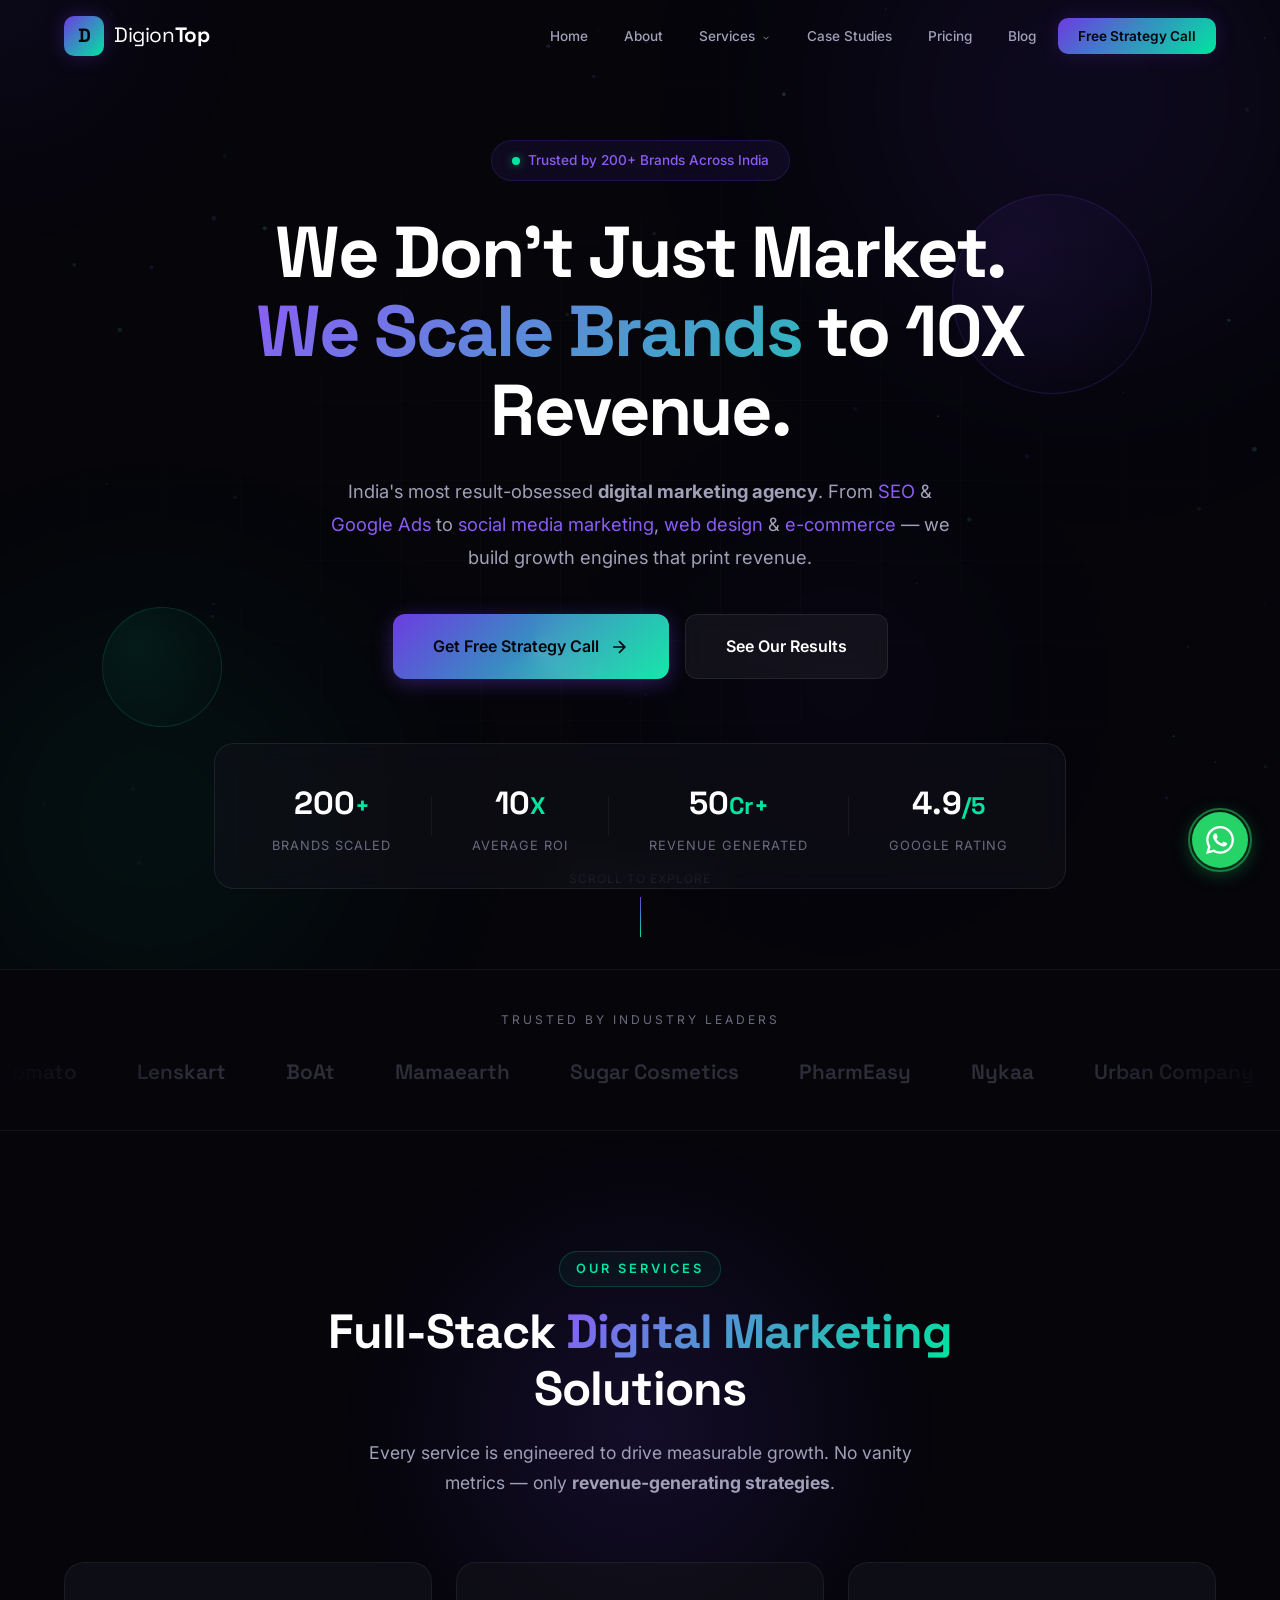
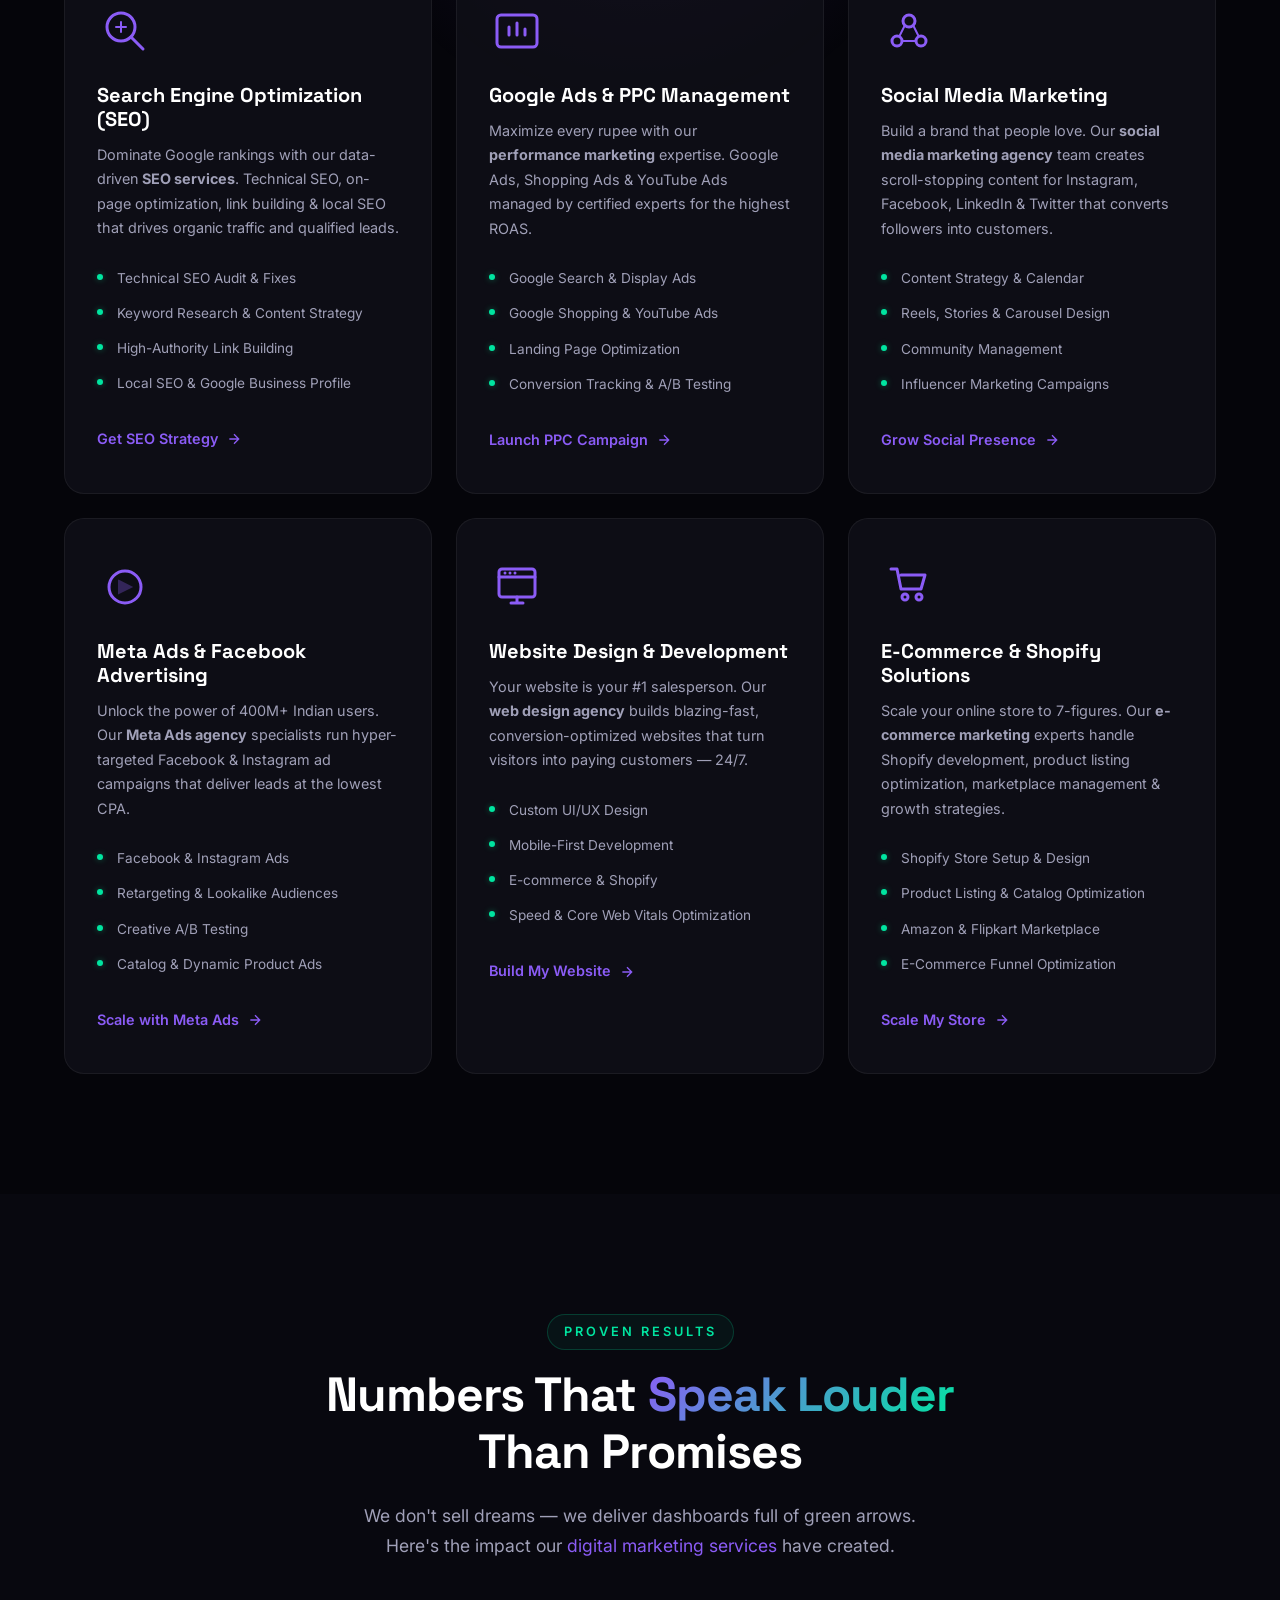
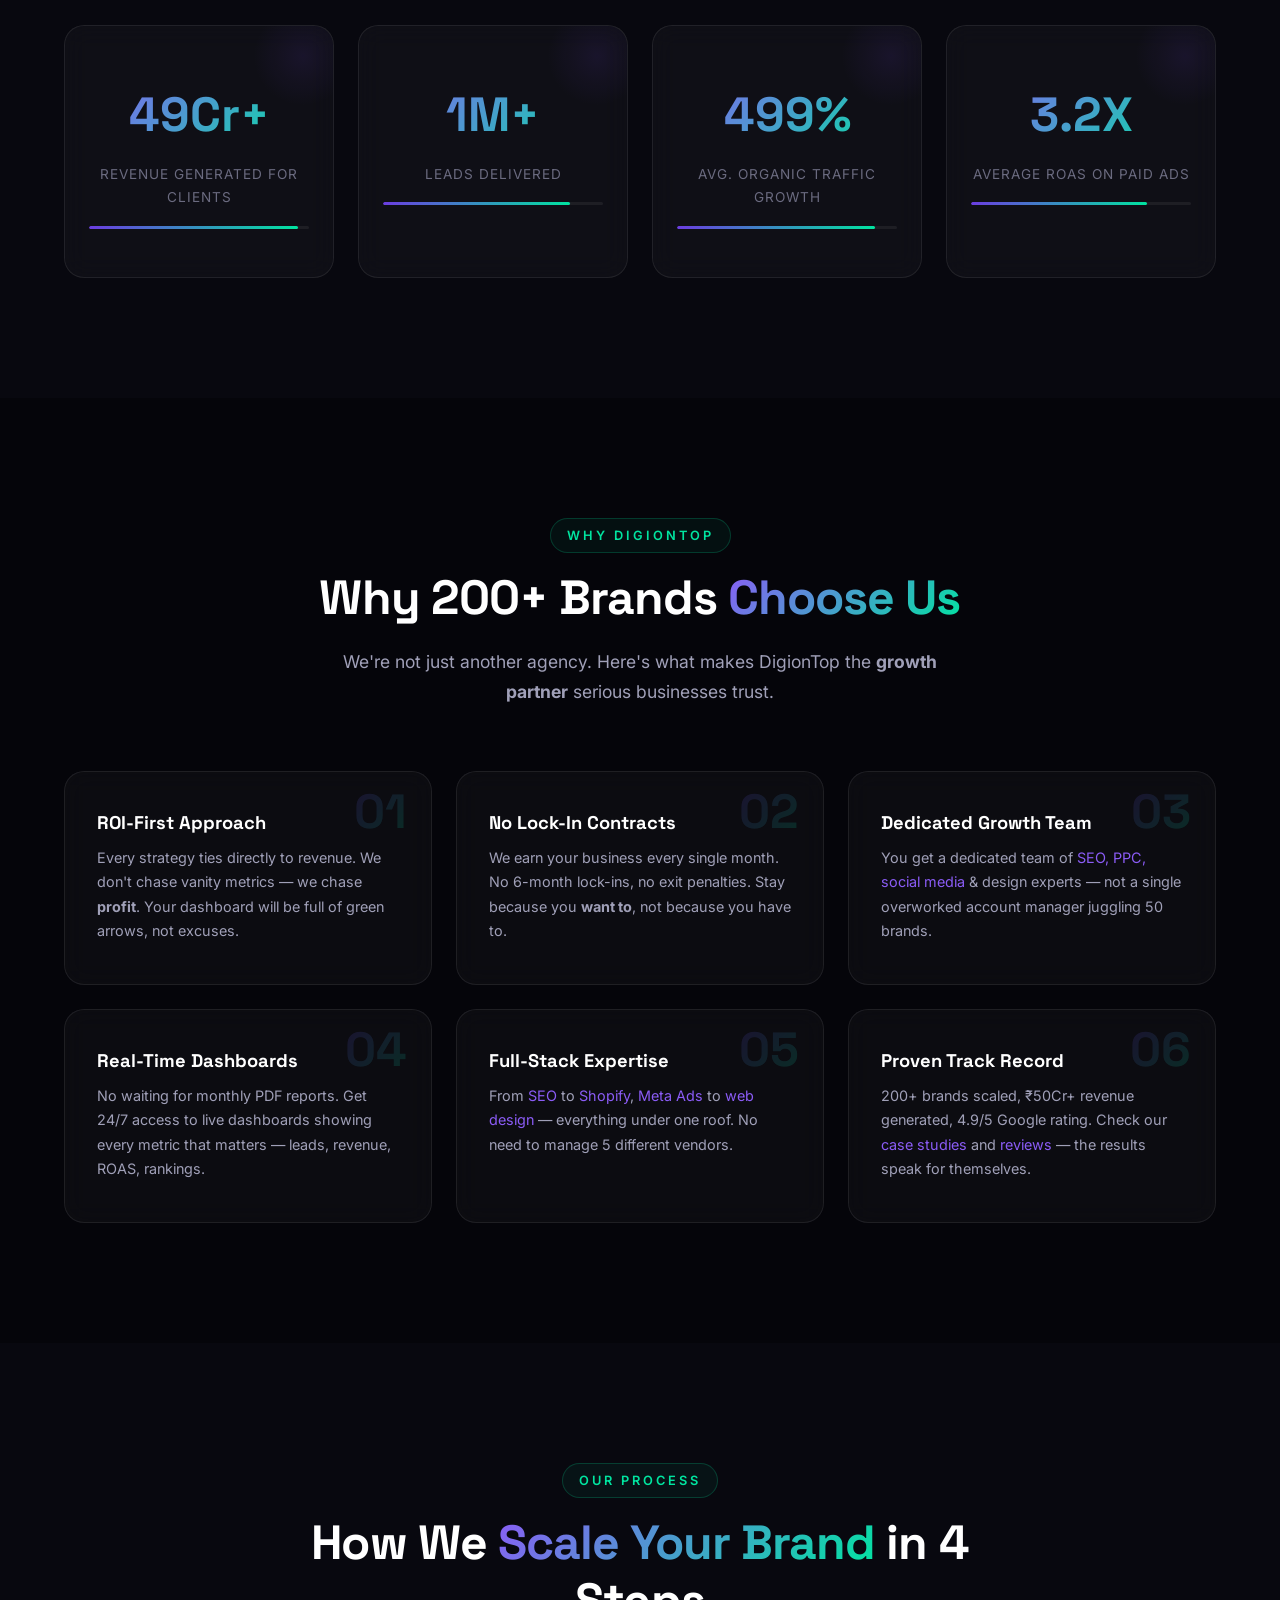
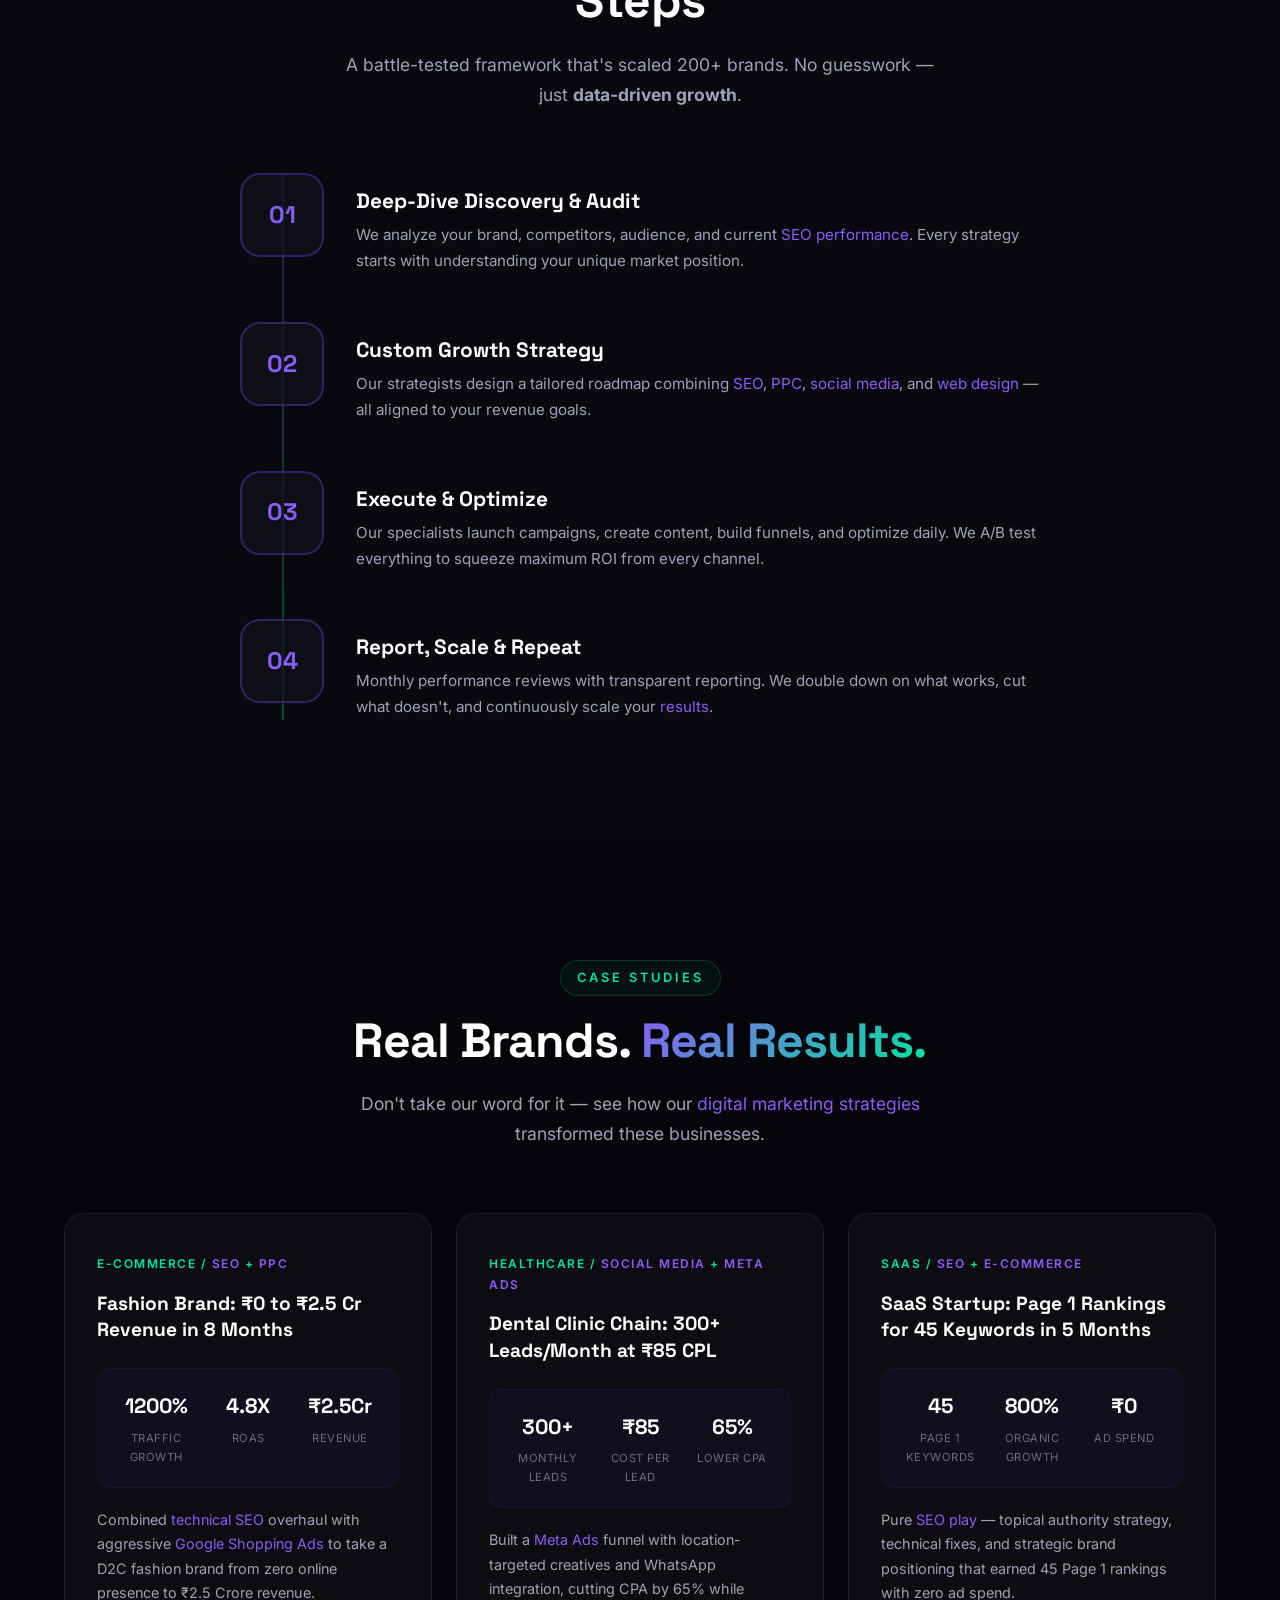
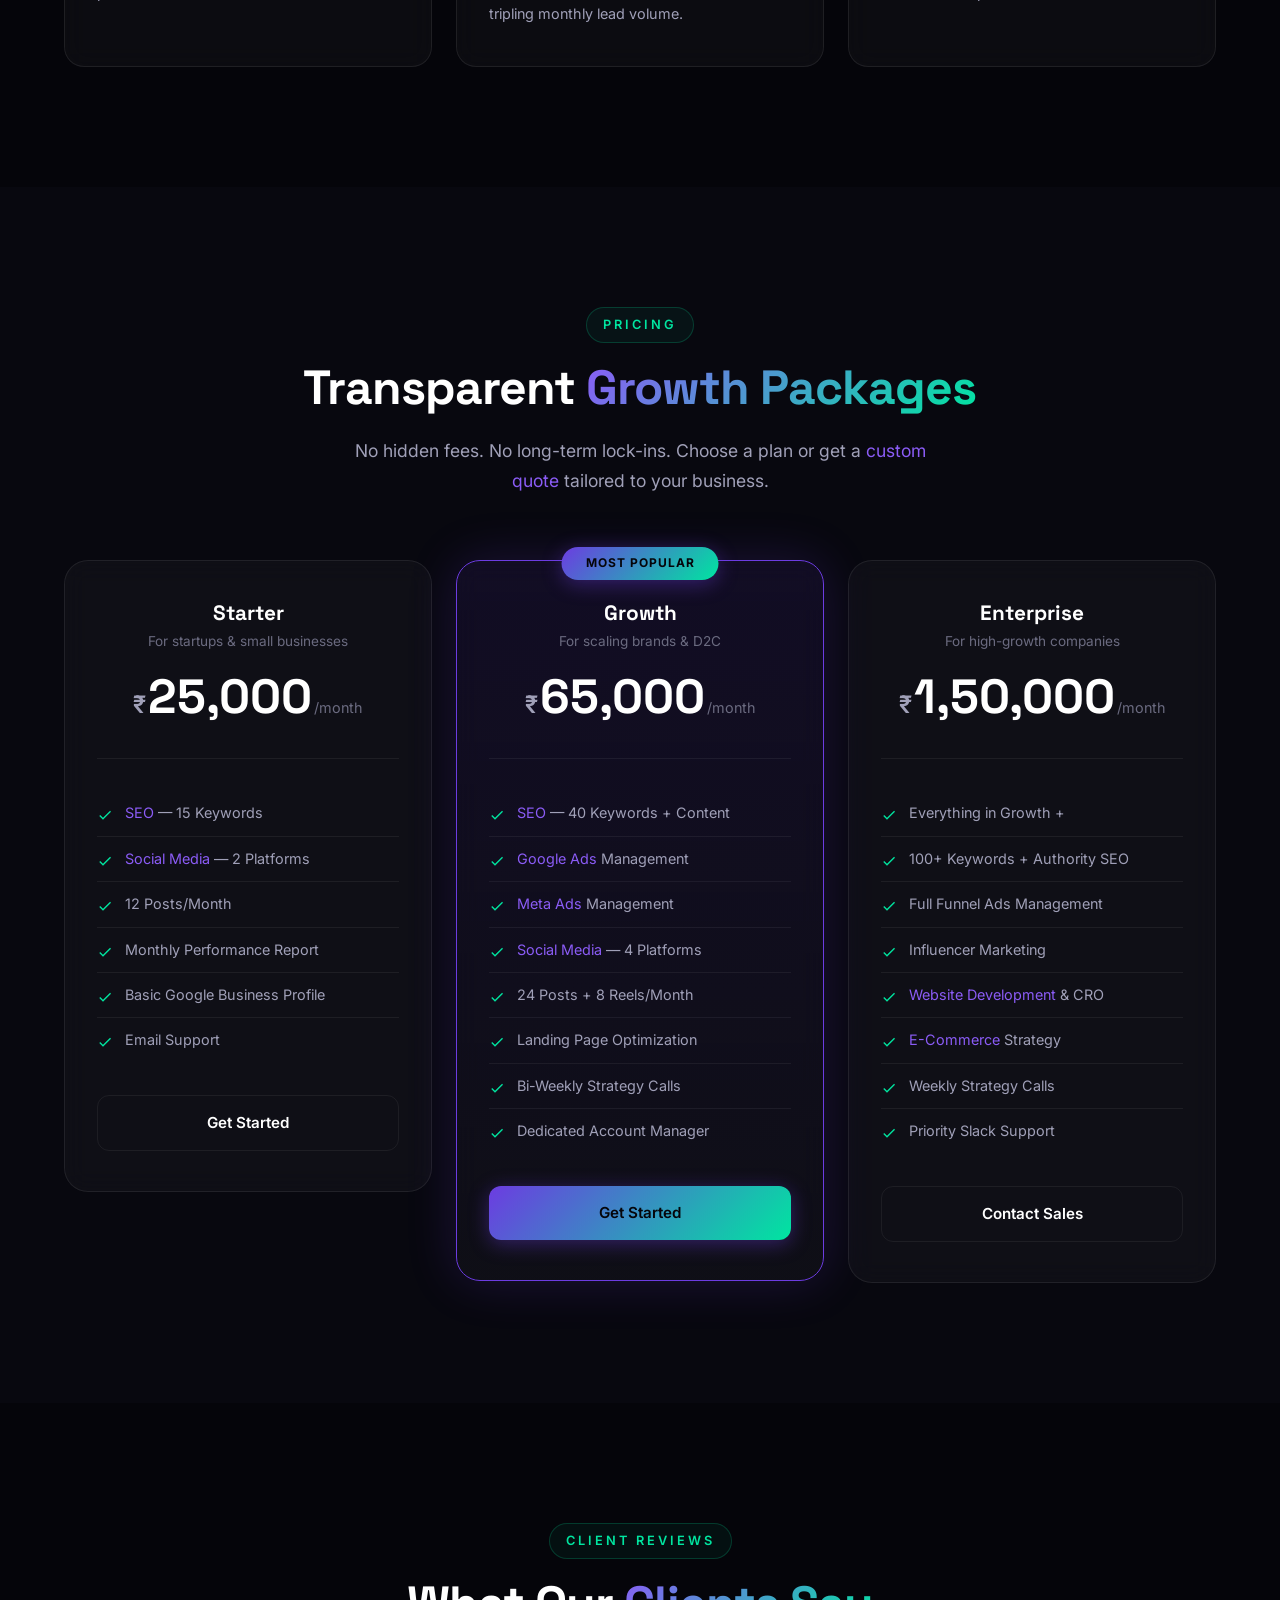
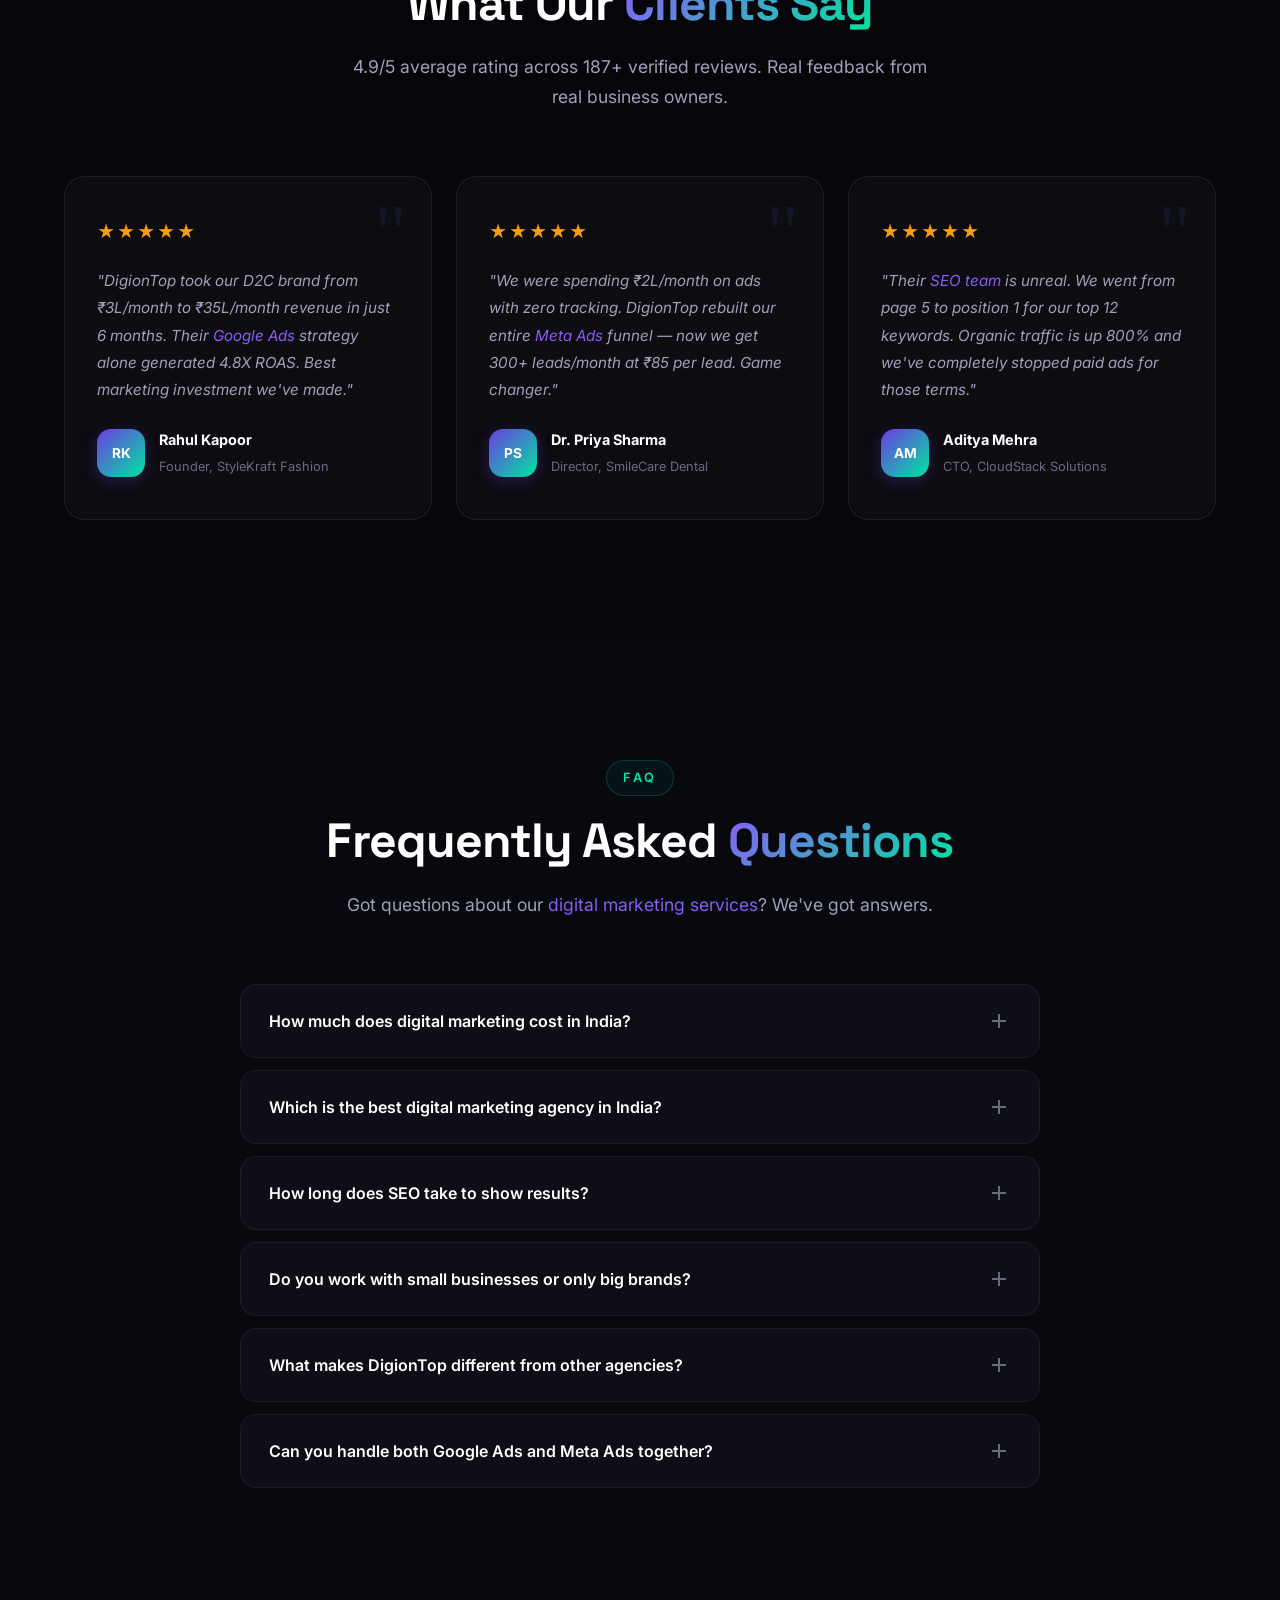
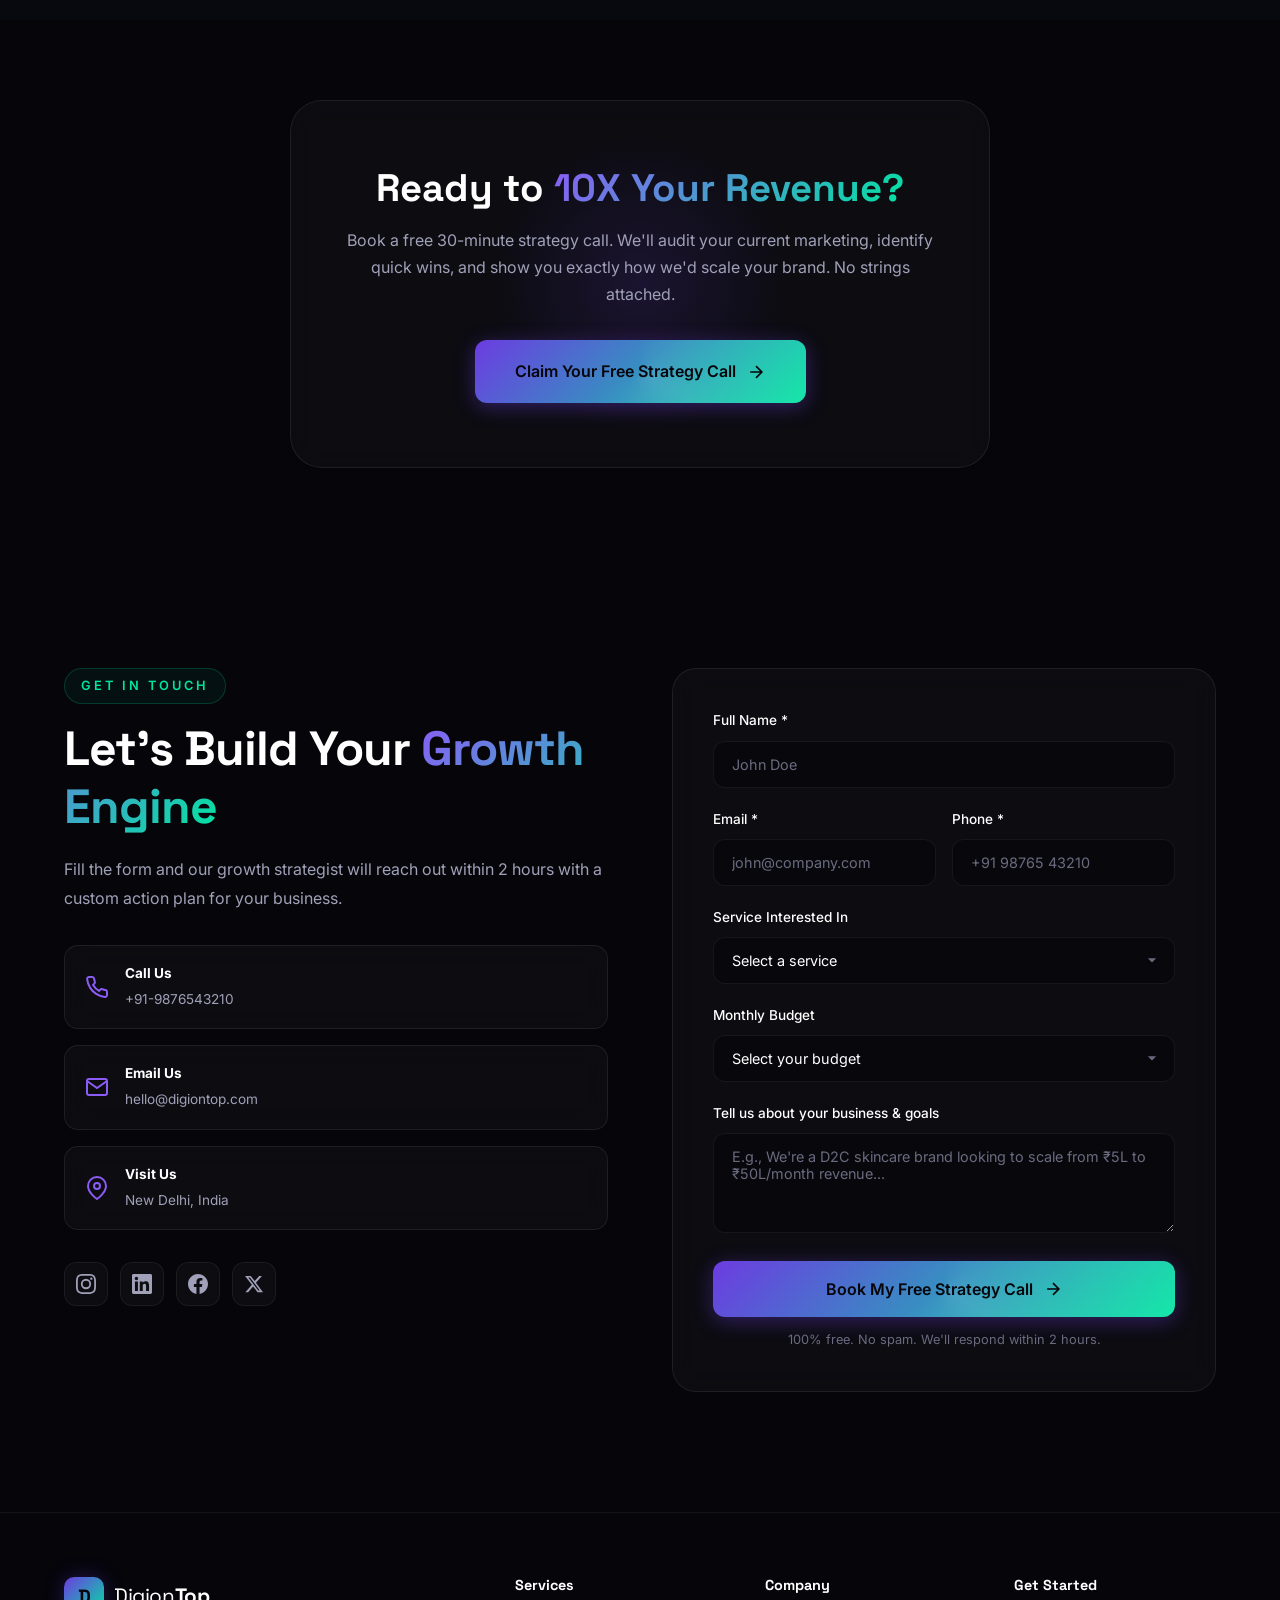
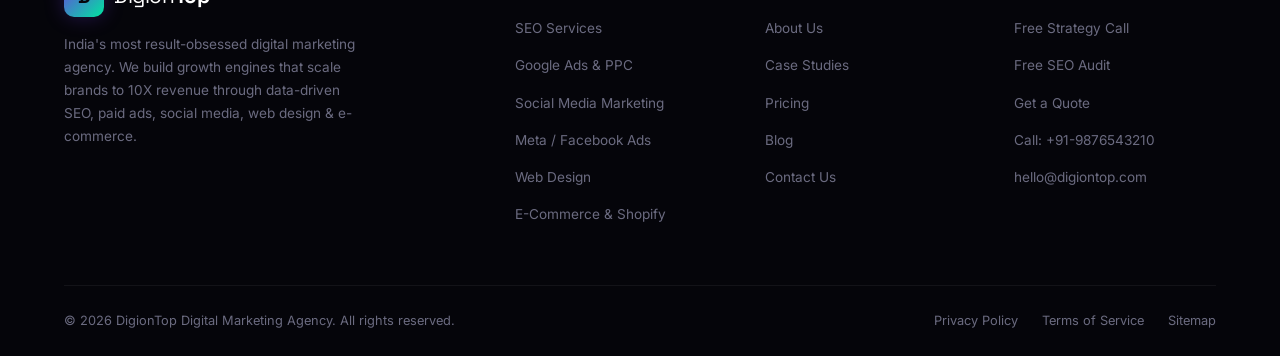
==== index.html @ 09a755da "Add multi-page website: 13 pages with full navigation & SEO - README.md: Full project documentation " ====
<!DOCTYPE html>
<html lang="en">
<head>
    <meta charset="UTF-8">
    <meta name="viewport" content="width=device-width, initial-scale=1.0">
    <meta name="description" content="DigionTop — India's top-rated digital marketing agency. We deliver 10X ROI with expert SEO, social media marketing, Google Ads, Meta Ads, web design & e-commerce solutions. Get a free strategy call today!">
    <meta name="keywords" content="digital marketing agency, best digital marketing company India, SEO services, social media marketing agency, Google Ads expert, Meta Ads agency, PPC management, brand strategy, web design agency, lead generation, online marketing, digital growth partner, ROI-driven marketing, performance marketing agency, content marketing, e-commerce marketing, Shopify expert, local SEO services, best SEO company">
    <meta name="author" content="DigionTop Agency">
    <meta name="robots" content="index, follow">
    <meta name="theme-color" content="#6C3CE1">

    <!-- Open Graph -->
    <meta property="og:title" content="DigionTop — India's #1 ROI-Driven Digital Marketing Agency">
    <meta property="og:description" content="10X your revenue with data-driven SEO, PPC, Social Media & Web Design. 200+ brands scaled. Book your free strategy session.">
    <meta property="og:type" content="website">
    <meta property="og:url" content="https://www.digiontop.com">
    <meta property="og:image" content="https://www.digiontop.com/images/og-banner.jpg">

    <!-- Twitter Card -->
    <meta name="twitter:card" content="summary_large_image">
    <meta name="twitter:title" content="DigionTop — India's #1 ROI-Driven Digital Marketing Agency">
    <meta name="twitter:description" content="10X your revenue with data-driven digital marketing. Free strategy call available.">

    <title>DigionTop — India's #1 Digital Marketing Agency | SEO, Web Design & E-Commerce</title>

    <link rel="canonical" href="https://www.digiontop.com/">

    <!-- Fonts -->
    <link rel="preconnect" href="https://fonts.googleapis.com">
    <link rel="preconnect" href="https://fonts.gstatic.com" crossorigin>
    <link href="https://fonts.googleapis.com/css2?family=Inter:wght@300;400;500;600;700;800;900&family=Space+Grotesk:wght@400;500;600;700&display=swap" rel="stylesheet">

    <link rel="stylesheet" href="css/style.css">

    <!-- Schema — LocalBusiness -->
    <script type="application/ld+json">
    {
        "@context": "https://schema.org",
        "@type": "ProfessionalService",
        "name": "DigionTop Digital Marketing Agency",
        "description": "India's top-rated digital marketing agency specializing in SEO, PPC, social media marketing, web design, e-commerce, and brand strategy.",
        "url": "https://www.digiontop.com",
        "telephone": "+91-9876543210",
        "email": "hello@digiontop.com",
        "address": {
            "@type": "PostalAddress",
            "addressLocality": "New Delhi",
            "addressRegion": "Delhi",
            "addressCountry": "IN"
        },
        "priceRange": "$$",
        "openingHours": "Mo-Sa 09:00-19:00",
        "sameAs": [
            "https://www.instagram.com/digiontop",
            "https://www.linkedin.com/company/digiontop",
            "https://www.facebook.com/digiontop"
        ],
        "aggregateRating": {
            "@type": "AggregateRating",
            "ratingValue": "4.9",
            "reviewCount": "187"
        }
    }
    </script>

    <!-- Schema — FAQ -->
    <script type="application/ld+json">
    {
        "@context": "https://schema.org",
        "@type": "FAQPage",
        "mainEntity": [
            {
                "@type": "Question",
                "name": "How much does digital marketing cost in India?",
                "acceptedAnswer": {
                    "@type": "Answer",
                    "text": "Digital marketing packages in India typically range from ₹15,000 to ₹2,00,000+ per month depending on the services, channels, and business goals. At DigionTop, we offer customized ROI-driven packages starting at ₹25,000/month."
                }
            },
            {
                "@type": "Question",
                "name": "Which is the best digital marketing agency in India?",
                "acceptedAnswer": {
                    "@type": "Answer",
                    "text": "DigionTop is rated among India's top digital marketing agencies with 200+ brands scaled, 4.9/5 Google rating, and proven 10X ROI track record across SEO, PPC, and social media marketing."
                }
            },
            {
                "@type": "Question",
                "name": "How long does SEO take to show results?",
                "acceptedAnswer": {
                    "@type": "Answer",
                    "text": "SEO typically takes 3-6 months to show significant results. At DigionTop, our data-driven SEO strategies often deliver ranking improvements within the first 60 days, with substantial traffic growth by month 4."
                }
            }
        ]
    }
    </script>
</head>
<body>

    <!-- Cursor Glow -->
    <div class="cursor-glow" id="cursorGlow"></div>

    <!-- Particle Canvas -->
    <canvas class="particle-canvas" id="particleCanvas"></canvas>

    <!-- ========== PRELOADER ========== -->
    <div class="preloader" id="preloader">
        <div class="preloader-inner">
            <div class="preloader-logo">
                <span class="preloader-icon">D</span>
                <span class="preloader-text">Digion<strong>Top</strong></span>
            </div>
            <div class="preloader-bar">
                <div class="preloader-progress"></div>
            </div>
        </div>
    </div>

    <!-- ========== NAVIGATION ========== -->
    <nav class="navbar" id="navbar" role="navigation" aria-label="Main Navigation">
        <div class="container nav-container">
            <a href="#hero" class="logo" aria-label="DigionTop Home">
                <span class="logo-icon">D</span>
                <span class="logo-text">Digion<strong>Top</strong></span>
            </a>
            <ul class="nav-links" id="navLinks">
                <li><a href="index.html" class="nav-link active">Home</a></li>
                <li><a href="about.html" class="nav-link">About</a></li>
                <li class="nav-dropdown">
                    <a href="services.html" class="nav-link">Services <svg width="10" height="10" viewBox="0 0 24 24" fill="none" stroke="currentColor" stroke-width="2"><path d="M6 9l6 6 6-6"/></svg></a>
                    <div class="dropdown-menu">
                        <a href="seo.html">SEO Services</a>
                        <a href="ppc.html">Google Ads & PPC</a>
                        <a href="social-media.html">Social Media Marketing</a>
                        <a href="meta-ads.html">Meta / Facebook Ads</a>
                        <a href="web-design.html">Web Design & Development</a>
                        <a href="ecommerce.html">E-Commerce & Shopify</a>
                    </div>
                </li>
                <li><a href="case-studies.html" class="nav-link">Case Studies</a></li>
                <li><a href="pricing.html" class="nav-link">Pricing</a></li>
                <li><a href="blog.html" class="nav-link">Blog</a></li>
                <li><a href="contact.html" class="nav-link cta-link">Free Strategy Call</a></li>
            </ul>
            <button type="button" class="hamburger" id="hamburger" aria-label="Toggle navigation menu" aria-expanded="false">
                <span></span><span></span><span></span>
            </button>
        </div>
    </nav>

    <!-- ========== HERO SECTION ========== -->
    <header class="hero" id="hero">
        <div class="hero-bg-shapes">
            <div class="shape shape-1"></div>
            <div class="shape shape-2"></div>
            <div class="shape shape-3"></div>
            <div class="hero-orb hero-orb-1"></div>
            <div class="hero-orb hero-orb-2"></div>
            <div class="grid-overlay"></div>
        </div>
        <div class="container hero-content">
            <div class="hero-badge" data-animate="fade-up">
                <span class="badge-dot"></span>
                Trusted by 200+ Brands Across India
            </div>
            <h1 class="hero-title" data-animate="fade-up" data-delay="100">
                We Don't Just Market.<br>
                <span class="gradient-text">We Scale Brands</span> to 10X Revenue.
            </h1>
            <p class="hero-subtitle" data-animate="fade-up" data-delay="200">
                India's most result-obsessed <strong>digital marketing agency</strong>. From <a href="#seo-services">SEO</a> & <a href="#ppc-services">Google Ads</a> to <a href="#social-media-services">social media marketing</a>, <a href="#web-design-services">web design</a> & <a href="#ecommerce-services">e-commerce</a> — we build growth engines that print revenue.
            </p>
            <div class="hero-cta-group" data-animate="fade-up" data-delay="300">
                <a href="#contact" class="btn btn-primary btn-lg btn-glow">
                    <span>Get Free Strategy Call</span>
                    <svg width="20" height="20" viewBox="0 0 24 24" fill="none" stroke="currentColor" stroke-width="2"><path d="M5 12h14M12 5l7 7-7 7"/></svg>
                </a>
                <a href="#case-studies" class="btn btn-glass btn-lg">
                    <span>See Our Results</span>
                </a>
            </div>
            <div class="hero-stats" data-animate="fade-up" data-delay="400">
                <div class="stat-item">
                    <span class="stat-number" data-count="200">0</span><span class="stat-suffix">+</span>
                    <span class="stat-label">Brands Scaled</span>
                </div>
                <div class="stat-divider"></div>
                <div class="stat-item">
                    <span class="stat-number" data-count="10">0</span><span class="stat-suffix">X</span>
                    <span class="stat-label">Average ROI</span>
                </div>
                <div class="stat-divider"></div>
                <div class="stat-item">
                    <span class="stat-number" data-count="50">0</span><span class="stat-suffix">Cr+</span>
                    <span class="stat-label">Revenue Generated</span>
                </div>
                <div class="stat-divider"></div>
                <div class="stat-item">
                    <span class="stat-number" data-count="4.9">0</span><span class="stat-suffix">/5</span>
                    <span class="stat-label">Google Rating</span>
                </div>
            </div>
        </div>
        <div class="hero-scroll-indicator">
            <span>Scroll to explore</span>
            <div class="scroll-line"></div>
        </div>
    </header>

    <!-- ========== BRAND TICKER ========== -->
    <section class="brand-ticker" aria-label="Trusted by leading brands">
        <div class="ticker-label">Trusted by industry leaders</div>
        <div class="ticker-track">
            <div class="ticker-content">
                <span class="ticker-item">Zomato</span>
                <span class="ticker-item">Lenskart</span>
                <span class="ticker-item">BoAt</span>
                <span class="ticker-item">Mamaearth</span>
                <span class="ticker-item">Sugar Cosmetics</span>
                <span class="ticker-item">PharmEasy</span>
                <span class="ticker-item">Nykaa</span>
                <span class="ticker-item">Urban Company</span>
                <span class="ticker-item">Zomato</span>
                <span class="ticker-item">Lenskart</span>
                <span class="ticker-item">BoAt</span>
                <span class="ticker-item">Mamaearth</span>
                <span class="ticker-item">Sugar Cosmetics</span>
                <span class="ticker-item">PharmEasy</span>
                <span class="ticker-item">Nykaa</span>
                <span class="ticker-item">Urban Company</span>
            </div>
        </div>
    </section>

    <!-- ========== SERVICES SECTION ========== -->
    <section class="services" id="services">
        <div class="container">
            <div class="section-header" data-animate="fade-up">
                <span class="section-tag">Our Services</span>
                <h2 class="section-title">Full-Stack <span class="gradient-text">Digital Marketing</span> Solutions</h2>
                <p class="section-subtitle">Every service is engineered to drive measurable growth. No vanity metrics — only <strong>revenue-generating strategies</strong>.</p>
            </div>
            <div class="services-grid">
                <!-- SEO -->
                <article class="service-card" data-animate="fade-up" data-delay="0" id="seo-services">
                    <div class="service-card-glow"></div>
                    <div class="service-icon-wrap">
                        <div class="service-icon">
                            <svg viewBox="0 0 48 48" fill="none"><circle cx="20" cy="20" r="14" stroke="currentColor" stroke-width="3"/><path d="M30 30L42 42" stroke="currentColor" stroke-width="3" stroke-linecap="round"/><path d="M15 20h10M20 15v10" stroke="currentColor" stroke-width="2" stroke-linecap="round"/></svg>
                        </div>
                    </div>
                    <h3 class="service-title"><a href="#contact">Search Engine Optimization (SEO)</a></h3>
                    <p class="service-desc">Dominate Google rankings with our data-driven <strong>SEO services</strong>. Technical SEO, on-page optimization, link building & local SEO that drives organic traffic and qualified leads.</p>
                    <ul class="service-features">
                        <li>Technical SEO Audit & Fixes</li>
                        <li>Keyword Research & Content Strategy</li>
                        <li>High-Authority Link Building</li>
                        <li>Local SEO & Google Business Profile</li>
                    </ul>
                    <a href="#contact" class="service-cta">Get SEO Strategy <svg width="16" height="16" viewBox="0 0 24 24" fill="none" stroke="currentColor" stroke-width="2"><path d="M5 12h14M12 5l7 7-7 7"/></svg></a>
                </article>

                <!-- PPC -->
                <article class="service-card" data-animate="fade-up" data-delay="100" id="ppc-services">
                    <div class="service-card-glow"></div>
                    <div class="service-icon-wrap">
                        <div class="service-icon">
                            <svg viewBox="0 0 48 48" fill="none"><rect x="4" y="8" width="40" height="32" rx="4" stroke="currentColor" stroke-width="3"/><path d="M16 28V20M24 28V16M32 28V22" stroke="currentColor" stroke-width="3" stroke-linecap="round"/></svg>
                        </div>
                    </div>
                    <h3 class="service-title"><a href="#contact">Google Ads & PPC Management</a></h3>
                    <p class="service-desc">Maximize every rupee with our <strong>performance marketing</strong> expertise. Google Ads, Shopping Ads & YouTube Ads managed by certified experts for the highest ROAS.</p>
                    <ul class="service-features">
                        <li>Google Search & Display Ads</li>
                        <li>Google Shopping & YouTube Ads</li>
                        <li>Landing Page Optimization</li>
                        <li>Conversion Tracking & A/B Testing</li>
                    </ul>
                    <a href="#contact" class="service-cta">Launch PPC Campaign <svg width="16" height="16" viewBox="0 0 24 24" fill="none" stroke="currentColor" stroke-width="2"><path d="M5 12h14M12 5l7 7-7 7"/></svg></a>
                </article>

                <!-- Social Media -->
                <article class="service-card" data-animate="fade-up" data-delay="200" id="social-media-services">
                    <div class="service-card-glow"></div>
                    <div class="service-icon-wrap">
                        <div class="service-icon">
                            <svg viewBox="0 0 48 48" fill="none"><circle cx="24" cy="14" r="6" stroke="currentColor" stroke-width="3"/><circle cx="12" cy="34" r="5" stroke="currentColor" stroke-width="3"/><circle cx="36" cy="34" r="5" stroke="currentColor" stroke-width="3"/><path d="M20 18L14 30M28 18L34 30M16 34h16" stroke="currentColor" stroke-width="2"/></svg>
                        </div>
                    </div>
                    <h3 class="service-title"><a href="#contact">Social Media Marketing</a></h3>
                    <p class="service-desc">Build a brand that people love. Our <strong>social media marketing agency</strong> team creates scroll-stopping content for Instagram, Facebook, LinkedIn & Twitter that converts followers into customers.</p>
                    <ul class="service-features">
                        <li>Content Strategy & Calendar</li>
                        <li>Reels, Stories & Carousel Design</li>
                        <li>Community Management</li>
                        <li>Influencer Marketing Campaigns</li>
                    </ul>
                    <a href="#contact" class="service-cta">Grow Social Presence <svg width="16" height="16" viewBox="0 0 24 24" fill="none" stroke="currentColor" stroke-width="2"><path d="M5 12h14M12 5l7 7-7 7"/></svg></a>
                </article>

                <!-- Meta Ads -->
                <article class="service-card" data-animate="fade-up" data-delay="300" id="meta-ads-services">
                    <div class="service-card-glow"></div>
                    <div class="service-icon-wrap">
                        <div class="service-icon">
                            <svg viewBox="0 0 48 48" fill="none"><path d="M8 24c0-8.837 7.163-16 16-16s16 7.163 16 16-7.163 16-16 16S8 32.837 8 24z" stroke="currentColor" stroke-width="3"/><path d="M18 18l12 6-12 6V18z" fill="currentColor" opacity="0.3" stroke="currentColor" stroke-width="2"/></svg>
                        </div>
                    </div>
                    <h3 class="service-title"><a href="#contact">Meta Ads & Facebook Advertising</a></h3>
                    <p class="service-desc">Unlock the power of 400M+ Indian users. Our <strong>Meta Ads agency</strong> specialists run hyper-targeted Facebook & Instagram ad campaigns that deliver leads at the lowest CPA.</p>
                    <ul class="service-features">
                        <li>Facebook & Instagram Ads</li>
                        <li>Retargeting & Lookalike Audiences</li>
                        <li>Creative A/B Testing</li>
                        <li>Catalog & Dynamic Product Ads</li>
                    </ul>
                    <a href="#contact" class="service-cta">Scale with Meta Ads <svg width="16" height="16" viewBox="0 0 24 24" fill="none" stroke="currentColor" stroke-width="2"><path d="M5 12h14M12 5l7 7-7 7"/></svg></a>
                </article>

                <!-- Web Design -->
                <article class="service-card" data-animate="fade-up" data-delay="400" id="web-design-services">
                    <div class="service-card-glow"></div>
                    <div class="service-icon-wrap">
                        <div class="service-icon">
                            <svg viewBox="0 0 48 48" fill="none"><rect x="6" y="6" width="36" height="28" rx="3" stroke="currentColor" stroke-width="3"/><path d="M6 14h36M18 40h12M24 34v6" stroke="currentColor" stroke-width="3" stroke-linecap="round"/><circle cx="12" cy="10" r="1.5" fill="currentColor"/><circle cx="17" cy="10" r="1.5" fill="currentColor"/><circle cx="22" cy="10" r="1.5" fill="currentColor"/></svg>
                        </div>
                    </div>
                    <h3 class="service-title"><a href="#contact">Website Design & Development</a></h3>
                    <p class="service-desc">Your website is your #1 salesperson. Our <strong>web design agency</strong> builds blazing-fast, conversion-optimized websites that turn visitors into paying customers — 24/7.</p>
                    <ul class="service-features">
                        <li>Custom UI/UX Design</li>
                        <li>Mobile-First Development</li>
                        <li>E-commerce & Shopify</li>
                        <li>Speed & Core Web Vitals Optimization</li>
                    </ul>
                    <a href="#contact" class="service-cta">Build My Website <svg width="16" height="16" viewBox="0 0 24 24" fill="none" stroke="currentColor" stroke-width="2"><path d="M5 12h14M12 5l7 7-7 7"/></svg></a>
                </article>

                <!-- E-Commerce -->
                <article class="service-card" data-animate="fade-up" data-delay="500" id="ecommerce-services">
                    <div class="service-card-glow"></div>
                    <div class="service-icon-wrap">
                        <div class="service-icon">
                            <svg viewBox="0 0 48 48" fill="none"><path d="M6 6h6l4 20h20l4-14H16" stroke="currentColor" stroke-width="3" stroke-linecap="round" stroke-linejoin="round"/><circle cx="20" cy="34" r="3" stroke="currentColor" stroke-width="3"/><circle cx="34" cy="34" r="3" stroke="currentColor" stroke-width="3"/></svg>
                        </div>
                    </div>
                    <h3 class="service-title"><a href="#contact">E-Commerce & Shopify Solutions</a></h3>
                    <p class="service-desc">Scale your online store to 7-figures. Our <strong>e-commerce marketing</strong> experts handle Shopify development, product listing optimization, marketplace management & growth strategies.</p>
                    <ul class="service-features">
                        <li>Shopify Store Setup & Design</li>
                        <li>Product Listing & Catalog Optimization</li>
                        <li>Amazon & Flipkart Marketplace</li>
                        <li>E-Commerce Funnel Optimization</li>
                    </ul>
                    <a href="#contact" class="service-cta">Scale My Store <svg width="16" height="16" viewBox="0 0 24 24" fill="none" stroke="currentColor" stroke-width="2"><path d="M5 12h14M12 5l7 7-7 7"/></svg></a>
                </article>
            </div>
        </div>
    </section>

    <!-- ========== RESULTS / NUMBERS ========== -->
    <section class="results" id="results">
        <div class="container">
            <div class="section-header" data-animate="fade-up">
                <span class="section-tag">Proven Results</span>
                <h2 class="section-title">Numbers That <span class="gradient-text">Speak Louder</span> Than Promises</h2>
                <p class="section-subtitle">We don't sell dreams — we deliver dashboards full of green arrows. Here's the impact our <a href="#services">digital marketing services</a> have created.</p>
            </div>
            <div class="results-grid">
                <div class="result-card glass-card" data-animate="fade-up">
                    <div class="result-icon-bg"></div>
                    <div class="result-number"><span data-count="50">0</span>Cr+</div>
                    <div class="result-label">Revenue Generated for Clients</div>
                    <div class="result-bar"><div class="result-bar-fill" style="width:95%"></div></div>
                </div>
                <div class="result-card glass-card" data-animate="fade-up" data-delay="100">
                    <div class="result-icon-bg"></div>
                    <div class="result-number"><span data-count="2">0</span>M+</div>
                    <div class="result-label">Leads Delivered</div>
                    <div class="result-bar"><div class="result-bar-fill" style="width:85%"></div></div>
                </div>
                <div class="result-card glass-card" data-animate="fade-up" data-delay="200">
                    <div class="result-icon-bg"></div>
                    <div class="result-number"><span data-count="500">0</span>%</div>
                    <div class="result-label">Avg. Organic Traffic Growth</div>
                    <div class="result-bar"><div class="result-bar-fill" style="width:90%"></div></div>
                </div>
                <div class="result-card glass-card" data-animate="fade-up" data-delay="300">
                    <div class="result-icon-bg"></div>
                    <div class="result-number"><span data-count="3.2">0</span>X</div>
                    <div class="result-label">Average ROAS on Paid Ads</div>
                    <div class="result-bar"><div class="result-bar-fill" style="width:80%"></div></div>
                </div>
            </div>
        </div>
    </section>

    <!-- ========== WHY CHOOSE US ========== -->
    <section class="why-us" id="why-us">
        <div class="container">
            <div class="section-header" data-animate="fade-up">
                <span class="section-tag">Why DigionTop</span>
                <h2 class="section-title">Why 200+ Brands <span class="gradient-text">Choose Us</span></h2>
                <p class="section-subtitle">We're not just another agency. Here's what makes DigionTop the <strong>growth partner</strong> serious businesses trust.</p>
            </div>
            <div class="why-grid">
                <div class="why-card glass-card" data-animate="fade-up">
                    <div class="why-number">01</div>
                    <h3>ROI-First Approach</h3>
                    <p>Every strategy ties directly to revenue. We don't chase vanity metrics — we chase <strong>profit</strong>. Your dashboard will be full of green arrows, not excuses.</p>
                </div>
                <div class="why-card glass-card" data-animate="fade-up" data-delay="100">
                    <div class="why-number">02</div>
                    <h3>No Lock-In Contracts</h3>
                    <p>We earn your business every single month. No 6-month lock-ins, no exit penalties. Stay because you <strong>want to</strong>, not because you have to.</p>
                </div>
                <div class="why-card glass-card" data-animate="fade-up" data-delay="200">
                    <div class="why-number">03</div>
                    <h3>Dedicated Growth Team</h3>
                    <p>You get a dedicated team of <a href="#services">SEO, PPC, social media</a> & design experts — not a single overworked account manager juggling 50 brands.</p>
                </div>
                <div class="why-card glass-card" data-animate="fade-up" data-delay="300">
                    <div class="why-number">04</div>
                    <h3>Real-Time Dashboards</h3>
                    <p>No waiting for monthly PDF reports. Get 24/7 access to live dashboards showing every metric that matters — leads, revenue, ROAS, rankings.</p>
                </div>
                <div class="why-card glass-card" data-animate="fade-up" data-delay="400">
                    <div class="why-number">05</div>
                    <h3>Full-Stack Expertise</h3>
                    <p>From <a href="#seo-services">SEO</a> to <a href="#ecommerce-services">Shopify</a>, <a href="#meta-ads-services">Meta Ads</a> to <a href="#web-design-services">web design</a> — everything under one roof. No need to manage 5 different vendors.</p>
                </div>
                <div class="why-card glass-card" data-animate="fade-up" data-delay="500">
                    <div class="why-number">06</div>
                    <h3>Proven Track Record</h3>
                    <p>200+ brands scaled, ₹50Cr+ revenue generated, 4.9/5 Google rating. Check our <a href="#case-studies">case studies</a> and <a href="#testimonials">reviews</a> — the results speak for themselves.</p>
                </div>
            </div>
        </div>
    </section>

    <!-- ========== PROCESS SECTION ========== -->
    <section class="process" id="process">
        <div class="container">
            <div class="section-header" data-animate="fade-up">
                <span class="section-tag">Our Process</span>
                <h2 class="section-title">How We <span class="gradient-text">Scale Your Brand</span> in 4 Steps</h2>
                <p class="section-subtitle">A battle-tested framework that's scaled 200+ brands. No guesswork — just <strong>data-driven growth</strong>.</p>
            </div>
            <div class="process-timeline">
                <div class="process-step" data-animate="fade-up">
                    <div class="step-number">01</div>
                    <div class="step-content">
                        <h3>Deep-Dive Discovery & Audit</h3>
                        <p>We analyze your brand, competitors, audience, and current <a href="#seo-services">SEO performance</a>. Every strategy starts with understanding your unique market position.</p>
                    </div>
                </div>
                <div class="process-step" data-animate="fade-up" data-delay="100">
                    <div class="step-number">02</div>
                    <div class="step-content">
                        <h3>Custom Growth Strategy</h3>
                        <p>Our strategists design a tailored roadmap combining <a href="#seo-services">SEO</a>, <a href="#ppc-services">PPC</a>, <a href="#social-media-services">social media</a>, and <a href="#web-design-services">web design</a> — all aligned to your revenue goals.</p>
                    </div>
                </div>
                <div class="process-step" data-animate="fade-up" data-delay="200">
                    <div class="step-number">03</div>
                    <div class="step-content">
                        <h3>Execute & Optimize</h3>
                        <p>Our specialists launch campaigns, create content, build funnels, and optimize daily. We A/B test everything to squeeze maximum ROI from every channel.</p>
                    </div>
                </div>
                <div class="process-step" data-animate="fade-up" data-delay="300">
                    <div class="step-number">04</div>
                    <div class="step-content">
                        <h3>Report, Scale & Repeat</h3>
                        <p>Monthly performance reviews with transparent reporting. We double down on what works, cut what doesn't, and continuously scale your <a href="#results">results</a>.</p>
                    </div>
                </div>
            </div>
        </div>
    </section>

    <!-- ========== CASE STUDIES ========== -->
    <section class="case-studies" id="case-studies">
        <div class="container">
            <div class="section-header" data-animate="fade-up">
                <span class="section-tag">Case Studies</span>
                <h2 class="section-title">Real Brands. <span class="gradient-text">Real Results.</span></h2>
                <p class="section-subtitle">Don't take our word for it — see how our <a href="#services">digital marketing strategies</a> transformed these businesses.</p>
            </div>
            <div class="cases-grid">
                <article class="case-card glass-card" data-animate="fade-up">
                    <div class="case-tag">E-Commerce / <a href="#seo-services">SEO</a> + <a href="#ppc-services">PPC</a></div>
                    <h3 class="case-title">Fashion Brand: ₹0 to ₹2.5 Cr Revenue in 8 Months</h3>
                    <div class="case-metrics">
                        <div class="metric">
                            <span class="metric-value">1200%</span>
                            <span class="metric-label">Traffic Growth</span>
                        </div>
                        <div class="metric">
                            <span class="metric-value">4.8X</span>
                            <span class="metric-label">ROAS</span>
                        </div>
                        <div class="metric">
                            <span class="metric-value">₹2.5Cr</span>
                            <span class="metric-label">Revenue</span>
                        </div>
                    </div>
                    <p class="case-desc">Combined <a href="#seo-services">technical SEO</a> overhaul with aggressive <a href="#ppc-services">Google Shopping Ads</a> to take a D2C fashion brand from zero online presence to ₹2.5 Crore revenue.</p>
                </article>

                <article class="case-card glass-card" data-animate="fade-up" data-delay="100">
                    <div class="case-tag">Healthcare / <a href="#social-media-services">Social Media</a> + <a href="#meta-ads-services">Meta Ads</a></div>
                    <h3 class="case-title">Dental Clinic Chain: 300+ Leads/Month at ₹85 CPL</h3>
                    <div class="case-metrics">
                        <div class="metric">
                            <span class="metric-value">300+</span>
                            <span class="metric-label">Monthly Leads</span>
                        </div>
                        <div class="metric">
                            <span class="metric-value">₹85</span>
                            <span class="metric-label">Cost Per Lead</span>
                        </div>
                        <div class="metric">
                            <span class="metric-value">65%</span>
                            <span class="metric-label">Lower CPA</span>
                        </div>
                    </div>
                    <p class="case-desc">Built a <a href="#meta-ads-services">Meta Ads</a> funnel with location-targeted creatives and WhatsApp integration, cutting CPA by 65% while tripling monthly lead volume.</p>
                </article>

                <article class="case-card glass-card" data-animate="fade-up" data-delay="200">
                    <div class="case-tag">SaaS / <a href="#seo-services">SEO</a> + <a href="#ecommerce-services">E-Commerce</a></div>
                    <h3 class="case-title">SaaS Startup: Page 1 Rankings for 45 Keywords in 5 Months</h3>
                    <div class="case-metrics">
                        <div class="metric">
                            <span class="metric-value">45</span>
                            <span class="metric-label">Page 1 Keywords</span>
                        </div>
                        <div class="metric">
                            <span class="metric-value">800%</span>
                            <span class="metric-label">Organic Growth</span>
                        </div>
                        <div class="metric">
                            <span class="metric-value">₹0</span>
                            <span class="metric-label">Ad Spend</span>
                        </div>
                    </div>
                    <p class="case-desc">Pure <a href="#seo-services">SEO play</a> — topical authority strategy, technical fixes, and strategic brand positioning that earned 45 Page 1 rankings with zero ad spend.</p>
                </article>
            </div>
        </div>
    </section>

    <!-- ========== PRICING SECTION ========== -->
    <section class="pricing" id="pricing">
        <div class="container">
            <div class="section-header" data-animate="fade-up">
                <span class="section-tag">Pricing</span>
                <h2 class="section-title">Transparent <span class="gradient-text">Growth Packages</span></h2>
                <p class="section-subtitle">No hidden fees. No long-term lock-ins. Choose a plan or get a <a href="#contact">custom quote</a> tailored to your business.</p>
            </div>
            <div class="pricing-grid">
                <div class="pricing-card glass-card" data-animate="fade-up">
                    <div class="pricing-header">
                        <h3 class="plan-name">Starter</h3>
                        <p class="plan-tagline">For startups & small businesses</p>
                        <div class="plan-price">
                            <span class="currency">₹</span>
                            <span class="amount">25,000</span>
                            <span class="period">/month</span>
                        </div>
                    </div>
                    <ul class="plan-features">
                        <li><a href="#seo-services">SEO</a> — 15 Keywords</li>
                        <li><a href="#social-media-services">Social Media</a> — 2 Platforms</li>
                        <li>12 Posts/Month</li>
                        <li>Monthly Performance Report</li>
                        <li>Basic Google Business Profile</li>
                        <li>Email Support</li>
                    </ul>
                    <a href="#contact" class="btn btn-outline btn-block">Get Started</a>
                </div>

                <div class="pricing-card glass-card popular" data-animate="fade-up" data-delay="100">
                    <div class="popular-badge">Most Popular</div>
                    <div class="pricing-header">
                        <h3 class="plan-name">Growth</h3>
                        <p class="plan-tagline">For scaling brands & D2C</p>
                        <div class="plan-price">
                            <span class="currency">₹</span>
                            <span class="amount">65,000</span>
                            <span class="period">/month</span>
                        </div>
                    </div>
                    <ul class="plan-features">
                        <li><a href="#seo-services">SEO</a> — 40 Keywords + Content</li>
                        <li><a href="#ppc-services">Google Ads</a> Management</li>
                        <li><a href="#meta-ads-services">Meta Ads</a> Management</li>
                        <li><a href="#social-media-services">Social Media</a> — 4 Platforms</li>
                        <li>24 Posts + 8 Reels/Month</li>
                        <li>Landing Page Optimization</li>
                        <li>Bi-Weekly Strategy Calls</li>
                        <li>Dedicated Account Manager</li>
                    </ul>
                    <a href="#contact" class="btn btn-primary btn-block">Get Started</a>
                </div>

                <div class="pricing-card glass-card" data-animate="fade-up" data-delay="200">
                    <div class="pricing-header">
                        <h3 class="plan-name">Enterprise</h3>
                        <p class="plan-tagline">For high-growth companies</p>
                        <div class="plan-price">
                            <span class="currency">₹</span>
                            <span class="amount">1,50,000</span>
                            <span class="period">/month</span>
                        </div>
                    </div>
                    <ul class="plan-features">
                        <li>Everything in Growth +</li>
                        <li>100+ Keywords + Authority SEO</li>
                        <li>Full Funnel Ads Management</li>
                        <li>Influencer Marketing</li>
                        <li><a href="#web-design-services">Website Development</a> & CRO</li>
                        <li><a href="#ecommerce-services">E-Commerce</a> Strategy</li>
                        <li>Weekly Strategy Calls</li>
                        <li>Priority Slack Support</li>
                    </ul>
                    <a href="#contact" class="btn btn-outline btn-block">Contact Sales</a>
                </div>
            </div>
        </div>
    </section>

    <!-- ========== TESTIMONIALS ========== -->
    <section class="testimonials" id="testimonials">
        <div class="container">
            <div class="section-header" data-animate="fade-up">
                <span class="section-tag">Client Reviews</span>
                <h2 class="section-title">What Our <span class="gradient-text">Clients Say</span></h2>
                <p class="section-subtitle">4.9/5 average rating across 187+ verified reviews. Real feedback from real business owners.</p>
            </div>
            <div class="testimonials-grid">
                <div class="testimonial-card glass-card" data-animate="fade-up">
                    <div class="testimonial-quote-mark">"</div>
                    <div class="testimonial-stars">&#9733;&#9733;&#9733;&#9733;&#9733;</div>
                    <blockquote class="testimonial-text">"DigionTop took our D2C brand from ₹3L/month to ₹35L/month revenue in just 6 months. Their <a href="#ppc-services">Google Ads</a> strategy alone generated 4.8X ROAS. Best marketing investment we've made."</blockquote>
                    <div class="testimonial-author">
                        <div class="author-avatar">RK</div>
                        <div class="author-info">
                            <strong>Rahul Kapoor</strong>
                            <span>Founder, StyleKraft Fashion</span>
                        </div>
                    </div>
                </div>
                <div class="testimonial-card glass-card" data-animate="fade-up" data-delay="100">
                    <div class="testimonial-quote-mark">"</div>
                    <div class="testimonial-stars">&#9733;&#9733;&#9733;&#9733;&#9733;</div>
                    <blockquote class="testimonial-text">"We were spending ₹2L/month on ads with zero tracking. DigionTop rebuilt our entire <a href="#meta-ads-services">Meta Ads</a> funnel — now we get 300+ leads/month at ₹85 per lead. Game changer."</blockquote>
                    <div class="testimonial-author">
                        <div class="author-avatar">PS</div>
                        <div class="author-info">
                            <strong>Dr. Priya Sharma</strong>
                            <span>Director, SmileCare Dental</span>
                        </div>
                    </div>
                </div>
                <div class="testimonial-card glass-card" data-animate="fade-up" data-delay="200">
                    <div class="testimonial-quote-mark">"</div>
                    <div class="testimonial-stars">&#9733;&#9733;&#9733;&#9733;&#9733;</div>
                    <blockquote class="testimonial-text">"Their <a href="#seo-services">SEO team</a> is unreal. We went from page 5 to position 1 for our top 12 keywords. Organic traffic is up 800% and we've completely stopped paid ads for those terms."</blockquote>
                    <div class="testimonial-author">
                        <div class="author-avatar">AM</div>
                        <div class="author-info">
                            <strong>Aditya Mehra</strong>
                            <span>CTO, CloudStack Solutions</span>
                        </div>
                    </div>
                </div>
            </div>
        </div>
    </section>

    <!-- ========== FAQ SECTION ========== -->
    <section class="faq" id="faq">
        <div class="container">
            <div class="section-header" data-animate="fade-up">
                <span class="section-tag">FAQ</span>
                <h2 class="section-title">Frequently Asked <span class="gradient-text">Questions</span></h2>
                <p class="section-subtitle">Got questions about our <a href="#services">digital marketing services</a>? We've got answers.</p>
            </div>
            <div class="faq-list">
                <div class="faq-item" data-animate="fade-up">
                    <button type="button" class="faq-question" aria-expanded="false">
                        <span>How much does digital marketing cost in India?</span>
                        <svg class="faq-icon" width="24" height="24" viewBox="0 0 24 24" fill="none" stroke="currentColor" stroke-width="2"><path d="M12 5v14M5 12h14"/></svg>
                    </button>
                    <div class="faq-answer">
                        <p>Digital marketing packages in India typically range from ₹15,000 to ₹2,00,000+ per month depending on the services, channels, and business goals. At DigionTop, we offer customized ROI-driven <a href="#pricing">packages starting at ₹25,000/month</a>. Every rupee is tracked and optimized for maximum return.</p>
                    </div>
                </div>
                <div class="faq-item" data-animate="fade-up" data-delay="50">
                    <button type="button" class="faq-question" aria-expanded="false">
                        <span>Which is the best digital marketing agency in India?</span>
                        <svg class="faq-icon" width="24" height="24" viewBox="0 0 24 24" fill="none" stroke="currentColor" stroke-width="2"><path d="M12 5v14M5 12h14"/></svg>
                    </button>
                    <div class="faq-answer">
                        <p>DigionTop is rated among India's top <strong>digital marketing agencies</strong> with 200+ brands scaled, a 4.9/5 Google rating, and a proven 10X ROI track record. What sets us apart is our obsession with <a href="#results">measurable results</a> — not vanity metrics. Check our <a href="#case-studies">case studies</a> for proof.</p>
                    </div>
                </div>
                <div class="faq-item" data-animate="fade-up" data-delay="100">
                    <button type="button" class="faq-question" aria-expanded="false">
                        <span>How long does SEO take to show results?</span>
                        <svg class="faq-icon" width="24" height="24" viewBox="0 0 24 24" fill="none" stroke="currentColor" stroke-width="2"><path d="M12 5v14M5 12h14"/></svg>
                    </button>
                    <div class="faq-answer">
                        <p><a href="#seo-services">SEO</a> typically takes 3-6 months to show significant results. Our data-driven SEO strategies often deliver ranking improvements within the first 60 days, with substantial traffic growth by month 4. We focus on quick wins alongside long-term authority building.</p>
                    </div>
                </div>
                <div class="faq-item" data-animate="fade-up" data-delay="150">
                    <button type="button" class="faq-question" aria-expanded="false">
                        <span>Do you work with small businesses or only big brands?</span>
                        <svg class="faq-icon" width="24" height="24" viewBox="0 0 24 24" fill="none" stroke="currentColor" stroke-width="2"><path d="M12 5v14M5 12h14"/></svg>
                    </button>
                    <div class="faq-answer">
                        <p>We work with businesses of all sizes — from bootstrapped startups to enterprise brands. Our <a href="#pricing">Starter package at ₹25,000/month</a> is designed specifically for small businesses looking to build a strong digital foundation. Growth doesn't discriminate by size.</p>
                    </div>
                </div>
                <div class="faq-item" data-animate="fade-up" data-delay="200">
                    <button type="button" class="faq-question" aria-expanded="false">
                        <span>What makes DigionTop different from other agencies?</span>
                        <svg class="faq-icon" width="24" height="24" viewBox="0 0 24 24" fill="none" stroke="currentColor" stroke-width="2"><path d="M12 5v14M5 12h14"/></svg>
                    </button>
                    <div class="faq-answer">
                        <p>Three things: <strong>1)</strong> We're ROI-obsessed — every strategy ties back to revenue. <strong>2)</strong> Full transparency — you get real-time dashboards, not PDF reports full of jargon. <strong>3)</strong> No lock-in contracts — we earn your business every month. See our <a href="#process">process</a> and <a href="#results">results</a> for yourself.</p>
                    </div>
                </div>
                <div class="faq-item" data-animate="fade-up" data-delay="250">
                    <button type="button" class="faq-question" aria-expanded="false">
                        <span>Can you handle both Google Ads and Meta Ads together?</span>
                        <svg class="faq-icon" width="24" height="24" viewBox="0 0 24 24" fill="none" stroke="currentColor" stroke-width="2"><path d="M12 5v14M5 12h14"/></svg>
                    </button>
                    <div class="faq-answer">
                        <p>Absolutely! In fact, we recommend it. Our <a href="#pricing">Growth and Enterprise packages</a> include both <a href="#ppc-services">Google Ads</a> and <a href="#meta-ads-services">Meta Ads</a> management. Running both platforms together allows us to capture intent (Google) and create demand (Meta) — giving you full-funnel coverage.</p>
                    </div>
                </div>
            </div>
        </div>
    </section>

    <!-- ========== CTA BANNER ========== -->
    <section class="cta-banner">
        <div class="container">
            <div class="cta-content glass-card" data-animate="fade-up">
                <div class="cta-glow"></div>
                <h2>Ready to <span class="gradient-text">10X Your Revenue?</span></h2>
                <p>Book a free 30-minute strategy call. We'll audit your current marketing, identify quick wins, and show you exactly how we'd scale your brand. No strings attached.</p>
                <a href="#contact" class="btn btn-primary btn-lg btn-glow">
                    <span>Claim Your Free Strategy Call</span>
                    <svg width="20" height="20" viewBox="0 0 24 24" fill="none" stroke="currentColor" stroke-width="2"><path d="M5 12h14M12 5l7 7-7 7"/></svg>
                </a>
            </div>
        </div>
    </section>

    <!-- ========== CONTACT SECTION ========== -->
    <section class="contact" id="contact">
        <div class="container">
            <div class="contact-wrapper">
                <div class="contact-info" data-animate="fade-up">
                    <span class="section-tag">Get In Touch</span>
                    <h2 class="section-title" style="text-align:left;">Let's Build Your <span class="gradient-text">Growth Engine</span></h2>
                    <p>Fill the form and our growth strategist will reach out within 2 hours with a custom action plan for your business.</p>
                    <div class="contact-details">
                        <div class="contact-item glass-card">
                            <svg width="24" height="24" viewBox="0 0 24 24" fill="none" stroke="currentColor" stroke-width="2"><path d="M22 16.92v3a2 2 0 01-2.18 2 19.79 19.79 0 01-8.63-3.07 19.5 19.5 0 01-6-6 19.79 19.79 0 01-3.07-8.67A2 2 0 014.11 2h3a2 2 0 012 1.72c.127.96.361 1.903.7 2.81a2 2 0 01-.45 2.11L8.09 9.91a16 16 0 006 6l1.27-1.27a2 2 0 012.11-.45c.907.339 1.85.573 2.81.7A2 2 0 0122 16.92z"/></svg>
                            <div>
                                <strong>Call Us</strong>
                                <span>+91-9876543210</span>
                            </div>
                        </div>
                        <div class="contact-item glass-card">
                            <svg width="24" height="24" viewBox="0 0 24 24" fill="none" stroke="currentColor" stroke-width="2"><path d="M4 4h16c1.1 0 2 .9 2 2v12c0 1.1-.9 2-2 2H4c-1.1 0-2-.9-2-2V6c0-1.1.9-2 2-2z"/><path d="M22 6l-10 7L2 6"/></svg>
                            <div>
                                <strong>Email Us</strong>
                                <span>hello@digiontop.com</span>
                            </div>
                        </div>
                        <div class="contact-item glass-card">
                            <svg width="24" height="24" viewBox="0 0 24 24" fill="none" stroke="currentColor" stroke-width="2"><path d="M21 10c0 7-9 13-9 13s-9-6-9-13a9 9 0 0118 0z"/><circle cx="12" cy="10" r="3"/></svg>
                            <div>
                                <strong>Visit Us</strong>
                                <span>New Delhi, India</span>
                            </div>
                        </div>
                    </div>
                    <div class="social-links">
                        <a href="#" class="social-link" aria-label="Instagram" rel="noopener">
                            <svg width="20" height="20" viewBox="0 0 24 24" fill="currentColor"><path d="M12 2.163c3.204 0 3.584.012 4.85.07 3.252.148 4.771 1.691 4.919 4.919.058 1.265.069 1.645.069 4.849 0 3.205-.012 3.584-.069 4.849-.149 3.225-1.664 4.771-4.919 4.919-1.266.058-1.644.07-4.85.07-3.204 0-3.584-.012-4.849-.07-3.26-.149-4.771-1.699-4.919-4.92-.058-1.265-.07-1.644-.07-4.849 0-3.204.013-3.583.07-4.849.149-3.227 1.664-4.771 4.919-4.919 1.266-.057 1.645-.069 4.849-.069zM12 0C8.741 0 8.333.014 7.053.072 2.695.272.273 2.69.073 7.052.014 8.333 0 8.741 0 12c0 3.259.014 3.668.072 4.948.2 4.358 2.618 6.78 6.98 6.98C8.333 23.986 8.741 24 12 24c3.259 0 3.668-.014 4.948-.072 4.354-.2 6.782-2.618 6.979-6.98.059-1.28.073-1.689.073-4.948 0-3.259-.014-3.667-.072-4.947-.196-4.354-2.617-6.78-6.979-6.98C15.668.014 15.259 0 12 0zm0 5.838a6.162 6.162 0 100 12.324 6.162 6.162 0 000-12.324zM12 16a4 4 0 110-8 4 4 0 010 8zm6.406-11.845a1.44 1.44 0 100 2.881 1.44 1.44 0 000-2.881z"/></svg>
                        </a>
                        <a href="#" class="social-link" aria-label="LinkedIn" rel="noopener">
                            <svg width="20" height="20" viewBox="0 0 24 24" fill="currentColor"><path d="M20.447 20.452h-3.554v-5.569c0-1.328-.027-3.037-1.852-3.037-1.853 0-2.136 1.445-2.136 2.939v5.667H9.351V9h3.414v1.561h.046c.477-.9 1.637-1.85 3.37-1.85 3.601 0 4.267 2.37 4.267 5.455v6.286zM5.337 7.433a2.062 2.062 0 01-2.063-2.065 2.064 2.064 0 112.063 2.065zm1.782 13.019H3.555V9h3.564v11.452zM22.225 0H1.771C.792 0 0 .774 0 1.729v20.542C0 23.227.792 24 1.771 24h20.451C23.2 24 24 23.227 24 22.271V1.729C24 .774 23.2 0 22.222 0h.003z"/></svg>
                        </a>
                        <a href="#" class="social-link" aria-label="Facebook" rel="noopener">
                            <svg width="20" height="20" viewBox="0 0 24 24" fill="currentColor"><path d="M24 12.073c0-6.627-5.373-12-12-12s-12 5.373-12 12c0 5.99 4.388 10.954 10.125 11.854v-8.385H7.078v-3.47h3.047V9.43c0-3.007 1.792-4.669 4.533-4.669 1.312 0 2.686.235 2.686.235v2.953H15.83c-1.491 0-1.956.925-1.956 1.874v2.25h3.328l-.532 3.47h-2.796v8.385C19.612 23.027 24 18.062 24 12.073z"/></svg>
                        </a>
                        <a href="#" class="social-link" aria-label="Twitter / X" rel="noopener">
                            <svg width="20" height="20" viewBox="0 0 24 24" fill="currentColor"><path d="M18.244 2.25h3.308l-7.227 8.26 8.502 11.24H16.17l-5.214-6.817L4.99 21.75H1.68l7.73-8.835L1.254 2.25H8.08l4.713 6.231zm-1.161 17.52h1.833L7.084 4.126H5.117z"/></svg>
                        </a>
                    </div>
                </div>
                <form class="contact-form glass-card" data-animate="fade-up" data-delay="100" id="contactForm">
                    <div class="form-group">
                        <label for="name">Full Name *</label>
                        <input type="text" id="name" name="name" placeholder="John Doe" required>
                    </div>
                    <div class="form-row">
                        <div class="form-group">
                            <label for="email">Email *</label>
                            <input type="email" id="email" name="email" placeholder="john@company.com" required>
                        </div>
                        <div class="form-group">
                            <label for="phone">Phone *</label>
                            <input type="tel" id="phone" name="phone" placeholder="+91 98765 43210" required>
                        </div>
                    </div>
                    <div class="form-group">
                        <label for="service">Service Interested In</label>
                        <select id="service" name="service">
                            <option value="">Select a service</option>
                            <option value="seo">Search Engine Optimization (SEO)</option>
                            <option value="google-ads">Google Ads & PPC</option>
                            <option value="social-media">Social Media Marketing</option>
                            <option value="meta-ads">Meta / Facebook Ads</option>
                            <option value="web-design">Website Design & Development</option>
                            <option value="ecommerce">E-Commerce & Shopify</option>
                            <option value="full-service">Full-Service Digital Marketing</option>
                        </select>
                    </div>
                    <div class="form-group">
                        <label for="budget">Monthly Budget</label>
                        <select id="budget" name="budget">
                            <option value="">Select your budget</option>
                            <option value="25k-50k">₹25,000 - ₹50,000</option>
                            <option value="50k-1L">₹50,000 - ₹1,00,000</option>
                            <option value="1L-2L">₹1,00,000 - ₹2,00,000</option>
                            <option value="2L+">₹2,00,000+</option>
                        </select>
                    </div>
                    <div class="form-group">
                        <label for="message">Tell us about your business & goals</label>
                        <textarea id="message" name="message" rows="4" placeholder="E.g., We're a D2C skincare brand looking to scale from ₹5L to ₹50L/month revenue..."></textarea>
                    </div>
                    <button type="submit" class="btn btn-primary btn-lg btn-block btn-glow">
                        <span>Book My Free Strategy Call</span>
                        <svg width="20" height="20" viewBox="0 0 24 24" fill="none" stroke="currentColor" stroke-width="2"><path d="M5 12h14M12 5l7 7-7 7"/></svg>
                    </button>
                    <p class="form-note">100% free. No spam. We'll respond within 2 hours.</p>
                </form>
            </div>
        </div>
    </section>

    <!-- ========== FOOTER ========== -->
    <footer class="footer">
        <div class="container">
            <div class="footer-grid">
                <div class="footer-brand">
                    <a href="#hero" class="logo">
                        <span class="logo-icon">D</span>
                        <span class="logo-text">Digion<strong>Top</strong></span>
                    </a>
                    <p>India's most result-obsessed digital marketing agency. We build growth engines that scale brands to 10X revenue through data-driven SEO, paid ads, social media, web design & e-commerce.</p>
                </div>
                <div class="footer-links">
                    <h4>Services</h4>
                    <ul>
                        <li><a href="seo.html">SEO Services</a></li>
                        <li><a href="ppc.html">Google Ads & PPC</a></li>
                        <li><a href="social-media.html">Social Media Marketing</a></li>
                        <li><a href="meta-ads.html">Meta / Facebook Ads</a></li>
                        <li><a href="web-design.html">Web Design</a></li>
                        <li><a href="ecommerce.html">E-Commerce & Shopify</a></li>
                    </ul>
                </div>
                <div class="footer-links">
                    <h4>Company</h4>
                    <ul>
                        <li><a href="about.html">About Us</a></li>
                        <li><a href="case-studies.html">Case Studies</a></li>
                        <li><a href="pricing.html">Pricing</a></li>
                        <li><a href="blog.html">Blog</a></li>
                        <li><a href="contact.html">Contact Us</a></li>
                    </ul>
                </div>
                <div class="footer-links">
                    <h4>Get Started</h4>
                    <ul>
                        <li><a href="contact.html">Free Strategy Call</a></li>
                        <li><a href="contact.html">Free SEO Audit</a></li>
                        <li><a href="contact.html">Get a Quote</a></li>
                        <li><a href="tel:+919876543210">Call: +91-9876543210</a></li>
                        <li><a href="mailto:hello@digiontop.com">hello@digiontop.com</a></li>
                    </ul>
                </div>
            </div>
            <div class="footer-bottom">
                <p>&copy; 2026 DigionTop Digital Marketing Agency. All rights reserved.</p>
                <div class="footer-bottom-links">
                    <a href="#">Privacy Policy</a>
                    <a href="#">Terms of Service</a>
                    <a href="#">Sitemap</a>
                </div>
            </div>
        </div>
    </footer>

    <!-- Back to top -->
    <a href="#hero" class="back-to-top" id="backToTop" aria-label="Back to top">
        <svg width="20" height="20" viewBox="0 0 24 24" fill="none" stroke="currentColor" stroke-width="2"><path d="M18 15l-6-6-6 6"/></svg>
    </a>

    <!-- WhatsApp Float Button -->
    <a href="https://wa.me/919876543210?text=Hi%20DigionTop!%20I%27m%20interested%20in%20your%20digital%20marketing%20services." class="whatsapp-float" target="_blank" rel="noopener" aria-label="Chat on WhatsApp">
        <svg width="28" height="28" viewBox="0 0 24 24" fill="white"><path d="M17.472 14.382c-.297-.149-1.758-.867-2.03-.967-.273-.099-.471-.148-.67.15-.197.297-.767.966-.94 1.164-.173.199-.347.223-.644.075-.297-.15-1.255-.463-2.39-1.475-.883-.788-1.48-1.761-1.653-2.059-.173-.297-.018-.458.13-.606.134-.133.298-.347.446-.52.149-.174.198-.298.298-.497.099-.198.05-.371-.025-.52-.075-.149-.669-1.612-.916-2.207-.242-.579-.487-.5-.669-.51-.173-.008-.371-.01-.57-.01-.198 0-.52.074-.792.372-.272.297-1.04 1.016-1.04 2.479 0 1.462 1.065 2.875 1.213 3.074.149.198 2.096 3.2 5.077 4.487.709.306 1.262.489 1.694.625.712.227 1.36.195 1.871.118.571-.085 1.758-.719 2.006-1.413.248-.694.248-1.289.173-1.413-.074-.124-.272-.198-.57-.347m-5.421 7.403h-.004a9.87 9.87 0 01-5.031-1.378l-.361-.214-3.741.982.998-3.648-.235-.374a9.86 9.86 0 01-1.51-5.26c.001-5.45 4.436-9.884 9.888-9.884 2.64 0 5.122 1.03 6.988 2.898a9.825 9.825 0 012.893 6.994c-.003 5.45-4.437 9.884-9.885 9.884m8.413-18.297A11.815 11.815 0 0012.05 0C5.495 0 .16 5.335.157 11.892c0 2.096.547 4.142 1.588 5.945L.057 24l6.305-1.654a11.882 11.882 0 005.683 1.448h.005c6.554 0 11.89-5.335 11.893-11.893a11.821 11.821 0 00-3.48-8.413z"/></svg>
        <span class="whatsapp-pulse"></span>
    </a>

    <script src="js/main.js"></script>
</body>
</html>
---- css/style.css ----
/* ============================================
   DigionTop Agency — Enhanced Premium Design
   ============================================ */

:root {
    --primary: #6C3CE1;
    --primary-light: #8B5CF6;
    --primary-dark: #5224CC;
    --accent: #00E5A0;
    --accent-light: #34FFBE;
    --accent-warm: #FF6B6B;
    --accent-blue: #3B82F6;

    --bg-dark: #05050A;
    --bg-card: rgba(18, 18, 26, 0.7);
    --bg-card-hover: rgba(26, 26, 40, 0.8);
    --bg-subtle: #08080F;
    --bg-glass: rgba(255, 255, 255, 0.03);

    --text-primary: #FFFFFF;
    --text-secondary: #A0A0B8;
    --text-muted: #6B6B80;

    --border: rgba(255, 255, 255, 0.06);
    --border-hover: rgba(108, 60, 225, 0.4);
    --border-glass: rgba(255, 255, 255, 0.08);

    --gradient-primary: linear-gradient(135deg, #6C3CE1 0%, #00E5A0 100%);
    --gradient-warm: linear-gradient(135deg, #FF6B6B 0%, #6C3CE1 100%);
    --gradient-text: linear-gradient(135deg, #8B5CF6 0%, #00E5A0 50%, #6C3CE1 100%);
    --gradient-glow: radial-gradient(circle at 50% 50%, rgba(108, 60, 225, 0.15) 0%, transparent 70%);

    --shadow-sm: 0 2px 8px rgba(0, 0, 0, 0.3);
    --shadow-md: 0 8px 32px rgba(0, 0, 0, 0.4);
    --shadow-lg: 0 16px 64px rgba(0, 0, 0, 0.5);
    --shadow-glow: 0 0 40px rgba(108, 60, 225, 0.3);
    --shadow-glow-accent: 0 0 40px rgba(0, 229, 160, 0.2);

    --font-primary: 'Inter', -apple-system, BlinkMacSystemFont, sans-serif;
    --font-display: 'Space Grotesk', 'Inter', sans-serif;

    --section-padding: 120px;
    --container-max: 1200px;

    --transition: 0.3s cubic-bezier(0.4, 0, 0.2, 1);
    --transition-slow: 0.6s cubic-bezier(0.4, 0, 0.2, 1);
    --transition-bounce: 0.5s cubic-bezier(0.34, 1.56, 0.64, 1);
}

/* ---------- Reset ---------- */
*, *::before, *::after { margin: 0; padding: 0; box-sizing: border-box; }

html {
    scroll-behavior: smooth;
    font-size: 16px;
    -webkit-font-smoothing: antialiased;
    -moz-osx-font-smoothing: grayscale;
}

body {
    font-family: var(--font-primary);
    background-color: var(--bg-dark);
    color: var(--text-secondary);
    line-height: 1.7;
    overflow-x: hidden;
}

a { color: var(--primary-light); text-decoration: none; transition: color var(--transition); }
a:hover { color: var(--accent); }
img { max-width: 100%; height: auto; }
ul { list-style: none; }

.container {
    max-width: var(--container-max);
    margin: 0 auto;
    padding: 0 24px;
}

/* ---------- Cursor Glow ---------- */
.cursor-glow {
    position: fixed;
    width: 500px;
    height: 500px;
    border-radius: 50%;
    background: radial-gradient(circle, rgba(108, 60, 225, 0.07) 0%, transparent 70%);
    pointer-events: none;
    z-index: 0;
    transform: translate(-50%, -50%);
    transition: opacity 0.3s;
    will-change: left, top;
}

/* ---------- Particle Canvas ---------- */
.particle-canvas {
    position: fixed;
    top: 0;
    left: 0;
    width: 100%;
    height: 100%;
    pointer-events: none;
    z-index: 0;
    opacity: 0.4;
}

/* ---------- Preloader ---------- */
.preloader {
    position: fixed;
    inset: 0;
    z-index: 9999;
    background: var(--bg-dark);
    display: flex;
    align-items: center;
    justify-content: center;
    transition: opacity 0.6s ease, visibility 0.6s ease;
}

.preloader.hidden {
    opacity: 0;
    visibility: hidden;
    pointer-events: none;
}

.preloader-inner { text-align: center; }

.preloader-logo {
    display: flex;
    align-items: center;
    gap: 12px;
    justify-content: center;
    margin-bottom: 32px;
}

.preloader-icon {
    width: 52px;
    height: 52px;
    background: var(--gradient-primary);
    border-radius: 14px;
    display: flex;
    align-items: center;
    justify-content: center;
    font-family: var(--font-display);
    font-weight: 800;
    font-size: 1.5rem;
    color: var(--bg-dark);
    animation: preloader-pulse 1.5s ease-in-out infinite;
}

.preloader-text {
    font-family: var(--font-display);
    font-size: 2rem;
    font-weight: 400;
    color: var(--text-primary);
}

.preloader-text strong { font-weight: 700; }

.preloader-bar {
    width: 200px;
    height: 3px;
    background: var(--border);
    border-radius: 10px;
    overflow: hidden;
    margin: 0 auto;
}

.preloader-progress {
    height: 100%;
    background: var(--gradient-primary);
    border-radius: 10px;
    animation: preloader-load 1.5s ease-in-out forwards;
}

@keyframes preloader-load {
    0% { width: 0; }
    100% { width: 100%; }
}

@keyframes preloader-pulse {
    0%, 100% { transform: scale(1); box-shadow: 0 0 0 rgba(108, 60, 225, 0); }
    50% { transform: scale(1.05); box-shadow: 0 0 30px rgba(108, 60, 225, 0.4); }
}

/* ---------- Glass Card ---------- */
.glass-card {
    background: var(--bg-glass);
    backdrop-filter: blur(12px);
    -webkit-backdrop-filter: blur(12px);
    border: 1px solid var(--border-glass);
}

/* ---------- Typography ---------- */
h1, h2, h3, h4, h5, h6 {
    font-family: var(--font-display);
    color: var(--text-primary);
    font-weight: 700;
    line-height: 1.2;
}

.gradient-text {
    background: var(--gradient-text);
    background-size: 200% 200%;
    -webkit-background-clip: text;
    -webkit-text-fill-color: transparent;
    background-clip: text;
    animation: gradient-shift 4s ease infinite;
}

@keyframes gradient-shift {
    0%, 100% { background-position: 0% 50%; }
    50% { background-position: 100% 50%; }
}

.section-header {
    text-align: center;
    max-width: 720px;
    margin: 0 auto 64px;
}

.section-tag {
    display: inline-block;
    font-size: 0.8rem;
    font-weight: 600;
    text-transform: uppercase;
    letter-spacing: 3px;
    color: var(--accent);
    margin-bottom: 16px;
    padding: 6px 16px;
    border: 1px solid rgba(0, 229, 160, 0.2);
    border-radius: 100px;
    background: rgba(0, 229, 160, 0.05);
}

.section-title {
    font-size: clamp(2rem, 4vw, 3rem);
    margin-bottom: 20px;
    letter-spacing: -0.02em;
}

.section-subtitle {
    font-size: 1.1rem;
    color: var(--text-secondary);
    max-width: 600px;
    margin: 0 auto;
}

/* ---------- Buttons ---------- */
.btn {
    display: inline-flex;
    align-items: center;
    gap: 10px;
    font-family: var(--font-primary);
    font-size: 0.95rem;
    font-weight: 600;
    padding: 14px 32px;
    border-radius: 12px;
    border: none;
    cursor: pointer;
    transition: all var(--transition);
    text-decoration: none;
    position: relative;
    overflow: hidden;
}

.btn-primary {
    background: var(--gradient-primary);
    color: var(--bg-dark);
    box-shadow: 0 4px 20px rgba(108, 60, 225, 0.4);
}

.btn-primary:hover {
    transform: translateY(-2px);
    box-shadow: 0 8px 30px rgba(108, 60, 225, 0.6);
    color: var(--bg-dark);
}

.btn-glow::after {
    content: '';
    position: absolute;
    top: -50%;
    left: -50%;
    width: 200%;
    height: 200%;
    background: conic-gradient(from 0deg, transparent, rgba(255,255,255,0.1), transparent, transparent);
    animation: btn-glow-spin 3s linear infinite;
}

@keyframes btn-glow-spin {
    0% { transform: rotate(0deg); }
    100% { transform: rotate(360deg); }
}

.btn-glow > * { position: relative; z-index: 1; }

.btn-outline {
    background: transparent;
    color: var(--text-primary);
    border: 1.5px solid var(--border);
}

.btn-outline:hover {
    border-color: var(--primary-light);
    background: rgba(108, 60, 225, 0.08);
    color: var(--text-primary);
}

.btn-glass {
    background: rgba(255, 255, 255, 0.05);
    -webkit-backdrop-filter: blur(10px);
    backdrop-filter: blur(10px);
    border: 1px solid var(--border-glass);
    color: var(--text-primary);
}

.btn-glass:hover {
    background: rgba(255, 255, 255, 0.1);
    border-color: rgba(255, 255, 255, 0.15);
    color: var(--text-primary);
}

.btn-lg { padding: 18px 40px; font-size: 1rem; }
.btn-block { width: 100%; justify-content: center; }

/* ============================================
   NAVIGATION
   ============================================ */
.navbar {
    position: fixed;
    top: 0;
    left: 0;
    right: 0;
    z-index: 1000;
    padding: 16px 0;
    transition: all var(--transition);
    background: transparent;
}

.navbar.scrolled {
    background: rgba(5, 5, 10, 0.8);
    backdrop-filter: blur(20px);
    -webkit-backdrop-filter: blur(20px);
    border-bottom: 1px solid var(--border);
    padding: 10px 0;
}

.nav-container { display: flex; align-items: center; justify-content: space-between; }

.logo { display: flex; align-items: center; gap: 10px; text-decoration: none; color: var(--text-primary); }
.logo:hover { color: var(--text-primary); }

.logo-icon {
    width: 40px;
    height: 40px;
    background: var(--gradient-primary);
    border-radius: 10px;
    display: flex;
    align-items: center;
    justify-content: center;
    font-family: var(--font-display);
    font-weight: 800;
    font-size: 1.2rem;
    color: var(--bg-dark);
    box-shadow: 0 0 20px rgba(108, 60, 225, 0.3);
}

.logo-text { font-family: var(--font-display); font-size: 1.3rem; font-weight: 400; letter-spacing: -0.02em; }
.logo-text strong { font-weight: 700; }

.nav-links { display: flex; align-items: center; gap: 8px; }

.nav-link {
    font-size: 0.85rem;
    font-weight: 500;
    color: var(--text-secondary);
    padding: 8px 14px;
    border-radius: 8px;
    transition: all var(--transition);
}

.nav-link:hover { color: var(--text-primary); background: rgba(255, 255, 255, 0.05); }
.nav-link.active { color: var(--accent); }

/* Dropdown */
.nav-dropdown { position: relative; }

.nav-dropdown > .nav-link svg {
    margin-left: 2px;
    transition: transform var(--transition);
    vertical-align: middle;
}

.nav-dropdown:hover > .nav-link svg { transform: rotate(180deg); }

.dropdown-menu {
    position: absolute;
    top: 100%;
    left: 50%;
    transform: translateX(-50%) translateY(8px);
    min-width: 260px;
    background: rgba(12, 12, 20, 0.95);
    -webkit-backdrop-filter: blur(20px);
    backdrop-filter: blur(20px);
    border: 1px solid var(--border);
    border-radius: 16px;
    padding: 12px;
    opacity: 0;
    visibility: hidden;
    transition: all var(--transition);
    z-index: 100;
    box-shadow: var(--shadow-lg);
}

.nav-dropdown:hover .dropdown-menu {
    opacity: 1;
    visibility: visible;
    transform: translateX(-50%) translateY(0);
}

.dropdown-menu a {
    display: block;
    padding: 10px 16px;
    font-size: 0.85rem;
    color: var(--text-secondary);
    border-radius: 10px;
    transition: all var(--transition);
    text-decoration: none;
}

.dropdown-menu a:hover {
    background: rgba(108, 60, 225, 0.1);
    color: var(--accent);
    padding-left: 20px;
}

/* Page Header (for inner pages) */
.page-header {
    padding: 160px 0 80px;
    text-align: center;
    position: relative;
    overflow: hidden;
}

.page-header::before {
    content: '';
    position: absolute;
    top: -200px;
    left: 50%;
    transform: translateX(-50%);
    width: 800px;
    height: 800px;
    background: radial-gradient(circle, rgba(108, 60, 225, 0.15) 0%, transparent 70%);
    pointer-events: none;
}

.page-header .container { position: relative; z-index: 2; }

.breadcrumb {
    display: flex;
    align-items: center;
    justify-content: center;
    gap: 8px;
    font-size: 0.85rem;
    color: var(--text-muted);
    margin-bottom: 20px;
}

.breadcrumb a { color: var(--text-secondary); }
.breadcrumb a:hover { color: var(--accent); }
.breadcrumb span { color: var(--accent); }

.page-title {
    font-size: clamp(2.2rem, 5vw, 3.5rem);
    font-weight: 800;
    letter-spacing: -0.03em;
    margin-bottom: 16px;
}

.page-subtitle {
    font-size: 1.15rem;
    color: var(--text-secondary);
    max-width: 600px;
    margin: 0 auto;
    line-height: 1.8;
}

/* Inner page sections */
.inner-section {
    padding: 80px 0;
    position: relative;
    z-index: 1;
}

.inner-section.alt-bg { background: var(--bg-subtle); }

/* Team Grid */
.team-grid {
    display: grid;
    grid-template-columns: repeat(4, 1fr);
    gap: 24px;
}

.team-card {
    text-align: center;
    padding: 32px 24px;
    background: var(--bg-glass);
    -webkit-backdrop-filter: blur(12px);
    backdrop-filter: blur(12px);
    border: 1px solid var(--border-glass);
    border-radius: 20px;
    transition: all var(--transition);
}

.team-card:hover {
    border-color: var(--border-hover);
    transform: translateY(-4px);
    box-shadow: 0 20px 60px rgba(108, 60, 225, 0.1);
}

.team-avatar {
    width: 80px;
    height: 80px;
    background: var(--gradient-primary);
    border-radius: 50%;
    display: flex;
    align-items: center;
    justify-content: center;
    font-family: var(--font-display);
    font-weight: 800;
    font-size: 1.5rem;
    color: white;
    margin: 0 auto 16px;
    box-shadow: 0 8px 20px rgba(108, 60, 225, 0.3);
}

.team-card h4 { font-size: 1rem; margin-bottom: 4px; }
.team-card p { font-size: 0.8rem; color: var(--text-muted); }

/* Blog Grid */
.blog-grid {
    display: grid;
    grid-template-columns: repeat(3, 1fr);
    gap: 24px;
}

.blog-card {
    background: var(--bg-glass);
    -webkit-backdrop-filter: blur(12px);
    backdrop-filter: blur(12px);
    border: 1px solid var(--border-glass);
    border-radius: 20px;
    overflow: hidden;
    transition: all var(--transition);
}

.blog-card:hover {
    border-color: var(--border-hover);
    transform: translateY(-4px);
    box-shadow: 0 20px 60px rgba(108, 60, 225, 0.1);
}

.blog-thumb {
    height: 200px;
    background: linear-gradient(135deg, rgba(108, 60, 225, 0.2) 0%, rgba(0, 229, 160, 0.1) 100%);
    display: flex;
    align-items: center;
    justify-content: center;
    font-size: 3rem;
    position: relative;
    overflow: hidden;
}

.blog-thumb::after {
    content: '';
    position: absolute;
    inset: 0;
    background: linear-gradient(to bottom, transparent 50%, var(--bg-dark) 100%);
}

.blog-body { padding: 24px; }

.blog-meta {
    display: flex;
    gap: 16px;
    font-size: 0.75rem;
    color: var(--text-muted);
    margin-bottom: 12px;
    text-transform: uppercase;
    letter-spacing: 1px;
}

.blog-meta .tag { color: var(--accent); }

.blog-card h3 {
    font-size: 1.1rem;
    margin-bottom: 10px;
    line-height: 1.4;
}

.blog-card h3 a { color: var(--text-primary); }
.blog-card h3 a:hover { color: var(--accent); }

.blog-excerpt {
    font-size: 0.85rem;
    color: var(--text-secondary);
    line-height: 1.7;
    margin-bottom: 16px;
}

.read-more {
    font-size: 0.85rem;
    font-weight: 600;
    color: var(--primary-light);
    display: inline-flex;
    align-items: center;
    gap: 6px;
}

.read-more:hover { color: var(--accent); gap: 10px; }

/* Service Detail Page */
.service-detail-grid {
    display: grid;
    grid-template-columns: 1fr 1fr;
    gap: 64px;
    align-items: center;
}

.service-detail-content h2 {
    font-size: 2rem;
    margin-bottom: 16px;
}

.service-detail-content p {
    margin-bottom: 16px;
    line-height: 1.8;
}

.service-detail-visual {
    background: var(--bg-glass);
    -webkit-backdrop-filter: blur(12px);
    backdrop-filter: blur(12px);
    border: 1px solid var(--border-glass);
    border-radius: 24px;
    padding: 48px;
    text-align: center;
    min-height: 400px;
    display: flex;
    align-items: center;
    justify-content: center;
}

.service-detail-visual svg {
    width: 200px;
    height: 200px;
    color: var(--primary-light);
    opacity: 0.6;
}

.features-list {
    display: grid;
    grid-template-columns: 1fr 1fr;
    gap: 16px;
    margin-top: 24px;
}

.feature-item {
    display: flex;
    gap: 12px;
    align-items: flex-start;
    padding: 16px;
    background: var(--bg-glass);
    border: 1px solid var(--border-glass);
    border-radius: 14px;
    transition: all var(--transition);
}

.feature-item:hover {
    border-color: var(--border-hover);
    transform: translateY(-2px);
}

.feature-check {
    width: 24px;
    height: 24px;
    flex-shrink: 0;
    background: rgba(0, 229, 160, 0.1);
    border-radius: 8px;
    display: flex;
    align-items: center;
    justify-content: center;
    color: var(--accent);
}

.feature-item h4 { font-size: 0.9rem; margin-bottom: 2px; }
.feature-item p { font-size: 0.8rem; color: var(--text-muted); }

/* Contact Page - Map placeholder */
.map-placeholder {
    width: 100%;
    height: 400px;
    background: var(--bg-glass);
    border: 1px solid var(--border-glass);
    border-radius: 24px;
    display: flex;
    align-items: center;
    justify-content: center;
    color: var(--text-muted);
    font-size: 1rem;
    margin-bottom: 64px;
}

/* Responsive for new components */
@media (max-width: 1024px) {
    .team-grid { grid-template-columns: repeat(2, 1fr); }
    .service-detail-grid { grid-template-columns: 1fr; }
    .features-list { grid-template-columns: 1fr; }
}

@media (max-width: 768px) {
    .nav-dropdown .dropdown-menu {
        position: static;
        transform: none;
        min-width: 100%;
        opacity: 1;
        visibility: visible;
        background: rgba(255, 255, 255, 0.02);
        border: none;
        box-shadow: none;
        padding: 4px 0 4px 16px;
        margin-top: 0;
    }
    .blog-grid { grid-template-columns: 1fr; }
    .team-grid { grid-template-columns: 1fr; }
    .page-header { padding: 120px 0 60px; }
}

.cta-link {
    background: var(--gradient-primary);
    color: var(--bg-dark) !important;
    font-weight: 600;
    padding: 10px 20px;
    border-radius: 10px;
    box-shadow: 0 0 20px rgba(108, 60, 225, 0.2);
}

.cta-link:hover { transform: translateY(-1px); box-shadow: var(--shadow-glow); color: var(--bg-dark) !important; }

/* Hamburger */
.hamburger {
    display: none;
    flex-direction: column;
    gap: 5px;
    background: none;
    border: none;
    cursor: pointer;
    padding: 8px;
    z-index: 1001;
}

.hamburger span {
    display: block;
    width: 24px;
    height: 2px;
    background: var(--text-primary);
    border-radius: 2px;
    transition: all var(--transition);
}

.hamburger.active span:nth-child(1) { transform: rotate(45deg) translate(5px, 5px); }
.hamburger.active span:nth-child(2) { opacity: 0; }
.hamburger.active span:nth-child(3) { transform: rotate(-45deg) translate(5px, -5px); }

/* ============================================
   HERO
   ============================================ */
.hero {
    position: relative;
    min-height: 100vh;
    display: flex;
    align-items: center;
    justify-content: center;
    padding: 140px 0 80px;
    overflow: hidden;
}

.hero-bg-shapes {
    position: absolute;
    inset: 0;
    pointer-events: none;
    overflow: hidden;
}

.shape {
    position: absolute;
    border-radius: 50%;
    filter: blur(100px);
    opacity: 0.35;
}

.shape-1 {
    width: 700px;
    height: 700px;
    background: radial-gradient(circle, rgba(108, 60, 225, 0.4) 0%, transparent 70%);
    top: -250px;
    right: -150px;
    animation: float-slow 18s ease-in-out infinite;
}

.shape-2 {
    width: 600px;
    height: 600px;
    background: radial-gradient(circle, rgba(0, 229, 160, 0.25) 0%, transparent 70%);
    bottom: -150px;
    left: -150px;
    animation: float-slow 14s ease-in-out infinite reverse;
}

.shape-3 {
    width: 400px;
    height: 400px;
    background: radial-gradient(circle, rgba(108, 60, 225, 0.25) 0%, transparent 70%);
    top: 50%;
    left: 50%;
    transform: translate(-50%, -50%);
    animation: pulse-bg 10s ease-in-out infinite;
}

/* Floating orbs */
.hero-orb {
    position: absolute;
    border-radius: 50%;
    border: 1px solid rgba(108, 60, 225, 0.2);
}

.hero-orb-1 {
    width: 200px;
    height: 200px;
    top: 20%;
    right: 10%;
    animation: orbit 20s linear infinite;
    background: radial-gradient(circle at 30% 30%, rgba(108, 60, 225, 0.1), transparent);
}

.hero-orb-2 {
    width: 120px;
    height: 120px;
    bottom: 25%;
    left: 8%;
    animation: orbit 15s linear infinite reverse;
    background: radial-gradient(circle at 30% 30%, rgba(0, 229, 160, 0.08), transparent);
    border-color: rgba(0, 229, 160, 0.15);
}

@keyframes orbit {
    0% { transform: rotate(0deg) translateX(20px) rotate(0deg); }
    100% { transform: rotate(360deg) translateX(20px) rotate(-360deg); }
}

.grid-overlay {
    position: absolute;
    inset: 0;
    background-image:
        linear-gradient(rgba(255, 255, 255, 0.015) 1px, transparent 1px),
        linear-gradient(90deg, rgba(255, 255, 255, 0.015) 1px, transparent 1px);
    background-size: 80px 80px;
    mask-image: radial-gradient(ellipse at center, black 20%, transparent 70%);
    -webkit-mask-image: radial-gradient(ellipse at center, black 20%, transparent 70%);
}

.hero-content {
    position: relative;
    z-index: 2;
    text-align: center;
    max-width: 900px;
    margin: 0 auto;
}

.hero-badge {
    display: inline-flex;
    align-items: center;
    gap: 8px;
    padding: 8px 20px;
    border-radius: 100px;
    background: rgba(108, 60, 225, 0.1);
    border: 1px solid rgba(108, 60, 225, 0.2);
    font-size: 0.85rem;
    font-weight: 500;
    color: var(--primary-light);
    margin-bottom: 32px;
    backdrop-filter: blur(10px);
    -webkit-backdrop-filter: blur(10px);
}

.badge-dot {
    width: 8px;
    height: 8px;
    background: var(--accent);
    border-radius: 50%;
    animation: dot-pulse 2s ease-in-out infinite;
    box-shadow: 0 0 10px rgba(0, 229, 160, 0.5);
}

@keyframes dot-pulse {
    0%, 100% { opacity: 1; box-shadow: 0 0 10px rgba(0, 229, 160, 0.5); }
    50% { opacity: 0.5; box-shadow: 0 0 20px rgba(0, 229, 160, 0.8); }
}

.hero-title {
    font-size: clamp(2.5rem, 6vw, 4.5rem);
    font-weight: 800;
    letter-spacing: -0.03em;
    margin-bottom: 24px;
    line-height: 1.1;
}

.hero-subtitle {
    font-size: 1.15rem;
    color: var(--text-secondary);
    max-width: 640px;
    margin: 0 auto 40px;
    line-height: 1.8;
}

.hero-cta-group {
    display: flex;
    gap: 16px;
    justify-content: center;
    flex-wrap: wrap;
    margin-bottom: 64px;
}

.hero-stats {
    display: flex;
    align-items: center;
    justify-content: center;
    gap: 40px;
    flex-wrap: wrap;
    padding: 32px 40px;
    background: rgba(18, 18, 26, 0.5);
    backdrop-filter: blur(16px);
    -webkit-backdrop-filter: blur(16px);
    border: 1px solid var(--border-glass);
    border-radius: 20px;
}

.stat-item { text-align: center; }

.stat-number {
    font-family: var(--font-display);
    font-size: 2rem;
    font-weight: 800;
    color: var(--text-primary);
}

.stat-suffix {
    font-family: var(--font-display);
    font-size: 1.5rem;
    font-weight: 700;
    color: var(--accent);
}

.stat-label {
    display: block;
    font-size: 0.8rem;
    color: var(--text-muted);
    margin-top: 4px;
    text-transform: uppercase;
    letter-spacing: 1px;
}

.stat-divider { width: 1px; height: 40px; background: var(--border); }

.hero-scroll-indicator {
    position: absolute;
    bottom: 32px;
    left: 50%;
    transform: translateX(-50%);
    display: flex;
    flex-direction: column;
    align-items: center;
    gap: 8px;
    color: var(--text-muted);
    font-size: 0.75rem;
    letter-spacing: 1px;
    text-transform: uppercase;
}

.scroll-line {
    width: 1px;
    height: 40px;
    background: var(--gradient-primary);
    animation: scroll-pulse 2s ease-in-out infinite;
}

/* ============================================
   BRAND TICKER
   ============================================ */
.brand-ticker {
    padding: 40px 0;
    border-top: 1px solid var(--border);
    border-bottom: 1px solid var(--border);
    overflow: hidden;
    position: relative;
    z-index: 1;
}

.ticker-label {
    text-align: center;
    font-size: 0.75rem;
    text-transform: uppercase;
    letter-spacing: 3px;
    color: var(--text-muted);
    margin-bottom: 24px;
}

.ticker-track {
    overflow: hidden;
    mask-image: linear-gradient(to right, transparent 0%, black 15%, black 85%, transparent 100%);
    -webkit-mask-image: linear-gradient(to right, transparent 0%, black 15%, black 85%, transparent 100%);
}

.ticker-content {
    display: flex;
    gap: 60px;
    animation: ticker 25s linear infinite;
    width: max-content;
}

.ticker-item {
    font-family: var(--font-display);
    font-size: 1.3rem;
    font-weight: 600;
    color: var(--text-muted);
    white-space: nowrap;
    opacity: 0.4;
    transition: opacity var(--transition);
}

.ticker-item:hover { opacity: 1; color: var(--primary-light); }

/* ============================================
   SERVICES
   ============================================ */
.services {
    padding: var(--section-padding) 0;
    position: relative;
    z-index: 1;
}

.services::before {
    content: '';
    position: absolute;
    top: 0;
    left: 50%;
    transform: translateX(-50%);
    width: 600px;
    height: 600px;
    background: var(--gradient-glow);
    pointer-events: none;
}

.services-grid {
    display: grid;
    grid-template-columns: repeat(3, 1fr);
    gap: 24px;
}

.service-card {
    background: var(--bg-card);
    border: 1px solid var(--border);
    border-radius: 20px;
    padding: 40px 32px;
    transition: all var(--transition-slow);
    position: relative;
    overflow: hidden;
}

.service-card-glow {
    position: absolute;
    top: 0;
    left: 0;
    right: 0;
    height: 100%;
    background: radial-gradient(circle at var(--mouse-x, 50%) var(--mouse-y, 0%), rgba(108, 60, 225, 0.08) 0%, transparent 60%);
    opacity: 0;
    transition: opacity 0.5s;
    pointer-events: none;
}

.service-card:hover .service-card-glow { opacity: 1; }

.service-card::before {
    content: '';
    position: absolute;
    top: 0;
    left: 0;
    right: 0;
    height: 3px;
    background: var(--gradient-primary);
    opacity: 0;
    transition: opacity var(--transition);
}

.service-card:hover {
    border-color: var(--border-hover);
    transform: translateY(-6px);
    box-shadow: 0 20px 60px rgba(108, 60, 225, 0.15);
    background: var(--bg-card-hover);
}

.service-card:hover::before { opacity: 1; }

.service-icon-wrap { margin-bottom: 24px; }

.service-icon {
    width: 56px;
    height: 56px;
    display: flex;
    align-items: center;
    justify-content: center;
    color: var(--primary-light);
    transition: all var(--transition);
}

.service-card:hover .service-icon {
    color: var(--accent);
    transform: scale(1.1);
}

.service-icon svg { width: 48px; height: 48px; }

.service-title { font-size: 1.25rem; margin-bottom: 12px; }
.service-title a { color: var(--text-primary); text-decoration: none; }
.service-title a:hover { color: var(--accent); }

.service-desc {
    font-size: 0.9rem;
    color: var(--text-secondary);
    margin-bottom: 20px;
    line-height: 1.7;
}

.service-features { margin-bottom: 24px; }

.service-features li {
    font-size: 0.85rem;
    color: var(--text-secondary);
    padding: 6px 0 6px 20px;
    position: relative;
}

.service-features li::before {
    content: '';
    position: absolute;
    left: 0;
    top: 13px;
    width: 6px;
    height: 6px;
    background: var(--accent);
    border-radius: 50%;
    box-shadow: 0 0 6px rgba(0, 229, 160, 0.4);
}

.service-cta {
    display: inline-flex;
    align-items: center;
    gap: 8px;
    font-size: 0.9rem;
    font-weight: 600;
    color: var(--primary-light);
    transition: all var(--transition);
}

.service-cta:hover { color: var(--accent); gap: 12px; }

/* ============================================
   RESULTS
   ============================================ */
.results {
    padding: var(--section-padding) 0;
    background: var(--bg-subtle);
    position: relative;
    z-index: 1;
}

.results-grid {
    display: grid;
    grid-template-columns: repeat(4, 1fr);
    gap: 24px;
}

.result-card {
    text-align: center;
    padding: 48px 24px;
    border-radius: 20px;
    transition: all var(--transition);
    position: relative;
    overflow: hidden;
}

.result-icon-bg {
    position: absolute;
    top: -20px;
    right: -20px;
    width: 100px;
    height: 100px;
    background: radial-gradient(circle, rgba(108, 60, 225, 0.1) 0%, transparent 70%);
    border-radius: 50%;
}

.result-card:hover {
    border-color: var(--border-hover);
    transform: translateY(-6px);
    box-shadow: var(--shadow-glow);
}

.result-number {
    font-family: var(--font-display);
    font-size: 3rem;
    font-weight: 800;
    color: var(--text-primary);
    margin-bottom: 8px;
    background: var(--gradient-text);
    background-size: 200% 200%;
    -webkit-background-clip: text;
    -webkit-text-fill-color: transparent;
    background-clip: text;
    animation: gradient-shift 4s ease infinite;
}

.result-label {
    font-size: 0.85rem;
    color: var(--text-muted);
    text-transform: uppercase;
    letter-spacing: 1px;
    margin-bottom: 16px;
}

.result-bar {
    width: 100%;
    height: 3px;
    background: var(--border);
    border-radius: 10px;
    overflow: hidden;
}

.result-bar-fill {
    height: 100%;
    background: var(--gradient-primary);
    border-radius: 10px;
    width: 0;
    transition: width 1.5s ease-out;
}

.result-card.animated .result-bar-fill {
    /* width set inline */
}

/* ============================================
   WHY CHOOSE US
   ============================================ */
.why-us {
    padding: var(--section-padding) 0;
    position: relative;
    z-index: 1;
}

.why-grid {
    display: grid;
    grid-template-columns: repeat(3, 1fr);
    gap: 24px;
}

.why-card {
    border-radius: 20px;
    padding: 40px 32px;
    transition: all var(--transition-slow);
    position: relative;
    overflow: hidden;
}

.why-card:hover {
    transform: translateY(-6px);
    border-color: var(--border-hover);
    box-shadow: 0 20px 60px rgba(108, 60, 225, 0.12);
}

.why-number {
    font-family: var(--font-display);
    font-size: 3rem;
    font-weight: 800;
    background: var(--gradient-primary);
    -webkit-background-clip: text;
    -webkit-text-fill-color: transparent;
    background-clip: text;
    opacity: 0.15;
    position: absolute;
    top: 16px;
    right: 24px;
    line-height: 1;
}

.why-card h3 {
    font-size: 1.15rem;
    margin-bottom: 12px;
}

.why-card p {
    font-size: 0.9rem;
    color: var(--text-secondary);
    line-height: 1.7;
}

/* ============================================
   PROCESS
   ============================================ */
.process {
    padding: var(--section-padding) 0;
    background: var(--bg-subtle);
    position: relative;
    z-index: 1;
}

.process-timeline {
    max-width: 800px;
    margin: 0 auto;
    position: relative;
}

.process-timeline::before {
    content: '';
    position: absolute;
    left: 42px;
    top: 0;
    bottom: 0;
    width: 2px;
    background: linear-gradient(to bottom, var(--primary), var(--accent));
    opacity: 0.3;
}

.process-step {
    display: flex;
    gap: 32px;
    margin-bottom: 48px;
    position: relative;
}

.process-step:last-child { margin-bottom: 0; }

.step-number {
    flex-shrink: 0;
    width: 84px;
    height: 84px;
    display: flex;
    align-items: center;
    justify-content: center;
    font-family: var(--font-display);
    font-size: 1.5rem;
    font-weight: 800;
    color: var(--primary-light);
    background: var(--bg-card);
    border: 2px solid var(--border-hover);
    border-radius: 20px;
    position: relative;
    z-index: 2;
    transition: all var(--transition);
}

.process-step:hover .step-number {
    background: var(--primary);
    color: white;
    border-color: var(--primary);
    box-shadow: var(--shadow-glow);
    transform: scale(1.05);
}

.step-content { padding-top: 16px; }
.step-content h3 { font-size: 1.3rem; margin-bottom: 8px; }
.step-content p { font-size: 0.95rem; color: var(--text-secondary); line-height: 1.7; }

/* ============================================
   CASE STUDIES
   ============================================ */
.case-studies {
    padding: var(--section-padding) 0;
    position: relative;
    z-index: 1;
}

.cases-grid {
    display: grid;
    grid-template-columns: repeat(3, 1fr);
    gap: 24px;
}

.case-card {
    border-radius: 20px;
    padding: 40px 32px;
    transition: all var(--transition-slow);
}

.case-card:hover {
    border-color: var(--border-hover);
    transform: translateY(-6px);
    box-shadow: 0 20px 60px rgba(108, 60, 225, 0.12);
}

.case-tag {
    font-size: 0.75rem;
    font-weight: 600;
    text-transform: uppercase;
    letter-spacing: 1.5px;
    color: var(--accent);
    margin-bottom: 16px;
}

.case-title {
    font-size: 1.2rem;
    margin-bottom: 24px;
    line-height: 1.4;
}

.case-metrics {
    display: flex;
    gap: 16px;
    margin-bottom: 20px;
    padding: 20px;
    background: rgba(108, 60, 225, 0.06);
    border-radius: 12px;
    border: 1px solid rgba(108, 60, 225, 0.1);
}

.metric { text-align: center; flex: 1; }

.metric-value {
    display: block;
    font-family: var(--font-display);
    font-size: 1.3rem;
    font-weight: 800;
    color: var(--text-primary);
}

.metric-label {
    display: block;
    font-size: 0.7rem;
    color: var(--text-muted);
    text-transform: uppercase;
    letter-spacing: 0.5px;
    margin-top: 4px;
}

.case-desc { font-size: 0.9rem; color: var(--text-secondary); line-height: 1.7; }

/* ============================================
   PRICING
   ============================================ */
.pricing {
    padding: var(--section-padding) 0;
    background: var(--bg-subtle);
    position: relative;
    z-index: 1;
}

.pricing-grid {
    display: grid;
    grid-template-columns: repeat(3, 1fr);
    gap: 24px;
    align-items: start;
}

.pricing-card {
    border-radius: 24px;
    padding: 40px 32px;
    transition: all var(--transition-slow);
    position: relative;
}

.pricing-card:hover {
    border-color: var(--border-hover);
    transform: translateY(-6px);
    box-shadow: 0 20px 60px rgba(108, 60, 225, 0.12);
}

.pricing-card.popular {
    border-color: var(--primary);
    background: linear-gradient(180deg, rgba(108, 60, 225, 0.1) 0%, rgba(18, 18, 26, 0.7) 100%);
    transform: scale(1.05);
    box-shadow: 0 0 50px rgba(108, 60, 225, 0.2);
}

.pricing-card.popular:hover { transform: scale(1.05) translateY(-6px); }

.popular-badge {
    position: absolute;
    top: -14px;
    left: 50%;
    transform: translateX(-50%);
    padding: 6px 24px;
    background: var(--gradient-primary);
    color: var(--bg-dark);
    font-size: 0.75rem;
    font-weight: 700;
    text-transform: uppercase;
    letter-spacing: 1px;
    border-radius: 100px;
    white-space: nowrap;
    box-shadow: 0 4px 20px rgba(108, 60, 225, 0.4);
}

.pricing-header {
    text-align: center;
    margin-bottom: 32px;
    padding-bottom: 32px;
    border-bottom: 1px solid var(--border);
}

.plan-name { font-size: 1.3rem; margin-bottom: 4px; }
.plan-tagline { font-size: 0.85rem; color: var(--text-muted); margin-bottom: 20px; }

.plan-price { display: flex; align-items: baseline; justify-content: center; gap: 2px; }
.currency { font-size: 1.5rem; font-weight: 600; color: var(--text-secondary); }
.amount { font-family: var(--font-display); font-size: 3rem; font-weight: 800; color: var(--text-primary); line-height: 1; }
.period { font-size: 0.9rem; color: var(--text-muted); }

.plan-features { margin-bottom: 32px; }

.plan-features li {
    padding: 10px 0 10px 28px;
    position: relative;
    font-size: 0.9rem;
    color: var(--text-secondary);
    border-bottom: 1px solid var(--border);
}

.plan-features li:last-child { border-bottom: none; }

.plan-features li::before {
    content: '';
    position: absolute;
    left: 0;
    top: 16px;
    width: 16px;
    height: 16px;
    background-image: url("data:image/svg+xml,%3Csvg xmlns='http://www.w3.org/2000/svg' viewBox='0 0 24 24' fill='%2300E5A0'%3E%3Cpath d='M9 16.17L4.83 12l-1.42 1.41L9 19 21 7l-1.41-1.41z'/%3E%3C/svg%3E");
    background-size: contain;
    background-repeat: no-repeat;
}

/* ============================================
   TESTIMONIALS
   ============================================ */
.testimonials {
    padding: var(--section-padding) 0;
    position: relative;
    z-index: 1;
}

.testimonials-grid {
    display: grid;
    grid-template-columns: repeat(3, 1fr);
    gap: 24px;
}

.testimonial-card {
    border-radius: 20px;
    padding: 40px 32px;
    transition: all var(--transition);
    position: relative;
    overflow: hidden;
}

.testimonial-card:hover {
    border-color: var(--border-hover);
    transform: translateY(-4px);
    box-shadow: 0 20px 60px rgba(108, 60, 225, 0.1);
}

.testimonial-quote-mark {
    position: absolute;
    top: 16px;
    right: 24px;
    font-family: Georgia, serif;
    font-size: 5rem;
    line-height: 1;
    background: var(--gradient-primary);
    -webkit-background-clip: text;
    -webkit-text-fill-color: transparent;
    background-clip: text;
    opacity: 0.1;
}

.testimonial-stars { color: #F59E0B; font-size: 1.1rem; margin-bottom: 20px; letter-spacing: 2px; }

.testimonial-text {
    font-size: 0.95rem;
    line-height: 1.8;
    color: var(--text-secondary);
    margin-bottom: 24px;
    font-style: italic;
}

.testimonial-author { display: flex; align-items: center; gap: 14px; }

.author-avatar {
    width: 48px;
    height: 48px;
    background: var(--gradient-primary);
    border-radius: 14px;
    display: flex;
    align-items: center;
    justify-content: center;
    font-weight: 700;
    font-size: 0.85rem;
    color: white;
    flex-shrink: 0;
    box-shadow: 0 4px 15px rgba(108, 60, 225, 0.3);
}

.author-info strong { display: block; font-size: 0.9rem; color: var(--text-primary); }
.author-info span { font-size: 0.8rem; color: var(--text-muted); }

/* ============================================
   FAQ
   ============================================ */
.faq {
    padding: var(--section-padding) 0;
    background: var(--bg-subtle);
    position: relative;
    z-index: 1;
}

.faq-list { max-width: 800px; margin: 0 auto; }

.faq-item {
    border: 1px solid var(--border);
    border-radius: 16px;
    margin-bottom: 12px;
    overflow: hidden;
    transition: all var(--transition);
    background: var(--bg-card);
}

.faq-item:hover { border-color: var(--border-hover); }

.faq-item.active {
    border-color: var(--primary);
    background: linear-gradient(180deg, rgba(108, 60, 225, 0.06) 0%, var(--bg-card) 100%);
    box-shadow: 0 0 30px rgba(108, 60, 225, 0.08);
}

.faq-question {
    width: 100%;
    display: flex;
    align-items: center;
    justify-content: space-between;
    padding: 24px 28px;
    background: none;
    border: none;
    cursor: pointer;
    text-align: left;
    font-family: var(--font-primary);
    font-size: 1rem;
    font-weight: 600;
    color: var(--text-primary);
    transition: color var(--transition);
}

.faq-question:hover { color: var(--primary-light); }

.faq-icon {
    flex-shrink: 0;
    transition: transform var(--transition);
    color: var(--text-muted);
}

.faq-item.active .faq-icon { transform: rotate(45deg); color: var(--primary-light); }

.faq-answer {
    max-height: 0;
    overflow: hidden;
    transition: max-height var(--transition-slow), padding var(--transition);
}

.faq-item.active .faq-answer { max-height: 300px; }

.faq-answer p {
    padding: 0 28px 24px;
    font-size: 0.9rem;
    color: var(--text-secondary);
    line-height: 1.8;
}

/* ============================================
   CTA BANNER
   ============================================ */
.cta-banner {
    padding: 80px 0;
    position: relative;
    overflow: hidden;
    z-index: 1;
}

.cta-content {
    position: relative;
    text-align: center;
    max-width: 700px;
    margin: 0 auto;
    padding: 64px 48px;
    border-radius: 32px;
    overflow: hidden;
}

.cta-glow {
    position: absolute;
    top: 50%;
    left: 50%;
    transform: translate(-50%, -50%);
    width: 300px;
    height: 300px;
    background: radial-gradient(circle, rgba(108, 60, 225, 0.15) 0%, transparent 70%);
    pointer-events: none;
}

.cta-content h2 { font-size: clamp(1.8rem, 3vw, 2.5rem); margin-bottom: 16px; position: relative; }
.cta-content p { margin-bottom: 32px; font-size: 1rem; position: relative; }

/* ============================================
   CONTACT
   ============================================ */
.contact {
    padding: var(--section-padding) 0;
    position: relative;
    z-index: 1;
}

.contact-wrapper {
    display: grid;
    grid-template-columns: 1fr 1fr;
    gap: 64px;
    align-items: start;
}

.contact-info .section-tag { display: inline-block; }

.contact-info > p { margin-bottom: 32px; font-size: 1rem; line-height: 1.8; }

.contact-details {
    display: flex;
    flex-direction: column;
    gap: 16px;
    margin-bottom: 32px;
}

.contact-item {
    display: flex;
    align-items: center;
    gap: 16px;
    padding: 16px 20px;
    border-radius: 14px;
    transition: all var(--transition);
}

.contact-item:hover { border-color: var(--border-hover); transform: translateX(4px); }

.contact-item svg { color: var(--primary-light); flex-shrink: 0; }
.contact-item strong { display: block; font-size: 0.85rem; color: var(--text-primary); }
.contact-item span { font-size: 0.85rem; color: var(--text-secondary); }

.social-links { display: flex; gap: 12px; }

.social-link {
    width: 44px;
    height: 44px;
    display: flex;
    align-items: center;
    justify-content: center;
    background: rgba(255, 255, 255, 0.03);
    border: 1px solid var(--border);
    border-radius: 12px;
    color: var(--text-secondary);
    transition: all var(--transition);
}

.social-link:hover {
    border-color: var(--primary);
    color: var(--primary-light);
    background: rgba(108, 60, 225, 0.1);
    transform: translateY(-3px);
    box-shadow: 0 8px 20px rgba(108, 60, 225, 0.2);
}

/* Contact Form */
.contact-form {
    border-radius: 24px;
    padding: 40px;
}

.form-group { margin-bottom: 20px; }

.form-row { display: grid; grid-template-columns: 1fr 1fr; gap: 16px; }

label {
    display: block;
    font-size: 0.85rem;
    font-weight: 500;
    color: var(--text-primary);
    margin-bottom: 8px;
}

input, select, textarea {
    width: 100%;
    padding: 14px 18px;
    background: rgba(5, 5, 10, 0.6);
    border: 1px solid var(--border);
    border-radius: 12px;
    color: var(--text-primary);
    font-family: var(--font-primary);
    font-size: 0.9rem;
    transition: all var(--transition);
    outline: none;
}

input::placeholder, textarea::placeholder { color: var(--text-muted); }

input:focus, select:focus, textarea:focus {
    border-color: var(--primary);
    box-shadow: 0 0 0 3px rgba(108, 60, 225, 0.15), 0 0 20px rgba(108, 60, 225, 0.1);
}

select {
    appearance: none;
    background-image: url("data:image/svg+xml,%3Csvg xmlns='http://www.w3.org/2000/svg' viewBox='0 0 24 24' fill='%236B6B80'%3E%3Cpath d='M7 10l5 5 5-5z'/%3E%3C/svg%3E");
    background-repeat: no-repeat;
    background-position: right 12px center;
    background-size: 20px;
    cursor: pointer;
}

select option { background: var(--bg-card); color: var(--text-primary); }

textarea { resize: vertical; min-height: 100px; }

.form-note { text-align: center; font-size: 0.8rem; color: var(--text-muted); margin-top: 12px; }

/* ============================================
   FOOTER
   ============================================ */
.footer {
    padding: 64px 0 0;
    border-top: 1px solid var(--border);
    position: relative;
    z-index: 1;
}

.footer-grid {
    display: grid;
    grid-template-columns: 2fr 1fr 1fr 1fr;
    gap: 48px;
    padding-bottom: 48px;
}

.footer-brand p {
    margin-top: 16px;
    font-size: 0.85rem;
    color: var(--text-muted);
    line-height: 1.7;
    max-width: 300px;
}

.footer-links h4 { font-size: 0.9rem; margin-bottom: 20px; color: var(--text-primary); }
.footer-links li { margin-bottom: 10px; }
.footer-links a { font-size: 0.85rem; color: var(--text-muted); transition: all var(--transition); }
.footer-links a:hover { color: var(--accent); padding-left: 4px; }

.footer-bottom {
    display: flex;
    align-items: center;
    justify-content: space-between;
    padding: 24px 0;
    border-top: 1px solid var(--border);
    font-size: 0.8rem;
    color: var(--text-muted);
}

.footer-bottom-links { display: flex; gap: 24px; }
.footer-bottom-links a { color: var(--text-muted); font-size: 0.8rem; }
.footer-bottom-links a:hover { color: var(--accent); }

/* ============================================
   BACK TO TOP
   ============================================ */
.back-to-top {
    position: fixed;
    bottom: 100px;
    right: 32px;
    width: 48px;
    height: 48px;
    display: flex;
    align-items: center;
    justify-content: center;
    background: var(--bg-card);
    border: 1px solid var(--border);
    border-radius: 14px;
    color: var(--text-secondary);
    opacity: 0;
    visibility: hidden;
    transform: translateY(20px);
    transition: all var(--transition);
    z-index: 999;
    backdrop-filter: blur(10px);
    -webkit-backdrop-filter: blur(10px);
}

.back-to-top.visible { opacity: 1; visibility: visible; transform: translateY(0); }

.back-to-top:hover {
    background: var(--primary);
    border-color: var(--primary);
    color: white;
    transform: translateY(-2px);
    box-shadow: var(--shadow-glow);
}

/* ============================================
   WHATSAPP FLOAT
   ============================================ */
.whatsapp-float {
    position: fixed;
    bottom: 32px;
    right: 32px;
    width: 56px;
    height: 56px;
    display: flex;
    align-items: center;
    justify-content: center;
    background: #25D366;
    border-radius: 50%;
    z-index: 999;
    box-shadow: 0 4px 20px rgba(37, 211, 102, 0.4);
    transition: all var(--transition);
}

.whatsapp-float:hover {
    transform: scale(1.1) translateY(-2px);
    box-shadow: 0 8px 30px rgba(37, 211, 102, 0.5);
}

.whatsapp-pulse {
    position: absolute;
    inset: -4px;
    border-radius: 50%;
    border: 2px solid rgba(37, 211, 102, 0.5);
    animation: whatsapp-ring 2s ease-in-out infinite;
}

@keyframes whatsapp-ring {
    0% { transform: scale(1); opacity: 1; }
    100% { transform: scale(1.5); opacity: 0; }
}

/* ============================================
   ANIMATIONS
   ============================================ */
@keyframes float-slow {
    0%, 100% { transform: translateY(0) translateX(0); }
    50% { transform: translateY(-40px) translateX(20px); }
}

@keyframes pulse-bg {
    0%, 100% { opacity: 0.25; transform: translate(-50%, -50%) scale(1); }
    50% { opacity: 0.4; transform: translate(-50%, -50%) scale(1.15); }
}

@keyframes scroll-pulse {
    0%, 100% { opacity: 0.3; transform: scaleY(1); }
    50% { opacity: 1; transform: scaleY(1.2); }
}

@keyframes ticker {
    0% { transform: translateX(0); }
    100% { transform: translateX(-50%); }
}

/* Scroll Reveal */
[data-animate] {
    opacity: 0;
    transform: translateY(30px);
    transition: opacity 0.7s ease, transform 0.7s ease;
}

[data-animate].animated {
    opacity: 1;
    transform: translateY(0);
}

/* ============================================
   RESPONSIVE
   ============================================ */
@media (max-width: 1024px) {
    :root { --section-padding: 80px; }

    .services-grid, .cases-grid, .pricing-grid, .testimonials-grid, .why-grid {
        grid-template-columns: repeat(2, 1fr);
    }

    .results-grid { grid-template-columns: repeat(2, 1fr); }

    .footer-grid { grid-template-columns: 1fr 1fr; gap: 32px; }

    .pricing-card.popular { transform: scale(1); }
    .pricing-card.popular:hover { transform: translateY(-6px); }

    .cursor-glow { display: none; }
}

@media (max-width: 768px) {
    :root { --section-padding: 64px; }

    .hamburger { display: flex; }

    .nav-links {
        position: fixed;
        top: 0;
        right: -100%;
        width: 80%;
        max-width: 360px;
        height: 100vh;
        background: rgba(12, 12, 20, 0.95);
        backdrop-filter: blur(20px);
        -webkit-backdrop-filter: blur(20px);
        flex-direction: column;
        align-items: flex-start;
        padding: 80px 32px 32px;
        gap: 4px;
        transition: right var(--transition-slow);
        border-left: 1px solid var(--border);
        overflow-y: auto;
    }

    .nav-links.open { right: 0; }
    .nav-link { font-size: 1rem; width: 100%; padding: 14px 16px; }
    .cta-link { margin-top: 12px; text-align: center; }

    .hero-title { font-size: 2.2rem; }

    .hero-stats {
        flex-direction: column;
        gap: 20px;
        padding: 24px;
    }

    .stat-divider { width: 60px; height: 1px; }

    .services-grid, .cases-grid, .pricing-grid, .testimonials-grid, .why-grid {
        grid-template-columns: 1fr;
    }

    .results-grid { grid-template-columns: 1fr 1fr; }

    .contact-wrapper { grid-template-columns: 1fr; gap: 40px; }

    .form-row { grid-template-columns: 1fr; }

    .footer-grid { grid-template-columns: 1fr; gap: 32px; }

    .footer-bottom { flex-direction: column; gap: 12px; text-align: center; }

    .process-timeline::before { left: 28px; }
    .step-number { width: 56px; height: 56px; font-size: 1.1rem; }
    .process-step { gap: 20px; }

    .case-metrics { flex-direction: column; gap: 12px; }

    .cta-content { padding: 40px 24px; }
    .contact-form { padding: 28px 20px; }
    .hero-scroll-indicator { display: none; }
    .hero-orb { display: none; }
    .cursor-glow { display: none; }
}

@media (max-width: 480px) {
    .hero-title { font-size: 1.8rem; }
    .results-grid { grid-template-columns: 1fr; }
    .hero-cta-group { flex-direction: column; }
    .hero-cta-group .btn { width: 100%; justify-content: center; }
    .section-title { font-size: 1.6rem; }
    .btn-lg { padding: 16px 28px; }
}

@media (prefers-reduced-motion: reduce) {
    *, *::before, *::after {
        animation-duration: 0.01ms !important;
        transition-duration: 0.01ms !important;
    }
    html { scroll-behavior: auto; }
    [data-animate] { opacity: 1; transform: none; }
    .particle-canvas { display: none; }
    .cursor-glow { display: none; }
}
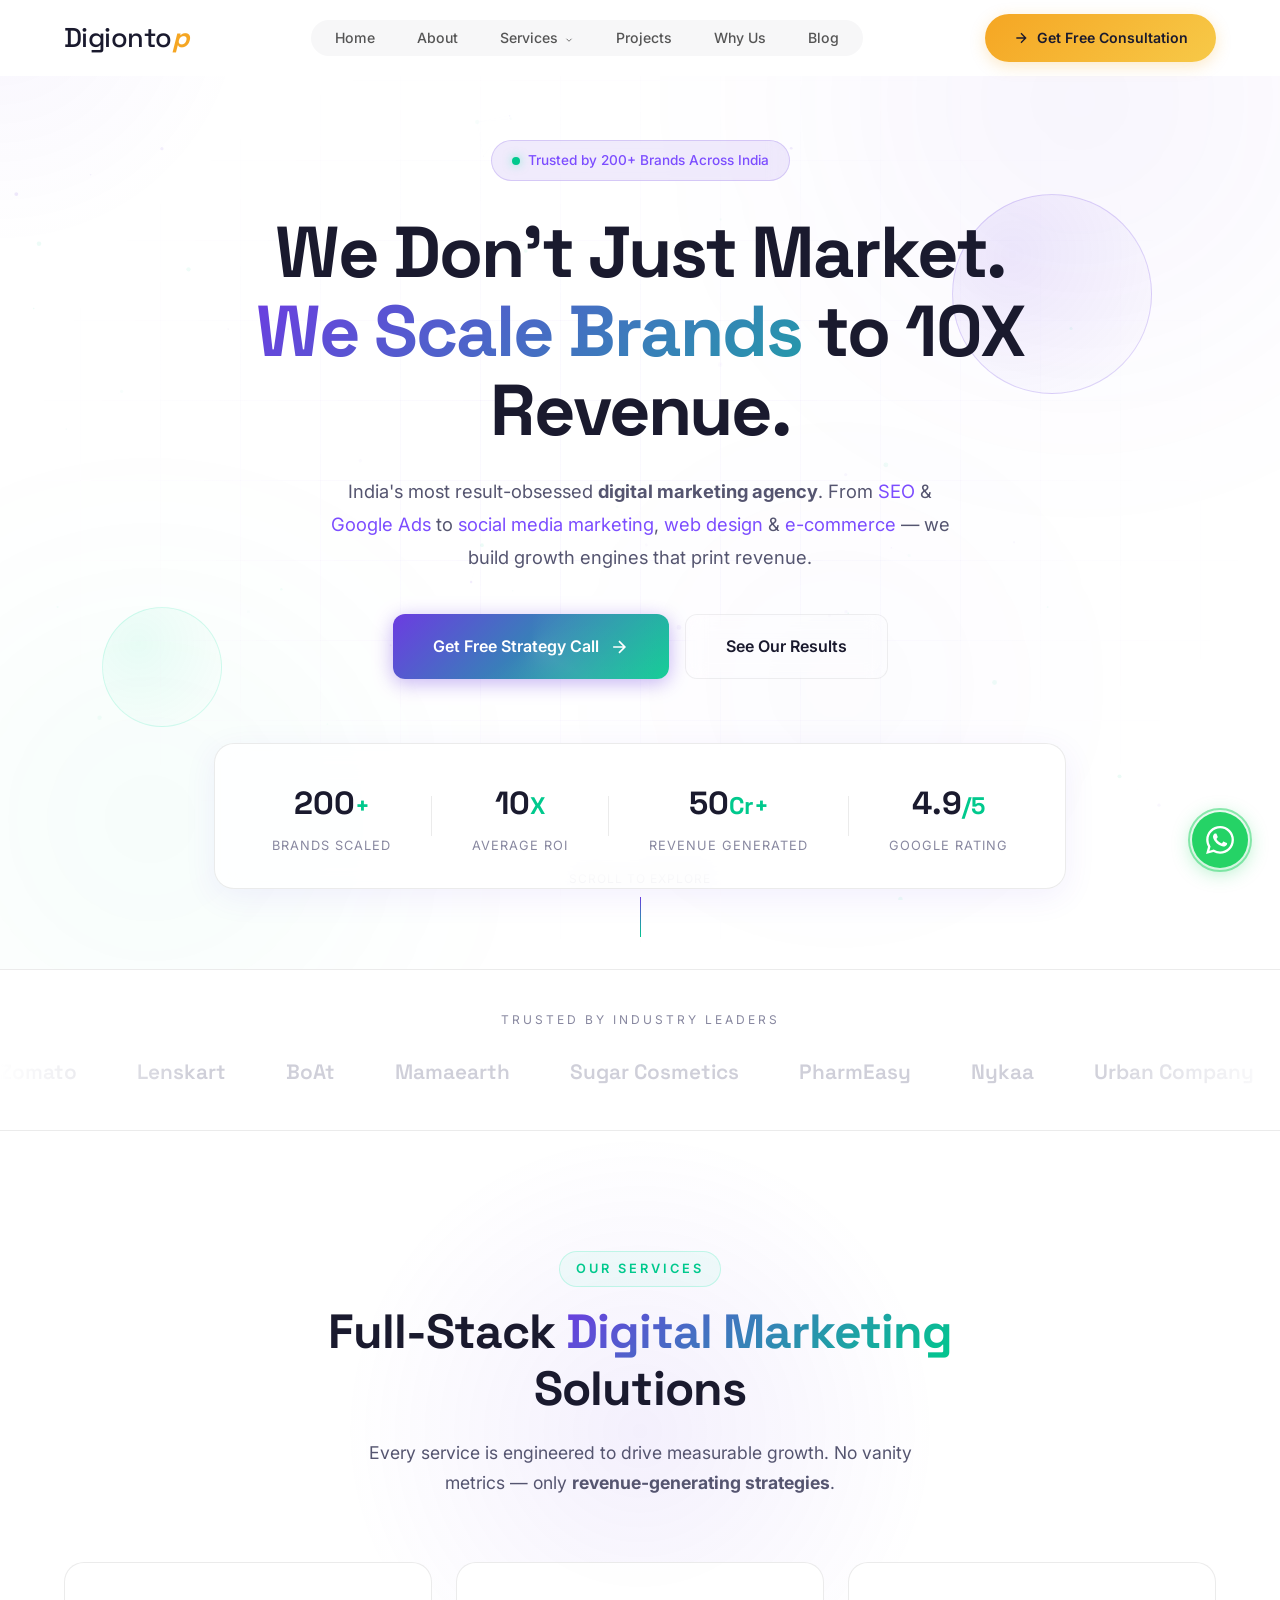
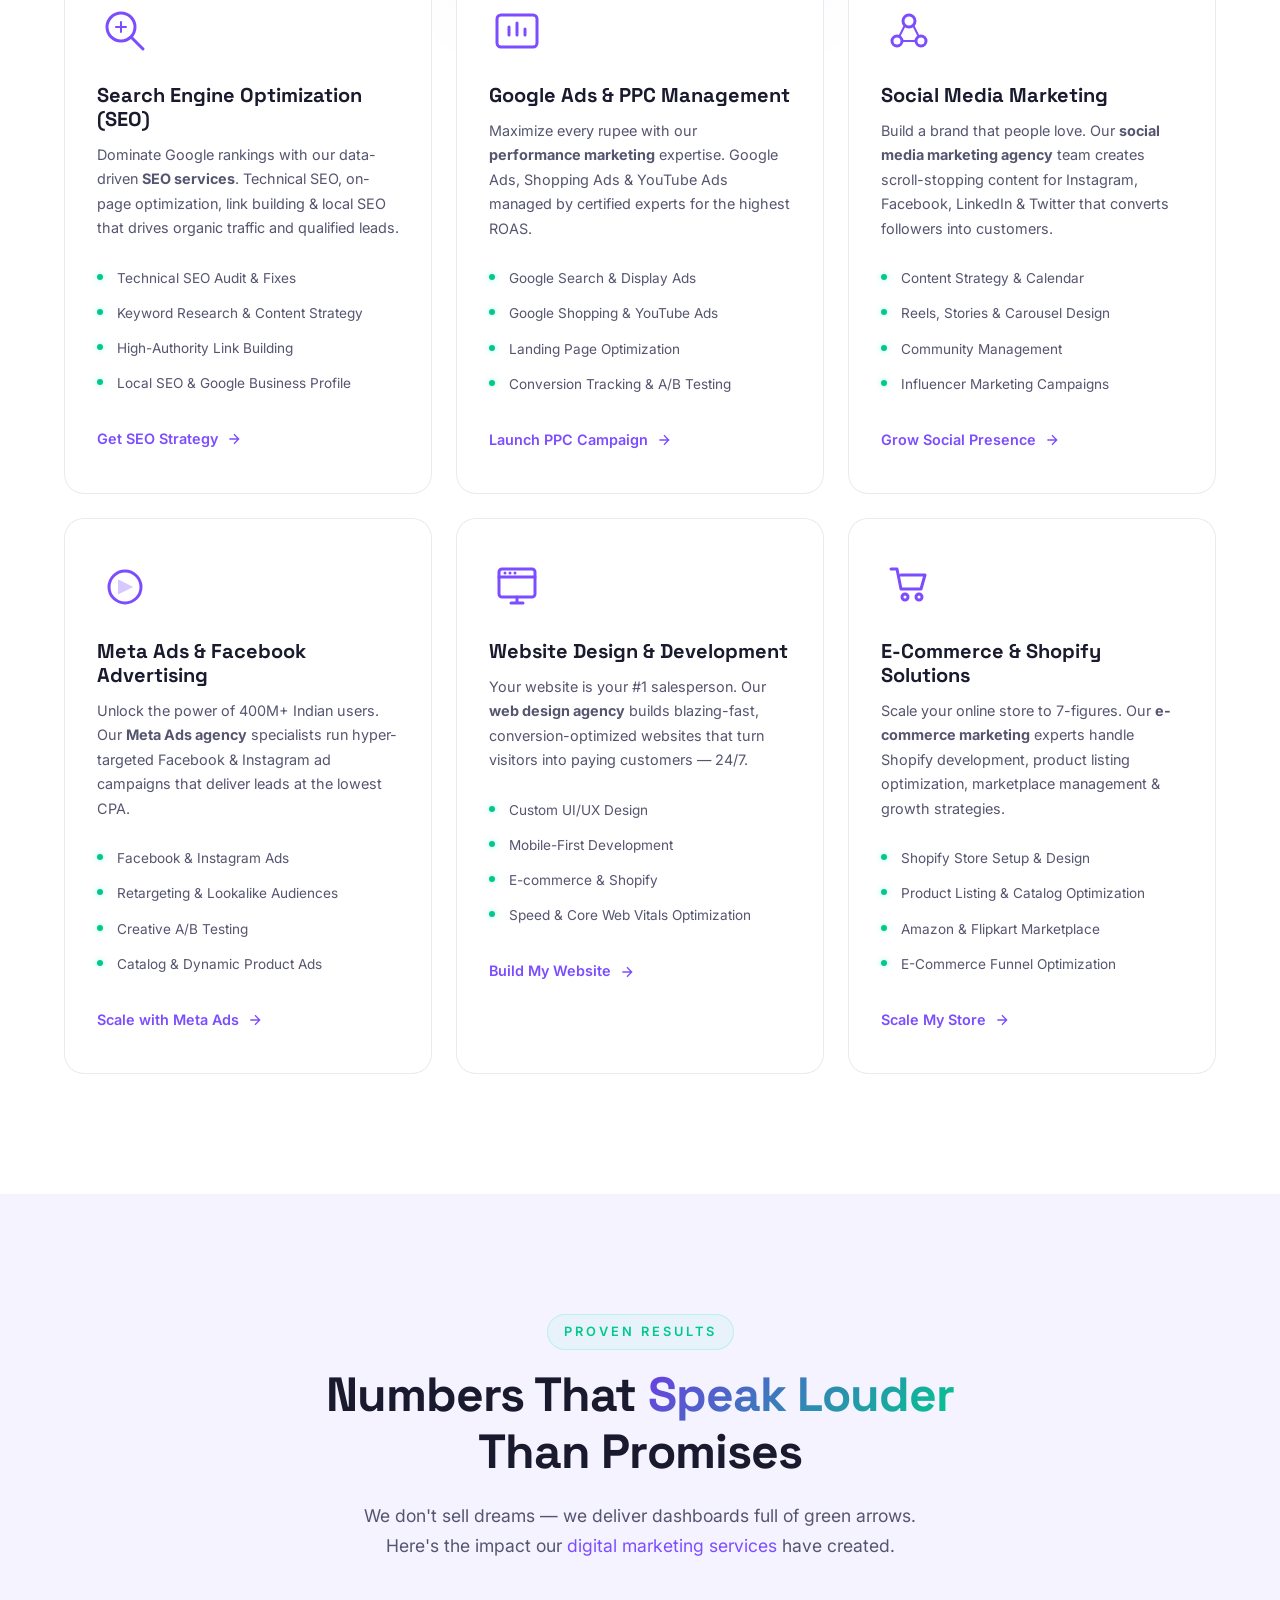
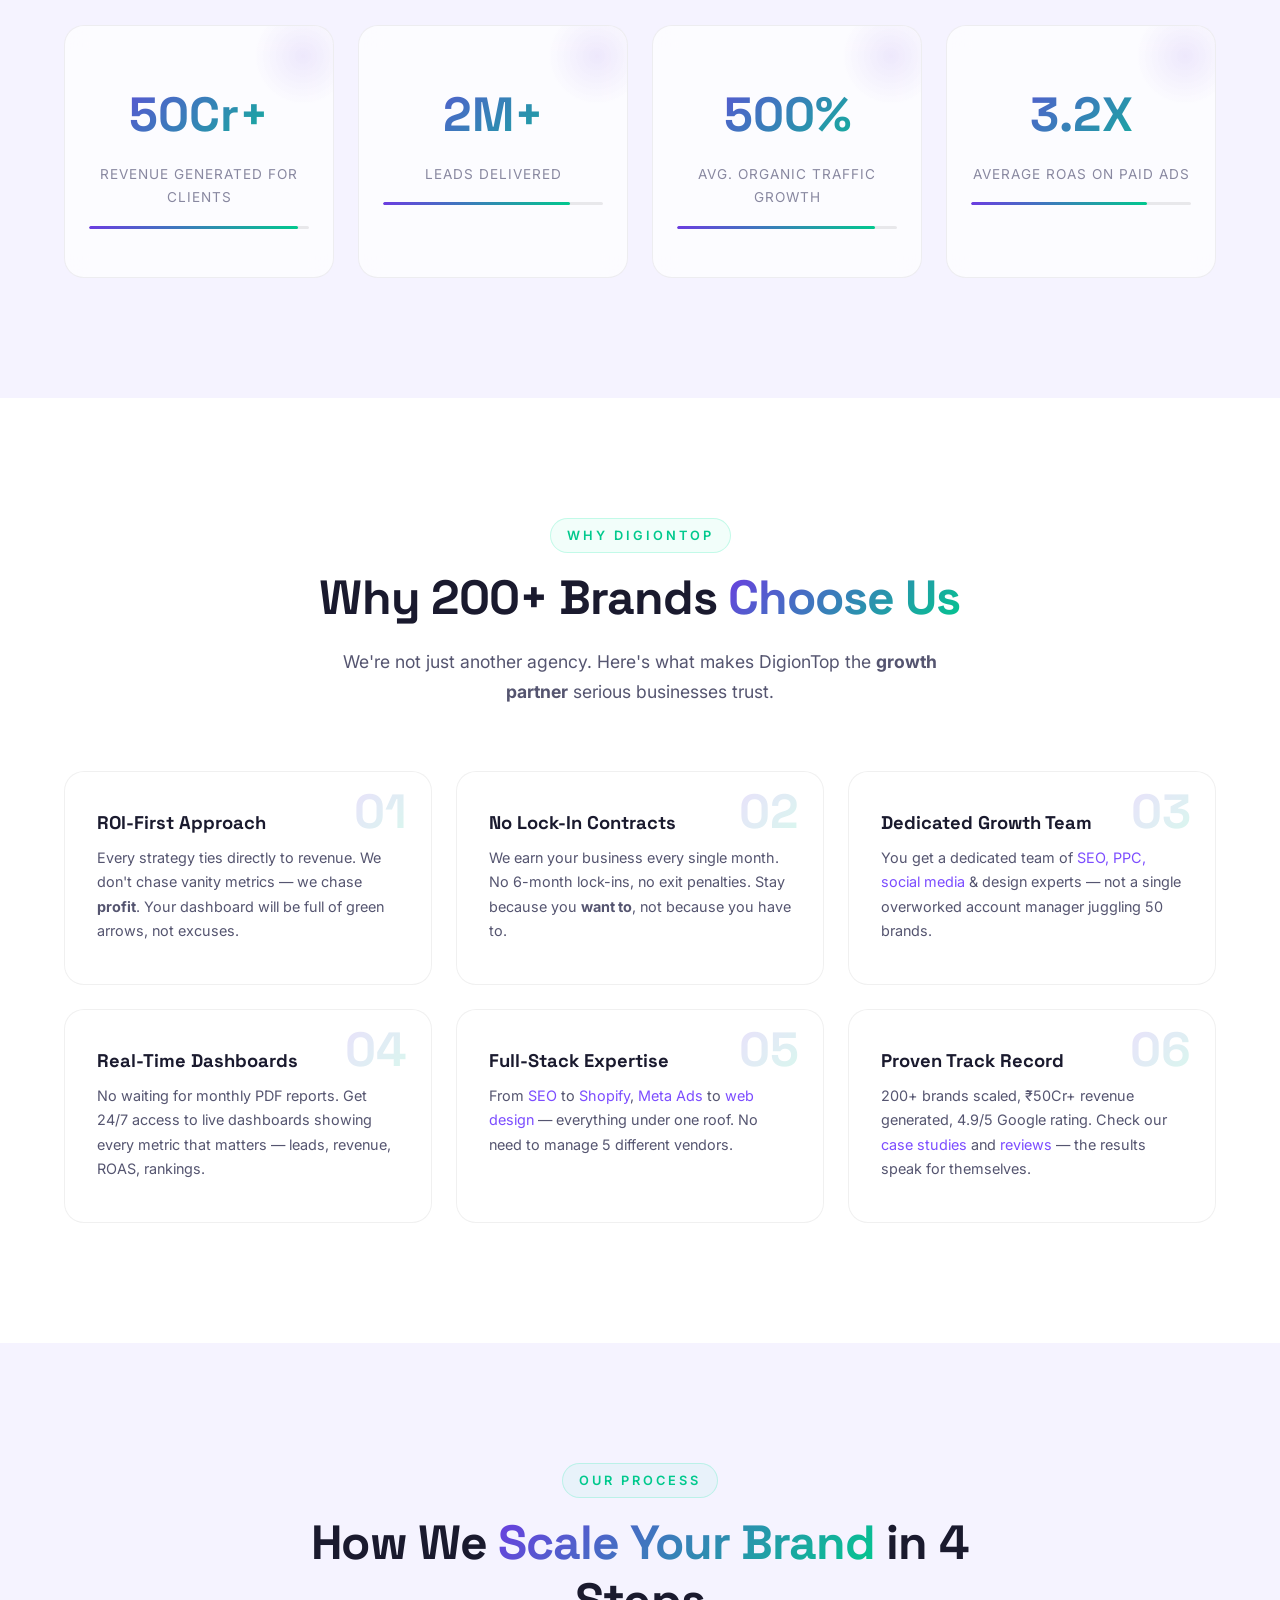
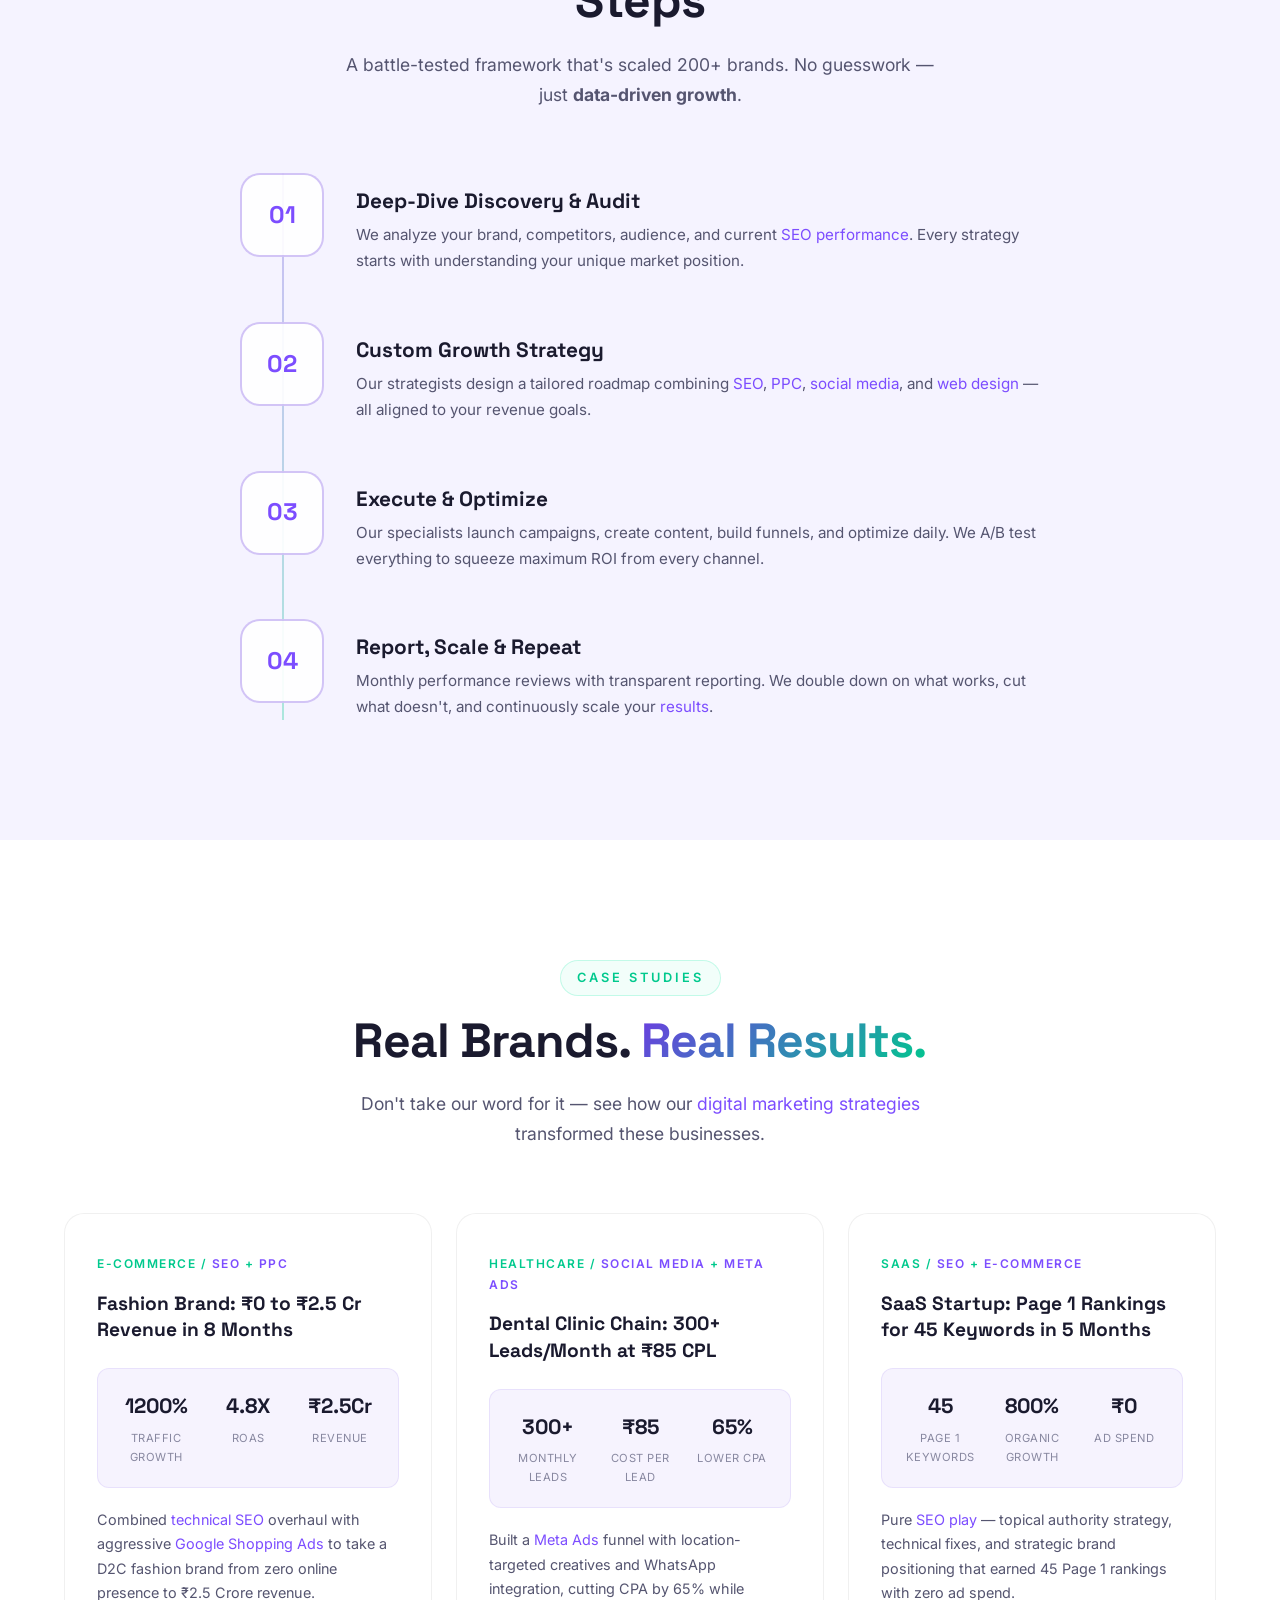
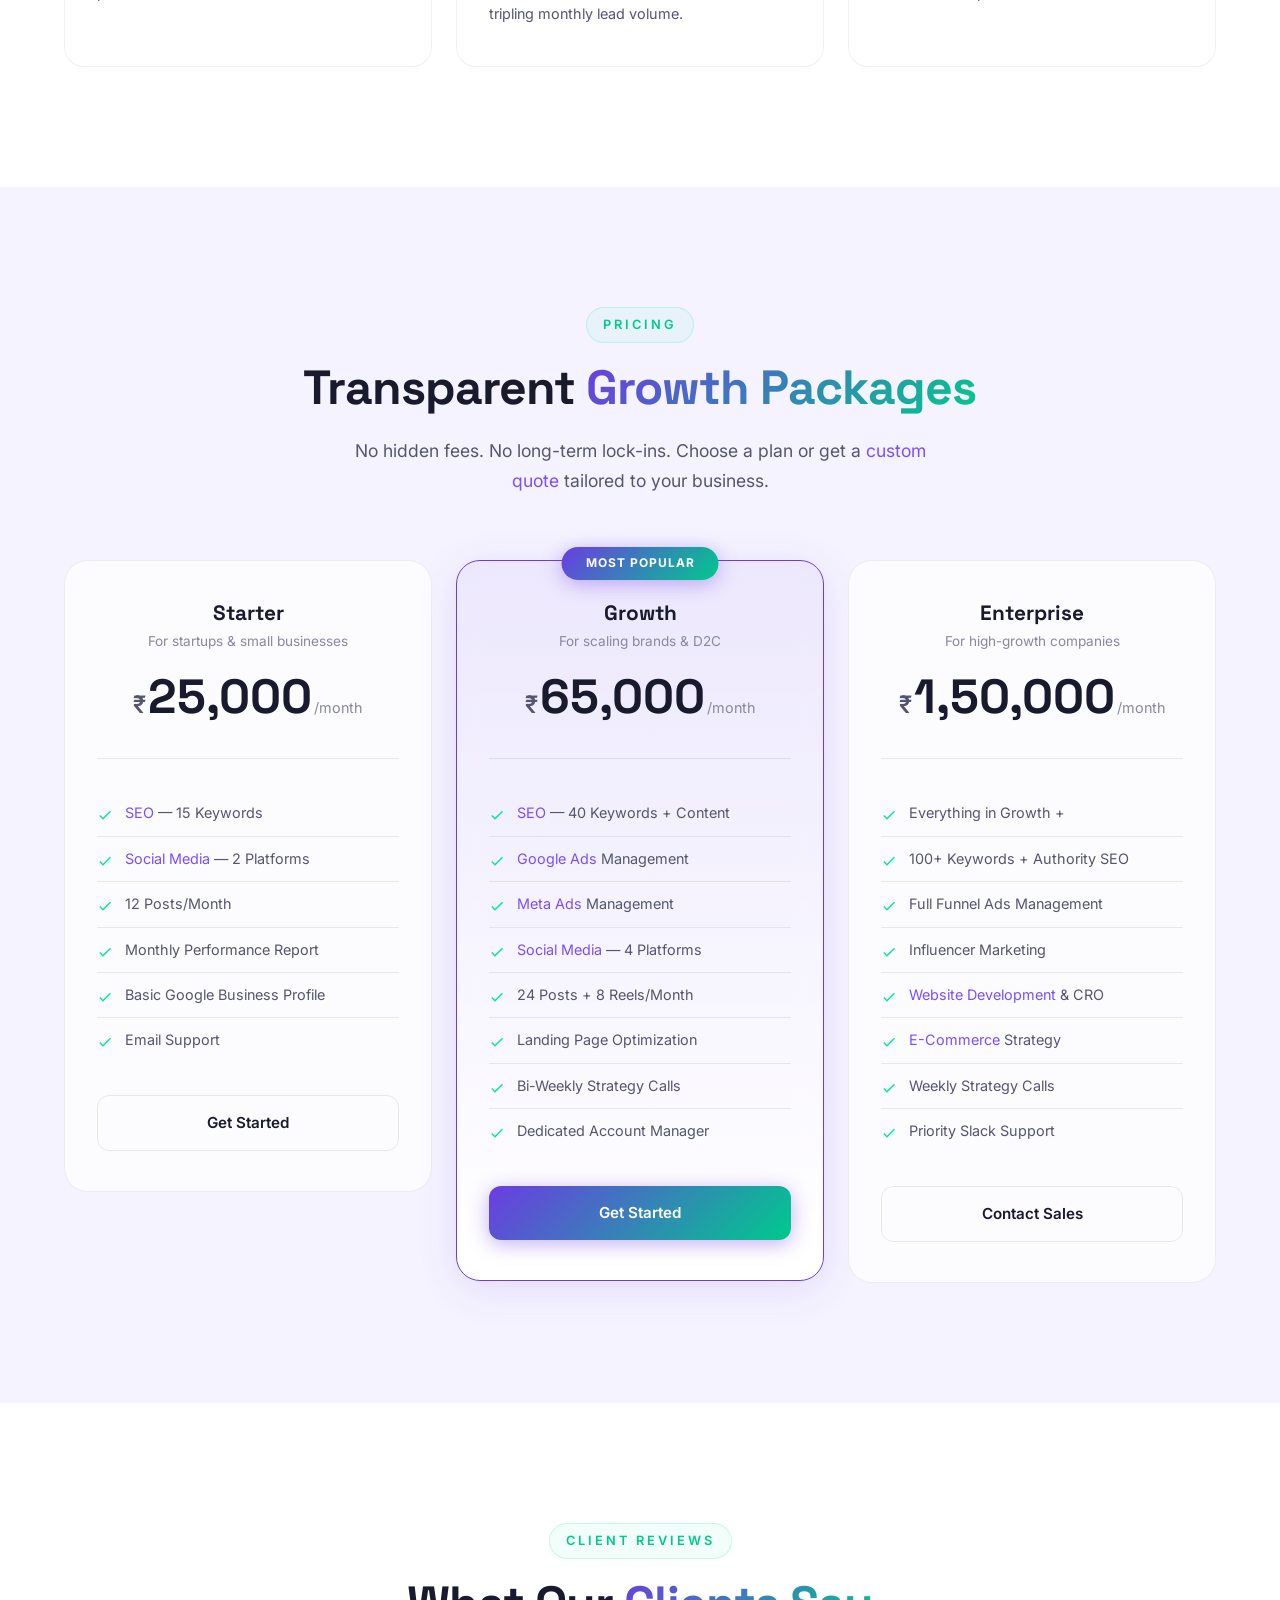
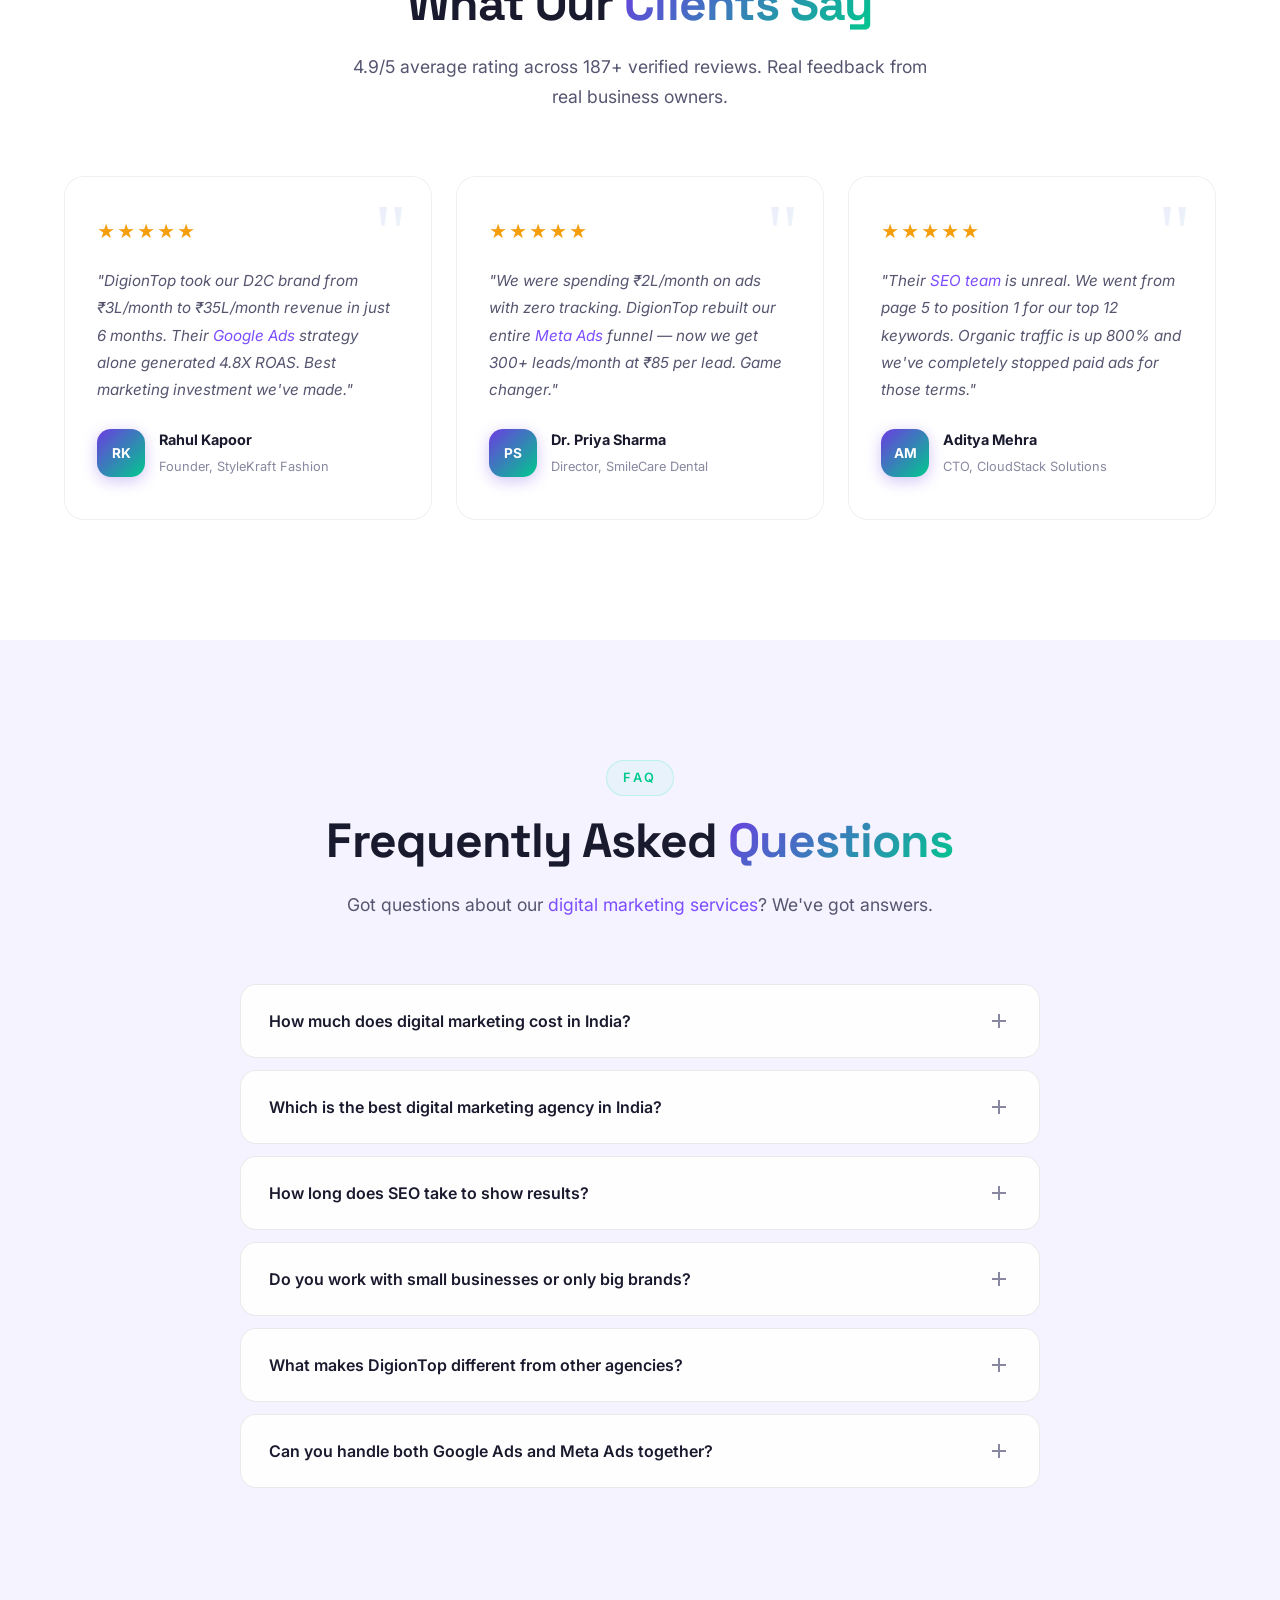
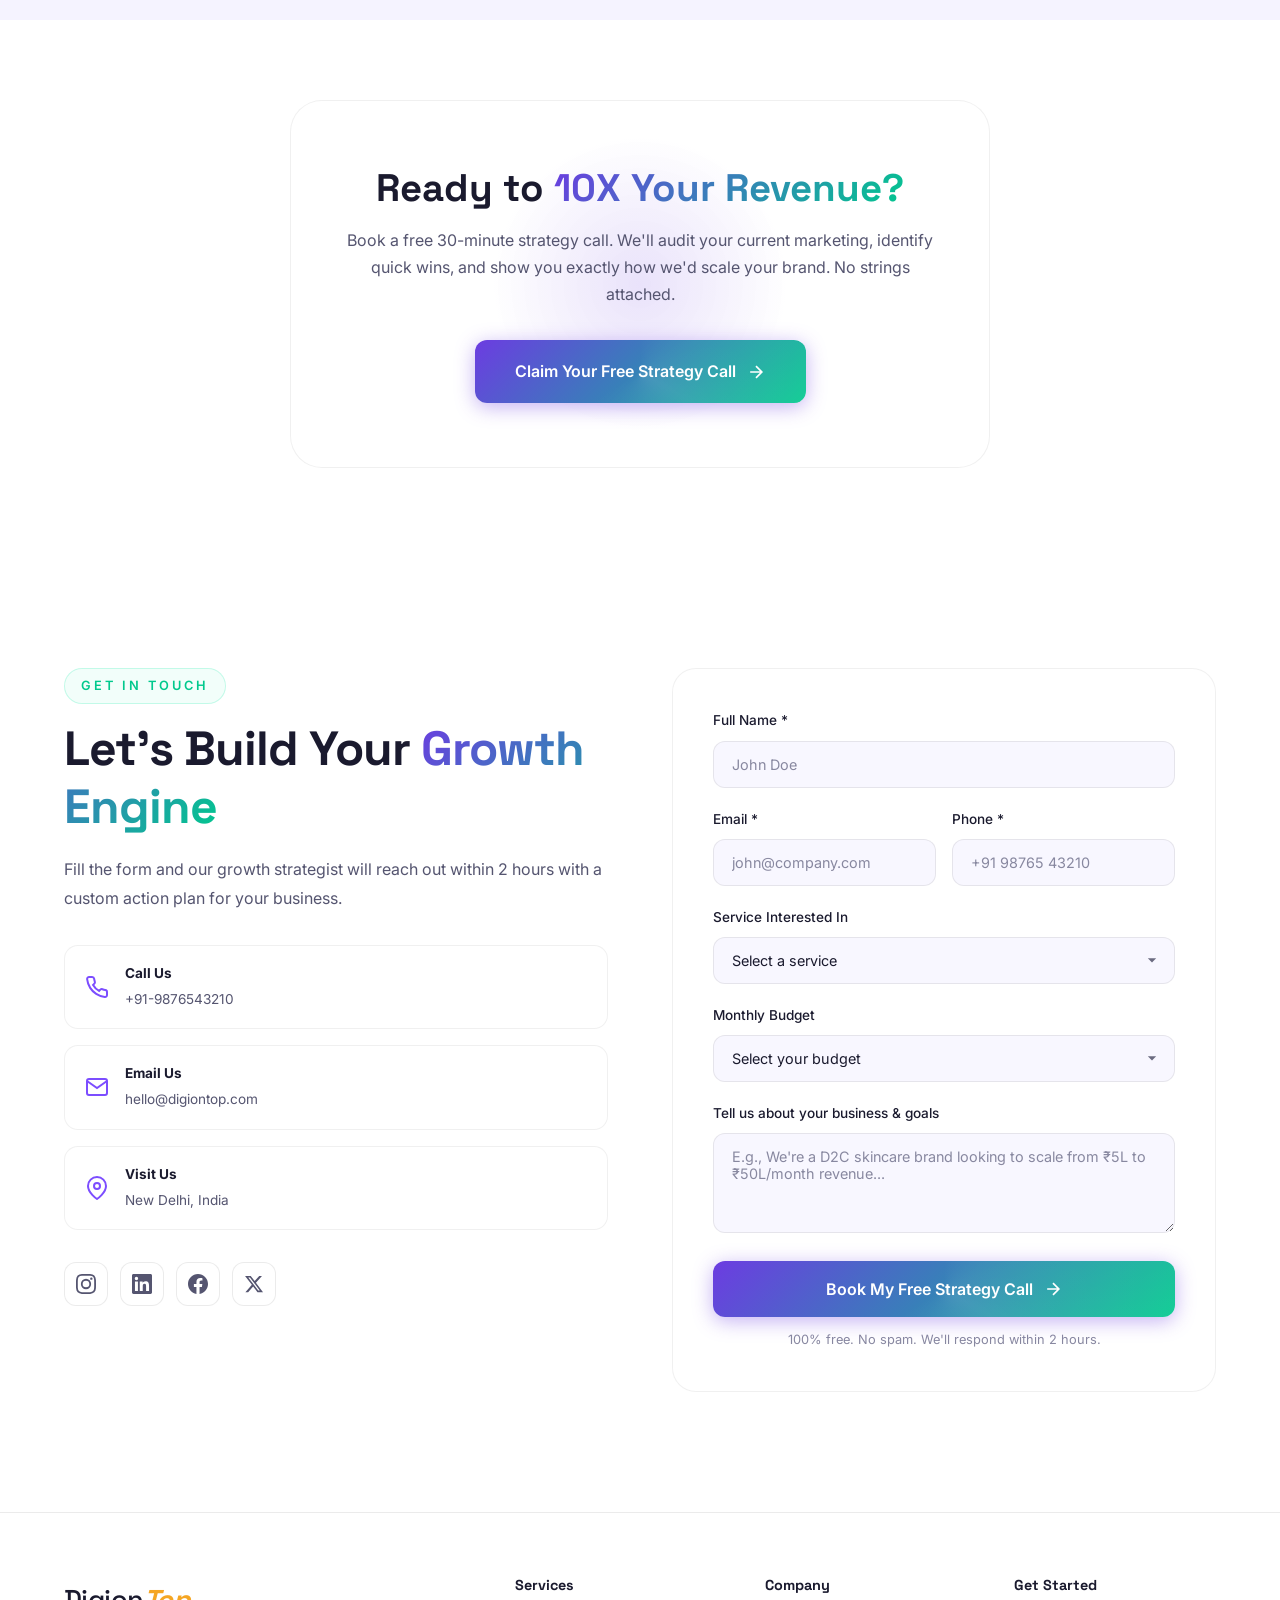
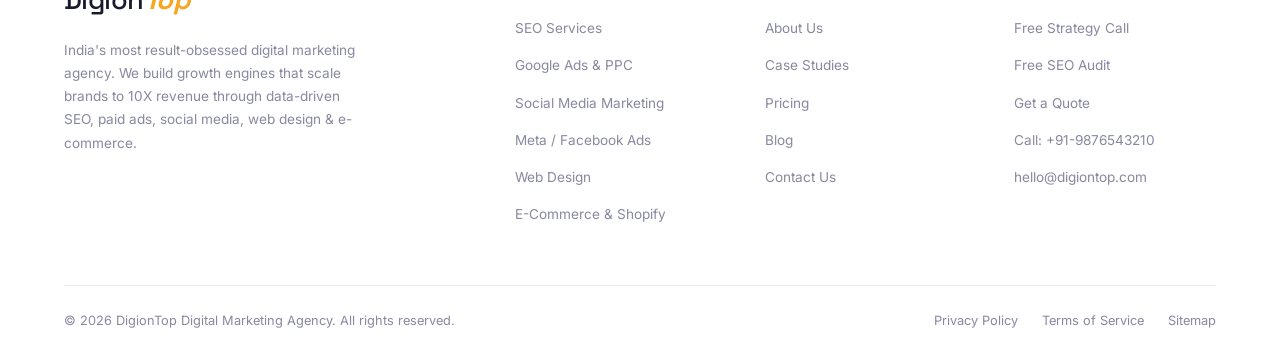
==== commit 6166fcaf: "Rebuild header to match reference site exactly - Logo: "Digiontop" text-only with golden italic "p" " ====
--- a/index.html
+++ b/index.html
@@ -121,29 +121,33 @@
     <!-- ========== NAVIGATION ========== -->
     <nav class="navbar" id="navbar" role="navigation" aria-label="Main Navigation">
         <div class="container nav-container">
-            <a href="#hero" class="logo" aria-label="DigionTop Home">
-                <span class="logo-icon">D</span>
-                <span class="logo-text">Digion<strong>Top</strong></span>
+            <a href="index.html" class="logo" aria-label="DigionTop Home">
+                <span class="logo-text">Digionto<strong>p</strong></span>
             </a>
-            <ul class="nav-links" id="navLinks">
-                <li><a href="index.html" class="nav-link active">Home</a></li>
-                <li><a href="about.html" class="nav-link">About</a></li>
-                <li class="nav-dropdown">
-                    <a href="services.html" class="nav-link">Services <svg width="10" height="10" viewBox="0 0 24 24" fill="none" stroke="currentColor" stroke-width="2"><path d="M6 9l6 6 6-6"/></svg></a>
-                    <div class="dropdown-menu">
-                        <a href="seo.html">SEO Services</a>
-                        <a href="ppc.html">Google Ads & PPC</a>
-                        <a href="social-media.html">Social Media Marketing</a>
-                        <a href="meta-ads.html">Meta / Facebook Ads</a>
-                        <a href="web-design.html">Web Design & Development</a>
-                        <a href="ecommerce.html">E-Commerce & Shopify</a>
-                    </div>
-                </li>
-                <li><a href="case-studies.html" class="nav-link">Case Studies</a></li>
-                <li><a href="pricing.html" class="nav-link">Pricing</a></li>
-                <li><a href="blog.html" class="nav-link">Blog</a></li>
-                <li><a href="contact.html" class="nav-link cta-link">Free Strategy Call</a></li>
-            </ul>
+            <div class="nav-center">
+                <ul class="nav-links" id="navLinks">
+                    <li><a href="index.html" class="nav-link active">Home</a></li>
+                    <li><a href="about.html" class="nav-link">About</a></li>
+                    <li class="nav-dropdown">
+                        <a href="services.html" class="nav-link">Services <svg width="10" height="10" viewBox="0 0 24 24" fill="none" stroke="currentColor" stroke-width="2"><path d="M6 9l6 6 6-6"/></svg></a>
+                        <div class="dropdown-menu">
+                            <a href="seo.html">SEO Services</a>
+                            <a href="ppc.html">Google Ads & PPC</a>
+                            <a href="social-media.html">Social Media Marketing</a>
+                            <a href="meta-ads.html">Meta / Facebook Ads</a>
+                            <a href="web-design.html">Web Design & Development</a>
+                            <a href="ecommerce.html">E-Commerce & Shopify</a>
+                        </div>
+                    </li>
+                    <li><a href="case-studies.html" class="nav-link">Projects</a></li>
+                    <li><a href="pricing.html" class="nav-link">Why Us</a></li>
+                    <li><a href="blog.html" class="nav-link">Blog</a></li>
+                </ul>
+            </div>
+            <a href="contact.html" class="nav-cta">
+                <svg width="16" height="16" viewBox="0 0 24 24" fill="none" stroke="currentColor" stroke-width="2"><path d="M5 12h14M12 5l7 7-7 7"/></svg>
+                <span>Get Free Consultation</span>
+            </a>
             <button type="button" class="hamburger" id="hamburger" aria-label="Toggle navigation menu" aria-expanded="false">
                 <span></span><span></span><span></span>
             </button>
--- a/css/style.css
+++ b/css/style.css
@@ -4,37 +4,37 @@
 
 :root {
     --primary: #6C3CE1;
-    --primary-light: #8B5CF6;
+    --primary-light: #7C4DFF;
     --primary-dark: #5224CC;
-    --accent: #00E5A0;
-    --accent-light: #34FFBE;
+    --accent: #00C98D;
+    --accent-light: #00E5A0;
     --accent-warm: #FF6B6B;
     --accent-blue: #3B82F6;
 
-    --bg-dark: #05050A;
-    --bg-card: rgba(18, 18, 26, 0.7);
-    --bg-card-hover: rgba(26, 26, 40, 0.8);
-    --bg-subtle: #08080F;
-    --bg-glass: rgba(255, 255, 255, 0.03);
-
-    --text-primary: #FFFFFF;
-    --text-secondary: #A0A0B8;
-    --text-muted: #6B6B80;
-
-    --border: rgba(255, 255, 255, 0.06);
-    --border-hover: rgba(108, 60, 225, 0.4);
-    --border-glass: rgba(255, 255, 255, 0.08);
-
-    --gradient-primary: linear-gradient(135deg, #6C3CE1 0%, #00E5A0 100%);
+    --bg-dark: #FFFFFF;
+    --bg-card: rgba(255, 255, 255, 0.9);
+    --bg-card-hover: rgba(248, 247, 255, 1);
+    --bg-subtle: #F5F3FF;
+    --bg-glass: rgba(255, 255, 255, 0.7);
+
+    --text-primary: #1A1A2E;
+    --text-secondary: #555570;
+    --text-muted: #8888A0;
+
+    --border: rgba(0, 0, 0, 0.08);
+    --border-hover: rgba(108, 60, 225, 0.3);
+    --border-glass: rgba(0, 0, 0, 0.06);
+
+    --gradient-primary: linear-gradient(135deg, #6C3CE1 0%, #00C98D 100%);
     --gradient-warm: linear-gradient(135deg, #FF6B6B 0%, #6C3CE1 100%);
-    --gradient-text: linear-gradient(135deg, #8B5CF6 0%, #00E5A0 50%, #6C3CE1 100%);
-    --gradient-glow: radial-gradient(circle at 50% 50%, rgba(108, 60, 225, 0.15) 0%, transparent 70%);
-
-    --shadow-sm: 0 2px 8px rgba(0, 0, 0, 0.3);
-    --shadow-md: 0 8px 32px rgba(0, 0, 0, 0.4);
-    --shadow-lg: 0 16px 64px rgba(0, 0, 0, 0.5);
-    --shadow-glow: 0 0 40px rgba(108, 60, 225, 0.3);
-    --shadow-glow-accent: 0 0 40px rgba(0, 229, 160, 0.2);
+    --gradient-text: linear-gradient(135deg, #6C3CE1 0%, #00C98D 50%, #5224CC 100%);
+    --gradient-glow: radial-gradient(circle at 50% 50%, rgba(108, 60, 225, 0.08) 0%, transparent 70%);
+
+    --shadow-sm: 0 2px 8px rgba(108, 60, 225, 0.06);
+    --shadow-md: 0 8px 32px rgba(108, 60, 225, 0.08);
+    --shadow-lg: 0 16px 48px rgba(108, 60, 225, 0.1);
+    --shadow-glow: 0 0 40px rgba(108, 60, 225, 0.12);
+    --shadow-glow-accent: 0 0 40px rgba(0, 201, 141, 0.1);
 
     --font-primary: 'Inter', -apple-system, BlinkMacSystemFont, sans-serif;
     --font-display: 'Space Grotesk', 'Inter', sans-serif;
@@ -82,7 +82,7 @@
     width: 500px;
     height: 500px;
     border-radius: 50%;
-    background: radial-gradient(circle, rgba(108, 60, 225, 0.07) 0%, transparent 70%);
+    background: radial-gradient(circle, rgba(108, 60, 225, 0.05) 0%, transparent 70%);
     pointer-events: none;
     z-index: 0;
     transform: translate(-50%, -50%);
@@ -107,7 +107,7 @@
     position: fixed;
     inset: 0;
     z-index: 9999;
-    background: var(--bg-dark);
+    background: #FFFFFF;
     display: flex;
     align-items: center;
     justify-content: center;
@@ -149,7 +149,7 @@
     font-family: var(--font-display);
     font-size: 2rem;
     font-weight: 400;
-    color: var(--text-primary);
+    color: #1A1A2E;
 }
 
 .preloader-text strong { font-weight: 700; }
@@ -157,7 +157,7 @@
 .preloader-bar {
     width: 200px;
     height: 3px;
-    background: var(--border);
+    background: rgba(0, 0, 0, 0.08);
     border-radius: 10px;
     overflow: hidden;
     margin: 0 auto;
@@ -329,55 +329,117 @@
     left: 0;
     right: 0;
     z-index: 1000;
-    padding: 16px 0;
+    padding: 14px 0;
     transition: all var(--transition);
-    background: transparent;
+    background: #FFFFFF;
 }
 
 .navbar.scrolled {
-    background: rgba(5, 5, 10, 0.8);
-    backdrop-filter: blur(20px);
-    -webkit-backdrop-filter: blur(20px);
-    border-bottom: 1px solid var(--border);
+    background: #FFFFFF;
+    box-shadow: 0 2px 20px rgba(0, 0, 0, 0.06);
     padding: 10px 0;
 }
 
-.nav-container { display: flex; align-items: center; justify-content: space-between; }
-
-.logo { display: flex; align-items: center; gap: 10px; text-decoration: none; color: var(--text-primary); }
+.nav-container {
+    display: flex;
+    align-items: center;
+    justify-content: space-between;
+    gap: 20px;
+}
+
+/* Logo */
+.logo {
+    display: flex;
+    align-items: center;
+    text-decoration: none;
+    color: var(--text-primary);
+    flex-shrink: 0;
+}
+
 .logo:hover { color: var(--text-primary); }
 
-.logo-icon {
-    width: 40px;
-    height: 40px;
-    background: var(--gradient-primary);
-    border-radius: 10px;
-    display: flex;
-    align-items: center;
+.logo-icon { display: none; }
+
+.logo-text {
+    font-family: var(--font-display);
+    font-size: 1.7rem;
+    font-weight: 500;
+    letter-spacing: -0.02em;
+    color: #1A1A2E;
+}
+
+.logo-text strong {
+    font-weight: 700;
+    color: #F5A623;
+    font-style: italic;
+}
+
+/* Center Nav */
+.nav-center {
+    flex: 1;
+    display: flex;
     justify-content: center;
-    font-family: var(--font-display);
-    font-weight: 800;
-    font-size: 1.2rem;
-    color: var(--bg-dark);
-    box-shadow: 0 0 20px rgba(108, 60, 225, 0.3);
-}
-
-.logo-text { font-family: var(--font-display); font-size: 1.3rem; font-weight: 400; letter-spacing: -0.02em; }
-.logo-text strong { font-weight: 700; }
-
-.nav-links { display: flex; align-items: center; gap: 8px; }
+}
+
+.nav-links {
+    display: flex;
+    align-items: center;
+    gap: 2px;
+    background: #F7F7F8;
+    border-radius: 100px;
+    padding: 4px;
+}
 
 .nav-link {
-    font-size: 0.85rem;
+    font-size: 0.88rem;
     font-weight: 500;
-    color: var(--text-secondary);
-    padding: 8px 14px;
-    border-radius: 8px;
+    color: #555;
+    padding: 9px 20px;
+    border-radius: 100px;
     transition: all var(--transition);
-}
-
-.nav-link:hover { color: var(--text-primary); background: rgba(255, 255, 255, 0.05); }
-.nav-link.active { color: var(--accent); }
+    text-decoration: none;
+    white-space: nowrap;
+}
+
+.nav-link:hover {
+    color: #1A1A2E;
+    background: rgba(0, 0, 0, 0.04);
+}
+
+.nav-link.active {
+    color: #1A1A2E;
+    background: #F5A623;
+    font-weight: 600;
+}
+
+/* Nav CTA Button */
+.nav-cta {
+    display: inline-flex;
+    align-items: center;
+    gap: 8px;
+    padding: 12px 28px;
+    background: linear-gradient(135deg, #F5A623 0%, #F7C948 100%);
+    color: #1A1A2E;
+    font-family: var(--font-primary);
+    font-size: 0.88rem;
+    font-weight: 600;
+    border-radius: 100px;
+    text-decoration: none;
+    transition: all var(--transition);
+    white-space: nowrap;
+    flex-shrink: 0;
+    box-shadow: 0 4px 15px rgba(245, 166, 35, 0.25);
+}
+
+.nav-cta:hover {
+    transform: translateY(-2px);
+    box-shadow: 0 6px 25px rgba(245, 166, 35, 0.4);
+    color: #1A1A2E;
+}
+
+.nav-cta svg {
+    order: -1;
+}
 
 /* Dropdown */
 .nav-dropdown { position: relative; }
@@ -396,7 +458,7 @@
     left: 50%;
     transform: translateX(-50%) translateY(8px);
     min-width: 260px;
-    background: rgba(12, 12, 20, 0.95);
+    background: rgba(255, 255, 255, 0.98);
     -webkit-backdrop-filter: blur(20px);
     backdrop-filter: blur(20px);
     border: 1px solid var(--border);
@@ -426,8 +488,8 @@
 }
 
 .dropdown-menu a:hover {
-    background: rgba(108, 60, 225, 0.1);
-    color: var(--accent);
+    background: rgba(245, 166, 35, 0.08);
+    color: #F5A623;
     padding-left: 20px;
 }
 
@@ -722,7 +784,7 @@
         min-width: 100%;
         opacity: 1;
         visibility: visible;
-        background: rgba(255, 255, 255, 0.02);
+        background: rgba(108, 60, 225, 0.03);
         border: none;
         box-shadow: none;
         padding: 4px 0 4px 16px;
@@ -734,15 +796,23 @@
 }
 
 .cta-link {
-    background: var(--gradient-primary);
-    color: var(--bg-dark) !important;
+    background: linear-gradient(135deg, #F5A623 0%, #F7C948 100%);
+    color: #1A1A2E !important;
     font-weight: 600;
-    padding: 10px 20px;
-    border-radius: 10px;
-    box-shadow: 0 0 20px rgba(108, 60, 225, 0.2);
-}
-
-.cta-link:hover { transform: translateY(-1px); box-shadow: var(--shadow-glow); color: var(--bg-dark) !important; }
+    padding: 10px 24px;
+    border-radius: 100px;
+    box-shadow: 0 4px 15px rgba(245, 166, 35, 0.25);
+    display: inline-flex;
+    align-items: center;
+    gap: 8px;
+}
+
+.cta-link:hover {
+    transform: translateY(-2px);
+    box-shadow: 0 6px 25px rgba(245, 166, 35, 0.35);
+    color: #1A1A2E !important;
+    background: linear-gradient(135deg, #F7C948 0%, #F5A623 100%);
+}
 
 /* Hamburger */
 .hamburger {
@@ -760,7 +830,7 @@
     display: block;
     width: 24px;
     height: 2px;
-    background: var(--text-primary);
+    background: #1A1A2E;
     border-radius: 2px;
     transition: all var(--transition);
 }
@@ -792,14 +862,14 @@
 .shape {
     position: absolute;
     border-radius: 50%;
-    filter: blur(100px);
-    opacity: 0.35;
+    filter: blur(120px);
+    opacity: 0.5;
 }
 
 .shape-1 {
     width: 700px;
     height: 700px;
-    background: radial-gradient(circle, rgba(108, 60, 225, 0.4) 0%, transparent 70%);
+    background: radial-gradient(circle, rgba(108, 60, 225, 0.15) 0%, transparent 70%);
     top: -250px;
     right: -150px;
     animation: float-slow 18s ease-in-out infinite;
@@ -808,7 +878,7 @@
 .shape-2 {
     width: 600px;
     height: 600px;
-    background: radial-gradient(circle, rgba(0, 229, 160, 0.25) 0%, transparent 70%);
+    background: radial-gradient(circle, rgba(0, 201, 141, 0.12) 0%, transparent 70%);
     bottom: -150px;
     left: -150px;
     animation: float-slow 14s ease-in-out infinite reverse;
@@ -817,7 +887,7 @@
 .shape-3 {
     width: 400px;
     height: 400px;
-    background: radial-gradient(circle, rgba(108, 60, 225, 0.25) 0%, transparent 70%);
+    background: radial-gradient(circle, rgba(108, 60, 225, 0.1) 0%, transparent 70%);
     top: 50%;
     left: 50%;
     transform: translate(-50%, -50%);
@@ -859,8 +929,8 @@
     position: absolute;
     inset: 0;
     background-image:
-        linear-gradient(rgba(255, 255, 255, 0.015) 1px, transparent 1px),
-        linear-gradient(90deg, rgba(255, 255, 255, 0.015) 1px, transparent 1px);
+        linear-gradient(rgba(108, 60, 225, 0.03) 1px, transparent 1px),
+        linear-gradient(90deg, rgba(108, 60, 225, 0.03) 1px, transparent 1px);
     background-size: 80px 80px;
     mask-image: radial-gradient(ellipse at center, black 20%, transparent 70%);
     -webkit-mask-image: radial-gradient(ellipse at center, black 20%, transparent 70%);
@@ -935,11 +1005,12 @@
     gap: 40px;
     flex-wrap: wrap;
     padding: 32px 40px;
-    background: rgba(18, 18, 26, 0.5);
+    background: rgba(255, 255, 255, 0.8);
     backdrop-filter: blur(16px);
     -webkit-backdrop-filter: blur(16px);
-    border: 1px solid var(--border-glass);
+    border: 1px solid var(--border);
     border-radius: 20px;
+    box-shadow: var(--shadow-md);
 }
 
 .stat-item { text-align: center; }
@@ -1103,7 +1174,7 @@
 .service-card:hover {
     border-color: var(--border-hover);
     transform: translateY(-6px);
-    box-shadow: 0 20px 60px rgba(108, 60, 225, 0.15);
+    box-shadow: 0 20px 60px rgba(108, 60, 225, 0.08);
     background: var(--bg-card-hover);
 }
 
@@ -1482,9 +1553,9 @@
 
 .pricing-card.popular {
     border-color: var(--primary);
-    background: linear-gradient(180deg, rgba(108, 60, 225, 0.1) 0%, rgba(18, 18, 26, 0.7) 100%);
+    background: linear-gradient(180deg, rgba(108, 60, 225, 0.06) 0%, #FFFFFF 100%);
     transform: scale(1.05);
-    box-shadow: 0 0 50px rgba(108, 60, 225, 0.2);
+    box-shadow: 0 8px 40px rgba(108, 60, 225, 0.12);
 }
 
 .pricing-card.popular:hover { transform: scale(1.05) translateY(-6px); }
@@ -1643,8 +1714,8 @@
 
 .faq-item.active {
     border-color: var(--primary);
-    background: linear-gradient(180deg, rgba(108, 60, 225, 0.06) 0%, var(--bg-card) 100%);
-    box-shadow: 0 0 30px rgba(108, 60, 225, 0.08);
+    background: linear-gradient(180deg, rgba(108, 60, 225, 0.04) 0%, #FFFFFF 100%);
+    box-shadow: 0 4px 20px rgba(108, 60, 225, 0.06);
 }
 
 .faq-question {
@@ -1809,7 +1880,7 @@
 input, select, textarea {
     width: 100%;
     padding: 14px 18px;
-    background: rgba(5, 5, 10, 0.6);
+    background: #F8F7FF;
     border: 1px solid var(--border);
     border-radius: 12px;
     color: var(--text-primary);
@@ -1835,7 +1906,7 @@
     cursor: pointer;
 }
 
-select option { background: var(--bg-card); color: var(--text-primary); }
+select option { background: #FFFFFF; color: var(--text-primary); }
 
 textarea { resize: vertical; min-height: 100px; }
 
@@ -2024,7 +2095,7 @@
         width: 80%;
         max-width: 360px;
         height: 100vh;
-        background: rgba(12, 12, 20, 0.95);
+        background: rgba(255, 255, 255, 0.98);
         backdrop-filter: blur(20px);
         -webkit-backdrop-filter: blur(20px);
         flex-direction: column;
@@ -2036,9 +2107,28 @@
         overflow-y: auto;
     }
 
+    .nav-center { flex: none; width: 100%; }
+    .nav-links {
+        position: fixed;
+        top: 0;
+        right: -100%;
+        width: 80%;
+        max-width: 360px;
+        height: 100vh;
+        background: #FFFFFF;
+        flex-direction: column;
+        align-items: flex-start;
+        padding: 80px 24px 32px;
+        gap: 4px;
+        transition: right var(--transition-slow);
+        border-left: 1px solid var(--border);
+        overflow-y: auto;
+        border-radius: 0;
+    }
     .nav-links.open { right: 0; }
-    .nav-link { font-size: 1rem; width: 100%; padding: 14px 16px; }
-    .cta-link { margin-top: 12px; text-align: center; }
+    .nav-link { font-size: 1rem; width: 100%; padding: 14px 16px; border-radius: 12px; }
+    .nav-link.active { border-radius: 12px; }
+    .nav-cta { display: none; }
 
     .hero-title { font-size: 2.2rem; }
 
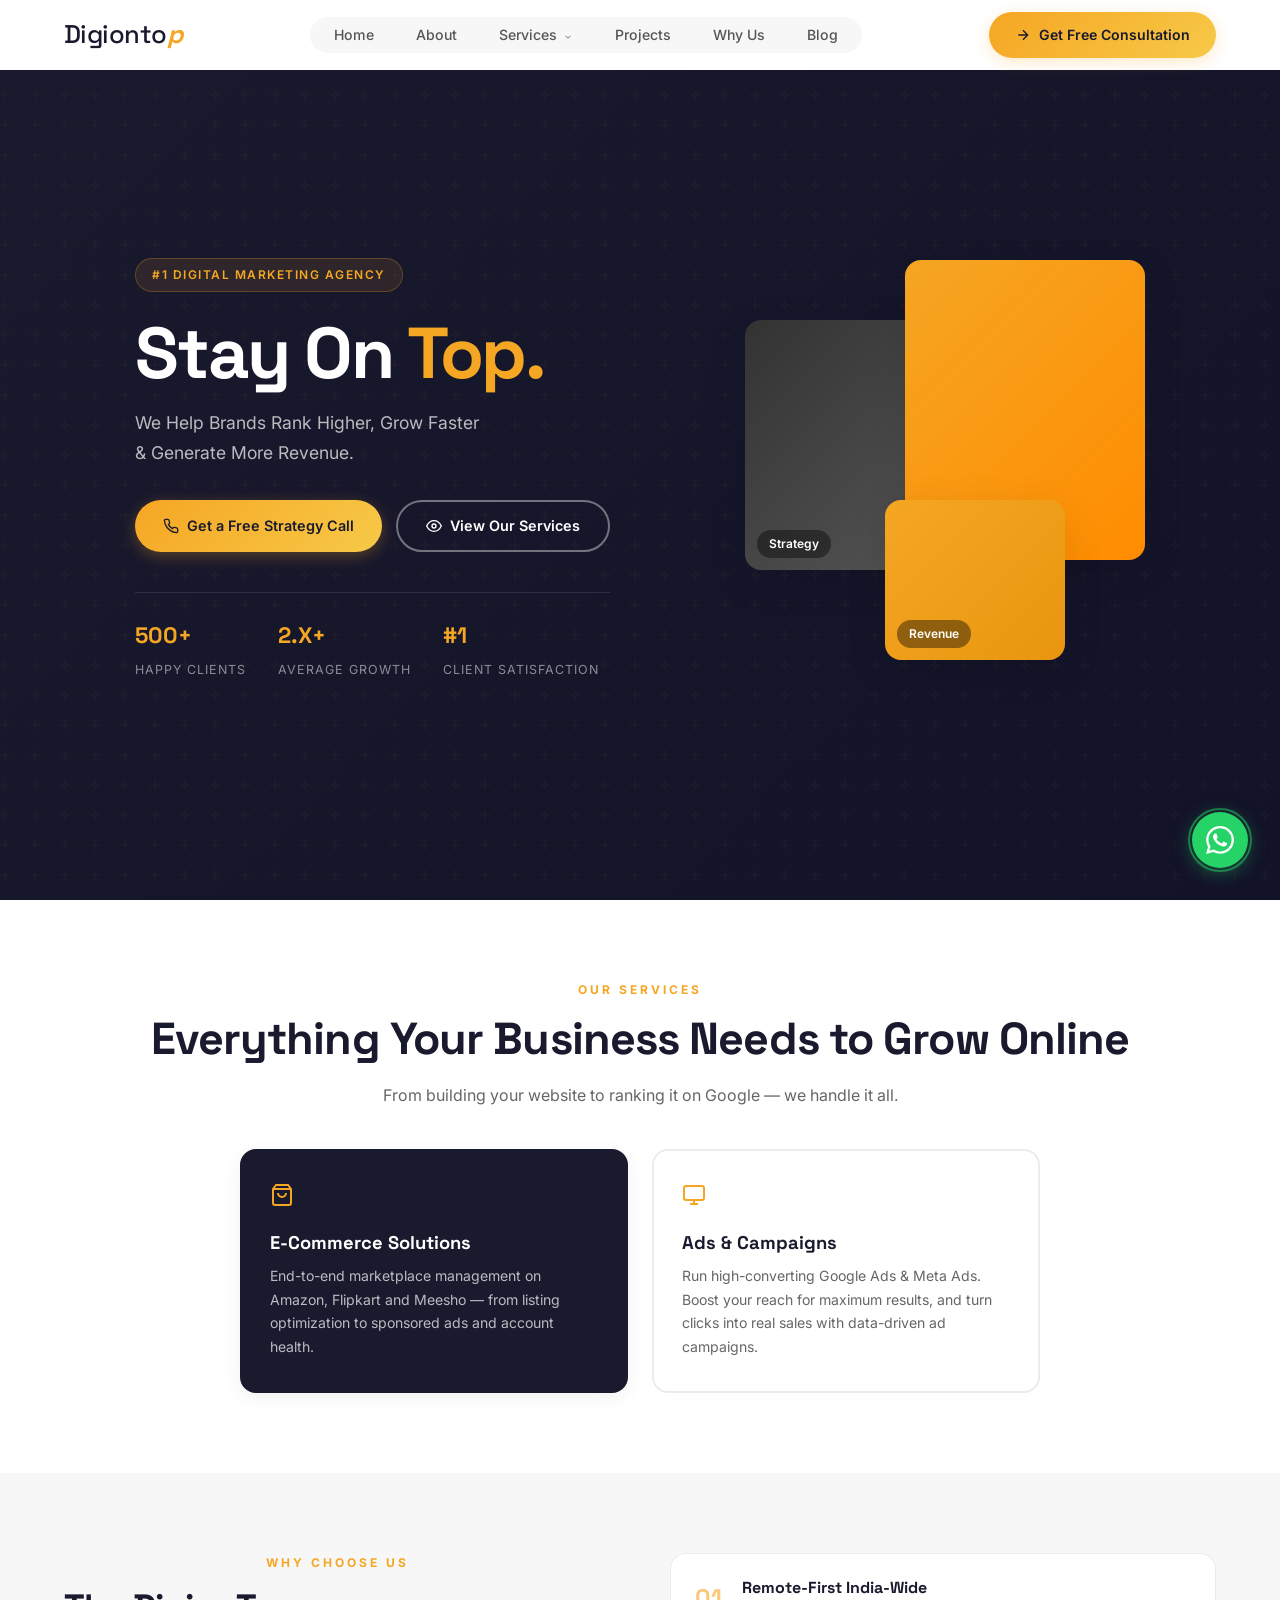
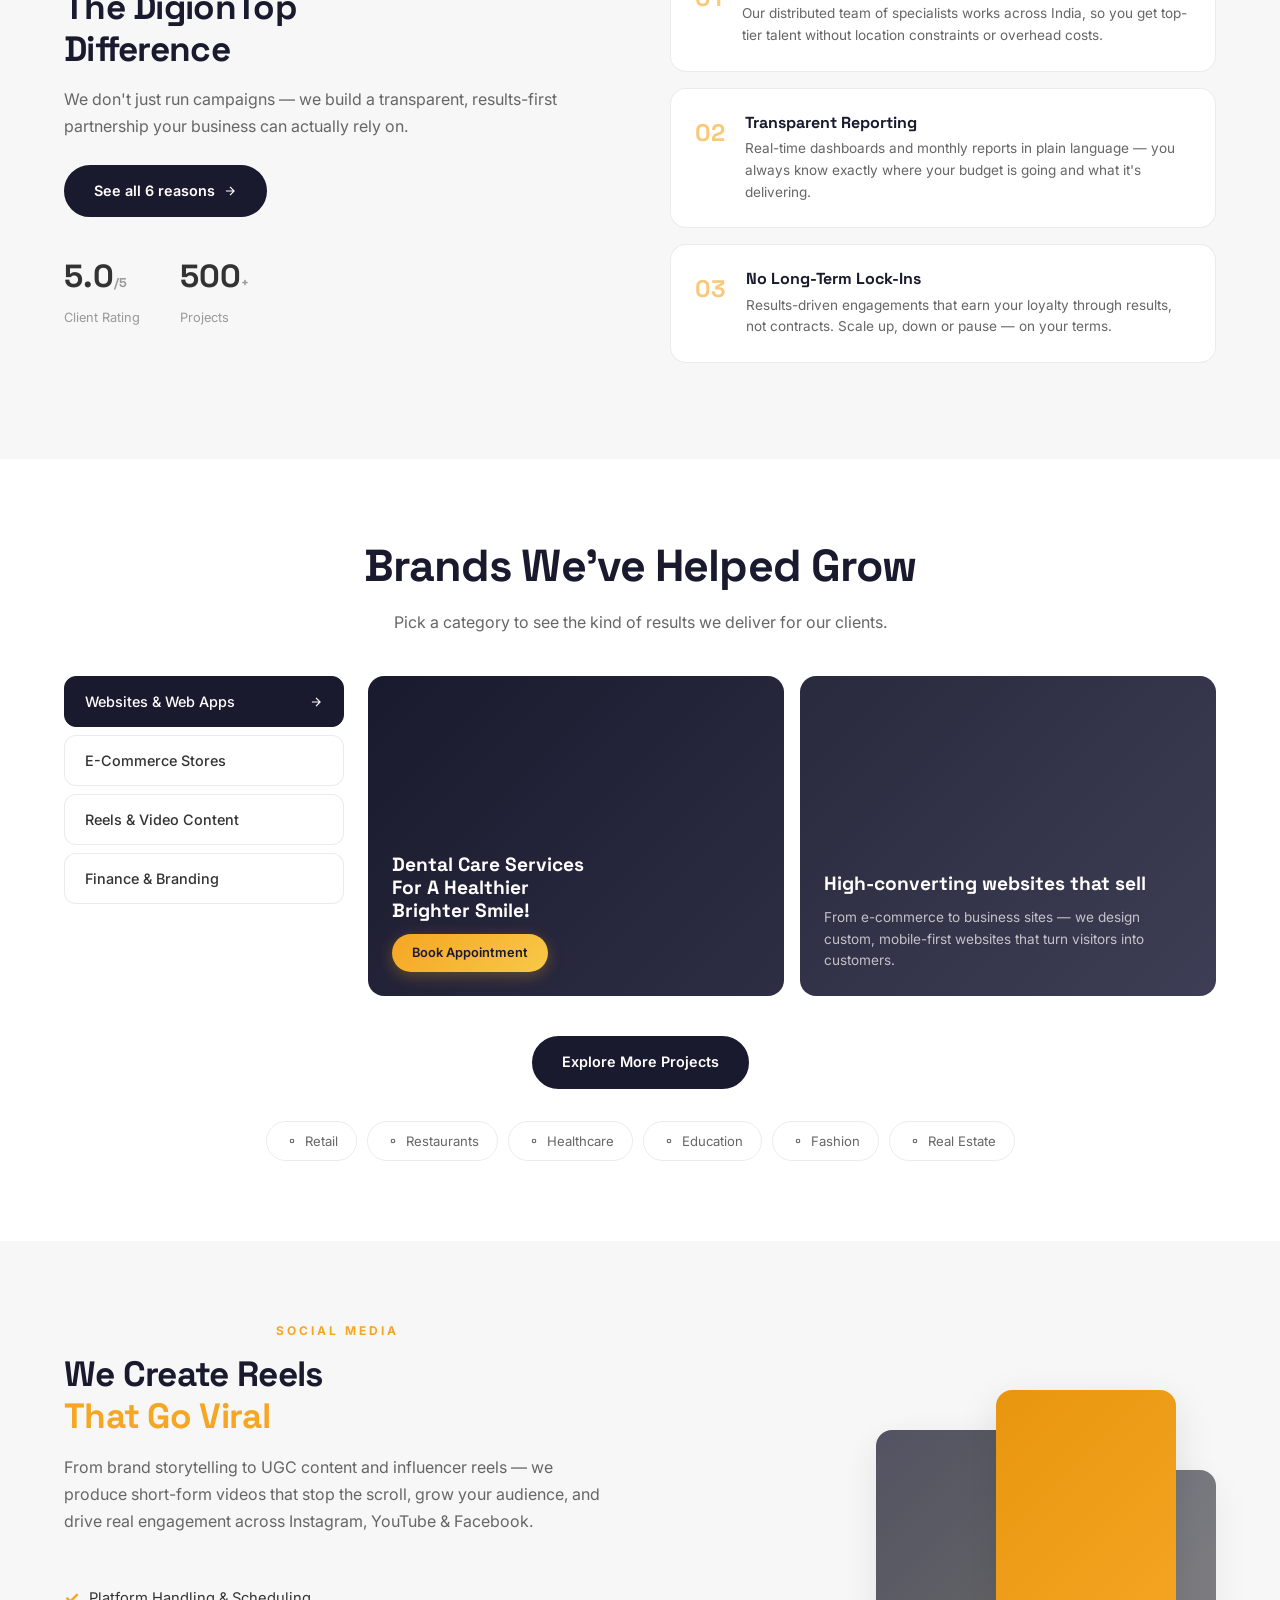
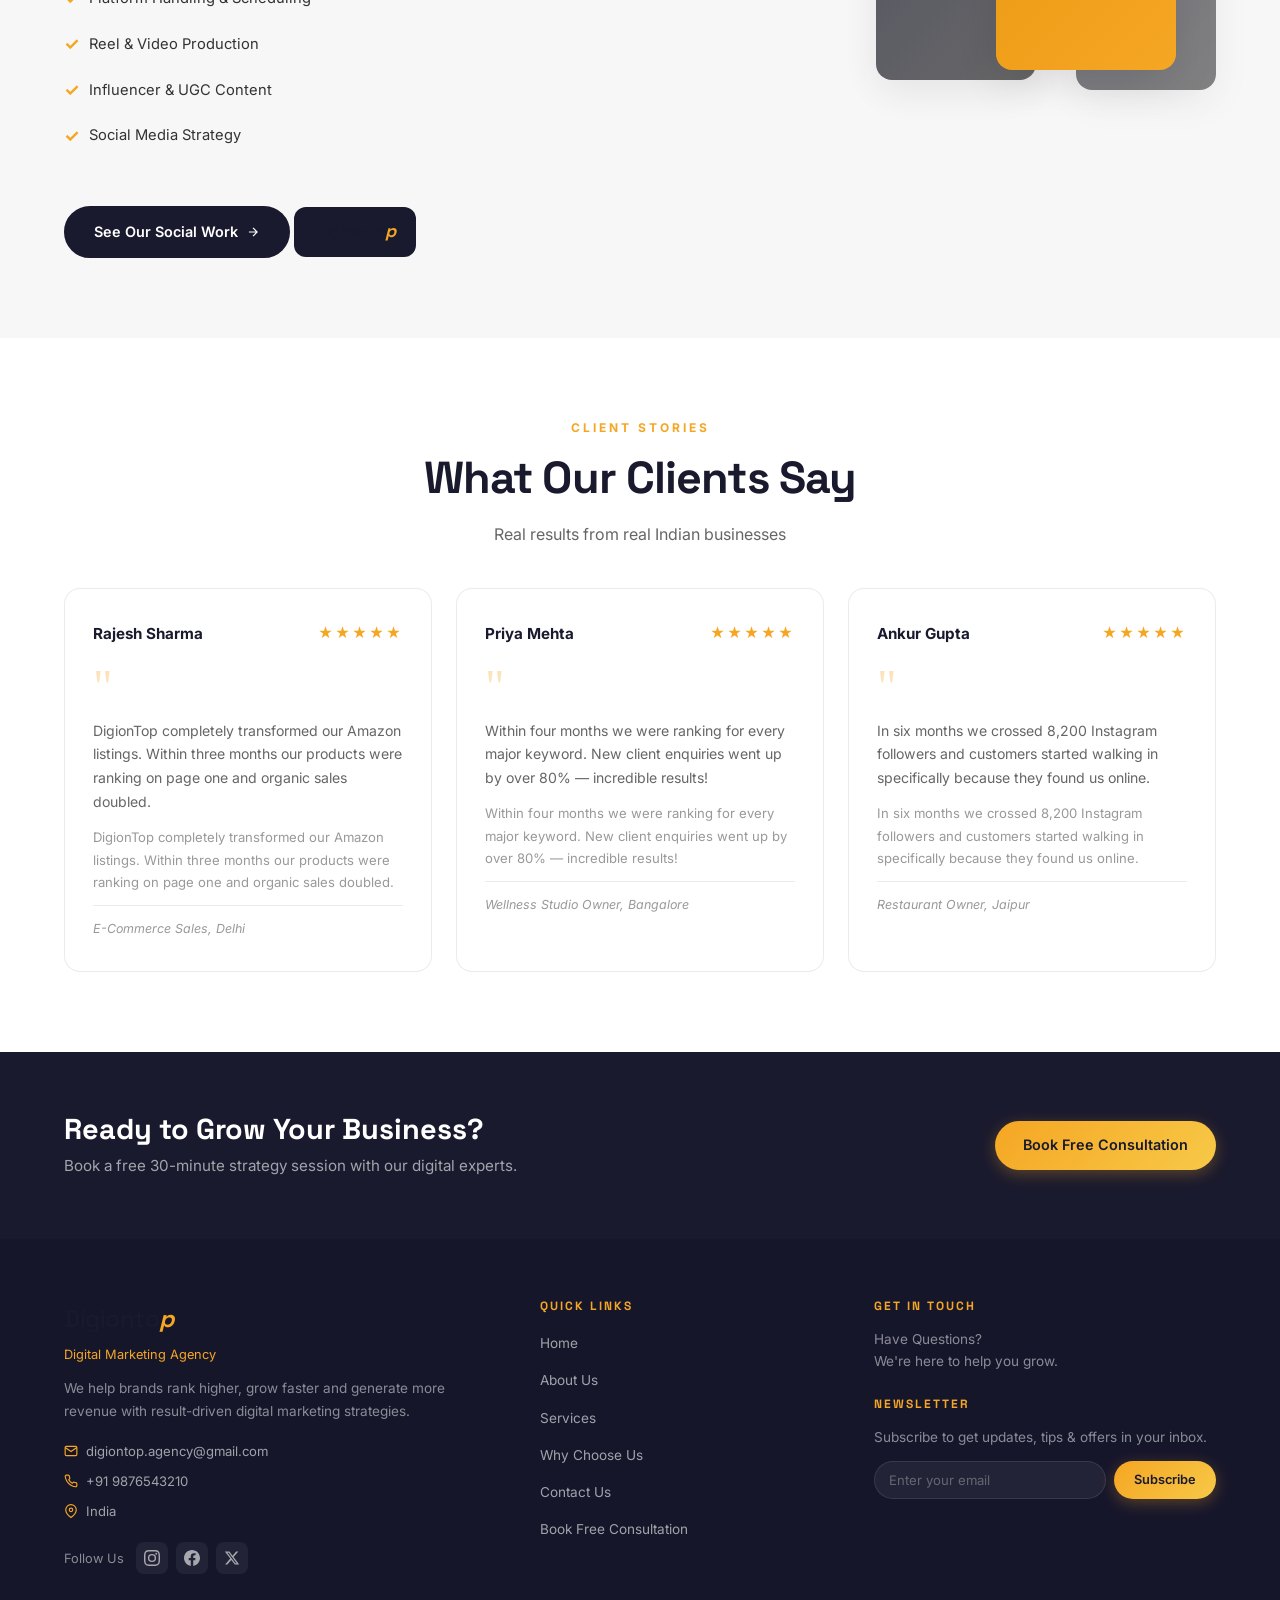
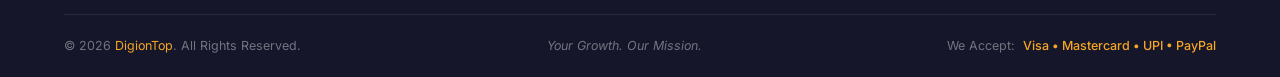
==== commit 38bca094: "Complete homepage redesign matching reference site exactly - Hero: Dark bg with golden "Stay On Top." ====
--- a/index.html
+++ b/index.html
@@ -3,125 +3,29 @@
 <head>
     <meta charset="UTF-8">
     <meta name="viewport" content="width=device-width, initial-scale=1.0">
-    <meta name="description" content="DigionTop — India's top-rated digital marketing agency. We deliver 10X ROI with expert SEO, social media marketing, Google Ads, Meta Ads, web design & e-commerce solutions. Get a free strategy call today!">
-    <meta name="keywords" content="digital marketing agency, best digital marketing company India, SEO services, social media marketing agency, Google Ads expert, Meta Ads agency, PPC management, brand strategy, web design agency, lead generation, online marketing, digital growth partner, ROI-driven marketing, performance marketing agency, content marketing, e-commerce marketing, Shopify expert, local SEO services, best SEO company">
-    <meta name="author" content="DigionTop Agency">
+    <meta name="description" content="DigionTop — India's top digital marketing agency. We help brands rank higher, grow faster & generate more revenue with SEO, Web Design, E-Commerce & Ads. Get a free strategy call today!">
+    <meta name="keywords" content="digital marketing agency, best digital marketing company India, SEO services, social media marketing, Google Ads, Meta Ads, web design, e-commerce marketing, Shopify expert">
     <meta name="robots" content="index, follow">
-    <meta name="theme-color" content="#6C3CE1">
-
-    <!-- Open Graph -->
-    <meta property="og:title" content="DigionTop — India's #1 ROI-Driven Digital Marketing Agency">
-    <meta property="og:description" content="10X your revenue with data-driven SEO, PPC, Social Media & Web Design. 200+ brands scaled. Book your free strategy session.">
+    <meta name="theme-color" content="#F5A623">
+    <meta property="og:title" content="DigionTop — Digital Marketing Agency India | SEO, Web Design & E-Commerce">
+    <meta property="og:description" content="We help brands rank higher, grow faster & generate more revenue. 500+ happy clients. Get a free strategy call.">
     <meta property="og:type" content="website">
-    <meta property="og:url" content="https://www.digiontop.com">
-    <meta property="og:image" content="https://www.digiontop.com/images/og-banner.jpg">
-
-    <!-- Twitter Card -->
-    <meta name="twitter:card" content="summary_large_image">
-    <meta name="twitter:title" content="DigionTop — India's #1 ROI-Driven Digital Marketing Agency">
-    <meta name="twitter:description" content="10X your revenue with data-driven digital marketing. Free strategy call available.">
-
-    <title>DigionTop — India's #1 Digital Marketing Agency | SEO, Web Design & E-Commerce</title>
-
+    <title>DigionTop — Digital Marketing Agency India | SEO, Web Design & E-Commerce</title>
     <link rel="canonical" href="https://www.digiontop.com/">
-
-    <!-- Fonts -->
     <link rel="preconnect" href="https://fonts.googleapis.com">
     <link rel="preconnect" href="https://fonts.gstatic.com" crossorigin>
-    <link href="https://fonts.googleapis.com/css2?family=Inter:wght@300;400;500;600;700;800;900&family=Space+Grotesk:wght@400;500;600;700&display=swap" rel="stylesheet">
-
+    <link href="https://fonts.googleapis.com/css2?family=Inter:wght@300;400;500;600;700;800;900&family=Space+Grotesk:wght@400;500;600;700;800&display=swap" rel="stylesheet">
     <link rel="stylesheet" href="css/style.css">
-
-    <!-- Schema — LocalBusiness -->
     <script type="application/ld+json">
-    {
-        "@context": "https://schema.org",
-        "@type": "ProfessionalService",
-        "name": "DigionTop Digital Marketing Agency",
-        "description": "India's top-rated digital marketing agency specializing in SEO, PPC, social media marketing, web design, e-commerce, and brand strategy.",
-        "url": "https://www.digiontop.com",
-        "telephone": "+91-9876543210",
-        "email": "hello@digiontop.com",
-        "address": {
-            "@type": "PostalAddress",
-            "addressLocality": "New Delhi",
-            "addressRegion": "Delhi",
-            "addressCountry": "IN"
-        },
-        "priceRange": "$$",
-        "openingHours": "Mo-Sa 09:00-19:00",
-        "sameAs": [
-            "https://www.instagram.com/digiontop",
-            "https://www.linkedin.com/company/digiontop",
-            "https://www.facebook.com/digiontop"
-        ],
-        "aggregateRating": {
-            "@type": "AggregateRating",
-            "ratingValue": "4.9",
-            "reviewCount": "187"
-        }
-    }
-    </script>
-
-    <!-- Schema — FAQ -->
-    <script type="application/ld+json">
-    {
-        "@context": "https://schema.org",
-        "@type": "FAQPage",
-        "mainEntity": [
-            {
-                "@type": "Question",
-                "name": "How much does digital marketing cost in India?",
-                "acceptedAnswer": {
-                    "@type": "Answer",
-                    "text": "Digital marketing packages in India typically range from ₹15,000 to ₹2,00,000+ per month depending on the services, channels, and business goals. At DigionTop, we offer customized ROI-driven packages starting at ₹25,000/month."
-                }
-            },
-            {
-                "@type": "Question",
-                "name": "Which is the best digital marketing agency in India?",
-                "acceptedAnswer": {
-                    "@type": "Answer",
-                    "text": "DigionTop is rated among India's top digital marketing agencies with 200+ brands scaled, 4.9/5 Google rating, and proven 10X ROI track record across SEO, PPC, and social media marketing."
-                }
-            },
-            {
-                "@type": "Question",
-                "name": "How long does SEO take to show results?",
-                "acceptedAnswer": {
-                    "@type": "Answer",
-                    "text": "SEO typically takes 3-6 months to show significant results. At DigionTop, our data-driven SEO strategies often deliver ranking improvements within the first 60 days, with substantial traffic growth by month 4."
-                }
-            }
-        ]
-    }
+    {"@context":"https://schema.org","@type":"ProfessionalService","name":"DigionTop Digital Marketing Agency","description":"India's top digital marketing agency specializing in SEO, Web Design, E-Commerce & Paid Ads.","url":"https://www.digiontop.com","telephone":"+91-9876543210","email":"hello@digiontop.com","address":{"@type":"PostalAddress","addressLocality":"New Delhi","addressRegion":"Delhi","addressCountry":"IN"},"aggregateRating":{"@type":"AggregateRating","ratingValue":"4.9","reviewCount":"187"}}
     </script>
 </head>
 <body>
 
-    <!-- Cursor Glow -->
-    <div class="cursor-glow" id="cursorGlow"></div>
-
-    <!-- Particle Canvas -->
-    <canvas class="particle-canvas" id="particleCanvas"></canvas>
-
-    <!-- ========== PRELOADER ========== -->
-    <div class="preloader" id="preloader">
-        <div class="preloader-inner">
-            <div class="preloader-logo">
-                <span class="preloader-icon">D</span>
-                <span class="preloader-text">Digion<strong>Top</strong></span>
-            </div>
-            <div class="preloader-bar">
-                <div class="preloader-progress"></div>
-            </div>
-        </div>
-    </div>
-
-    <!-- ========== NAVIGATION ========== -->
-    <nav class="navbar" id="navbar" role="navigation" aria-label="Main Navigation">
+    <!-- ========== NAVBAR ========== -->
+    <nav class="navbar" id="navbar">
         <div class="container nav-container">
-            <a href="index.html" class="logo" aria-label="DigionTop Home">
+            <a href="index.html" class="logo">
                 <span class="logo-text">Digionto<strong>p</strong></span>
             </a>
             <div class="nav-center">
@@ -132,11 +36,11 @@
                         <a href="services.html" class="nav-link">Services <svg width="10" height="10" viewBox="0 0 24 24" fill="none" stroke="currentColor" stroke-width="2"><path d="M6 9l6 6 6-6"/></svg></a>
                         <div class="dropdown-menu">
                             <a href="seo.html">SEO Services</a>
-                            <a href="ppc.html">Google Ads & PPC</a>
+                            <a href="ppc.html">Google Ads &amp; PPC</a>
                             <a href="social-media.html">Social Media Marketing</a>
                             <a href="meta-ads.html">Meta / Facebook Ads</a>
-                            <a href="web-design.html">Web Design & Development</a>
-                            <a href="ecommerce.html">E-Commerce & Shopify</a>
+                            <a href="web-design.html">Web Design &amp; Development</a>
+                            <a href="ecommerce.html">E-Commerce &amp; Shopify</a>
                         </div>
                     </li>
                     <li><a href="case-studies.html" class="nav-link">Projects</a></li>
@@ -148,789 +52,332 @@
                 <svg width="16" height="16" viewBox="0 0 24 24" fill="none" stroke="currentColor" stroke-width="2"><path d="M5 12h14M12 5l7 7-7 7"/></svg>
                 <span>Get Free Consultation</span>
             </a>
-            <button type="button" class="hamburger" id="hamburger" aria-label="Toggle navigation menu" aria-expanded="false">
+            <button type="button" class="hamburger" id="hamburger" aria-expanded="false">
                 <span></span><span></span><span></span>
             </button>
         </div>
     </nav>
 
-    <!-- ========== HERO SECTION ========== -->
-    <header class="hero" id="hero">
-        <div class="hero-bg-shapes">
-            <div class="shape shape-1"></div>
-            <div class="shape shape-2"></div>
-            <div class="shape shape-3"></div>
-            <div class="hero-orb hero-orb-1"></div>
-            <div class="hero-orb hero-orb-2"></div>
-            <div class="grid-overlay"></div>
-        </div>
-        <div class="container hero-content">
-            <div class="hero-badge" data-animate="fade-up">
-                <span class="badge-dot"></span>
-                Trusted by 200+ Brands Across India
-            </div>
-            <h1 class="hero-title" data-animate="fade-up" data-delay="100">
-                We Don't Just Market.<br>
-                <span class="gradient-text">We Scale Brands</span> to 10X Revenue.
-            </h1>
-            <p class="hero-subtitle" data-animate="fade-up" data-delay="200">
-                India's most result-obsessed <strong>digital marketing agency</strong>. From <a href="#seo-services">SEO</a> & <a href="#ppc-services">Google Ads</a> to <a href="#social-media-services">social media marketing</a>, <a href="#web-design-services">web design</a> & <a href="#ecommerce-services">e-commerce</a> — we build growth engines that print revenue.
-            </p>
-            <div class="hero-cta-group" data-animate="fade-up" data-delay="300">
-                <a href="#contact" class="btn btn-primary btn-lg btn-glow">
-                    <span>Get Free Strategy Call</span>
-                    <svg width="20" height="20" viewBox="0 0 24 24" fill="none" stroke="currentColor" stroke-width="2"><path d="M5 12h14M12 5l7 7-7 7"/></svg>
-                </a>
-                <a href="#case-studies" class="btn btn-glass btn-lg">
-                    <span>See Our Results</span>
-                </a>
-            </div>
-            <div class="hero-stats" data-animate="fade-up" data-delay="400">
-                <div class="stat-item">
-                    <span class="stat-number" data-count="200">0</span><span class="stat-suffix">+</span>
-                    <span class="stat-label">Brands Scaled</span>
-                </div>
-                <div class="stat-divider"></div>
-                <div class="stat-item">
-                    <span class="stat-number" data-count="10">0</span><span class="stat-suffix">X</span>
-                    <span class="stat-label">Average ROI</span>
-                </div>
-                <div class="stat-divider"></div>
-                <div class="stat-item">
-                    <span class="stat-number" data-count="50">0</span><span class="stat-suffix">Cr+</span>
-                    <span class="stat-label">Revenue Generated</span>
-                </div>
-                <div class="stat-divider"></div>
-                <div class="stat-item">
-                    <span class="stat-number" data-count="4.9">0</span><span class="stat-suffix">/5</span>
-                    <span class="stat-label">Google Rating</span>
-                </div>
-            </div>
-        </div>
-        <div class="hero-scroll-indicator">
-            <span>Scroll to explore</span>
-            <div class="scroll-line"></div>
-        </div>
-    </header>
-
-    <!-- ========== BRAND TICKER ========== -->
-    <section class="brand-ticker" aria-label="Trusted by leading brands">
-        <div class="ticker-label">Trusted by industry leaders</div>
-        <div class="ticker-track">
-            <div class="ticker-content">
-                <span class="ticker-item">Zomato</span>
-                <span class="ticker-item">Lenskart</span>
-                <span class="ticker-item">BoAt</span>
-                <span class="ticker-item">Mamaearth</span>
-                <span class="ticker-item">Sugar Cosmetics</span>
-                <span class="ticker-item">PharmEasy</span>
-                <span class="ticker-item">Nykaa</span>
-                <span class="ticker-item">Urban Company</span>
-                <span class="ticker-item">Zomato</span>
-                <span class="ticker-item">Lenskart</span>
-                <span class="ticker-item">BoAt</span>
-                <span class="ticker-item">Mamaearth</span>
-                <span class="ticker-item">Sugar Cosmetics</span>
-                <span class="ticker-item">PharmEasy</span>
-                <span class="ticker-item">Nykaa</span>
-                <span class="ticker-item">Urban Company</span>
-            </div>
-        </div>
-    </section>
-
-    <!-- ========== SERVICES SECTION ========== -->
-    <section class="services" id="services">
-        <div class="container">
-            <div class="section-header" data-animate="fade-up">
-                <span class="section-tag">Our Services</span>
-                <h2 class="section-title">Full-Stack <span class="gradient-text">Digital Marketing</span> Solutions</h2>
-                <p class="section-subtitle">Every service is engineered to drive measurable growth. No vanity metrics — only <strong>revenue-generating strategies</strong>.</p>
-            </div>
-            <div class="services-grid">
-                <!-- SEO -->
-                <article class="service-card" data-animate="fade-up" data-delay="0" id="seo-services">
-                    <div class="service-card-glow"></div>
-                    <div class="service-icon-wrap">
-                        <div class="service-icon">
-                            <svg viewBox="0 0 48 48" fill="none"><circle cx="20" cy="20" r="14" stroke="currentColor" stroke-width="3"/><path d="M30 30L42 42" stroke="currentColor" stroke-width="3" stroke-linecap="round"/><path d="M15 20h10M20 15v10" stroke="currentColor" stroke-width="2" stroke-linecap="round"/></svg>
-                        </div>
-                    </div>
-                    <h3 class="service-title"><a href="#contact">Search Engine Optimization (SEO)</a></h3>
-                    <p class="service-desc">Dominate Google rankings with our data-driven <strong>SEO services</strong>. Technical SEO, on-page optimization, link building & local SEO that drives organic traffic and qualified leads.</p>
-                    <ul class="service-features">
-                        <li>Technical SEO Audit & Fixes</li>
-                        <li>Keyword Research & Content Strategy</li>
-                        <li>High-Authority Link Building</li>
-                        <li>Local SEO & Google Business Profile</li>
+    <!-- ========== HERO ========== -->
+    <section class="hero" id="hero">
+        <div class="hero-bg">
+            <div class="hero-overlay"></div>
+        </div>
+        <div class="container hero-container">
+            <div class="hero-content">
+                <div class="hero-badge">#1 Digital Marketing Agency</div>
+                <h1 class="hero-title">Stay On <span class="text-gold">Top.</span></h1>
+                <p class="hero-subtitle">We Help Brands Rank Higher, Grow Faster<br>& Generate More Revenue.</p>
+                <div class="hero-btns">
+                    <a href="contact.html" class="btn btn-gold">
+                        <svg width="16" height="16" viewBox="0 0 24 24" fill="none" stroke="currentColor" stroke-width="2"><path d="M22 16.92v3a2 2 0 01-2.18 2 19.79 19.79 0 01-8.63-3.07 19.5 19.5 0 01-6-6 19.79 19.79 0 01-3.07-8.67A2 2 0 014.11 2h3a2 2 0 012 1.72c.127.96.361 1.903.7 2.81a2 2 0 01-.45 2.11L8.09 9.91a16 16 0 006 6l1.27-1.27a2 2 0 012.11-.45c.907.339 1.85.573 2.81.7A2 2 0 0122 16.92z"/></svg>
+                        Get a Free Strategy Call
+                    </a>
+                    <a href="services.html" class="btn btn-outline-light">
+                        <svg width="16" height="16" viewBox="0 0 24 24" fill="none" stroke="currentColor" stroke-width="2"><path d="M1 12s4-8 11-8 11 8 11 8-4 8-11 8-11-8-11-8z"/><circle cx="12" cy="12" r="3"/></svg>
+                        View Our Services
+                    </a>
+                </div>
+                <div class="hero-stats">
+                    <div class="hero-stat">
+                        <strong>500+</strong><span>Happy Clients</span>
+                    </div>
+                    <div class="hero-stat">
+                        <strong>2.X+</strong><span>Average Growth</span>
+                    </div>
+                    <div class="hero-stat">
+                        <strong>#1</strong><span>Client Satisfaction</span>
+                    </div>
+                </div>
+            </div>
+            <div class="hero-visual">
+                <div class="hero-img-card hero-img-1">
+                    <div class="img-placeholder" style="background:linear-gradient(135deg,#F5A623,#FF8C00);"></div>
+                    <span>Growth</span>
+                </div>
+                <div class="hero-img-card hero-img-2">
+                    <div class="img-placeholder" style="background:linear-gradient(135deg,#333,#555);"></div>
+                    <span>Strategy</span>
+                </div>
+                <div class="hero-img-card hero-img-3">
+                    <div class="img-placeholder" style="background:linear-gradient(135deg,#F5A623,#e8960f);"></div>
+                    <span>Revenue</span>
+                </div>
+            </div>
+        </div>
+    </section>
+
+    <!-- ========== SERVICES ========== -->
+    <section class="section services-section" id="services">
+        <div class="container">
+            <div class="section-label">OUR SERVICES</div>
+            <h2 class="section-heading">Everything Your Business Needs to Grow Online</h2>
+            <p class="section-subtext">From building your website to ranking it on Google — we handle it all.</p>
+
+            <div class="services-tabs">
+                <div class="service-tab-card active" data-tab="ecommerce">
+                    <div class="tab-icon">
+                        <svg width="24" height="24" viewBox="0 0 24 24" fill="none" stroke="currentColor" stroke-width="2"><path d="M6 2L3 6v14a2 2 0 002 2h14a2 2 0 002-2V6l-3-4z"/><path d="M3 6h18M16 10a4 4 0 01-8 0"/></svg>
+                    </div>
+                    <h3>E-Commerce Solutions</h3>
+                    <p>End-to-end marketplace management on Amazon, Flipkart and Meesho — from listing optimization to sponsored ads and account health.</p>
+                </div>
+                <div class="service-tab-card" data-tab="ads">
+                    <div class="tab-icon">
+                        <svg width="24" height="24" viewBox="0 0 24 24" fill="none" stroke="currentColor" stroke-width="2"><rect x="2" y="3" width="20" height="14" rx="2"/><path d="M8 21h8M12 17v4"/></svg>
+                    </div>
+                    <h3>Ads & Campaigns</h3>
+                    <p>Run high-converting Google Ads & Meta Ads. Boost your reach for maximum results, and turn clicks into real sales with data-driven ad campaigns.</p>
+                </div>
+            </div>
+        </div>
+    </section>
+
+    <!-- ========== WHY US / DIFFERENCE ========== -->
+    <section class="section whyus-section" id="whyus">
+        <div class="container">
+            <div class="whyus-grid">
+                <div class="whyus-left">
+                    <div class="section-label">WHY CHOOSE US</div>
+                    <h2 class="section-heading" style="text-align:left;">The DigionTop<br>Difference</h2>
+                    <p class="section-subtext" style="text-align:left;">We don't just run campaigns — we build a transparent, results-first partnership your business can actually rely on.</p>
+                    <a href="about.html" class="btn btn-dark">See all 6 reasons <svg width="14" height="14" viewBox="0 0 24 24" fill="none" stroke="currentColor" stroke-width="2"><path d="M5 12h14M12 5l7 7-7 7"/></svg></a>
+                    <div class="whyus-mini-stats">
+                        <div>
+                            <strong>5.0<span class="text-gold">/5</span></strong>
+                            <span>Client Rating</span>
+                        </div>
+                        <div>
+                            <strong>500<span class="text-gold">+</span></strong>
+                            <span>Projects</span>
+                        </div>
+                    </div>
+                </div>
+                <div class="whyus-right">
+                    <div class="reason-card">
+                        <span class="reason-num">01</span>
+                        <div>
+                            <h4>Remote-First India-Wide</h4>
+                            <p>Our distributed team of specialists works across India, so you get top-tier talent without location constraints or overhead costs.</p>
+                        </div>
+                    </div>
+                    <div class="reason-card">
+                        <span class="reason-num">02</span>
+                        <div>
+                            <h4>Transparent Reporting</h4>
+                            <p>Real-time dashboards and monthly reports in plain language — you always know exactly where your budget is going and what it's delivering.</p>
+                        </div>
+                    </div>
+                    <div class="reason-card">
+                        <span class="reason-num">03</span>
+                        <div>
+                            <h4>No Long-Term Lock-Ins</h4>
+                            <p>Results-driven engagements that earn your loyalty through results, not contracts. Scale up, down or pause — on your terms.</p>
+                        </div>
+                    </div>
+                </div>
+            </div>
+        </div>
+    </section>
+
+    <!-- ========== PROJECTS ========== -->
+    <section class="section projects-section" id="projects">
+        <div class="container">
+            <h2 class="section-heading">Brands We've Helped Grow</h2>
+            <p class="section-subtext">Pick a category to see the kind of results we deliver for our clients.</p>
+
+            <div class="projects-layout">
+                <div class="project-categories">
+                    <button class="project-cat active">Websites & Web Apps <svg width="14" height="14" viewBox="0 0 24 24" fill="none" stroke="currentColor" stroke-width="2"><path d="M5 12h14M12 5l7 7-7 7"/></svg></button>
+                    <button class="project-cat">E-Commerce Stores <svg width="14" height="14" viewBox="0 0 24 24" fill="none" stroke="currentColor" stroke-width="2"><path d="M5 12h14M12 5l7 7-7 7"/></svg></button>
+                    <button class="project-cat">Reels & Video Content <svg width="14" height="14" viewBox="0 0 24 24" fill="none" stroke="currentColor" stroke-width="2"><path d="M5 12h14M12 5l7 7-7 7"/></svg></button>
+                    <button class="project-cat">Finance & Branding <svg width="14" height="14" viewBox="0 0 24 24" fill="none" stroke="currentColor" stroke-width="2"><path d="M5 12h14M12 5l7 7-7 7"/></svg></button>
+                </div>
+                <div class="project-showcase">
+                    <div class="project-card project-card-large">
+                        <div class="project-thumb" style="background:linear-gradient(135deg,#1a1a2e,#2d2d44);">
+                            <div class="project-overlay">
+                                <h3>Dental Care Services<br>For A Healthier<br>Brighter Smile!</h3>
+                                <a href="case-studies.html" class="btn btn-gold btn-sm">Book Appointment</a>
+                            </div>
+                        </div>
+                    </div>
+                    <div class="project-card project-card-small">
+                        <div class="project-thumb" style="background:linear-gradient(135deg,#2a2a3e,#3d3d55);">
+                            <div class="project-overlay">
+                                <h3>High-converting websites that sell</h3>
+                                <p>From e-commerce to business sites — we design custom, mobile-first websites that turn visitors into customers.</p>
+                            </div>
+                        </div>
+                    </div>
+                </div>
+            </div>
+
+            <a href="case-studies.html" class="btn btn-dark" style="margin:40px auto 32px;display:flex;width:fit-content;">Explore More Projects</a>
+
+            <div class="industry-tags">
+                <span class="industry-tag"><svg width="14" height="14" viewBox="0 0 24 24" fill="none" stroke="currentColor" stroke-width="2"><circle cx="12" cy="12" r="3"/></svg> Retail</span>
+                <span class="industry-tag"><svg width="14" height="14" viewBox="0 0 24 24" fill="none" stroke="currentColor" stroke-width="2"><circle cx="12" cy="12" r="3"/></svg> Restaurants</span>
+                <span class="industry-tag"><svg width="14" height="14" viewBox="0 0 24 24" fill="none" stroke="currentColor" stroke-width="2"><circle cx="12" cy="12" r="3"/></svg> Healthcare</span>
+                <span class="industry-tag"><svg width="14" height="14" viewBox="0 0 24 24" fill="none" stroke="currentColor" stroke-width="2"><circle cx="12" cy="12" r="3"/></svg> Education</span>
+                <span class="industry-tag"><svg width="14" height="14" viewBox="0 0 24 24" fill="none" stroke="currentColor" stroke-width="2"><circle cx="12" cy="12" r="3"/></svg> Fashion</span>
+                <span class="industry-tag"><svg width="14" height="14" viewBox="0 0 24 24" fill="none" stroke="currentColor" stroke-width="2"><circle cx="12" cy="12" r="3"/></svg> Real Estate</span>
+            </div>
+        </div>
+    </section>
+
+    <!-- ========== SOCIAL MEDIA / REELS ========== -->
+    <section class="section reels-section" id="reels">
+        <div class="container">
+            <div class="reels-grid">
+                <div class="reels-content">
+                    <div class="section-label">SOCIAL MEDIA</div>
+                    <h2 class="section-heading" style="text-align:left;">We Create Reels<br><span class="text-gold">That Go Viral</span></h2>
+                    <p class="section-subtext" style="text-align:left;">From brand storytelling to UGC content and influencer reels — we produce short-form videos that stop the scroll, grow your audience, and drive real engagement across Instagram, YouTube & Facebook.</p>
+                    <ul class="reels-features">
+                        <li><span class="check-gold">&#10003;</span> Platform Handling & Scheduling</li>
+                        <li><span class="check-gold">&#10003;</span> Reel & Video Production</li>
+                        <li><span class="check-gold">&#10003;</span> Influencer & UGC Content</li>
+                        <li><span class="check-gold">&#10003;</span> Social Media Strategy</li>
                     </ul>
-                    <a href="#contact" class="service-cta">Get SEO Strategy <svg width="16" height="16" viewBox="0 0 24 24" fill="none" stroke="currentColor" stroke-width="2"><path d="M5 12h14M12 5l7 7-7 7"/></svg></a>
-                </article>
-
-                <!-- PPC -->
-                <article class="service-card" data-animate="fade-up" data-delay="100" id="ppc-services">
-                    <div class="service-card-glow"></div>
-                    <div class="service-icon-wrap">
-                        <div class="service-icon">
-                            <svg viewBox="0 0 48 48" fill="none"><rect x="4" y="8" width="40" height="32" rx="4" stroke="currentColor" stroke-width="3"/><path d="M16 28V20M24 28V16M32 28V22" stroke="currentColor" stroke-width="3" stroke-linecap="round"/></svg>
-                        </div>
-                    </div>
-                    <h3 class="service-title"><a href="#contact">Google Ads & PPC Management</a></h3>
-                    <p class="service-desc">Maximize every rupee with our <strong>performance marketing</strong> expertise. Google Ads, Shopping Ads & YouTube Ads managed by certified experts for the highest ROAS.</p>
-                    <ul class="service-features">
-                        <li>Google Search & Display Ads</li>
-                        <li>Google Shopping & YouTube Ads</li>
-                        <li>Landing Page Optimization</li>
-                        <li>Conversion Tracking & A/B Testing</li>
-                    </ul>
-                    <a href="#contact" class="service-cta">Launch PPC Campaign <svg width="16" height="16" viewBox="0 0 24 24" fill="none" stroke="currentColor" stroke-width="2"><path d="M5 12h14M12 5l7 7-7 7"/></svg></a>
-                </article>
-
-                <!-- Social Media -->
-                <article class="service-card" data-animate="fade-up" data-delay="200" id="social-media-services">
-                    <div class="service-card-glow"></div>
-                    <div class="service-icon-wrap">
-                        <div class="service-icon">
-                            <svg viewBox="0 0 48 48" fill="none"><circle cx="24" cy="14" r="6" stroke="currentColor" stroke-width="3"/><circle cx="12" cy="34" r="5" stroke="currentColor" stroke-width="3"/><circle cx="36" cy="34" r="5" stroke="currentColor" stroke-width="3"/><path d="M20 18L14 30M28 18L34 30M16 34h16" stroke="currentColor" stroke-width="2"/></svg>
-                        </div>
-                    </div>
-                    <h3 class="service-title"><a href="#contact">Social Media Marketing</a></h3>
-                    <p class="service-desc">Build a brand that people love. Our <strong>social media marketing agency</strong> team creates scroll-stopping content for Instagram, Facebook, LinkedIn & Twitter that converts followers into customers.</p>
-                    <ul class="service-features">
-                        <li>Content Strategy & Calendar</li>
-                        <li>Reels, Stories & Carousel Design</li>
-                        <li>Community Management</li>
-                        <li>Influencer Marketing Campaigns</li>
-                    </ul>
-                    <a href="#contact" class="service-cta">Grow Social Presence <svg width="16" height="16" viewBox="0 0 24 24" fill="none" stroke="currentColor" stroke-width="2"><path d="M5 12h14M12 5l7 7-7 7"/></svg></a>
-                </article>
-
-                <!-- Meta Ads -->
-                <article class="service-card" data-animate="fade-up" data-delay="300" id="meta-ads-services">
-                    <div class="service-card-glow"></div>
-                    <div class="service-icon-wrap">
-                        <div class="service-icon">
-                            <svg viewBox="0 0 48 48" fill="none"><path d="M8 24c0-8.837 7.163-16 16-16s16 7.163 16 16-7.163 16-16 16S8 32.837 8 24z" stroke="currentColor" stroke-width="3"/><path d="M18 18l12 6-12 6V18z" fill="currentColor" opacity="0.3" stroke="currentColor" stroke-width="2"/></svg>
-                        </div>
-                    </div>
-                    <h3 class="service-title"><a href="#contact">Meta Ads & Facebook Advertising</a></h3>
-                    <p class="service-desc">Unlock the power of 400M+ Indian users. Our <strong>Meta Ads agency</strong> specialists run hyper-targeted Facebook & Instagram ad campaigns that deliver leads at the lowest CPA.</p>
-                    <ul class="service-features">
-                        <li>Facebook & Instagram Ads</li>
-                        <li>Retargeting & Lookalike Audiences</li>
-                        <li>Creative A/B Testing</li>
-                        <li>Catalog & Dynamic Product Ads</li>
-                    </ul>
-                    <a href="#contact" class="service-cta">Scale with Meta Ads <svg width="16" height="16" viewBox="0 0 24 24" fill="none" stroke="currentColor" stroke-width="2"><path d="M5 12h14M12 5l7 7-7 7"/></svg></a>
-                </article>
-
-                <!-- Web Design -->
-                <article class="service-card" data-animate="fade-up" data-delay="400" id="web-design-services">
-                    <div class="service-card-glow"></div>
-                    <div class="service-icon-wrap">
-                        <div class="service-icon">
-                            <svg viewBox="0 0 48 48" fill="none"><rect x="6" y="6" width="36" height="28" rx="3" stroke="currentColor" stroke-width="3"/><path d="M6 14h36M18 40h12M24 34v6" stroke="currentColor" stroke-width="3" stroke-linecap="round"/><circle cx="12" cy="10" r="1.5" fill="currentColor"/><circle cx="17" cy="10" r="1.5" fill="currentColor"/><circle cx="22" cy="10" r="1.5" fill="currentColor"/></svg>
-                        </div>
-                    </div>
-                    <h3 class="service-title"><a href="#contact">Website Design & Development</a></h3>
-                    <p class="service-desc">Your website is your #1 salesperson. Our <strong>web design agency</strong> builds blazing-fast, conversion-optimized websites that turn visitors into paying customers — 24/7.</p>
-                    <ul class="service-features">
-                        <li>Custom UI/UX Design</li>
-                        <li>Mobile-First Development</li>
-                        <li>E-commerce & Shopify</li>
-                        <li>Speed & Core Web Vitals Optimization</li>
-                    </ul>
-                    <a href="#contact" class="service-cta">Build My Website <svg width="16" height="16" viewBox="0 0 24 24" fill="none" stroke="currentColor" stroke-width="2"><path d="M5 12h14M12 5l7 7-7 7"/></svg></a>
-                </article>
-
-                <!-- E-Commerce -->
-                <article class="service-card" data-animate="fade-up" data-delay="500" id="ecommerce-services">
-                    <div class="service-card-glow"></div>
-                    <div class="service-icon-wrap">
-                        <div class="service-icon">
-                            <svg viewBox="0 0 48 48" fill="none"><path d="M6 6h6l4 20h20l4-14H16" stroke="currentColor" stroke-width="3" stroke-linecap="round" stroke-linejoin="round"/><circle cx="20" cy="34" r="3" stroke="currentColor" stroke-width="3"/><circle cx="34" cy="34" r="3" stroke="currentColor" stroke-width="3"/></svg>
-                        </div>
-                    </div>
-                    <h3 class="service-title"><a href="#contact">E-Commerce & Shopify Solutions</a></h3>
-                    <p class="service-desc">Scale your online store to 7-figures. Our <strong>e-commerce marketing</strong> experts handle Shopify development, product listing optimization, marketplace management & growth strategies.</p>
-                    <ul class="service-features">
-                        <li>Shopify Store Setup & Design</li>
-                        <li>Product Listing & Catalog Optimization</li>
-                        <li>Amazon & Flipkart Marketplace</li>
-                        <li>E-Commerce Funnel Optimization</li>
-                    </ul>
-                    <a href="#contact" class="service-cta">Scale My Store <svg width="16" height="16" viewBox="0 0 24 24" fill="none" stroke="currentColor" stroke-width="2"><path d="M5 12h14M12 5l7 7-7 7"/></svg></a>
-                </article>
-            </div>
-        </div>
-    </section>
-
-    <!-- ========== RESULTS / NUMBERS ========== -->
-    <section class="results" id="results">
-        <div class="container">
-            <div class="section-header" data-animate="fade-up">
-                <span class="section-tag">Proven Results</span>
-                <h2 class="section-title">Numbers That <span class="gradient-text">Speak Louder</span> Than Promises</h2>
-                <p class="section-subtitle">We don't sell dreams — we deliver dashboards full of green arrows. Here's the impact our <a href="#services">digital marketing services</a> have created.</p>
-            </div>
-            <div class="results-grid">
-                <div class="result-card glass-card" data-animate="fade-up">
-                    <div class="result-icon-bg"></div>
-                    <div class="result-number"><span data-count="50">0</span>Cr+</div>
-                    <div class="result-label">Revenue Generated for Clients</div>
-                    <div class="result-bar"><div class="result-bar-fill" style="width:95%"></div></div>
-                </div>
-                <div class="result-card glass-card" data-animate="fade-up" data-delay="100">
-                    <div class="result-icon-bg"></div>
-                    <div class="result-number"><span data-count="2">0</span>M+</div>
-                    <div class="result-label">Leads Delivered</div>
-                    <div class="result-bar"><div class="result-bar-fill" style="width:85%"></div></div>
-                </div>
-                <div class="result-card glass-card" data-animate="fade-up" data-delay="200">
-                    <div class="result-icon-bg"></div>
-                    <div class="result-number"><span data-count="500">0</span>%</div>
-                    <div class="result-label">Avg. Organic Traffic Growth</div>
-                    <div class="result-bar"><div class="result-bar-fill" style="width:90%"></div></div>
-                </div>
-                <div class="result-card glass-card" data-animate="fade-up" data-delay="300">
-                    <div class="result-icon-bg"></div>
-                    <div class="result-number"><span data-count="3.2">0</span>X</div>
-                    <div class="result-label">Average ROAS on Paid Ads</div>
-                    <div class="result-bar"><div class="result-bar-fill" style="width:80%"></div></div>
-                </div>
-            </div>
-        </div>
-    </section>
-
-    <!-- ========== WHY CHOOSE US ========== -->
-    <section class="why-us" id="why-us">
-        <div class="container">
-            <div class="section-header" data-animate="fade-up">
-                <span class="section-tag">Why DigionTop</span>
-                <h2 class="section-title">Why 200+ Brands <span class="gradient-text">Choose Us</span></h2>
-                <p class="section-subtitle">We're not just another agency. Here's what makes DigionTop the <strong>growth partner</strong> serious businesses trust.</p>
-            </div>
-            <div class="why-grid">
-                <div class="why-card glass-card" data-animate="fade-up">
-                    <div class="why-number">01</div>
-                    <h3>ROI-First Approach</h3>
-                    <p>Every strategy ties directly to revenue. We don't chase vanity metrics — we chase <strong>profit</strong>. Your dashboard will be full of green arrows, not excuses.</p>
-                </div>
-                <div class="why-card glass-card" data-animate="fade-up" data-delay="100">
-                    <div class="why-number">02</div>
-                    <h3>No Lock-In Contracts</h3>
-                    <p>We earn your business every single month. No 6-month lock-ins, no exit penalties. Stay because you <strong>want to</strong>, not because you have to.</p>
-                </div>
-                <div class="why-card glass-card" data-animate="fade-up" data-delay="200">
-                    <div class="why-number">03</div>
-                    <h3>Dedicated Growth Team</h3>
-                    <p>You get a dedicated team of <a href="#services">SEO, PPC, social media</a> & design experts — not a single overworked account manager juggling 50 brands.</p>
-                </div>
-                <div class="why-card glass-card" data-animate="fade-up" data-delay="300">
-                    <div class="why-number">04</div>
-                    <h3>Real-Time Dashboards</h3>
-                    <p>No waiting for monthly PDF reports. Get 24/7 access to live dashboards showing every metric that matters — leads, revenue, ROAS, rankings.</p>
-                </div>
-                <div class="why-card glass-card" data-animate="fade-up" data-delay="400">
-                    <div class="why-number">05</div>
-                    <h3>Full-Stack Expertise</h3>
-                    <p>From <a href="#seo-services">SEO</a> to <a href="#ecommerce-services">Shopify</a>, <a href="#meta-ads-services">Meta Ads</a> to <a href="#web-design-services">web design</a> — everything under one roof. No need to manage 5 different vendors.</p>
-                </div>
-                <div class="why-card glass-card" data-animate="fade-up" data-delay="500">
-                    <div class="why-number">06</div>
-                    <h3>Proven Track Record</h3>
-                    <p>200+ brands scaled, ₹50Cr+ revenue generated, 4.9/5 Google rating. Check our <a href="#case-studies">case studies</a> and <a href="#testimonials">reviews</a> — the results speak for themselves.</p>
-                </div>
-            </div>
-        </div>
-    </section>
-
-    <!-- ========== PROCESS SECTION ========== -->
-    <section class="process" id="process">
-        <div class="container">
-            <div class="section-header" data-animate="fade-up">
-                <span class="section-tag">Our Process</span>
-                <h2 class="section-title">How We <span class="gradient-text">Scale Your Brand</span> in 4 Steps</h2>
-                <p class="section-subtitle">A battle-tested framework that's scaled 200+ brands. No guesswork — just <strong>data-driven growth</strong>.</p>
-            </div>
-            <div class="process-timeline">
-                <div class="process-step" data-animate="fade-up">
-                    <div class="step-number">01</div>
-                    <div class="step-content">
-                        <h3>Deep-Dive Discovery & Audit</h3>
-                        <p>We analyze your brand, competitors, audience, and current <a href="#seo-services">SEO performance</a>. Every strategy starts with understanding your unique market position.</p>
-                    </div>
-                </div>
-                <div class="process-step" data-animate="fade-up" data-delay="100">
-                    <div class="step-number">02</div>
-                    <div class="step-content">
-                        <h3>Custom Growth Strategy</h3>
-                        <p>Our strategists design a tailored roadmap combining <a href="#seo-services">SEO</a>, <a href="#ppc-services">PPC</a>, <a href="#social-media-services">social media</a>, and <a href="#web-design-services">web design</a> — all aligned to your revenue goals.</p>
-                    </div>
-                </div>
-                <div class="process-step" data-animate="fade-up" data-delay="200">
-                    <div class="step-number">03</div>
-                    <div class="step-content">
-                        <h3>Execute & Optimize</h3>
-                        <p>Our specialists launch campaigns, create content, build funnels, and optimize daily. We A/B test everything to squeeze maximum ROI from every channel.</p>
-                    </div>
-                </div>
-                <div class="process-step" data-animate="fade-up" data-delay="300">
-                    <div class="step-number">04</div>
-                    <div class="step-content">
-                        <h3>Report, Scale & Repeat</h3>
-                        <p>Monthly performance reviews with transparent reporting. We double down on what works, cut what doesn't, and continuously scale your <a href="#results">results</a>.</p>
-                    </div>
-                </div>
-            </div>
-        </div>
-    </section>
-
-    <!-- ========== CASE STUDIES ========== -->
-    <section class="case-studies" id="case-studies">
-        <div class="container">
-            <div class="section-header" data-animate="fade-up">
-                <span class="section-tag">Case Studies</span>
-                <h2 class="section-title">Real Brands. <span class="gradient-text">Real Results.</span></h2>
-                <p class="section-subtitle">Don't take our word for it — see how our <a href="#services">digital marketing strategies</a> transformed these businesses.</p>
-            </div>
-            <div class="cases-grid">
-                <article class="case-card glass-card" data-animate="fade-up">
-                    <div class="case-tag">E-Commerce / <a href="#seo-services">SEO</a> + <a href="#ppc-services">PPC</a></div>
-                    <h3 class="case-title">Fashion Brand: ₹0 to ₹2.5 Cr Revenue in 8 Months</h3>
-                    <div class="case-metrics">
-                        <div class="metric">
-                            <span class="metric-value">1200%</span>
-                            <span class="metric-label">Traffic Growth</span>
-                        </div>
-                        <div class="metric">
-                            <span class="metric-value">4.8X</span>
-                            <span class="metric-label">ROAS</span>
-                        </div>
-                        <div class="metric">
-                            <span class="metric-value">₹2.5Cr</span>
-                            <span class="metric-label">Revenue</span>
-                        </div>
-                    </div>
-                    <p class="case-desc">Combined <a href="#seo-services">technical SEO</a> overhaul with aggressive <a href="#ppc-services">Google Shopping Ads</a> to take a D2C fashion brand from zero online presence to ₹2.5 Crore revenue.</p>
-                </article>
-
-                <article class="case-card glass-card" data-animate="fade-up" data-delay="100">
-                    <div class="case-tag">Healthcare / <a href="#social-media-services">Social Media</a> + <a href="#meta-ads-services">Meta Ads</a></div>
-                    <h3 class="case-title">Dental Clinic Chain: 300+ Leads/Month at ₹85 CPL</h3>
-                    <div class="case-metrics">
-                        <div class="metric">
-                            <span class="metric-value">300+</span>
-                            <span class="metric-label">Monthly Leads</span>
-                        </div>
-                        <div class="metric">
-                            <span class="metric-value">₹85</span>
-                            <span class="metric-label">Cost Per Lead</span>
-                        </div>
-                        <div class="metric">
-                            <span class="metric-value">65%</span>
-                            <span class="metric-label">Lower CPA</span>
-                        </div>
-                    </div>
-                    <p class="case-desc">Built a <a href="#meta-ads-services">Meta Ads</a> funnel with location-targeted creatives and WhatsApp integration, cutting CPA by 65% while tripling monthly lead volume.</p>
-                </article>
-
-                <article class="case-card glass-card" data-animate="fade-up" data-delay="200">
-                    <div class="case-tag">SaaS / <a href="#seo-services">SEO</a> + <a href="#ecommerce-services">E-Commerce</a></div>
-                    <h3 class="case-title">SaaS Startup: Page 1 Rankings for 45 Keywords in 5 Months</h3>
-                    <div class="case-metrics">
-                        <div class="metric">
-                            <span class="metric-value">45</span>
-                            <span class="metric-label">Page 1 Keywords</span>
-                        </div>
-                        <div class="metric">
-                            <span class="metric-value">800%</span>
-                            <span class="metric-label">Organic Growth</span>
-                        </div>
-                        <div class="metric">
-                            <span class="metric-value">₹0</span>
-                            <span class="metric-label">Ad Spend</span>
-                        </div>
-                    </div>
-                    <p class="case-desc">Pure <a href="#seo-services">SEO play</a> — topical authority strategy, technical fixes, and strategic brand positioning that earned 45 Page 1 rankings with zero ad spend.</p>
-                </article>
-            </div>
-        </div>
-    </section>
-
-    <!-- ========== PRICING SECTION ========== -->
-    <section class="pricing" id="pricing">
-        <div class="container">
-            <div class="section-header" data-animate="fade-up">
-                <span class="section-tag">Pricing</span>
-                <h2 class="section-title">Transparent <span class="gradient-text">Growth Packages</span></h2>
-                <p class="section-subtitle">No hidden fees. No long-term lock-ins. Choose a plan or get a <a href="#contact">custom quote</a> tailored to your business.</p>
-            </div>
-            <div class="pricing-grid">
-                <div class="pricing-card glass-card" data-animate="fade-up">
-                    <div class="pricing-header">
-                        <h3 class="plan-name">Starter</h3>
-                        <p class="plan-tagline">For startups & small businesses</p>
-                        <div class="plan-price">
-                            <span class="currency">₹</span>
-                            <span class="amount">25,000</span>
-                            <span class="period">/month</span>
-                        </div>
-                    </div>
-                    <ul class="plan-features">
-                        <li><a href="#seo-services">SEO</a> — 15 Keywords</li>
-                        <li><a href="#social-media-services">Social Media</a> — 2 Platforms</li>
-                        <li>12 Posts/Month</li>
-                        <li>Monthly Performance Report</li>
-                        <li>Basic Google Business Profile</li>
-                        <li>Email Support</li>
-                    </ul>
-                    <a href="#contact" class="btn btn-outline btn-block">Get Started</a>
-                </div>
-
-                <div class="pricing-card glass-card popular" data-animate="fade-up" data-delay="100">
-                    <div class="popular-badge">Most Popular</div>
-                    <div class="pricing-header">
-                        <h3 class="plan-name">Growth</h3>
-                        <p class="plan-tagline">For scaling brands & D2C</p>
-                        <div class="plan-price">
-                            <span class="currency">₹</span>
-                            <span class="amount">65,000</span>
-                            <span class="period">/month</span>
-                        </div>
-                    </div>
-                    <ul class="plan-features">
-                        <li><a href="#seo-services">SEO</a> — 40 Keywords + Content</li>
-                        <li><a href="#ppc-services">Google Ads</a> Management</li>
-                        <li><a href="#meta-ads-services">Meta Ads</a> Management</li>
-                        <li><a href="#social-media-services">Social Media</a> — 4 Platforms</li>
-                        <li>24 Posts + 8 Reels/Month</li>
-                        <li>Landing Page Optimization</li>
-                        <li>Bi-Weekly Strategy Calls</li>
-                        <li>Dedicated Account Manager</li>
-                    </ul>
-                    <a href="#contact" class="btn btn-primary btn-block">Get Started</a>
-                </div>
-
-                <div class="pricing-card glass-card" data-animate="fade-up" data-delay="200">
-                    <div class="pricing-header">
-                        <h3 class="plan-name">Enterprise</h3>
-                        <p class="plan-tagline">For high-growth companies</p>
-                        <div class="plan-price">
-                            <span class="currency">₹</span>
-                            <span class="amount">1,50,000</span>
-                            <span class="period">/month</span>
-                        </div>
-                    </div>
-                    <ul class="plan-features">
-                        <li>Everything in Growth +</li>
-                        <li>100+ Keywords + Authority SEO</li>
-                        <li>Full Funnel Ads Management</li>
-                        <li>Influencer Marketing</li>
-                        <li><a href="#web-design-services">Website Development</a> & CRO</li>
-                        <li><a href="#ecommerce-services">E-Commerce</a> Strategy</li>
-                        <li>Weekly Strategy Calls</li>
-                        <li>Priority Slack Support</li>
-                    </ul>
-                    <a href="#contact" class="btn btn-outline btn-block">Contact Sales</a>
+                    <a href="social-media.html" class="btn btn-dark">See Our Social Work <svg width="14" height="14" viewBox="0 0 24 24" fill="none" stroke="currentColor" stroke-width="2"><path d="M5 12h14M12 5l7 7-7 7"/></svg></a>
+                    <div class="reels-logo-badge">
+                        <span class="logo-text" style="font-size:1.1rem;">Digionto<strong>p</strong></span>
+                    </div>
+                </div>
+                <div class="reels-visual">
+                    <div class="reel-card reel-1" style="background:linear-gradient(135deg,#e8960f,#F5A623);"></div>
+                    <div class="reel-card reel-2" style="background:linear-gradient(135deg,#2a2a3e,#444);"></div>
+                    <div class="reel-card reel-3" style="background:linear-gradient(135deg,#1a1a2e,#333);"></div>
                 </div>
             </div>
         </div>
     </section>
 
     <!-- ========== TESTIMONIALS ========== -->
-    <section class="testimonials" id="testimonials">
-        <div class="container">
-            <div class="section-header" data-animate="fade-up">
-                <span class="section-tag">Client Reviews</span>
-                <h2 class="section-title">What Our <span class="gradient-text">Clients Say</span></h2>
-                <p class="section-subtitle">4.9/5 average rating across 187+ verified reviews. Real feedback from real business owners.</p>
-            </div>
-            <div class="testimonials-grid">
-                <div class="testimonial-card glass-card" data-animate="fade-up">
-                    <div class="testimonial-quote-mark">"</div>
-                    <div class="testimonial-stars">&#9733;&#9733;&#9733;&#9733;&#9733;</div>
-                    <blockquote class="testimonial-text">"DigionTop took our D2C brand from ₹3L/month to ₹35L/month revenue in just 6 months. Their <a href="#ppc-services">Google Ads</a> strategy alone generated 4.8X ROAS. Best marketing investment we've made."</blockquote>
-                    <div class="testimonial-author">
-                        <div class="author-avatar">RK</div>
-                        <div class="author-info">
-                            <strong>Rahul Kapoor</strong>
-                            <span>Founder, StyleKraft Fashion</span>
-                        </div>
-                    </div>
-                </div>
-                <div class="testimonial-card glass-card" data-animate="fade-up" data-delay="100">
-                    <div class="testimonial-quote-mark">"</div>
-                    <div class="testimonial-stars">&#9733;&#9733;&#9733;&#9733;&#9733;</div>
-                    <blockquote class="testimonial-text">"We were spending ₹2L/month on ads with zero tracking. DigionTop rebuilt our entire <a href="#meta-ads-services">Meta Ads</a> funnel — now we get 300+ leads/month at ₹85 per lead. Game changer."</blockquote>
-                    <div class="testimonial-author">
-                        <div class="author-avatar">PS</div>
-                        <div class="author-info">
-                            <strong>Dr. Priya Sharma</strong>
-                            <span>Director, SmileCare Dental</span>
-                        </div>
-                    </div>
-                </div>
-                <div class="testimonial-card glass-card" data-animate="fade-up" data-delay="200">
-                    <div class="testimonial-quote-mark">"</div>
-                    <div class="testimonial-stars">&#9733;&#9733;&#9733;&#9733;&#9733;</div>
-                    <blockquote class="testimonial-text">"Their <a href="#seo-services">SEO team</a> is unreal. We went from page 5 to position 1 for our top 12 keywords. Organic traffic is up 800% and we've completely stopped paid ads for those terms."</blockquote>
-                    <div class="testimonial-author">
-                        <div class="author-avatar">AM</div>
-                        <div class="author-info">
-                            <strong>Aditya Mehra</strong>
-                            <span>CTO, CloudStack Solutions</span>
-                        </div>
-                    </div>
-                </div>
-            </div>
-        </div>
-    </section>
-
-    <!-- ========== FAQ SECTION ========== -->
-    <section class="faq" id="faq">
-        <div class="container">
-            <div class="section-header" data-animate="fade-up">
-                <span class="section-tag">FAQ</span>
-                <h2 class="section-title">Frequently Asked <span class="gradient-text">Questions</span></h2>
-                <p class="section-subtitle">Got questions about our <a href="#services">digital marketing services</a>? We've got answers.</p>
-            </div>
-            <div class="faq-list">
-                <div class="faq-item" data-animate="fade-up">
-                    <button type="button" class="faq-question" aria-expanded="false">
-                        <span>How much does digital marketing cost in India?</span>
-                        <svg class="faq-icon" width="24" height="24" viewBox="0 0 24 24" fill="none" stroke="currentColor" stroke-width="2"><path d="M12 5v14M5 12h14"/></svg>
-                    </button>
-                    <div class="faq-answer">
-                        <p>Digital marketing packages in India typically range from ₹15,000 to ₹2,00,000+ per month depending on the services, channels, and business goals. At DigionTop, we offer customized ROI-driven <a href="#pricing">packages starting at ₹25,000/month</a>. Every rupee is tracked and optimized for maximum return.</p>
-                    </div>
-                </div>
-                <div class="faq-item" data-animate="fade-up" data-delay="50">
-                    <button type="button" class="faq-question" aria-expanded="false">
-                        <span>Which is the best digital marketing agency in India?</span>
-                        <svg class="faq-icon" width="24" height="24" viewBox="0 0 24 24" fill="none" stroke="currentColor" stroke-width="2"><path d="M12 5v14M5 12h14"/></svg>
-                    </button>
-                    <div class="faq-answer">
-                        <p>DigionTop is rated among India's top <strong>digital marketing agencies</strong> with 200+ brands scaled, a 4.9/5 Google rating, and a proven 10X ROI track record. What sets us apart is our obsession with <a href="#results">measurable results</a> — not vanity metrics. Check our <a href="#case-studies">case studies</a> for proof.</p>
-                    </div>
-                </div>
-                <div class="faq-item" data-animate="fade-up" data-delay="100">
-                    <button type="button" class="faq-question" aria-expanded="false">
-                        <span>How long does SEO take to show results?</span>
-                        <svg class="faq-icon" width="24" height="24" viewBox="0 0 24 24" fill="none" stroke="currentColor" stroke-width="2"><path d="M12 5v14M5 12h14"/></svg>
-                    </button>
-                    <div class="faq-answer">
-                        <p><a href="#seo-services">SEO</a> typically takes 3-6 months to show significant results. Our data-driven SEO strategies often deliver ranking improvements within the first 60 days, with substantial traffic growth by month 4. We focus on quick wins alongside long-term authority building.</p>
-                    </div>
-                </div>
-                <div class="faq-item" data-animate="fade-up" data-delay="150">
-                    <button type="button" class="faq-question" aria-expanded="false">
-                        <span>Do you work with small businesses or only big brands?</span>
-                        <svg class="faq-icon" width="24" height="24" viewBox="0 0 24 24" fill="none" stroke="currentColor" stroke-width="2"><path d="M12 5v14M5 12h14"/></svg>
-                    </button>
-                    <div class="faq-answer">
-                        <p>We work with businesses of all sizes — from bootstrapped startups to enterprise brands. Our <a href="#pricing">Starter package at ₹25,000/month</a> is designed specifically for small businesses looking to build a strong digital foundation. Growth doesn't discriminate by size.</p>
-                    </div>
-                </div>
-                <div class="faq-item" data-animate="fade-up" data-delay="200">
-                    <button type="button" class="faq-question" aria-expanded="false">
-                        <span>What makes DigionTop different from other agencies?</span>
-                        <svg class="faq-icon" width="24" height="24" viewBox="0 0 24 24" fill="none" stroke="currentColor" stroke-width="2"><path d="M12 5v14M5 12h14"/></svg>
-                    </button>
-                    <div class="faq-answer">
-                        <p>Three things: <strong>1)</strong> We're ROI-obsessed — every strategy ties back to revenue. <strong>2)</strong> Full transparency — you get real-time dashboards, not PDF reports full of jargon. <strong>3)</strong> No lock-in contracts — we earn your business every month. See our <a href="#process">process</a> and <a href="#results">results</a> for yourself.</p>
-                    </div>
-                </div>
-                <div class="faq-item" data-animate="fade-up" data-delay="250">
-                    <button type="button" class="faq-question" aria-expanded="false">
-                        <span>Can you handle both Google Ads and Meta Ads together?</span>
-                        <svg class="faq-icon" width="24" height="24" viewBox="0 0 24 24" fill="none" stroke="currentColor" stroke-width="2"><path d="M12 5v14M5 12h14"/></svg>
-                    </button>
-                    <div class="faq-answer">
-                        <p>Absolutely! In fact, we recommend it. Our <a href="#pricing">Growth and Enterprise packages</a> include both <a href="#ppc-services">Google Ads</a> and <a href="#meta-ads-services">Meta Ads</a> management. Running both platforms together allows us to capture intent (Google) and create demand (Meta) — giving you full-funnel coverage.</p>
-                    </div>
+    <section class="section testimonials-section" id="testimonials">
+        <div class="container">
+            <div class="section-label">CLIENT STORIES</div>
+            <h2 class="section-heading">What Our Clients Say</h2>
+            <p class="section-subtext">Real results from real Indian businesses</p>
+
+            <div class="testimonial-grid">
+                <div class="testimonial-card">
+                    <div class="testimonial-header">
+                        <strong>Rajesh Sharma</strong>
+                        <div class="stars">&#9733;&#9733;&#9733;&#9733;&#9733;</div>
+                    </div>
+                    <div class="quote-mark">"</div>
+                    <p>DigionTop completely transformed our Amazon listings. Within three months our products were ranking on page one and organic sales doubled.</p>
+                    <p class="repeat-text">DigionTop completely transformed our Amazon listings. Within three months our products were ranking on page one and organic sales doubled.</p>
+                    <span class="testimonial-source">E-Commerce Sales, Delhi</span>
+                </div>
+                <div class="testimonial-card">
+                    <div class="testimonial-header">
+                        <strong>Priya Mehta</strong>
+                        <div class="stars">&#9733;&#9733;&#9733;&#9733;&#9733;</div>
+                    </div>
+                    <div class="quote-mark">"</div>
+                    <p>Within four months we were ranking for every major keyword. New client enquiries went up by over 80% — incredible results!</p>
+                    <p class="repeat-text">Within four months we were ranking for every major keyword. New client enquiries went up by over 80% — incredible results!</p>
+                    <span class="testimonial-source">Wellness Studio Owner, Bangalore</span>
+                </div>
+                <div class="testimonial-card">
+                    <div class="testimonial-header">
+                        <strong>Ankur Gupta</strong>
+                        <div class="stars">&#9733;&#9733;&#9733;&#9733;&#9733;</div>
+                    </div>
+                    <div class="quote-mark">"</div>
+                    <p>In six months we crossed 8,200 Instagram followers and customers started walking in specifically because they found us online.</p>
+                    <p class="repeat-text">In six months we crossed 8,200 Instagram followers and customers started walking in specifically because they found us online.</p>
+                    <span class="testimonial-source">Restaurant Owner, Jaipur</span>
                 </div>
             </div>
         </div>
     </section>
 
     <!-- ========== CTA BANNER ========== -->
-    <section class="cta-banner">
-        <div class="container">
-            <div class="cta-content glass-card" data-animate="fade-up">
-                <div class="cta-glow"></div>
-                <h2>Ready to <span class="gradient-text">10X Your Revenue?</span></h2>
-                <p>Book a free 30-minute strategy call. We'll audit your current marketing, identify quick wins, and show you exactly how we'd scale your brand. No strings attached.</p>
-                <a href="#contact" class="btn btn-primary btn-lg btn-glow">
-                    <span>Claim Your Free Strategy Call</span>
-                    <svg width="20" height="20" viewBox="0 0 24 24" fill="none" stroke="currentColor" stroke-width="2"><path d="M5 12h14M12 5l7 7-7 7"/></svg>
-                </a>
-            </div>
-        </div>
-    </section>
-
-    <!-- ========== CONTACT SECTION ========== -->
-    <section class="contact" id="contact">
-        <div class="container">
-            <div class="contact-wrapper">
-                <div class="contact-info" data-animate="fade-up">
-                    <span class="section-tag">Get In Touch</span>
-                    <h2 class="section-title" style="text-align:left;">Let's Build Your <span class="gradient-text">Growth Engine</span></h2>
-                    <p>Fill the form and our growth strategist will reach out within 2 hours with a custom action plan for your business.</p>
-                    <div class="contact-details">
-                        <div class="contact-item glass-card">
-                            <svg width="24" height="24" viewBox="0 0 24 24" fill="none" stroke="currentColor" stroke-width="2"><path d="M22 16.92v3a2 2 0 01-2.18 2 19.79 19.79 0 01-8.63-3.07 19.5 19.5 0 01-6-6 19.79 19.79 0 01-3.07-8.67A2 2 0 014.11 2h3a2 2 0 012 1.72c.127.96.361 1.903.7 2.81a2 2 0 01-.45 2.11L8.09 9.91a16 16 0 006 6l1.27-1.27a2 2 0 012.11-.45c.907.339 1.85.573 2.81.7A2 2 0 0122 16.92z"/></svg>
-                            <div>
-                                <strong>Call Us</strong>
-                                <span>+91-9876543210</span>
-                            </div>
-                        </div>
-                        <div class="contact-item glass-card">
-                            <svg width="24" height="24" viewBox="0 0 24 24" fill="none" stroke="currentColor" stroke-width="2"><path d="M4 4h16c1.1 0 2 .9 2 2v12c0 1.1-.9 2-2 2H4c-1.1 0-2-.9-2-2V6c0-1.1.9-2 2-2z"/><path d="M22 6l-10 7L2 6"/></svg>
-                            <div>
-                                <strong>Email Us</strong>
-                                <span>hello@digiontop.com</span>
-                            </div>
-                        </div>
-                        <div class="contact-item glass-card">
-                            <svg width="24" height="24" viewBox="0 0 24 24" fill="none" stroke="currentColor" stroke-width="2"><path d="M21 10c0 7-9 13-9 13s-9-6-9-13a9 9 0 0118 0z"/><circle cx="12" cy="10" r="3"/></svg>
-                            <div>
-                                <strong>Visit Us</strong>
-                                <span>New Delhi, India</span>
-                            </div>
-                        </div>
-                    </div>
-                    <div class="social-links">
-                        <a href="#" class="social-link" aria-label="Instagram" rel="noopener">
-                            <svg width="20" height="20" viewBox="0 0 24 24" fill="currentColor"><path d="M12 2.163c3.204 0 3.584.012 4.85.07 3.252.148 4.771 1.691 4.919 4.919.058 1.265.069 1.645.069 4.849 0 3.205-.012 3.584-.069 4.849-.149 3.225-1.664 4.771-4.919 4.919-1.266.058-1.644.07-4.85.07-3.204 0-3.584-.012-4.849-.07-3.26-.149-4.771-1.699-4.919-4.92-.058-1.265-.07-1.644-.07-4.849 0-3.204.013-3.583.07-4.849.149-3.227 1.664-4.771 4.919-4.919 1.266-.057 1.645-.069 4.849-.069zM12 0C8.741 0 8.333.014 7.053.072 2.695.272.273 2.69.073 7.052.014 8.333 0 8.741 0 12c0 3.259.014 3.668.072 4.948.2 4.358 2.618 6.78 6.98 6.98C8.333 23.986 8.741 24 12 24c3.259 0 3.668-.014 4.948-.072 4.354-.2 6.782-2.618 6.979-6.98.059-1.28.073-1.689.073-4.948 0-3.259-.014-3.667-.072-4.947-.196-4.354-2.617-6.78-6.979-6.98C15.668.014 15.259 0 12 0zm0 5.838a6.162 6.162 0 100 12.324 6.162 6.162 0 000-12.324zM12 16a4 4 0 110-8 4 4 0 010 8zm6.406-11.845a1.44 1.44 0 100 2.881 1.44 1.44 0 000-2.881z"/></svg>
-                        </a>
-                        <a href="#" class="social-link" aria-label="LinkedIn" rel="noopener">
-                            <svg width="20" height="20" viewBox="0 0 24 24" fill="currentColor"><path d="M20.447 20.452h-3.554v-5.569c0-1.328-.027-3.037-1.852-3.037-1.853 0-2.136 1.445-2.136 2.939v5.667H9.351V9h3.414v1.561h.046c.477-.9 1.637-1.85 3.37-1.85 3.601 0 4.267 2.37 4.267 5.455v6.286zM5.337 7.433a2.062 2.062 0 01-2.063-2.065 2.064 2.064 0 112.063 2.065zm1.782 13.019H3.555V9h3.564v11.452zM22.225 0H1.771C.792 0 0 .774 0 1.729v20.542C0 23.227.792 24 1.771 24h20.451C23.2 24 24 23.227 24 22.271V1.729C24 .774 23.2 0 22.222 0h.003z"/></svg>
-                        </a>
-                        <a href="#" class="social-link" aria-label="Facebook" rel="noopener">
-                            <svg width="20" height="20" viewBox="0 0 24 24" fill="currentColor"><path d="M24 12.073c0-6.627-5.373-12-12-12s-12 5.373-12 12c0 5.99 4.388 10.954 10.125 11.854v-8.385H7.078v-3.47h3.047V9.43c0-3.007 1.792-4.669 4.533-4.669 1.312 0 2.686.235 2.686.235v2.953H15.83c-1.491 0-1.956.925-1.956 1.874v2.25h3.328l-.532 3.47h-2.796v8.385C19.612 23.027 24 18.062 24 12.073z"/></svg>
-                        </a>
-                        <a href="#" class="social-link" aria-label="Twitter / X" rel="noopener">
-                            <svg width="20" height="20" viewBox="0 0 24 24" fill="currentColor"><path d="M18.244 2.25h3.308l-7.227 8.26 8.502 11.24H16.17l-5.214-6.817L4.99 21.75H1.68l7.73-8.835L1.254 2.25H8.08l4.713 6.231zm-1.161 17.52h1.833L7.084 4.126H5.117z"/></svg>
-                        </a>
-                    </div>
-                </div>
-                <form class="contact-form glass-card" data-animate="fade-up" data-delay="100" id="contactForm">
-                    <div class="form-group">
-                        <label for="name">Full Name *</label>
-                        <input type="text" id="name" name="name" placeholder="John Doe" required>
-                    </div>
-                    <div class="form-row">
-                        <div class="form-group">
-                            <label for="email">Email *</label>
-                            <input type="email" id="email" name="email" placeholder="john@company.com" required>
-                        </div>
-                        <div class="form-group">
-                            <label for="phone">Phone *</label>
-                            <input type="tel" id="phone" name="phone" placeholder="+91 98765 43210" required>
-                        </div>
-                    </div>
-                    <div class="form-group">
-                        <label for="service">Service Interested In</label>
-                        <select id="service" name="service">
-                            <option value="">Select a service</option>
-                            <option value="seo">Search Engine Optimization (SEO)</option>
-                            <option value="google-ads">Google Ads & PPC</option>
-                            <option value="social-media">Social Media Marketing</option>
-                            <option value="meta-ads">Meta / Facebook Ads</option>
-                            <option value="web-design">Website Design & Development</option>
-                            <option value="ecommerce">E-Commerce & Shopify</option>
-                            <option value="full-service">Full-Service Digital Marketing</option>
-                        </select>
-                    </div>
-                    <div class="form-group">
-                        <label for="budget">Monthly Budget</label>
-                        <select id="budget" name="budget">
-                            <option value="">Select your budget</option>
-                            <option value="25k-50k">₹25,000 - ₹50,000</option>
-                            <option value="50k-1L">₹50,000 - ₹1,00,000</option>
-                            <option value="1L-2L">₹1,00,000 - ₹2,00,000</option>
-                            <option value="2L+">₹2,00,000+</option>
-                        </select>
-                    </div>
-                    <div class="form-group">
-                        <label for="message">Tell us about your business & goals</label>
-                        <textarea id="message" name="message" rows="4" placeholder="E.g., We're a D2C skincare brand looking to scale from ₹5L to ₹50L/month revenue..."></textarea>
-                    </div>
-                    <button type="submit" class="btn btn-primary btn-lg btn-block btn-glow">
-                        <span>Book My Free Strategy Call</span>
-                        <svg width="20" height="20" viewBox="0 0 24 24" fill="none" stroke="currentColor" stroke-width="2"><path d="M5 12h14M12 5l7 7-7 7"/></svg>
-                    </button>
-                    <p class="form-note">100% free. No spam. We'll respond within 2 hours.</p>
-                </form>
-            </div>
+    <section class="cta-section">
+        <div class="container cta-container">
+            <div>
+                <h2>Ready to Grow Your Business?</h2>
+                <p>Book a free 30-minute strategy session with our digital experts.</p>
+            </div>
+            <a href="contact.html" class="btn btn-gold">Book Free Consultation</a>
         </div>
     </section>
 
     <!-- ========== FOOTER ========== -->
     <footer class="footer">
         <div class="container">
-            <div class="footer-grid">
+            <div class="footer-top">
                 <div class="footer-brand">
-                    <a href="#hero" class="logo">
-                        <span class="logo-icon">D</span>
-                        <span class="logo-text">Digion<strong>Top</strong></span>
-                    </a>
-                    <p>India's most result-obsessed digital marketing agency. We build growth engines that scale brands to 10X revenue through data-driven SEO, paid ads, social media, web design & e-commerce.</p>
-                </div>
-                <div class="footer-links">
-                    <h4>Services</h4>
+                    <span class="logo-text" style="font-size:1.5rem;">Digionto<strong>p</strong></span>
+                    <p class="footer-tagline">Digital Marketing Agency</p>
+                    <p class="footer-desc">We help brands rank higher, grow faster and generate more revenue with result-driven digital marketing strategies.</p>
+                    <div class="footer-contact-items">
+                        <span><svg width="14" height="14" viewBox="0 0 24 24" fill="none" stroke="#F5A623" stroke-width="2"><path d="M4 4h16c1.1 0 2 .9 2 2v12c0 1.1-.9 2-2 2H4c-1.1 0-2-.9-2-2V6c0-1.1.9-2 2-2z"/><path d="M22 6l-10 7L2 6"/></svg> digiontop.agency@gmail.com</span>
+                        <span><svg width="14" height="14" viewBox="0 0 24 24" fill="none" stroke="#F5A623" stroke-width="2"><path d="M22 16.92v3a2 2 0 01-2.18 2 19.79 19.79 0 01-8.63-3.07 19.5 19.5 0 01-6-6 19.79 19.79 0 01-3.07-8.67A2 2 0 014.11 2h3a2 2 0 012 1.72c.127.96.361 1.903.7 2.81a2 2 0 01-.45 2.11L8.09 9.91a16 16 0 006 6l1.27-1.27a2 2 0 012.11-.45c.907.339 1.85.573 2.81.7A2 2 0 0122 16.92z"/></svg> +91 9876543210</span>
+                        <span><svg width="14" height="14" viewBox="0 0 24 24" fill="none" stroke="#F5A623" stroke-width="2"><path d="M21 10c0 7-9 13-9 13s-9-6-9-13a9 9 0 0118 0z"/><circle cx="12" cy="10" r="3"/></svg> India</span>
+                    </div>
+                    <div class="footer-social">
+                        <span>Follow Us</span>
+                        <div class="social-icons">
+                            <a href="#" aria-label="Instagram"><svg width="16" height="16" viewBox="0 0 24 24" fill="currentColor"><path d="M12 2.163c3.204 0 3.584.012 4.85.07 3.252.148 4.771 1.691 4.919 4.919.058 1.265.069 1.645.069 4.849 0 3.205-.012 3.584-.069 4.849-.149 3.225-1.664 4.771-4.919 4.919-1.266.058-1.644.07-4.85.07-3.204 0-3.584-.012-4.849-.07-3.26-.149-4.771-1.699-4.919-4.92-.058-1.265-.07-1.644-.07-4.849 0-3.204.013-3.583.07-4.849.149-3.227 1.664-4.771 4.919-4.919 1.266-.057 1.645-.069 4.849-.069zM12 0C8.741 0 8.333.014 7.053.072 2.695.272.273 2.69.073 7.052.014 8.333 0 8.741 0 12c0 3.259.014 3.668.072 4.948.2 4.358 2.618 6.78 6.98 6.98C8.333 23.986 8.741 24 12 24c3.259 0 3.668-.014 4.948-.072 4.354-.2 6.782-2.618 6.979-6.98.059-1.28.073-1.689.073-4.948 0-3.259-.014-3.667-.072-4.947-.196-4.354-2.617-6.78-6.979-6.98C15.668.014 15.259 0 12 0zm0 5.838a6.162 6.162 0 100 12.324 6.162 6.162 0 000-12.324zM12 16a4 4 0 110-8 4 4 0 010 8zm6.406-11.845a1.44 1.44 0 100 2.881 1.44 1.44 0 000-2.881z"/></svg></a>
+                            <a href="#" aria-label="Facebook"><svg width="16" height="16" viewBox="0 0 24 24" fill="currentColor"><path d="M24 12.073c0-6.627-5.373-12-12-12s-12 5.373-12 12c0 5.99 4.388 10.954 10.125 11.854v-8.385H7.078v-3.47h3.047V9.43c0-3.007 1.792-4.669 4.533-4.669 1.312 0 2.686.235 2.686.235v2.953H15.83c-1.491 0-1.956.925-1.956 1.874v2.25h3.328l-.532 3.47h-2.796v8.385C19.612 23.027 24 18.062 24 12.073z"/></svg></a>
+                            <a href="#" aria-label="X/Twitter"><svg width="16" height="16" viewBox="0 0 24 24" fill="currentColor"><path d="M18.244 2.25h3.308l-7.227 8.26 8.502 11.24H16.17l-5.214-6.817L4.99 21.75H1.68l7.73-8.835L1.254 2.25H8.08l4.713 6.231zm-1.161 17.52h1.833L7.084 4.126H5.117z"/></svg></a>
+                        </div>
+                    </div>
+                </div>
+
+                <div class="footer-links-col">
+                    <h4>QUICK LINKS</h4>
                     <ul>
-                        <li><a href="seo.html">SEO Services</a></li>
-                        <li><a href="ppc.html">Google Ads & PPC</a></li>
-                        <li><a href="social-media.html">Social Media Marketing</a></li>
-                        <li><a href="meta-ads.html">Meta / Facebook Ads</a></li>
-                        <li><a href="web-design.html">Web Design</a></li>
-                        <li><a href="ecommerce.html">E-Commerce & Shopify</a></li>
+                        <li><a href="index.html">Home</a></li>
+                        <li><a href="about.html">About Us</a></li>
+                        <li><a href="services.html">Services</a></li>
+                        <li><a href="pricing.html">Why Choose Us</a></li>
+                        <li><a href="contact.html">Contact Us</a></li>
+                        <li><a href="contact.html">Book Free Consultation</a></li>
                     </ul>
                 </div>
-                <div class="footer-links">
-                    <h4>Company</h4>
-                    <ul>
-                        <li><a href="about.html">About Us</a></li>
-                        <li><a href="case-studies.html">Case Studies</a></li>
-                        <li><a href="pricing.html">Pricing</a></li>
-                        <li><a href="blog.html">Blog</a></li>
-                        <li><a href="contact.html">Contact Us</a></li>
-                    </ul>
-                </div>
-                <div class="footer-links">
-                    <h4>Get Started</h4>
-                    <ul>
-                        <li><a href="contact.html">Free Strategy Call</a></li>
-                        <li><a href="contact.html">Free SEO Audit</a></li>
-                        <li><a href="contact.html">Get a Quote</a></li>
-                        <li><a href="tel:+919876543210">Call: +91-9876543210</a></li>
-                        <li><a href="mailto:hello@digiontop.com">hello@digiontop.com</a></li>
-                    </ul>
-                </div>
-            </div>
+
+                <div class="footer-links-col">
+                    <h4>GET IN TOUCH</h4>
+                    <p class="footer-touch-text">Have Questions?<br>We're here to help you grow.</p>
+                    <h4 style="margin-top:24px;">NEWSLETTER</h4>
+                    <p class="footer-touch-text">Subscribe to get updates, tips & offers in your inbox.</p>
+                    <form class="footer-newsletter" onsubmit="event.preventDefault();this.querySelector('button').textContent='Subscribed!';this.reset();">
+                        <input type="email" placeholder="Enter your email" required>
+                        <button type="submit" class="btn btn-gold btn-sm">Subscribe</button>
+                    </form>
+                </div>
+            </div>
+
             <div class="footer-bottom">
-                <p>&copy; 2026 DigionTop Digital Marketing Agency. All rights reserved.</p>
-                <div class="footer-bottom-links">
-                    <a href="#">Privacy Policy</a>
-                    <a href="#">Terms of Service</a>
-                    <a href="#">Sitemap</a>
+                <p>&copy; 2026 <span class="text-gold">DigionTop</span>. All Rights Reserved.</p>
+                <div class="footer-bottom-center">
+                    <span>Your Growth. Our Mission.</span>
+                </div>
+                <div class="footer-bottom-right">
+                    <span>We Accept:</span>
+                    <span class="payment-badges">Visa &bull; Mastercard &bull; UPI &bull; PayPal</span>
                 </div>
             </div>
         </div>
     </footer>
 
-    <!-- Back to top -->
-    <a href="#hero" class="back-to-top" id="backToTop" aria-label="Back to top">
-        <svg width="20" height="20" viewBox="0 0 24 24" fill="none" stroke="currentColor" stroke-width="2"><path d="M18 15l-6-6-6 6"/></svg>
-    </a>
-
-    <!-- WhatsApp Float Button -->
-    <a href="https://wa.me/919876543210?text=Hi%20DigionTop!%20I%27m%20interested%20in%20your%20digital%20marketing%20services." class="whatsapp-float" target="_blank" rel="noopener" aria-label="Chat on WhatsApp">
+    <!-- WhatsApp Float -->
+    <a href="https://wa.me/919876543210?text=Hi%20DigionTop!" class="whatsapp-float" target="_blank" rel="noopener">
         <svg width="28" height="28" viewBox="0 0 24 24" fill="white"><path d="M17.472 14.382c-.297-.149-1.758-.867-2.03-.967-.273-.099-.471-.148-.67.15-.197.297-.767.966-.94 1.164-.173.199-.347.223-.644.075-.297-.15-1.255-.463-2.39-1.475-.883-.788-1.48-1.761-1.653-2.059-.173-.297-.018-.458.13-.606.134-.133.298-.347.446-.52.149-.174.198-.298.298-.497.099-.198.05-.371-.025-.52-.075-.149-.669-1.612-.916-2.207-.242-.579-.487-.5-.669-.51-.173-.008-.371-.01-.57-.01-.198 0-.52.074-.792.372-.272.297-1.04 1.016-1.04 2.479 0 1.462 1.065 2.875 1.213 3.074.149.198 2.096 3.2 5.077 4.487.709.306 1.262.489 1.694.625.712.227 1.36.195 1.871.118.571-.085 1.758-.719 2.006-1.413.248-.694.248-1.289.173-1.413-.074-.124-.272-.198-.57-.347m-5.421 7.403h-.004a9.87 9.87 0 01-5.031-1.378l-.361-.214-3.741.982.998-3.648-.235-.374a9.86 9.86 0 01-1.51-5.26c.001-5.45 4.436-9.884 9.888-9.884 2.64 0 5.122 1.03 6.988 2.898a9.825 9.825 0 012.893 6.994c-.003 5.45-4.437 9.884-9.885 9.884m8.413-18.297A11.815 11.815 0 0012.05 0C5.495 0 .16 5.335.157 11.892c0 2.096.547 4.142 1.588 5.945L.057 24l6.305-1.654a11.882 11.882 0 005.683 1.448h.005c6.554 0 11.89-5.335 11.893-11.893a11.821 11.821 0 00-3.48-8.413z"/></svg>
         <span class="whatsapp-pulse"></span>
     </a>
 
+    <!-- Back to top -->
+    <a href="#hero" class="back-to-top" id="backToTop">
+        <svg width="20" height="20" viewBox="0 0 24 24" fill="none" stroke="currentColor" stroke-width="2"><path d="M18 15l-6-6-6 6"/></svg>
+    </a>
+
     <script src="js/main.js"></script>
 </body>
 </html>
--- a/css/style.css
+++ b/css/style.css
@@ -1,2188 +1,444 @@
 /* ============================================
-   DigionTop Agency — Enhanced Premium Design
+   DigionTop — Reference-Match Design System
    ============================================ */
 
 :root {
-    --primary: #6C3CE1;
-    --primary-light: #7C4DFF;
-    --primary-dark: #5224CC;
-    --accent: #00C98D;
-    --accent-light: #00E5A0;
-    --accent-warm: #FF6B6B;
-    --accent-blue: #3B82F6;
-
-    --bg-dark: #FFFFFF;
-    --bg-card: rgba(255, 255, 255, 0.9);
-    --bg-card-hover: rgba(248, 247, 255, 1);
-    --bg-subtle: #F5F3FF;
-    --bg-glass: rgba(255, 255, 255, 0.7);
-
-    --text-primary: #1A1A2E;
-    --text-secondary: #555570;
-    --text-muted: #8888A0;
-
-    --border: rgba(0, 0, 0, 0.08);
-    --border-hover: rgba(108, 60, 225, 0.3);
-    --border-glass: rgba(0, 0, 0, 0.06);
-
-    --gradient-primary: linear-gradient(135deg, #6C3CE1 0%, #00C98D 100%);
-    --gradient-warm: linear-gradient(135deg, #FF6B6B 0%, #6C3CE1 100%);
-    --gradient-text: linear-gradient(135deg, #6C3CE1 0%, #00C98D 50%, #5224CC 100%);
-    --gradient-glow: radial-gradient(circle at 50% 50%, rgba(108, 60, 225, 0.08) 0%, transparent 70%);
-
-    --shadow-sm: 0 2px 8px rgba(108, 60, 225, 0.06);
-    --shadow-md: 0 8px 32px rgba(108, 60, 225, 0.08);
-    --shadow-lg: 0 16px 48px rgba(108, 60, 225, 0.1);
-    --shadow-glow: 0 0 40px rgba(108, 60, 225, 0.12);
-    --shadow-glow-accent: 0 0 40px rgba(0, 201, 141, 0.1);
-
-    --font-primary: 'Inter', -apple-system, BlinkMacSystemFont, sans-serif;
+    --gold: #F5A623;
+    --gold-light: #F7C948;
+    --gold-dark: #E8960F;
+    --dark: #1A1A2E;
+    --dark-2: #16162B;
+    --dark-3: #111127;
+    --white: #FFFFFF;
+    --light: #F7F7F8;
+    --light-2: #EFEFEF;
+    --text: #333333;
+    --text-light: #666666;
+    --text-muted: #999999;
+    --border: rgba(0,0,0,0.08);
+    --font: 'Inter', -apple-system, BlinkMacSystemFont, sans-serif;
     --font-display: 'Space Grotesk', 'Inter', sans-serif;
-
-    --section-padding: 120px;
-    --container-max: 1200px;
-
-    --transition: 0.3s cubic-bezier(0.4, 0, 0.2, 1);
-    --transition-slow: 0.6s cubic-bezier(0.4, 0, 0.2, 1);
-    --transition-bounce: 0.5s cubic-bezier(0.34, 1.56, 0.64, 1);
+    --shadow: 0 4px 20px rgba(0,0,0,0.06);
+    --shadow-lg: 0 12px 40px rgba(0,0,0,0.1);
+    --radius: 12px;
+    --radius-lg: 16px;
+    --radius-pill: 100px;
+    --transition: 0.3s ease;
 }
 
-/* ---------- Reset ---------- */
-*, *::before, *::after { margin: 0; padding: 0; box-sizing: border-box; }
-
-html {
-    scroll-behavior: smooth;
-    font-size: 16px;
-    -webkit-font-smoothing: antialiased;
-    -moz-osx-font-smoothing: grayscale;
+/* Reset */
+*,*::before,*::after{margin:0;padding:0;box-sizing:border-box;}
+html{scroll-behavior:smooth;font-size:16px;}
+body{font-family:var(--font);color:var(--text);background:var(--white);line-height:1.7;overflow-x:hidden;}
+a{color:var(--gold);text-decoration:none;transition:color var(--transition);}
+a:hover{color:var(--gold-dark);}
+ul{list-style:none;}
+img{max-width:100%;height:auto;}
+.container{max-width:1200px;margin:0 auto;padding:0 24px;}
+
+/* ===== TYPOGRAPHY ===== */
+h1,h2,h3,h4,h5,h6{font-family:var(--font-display);color:var(--dark);font-weight:700;line-height:1.2;}
+.text-gold{color:var(--gold);}
+.section{padding:80px 0;}
+.section-label{font-size:0.75rem;font-weight:700;text-transform:uppercase;letter-spacing:3px;color:var(--gold);margin-bottom:12px;text-align:center;}
+.section-heading{font-size:clamp(1.8rem,4vw,2.8rem);text-align:center;margin-bottom:16px;letter-spacing:-0.02em;}
+.section-subtext{font-size:1rem;color:var(--text-light);text-align:center;max-width:560px;margin:0 auto 40px;}
+
+/* ===== BUTTONS ===== */
+.btn{display:inline-flex;align-items:center;gap:8px;font-family:var(--font);font-size:0.9rem;font-weight:600;padding:12px 28px;border-radius:var(--radius-pill);border:none;cursor:pointer;transition:all var(--transition);text-decoration:none;}
+.btn-gold{background:linear-gradient(135deg,var(--gold),var(--gold-light));color:var(--dark);box-shadow:0 4px 15px rgba(245,166,35,0.3);}
+.btn-gold:hover{transform:translateY(-2px);box-shadow:0 6px 25px rgba(245,166,35,0.4);color:var(--dark);}
+.btn-dark{background:var(--dark);color:var(--white);border:2px solid var(--dark);}
+.btn-dark:hover{background:transparent;color:var(--dark);}
+.btn-outline-light{background:transparent;color:var(--white);border:2px solid rgba(255,255,255,0.4);}
+.btn-outline-light:hover{background:rgba(255,255,255,0.1);border-color:var(--white);color:var(--white);}
+.btn-sm{padding:8px 20px;font-size:0.8rem;}
+
+/* ===== NAVBAR ===== */
+.navbar{position:fixed;top:0;left:0;right:0;z-index:1000;padding:12px 0;background:var(--white);transition:all var(--transition);}
+.navbar.scrolled{box-shadow:0 2px 20px rgba(0,0,0,0.06);}
+.nav-container{display:flex;align-items:center;justify-content:space-between;gap:20px;}
+.logo{display:flex;align-items:center;text-decoration:none;flex-shrink:0;}
+.logo-icon{display:none;}
+.logo-text{font-family:var(--font-display);font-size:1.6rem;font-weight:500;color:var(--dark);letter-spacing:-0.02em;}
+.logo-text strong{font-weight:700;color:var(--gold);font-style:italic;}
+.nav-center{flex:1;display:flex;justify-content:center;}
+.nav-links{display:flex;align-items:center;gap:2px;background:var(--light);border-radius:var(--radius-pill);padding:4px;}
+.nav-link{font-size:0.88rem;font-weight:500;color:#555;padding:9px 20px;border-radius:var(--radius-pill);transition:all var(--transition);text-decoration:none;white-space:nowrap;}
+.nav-link:hover{color:var(--dark);background:rgba(0,0,0,0.04);}
+.nav-link.active{color:var(--dark);background:var(--gold);font-weight:600;}
+.nav-cta{display:inline-flex;align-items:center;gap:8px;padding:11px 26px;background:linear-gradient(135deg,var(--gold),var(--gold-light));color:var(--dark);font-family:var(--font);font-size:0.88rem;font-weight:600;border-radius:var(--radius-pill);text-decoration:none;transition:all var(--transition);white-space:nowrap;flex-shrink:0;box-shadow:0 4px 15px rgba(245,166,35,0.25);}
+.nav-cta:hover{transform:translateY(-2px);box-shadow:0 6px 25px rgba(245,166,35,0.4);color:var(--dark);}
+.nav-cta svg{order:-1;}
+
+/* Dropdown */
+.nav-dropdown{position:relative;}
+.nav-dropdown>.nav-link svg{margin-left:2px;transition:transform var(--transition);vertical-align:middle;}
+.nav-dropdown:hover>.nav-link svg{transform:rotate(180deg);}
+.dropdown-menu{position:absolute;top:100%;left:50%;transform:translateX(-50%) translateY(8px);min-width:250px;background:var(--white);border:1px solid var(--border);border-radius:var(--radius-lg);padding:10px;opacity:0;visibility:hidden;transition:all var(--transition);z-index:100;box-shadow:var(--shadow-lg);}
+.nav-dropdown:hover .dropdown-menu{opacity:1;visibility:visible;transform:translateX(-50%) translateY(0);}
+.dropdown-menu a{display:block;padding:10px 14px;font-size:0.85rem;color:var(--text-light);border-radius:8px;transition:all var(--transition);}
+.dropdown-menu a:hover{background:rgba(245,166,35,0.08);color:var(--gold-dark);padding-left:18px;}
+
+/* Hamburger */
+.hamburger{display:none;flex-direction:column;gap:5px;background:none;border:none;cursor:pointer;padding:8px;z-index:1001;}
+.hamburger span{display:block;width:24px;height:2px;background:var(--dark);border-radius:2px;transition:all var(--transition);}
+.hamburger.active span:nth-child(1){transform:rotate(45deg) translate(5px,5px);}
+.hamburger.active span:nth-child(2){opacity:0;}
+.hamburger.active span:nth-child(3){transform:rotate(-45deg) translate(5px,-5px);}
+
+/* ===== HERO ===== */
+.hero{position:relative;min-height:100vh;display:flex;align-items:center;padding:100px 0 60px;overflow:hidden;background:var(--dark);}
+.hero-bg{position:absolute;inset:0;background:linear-gradient(135deg,rgba(26,26,46,0.95),rgba(17,17,39,0.85));z-index:1;}
+.hero-bg::after{content:'';position:absolute;inset:0;background:url("data:image/svg+xml,%3Csvg width='60' height='60' viewBox='0 0 60 60' xmlns='http://www.w3.org/2000/svg'%3E%3Cg fill='none' fill-rule='evenodd'%3E%3Cg fill='%23F5A623' fill-opacity='0.03'%3E%3Cpath d='M36 34v-4h-2v4h-4v2h4v4h2v-4h4v-2h-4zm0-30V0h-2v4h-4v2h4v4h2V6h4V4h-4zM6 34v-4H4v4H0v2h4v4h2v-4h4v-2H6zM6 4V0H4v4H0v2h4v4h2V6h4V4H6z'/%3E%3C/g%3E%3C/g%3E%3C/svg%3E");}
+.hero-container{position:relative;z-index:2;display:grid;grid-template-columns:1fr 1fr;gap:60px;align-items:center;}
+.hero-content{color:var(--white);}
+.hero-badge{display:inline-block;font-size:0.75rem;font-weight:600;text-transform:uppercase;letter-spacing:1.5px;color:var(--gold);background:rgba(245,166,35,0.1);border:1px solid rgba(245,166,35,0.25);padding:6px 16px;border-radius:var(--radius-pill);margin-bottom:24px;}
+.hero-title{font-size:clamp(2.5rem,6vw,4.5rem);font-weight:800;color:var(--white);margin-bottom:16px;line-height:1.05;letter-spacing:-0.03em;}
+.hero-subtitle{font-size:1.1rem;color:rgba(255,255,255,0.7);margin-bottom:32px;line-height:1.7;}
+.hero-btns{display:flex;gap:14px;flex-wrap:wrap;margin-bottom:40px;}
+.hero-stats{display:flex;gap:32px;padding-top:24px;border-top:1px solid rgba(255,255,255,0.1);}
+.hero-stat strong{display:block;font-family:var(--font-display);font-size:1.4rem;font-weight:800;color:var(--gold);}
+.hero-stat span{font-size:0.78rem;color:rgba(255,255,255,0.5);text-transform:uppercase;letter-spacing:1px;}
+
+/* Hero visual */
+.hero-visual{position:relative;height:420px;}
+.hero-img-card{position:absolute;border-radius:var(--radius-lg);overflow:hidden;box-shadow:var(--shadow-lg);}
+.hero-img-card .img-placeholder{width:100%;height:100%;}
+.hero-img-card span{position:absolute;bottom:12px;left:12px;font-size:0.75rem;font-weight:600;color:var(--white);background:rgba(0,0,0,0.4);padding:4px 12px;border-radius:var(--radius-pill);backdrop-filter:blur(4px);}
+.hero-img-1{width:240px;height:300px;top:0;right:0;z-index:3;animation:float-hero 6s ease-in-out infinite;}
+.hero-img-2{width:200px;height:250px;top:60px;right:200px;z-index:2;animation:float-hero 6s ease-in-out infinite 1s;}
+.hero-img-3{width:180px;height:160px;bottom:20px;right:80px;z-index:4;animation:float-hero 6s ease-in-out infinite 2s;}
+@keyframes float-hero{0%,100%{transform:translateY(0)}50%{transform:translateY(-10px)}}
+
+/* ===== SERVICES ===== */
+.services-section{background:var(--white);}
+.services-tabs{display:grid;grid-template-columns:1fr 1fr;gap:24px;max-width:800px;margin:0 auto;}
+.service-tab-card{background:var(--white);border:2px solid var(--border);border-radius:var(--radius-lg);padding:32px 28px;transition:all var(--transition);cursor:pointer;}
+.service-tab-card:hover,.service-tab-card.active{border-color:var(--dark);box-shadow:var(--shadow);}
+.service-tab-card.active{background:var(--dark);color:var(--white);}
+.service-tab-card.active h3{color:var(--white);}
+.service-tab-card.active p{color:rgba(255,255,255,0.7);}
+.service-tab-card.active .tab-icon{color:var(--gold);}
+.tab-icon{color:var(--gold);margin-bottom:16px;}
+.service-tab-card h3{font-size:1.15rem;margin-bottom:10px;}
+.service-tab-card p{font-size:0.88rem;color:var(--text-light);line-height:1.7;}
+
+/* ===== WHY US ===== */
+.whyus-section{background:var(--light);}
+.whyus-grid{display:grid;grid-template-columns:1fr 1fr;gap:60px;align-items:start;}
+.whyus-left .section-heading{font-size:2.2rem;}
+.whyus-left .section-subtext{margin-bottom:24px;}
+.whyus-mini-stats{display:flex;gap:40px;margin-top:32px;}
+.whyus-mini-stats strong{display:block;font-family:var(--font-display);font-size:2rem;font-weight:800;}
+.whyus-mini-stats span{font-size:0.8rem;color:var(--text-muted);}
+.reason-card{display:flex;gap:20px;padding:24px;background:var(--white);border-radius:var(--radius-lg);margin-bottom:16px;border:1px solid var(--border);transition:all var(--transition);}
+.reason-card:hover{border-color:var(--gold);box-shadow:var(--shadow);transform:translateY(-2px);}
+.reason-num{font-family:var(--font-display);font-size:1.5rem;font-weight:800;color:var(--gold);flex-shrink:0;opacity:0.6;}
+.reason-card h4{font-size:1rem;margin-bottom:6px;}
+.reason-card p{font-size:0.85rem;color:var(--text-light);line-height:1.6;}
+
+/* ===== PROJECTS ===== */
+.projects-section{background:var(--white);}
+.projects-layout{display:grid;grid-template-columns:280px 1fr;gap:24px;margin-bottom:10px;}
+.project-categories{display:flex;flex-direction:column;gap:8px;}
+.project-cat{display:flex;align-items:center;justify-content:space-between;width:100%;padding:16px 20px;background:var(--white);border:1px solid var(--border);border-radius:var(--radius);font-family:var(--font);font-size:0.9rem;font-weight:500;color:var(--text);cursor:pointer;transition:all var(--transition);text-align:left;}
+.project-cat:hover{border-color:var(--dark);}
+.project-cat.active{background:var(--dark);color:var(--white);border-color:var(--dark);}
+.project-cat svg{opacity:0;transition:all var(--transition);}
+.project-cat.active svg,.project-cat:hover svg{opacity:1;}
+.project-showcase{display:grid;grid-template-columns:1fr 1fr;gap:16px;}
+.project-card{border-radius:var(--radius-lg);overflow:hidden;}
+.project-thumb{height:100%;min-height:280px;position:relative;display:flex;align-items:flex-end;padding:24px;}
+.project-card-large .project-thumb{min-height:320px;}
+.project-overlay h3{color:var(--white);font-size:1.2rem;margin-bottom:12px;}
+.project-overlay p{color:rgba(255,255,255,0.7);font-size:0.85rem;line-height:1.6;}
+.industry-tags{display:flex;flex-wrap:wrap;gap:10px;justify-content:center;}
+.industry-tag{display:inline-flex;align-items:center;gap:6px;padding:8px 18px;border:1px solid var(--border);border-radius:var(--radius-pill);font-size:0.82rem;color:var(--text-light);transition:all var(--transition);}
+.industry-tag:hover{border-color:var(--gold);color:var(--gold);}
+
+/* ===== REELS ===== */
+.reels-section{background:var(--light);}
+.reels-grid{display:grid;grid-template-columns:1fr 1fr;gap:60px;align-items:center;}
+.reels-content .section-heading{font-size:2.2rem;}
+.reels-features{margin:24px 0;list-style:none;}
+.reels-features li{padding:8px 0;font-size:0.92rem;color:var(--text);display:flex;align-items:center;gap:10px;}
+.check-gold{color:var(--gold);font-weight:700;font-size:1.1rem;}
+.reels-logo-badge{margin-top:24px;display:inline-block;background:var(--dark);padding:10px 20px;border-radius:var(--radius);}
+.reels-visual{position:relative;height:400px;}
+.reel-card{position:absolute;border-radius:var(--radius-lg);box-shadow:var(--shadow-lg);}
+.reel-1{width:180px;height:280px;top:0;right:40px;z-index:3;}
+.reel-2{width:160px;height:250px;top:40px;right:180px;z-index:2;opacity:0.8;}
+.reel-3{width:140px;height:220px;top:80px;right:0;z-index:1;opacity:0.6;}
+
+/* ===== TESTIMONIALS ===== */
+.testimonials-section{background:var(--white);}
+.testimonial-grid{display:grid;grid-template-columns:repeat(3,1fr);gap:24px;}
+.testimonial-card{background:var(--white);border:1px solid var(--border);border-radius:var(--radius-lg);padding:32px 28px;transition:all var(--transition);position:relative;}
+.testimonial-card:hover{border-color:var(--gold);box-shadow:var(--shadow);}
+.testimonial-header{display:flex;align-items:center;justify-content:space-between;margin-bottom:16px;}
+.testimonial-header strong{font-size:0.95rem;color:var(--dark);}
+.stars{color:var(--gold);font-size:0.9rem;letter-spacing:2px;}
+.quote-mark{font-family:Georgia,serif;font-size:3rem;color:var(--gold);opacity:0.3;line-height:1;margin-bottom:8px;}
+.testimonial-card p{font-size:0.88rem;color:var(--text-light);line-height:1.7;margin-bottom:12px;}
+.testimonial-card .repeat-text{color:var(--text-muted);font-size:0.82rem;}
+.testimonial-source{font-size:0.78rem;color:var(--text-muted);font-style:italic;display:block;margin-top:12px;padding-top:12px;border-top:1px solid var(--border);}
+
+/* ===== CTA ===== */
+.cta-section{background:var(--dark);padding:60px 0;}
+.cta-container{display:flex;align-items:center;justify-content:space-between;gap:32px;flex-wrap:wrap;}
+.cta-section h2{font-size:1.8rem;color:var(--white);}
+.cta-section p{color:rgba(255,255,255,0.6);font-size:0.95rem;margin-top:6px;}
+
+/* ===== FOOTER ===== */
+.footer{background:var(--dark-2);color:rgba(255,255,255,0.7);padding-top:60px;}
+.footer-top{display:grid;grid-template-columns:1.5fr 1fr 1.2fr;gap:48px;padding-bottom:40px;border-bottom:1px solid rgba(255,255,255,0.08);}
+.footer-brand .footer-tagline{font-size:0.8rem;color:var(--gold);margin-top:4px;margin-bottom:12px;}
+.footer-desc{font-size:0.85rem;line-height:1.7;margin-bottom:16px;color:rgba(255,255,255,0.5);}
+.footer-contact-items{display:flex;flex-direction:column;gap:8px;margin-bottom:20px;}
+.footer-contact-items span{font-size:0.82rem;display:flex;align-items:center;gap:8px;color:rgba(255,255,255,0.6);}
+.footer-social{display:flex;align-items:center;gap:12px;}
+.footer-social span{font-size:0.8rem;color:rgba(255,255,255,0.5);}
+.social-icons{display:flex;gap:8px;}
+.social-icons a{width:32px;height:32px;display:flex;align-items:center;justify-content:center;background:rgba(255,255,255,0.06);border-radius:8px;color:rgba(255,255,255,0.6);transition:all var(--transition);}
+.social-icons a:hover{background:var(--gold);color:var(--dark);}
+.footer-links-col h4{font-size:0.75rem;font-weight:700;text-transform:uppercase;letter-spacing:2px;color:var(--gold);margin-bottom:16px;}
+.footer-links-col ul{display:flex;flex-direction:column;gap:10px;}
+.footer-links-col a{font-size:0.85rem;color:rgba(255,255,255,0.6);transition:all var(--transition);}
+.footer-links-col a:hover{color:var(--gold);padding-left:4px;}
+.footer-touch-text{font-size:0.85rem;color:rgba(255,255,255,0.5);line-height:1.6;margin-bottom:12px;}
+.footer-newsletter{display:flex;gap:8px;margin-top:8px;}
+.footer-newsletter input{flex:1;padding:10px 14px;background:rgba(255,255,255,0.06);border:1px solid rgba(255,255,255,0.1);border-radius:var(--radius-pill);color:var(--white);font-family:var(--font);font-size:0.82rem;outline:none;}
+.footer-newsletter input::placeholder{color:rgba(255,255,255,0.3);}
+.footer-newsletter input:focus{border-color:var(--gold);}
+.footer-bottom{display:flex;align-items:center;justify-content:space-between;padding:20px 0;font-size:0.78rem;color:rgba(255,255,255,0.4);flex-wrap:wrap;gap:12px;}
+.footer-bottom-center{font-style:italic;}
+.footer-bottom-right{display:flex;align-items:center;gap:8px;}
+.payment-badges{color:var(--gold);font-weight:500;}
+
+/* ===== WHATSAPP ===== */
+.whatsapp-float{position:fixed;bottom:32px;right:32px;width:56px;height:56px;display:flex;align-items:center;justify-content:center;background:#25D366;border-radius:50%;z-index:999;box-shadow:0 4px 20px rgba(37,211,102,0.4);transition:all var(--transition);}
+.whatsapp-float:hover{transform:scale(1.1) translateY(-2px);box-shadow:0 8px 30px rgba(37,211,102,0.5);}
+.whatsapp-pulse{position:absolute;inset:-4px;border-radius:50%;border:2px solid rgba(37,211,102,0.5);animation:wa-ring 2s ease-in-out infinite;}
+@keyframes wa-ring{0%{transform:scale(1);opacity:1}100%{transform:scale(1.5);opacity:0}}
+
+/* ===== BACK TO TOP ===== */
+.back-to-top{position:fixed;bottom:100px;right:32px;width:44px;height:44px;display:flex;align-items:center;justify-content:center;background:var(--white);border:1px solid var(--border);border-radius:var(--radius);color:var(--text);opacity:0;visibility:hidden;transform:translateY(20px);transition:all var(--transition);z-index:999;}
+.back-to-top.visible{opacity:1;visibility:visible;transform:translateY(0);}
+.back-to-top:hover{background:var(--gold);border-color:var(--gold);color:var(--dark);}
+
+/* ===== PAGE HEADER (inner pages) ===== */
+.page-header{padding:140px 0 60px;text-align:center;background:var(--light);}
+.breadcrumb{display:flex;align-items:center;justify-content:center;gap:8px;font-size:0.85rem;color:var(--text-muted);margin-bottom:16px;}
+.breadcrumb a{color:var(--text-light);}
+.breadcrumb a:hover{color:var(--gold);}
+.breadcrumb span{color:var(--gold);}
+.page-title{font-size:clamp(2rem,5vw,3.2rem);font-weight:800;margin-bottom:12px;letter-spacing:-0.03em;}
+.page-subtitle{font-size:1.1rem;color:var(--text-light);max-width:560px;margin:0 auto;line-height:1.7;}
+.inner-section{padding:60px 0;position:relative;}
+.inner-section.alt-bg{background:var(--light);}
+
+/* ===== REUSED COMPONENTS (inner pages) ===== */
+.glass-card{background:var(--white);border:1px solid var(--border);border-radius:var(--radius-lg);}
+.gradient-text{background:linear-gradient(135deg,var(--gold),var(--gold-dark));-webkit-background-clip:text;-webkit-text-fill-color:transparent;background-clip:text;}
+
+/* Service cards (services.html) */
+.services-grid{display:grid;grid-template-columns:repeat(3,1fr);gap:24px;}
+.service-card{background:var(--white);border:1px solid var(--border);border-radius:var(--radius-lg);padding:32px 28px;transition:all var(--transition);}
+.service-card:hover{border-color:var(--gold);box-shadow:var(--shadow);transform:translateY(-4px);}
+.service-card-glow{display:none;}
+.service-icon-wrap{margin-bottom:20px;}
+.service-icon{width:48px;height:48px;color:var(--gold);}
+.service-icon svg{width:48px;height:48px;}
+.service-title{font-size:1.1rem;margin-bottom:8px;}
+.service-title a{color:var(--dark);}
+.service-title a:hover{color:var(--gold);}
+.service-desc{font-size:0.85rem;color:var(--text-light);margin-bottom:16px;line-height:1.7;}
+.service-features{margin-bottom:20px;}
+.service-features li{font-size:0.82rem;color:var(--text-light);padding:4px 0 4px 18px;position:relative;}
+.service-features li::before{content:'';position:absolute;left:0;top:10px;width:6px;height:6px;background:var(--gold);border-radius:50%;}
+.service-cta{font-size:0.85rem;font-weight:600;color:var(--gold);display:inline-flex;align-items:center;gap:6px;}
+.service-cta:hover{color:var(--gold-dark);gap:10px;}
+
+/* Results grid */
+.results-grid{display:grid;grid-template-columns:repeat(4,1fr);gap:20px;}
+.result-card{text-align:center;padding:36px 20px;background:var(--white);border:1px solid var(--border);border-radius:var(--radius-lg);transition:all var(--transition);}
+.result-card:hover{border-color:var(--gold);box-shadow:var(--shadow);transform:translateY(-4px);}
+.result-number{font-family:var(--font-display);font-size:2.5rem;font-weight:800;color:var(--gold);margin-bottom:4px;}
+.result-label{font-size:0.78rem;color:var(--text-muted);text-transform:uppercase;letter-spacing:1px;}
+
+/* Why grid */
+.why-grid{display:grid;grid-template-columns:repeat(3,1fr);gap:20px;}
+.why-card{background:var(--white);border:1px solid var(--border);border-radius:var(--radius-lg);padding:32px 24px;transition:all var(--transition);position:relative;overflow:hidden;}
+.why-card:hover{border-color:var(--gold);box-shadow:var(--shadow);transform:translateY(-4px);}
+.why-number{font-family:var(--font-display);font-size:2.5rem;font-weight:800;color:var(--gold);opacity:0.12;position:absolute;top:12px;right:20px;}
+.why-card h3{font-size:1rem;margin-bottom:8px;}
+.why-card p{font-size:0.85rem;color:var(--text-light);line-height:1.7;}
+
+/* Cases grid */
+.cases-grid{display:grid;grid-template-columns:repeat(3,1fr);gap:24px;}
+.case-card{background:var(--white);border:1px solid var(--border);border-radius:var(--radius-lg);padding:32px 24px;transition:all var(--transition);}
+.case-card:hover{border-color:var(--gold);box-shadow:var(--shadow);transform:translateY(-4px);}
+.case-tag{font-size:0.72rem;font-weight:600;text-transform:uppercase;letter-spacing:1.5px;color:var(--gold);margin-bottom:12px;}
+.case-title{font-size:1.1rem;margin-bottom:20px;line-height:1.4;}
+.case-metrics{display:flex;gap:16px;margin-bottom:16px;padding:16px;background:var(--light);border-radius:var(--radius);border:1px solid var(--border);}
+.metric{text-align:center;flex:1;}
+.metric-value{display:block;font-family:var(--font-display);font-size:1.2rem;font-weight:800;color:var(--dark);}
+.metric-label{display:block;font-size:0.68rem;color:var(--text-muted);text-transform:uppercase;margin-top:2px;}
+.case-desc{font-size:0.85rem;color:var(--text-light);line-height:1.7;}
+
+/* Pricing grid */
+.pricing-grid{display:grid;grid-template-columns:repeat(3,1fr);gap:24px;align-items:start;}
+.pricing-card{background:var(--white);border:1px solid var(--border);border-radius:var(--radius-lg);padding:32px 28px;transition:all var(--transition);position:relative;}
+.pricing-card:hover{border-color:var(--gold);box-shadow:var(--shadow);transform:translateY(-4px);}
+.pricing-card.popular{border-color:var(--gold);box-shadow:0 8px 40px rgba(245,166,35,0.12);transform:scale(1.03);}
+.pricing-card.popular:hover{transform:scale(1.03) translateY(-4px);}
+.popular-badge{position:absolute;top:-13px;left:50%;transform:translateX(-50%);padding:5px 20px;background:var(--gold);color:var(--dark);font-size:0.72rem;font-weight:700;text-transform:uppercase;letter-spacing:1px;border-radius:var(--radius-pill);white-space:nowrap;}
+.pricing-header{text-align:center;margin-bottom:28px;padding-bottom:28px;border-bottom:1px solid var(--border);}
+.plan-name{font-size:1.2rem;margin-bottom:2px;}
+.plan-tagline{font-size:0.8rem;color:var(--text-muted);margin-bottom:16px;}
+.plan-price{display:flex;align-items:baseline;justify-content:center;gap:2px;}
+.currency{font-size:1.3rem;font-weight:600;color:var(--text-light);}
+.amount{font-family:var(--font-display);font-size:2.5rem;font-weight:800;color:var(--dark);line-height:1;}
+.period{font-size:0.85rem;color:var(--text-muted);}
+.plan-features{margin-bottom:28px;}
+.plan-features li{padding:8px 0 8px 24px;position:relative;font-size:0.85rem;color:var(--text-light);border-bottom:1px solid var(--border);}
+.plan-features li:last-child{border-bottom:none;}
+.plan-features li::before{content:'';position:absolute;left:0;top:14px;width:14px;height:14px;background-image:url("data:image/svg+xml,%3Csvg xmlns='http://www.w3.org/2000/svg' viewBox='0 0 24 24' fill='%23F5A623'%3E%3Cpath d='M9 16.17L4.83 12l-1.42 1.41L9 19 21 7l-1.41-1.41z'/%3E%3C/svg%3E");background-size:contain;background-repeat:no-repeat;}
+
+/* Blog grid */
+.blog-grid{display:grid;grid-template-columns:repeat(3,1fr);gap:24px;}
+.blog-card{background:var(--white);border:1px solid var(--border);border-radius:var(--radius-lg);overflow:hidden;transition:all var(--transition);}
+.blog-card:hover{border-color:var(--gold);box-shadow:var(--shadow);transform:translateY(-4px);}
+.blog-thumb{height:180px;display:flex;align-items:center;justify-content:center;font-size:3rem;}
+.blog-body{padding:20px 24px;}
+.blog-meta{display:flex;gap:12px;font-size:0.72rem;color:var(--text-muted);margin-bottom:10px;text-transform:uppercase;letter-spacing:1px;}
+.blog-meta .tag{color:var(--gold);}
+.blog-card h3{font-size:1rem;margin-bottom:8px;line-height:1.4;}
+.blog-card h3 a{color:var(--dark);}
+.blog-card h3 a:hover{color:var(--gold);}
+.blog-excerpt{font-size:0.82rem;color:var(--text-light);line-height:1.6;margin-bottom:12px;}
+.read-more{font-size:0.82rem;font-weight:600;color:var(--gold);display:inline-flex;align-items:center;gap:4px;}
+.read-more:hover{color:var(--gold-dark);gap:8px;}
+
+/* Team grid */
+.team-grid{display:grid;grid-template-columns:repeat(4,1fr);gap:20px;}
+.team-card{text-align:center;padding:28px 20px;background:var(--white);border:1px solid var(--border);border-radius:var(--radius-lg);transition:all var(--transition);}
+.team-card:hover{border-color:var(--gold);box-shadow:var(--shadow);transform:translateY(-4px);}
+.team-avatar{width:72px;height:72px;background:var(--gold);border-radius:50%;display:flex;align-items:center;justify-content:center;font-family:var(--font-display);font-weight:800;font-size:1.3rem;color:var(--white);margin:0 auto 12px;}
+.team-card h4{font-size:0.95rem;margin-bottom:2px;}
+.team-card p{font-size:0.78rem;color:var(--text-muted);}
+
+/* Forms */
+.contact-wrapper{display:grid;grid-template-columns:1fr 1fr;gap:48px;align-items:start;}
+.contact-info .section-tag,.contact-info .section-label{display:inline-block;}
+.contact-details{display:flex;flex-direction:column;gap:12px;margin-bottom:24px;}
+.contact-item{display:flex;align-items:center;gap:14px;padding:14px 18px;background:var(--light);border:1px solid var(--border);border-radius:var(--radius);transition:all var(--transition);}
+.contact-item:hover{border-color:var(--gold);}
+.contact-item svg{color:var(--gold);flex-shrink:0;}
+.contact-item strong{display:block;font-size:0.82rem;color:var(--dark);}
+.contact-item span{font-size:0.82rem;color:var(--text-light);}
+.social-links{display:flex;gap:10px;}
+.social-link{width:40px;height:40px;display:flex;align-items:center;justify-content:center;background:var(--light);border:1px solid var(--border);border-radius:10px;color:var(--text-light);transition:all var(--transition);}
+.social-link:hover{border-color:var(--gold);color:var(--gold);transform:translateY(-2px);}
+.contact-form{background:var(--white);border:1px solid var(--border);border-radius:var(--radius-lg);padding:32px;}
+.form-group{margin-bottom:16px;}
+.form-row{display:grid;grid-template-columns:1fr 1fr;gap:14px;}
+label{display:block;font-size:0.82rem;font-weight:500;color:var(--dark);margin-bottom:6px;}
+input,select,textarea{width:100%;padding:12px 16px;background:var(--light);border:1px solid var(--border);border-radius:var(--radius);color:var(--dark);font-family:var(--font);font-size:0.88rem;outline:none;transition:all var(--transition);}
+input::placeholder,textarea::placeholder{color:var(--text-muted);}
+input:focus,select:focus,textarea:focus{border-color:var(--gold);box-shadow:0 0 0 3px rgba(245,166,35,0.1);}
+select{appearance:none;background-image:url("data:image/svg+xml,%3Csvg xmlns='http://www.w3.org/2000/svg' viewBox='0 0 24 24' fill='%23999'%3E%3Cpath d='M7 10l5 5 5-5z'/%3E%3C/svg%3E");background-repeat:no-repeat;background-position:right 12px center;background-size:18px;cursor:pointer;}
+textarea{resize:vertical;min-height:90px;}
+.form-note{text-align:center;font-size:0.78rem;color:var(--text-muted);margin-top:10px;}
+
+/* Map */
+.map-placeholder{width:100%;height:350px;background:var(--light);border:1px solid var(--border);border-radius:var(--radius-lg);display:flex;align-items:center;justify-content:center;color:var(--text-muted);font-size:0.95rem;}
+
+/* FAQ */
+.faq-list{max-width:720px;margin:0 auto;}
+.faq-item{border:1px solid var(--border);border-radius:var(--radius);margin-bottom:10px;overflow:hidden;background:var(--white);transition:all var(--transition);}
+.faq-item:hover{border-color:var(--gold);}
+.faq-item.active{border-color:var(--gold);box-shadow:0 2px 12px rgba(245,166,35,0.08);}
+.faq-question{width:100%;display:flex;align-items:center;justify-content:space-between;padding:18px 22px;background:none;border:none;cursor:pointer;text-align:left;font-family:var(--font);font-size:0.95rem;font-weight:600;color:var(--dark);transition:color var(--transition);}
+.faq-question:hover{color:var(--gold);}
+.faq-icon{flex-shrink:0;transition:transform var(--transition);color:var(--text-muted);}
+.faq-item.active .faq-icon{transform:rotate(45deg);color:var(--gold);}
+.faq-answer{max-height:0;overflow:hidden;transition:max-height 0.5s ease;}
+.faq-item.active .faq-answer{max-height:300px;}
+.faq-answer p{padding:0 22px 18px;font-size:0.88rem;color:var(--text-light);line-height:1.7;}
+
+/* Service detail */
+.service-detail-grid{display:grid;grid-template-columns:1fr 1fr;gap:48px;align-items:center;}
+.service-detail-content h2{font-size:1.8rem;margin-bottom:14px;}
+.service-detail-content p{margin-bottom:14px;line-height:1.7;color:var(--text-light);}
+.service-detail-visual{background:var(--light);border:1px solid var(--border);border-radius:var(--radius-lg);padding:40px;text-align:center;min-height:350px;display:flex;align-items:center;justify-content:center;}
+.service-detail-visual svg{color:var(--gold);opacity:0.5;}
+.features-list{display:grid;grid-template-columns:1fr 1fr;gap:12px;margin-top:20px;}
+.feature-item{display:flex;gap:10px;align-items:flex-start;padding:14px;background:var(--light);border:1px solid var(--border);border-radius:var(--radius);transition:all var(--transition);}
+.feature-item:hover{border-color:var(--gold);transform:translateY(-2px);}
+.feature-check{width:22px;height:22px;flex-shrink:0;background:rgba(245,166,35,0.1);border-radius:6px;display:flex;align-items:center;justify-content:center;color:var(--gold);}
+.feature-item h4{font-size:0.85rem;margin-bottom:0;}
+
+/* CTA reusable */
+.cta-content{max-width:700px;margin:0 auto;text-align:center;padding:48px;border-radius:var(--radius-lg);}
+.cta-content h2{font-size:clamp(1.5rem,3vw,2.2rem);margin-bottom:12px;}
+.cta-content p{margin-bottom:24px;color:var(--text-light);}
+.cta-banner{padding:60px 0;}
+
+/* ===== RESPONSIVE ===== */
+@media(max-width:1024px){
+    .hero-container{grid-template-columns:1fr;text-align:center;}
+    .hero-visual{display:none;}
+    .hero-stats{justify-content:center;}
+    .hero-btns{justify-content:center;}
+    .whyus-grid{grid-template-columns:1fr;}
+    .reels-grid{grid-template-columns:1fr;}
+    .reels-visual{display:none;}
+    .projects-layout{grid-template-columns:1fr;}
+    .services-grid,.cases-grid,.pricing-grid,.testimonial-grid,.why-grid{grid-template-columns:repeat(2,1fr);}
+    .results-grid{grid-template-columns:repeat(2,1fr);}
+    .footer-top{grid-template-columns:1fr 1fr;}
+    .team-grid{grid-template-columns:repeat(2,1fr);}
+    .service-detail-grid{grid-template-columns:1fr;}
+    .features-list{grid-template-columns:1fr;}
+    .pricing-card.popular{transform:scale(1);}
+    .pricing-card.popular:hover{transform:translateY(-4px);}
 }
-
-body {
-    font-family: var(--font-primary);
-    background-color: var(--bg-dark);
-    color: var(--text-secondary);
-    line-height: 1.7;
-    overflow-x: hidden;
+@media(max-width:768px){
+    .hamburger{display:flex;}
+    .nav-center{display:none;}
+    .nav-cta{display:none;}
+    .nav-links{position:fixed;top:0;right:-100%;width:80%;max-width:340px;height:100vh;background:var(--white);flex-direction:column;align-items:flex-start;padding:80px 24px 32px;gap:4px;transition:right 0.4s ease;border-left:1px solid var(--border);overflow-y:auto;border-radius:0;z-index:1000;}
+    .nav-links.open{right:0;display:flex;}
+    .nav-link{font-size:1rem;width:100%;padding:14px 16px;border-radius:var(--radius);}
+    .nav-link.active{border-radius:var(--radius);}
+    .nav-dropdown .dropdown-menu{position:static;transform:none;min-width:100%;opacity:1;visibility:visible;background:var(--light);border:none;box-shadow:none;padding:4px 0 4px 16px;margin-top:0;}
+    .hero{padding:100px 0 40px;min-height:auto;}
+    .hero-title{font-size:2.2rem;}
+    .hero-stats{flex-direction:column;gap:12px;text-align:left;}
+    .services-tabs{grid-template-columns:1fr;}
+    .services-grid,.cases-grid,.pricing-grid,.testimonial-grid,.blog-grid,.why-grid{grid-template-columns:1fr;}
+    .results-grid{grid-template-columns:1fr 1fr;}
+    .contact-wrapper{grid-template-columns:1fr;gap:32px;}
+    .form-row{grid-template-columns:1fr;}
+    .footer-top{grid-template-columns:1fr;gap:32px;}
+    .footer-bottom{flex-direction:column;text-align:center;}
+    .cta-container{flex-direction:column;text-align:center;}
+    .project-showcase{grid-template-columns:1fr;}
+    .team-grid{grid-template-columns:1fr;}
+    .page-header{padding:110px 0 40px;}
+    .section{padding:60px 0;}
+    .case-metrics{flex-direction:column;gap:8px;}
 }
-
-a { color: var(--primary-light); text-decoration: none; transition: color var(--transition); }
-a:hover { color: var(--accent); }
-img { max-width: 100%; height: auto; }
-ul { list-style: none; }
-
-.container {
-    max-width: var(--container-max);
-    margin: 0 auto;
-    padding: 0 24px;
+@media(max-width:480px){
+    .hero-title{font-size:1.8rem;}
+    .results-grid{grid-template-columns:1fr;}
+    .hero-btns{flex-direction:column;}
+    .hero-btns .btn{width:100%;justify-content:center;}
+    .section-heading{font-size:1.6rem;}
 }
-
-/* ---------- Cursor Glow ---------- */
-.cursor-glow {
-    position: fixed;
-    width: 500px;
-    height: 500px;
-    border-radius: 50%;
-    background: radial-gradient(circle, rgba(108, 60, 225, 0.05) 0%, transparent 70%);
-    pointer-events: none;
-    z-index: 0;
-    transform: translate(-50%, -50%);
-    transition: opacity 0.3s;
-    will-change: left, top;
+@media(prefers-reduced-motion:reduce){
+    *,*::before,*::after{animation-duration:0.01ms!important;transition-duration:0.01ms!important;}
+    html{scroll-behavior:auto;}
 }
-
-/* ---------- Particle Canvas ---------- */
-.particle-canvas {
-    position: fixed;
-    top: 0;
-    left: 0;
-    width: 100%;
-    height: 100%;
-    pointer-events: none;
-    z-index: 0;
-    opacity: 0.4;
-}
-
-/* ---------- Preloader ---------- */
-.preloader {
-    position: fixed;
-    inset: 0;
-    z-index: 9999;
-    background: #FFFFFF;
-    display: flex;
-    align-items: center;
-    justify-content: center;
-    transition: opacity 0.6s ease, visibility 0.6s ease;
-}
-
-.preloader.hidden {
-    opacity: 0;
-    visibility: hidden;
-    pointer-events: none;
-}
-
-.preloader-inner { text-align: center; }
-
-.preloader-logo {
-    display: flex;
-    align-items: center;
-    gap: 12px;
-    justify-content: center;
-    margin-bottom: 32px;
-}
-
-.preloader-icon {
-    width: 52px;
-    height: 52px;
-    background: var(--gradient-primary);
-    border-radius: 14px;
-    display: flex;
-    align-items: center;
-    justify-content: center;
-    font-family: var(--font-display);
-    font-weight: 800;
-    font-size: 1.5rem;
-    color: var(--bg-dark);
-    animation: preloader-pulse 1.5s ease-in-out infinite;
-}
-
-.preloader-text {
-    font-family: var(--font-display);
-    font-size: 2rem;
-    font-weight: 400;
-    color: #1A1A2E;
-}
-
-.preloader-text strong { font-weight: 700; }
-
-.preloader-bar {
-    width: 200px;
-    height: 3px;
-    background: rgba(0, 0, 0, 0.08);
-    border-radius: 10px;
-    overflow: hidden;
-    margin: 0 auto;
-}
-
-.preloader-progress {
-    height: 100%;
-    background: var(--gradient-primary);
-    border-radius: 10px;
-    animation: preloader-load 1.5s ease-in-out forwards;
-}
-
-@keyframes preloader-load {
-    0% { width: 0; }
-    100% { width: 100%; }
-}
-
-@keyframes preloader-pulse {
-    0%, 100% { transform: scale(1); box-shadow: 0 0 0 rgba(108, 60, 225, 0); }
-    50% { transform: scale(1.05); box-shadow: 0 0 30px rgba(108, 60, 225, 0.4); }
-}
-
-/* ---------- Glass Card ---------- */
-.glass-card {
-    background: var(--bg-glass);
-    backdrop-filter: blur(12px);
-    -webkit-backdrop-filter: blur(12px);
-    border: 1px solid var(--border-glass);
-}
-
-/* ---------- Typography ---------- */
-h1, h2, h3, h4, h5, h6 {
-    font-family: var(--font-display);
-    color: var(--text-primary);
-    font-weight: 700;
-    line-height: 1.2;
-}
-
-.gradient-text {
-    background: var(--gradient-text);
-    background-size: 200% 200%;
-    -webkit-background-clip: text;
-    -webkit-text-fill-color: transparent;
-    background-clip: text;
-    animation: gradient-shift 4s ease infinite;
-}
-
-@keyframes gradient-shift {
-    0%, 100% { background-position: 0% 50%; }
-    50% { background-position: 100% 50%; }
-}
-
-.section-header {
-    text-align: center;
-    max-width: 720px;
-    margin: 0 auto 64px;
-}
-
-.section-tag {
-    display: inline-block;
-    font-size: 0.8rem;
-    font-weight: 600;
-    text-transform: uppercase;
-    letter-spacing: 3px;
-    color: var(--accent);
-    margin-bottom: 16px;
-    padding: 6px 16px;
-    border: 1px solid rgba(0, 229, 160, 0.2);
-    border-radius: 100px;
-    background: rgba(0, 229, 160, 0.05);
-}
-
-.section-title {
-    font-size: clamp(2rem, 4vw, 3rem);
-    margin-bottom: 20px;
-    letter-spacing: -0.02em;
-}
-
-.section-subtitle {
-    font-size: 1.1rem;
-    color: var(--text-secondary);
-    max-width: 600px;
-    margin: 0 auto;
-}
-
-/* ---------- Buttons ---------- */
-.btn {
-    display: inline-flex;
-    align-items: center;
-    gap: 10px;
-    font-family: var(--font-primary);
-    font-size: 0.95rem;
-    font-weight: 600;
-    padding: 14px 32px;
-    border-radius: 12px;
-    border: none;
-    cursor: pointer;
-    transition: all var(--transition);
-    text-decoration: none;
-    position: relative;
-    overflow: hidden;
-}
-
-.btn-primary {
-    background: var(--gradient-primary);
-    color: var(--bg-dark);
-    box-shadow: 0 4px 20px rgba(108, 60, 225, 0.4);
-}
-
-.btn-primary:hover {
-    transform: translateY(-2px);
-    box-shadow: 0 8px 30px rgba(108, 60, 225, 0.6);
-    color: var(--bg-dark);
-}
-
-.btn-glow::after {
-    content: '';
-    position: absolute;
-    top: -50%;
-    left: -50%;
-    width: 200%;
-    height: 200%;
-    background: conic-gradient(from 0deg, transparent, rgba(255,255,255,0.1), transparent, transparent);
-    animation: btn-glow-spin 3s linear infinite;
-}
-
-@keyframes btn-glow-spin {
-    0% { transform: rotate(0deg); }
-    100% { transform: rotate(360deg); }
-}
-
-.btn-glow > * { position: relative; z-index: 1; }
-
-.btn-outline {
-    background: transparent;
-    color: var(--text-primary);
-    border: 1.5px solid var(--border);
-}
-
-.btn-outline:hover {
-    border-color: var(--primary-light);
-    background: rgba(108, 60, 225, 0.08);
-    color: var(--text-primary);
-}
-
-.btn-glass {
-    background: rgba(255, 255, 255, 0.05);
-    -webkit-backdrop-filter: blur(10px);
-    backdrop-filter: blur(10px);
-    border: 1px solid var(--border-glass);
-    color: var(--text-primary);
-}
-
-.btn-glass:hover {
-    background: rgba(255, 255, 255, 0.1);
-    border-color: rgba(255, 255, 255, 0.15);
-    color: var(--text-primary);
-}
-
-.btn-lg { padding: 18px 40px; font-size: 1rem; }
-.btn-block { width: 100%; justify-content: center; }
-
-/* ============================================
-   NAVIGATION
-   ============================================ */
-.navbar {
-    position: fixed;
-    top: 0;
-    left: 0;
-    right: 0;
-    z-index: 1000;
-    padding: 14px 0;
-    transition: all var(--transition);
-    background: #FFFFFF;
-}
-
-.navbar.scrolled {
-    background: #FFFFFF;
-    box-shadow: 0 2px 20px rgba(0, 0, 0, 0.06);
-    padding: 10px 0;
-}
-
-.nav-container {
-    display: flex;
-    align-items: center;
-    justify-content: space-between;
-    gap: 20px;
-}
-
-/* Logo */
-.logo {
-    display: flex;
-    align-items: center;
-    text-decoration: none;
-    color: var(--text-primary);
-    flex-shrink: 0;
-}
-
-.logo:hover { color: var(--text-primary); }
-
-.logo-icon { display: none; }
-
-.logo-text {
-    font-family: var(--font-display);
-    font-size: 1.7rem;
-    font-weight: 500;
-    letter-spacing: -0.02em;
-    color: #1A1A2E;
-}
-
-.logo-text strong {
-    font-weight: 700;
-    color: #F5A623;
-    font-style: italic;
-}
-
-/* Center Nav */
-.nav-center {
-    flex: 1;
-    display: flex;
-    justify-content: center;
-}
-
-.nav-links {
-    display: flex;
-    align-items: center;
-    gap: 2px;
-    background: #F7F7F8;
-    border-radius: 100px;
-    padding: 4px;
-}
-
-.nav-link {
-    font-size: 0.88rem;
-    font-weight: 500;
-    color: #555;
-    padding: 9px 20px;
-    border-radius: 100px;
-    transition: all var(--transition);
-    text-decoration: none;
-    white-space: nowrap;
-}
-
-.nav-link:hover {
-    color: #1A1A2E;
-    background: rgba(0, 0, 0, 0.04);
-}
-
-.nav-link.active {
-    color: #1A1A2E;
-    background: #F5A623;
-    font-weight: 600;
-}
-
-/* Nav CTA Button */
-.nav-cta {
-    display: inline-flex;
-    align-items: center;
-    gap: 8px;
-    padding: 12px 28px;
-    background: linear-gradient(135deg, #F5A623 0%, #F7C948 100%);
-    color: #1A1A2E;
-    font-family: var(--font-primary);
-    font-size: 0.88rem;
-    font-weight: 600;
-    border-radius: 100px;
-    text-decoration: none;
-    transition: all var(--transition);
-    white-space: nowrap;
-    flex-shrink: 0;
-    box-shadow: 0 4px 15px rgba(245, 166, 35, 0.25);
-}
-
-.nav-cta:hover {
-    transform: translateY(-2px);
-    box-shadow: 0 6px 25px rgba(245, 166, 35, 0.4);
-    color: #1A1A2E;
-}
-
-.nav-cta svg {
-    order: -1;
-}
-
-/* Dropdown */
-.nav-dropdown { position: relative; }
-
-.nav-dropdown > .nav-link svg {
-    margin-left: 2px;
-    transition: transform var(--transition);
-    vertical-align: middle;
-}
-
-.nav-dropdown:hover > .nav-link svg { transform: rotate(180deg); }
-
-.dropdown-menu {
-    position: absolute;
-    top: 100%;
-    left: 50%;
-    transform: translateX(-50%) translateY(8px);
-    min-width: 260px;
-    background: rgba(255, 255, 255, 0.98);
-    -webkit-backdrop-filter: blur(20px);
-    backdrop-filter: blur(20px);
-    border: 1px solid var(--border);
-    border-radius: 16px;
-    padding: 12px;
-    opacity: 0;
-    visibility: hidden;
-    transition: all var(--transition);
-    z-index: 100;
-    box-shadow: var(--shadow-lg);
-}
-
-.nav-dropdown:hover .dropdown-menu {
-    opacity: 1;
-    visibility: visible;
-    transform: translateX(-50%) translateY(0);
-}
-
-.dropdown-menu a {
-    display: block;
-    padding: 10px 16px;
-    font-size: 0.85rem;
-    color: var(--text-secondary);
-    border-radius: 10px;
-    transition: all var(--transition);
-    text-decoration: none;
-}
-
-.dropdown-menu a:hover {
-    background: rgba(245, 166, 35, 0.08);
-    color: #F5A623;
-    padding-left: 20px;
-}
-
-/* Page Header (for inner pages) */
-.page-header {
-    padding: 160px 0 80px;
-    text-align: center;
-    position: relative;
-    overflow: hidden;
-}
-
-.page-header::before {
-    content: '';
-    position: absolute;
-    top: -200px;
-    left: 50%;
-    transform: translateX(-50%);
-    width: 800px;
-    height: 800px;
-    background: radial-gradient(circle, rgba(108, 60, 225, 0.15) 0%, transparent 70%);
-    pointer-events: none;
-}
-
-.page-header .container { position: relative; z-index: 2; }
-
-.breadcrumb {
-    display: flex;
-    align-items: center;
-    justify-content: center;
-    gap: 8px;
-    font-size: 0.85rem;
-    color: var(--text-muted);
-    margin-bottom: 20px;
-}
-
-.breadcrumb a { color: var(--text-secondary); }
-.breadcrumb a:hover { color: var(--accent); }
-.breadcrumb span { color: var(--accent); }
-
-.page-title {
-    font-size: clamp(2.2rem, 5vw, 3.5rem);
-    font-weight: 800;
-    letter-spacing: -0.03em;
-    margin-bottom: 16px;
-}
-
-.page-subtitle {
-    font-size: 1.15rem;
-    color: var(--text-secondary);
-    max-width: 600px;
-    margin: 0 auto;
-    line-height: 1.8;
-}
-
-/* Inner page sections */
-.inner-section {
-    padding: 80px 0;
-    position: relative;
-    z-index: 1;
-}
-
-.inner-section.alt-bg { background: var(--bg-subtle); }
-
-/* Team Grid */
-.team-grid {
-    display: grid;
-    grid-template-columns: repeat(4, 1fr);
-    gap: 24px;
-}
-
-.team-card {
-    text-align: center;
-    padding: 32px 24px;
-    background: var(--bg-glass);
-    -webkit-backdrop-filter: blur(12px);
-    backdrop-filter: blur(12px);
-    border: 1px solid var(--border-glass);
-    border-radius: 20px;
-    transition: all var(--transition);
-}
-
-.team-card:hover {
-    border-color: var(--border-hover);
-    transform: translateY(-4px);
-    box-shadow: 0 20px 60px rgba(108, 60, 225, 0.1);
-}
-
-.team-avatar {
-    width: 80px;
-    height: 80px;
-    background: var(--gradient-primary);
-    border-radius: 50%;
-    display: flex;
-    align-items: center;
-    justify-content: center;
-    font-family: var(--font-display);
-    font-weight: 800;
-    font-size: 1.5rem;
-    color: white;
-    margin: 0 auto 16px;
-    box-shadow: 0 8px 20px rgba(108, 60, 225, 0.3);
-}
-
-.team-card h4 { font-size: 1rem; margin-bottom: 4px; }
-.team-card p { font-size: 0.8rem; color: var(--text-muted); }
-
-/* Blog Grid */
-.blog-grid {
-    display: grid;
-    grid-template-columns: repeat(3, 1fr);
-    gap: 24px;
-}
-
-.blog-card {
-    background: var(--bg-glass);
-    -webkit-backdrop-filter: blur(12px);
-    backdrop-filter: blur(12px);
-    border: 1px solid var(--border-glass);
-    border-radius: 20px;
-    overflow: hidden;
-    transition: all var(--transition);
-}
-
-.blog-card:hover {
-    border-color: var(--border-hover);
-    transform: translateY(-4px);
-    box-shadow: 0 20px 60px rgba(108, 60, 225, 0.1);
-}
-
-.blog-thumb {
-    height: 200px;
-    background: linear-gradient(135deg, rgba(108, 60, 225, 0.2) 0%, rgba(0, 229, 160, 0.1) 100%);
-    display: flex;
-    align-items: center;
-    justify-content: center;
-    font-size: 3rem;
-    position: relative;
-    overflow: hidden;
-}
-
-.blog-thumb::after {
-    content: '';
-    position: absolute;
-    inset: 0;
-    background: linear-gradient(to bottom, transparent 50%, var(--bg-dark) 100%);
-}
-
-.blog-body { padding: 24px; }
-
-.blog-meta {
-    display: flex;
-    gap: 16px;
-    font-size: 0.75rem;
-    color: var(--text-muted);
-    margin-bottom: 12px;
-    text-transform: uppercase;
-    letter-spacing: 1px;
-}
-
-.blog-meta .tag { color: var(--accent); }
-
-.blog-card h3 {
-    font-size: 1.1rem;
-    margin-bottom: 10px;
-    line-height: 1.4;
-}
-
-.blog-card h3 a { color: var(--text-primary); }
-.blog-card h3 a:hover { color: var(--accent); }
-
-.blog-excerpt {
-    font-size: 0.85rem;
-    color: var(--text-secondary);
-    line-height: 1.7;
-    margin-bottom: 16px;
-}
-
-.read-more {
-    font-size: 0.85rem;
-    font-weight: 600;
-    color: var(--primary-light);
-    display: inline-flex;
-    align-items: center;
-    gap: 6px;
-}
-
-.read-more:hover { color: var(--accent); gap: 10px; }
-
-/* Service Detail Page */
-.service-detail-grid {
-    display: grid;
-    grid-template-columns: 1fr 1fr;
-    gap: 64px;
-    align-items: center;
-}
-
-.service-detail-content h2 {
-    font-size: 2rem;
-    margin-bottom: 16px;
-}
-
-.service-detail-content p {
-    margin-bottom: 16px;
-    line-height: 1.8;
-}
-
-.service-detail-visual {
-    background: var(--bg-glass);
-    -webkit-backdrop-filter: blur(12px);
-    backdrop-filter: blur(12px);
-    border: 1px solid var(--border-glass);
-    border-radius: 24px;
-    padding: 48px;
-    text-align: center;
-    min-height: 400px;
-    display: flex;
-    align-items: center;
-    justify-content: center;
-}
-
-.service-detail-visual svg {
-    width: 200px;
-    height: 200px;
-    color: var(--primary-light);
-    opacity: 0.6;
-}
-
-.features-list {
-    display: grid;
-    grid-template-columns: 1fr 1fr;
-    gap: 16px;
-    margin-top: 24px;
-}
-
-.feature-item {
-    display: flex;
-    gap: 12px;
-    align-items: flex-start;
-    padding: 16px;
-    background: var(--bg-glass);
-    border: 1px solid var(--border-glass);
-    border-radius: 14px;
-    transition: all var(--transition);
-}
-
-.feature-item:hover {
-    border-color: var(--border-hover);
-    transform: translateY(-2px);
-}
-
-.feature-check {
-    width: 24px;
-    height: 24px;
-    flex-shrink: 0;
-    background: rgba(0, 229, 160, 0.1);
-    border-radius: 8px;
-    display: flex;
-    align-items: center;
-    justify-content: center;
-    color: var(--accent);
-}
-
-.feature-item h4 { font-size: 0.9rem; margin-bottom: 2px; }
-.feature-item p { font-size: 0.8rem; color: var(--text-muted); }
-
-/* Contact Page - Map placeholder */
-.map-placeholder {
-    width: 100%;
-    height: 400px;
-    background: var(--bg-glass);
-    border: 1px solid var(--border-glass);
-    border-radius: 24px;
-    display: flex;
-    align-items: center;
-    justify-content: center;
-    color: var(--text-muted);
-    font-size: 1rem;
-    margin-bottom: 64px;
-}
-
-/* Responsive for new components */
-@media (max-width: 1024px) {
-    .team-grid { grid-template-columns: repeat(2, 1fr); }
-    .service-detail-grid { grid-template-columns: 1fr; }
-    .features-list { grid-template-columns: 1fr; }
-}
-
-@media (max-width: 768px) {
-    .nav-dropdown .dropdown-menu {
-        position: static;
-        transform: none;
-        min-width: 100%;
-        opacity: 1;
-        visibility: visible;
-        background: rgba(108, 60, 225, 0.03);
-        border: none;
-        box-shadow: none;
-        padding: 4px 0 4px 16px;
-        margin-top: 0;
-    }
-    .blog-grid { grid-template-columns: 1fr; }
-    .team-grid { grid-template-columns: 1fr; }
-    .page-header { padding: 120px 0 60px; }
-}
-
-.cta-link {
-    background: linear-gradient(135deg, #F5A623 0%, #F7C948 100%);
-    color: #1A1A2E !important;
-    font-weight: 600;
-    padding: 10px 24px;
-    border-radius: 100px;
-    box-shadow: 0 4px 15px rgba(245, 166, 35, 0.25);
-    display: inline-flex;
-    align-items: center;
-    gap: 8px;
-}
-
-.cta-link:hover {
-    transform: translateY(-2px);
-    box-shadow: 0 6px 25px rgba(245, 166, 35, 0.35);
-    color: #1A1A2E !important;
-    background: linear-gradient(135deg, #F7C948 0%, #F5A623 100%);
-}
-
-/* Hamburger */
-.hamburger {
-    display: none;
-    flex-direction: column;
-    gap: 5px;
-    background: none;
-    border: none;
-    cursor: pointer;
-    padding: 8px;
-    z-index: 1001;
-}
-
-.hamburger span {
-    display: block;
-    width: 24px;
-    height: 2px;
-    background: #1A1A2E;
-    border-radius: 2px;
-    transition: all var(--transition);
-}
-
-.hamburger.active span:nth-child(1) { transform: rotate(45deg) translate(5px, 5px); }
-.hamburger.active span:nth-child(2) { opacity: 0; }
-.hamburger.active span:nth-child(3) { transform: rotate(-45deg) translate(5px, -5px); }
-
-/* ============================================
-   HERO
-   ============================================ */
-.hero {
-    position: relative;
-    min-height: 100vh;
-    display: flex;
-    align-items: center;
-    justify-content: center;
-    padding: 140px 0 80px;
-    overflow: hidden;
-}
-
-.hero-bg-shapes {
-    position: absolute;
-    inset: 0;
-    pointer-events: none;
-    overflow: hidden;
-}
-
-.shape {
-    position: absolute;
-    border-radius: 50%;
-    filter: blur(120px);
-    opacity: 0.5;
-}
-
-.shape-1 {
-    width: 700px;
-    height: 700px;
-    background: radial-gradient(circle, rgba(108, 60, 225, 0.15) 0%, transparent 70%);
-    top: -250px;
-    right: -150px;
-    animation: float-slow 18s ease-in-out infinite;
-}
-
-.shape-2 {
-    width: 600px;
-    height: 600px;
-    background: radial-gradient(circle, rgba(0, 201, 141, 0.12) 0%, transparent 70%);
-    bottom: -150px;
-    left: -150px;
-    animation: float-slow 14s ease-in-out infinite reverse;
-}
-
-.shape-3 {
-    width: 400px;
-    height: 400px;
-    background: radial-gradient(circle, rgba(108, 60, 225, 0.1) 0%, transparent 70%);
-    top: 50%;
-    left: 50%;
-    transform: translate(-50%, -50%);
-    animation: pulse-bg 10s ease-in-out infinite;
-}
-
-/* Floating orbs */
-.hero-orb {
-    position: absolute;
-    border-radius: 50%;
-    border: 1px solid rgba(108, 60, 225, 0.2);
-}
-
-.hero-orb-1 {
-    width: 200px;
-    height: 200px;
-    top: 20%;
-    right: 10%;
-    animation: orbit 20s linear infinite;
-    background: radial-gradient(circle at 30% 30%, rgba(108, 60, 225, 0.1), transparent);
-}
-
-.hero-orb-2 {
-    width: 120px;
-    height: 120px;
-    bottom: 25%;
-    left: 8%;
-    animation: orbit 15s linear infinite reverse;
-    background: radial-gradient(circle at 30% 30%, rgba(0, 229, 160, 0.08), transparent);
-    border-color: rgba(0, 229, 160, 0.15);
-}
-
-@keyframes orbit {
-    0% { transform: rotate(0deg) translateX(20px) rotate(0deg); }
-    100% { transform: rotate(360deg) translateX(20px) rotate(-360deg); }
-}
-
-.grid-overlay {
-    position: absolute;
-    inset: 0;
-    background-image:
-        linear-gradient(rgba(108, 60, 225, 0.03) 1px, transparent 1px),
-        linear-gradient(90deg, rgba(108, 60, 225, 0.03) 1px, transparent 1px);
-    background-size: 80px 80px;
-    mask-image: radial-gradient(ellipse at center, black 20%, transparent 70%);
-    -webkit-mask-image: radial-gradient(ellipse at center, black 20%, transparent 70%);
-}
-
-.hero-content {
-    position: relative;
-    z-index: 2;
-    text-align: center;
-    max-width: 900px;
-    margin: 0 auto;
-}
-
-.hero-badge {
-    display: inline-flex;
-    align-items: center;
-    gap: 8px;
-    padding: 8px 20px;
-    border-radius: 100px;
-    background: rgba(108, 60, 225, 0.1);
-    border: 1px solid rgba(108, 60, 225, 0.2);
-    font-size: 0.85rem;
-    font-weight: 500;
-    color: var(--primary-light);
-    margin-bottom: 32px;
-    backdrop-filter: blur(10px);
-    -webkit-backdrop-filter: blur(10px);
-}
-
-.badge-dot {
-    width: 8px;
-    height: 8px;
-    background: var(--accent);
-    border-radius: 50%;
-    animation: dot-pulse 2s ease-in-out infinite;
-    box-shadow: 0 0 10px rgba(0, 229, 160, 0.5);
-}
-
-@keyframes dot-pulse {
-    0%, 100% { opacity: 1; box-shadow: 0 0 10px rgba(0, 229, 160, 0.5); }
-    50% { opacity: 0.5; box-shadow: 0 0 20px rgba(0, 229, 160, 0.8); }
-}
-
-.hero-title {
-    font-size: clamp(2.5rem, 6vw, 4.5rem);
-    font-weight: 800;
-    letter-spacing: -0.03em;
-    margin-bottom: 24px;
-    line-height: 1.1;
-}
-
-.hero-subtitle {
-    font-size: 1.15rem;
-    color: var(--text-secondary);
-    max-width: 640px;
-    margin: 0 auto 40px;
-    line-height: 1.8;
-}
-
-.hero-cta-group {
-    display: flex;
-    gap: 16px;
-    justify-content: center;
-    flex-wrap: wrap;
-    margin-bottom: 64px;
-}
-
-.hero-stats {
-    display: flex;
-    align-items: center;
-    justify-content: center;
-    gap: 40px;
-    flex-wrap: wrap;
-    padding: 32px 40px;
-    background: rgba(255, 255, 255, 0.8);
-    backdrop-filter: blur(16px);
-    -webkit-backdrop-filter: blur(16px);
-    border: 1px solid var(--border);
-    border-radius: 20px;
-    box-shadow: var(--shadow-md);
-}
-
-.stat-item { text-align: center; }
-
-.stat-number {
-    font-family: var(--font-display);
-    font-size: 2rem;
-    font-weight: 800;
-    color: var(--text-primary);
-}
-
-.stat-suffix {
-    font-family: var(--font-display);
-    font-size: 1.5rem;
-    font-weight: 700;
-    color: var(--accent);
-}
-
-.stat-label {
-    display: block;
-    font-size: 0.8rem;
-    color: var(--text-muted);
-    margin-top: 4px;
-    text-transform: uppercase;
-    letter-spacing: 1px;
-}
-
-.stat-divider { width: 1px; height: 40px; background: var(--border); }
-
-.hero-scroll-indicator {
-    position: absolute;
-    bottom: 32px;
-    left: 50%;
-    transform: translateX(-50%);
-    display: flex;
-    flex-direction: column;
-    align-items: center;
-    gap: 8px;
-    color: var(--text-muted);
-    font-size: 0.75rem;
-    letter-spacing: 1px;
-    text-transform: uppercase;
-}
-
-.scroll-line {
-    width: 1px;
-    height: 40px;
-    background: var(--gradient-primary);
-    animation: scroll-pulse 2s ease-in-out infinite;
-}
-
-/* ============================================
-   BRAND TICKER
-   ============================================ */
-.brand-ticker {
-    padding: 40px 0;
-    border-top: 1px solid var(--border);
-    border-bottom: 1px solid var(--border);
-    overflow: hidden;
-    position: relative;
-    z-index: 1;
-}
-
-.ticker-label {
-    text-align: center;
-    font-size: 0.75rem;
-    text-transform: uppercase;
-    letter-spacing: 3px;
-    color: var(--text-muted);
-    margin-bottom: 24px;
-}
-
-.ticker-track {
-    overflow: hidden;
-    mask-image: linear-gradient(to right, transparent 0%, black 15%, black 85%, transparent 100%);
-    -webkit-mask-image: linear-gradient(to right, transparent 0%, black 15%, black 85%, transparent 100%);
-}
-
-.ticker-content {
-    display: flex;
-    gap: 60px;
-    animation: ticker 25s linear infinite;
-    width: max-content;
-}
-
-.ticker-item {
-    font-family: var(--font-display);
-    font-size: 1.3rem;
-    font-weight: 600;
-    color: var(--text-muted);
-    white-space: nowrap;
-    opacity: 0.4;
-    transition: opacity var(--transition);
-}
-
-.ticker-item:hover { opacity: 1; color: var(--primary-light); }
-
-/* ============================================
-   SERVICES
-   ============================================ */
-.services {
-    padding: var(--section-padding) 0;
-    position: relative;
-    z-index: 1;
-}
-
-.services::before {
-    content: '';
-    position: absolute;
-    top: 0;
-    left: 50%;
-    transform: translateX(-50%);
-    width: 600px;
-    height: 600px;
-    background: var(--gradient-glow);
-    pointer-events: none;
-}
-
-.services-grid {
-    display: grid;
-    grid-template-columns: repeat(3, 1fr);
-    gap: 24px;
-}
-
-.service-card {
-    background: var(--bg-card);
-    border: 1px solid var(--border);
-    border-radius: 20px;
-    padding: 40px 32px;
-    transition: all var(--transition-slow);
-    position: relative;
-    overflow: hidden;
-}
-
-.service-card-glow {
-    position: absolute;
-    top: 0;
-    left: 0;
-    right: 0;
-    height: 100%;
-    background: radial-gradient(circle at var(--mouse-x, 50%) var(--mouse-y, 0%), rgba(108, 60, 225, 0.08) 0%, transparent 60%);
-    opacity: 0;
-    transition: opacity 0.5s;
-    pointer-events: none;
-}
-
-.service-card:hover .service-card-glow { opacity: 1; }
-
-.service-card::before {
-    content: '';
-    position: absolute;
-    top: 0;
-    left: 0;
-    right: 0;
-    height: 3px;
-    background: var(--gradient-primary);
-    opacity: 0;
-    transition: opacity var(--transition);
-}
-
-.service-card:hover {
-    border-color: var(--border-hover);
-    transform: translateY(-6px);
-    box-shadow: 0 20px 60px rgba(108, 60, 225, 0.08);
-    background: var(--bg-card-hover);
-}
-
-.service-card:hover::before { opacity: 1; }
-
-.service-icon-wrap { margin-bottom: 24px; }
-
-.service-icon {
-    width: 56px;
-    height: 56px;
-    display: flex;
-    align-items: center;
-    justify-content: center;
-    color: var(--primary-light);
-    transition: all var(--transition);
-}
-
-.service-card:hover .service-icon {
-    color: var(--accent);
-    transform: scale(1.1);
-}
-
-.service-icon svg { width: 48px; height: 48px; }
-
-.service-title { font-size: 1.25rem; margin-bottom: 12px; }
-.service-title a { color: var(--text-primary); text-decoration: none; }
-.service-title a:hover { color: var(--accent); }
-
-.service-desc {
-    font-size: 0.9rem;
-    color: var(--text-secondary);
-    margin-bottom: 20px;
-    line-height: 1.7;
-}
-
-.service-features { margin-bottom: 24px; }
-
-.service-features li {
-    font-size: 0.85rem;
-    color: var(--text-secondary);
-    padding: 6px 0 6px 20px;
-    position: relative;
-}
-
-.service-features li::before {
-    content: '';
-    position: absolute;
-    left: 0;
-    top: 13px;
-    width: 6px;
-    height: 6px;
-    background: var(--accent);
-    border-radius: 50%;
-    box-shadow: 0 0 6px rgba(0, 229, 160, 0.4);
-}
-
-.service-cta {
-    display: inline-flex;
-    align-items: center;
-    gap: 8px;
-    font-size: 0.9rem;
-    font-weight: 600;
-    color: var(--primary-light);
-    transition: all var(--transition);
-}
-
-.service-cta:hover { color: var(--accent); gap: 12px; }
-
-/* ============================================
-   RESULTS
-   ============================================ */
-.results {
-    padding: var(--section-padding) 0;
-    background: var(--bg-subtle);
-    position: relative;
-    z-index: 1;
-}
-
-.results-grid {
-    display: grid;
-    grid-template-columns: repeat(4, 1fr);
-    gap: 24px;
-}
-
-.result-card {
-    text-align: center;
-    padding: 48px 24px;
-    border-radius: 20px;
-    transition: all var(--transition);
-    position: relative;
-    overflow: hidden;
-}
-
-.result-icon-bg {
-    position: absolute;
-    top: -20px;
-    right: -20px;
-    width: 100px;
-    height: 100px;
-    background: radial-gradient(circle, rgba(108, 60, 225, 0.1) 0%, transparent 70%);
-    border-radius: 50%;
-}
-
-.result-card:hover {
-    border-color: var(--border-hover);
-    transform: translateY(-6px);
-    box-shadow: var(--shadow-glow);
-}
-
-.result-number {
-    font-family: var(--font-display);
-    font-size: 3rem;
-    font-weight: 800;
-    color: var(--text-primary);
-    margin-bottom: 8px;
-    background: var(--gradient-text);
-    background-size: 200% 200%;
-    -webkit-background-clip: text;
-    -webkit-text-fill-color: transparent;
-    background-clip: text;
-    animation: gradient-shift 4s ease infinite;
-}
-
-.result-label {
-    font-size: 0.85rem;
-    color: var(--text-muted);
-    text-transform: uppercase;
-    letter-spacing: 1px;
-    margin-bottom: 16px;
-}
-
-.result-bar {
-    width: 100%;
-    height: 3px;
-    background: var(--border);
-    border-radius: 10px;
-    overflow: hidden;
-}
-
-.result-bar-fill {
-    height: 100%;
-    background: var(--gradient-primary);
-    border-radius: 10px;
-    width: 0;
-    transition: width 1.5s ease-out;
-}
-
-.result-card.animated .result-bar-fill {
-    /* width set inline */
-}
-
-/* ============================================
-   WHY CHOOSE US
-   ============================================ */
-.why-us {
-    padding: var(--section-padding) 0;
-    position: relative;
-    z-index: 1;
-}
-
-.why-grid {
-    display: grid;
-    grid-template-columns: repeat(3, 1fr);
-    gap: 24px;
-}
-
-.why-card {
-    border-radius: 20px;
-    padding: 40px 32px;
-    transition: all var(--transition-slow);
-    position: relative;
-    overflow: hidden;
-}
-
-.why-card:hover {
-    transform: translateY(-6px);
-    border-color: var(--border-hover);
-    box-shadow: 0 20px 60px rgba(108, 60, 225, 0.12);
-}
-
-.why-number {
-    font-family: var(--font-display);
-    font-size: 3rem;
-    font-weight: 800;
-    background: var(--gradient-primary);
-    -webkit-background-clip: text;
-    -webkit-text-fill-color: transparent;
-    background-clip: text;
-    opacity: 0.15;
-    position: absolute;
-    top: 16px;
-    right: 24px;
-    line-height: 1;
-}
-
-.why-card h3 {
-    font-size: 1.15rem;
-    margin-bottom: 12px;
-}
-
-.why-card p {
-    font-size: 0.9rem;
-    color: var(--text-secondary);
-    line-height: 1.7;
-}
-
-/* ============================================
-   PROCESS
-   ============================================ */
-.process {
-    padding: var(--section-padding) 0;
-    background: var(--bg-subtle);
-    position: relative;
-    z-index: 1;
-}
-
-.process-timeline {
-    max-width: 800px;
-    margin: 0 auto;
-    position: relative;
-}
-
-.process-timeline::before {
-    content: '';
-    position: absolute;
-    left: 42px;
-    top: 0;
-    bottom: 0;
-    width: 2px;
-    background: linear-gradient(to bottom, var(--primary), var(--accent));
-    opacity: 0.3;
-}
-
-.process-step {
-    display: flex;
-    gap: 32px;
-    margin-bottom: 48px;
-    position: relative;
-}
-
-.process-step:last-child { margin-bottom: 0; }
-
-.step-number {
-    flex-shrink: 0;
-    width: 84px;
-    height: 84px;
-    display: flex;
-    align-items: center;
-    justify-content: center;
-    font-family: var(--font-display);
-    font-size: 1.5rem;
-    font-weight: 800;
-    color: var(--primary-light);
-    background: var(--bg-card);
-    border: 2px solid var(--border-hover);
-    border-radius: 20px;
-    position: relative;
-    z-index: 2;
-    transition: all var(--transition);
-}
-
-.process-step:hover .step-number {
-    background: var(--primary);
-    color: white;
-    border-color: var(--primary);
-    box-shadow: var(--shadow-glow);
-    transform: scale(1.05);
-}
-
-.step-content { padding-top: 16px; }
-.step-content h3 { font-size: 1.3rem; margin-bottom: 8px; }
-.step-content p { font-size: 0.95rem; color: var(--text-secondary); line-height: 1.7; }
-
-/* ============================================
-   CASE STUDIES
-   ============================================ */
-.case-studies {
-    padding: var(--section-padding) 0;
-    position: relative;
-    z-index: 1;
-}
-
-.cases-grid {
-    display: grid;
-    grid-template-columns: repeat(3, 1fr);
-    gap: 24px;
-}
-
-.case-card {
-    border-radius: 20px;
-    padding: 40px 32px;
-    transition: all var(--transition-slow);
-}
-
-.case-card:hover {
-    border-color: var(--border-hover);
-    transform: translateY(-6px);
-    box-shadow: 0 20px 60px rgba(108, 60, 225, 0.12);
-}
-
-.case-tag {
-    font-size: 0.75rem;
-    font-weight: 600;
-    text-transform: uppercase;
-    letter-spacing: 1.5px;
-    color: var(--accent);
-    margin-bottom: 16px;
-}
-
-.case-title {
-    font-size: 1.2rem;
-    margin-bottom: 24px;
-    line-height: 1.4;
-}
-
-.case-metrics {
-    display: flex;
-    gap: 16px;
-    margin-bottom: 20px;
-    padding: 20px;
-    background: rgba(108, 60, 225, 0.06);
-    border-radius: 12px;
-    border: 1px solid rgba(108, 60, 225, 0.1);
-}
-
-.metric { text-align: center; flex: 1; }
-
-.metric-value {
-    display: block;
-    font-family: var(--font-display);
-    font-size: 1.3rem;
-    font-weight: 800;
-    color: var(--text-primary);
-}
-
-.metric-label {
-    display: block;
-    font-size: 0.7rem;
-    color: var(--text-muted);
-    text-transform: uppercase;
-    letter-spacing: 0.5px;
-    margin-top: 4px;
-}
-
-.case-desc { font-size: 0.9rem; color: var(--text-secondary); line-height: 1.7; }
-
-/* ============================================
-   PRICING
-   ============================================ */
-.pricing {
-    padding: var(--section-padding) 0;
-    background: var(--bg-subtle);
-    position: relative;
-    z-index: 1;
-}
-
-.pricing-grid {
-    display: grid;
-    grid-template-columns: repeat(3, 1fr);
-    gap: 24px;
-    align-items: start;
-}
-
-.pricing-card {
-    border-radius: 24px;
-    padding: 40px 32px;
-    transition: all var(--transition-slow);
-    position: relative;
-}
-
-.pricing-card:hover {
-    border-color: var(--border-hover);
-    transform: translateY(-6px);
-    box-shadow: 0 20px 60px rgba(108, 60, 225, 0.12);
-}
-
-.pricing-card.popular {
-    border-color: var(--primary);
-    background: linear-gradient(180deg, rgba(108, 60, 225, 0.06) 0%, #FFFFFF 100%);
-    transform: scale(1.05);
-    box-shadow: 0 8px 40px rgba(108, 60, 225, 0.12);
-}
-
-.pricing-card.popular:hover { transform: scale(1.05) translateY(-6px); }
-
-.popular-badge {
-    position: absolute;
-    top: -14px;
-    left: 50%;
-    transform: translateX(-50%);
-    padding: 6px 24px;
-    background: var(--gradient-primary);
-    color: var(--bg-dark);
-    font-size: 0.75rem;
-    font-weight: 700;
-    text-transform: uppercase;
-    letter-spacing: 1px;
-    border-radius: 100px;
-    white-space: nowrap;
-    box-shadow: 0 4px 20px rgba(108, 60, 225, 0.4);
-}
-
-.pricing-header {
-    text-align: center;
-    margin-bottom: 32px;
-    padding-bottom: 32px;
-    border-bottom: 1px solid var(--border);
-}
-
-.plan-name { font-size: 1.3rem; margin-bottom: 4px; }
-.plan-tagline { font-size: 0.85rem; color: var(--text-muted); margin-bottom: 20px; }
-
-.plan-price { display: flex; align-items: baseline; justify-content: center; gap: 2px; }
-.currency { font-size: 1.5rem; font-weight: 600; color: var(--text-secondary); }
-.amount { font-family: var(--font-display); font-size: 3rem; font-weight: 800; color: var(--text-primary); line-height: 1; }
-.period { font-size: 0.9rem; color: var(--text-muted); }
-
-.plan-features { margin-bottom: 32px; }
-
-.plan-features li {
-    padding: 10px 0 10px 28px;
-    position: relative;
-    font-size: 0.9rem;
-    color: var(--text-secondary);
-    border-bottom: 1px solid var(--border);
-}
-
-.plan-features li:last-child { border-bottom: none; }
-
-.plan-features li::before {
-    content: '';
-    position: absolute;
-    left: 0;
-    top: 16px;
-    width: 16px;
-    height: 16px;
-    background-image: url("data:image/svg+xml,%3Csvg xmlns='http://www.w3.org/2000/svg' viewBox='0 0 24 24' fill='%2300E5A0'%3E%3Cpath d='M9 16.17L4.83 12l-1.42 1.41L9 19 21 7l-1.41-1.41z'/%3E%3C/svg%3E");
-    background-size: contain;
-    background-repeat: no-repeat;
-}
-
-/* ============================================
-   TESTIMONIALS
-   ============================================ */
-.testimonials {
-    padding: var(--section-padding) 0;
-    position: relative;
-    z-index: 1;
-}
-
-.testimonials-grid {
-    display: grid;
-    grid-template-columns: repeat(3, 1fr);
-    gap: 24px;
-}
-
-.testimonial-card {
-    border-radius: 20px;
-    padding: 40px 32px;
-    transition: all var(--transition);
-    position: relative;
-    overflow: hidden;
-}
-
-.testimonial-card:hover {
-    border-color: var(--border-hover);
-    transform: translateY(-4px);
-    box-shadow: 0 20px 60px rgba(108, 60, 225, 0.1);
-}
-
-.testimonial-quote-mark {
-    position: absolute;
-    top: 16px;
-    right: 24px;
-    font-family: Georgia, serif;
-    font-size: 5rem;
-    line-height: 1;
-    background: var(--gradient-primary);
-    -webkit-background-clip: text;
-    -webkit-text-fill-color: transparent;
-    background-clip: text;
-    opacity: 0.1;
-}
-
-.testimonial-stars { color: #F59E0B; font-size: 1.1rem; margin-bottom: 20px; letter-spacing: 2px; }
-
-.testimonial-text {
-    font-size: 0.95rem;
-    line-height: 1.8;
-    color: var(--text-secondary);
-    margin-bottom: 24px;
-    font-style: italic;
-}
-
-.testimonial-author { display: flex; align-items: center; gap: 14px; }
-
-.author-avatar {
-    width: 48px;
-    height: 48px;
-    background: var(--gradient-primary);
-    border-radius: 14px;
-    display: flex;
-    align-items: center;
-    justify-content: center;
-    font-weight: 700;
-    font-size: 0.85rem;
-    color: white;
-    flex-shrink: 0;
-    box-shadow: 0 4px 15px rgba(108, 60, 225, 0.3);
-}
-
-.author-info strong { display: block; font-size: 0.9rem; color: var(--text-primary); }
-.author-info span { font-size: 0.8rem; color: var(--text-muted); }
-
-/* ============================================
-   FAQ
-   ============================================ */
-.faq {
-    padding: var(--section-padding) 0;
-    background: var(--bg-subtle);
-    position: relative;
-    z-index: 1;
-}
-
-.faq-list { max-width: 800px; margin: 0 auto; }
-
-.faq-item {
-    border: 1px solid var(--border);
-    border-radius: 16px;
-    margin-bottom: 12px;
-    overflow: hidden;
-    transition: all var(--transition);
-    background: var(--bg-card);
-}
-
-.faq-item:hover { border-color: var(--border-hover); }
-
-.faq-item.active {
-    border-color: var(--primary);
-    background: linear-gradient(180deg, rgba(108, 60, 225, 0.04) 0%, #FFFFFF 100%);
-    box-shadow: 0 4px 20px rgba(108, 60, 225, 0.06);
-}
-
-.faq-question {
-    width: 100%;
-    display: flex;
-    align-items: center;
-    justify-content: space-between;
-    padding: 24px 28px;
-    background: none;
-    border: none;
-    cursor: pointer;
-    text-align: left;
-    font-family: var(--font-primary);
-    font-size: 1rem;
-    font-weight: 600;
-    color: var(--text-primary);
-    transition: color var(--transition);
-}
-
-.faq-question:hover { color: var(--primary-light); }
-
-.faq-icon {
-    flex-shrink: 0;
-    transition: transform var(--transition);
-    color: var(--text-muted);
-}
-
-.faq-item.active .faq-icon { transform: rotate(45deg); color: var(--primary-light); }
-
-.faq-answer {
-    max-height: 0;
-    overflow: hidden;
-    transition: max-height var(--transition-slow), padding var(--transition);
-}
-
-.faq-item.active .faq-answer { max-height: 300px; }
-
-.faq-answer p {
-    padding: 0 28px 24px;
-    font-size: 0.9rem;
-    color: var(--text-secondary);
-    line-height: 1.8;
-}
-
-/* ============================================
-   CTA BANNER
-   ============================================ */
-.cta-banner {
-    padding: 80px 0;
-    position: relative;
-    overflow: hidden;
-    z-index: 1;
-}
-
-.cta-content {
-    position: relative;
-    text-align: center;
-    max-width: 700px;
-    margin: 0 auto;
-    padding: 64px 48px;
-    border-radius: 32px;
-    overflow: hidden;
-}
-
-.cta-glow {
-    position: absolute;
-    top: 50%;
-    left: 50%;
-    transform: translate(-50%, -50%);
-    width: 300px;
-    height: 300px;
-    background: radial-gradient(circle, rgba(108, 60, 225, 0.15) 0%, transparent 70%);
-    pointer-events: none;
-}
-
-.cta-content h2 { font-size: clamp(1.8rem, 3vw, 2.5rem); margin-bottom: 16px; position: relative; }
-.cta-content p { margin-bottom: 32px; font-size: 1rem; position: relative; }
-
-/* ============================================
-   CONTACT
-   ============================================ */
-.contact {
-    padding: var(--section-padding) 0;
-    position: relative;
-    z-index: 1;
-}
-
-.contact-wrapper {
-    display: grid;
-    grid-template-columns: 1fr 1fr;
-    gap: 64px;
-    align-items: start;
-}
-
-.contact-info .section-tag { display: inline-block; }
-
-.contact-info > p { margin-bottom: 32px; font-size: 1rem; line-height: 1.8; }
-
-.contact-details {
-    display: flex;
-    flex-direction: column;
-    gap: 16px;
-    margin-bottom: 32px;
-}
-
-.contact-item {
-    display: flex;
-    align-items: center;
-    gap: 16px;
-    padding: 16px 20px;
-    border-radius: 14px;
-    transition: all var(--transition);
-}
-
-.contact-item:hover { border-color: var(--border-hover); transform: translateX(4px); }
-
-.contact-item svg { color: var(--primary-light); flex-shrink: 0; }
-.contact-item strong { display: block; font-size: 0.85rem; color: var(--text-primary); }
-.contact-item span { font-size: 0.85rem; color: var(--text-secondary); }
-
-.social-links { display: flex; gap: 12px; }
-
-.social-link {
-    width: 44px;
-    height: 44px;
-    display: flex;
-    align-items: center;
-    justify-content: center;
-    background: rgba(255, 255, 255, 0.03);
-    border: 1px solid var(--border);
-    border-radius: 12px;
-    color: var(--text-secondary);
-    transition: all var(--transition);
-}
-
-.social-link:hover {
-    border-color: var(--primary);
-    color: var(--primary-light);
-    background: rgba(108, 60, 225, 0.1);
-    transform: translateY(-3px);
-    box-shadow: 0 8px 20px rgba(108, 60, 225, 0.2);
-}
-
-/* Contact Form */
-.contact-form {
-    border-radius: 24px;
-    padding: 40px;
-}
-
-.form-group { margin-bottom: 20px; }
-
-.form-row { display: grid; grid-template-columns: 1fr 1fr; gap: 16px; }
-
-label {
-    display: block;
-    font-size: 0.85rem;
-    font-weight: 500;
-    color: var(--text-primary);
-    margin-bottom: 8px;
-}
-
-input, select, textarea {
-    width: 100%;
-    padding: 14px 18px;
-    background: #F8F7FF;
-    border: 1px solid var(--border);
-    border-radius: 12px;
-    color: var(--text-primary);
-    font-family: var(--font-primary);
-    font-size: 0.9rem;
-    transition: all var(--transition);
-    outline: none;
-}
-
-input::placeholder, textarea::placeholder { color: var(--text-muted); }
-
-input:focus, select:focus, textarea:focus {
-    border-color: var(--primary);
-    box-shadow: 0 0 0 3px rgba(108, 60, 225, 0.15), 0 0 20px rgba(108, 60, 225, 0.1);
-}
-
-select {
-    appearance: none;
-    background-image: url("data:image/svg+xml,%3Csvg xmlns='http://www.w3.org/2000/svg' viewBox='0 0 24 24' fill='%236B6B80'%3E%3Cpath d='M7 10l5 5 5-5z'/%3E%3C/svg%3E");
-    background-repeat: no-repeat;
-    background-position: right 12px center;
-    background-size: 20px;
-    cursor: pointer;
-}
-
-select option { background: #FFFFFF; color: var(--text-primary); }
-
-textarea { resize: vertical; min-height: 100px; }
-
-.form-note { text-align: center; font-size: 0.8rem; color: var(--text-muted); margin-top: 12px; }
-
-/* ============================================
-   FOOTER
-   ============================================ */
-.footer {
-    padding: 64px 0 0;
-    border-top: 1px solid var(--border);
-    position: relative;
-    z-index: 1;
-}
-
-.footer-grid {
-    display: grid;
-    grid-template-columns: 2fr 1fr 1fr 1fr;
-    gap: 48px;
-    padding-bottom: 48px;
-}
-
-.footer-brand p {
-    margin-top: 16px;
-    font-size: 0.85rem;
-    color: var(--text-muted);
-    line-height: 1.7;
-    max-width: 300px;
-}
-
-.footer-links h4 { font-size: 0.9rem; margin-bottom: 20px; color: var(--text-primary); }
-.footer-links li { margin-bottom: 10px; }
-.footer-links a { font-size: 0.85rem; color: var(--text-muted); transition: all var(--transition); }
-.footer-links a:hover { color: var(--accent); padding-left: 4px; }
-
-.footer-bottom {
-    display: flex;
-    align-items: center;
-    justify-content: space-between;
-    padding: 24px 0;
-    border-top: 1px solid var(--border);
-    font-size: 0.8rem;
-    color: var(--text-muted);
-}
-
-.footer-bottom-links { display: flex; gap: 24px; }
-.footer-bottom-links a { color: var(--text-muted); font-size: 0.8rem; }
-.footer-bottom-links a:hover { color: var(--accent); }
-
-/* ============================================
-   BACK TO TOP
-   ============================================ */
-.back-to-top {
-    position: fixed;
-    bottom: 100px;
-    right: 32px;
-    width: 48px;
-    height: 48px;
-    display: flex;
-    align-items: center;
-    justify-content: center;
-    background: var(--bg-card);
-    border: 1px solid var(--border);
-    border-radius: 14px;
-    color: var(--text-secondary);
-    opacity: 0;
-    visibility: hidden;
-    transform: translateY(20px);
-    transition: all var(--transition);
-    z-index: 999;
-    backdrop-filter: blur(10px);
-    -webkit-backdrop-filter: blur(10px);
-}
-
-.back-to-top.visible { opacity: 1; visibility: visible; transform: translateY(0); }
-
-.back-to-top:hover {
-    background: var(--primary);
-    border-color: var(--primary);
-    color: white;
-    transform: translateY(-2px);
-    box-shadow: var(--shadow-glow);
-}
-
-/* ============================================
-   WHATSAPP FLOAT
-   ============================================ */
-.whatsapp-float {
-    position: fixed;
-    bottom: 32px;
-    right: 32px;
-    width: 56px;
-    height: 56px;
-    display: flex;
-    align-items: center;
-    justify-content: center;
-    background: #25D366;
-    border-radius: 50%;
-    z-index: 999;
-    box-shadow: 0 4px 20px rgba(37, 211, 102, 0.4);
-    transition: all var(--transition);
-}
-
-.whatsapp-float:hover {
-    transform: scale(1.1) translateY(-2px);
-    box-shadow: 0 8px 30px rgba(37, 211, 102, 0.5);
-}
-
-.whatsapp-pulse {
-    position: absolute;
-    inset: -4px;
-    border-radius: 50%;
-    border: 2px solid rgba(37, 211, 102, 0.5);
-    animation: whatsapp-ring 2s ease-in-out infinite;
-}
-
-@keyframes whatsapp-ring {
-    0% { transform: scale(1); opacity: 1; }
-    100% { transform: scale(1.5); opacity: 0; }
-}
-
-/* ============================================
-   ANIMATIONS
-   ============================================ */
-@keyframes float-slow {
-    0%, 100% { transform: translateY(0) translateX(0); }
-    50% { transform: translateY(-40px) translateX(20px); }
-}
-
-@keyframes pulse-bg {
-    0%, 100% { opacity: 0.25; transform: translate(-50%, -50%) scale(1); }
-    50% { opacity: 0.4; transform: translate(-50%, -50%) scale(1.15); }
-}
-
-@keyframes scroll-pulse {
-    0%, 100% { opacity: 0.3; transform: scaleY(1); }
-    50% { opacity: 1; transform: scaleY(1.2); }
-}
-
-@keyframes ticker {
-    0% { transform: translateX(0); }
-    100% { transform: translateX(-50%); }
-}
-
-/* Scroll Reveal */
-[data-animate] {
-    opacity: 0;
-    transform: translateY(30px);
-    transition: opacity 0.7s ease, transform 0.7s ease;
-}
-
-[data-animate].animated {
-    opacity: 1;
-    transform: translateY(0);
-}
-
-/* ============================================
-   RESPONSIVE
-   ============================================ */
-@media (max-width: 1024px) {
-    :root { --section-padding: 80px; }
-
-    .services-grid, .cases-grid, .pricing-grid, .testimonials-grid, .why-grid {
-        grid-template-columns: repeat(2, 1fr);
-    }
-
-    .results-grid { grid-template-columns: repeat(2, 1fr); }
-
-    .footer-grid { grid-template-columns: 1fr 1fr; gap: 32px; }
-
-    .pricing-card.popular { transform: scale(1); }
-    .pricing-card.popular:hover { transform: translateY(-6px); }
-
-    .cursor-glow { display: none; }
-}
-
-@media (max-width: 768px) {
-    :root { --section-padding: 64px; }
-
-    .hamburger { display: flex; }
-
-    .nav-links {
-        position: fixed;
-        top: 0;
-        right: -100%;
-        width: 80%;
-        max-width: 360px;
-        height: 100vh;
-        background: rgba(255, 255, 255, 0.98);
-        backdrop-filter: blur(20px);
-        -webkit-backdrop-filter: blur(20px);
-        flex-direction: column;
-        align-items: flex-start;
-        padding: 80px 32px 32px;
-        gap: 4px;
-        transition: right var(--transition-slow);
-        border-left: 1px solid var(--border);
-        overflow-y: auto;
-    }
-
-    .nav-center { flex: none; width: 100%; }
-    .nav-links {
-        position: fixed;
-        top: 0;
-        right: -100%;
-        width: 80%;
-        max-width: 360px;
-        height: 100vh;
-        background: #FFFFFF;
-        flex-direction: column;
-        align-items: flex-start;
-        padding: 80px 24px 32px;
-        gap: 4px;
-        transition: right var(--transition-slow);
-        border-left: 1px solid var(--border);
-        overflow-y: auto;
-        border-radius: 0;
-    }
-    .nav-links.open { right: 0; }
-    .nav-link { font-size: 1rem; width: 100%; padding: 14px 16px; border-radius: 12px; }
-    .nav-link.active { border-radius: 12px; }
-    .nav-cta { display: none; }
-
-    .hero-title { font-size: 2.2rem; }
-
-    .hero-stats {
-        flex-direction: column;
-        gap: 20px;
-        padding: 24px;
-    }
-
-    .stat-divider { width: 60px; height: 1px; }
-
-    .services-grid, .cases-grid, .pricing-grid, .testimonials-grid, .why-grid {
-        grid-template-columns: 1fr;
-    }
-
-    .results-grid { grid-template-columns: 1fr 1fr; }
-
-    .contact-wrapper { grid-template-columns: 1fr; gap: 40px; }
-
-    .form-row { grid-template-columns: 1fr; }
-
-    .footer-grid { grid-template-columns: 1fr; gap: 32px; }
-
-    .footer-bottom { flex-direction: column; gap: 12px; text-align: center; }
-
-    .process-timeline::before { left: 28px; }
-    .step-number { width: 56px; height: 56px; font-size: 1.1rem; }
-    .process-step { gap: 20px; }
-
-    .case-metrics { flex-direction: column; gap: 12px; }
-
-    .cta-content { padding: 40px 24px; }
-    .contact-form { padding: 28px 20px; }
-    .hero-scroll-indicator { display: none; }
-    .hero-orb { display: none; }
-    .cursor-glow { display: none; }
-}
-
-@media (max-width: 480px) {
-    .hero-title { font-size: 1.8rem; }
-    .results-grid { grid-template-columns: 1fr; }
-    .hero-cta-group { flex-direction: column; }
-    .hero-cta-group .btn { width: 100%; justify-content: center; }
-    .section-title { font-size: 1.6rem; }
-    .btn-lg { padding: 16px 28px; }
-}
-
-@media (prefers-reduced-motion: reduce) {
-    *, *::before, *::after {
-        animation-duration: 0.01ms !important;
-        transition-duration: 0.01ms !important;
-    }
-    html { scroll-behavior: auto; }
-    [data-animate] { opacity: 1; transform: none; }
-    .particle-canvas { display: none; }
-    .cursor-glow { display: none; }
-}
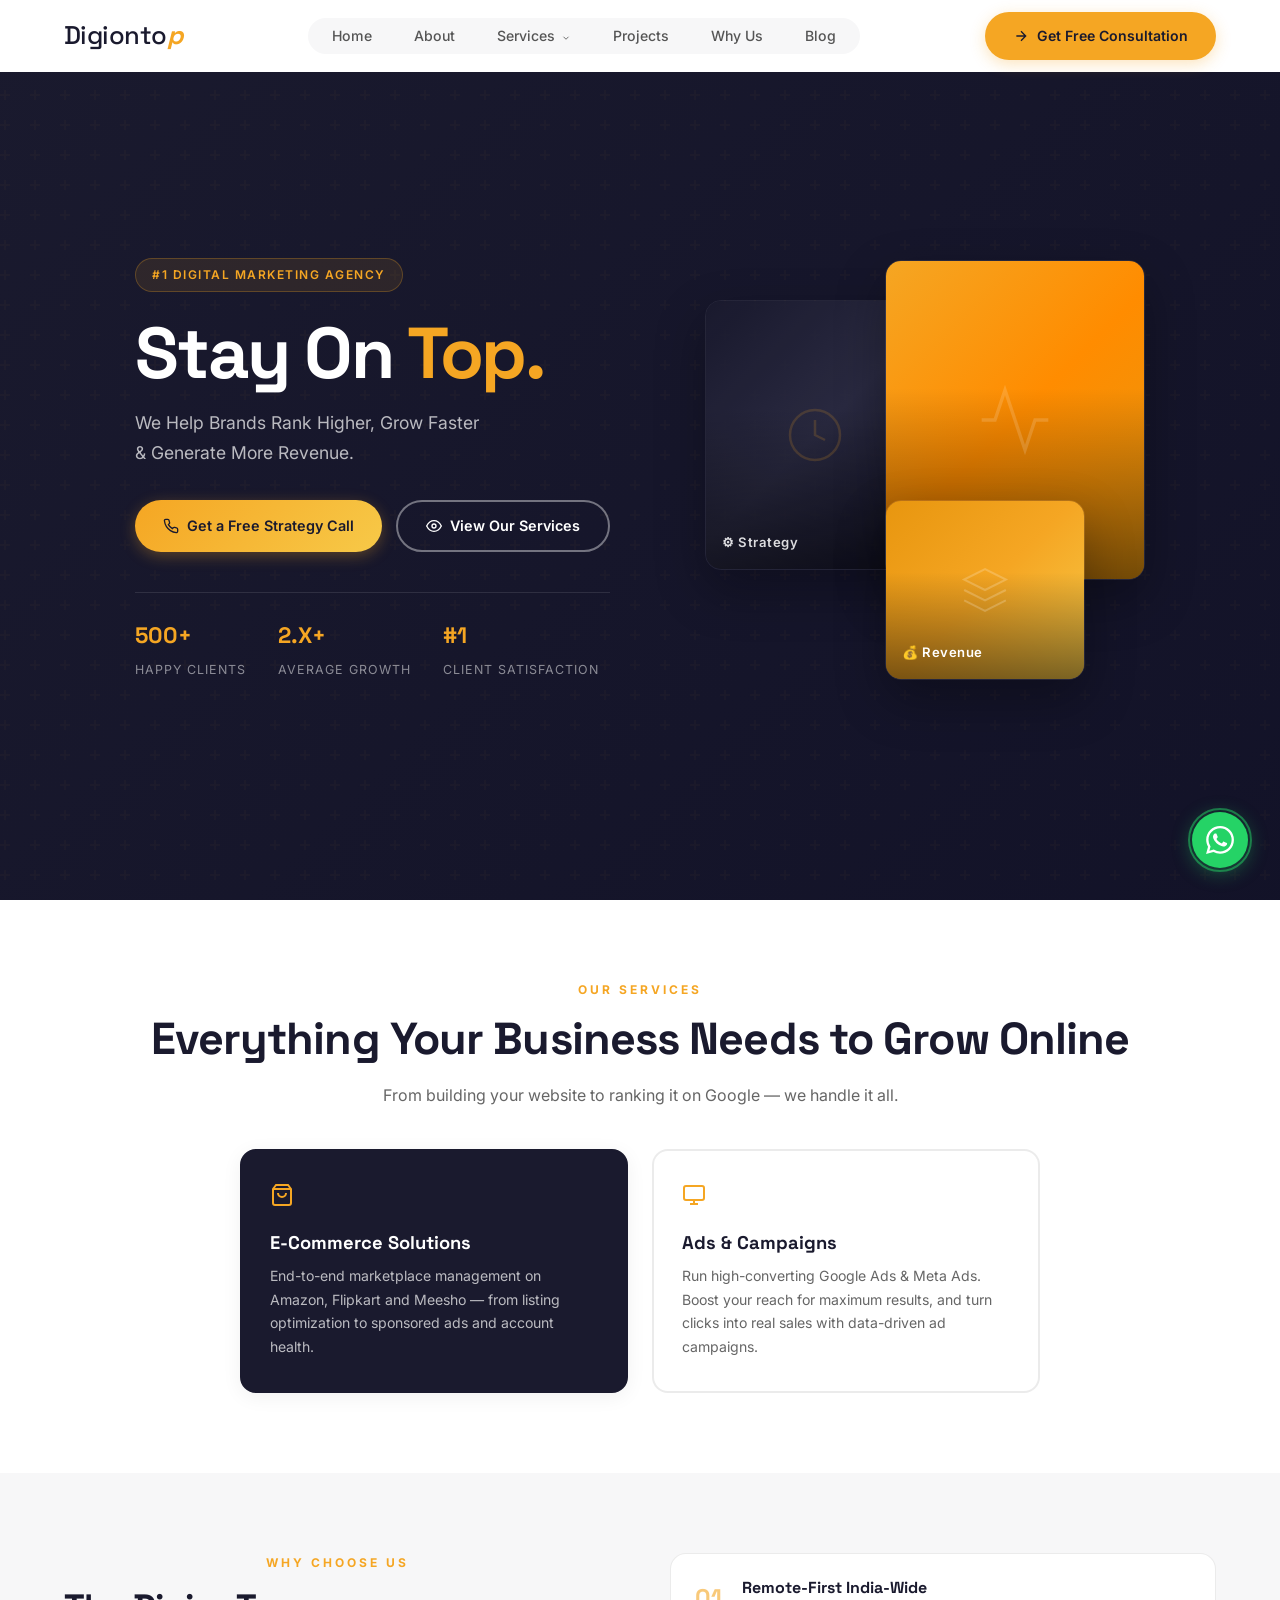
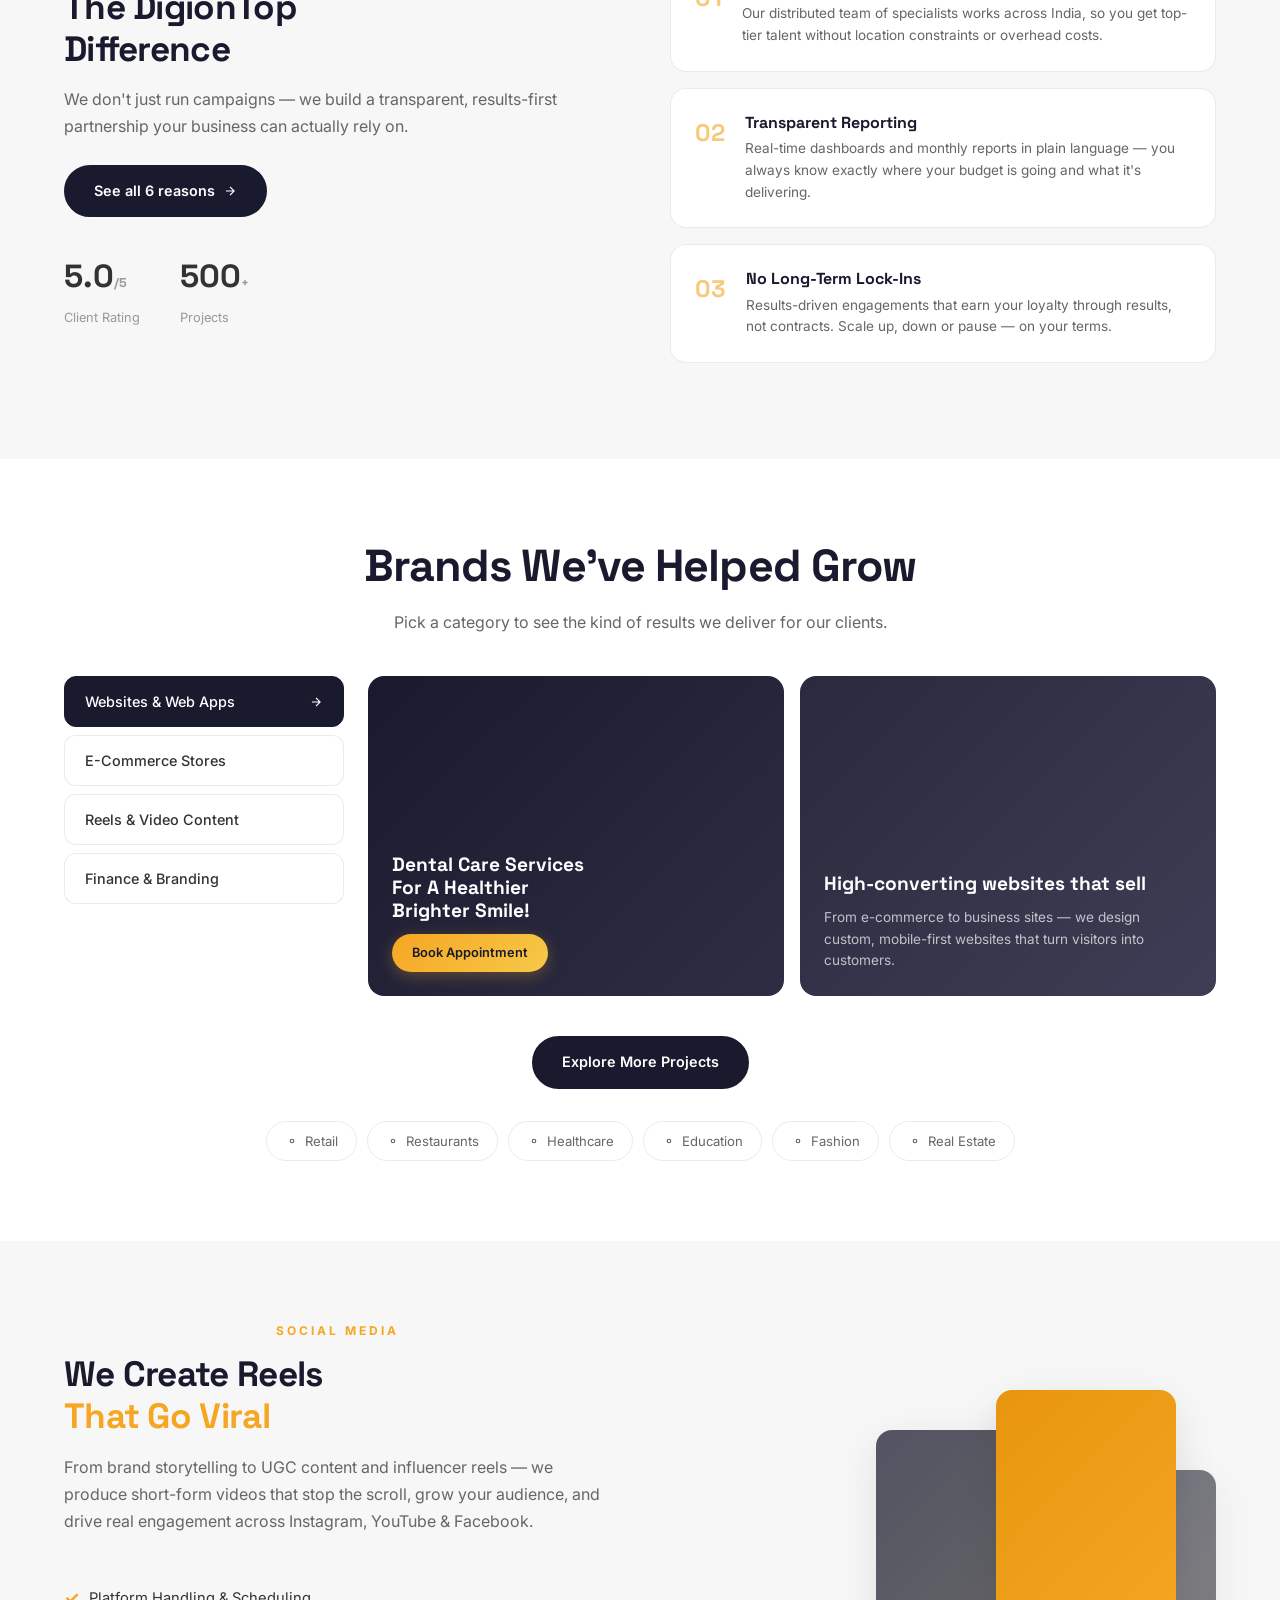
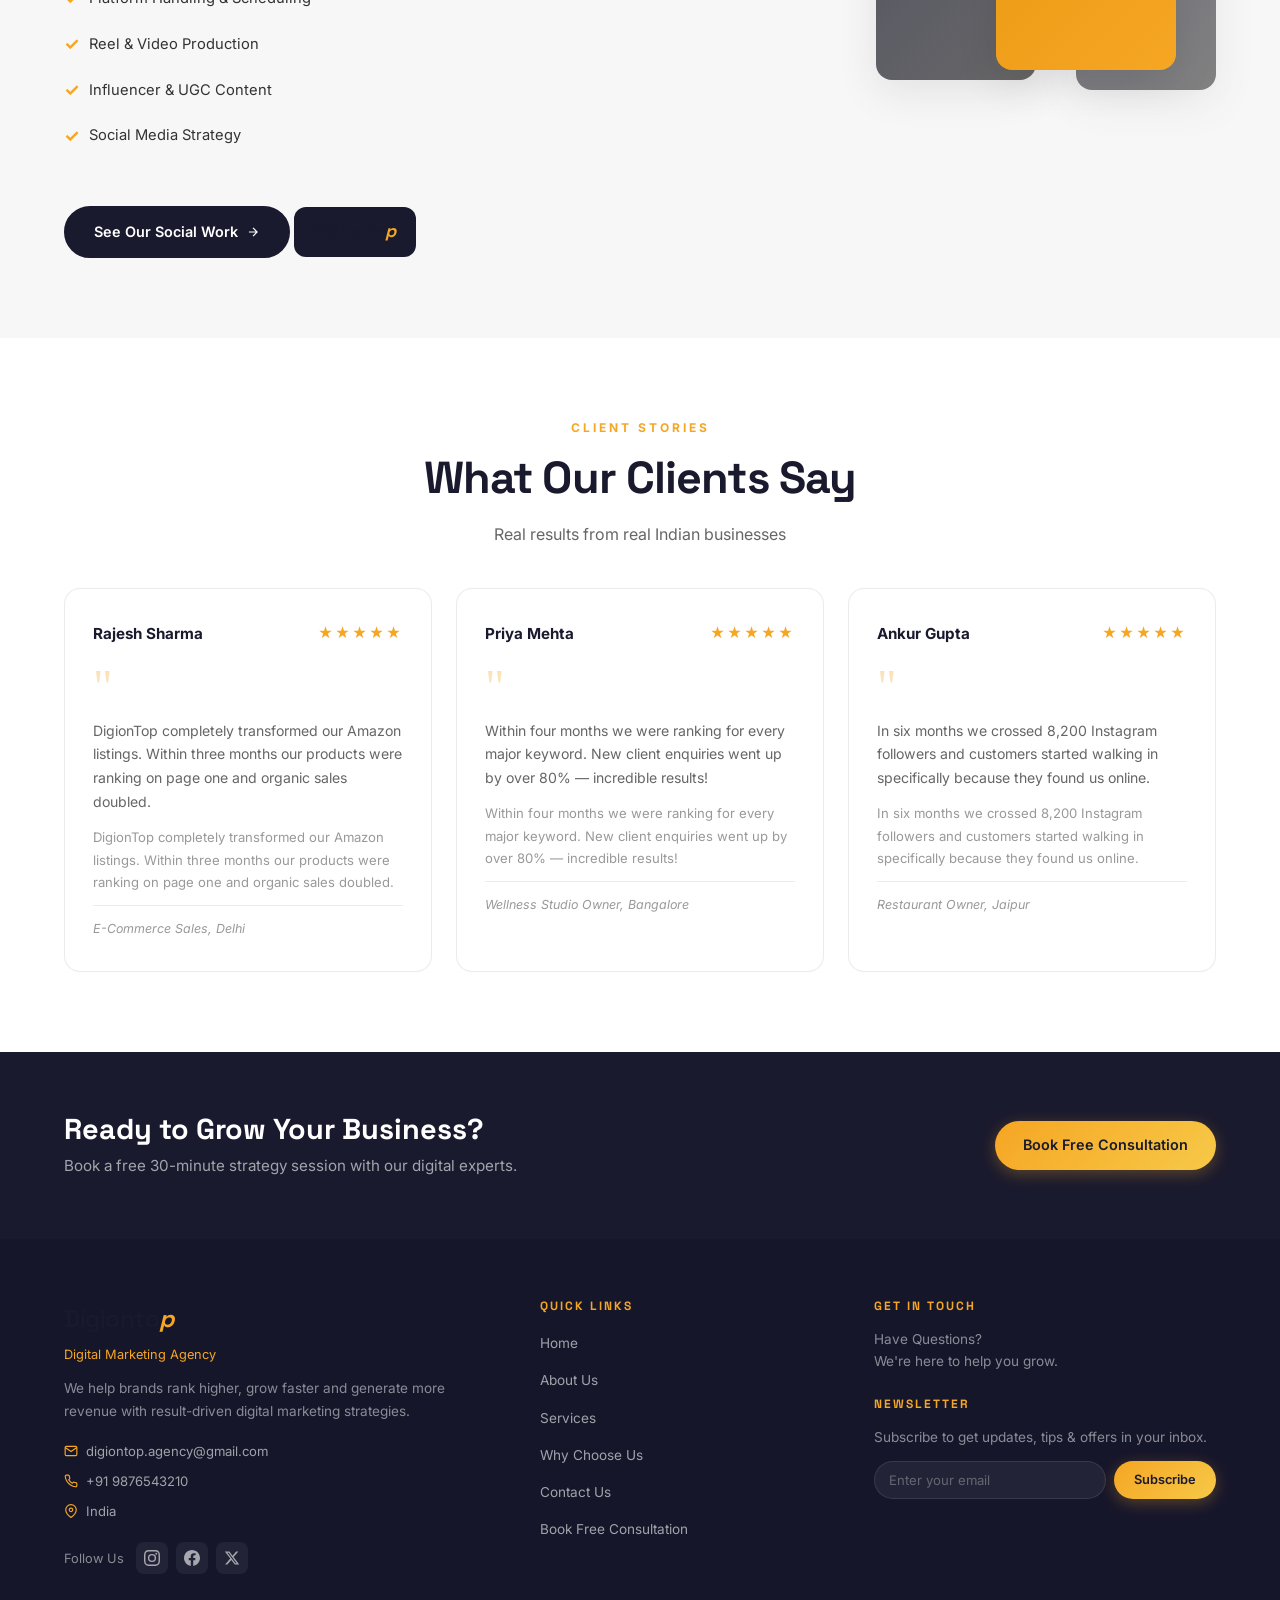
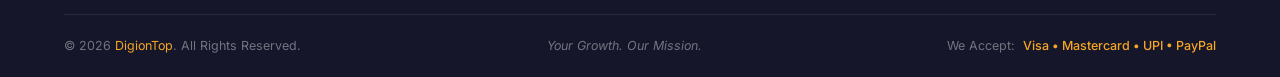
==== commit 028c027e: "Fix CTA button hover effect and nav pill styling - CTA button: Solid gold bg with shine sweep animat" ====
--- a/index.html
+++ b/index.html
@@ -92,16 +92,22 @@
             </div>
             <div class="hero-visual">
                 <div class="hero-img-card hero-img-1">
-                    <div class="img-placeholder" style="background:linear-gradient(135deg,#F5A623,#FF8C00);"></div>
-                    <span>Growth</span>
+                    <div class="img-placeholder" style="background:linear-gradient(135deg,#F5A623 0%,#FF8C00 50%,#e8960f 100%);">
+                        <svg width="80" height="80" viewBox="0 0 24 24" fill="none" stroke="rgba(255,255,255,0.15)" stroke-width="1" style="position:relative;z-index:1;"><path d="M22 12h-4l-3 9L9 3l-3 9H2"/></svg>
+                    </div>
+                    <span>&#128200; Growth Analytics</span>
                 </div>
                 <div class="hero-img-card hero-img-2">
-                    <div class="img-placeholder" style="background:linear-gradient(135deg,#333,#555);"></div>
-                    <span>Strategy</span>
+                    <div class="img-placeholder" style="background:linear-gradient(135deg,#1a1a2e 0%,#2d2d44 50%,#16162B 100%);">
+                        <svg width="60" height="60" viewBox="0 0 24 24" fill="none" stroke="rgba(245,166,35,0.2)" stroke-width="1" style="position:relative;z-index:1;"><circle cx="12" cy="12" r="10"/><path d="M12 6v6l4 2"/></svg>
+                    </div>
+                    <span>&#9881; Strategy</span>
                 </div>
                 <div class="hero-img-card hero-img-3">
-                    <div class="img-placeholder" style="background:linear-gradient(135deg,#F5A623,#e8960f);"></div>
-                    <span>Revenue</span>
+                    <div class="img-placeholder" style="background:linear-gradient(135deg,#e8960f 0%,#F5A623 50%,#F7C948 100%);">
+                        <svg width="50" height="50" viewBox="0 0 24 24" fill="none" stroke="rgba(255,255,255,0.2)" stroke-width="1" style="position:relative;z-index:1;"><path d="M12 2L2 7l10 5 10-5-10-5z"/><path d="M2 17l10 5 10-5"/><path d="M2 12l10 5 10-5"/></svg>
+                    </div>
+                    <span>&#128176; Revenue</span>
                 </div>
             </div>
         </div>
--- a/css/style.css
+++ b/css/style.css
@@ -66,9 +66,11 @@
 .nav-links{display:flex;align-items:center;gap:2px;background:var(--light);border-radius:var(--radius-pill);padding:4px;}
 .nav-link{font-size:0.88rem;font-weight:500;color:#555;padding:9px 20px;border-radius:var(--radius-pill);transition:all var(--transition);text-decoration:none;white-space:nowrap;}
 .nav-link:hover{color:var(--dark);background:rgba(0,0,0,0.04);}
-.nav-link.active{color:var(--dark);background:var(--gold);font-weight:600;}
-.nav-cta{display:inline-flex;align-items:center;gap:8px;padding:11px 26px;background:linear-gradient(135deg,var(--gold),var(--gold-light));color:var(--dark);font-family:var(--font);font-size:0.88rem;font-weight:600;border-radius:var(--radius-pill);text-decoration:none;transition:all var(--transition);white-space:nowrap;flex-shrink:0;box-shadow:0 4px 15px rgba(245,166,35,0.25);}
-.nav-cta:hover{transform:translateY(-2px);box-shadow:0 6px 25px rgba(245,166,35,0.4);color:var(--dark);}
+.nav-link.active{color:#fff;background:var(--gold);font-weight:600;box-shadow:0 2px 8px rgba(245,166,35,0.3);}
+.nav-cta{display:inline-flex;align-items:center;gap:8px;padding:12px 28px;background:var(--gold);color:var(--dark);font-family:var(--font);font-size:0.88rem;font-weight:600;border-radius:var(--radius-pill);text-decoration:none;transition:all 0.25s ease;white-space:nowrap;flex-shrink:0;box-shadow:0 4px 15px rgba(245,166,35,0.3);overflow:hidden;position:relative;}
+.nav-cta::before{content:'';position:absolute;top:0;left:-100%;width:100%;height:100%;background:linear-gradient(90deg,transparent,rgba(255,255,255,0.25),transparent);transition:left 0.5s ease;}
+.nav-cta:hover::before{left:100%;}
+.nav-cta:hover{box-shadow:0 6px 25px rgba(245,166,35,0.45);color:var(--dark);transform:translateY(-1px);}
 .nav-cta svg{order:-1;}
 
 /* Dropdown */
@@ -103,13 +105,14 @@
 
 /* Hero visual */
 .hero-visual{position:relative;height:420px;}
-.hero-img-card{position:absolute;border-radius:var(--radius-lg);overflow:hidden;box-shadow:var(--shadow-lg);}
-.hero-img-card .img-placeholder{width:100%;height:100%;}
-.hero-img-card span{position:absolute;bottom:12px;left:12px;font-size:0.75rem;font-weight:600;color:var(--white);background:rgba(0,0,0,0.4);padding:4px 12px;border-radius:var(--radius-pill);backdrop-filter:blur(4px);}
-.hero-img-1{width:240px;height:300px;top:0;right:0;z-index:3;animation:float-hero 6s ease-in-out infinite;}
-.hero-img-2{width:200px;height:250px;top:60px;right:200px;z-index:2;animation:float-hero 6s ease-in-out infinite 1s;}
-.hero-img-3{width:180px;height:160px;bottom:20px;right:80px;z-index:4;animation:float-hero 6s ease-in-out infinite 2s;}
-@keyframes float-hero{0%,100%{transform:translateY(0)}50%{transform:translateY(-10px)}}
+.hero-img-card{position:absolute;border-radius:var(--radius-lg);overflow:hidden;box-shadow:0 20px 50px rgba(0,0,0,0.3);border:1px solid rgba(255,255,255,0.08);}
+.hero-img-card .img-placeholder{width:100%;height:100%;display:flex;align-items:center;justify-content:center;}
+.hero-img-card .img-placeholder::after{content:'';position:absolute;inset:0;background:linear-gradient(to bottom,transparent 40%,rgba(0,0,0,0.5) 100%);}
+.hero-img-card span{position:absolute;bottom:16px;left:16px;font-size:0.82rem;font-weight:600;color:var(--white);z-index:2;letter-spacing:0.5px;}
+.hero-img-1{width:260px;height:320px;top:0;right:0;z-index:3;animation:float-hero 6s ease-in-out infinite;}
+.hero-img-2{width:220px;height:270px;top:40px;right:220px;z-index:2;animation:float-hero 6s ease-in-out infinite 1s;opacity:0.85;}
+.hero-img-3{width:200px;height:180px;bottom:0;right:60px;z-index:4;animation:float-hero 6s ease-in-out infinite 2s;}
+@keyframes float-hero{0%,100%{transform:translateY(0)}50%{transform:translateY(-12px)}}
 
 /* ===== SERVICES ===== */
 .services-section{background:var(--white);}
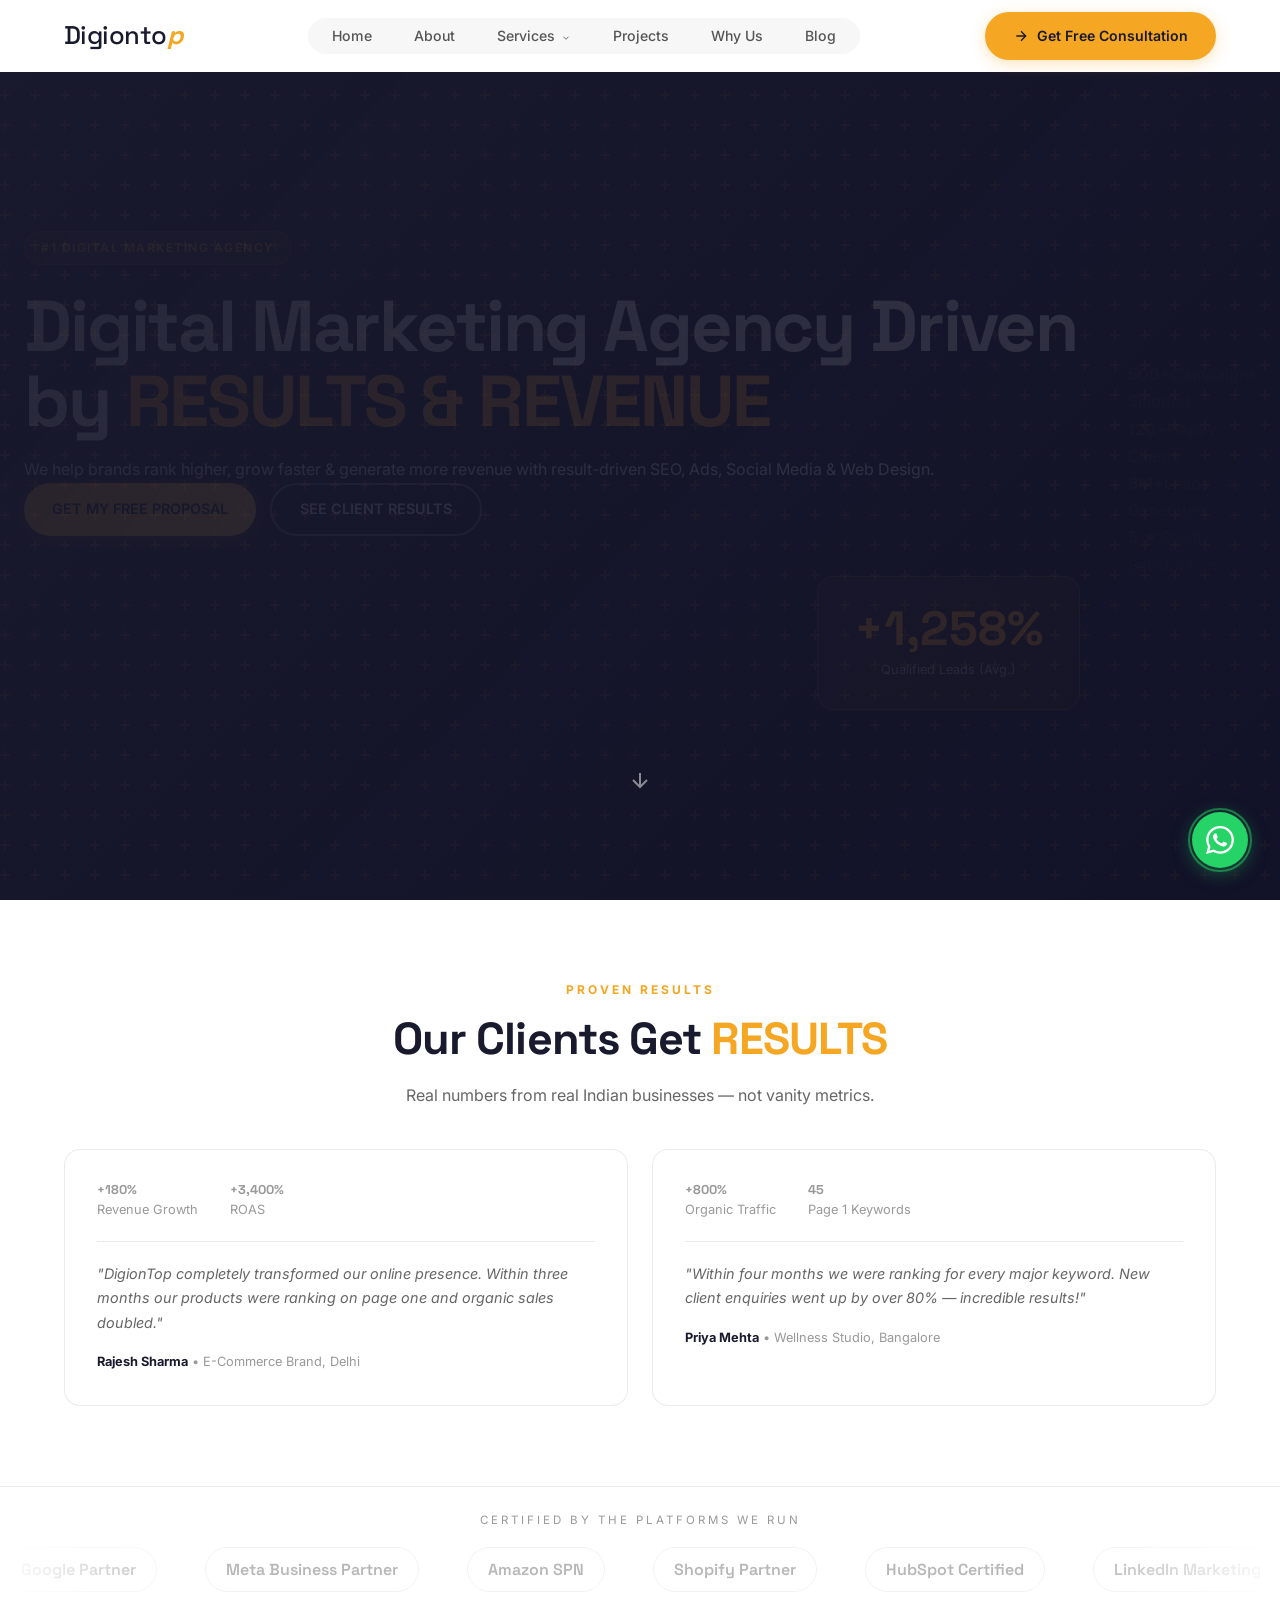
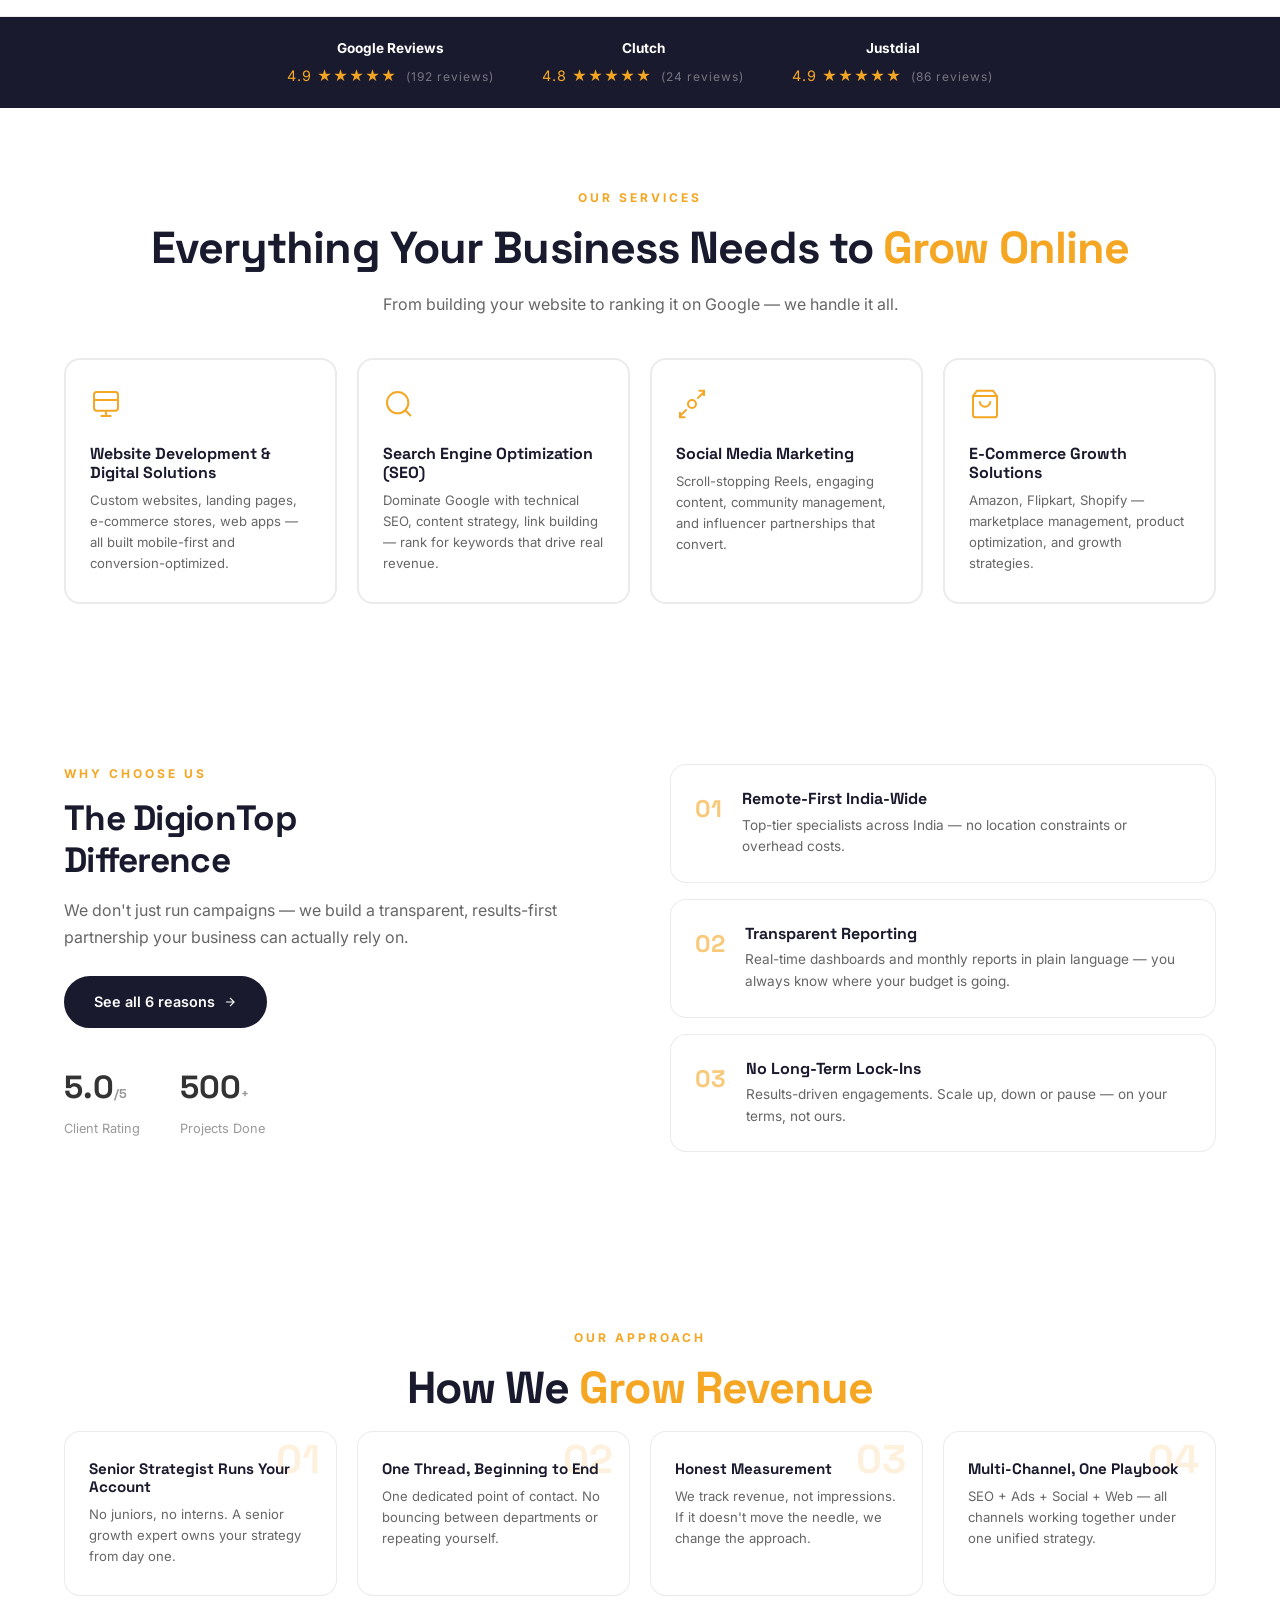
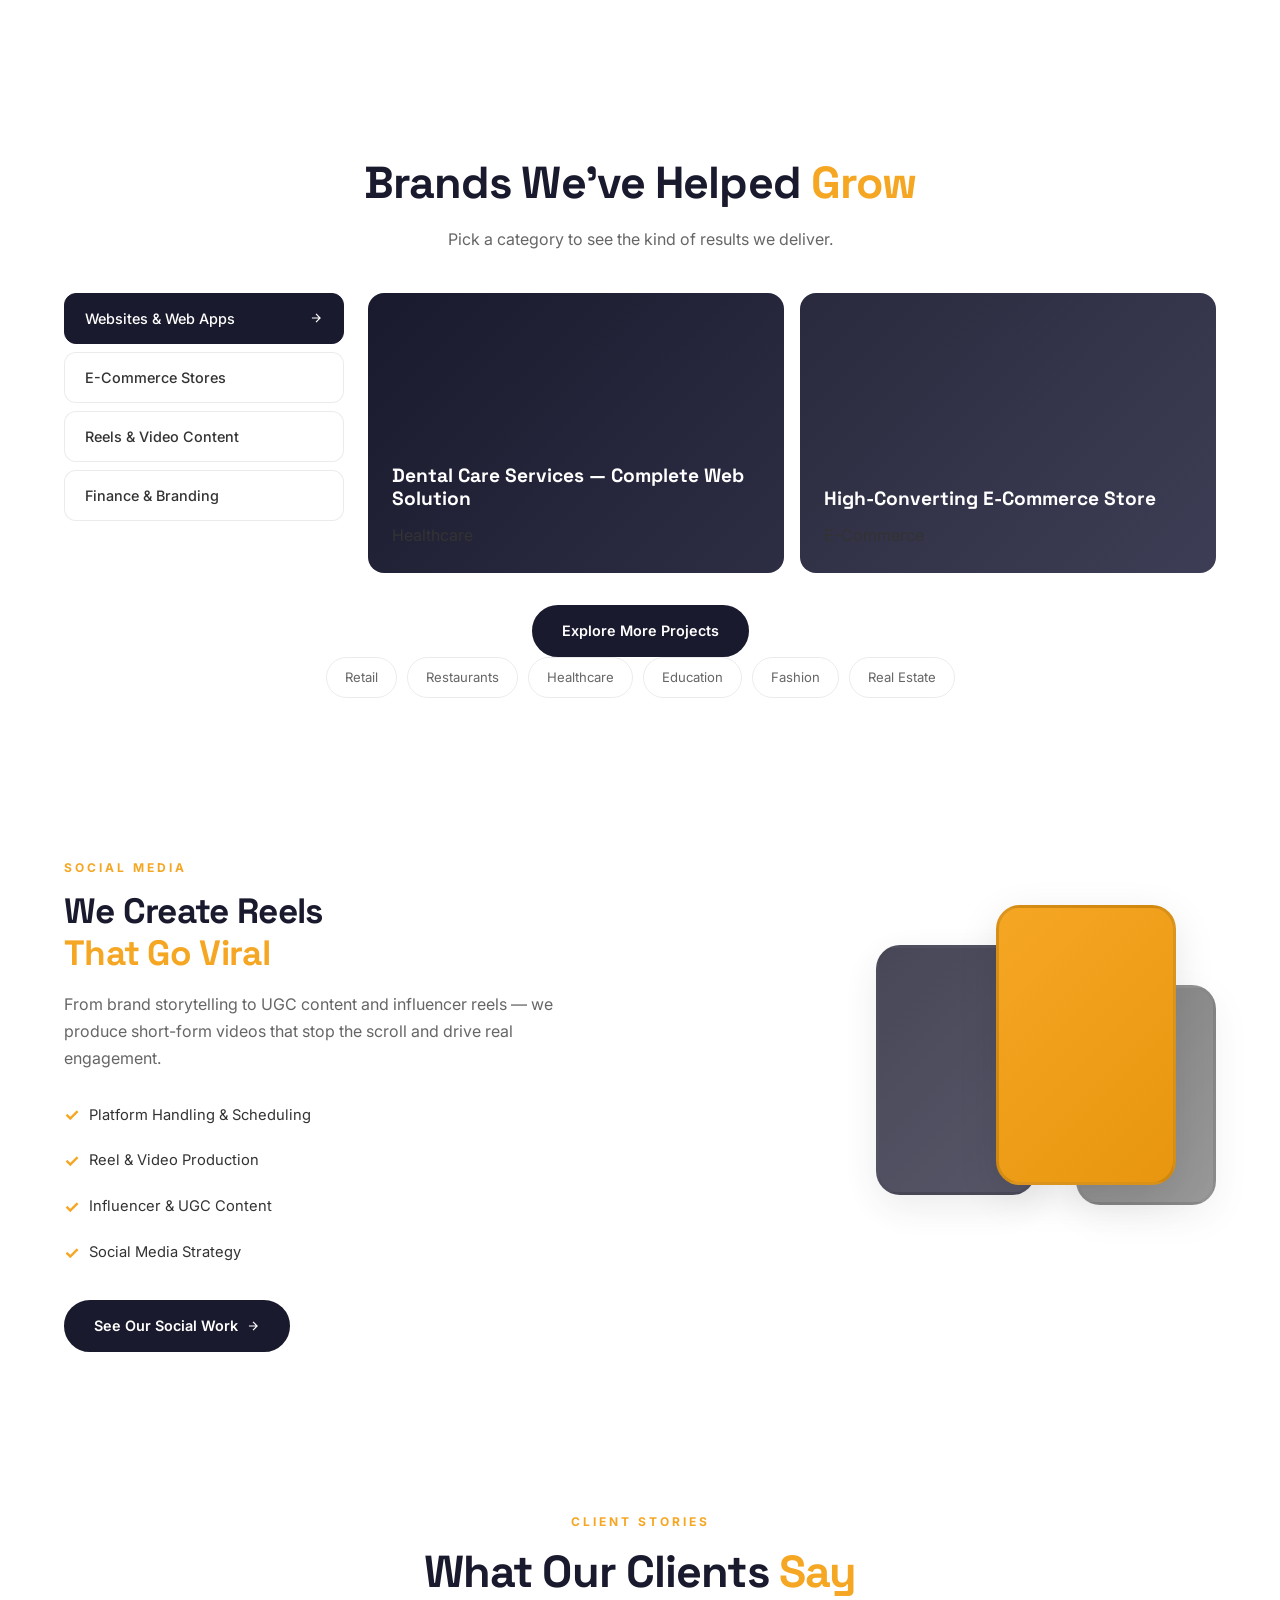
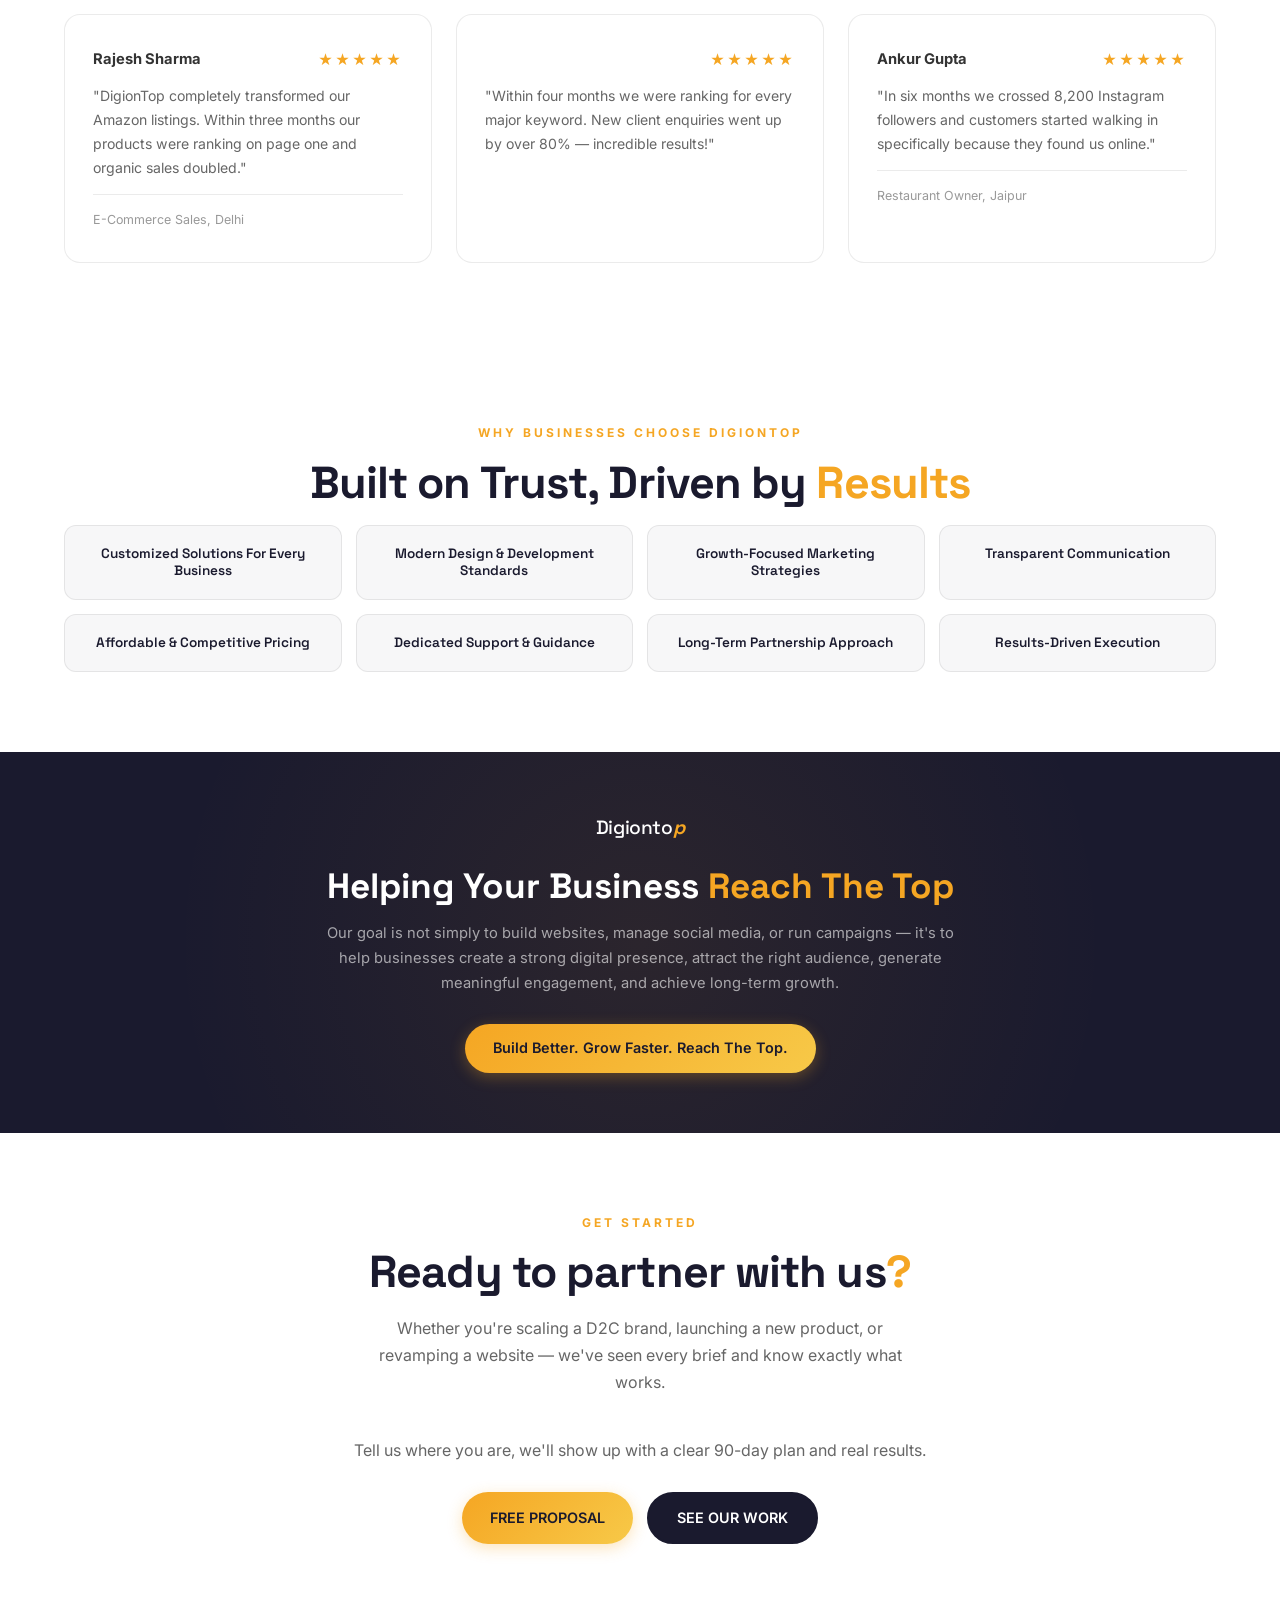
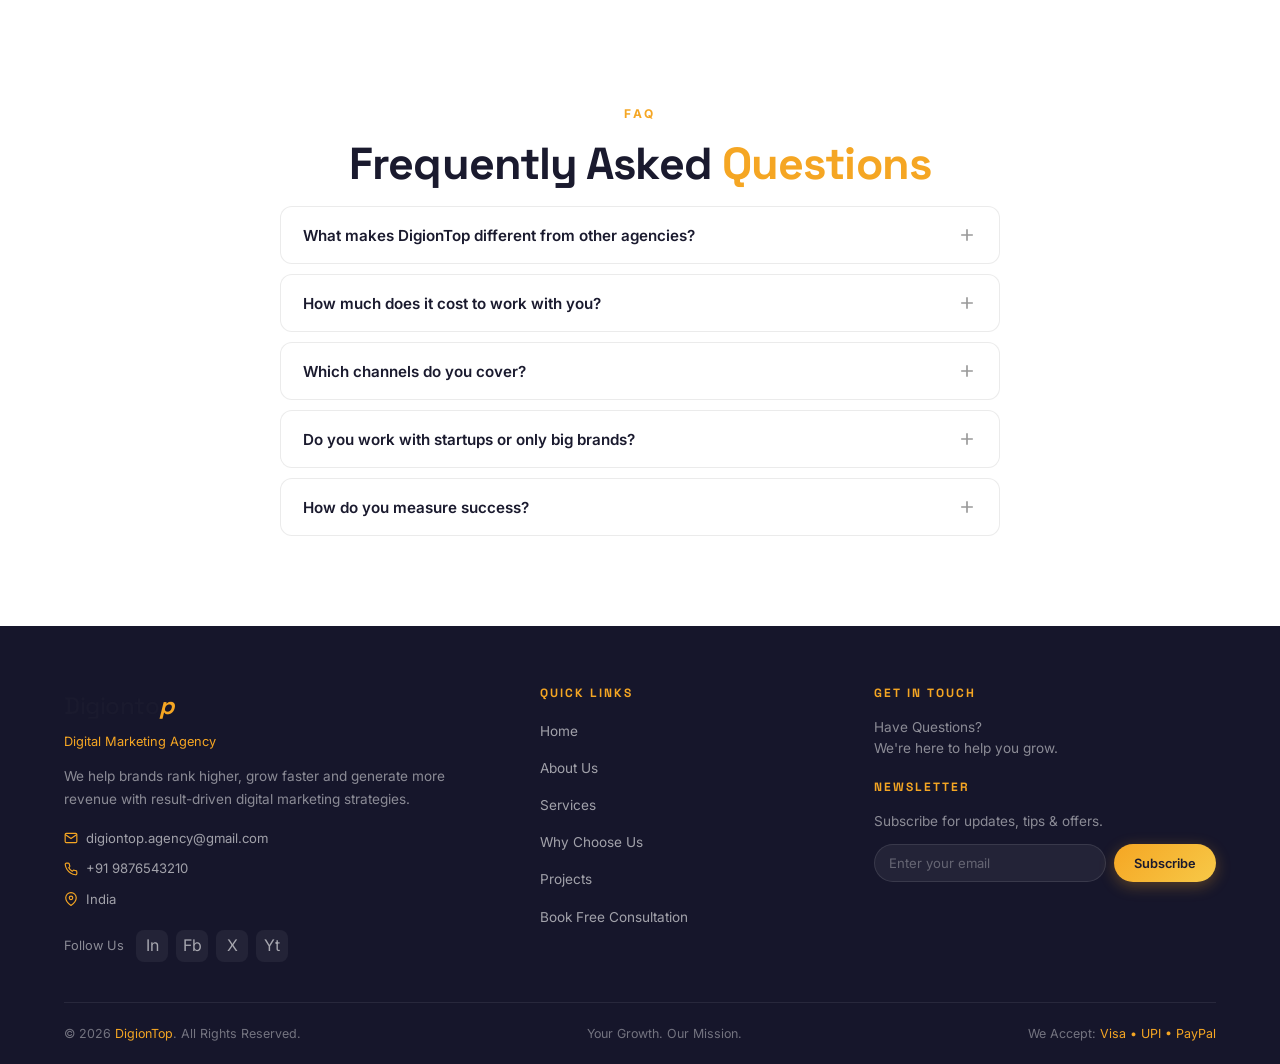
==== commit a7d6293f: "Combine DigionTop + DCrayons design into premium homepage - Hero: Bold "RESULTS & REVENUE" headline " ====
--- a/index.html
+++ b/index.html
@@ -3,31 +3,24 @@
 <head>
     <meta charset="UTF-8">
     <meta name="viewport" content="width=device-width, initial-scale=1.0">
-    <meta name="description" content="DigionTop — India's top digital marketing agency. We help brands rank higher, grow faster & generate more revenue with SEO, Web Design, E-Commerce & Ads. Get a free strategy call today!">
-    <meta name="keywords" content="digital marketing agency, best digital marketing company India, SEO services, social media marketing, Google Ads, Meta Ads, web design, e-commerce marketing, Shopify expert">
-    <meta name="robots" content="index, follow">
+    <meta name="description" content="DigionTop — India's top digital marketing agency driven by RESULTS. SEO, Web Design, E-Commerce, Google Ads & Meta Ads. 500+ campaigns shipped. Get your free proposal.">
+    <meta name="keywords" content="digital marketing agency India, SEO services, Google Ads, Meta Ads, web design, e-commerce, Shopify, performance marketing, lead generation">
     <meta name="theme-color" content="#F5A623">
-    <meta property="og:title" content="DigionTop — Digital Marketing Agency India | SEO, Web Design & E-Commerce">
-    <meta property="og:description" content="We help brands rank higher, grow faster & generate more revenue. 500+ happy clients. Get a free strategy call.">
-    <meta property="og:type" content="website">
+    <meta property="og:title" content="DigionTop — Digital Marketing Agency India | Results & Revenue">
+    <meta property="og:description" content="We help brands rank higher, grow faster & generate more revenue. 500+ campaigns. Get your free proposal.">
     <title>DigionTop — Digital Marketing Agency India | SEO, Web Design & E-Commerce</title>
     <link rel="canonical" href="https://www.digiontop.com/">
     <link rel="preconnect" href="https://fonts.googleapis.com">
     <link rel="preconnect" href="https://fonts.gstatic.com" crossorigin>
     <link href="https://fonts.googleapis.com/css2?family=Inter:wght@300;400;500;600;700;800;900&family=Space+Grotesk:wght@400;500;600;700;800&display=swap" rel="stylesheet">
     <link rel="stylesheet" href="css/style.css">
-    <script type="application/ld+json">
-    {"@context":"https://schema.org","@type":"ProfessionalService","name":"DigionTop Digital Marketing Agency","description":"India's top digital marketing agency specializing in SEO, Web Design, E-Commerce & Paid Ads.","url":"https://www.digiontop.com","telephone":"+91-9876543210","email":"hello@digiontop.com","address":{"@type":"PostalAddress","addressLocality":"New Delhi","addressRegion":"Delhi","addressCountry":"IN"},"aggregateRating":{"@type":"AggregateRating","ratingValue":"4.9","reviewCount":"187"}}
-    </script>
 </head>
 <body>
 
-    <!-- ========== NAVBAR ========== -->
+    <!-- NAVBAR -->
     <nav class="navbar" id="navbar">
         <div class="container nav-container">
-            <a href="index.html" class="logo">
-                <span class="logo-text">Digionto<strong>p</strong></span>
-            </a>
+            <a href="index.html" class="logo"><span class="logo-text">Digionto<strong>p</strong></span></a>
             <div class="nav-center">
                 <ul class="nav-links" id="navLinks">
                     <li><a href="index.html" class="nav-link active">Home</a></li>
@@ -52,146 +45,189 @@
                 <svg width="16" height="16" viewBox="0 0 24 24" fill="none" stroke="currentColor" stroke-width="2"><path d="M5 12h14M12 5l7 7-7 7"/></svg>
                 <span>Get Free Consultation</span>
             </a>
-            <button type="button" class="hamburger" id="hamburger" aria-expanded="false">
-                <span></span><span></span><span></span>
-            </button>
+            <button type="button" class="hamburger" id="hamburger" aria-expanded="false"><span></span><span></span><span></span></button>
         </div>
     </nav>
 
-    <!-- ========== HERO ========== -->
+    <!-- ===== HERO ===== -->
     <section class="hero" id="hero">
-        <div class="hero-bg">
-            <div class="hero-overlay"></div>
-        </div>
-        <div class="container hero-container">
+        <div class="hero-bg"></div>
+        <div class="container hero-grid">
             <div class="hero-content">
                 <div class="hero-badge">#1 Digital Marketing Agency</div>
-                <h1 class="hero-title">Stay On <span class="text-gold">Top.</span></h1>
-                <p class="hero-subtitle">We Help Brands Rank Higher, Grow Faster<br>& Generate More Revenue.</p>
+                <h1 class="hero-title">Digital Marketing Agency Driven by <span class="text-gold">RESULTS & REVENUE</span></h1>
+                <p class="hero-sub">We help brands rank higher, grow faster & generate more revenue with result-driven SEO, Ads, Social Media & Web Design.</p>
                 <div class="hero-btns">
-                    <a href="contact.html" class="btn btn-gold">
-                        <svg width="16" height="16" viewBox="0 0 24 24" fill="none" stroke="currentColor" stroke-width="2"><path d="M22 16.92v3a2 2 0 01-2.18 2 19.79 19.79 0 01-8.63-3.07 19.5 19.5 0 01-6-6 19.79 19.79 0 01-3.07-8.67A2 2 0 014.11 2h3a2 2 0 012 1.72c.127.96.361 1.903.7 2.81a2 2 0 01-.45 2.11L8.09 9.91a16 16 0 006 6l1.27-1.27a2 2 0 012.11-.45c.907.339 1.85.573 2.81.7A2 2 0 0122 16.92z"/></svg>
-                        Get a Free Strategy Call
-                    </a>
-                    <a href="services.html" class="btn btn-outline-light">
-                        <svg width="16" height="16" viewBox="0 0 24 24" fill="none" stroke="currentColor" stroke-width="2"><path d="M1 12s4-8 11-8 11 8 11 8-4 8-11 8-11-8-11-8z"/><circle cx="12" cy="12" r="3"/></svg>
-                        View Our Services
-                    </a>
-                </div>
-                <div class="hero-stats">
-                    <div class="hero-stat">
-                        <strong>500+</strong><span>Happy Clients</span>
-                    </div>
-                    <div class="hero-stat">
-                        <strong>2.X+</strong><span>Average Growth</span>
-                    </div>
-                    <div class="hero-stat">
-                        <strong>#1</strong><span>Client Satisfaction</span>
-                    </div>
-                </div>
-            </div>
-            <div class="hero-visual">
-                <div class="hero-img-card hero-img-1">
-                    <div class="img-placeholder" style="background:linear-gradient(135deg,#F5A623 0%,#FF8C00 50%,#e8960f 100%);">
-                        <svg width="80" height="80" viewBox="0 0 24 24" fill="none" stroke="rgba(255,255,255,0.15)" stroke-width="1" style="position:relative;z-index:1;"><path d="M22 12h-4l-3 9L9 3l-3 9H2"/></svg>
-                    </div>
-                    <span>&#128200; Growth Analytics</span>
-                </div>
-                <div class="hero-img-card hero-img-2">
-                    <div class="img-placeholder" style="background:linear-gradient(135deg,#1a1a2e 0%,#2d2d44 50%,#16162B 100%);">
-                        <svg width="60" height="60" viewBox="0 0 24 24" fill="none" stroke="rgba(245,166,35,0.2)" stroke-width="1" style="position:relative;z-index:1;"><circle cx="12" cy="12" r="10"/><path d="M12 6v6l4 2"/></svg>
-                    </div>
-                    <span>&#9881; Strategy</span>
-                </div>
-                <div class="hero-img-card hero-img-3">
-                    <div class="img-placeholder" style="background:linear-gradient(135deg,#e8960f 0%,#F5A623 50%,#F7C948 100%);">
-                        <svg width="50" height="50" viewBox="0 0 24 24" fill="none" stroke="rgba(255,255,255,0.2)" stroke-width="1" style="position:relative;z-index:1;"><path d="M12 2L2 7l10 5 10-5-10-5z"/><path d="M2 17l10 5 10-5"/><path d="M2 12l10 5 10-5"/></svg>
-                    </div>
-                    <span>&#128176; Revenue</span>
-                </div>
-            </div>
-        </div>
-    </section>
-
-    <!-- ========== SERVICES ========== -->
+                    <a href="contact.html" class="btn btn-gold">GET MY FREE PROPOSAL</a>
+                    <a href="case-studies.html" class="btn btn-outline-light">SEE CLIENT RESULTS</a>
+                </div>
+            </div>
+            <div class="hero-right">
+                <div class="hero-stat-card">
+                    <span class="hsc-num">+1,258%</span>
+                    <span class="hsc-label">Qualified Leads (Avg.)</span>
+                </div>
+            </div>
+        </div>
+        <div class="hero-stats-bar">
+            <div class="container hero-stats-inner">
+                <div class="hs"><strong>500+</strong><span>Campaigns Shipped</span></div>
+                <div class="hs"><strong>120+</strong><span>Happy Clients</span></div>
+                <div class="hs"><strong>8M+</strong><span>Leads Generated</span></div>
+                <div class="hs"><strong>5 &#9733;</strong><span>Client Satisfaction</span></div>
+            </div>
+        </div>
+        <div class="hero-scroll-arrow">
+            <svg width="24" height="24" viewBox="0 0 24 24" fill="none" stroke="rgba(255,255,255,0.5)" stroke-width="2"><path d="M12 5v14M5 12l7 7 7-7"/></svg>
+        </div>
+    </section>
+
+    <!-- ===== CLIENT RESULTS ===== -->
+    <section class="section" id="results">
+        <div class="container">
+            <div class="section-label">PROVEN RESULTS</div>
+            <h2 class="section-heading">Our Clients Get <span class="text-gold">RESULTS</span></h2>
+            <p class="section-subtext">Real numbers from real Indian businesses — not vanity metrics.</p>
+            <div class="results-cards">
+                <div class="result-showcase-card">
+                    <div class="rsc-stats">
+                        <div class="rsc-stat"><span class="rsc-num text-gold">+180%</span><span>Revenue Growth</span></div>
+                        <div class="rsc-stat"><span class="rsc-num text-gold">+3,400%</span><span>ROAS</span></div>
+                    </div>
+                    <p class="rsc-quote">"DigionTop completely transformed our online presence. Within three months our products were ranking on page one and organic sales doubled."</p>
+                    <div class="rsc-source"><strong>Rajesh Sharma</strong> &bull; E-Commerce Brand, Delhi</div>
+                </div>
+                <div class="result-showcase-card">
+                    <div class="rsc-stats">
+                        <div class="rsc-stat"><span class="rsc-num text-gold">+800%</span><span>Organic Traffic</span></div>
+                        <div class="rsc-stat"><span class="rsc-num text-gold">45</span><span>Page 1 Keywords</span></div>
+                    </div>
+                    <p class="rsc-quote">"Within four months we were ranking for every major keyword. New client enquiries went up by over 80% — incredible results!"</p>
+                    <div class="rsc-source"><strong>Priya Mehta</strong> &bull; Wellness Studio, Bangalore</div>
+                </div>
+            </div>
+        </div>
+    </section>
+
+    <!-- ===== TRUST BADGES MARQUEE ===== -->
+    <section class="trust-section">
+        <div class="container"><p class="trust-label">Certified by the platforms we run</p></div>
+        <div class="marquee-track">
+            <div class="marquee-content">
+                <span class="trust-badge">Google Partner</span>
+                <span class="trust-badge">Meta Business Partner</span>
+                <span class="trust-badge">Amazon SPN</span>
+                <span class="trust-badge">Shopify Partner</span>
+                <span class="trust-badge">HubSpot Certified</span>
+                <span class="trust-badge">LinkedIn Marketing</span>
+                <span class="trust-badge">Google Partner</span>
+                <span class="trust-badge">Meta Business Partner</span>
+                <span class="trust-badge">Amazon SPN</span>
+                <span class="trust-badge">Shopify Partner</span>
+                <span class="trust-badge">HubSpot Certified</span>
+                <span class="trust-badge">LinkedIn Marketing</span>
+            </div>
+        </div>
+    </section>
+
+    <!-- ===== REVIEW RATINGS BAR ===== -->
+    <section class="ratings-bar">
+        <div class="container ratings-inner">
+            <div class="rating-item"><strong>Google Reviews</strong><div class="rating-stars">4.9 &#9733;&#9733;&#9733;&#9733;&#9733; <span>(192 reviews)</span></div></div>
+            <div class="rating-item"><strong>Clutch</strong><div class="rating-stars">4.8 &#9733;&#9733;&#9733;&#9733;&#9733; <span>(24 reviews)</span></div></div>
+            <div class="rating-item"><strong>Justdial</strong><div class="rating-stars">4.9 &#9733;&#9733;&#9733;&#9733;&#9733; <span>(86 reviews)</span></div></div>
+        </div>
+    </section>
+
+    <!-- ===== SERVICES ===== -->
     <section class="section services-section" id="services">
         <div class="container">
             <div class="section-label">OUR SERVICES</div>
-            <h2 class="section-heading">Everything Your Business Needs to Grow Online</h2>
+            <h2 class="section-heading">Everything Your Business Needs to <span class="text-gold">Grow Online</span></h2>
             <p class="section-subtext">From building your website to ranking it on Google — we handle it all.</p>
-
-            <div class="services-tabs">
-                <div class="service-tab-card active" data-tab="ecommerce">
-                    <div class="tab-icon">
-                        <svg width="24" height="24" viewBox="0 0 24 24" fill="none" stroke="currentColor" stroke-width="2"><path d="M6 2L3 6v14a2 2 0 002 2h14a2 2 0 002-2V6l-3-4z"/><path d="M3 6h18M16 10a4 4 0 01-8 0"/></svg>
-                    </div>
-                    <h3>E-Commerce Solutions</h3>
-                    <p>End-to-end marketplace management on Amazon, Flipkart and Meesho — from listing optimization to sponsored ads and account health.</p>
-                </div>
-                <div class="service-tab-card" data-tab="ads">
-                    <div class="tab-icon">
-                        <svg width="24" height="24" viewBox="0 0 24 24" fill="none" stroke="currentColor" stroke-width="2"><rect x="2" y="3" width="20" height="14" rx="2"/><path d="M8 21h8M12 17v4"/></svg>
-                    </div>
-                    <h3>Ads & Campaigns</h3>
-                    <p>Run high-converting Google Ads & Meta Ads. Boost your reach for maximum results, and turn clicks into real sales with data-driven ad campaigns.</p>
-                </div>
-            </div>
-        </div>
-    </section>
-
-    <!-- ========== WHY US / DIFFERENCE ========== -->
-    <section class="section whyus-section" id="whyus">
+            <div class="services-grid-4">
+                <a href="web-design.html" class="svc-card">
+                    <div class="svc-icon"><svg width="32" height="32" viewBox="0 0 24 24" fill="none" stroke="currentColor" stroke-width="1.5"><rect x="3" y="3" width="18" height="14" rx="2"/><path d="M3 9h18M8 21h8M12 17v4"/></svg></div>
+                    <h3>Website Development & Digital Solutions</h3>
+                    <p>Custom websites, landing pages, e-commerce stores, web apps — all built mobile-first and conversion-optimized.</p>
+                </a>
+                <a href="seo.html" class="svc-card">
+                    <div class="svc-icon"><svg width="32" height="32" viewBox="0 0 24 24" fill="none" stroke="currentColor" stroke-width="1.5"><circle cx="11" cy="11" r="8"/><path d="M21 21l-4.35-4.35"/></svg></div>
+                    <h3>Search Engine Optimization (SEO)</h3>
+                    <p>Dominate Google with technical SEO, content strategy, link building — rank for keywords that drive real revenue.</p>
+                </a>
+                <a href="social-media.html" class="svc-card">
+                    <div class="svc-icon"><svg width="32" height="32" viewBox="0 0 24 24" fill="none" stroke="currentColor" stroke-width="1.5"><path d="M17 2h4v4M7 22H3v-4M16 8l5-5M8 16l-5 5M15 12a3 3 0 11-6 0 3 3 0 016 0z"/></svg></div>
+                    <h3>Social Media Marketing</h3>
+                    <p>Scroll-stopping Reels, engaging content, community management, and influencer partnerships that convert.</p>
+                </a>
+                <a href="ecommerce.html" class="svc-card">
+                    <div class="svc-icon"><svg width="32" height="32" viewBox="0 0 24 24" fill="none" stroke="currentColor" stroke-width="1.5"><path d="M6 2L3 6v14a2 2 0 002 2h14a2 2 0 002-2V6l-3-4z"/><path d="M3 6h18M16 10a4 4 0 01-8 0"/></svg></div>
+                    <h3>E-Commerce Growth Solutions</h3>
+                    <p>Amazon, Flipkart, Shopify — marketplace management, product optimization, and growth strategies.</p>
+                </a>
+            </div>
+        </div>
+    </section>
+
+    <!-- ===== WHY US / DIFFERENCE ===== -->
+    <section class="section alt-bg" id="whyus">
         <div class="container">
             <div class="whyus-grid">
                 <div class="whyus-left">
-                    <div class="section-label">WHY CHOOSE US</div>
+                    <div class="section-label" style="text-align:left;">WHY CHOOSE US</div>
                     <h2 class="section-heading" style="text-align:left;">The DigionTop<br>Difference</h2>
-                    <p class="section-subtext" style="text-align:left;">We don't just run campaigns — we build a transparent, results-first partnership your business can actually rely on.</p>
+                    <p class="section-subtext" style="text-align:left;margin:0 0 24px;">We don't just run campaigns — we build a transparent, results-first partnership your business can actually rely on.</p>
                     <a href="about.html" class="btn btn-dark">See all 6 reasons <svg width="14" height="14" viewBox="0 0 24 24" fill="none" stroke="currentColor" stroke-width="2"><path d="M5 12h14M12 5l7 7-7 7"/></svg></a>
                     <div class="whyus-mini-stats">
-                        <div>
-                            <strong>5.0<span class="text-gold">/5</span></strong>
-                            <span>Client Rating</span>
-                        </div>
-                        <div>
-                            <strong>500<span class="text-gold">+</span></strong>
-                            <span>Projects</span>
-                        </div>
+                        <div><strong>5.0<span class="text-gold">/5</span></strong><span>Client Rating</span></div>
+                        <div><strong>500<span class="text-gold">+</span></strong><span>Projects Done</span></div>
                     </div>
                 </div>
                 <div class="whyus-right">
-                    <div class="reason-card">
-                        <span class="reason-num">01</span>
-                        <div>
-                            <h4>Remote-First India-Wide</h4>
-                            <p>Our distributed team of specialists works across India, so you get top-tier talent without location constraints or overhead costs.</p>
-                        </div>
-                    </div>
-                    <div class="reason-card">
-                        <span class="reason-num">02</span>
-                        <div>
-                            <h4>Transparent Reporting</h4>
-                            <p>Real-time dashboards and monthly reports in plain language — you always know exactly where your budget is going and what it's delivering.</p>
-                        </div>
-                    </div>
-                    <div class="reason-card">
-                        <span class="reason-num">03</span>
-                        <div>
-                            <h4>No Long-Term Lock-Ins</h4>
-                            <p>Results-driven engagements that earn your loyalty through results, not contracts. Scale up, down or pause — on your terms.</p>
-                        </div>
-                    </div>
-                </div>
-            </div>
-        </div>
-    </section>
-
-    <!-- ========== PROJECTS ========== -->
-    <section class="section projects-section" id="projects">
-        <div class="container">
-            <h2 class="section-heading">Brands We've Helped Grow</h2>
-            <p class="section-subtext">Pick a category to see the kind of results we deliver for our clients.</p>
-
+                    <div class="reason-card"><span class="reason-num">01</span><div><h4>Remote-First India-Wide</h4><p>Top-tier specialists across India — no location constraints or overhead costs.</p></div></div>
+                    <div class="reason-card"><span class="reason-num">02</span><div><h4>Transparent Reporting</h4><p>Real-time dashboards and monthly reports in plain language — you always know where your budget is going.</p></div></div>
+                    <div class="reason-card"><span class="reason-num">03</span><div><h4>No Long-Term Lock-Ins</h4><p>Results-driven engagements. Scale up, down or pause — on your terms, not ours.</p></div></div>
+                </div>
+            </div>
+        </div>
+    </section>
+
+    <!-- ===== HOW WE GROW REVENUE ===== -->
+    <section class="section" id="how">
+        <div class="container">
+            <div class="section-label">OUR APPROACH</div>
+            <h2 class="section-heading">How We <span class="text-gold">Grow Revenue</span></h2>
+            <div class="grow-grid">
+                <div class="grow-card">
+                    <div class="grow-num">01</div>
+                    <h3>Senior Strategist Runs Your Account</h3>
+                    <p>No juniors, no interns. A senior growth expert owns your strategy from day one.</p>
+                </div>
+                <div class="grow-card">
+                    <div class="grow-num">02</div>
+                    <h3>One Thread, Beginning to End</h3>
+                    <p>One dedicated point of contact. No bouncing between departments or repeating yourself.</p>
+                </div>
+                <div class="grow-card">
+                    <div class="grow-num">03</div>
+                    <h3>Honest Measurement</h3>
+                    <p>We track revenue, not impressions. If it doesn't move the needle, we change the approach.</p>
+                </div>
+                <div class="grow-card">
+                    <div class="grow-num">04</div>
+                    <h3>Multi-Channel, One Playbook</h3>
+                    <p>SEO + Ads + Social + Web — all channels working together under one unified strategy.</p>
+                </div>
+            </div>
+        </div>
+    </section>
+
+    <!-- ===== PROJECTS ===== -->
+    <section class="section alt-bg" id="projects">
+        <div class="container">
+            <h2 class="section-heading">Brands We've Helped <span class="text-gold">Grow</span></h2>
+            <p class="section-subtext">Pick a category to see the kind of results we deliver.</p>
             <div class="projects-layout">
                 <div class="project-categories">
                     <button class="project-cat active">Websites & Web Apps <svg width="14" height="14" viewBox="0 0 24 24" fill="none" stroke="currentColor" stroke-width="2"><path d="M5 12h14M12 5l7 7-7 7"/></svg></button>
@@ -200,120 +236,129 @@
                     <button class="project-cat">Finance & Branding <svg width="14" height="14" viewBox="0 0 24 24" fill="none" stroke="currentColor" stroke-width="2"><path d="M5 12h14M12 5l7 7-7 7"/></svg></button>
                 </div>
                 <div class="project-showcase">
-                    <div class="project-card project-card-large">
-                        <div class="project-thumb" style="background:linear-gradient(135deg,#1a1a2e,#2d2d44);">
-                            <div class="project-overlay">
-                                <h3>Dental Care Services<br>For A Healthier<br>Brighter Smile!</h3>
-                                <a href="case-studies.html" class="btn btn-gold btn-sm">Book Appointment</a>
-                            </div>
-                        </div>
-                    </div>
-                    <div class="project-card project-card-small">
-                        <div class="project-thumb" style="background:linear-gradient(135deg,#2a2a3e,#3d3d55);">
-                            <div class="project-overlay">
-                                <h3>High-converting websites that sell</h3>
-                                <p>From e-commerce to business sites — we design custom, mobile-first websites that turn visitors into customers.</p>
-                            </div>
-                        </div>
-                    </div>
-                </div>
-            </div>
-
-            <a href="case-studies.html" class="btn btn-dark" style="margin:40px auto 32px;display:flex;width:fit-content;">Explore More Projects</a>
-
+                    <div class="project-card">
+                        <div class="project-thumb" style="background:linear-gradient(135deg,#1a1a2e,#2d2d44);"><div class="project-overlay"><h3>Dental Care Services — Complete Web Solution</h3><span class="project-tag">Healthcare</span></div></div>
+                    </div>
+                    <div class="project-card">
+                        <div class="project-thumb" style="background:linear-gradient(135deg,#2a2a3e,#3d3d55);"><div class="project-overlay"><h3>High-Converting E-Commerce Store</h3><span class="project-tag">E-Commerce</span></div></div>
+                    </div>
+                </div>
+            </div>
+            <a href="case-studies.html" class="btn btn-dark" style="margin:32px auto 0;display:flex;width:fit-content;">Explore More Projects</a>
             <div class="industry-tags">
-                <span class="industry-tag"><svg width="14" height="14" viewBox="0 0 24 24" fill="none" stroke="currentColor" stroke-width="2"><circle cx="12" cy="12" r="3"/></svg> Retail</span>
-                <span class="industry-tag"><svg width="14" height="14" viewBox="0 0 24 24" fill="none" stroke="currentColor" stroke-width="2"><circle cx="12" cy="12" r="3"/></svg> Restaurants</span>
-                <span class="industry-tag"><svg width="14" height="14" viewBox="0 0 24 24" fill="none" stroke="currentColor" stroke-width="2"><circle cx="12" cy="12" r="3"/></svg> Healthcare</span>
-                <span class="industry-tag"><svg width="14" height="14" viewBox="0 0 24 24" fill="none" stroke="currentColor" stroke-width="2"><circle cx="12" cy="12" r="3"/></svg> Education</span>
-                <span class="industry-tag"><svg width="14" height="14" viewBox="0 0 24 24" fill="none" stroke="currentColor" stroke-width="2"><circle cx="12" cy="12" r="3"/></svg> Fashion</span>
-                <span class="industry-tag"><svg width="14" height="14" viewBox="0 0 24 24" fill="none" stroke="currentColor" stroke-width="2"><circle cx="12" cy="12" r="3"/></svg> Real Estate</span>
-            </div>
-        </div>
-    </section>
-
-    <!-- ========== SOCIAL MEDIA / REELS ========== -->
-    <section class="section reels-section" id="reels">
+                <span class="industry-tag">Retail</span><span class="industry-tag">Restaurants</span><span class="industry-tag">Healthcare</span><span class="industry-tag">Education</span><span class="industry-tag">Fashion</span><span class="industry-tag">Real Estate</span>
+            </div>
+        </div>
+    </section>
+
+    <!-- ===== SOCIAL REELS ===== -->
+    <section class="section" id="reels">
         <div class="container">
             <div class="reels-grid">
                 <div class="reels-content">
-                    <div class="section-label">SOCIAL MEDIA</div>
+                    <div class="section-label" style="text-align:left;">SOCIAL MEDIA</div>
                     <h2 class="section-heading" style="text-align:left;">We Create Reels<br><span class="text-gold">That Go Viral</span></h2>
-                    <p class="section-subtext" style="text-align:left;">From brand storytelling to UGC content and influencer reels — we produce short-form videos that stop the scroll, grow your audience, and drive real engagement across Instagram, YouTube & Facebook.</p>
-                    <ul class="reels-features">
+                    <p style="color:var(--text-light);margin-bottom:20px;">From brand storytelling to UGC content and influencer reels — we produce short-form videos that stop the scroll and drive real engagement.</p>
+                    <ul class="check-list">
                         <li><span class="check-gold">&#10003;</span> Platform Handling & Scheduling</li>
                         <li><span class="check-gold">&#10003;</span> Reel & Video Production</li>
                         <li><span class="check-gold">&#10003;</span> Influencer & UGC Content</li>
                         <li><span class="check-gold">&#10003;</span> Social Media Strategy</li>
                     </ul>
                     <a href="social-media.html" class="btn btn-dark">See Our Social Work <svg width="14" height="14" viewBox="0 0 24 24" fill="none" stroke="currentColor" stroke-width="2"><path d="M5 12h14M12 5l7 7-7 7"/></svg></a>
-                    <div class="reels-logo-badge">
-                        <span class="logo-text" style="font-size:1.1rem;">Digionto<strong>p</strong></span>
-                    </div>
                 </div>
                 <div class="reels-visual">
-                    <div class="reel-card reel-1" style="background:linear-gradient(135deg,#e8960f,#F5A623);"></div>
-                    <div class="reel-card reel-2" style="background:linear-gradient(135deg,#2a2a3e,#444);"></div>
-                    <div class="reel-card reel-3" style="background:linear-gradient(135deg,#1a1a2e,#333);"></div>
-                </div>
-            </div>
-        </div>
-    </section>
-
-    <!-- ========== TESTIMONIALS ========== -->
-    <section class="section testimonials-section" id="testimonials">
+                    <div class="reel-phone reel-1"></div>
+                    <div class="reel-phone reel-2"></div>
+                    <div class="reel-phone reel-3"></div>
+                </div>
+            </div>
+        </div>
+    </section>
+
+    <!-- ===== TESTIMONIALS ===== -->
+    <section class="section alt-bg" id="testimonials">
         <div class="container">
             <div class="section-label">CLIENT STORIES</div>
-            <h2 class="section-heading">What Our Clients Say</h2>
-            <p class="section-subtext">Real results from real Indian businesses</p>
-
+            <h2 class="section-heading">What Our Clients <span class="text-gold">Say</span></h2>
             <div class="testimonial-grid">
-                <div class="testimonial-card">
-                    <div class="testimonial-header">
-                        <strong>Rajesh Sharma</strong>
-                        <div class="stars">&#9733;&#9733;&#9733;&#9733;&#9733;</div>
-                    </div>
-                    <div class="quote-mark">"</div>
-                    <p>DigionTop completely transformed our Amazon listings. Within three months our products were ranking on page one and organic sales doubled.</p>
-                    <p class="repeat-text">DigionTop completely transformed our Amazon listings. Within three months our products were ranking on page one and organic sales doubled.</p>
-                    <span class="testimonial-source">E-Commerce Sales, Delhi</span>
-                </div>
-                <div class="testimonial-card">
-                    <div class="testimonial-header">
-                        <strong>Priya Mehta</strong>
-                        <div class="stars">&#9733;&#9733;&#9733;&#9733;&#9733;</div>
-                    </div>
-                    <div class="quote-mark">"</div>
-                    <p>Within four months we were ranking for every major keyword. New client enquiries went up by over 80% — incredible results!</p>
-                    <p class="repeat-text">Within four months we were ranking for every major keyword. New client enquiries went up by over 80% — incredible results!</p>
-                    <span class="testimonial-source">Wellness Studio Owner, Bangalore</span>
-                </div>
-                <div class="testimonial-card">
-                    <div class="testimonial-header">
-                        <strong>Ankur Gupta</strong>
-                        <div class="stars">&#9733;&#9733;&#9733;&#9733;&#9733;</div>
-                    </div>
-                    <div class="quote-mark">"</div>
-                    <p>In six months we crossed 8,200 Instagram followers and customers started walking in specifically because they found us online.</p>
-                    <p class="repeat-text">In six months we crossed 8,200 Instagram followers and customers started walking in specifically because they found us online.</p>
-                    <span class="testimonial-source">Restaurant Owner, Jaipur</span>
-                </div>
-            </div>
-        </div>
-    </section>
-
-    <!-- ========== CTA BANNER ========== -->
-    <section class="cta-section">
-        <div class="container cta-container">
-            <div>
-                <h2>Ready to Grow Your Business?</h2>
-                <p>Book a free 30-minute strategy session with our digital experts.</p>
-            </div>
-            <a href="contact.html" class="btn btn-gold">Book Free Consultation</a>
-        </div>
-    </section>
-
-    <!-- ========== FOOTER ========== -->
+                <div class="testimonial-card tc-gold">
+                    <div class="tc-top"><strong>Rajesh Sharma</strong><div class="stars text-gold">&#9733;&#9733;&#9733;&#9733;&#9733;</div></div>
+                    <p>"DigionTop completely transformed our Amazon listings. Within three months our products were ranking on page one and organic sales doubled."</p>
+                    <span class="tc-source">E-Commerce Sales, Delhi</span>
+                </div>
+                <div class="testimonial-card tc-dark">
+                    <div class="tc-top"><strong>Priya Mehta</strong><div class="stars text-gold">&#9733;&#9733;&#9733;&#9733;&#9733;</div></div>
+                    <p>"Within four months we were ranking for every major keyword. New client enquiries went up by over 80% — incredible results!"</p>
+                    <span class="tc-source">Wellness Studio, Bangalore</span>
+                </div>
+                <div class="testimonial-card tc-gold">
+                    <div class="tc-top"><strong>Ankur Gupta</strong><div class="stars text-gold">&#9733;&#9733;&#9733;&#9733;&#9733;</div></div>
+                    <p>"In six months we crossed 8,200 Instagram followers and customers started walking in specifically because they found us online."</p>
+                    <span class="tc-source">Restaurant Owner, Jaipur</span>
+                </div>
+            </div>
+        </div>
+    </section>
+
+    <!-- ===== BUILT ON TRUST ===== -->
+    <section class="section">
+        <div class="container">
+            <div class="section-label">WHY BUSINESSES CHOOSE DIGIONTOP</div>
+            <h2 class="section-heading">Built on Trust, Driven by <span class="text-gold">Results</span></h2>
+            <div class="trust-grid">
+                <div class="trust-card"><h4>Customized Solutions For Every Business</h4></div>
+                <div class="trust-card"><h4>Modern Design & Development Standards</h4></div>
+                <div class="trust-card"><h4>Growth-Focused Marketing Strategies</h4></div>
+                <div class="trust-card"><h4>Transparent Communication</h4></div>
+                <div class="trust-card"><h4>Affordable & Competitive Pricing</h4></div>
+                <div class="trust-card"><h4>Dedicated Support & Guidance</h4></div>
+                <div class="trust-card"><h4>Long-Term Partnership Approach</h4></div>
+                <div class="trust-card"><h4>Results-Driven Execution</h4></div>
+            </div>
+        </div>
+    </section>
+
+    <!-- ===== CTA BANNER ===== -->
+    <section class="cta-banner-full">
+        <div class="container cta-banner-inner">
+            <div class="cta-badge-logo"><span class="logo-text" style="font-size:1.2rem;color:#fff;">Digionto<strong style="color:var(--gold);">p</strong></span></div>
+            <h2>Helping Your Business <span class="text-gold">Reach The Top</span></h2>
+            <p>Our goal is not simply to build websites, manage social media, or run campaigns — it's to help businesses create a strong digital presence, attract the right audience, generate meaningful engagement, and achieve long-term growth.</p>
+            <a href="contact.html" class="btn btn-gold">Build Better. Grow Faster. Reach The Top.</a>
+        </div>
+    </section>
+
+    <!-- ===== READY TO PARTNER ===== -->
+    <section class="section">
+        <div class="container" style="text-align:center;max-width:700px;">
+            <div class="section-label">GET STARTED</div>
+            <h2 class="section-heading">Ready to partner with us<span class="text-gold">?</span></h2>
+            <p class="section-subtext">Whether you're scaling a D2C brand, launching a new product, or revamping a website — we've seen every brief and know exactly what works.</p>
+            <p style="color:var(--text-light);margin-bottom:28px;">Tell us where you are, we'll show up with a clear 90-day plan and real results.</p>
+            <div style="display:flex;gap:14px;justify-content:center;flex-wrap:wrap;">
+                <a href="contact.html" class="btn btn-gold">FREE PROPOSAL</a>
+                <a href="case-studies.html" class="btn btn-dark">SEE OUR WORK</a>
+            </div>
+        </div>
+    </section>
+
+    <!-- ===== FAQ ===== -->
+    <section class="section alt-bg" id="faq">
+        <div class="container">
+            <div class="section-label">FAQ</div>
+            <h2 class="section-heading">Frequently Asked <span class="text-gold">Questions</span></h2>
+            <div class="faq-list">
+                <div class="faq-item"><button type="button" class="faq-question" aria-expanded="false"><span>What makes DigionTop different from other agencies?</span><svg class="faq-icon" width="20" height="20" viewBox="0 0 24 24" fill="none" stroke="currentColor" stroke-width="2"><path d="M12 5v14M5 12h14"/></svg></button><div class="faq-answer"><p>We focus on revenue, not vanity metrics. Every strategy ties back to your bottom line. Plus — no lock-in contracts, transparent reporting, and a senior strategist (not a junior) runs your account from day one.</p></div></div>
+                <div class="faq-item"><button type="button" class="faq-question" aria-expanded="false"><span>How much does it cost to work with you?</span><svg class="faq-icon" width="20" height="20" viewBox="0 0 24 24" fill="none" stroke="currentColor" stroke-width="2"><path d="M12 5v14M5 12h14"/></svg></button><div class="faq-answer"><p>Packages start at ₹25,000/month. We customize based on your goals, channels, and budget. Book a free consultation and we'll recommend the right plan for you.</p></div></div>
+                <div class="faq-item"><button type="button" class="faq-question" aria-expanded="false"><span>Which channels do you cover?</span><svg class="faq-icon" width="20" height="20" viewBox="0 0 24 24" fill="none" stroke="currentColor" stroke-width="2"><path d="M12 5v14M5 12h14"/></svg></button><div class="faq-answer"><p>SEO, Google Ads, Meta/Facebook Ads, Instagram, LinkedIn, YouTube, E-Commerce (Amazon, Flipkart, Shopify), Web Design, and Content Marketing. We cover the full digital stack.</p></div></div>
+                <div class="faq-item"><button type="button" class="faq-question" aria-expanded="false"><span>Do you work with startups or only big brands?</span><svg class="faq-icon" width="20" height="20" viewBox="0 0 24 24" fill="none" stroke="currentColor" stroke-width="2"><path d="M12 5v14M5 12h14"/></svg></button><div class="faq-answer"><p>Both! From bootstrapped startups to enterprise brands — we have plans and strategies for every stage of growth.</p></div></div>
+                <div class="faq-item"><button type="button" class="faq-question" aria-expanded="false"><span>How do you measure success?</span><svg class="faq-icon" width="20" height="20" viewBox="0 0 24 24" fill="none" stroke="currentColor" stroke-width="2"><path d="M12 5v14M5 12h14"/></svg></button><div class="faq-answer"><p>Revenue, leads, ROAS, rankings, conversions — real business metrics. You get a real-time dashboard plus monthly reports in plain language.</p></div></div>
+            </div>
+        </div>
+    </section>
+
+    <!-- ===== FOOTER ===== -->
     <footer class="footer">
         <div class="container">
             <div class="footer-top">
@@ -326,64 +371,21 @@
                         <span><svg width="14" height="14" viewBox="0 0 24 24" fill="none" stroke="#F5A623" stroke-width="2"><path d="M22 16.92v3a2 2 0 01-2.18 2 19.79 19.79 0 01-8.63-3.07 19.5 19.5 0 01-6-6 19.79 19.79 0 01-3.07-8.67A2 2 0 014.11 2h3a2 2 0 012 1.72c.127.96.361 1.903.7 2.81a2 2 0 01-.45 2.11L8.09 9.91a16 16 0 006 6l1.27-1.27a2 2 0 012.11-.45c.907.339 1.85.573 2.81.7A2 2 0 0122 16.92z"/></svg> +91 9876543210</span>
                         <span><svg width="14" height="14" viewBox="0 0 24 24" fill="none" stroke="#F5A623" stroke-width="2"><path d="M21 10c0 7-9 13-9 13s-9-6-9-13a9 9 0 0118 0z"/><circle cx="12" cy="10" r="3"/></svg> India</span>
                     </div>
-                    <div class="footer-social">
-                        <span>Follow Us</span>
-                        <div class="social-icons">
-                            <a href="#" aria-label="Instagram"><svg width="16" height="16" viewBox="0 0 24 24" fill="currentColor"><path d="M12 2.163c3.204 0 3.584.012 4.85.07 3.252.148 4.771 1.691 4.919 4.919.058 1.265.069 1.645.069 4.849 0 3.205-.012 3.584-.069 4.849-.149 3.225-1.664 4.771-4.919 4.919-1.266.058-1.644.07-4.85.07-3.204 0-3.584-.012-4.849-.07-3.26-.149-4.771-1.699-4.919-4.92-.058-1.265-.07-1.644-.07-4.849 0-3.204.013-3.583.07-4.849.149-3.227 1.664-4.771 4.919-4.919 1.266-.057 1.645-.069 4.849-.069zM12 0C8.741 0 8.333.014 7.053.072 2.695.272.273 2.69.073 7.052.014 8.333 0 8.741 0 12c0 3.259.014 3.668.072 4.948.2 4.358 2.618 6.78 6.98 6.98C8.333 23.986 8.741 24 12 24c3.259 0 3.668-.014 4.948-.072 4.354-.2 6.782-2.618 6.979-6.98.059-1.28.073-1.689.073-4.948 0-3.259-.014-3.667-.072-4.947-.196-4.354-2.617-6.78-6.979-6.98C15.668.014 15.259 0 12 0zm0 5.838a6.162 6.162 0 100 12.324 6.162 6.162 0 000-12.324zM12 16a4 4 0 110-8 4 4 0 010 8zm6.406-11.845a1.44 1.44 0 100 2.881 1.44 1.44 0 000-2.881z"/></svg></a>
-                            <a href="#" aria-label="Facebook"><svg width="16" height="16" viewBox="0 0 24 24" fill="currentColor"><path d="M24 12.073c0-6.627-5.373-12-12-12s-12 5.373-12 12c0 5.99 4.388 10.954 10.125 11.854v-8.385H7.078v-3.47h3.047V9.43c0-3.007 1.792-4.669 4.533-4.669 1.312 0 2.686.235 2.686.235v2.953H15.83c-1.491 0-1.956.925-1.956 1.874v2.25h3.328l-.532 3.47h-2.796v8.385C19.612 23.027 24 18.062 24 12.073z"/></svg></a>
-                            <a href="#" aria-label="X/Twitter"><svg width="16" height="16" viewBox="0 0 24 24" fill="currentColor"><path d="M18.244 2.25h3.308l-7.227 8.26 8.502 11.24H16.17l-5.214-6.817L4.99 21.75H1.68l7.73-8.835L1.254 2.25H8.08l4.713 6.231zm-1.161 17.52h1.833L7.084 4.126H5.117z"/></svg></a>
-                        </div>
-                    </div>
-                </div>
-
-                <div class="footer-links-col">
-                    <h4>QUICK LINKS</h4>
-                    <ul>
-                        <li><a href="index.html">Home</a></li>
-                        <li><a href="about.html">About Us</a></li>
-                        <li><a href="services.html">Services</a></li>
-                        <li><a href="pricing.html">Why Choose Us</a></li>
-                        <li><a href="contact.html">Contact Us</a></li>
-                        <li><a href="contact.html">Book Free Consultation</a></li>
-                    </ul>
-                </div>
-
-                <div class="footer-links-col">
-                    <h4>GET IN TOUCH</h4>
-                    <p class="footer-touch-text">Have Questions?<br>We're here to help you grow.</p>
-                    <h4 style="margin-top:24px;">NEWSLETTER</h4>
-                    <p class="footer-touch-text">Subscribe to get updates, tips & offers in your inbox.</p>
-                    <form class="footer-newsletter" onsubmit="event.preventDefault();this.querySelector('button').textContent='Subscribed!';this.reset();">
-                        <input type="email" placeholder="Enter your email" required>
-                        <button type="submit" class="btn btn-gold btn-sm">Subscribe</button>
-                    </form>
-                </div>
-            </div>
-
+                    <div class="footer-social"><span>Follow Us</span><div class="social-icons"><a href="#">In</a><a href="#">Fb</a><a href="#">X</a><a href="#">Yt</a></div></div>
+                </div>
+                <div class="footer-links-col"><h4>QUICK LINKS</h4><ul><li><a href="index.html">Home</a></li><li><a href="about.html">About Us</a></li><li><a href="services.html">Services</a></li><li><a href="pricing.html">Why Choose Us</a></li><li><a href="case-studies.html">Projects</a></li><li><a href="contact.html">Book Free Consultation</a></li></ul></div>
+                <div class="footer-links-col"><h4>GET IN TOUCH</h4><p class="footer-touch-text">Have Questions?<br>We're here to help you grow.</p><h4 style="margin-top:20px;">NEWSLETTER</h4><p class="footer-touch-text">Subscribe for updates, tips & offers.</p><form class="footer-newsletter" onsubmit="event.preventDefault();this.querySelector('button').textContent='Subscribed!';this.reset();"><input type="email" placeholder="Enter your email" required><button type="submit" class="btn btn-gold btn-sm">Subscribe</button></form></div>
+            </div>
             <div class="footer-bottom">
                 <p>&copy; 2026 <span class="text-gold">DigionTop</span>. All Rights Reserved.</p>
-                <div class="footer-bottom-center">
-                    <span>Your Growth. Our Mission.</span>
-                </div>
-                <div class="footer-bottom-right">
-                    <span>We Accept:</span>
-                    <span class="payment-badges">Visa &bull; Mastercard &bull; UPI &bull; PayPal</span>
-                </div>
+                <span>Your Growth. Our Mission.</span>
+                <span>We Accept: <span class="text-gold">Visa &bull; UPI &bull; PayPal</span></span>
             </div>
         </div>
     </footer>
 
-    <!-- WhatsApp Float -->
-    <a href="https://wa.me/919876543210?text=Hi%20DigionTop!" class="whatsapp-float" target="_blank" rel="noopener">
-        <svg width="28" height="28" viewBox="0 0 24 24" fill="white"><path d="M17.472 14.382c-.297-.149-1.758-.867-2.03-.967-.273-.099-.471-.148-.67.15-.197.297-.767.966-.94 1.164-.173.199-.347.223-.644.075-.297-.15-1.255-.463-2.39-1.475-.883-.788-1.48-1.761-1.653-2.059-.173-.297-.018-.458.13-.606.134-.133.298-.347.446-.52.149-.174.198-.298.298-.497.099-.198.05-.371-.025-.52-.075-.149-.669-1.612-.916-2.207-.242-.579-.487-.5-.669-.51-.173-.008-.371-.01-.57-.01-.198 0-.52.074-.792.372-.272.297-1.04 1.016-1.04 2.479 0 1.462 1.065 2.875 1.213 3.074.149.198 2.096 3.2 5.077 4.487.709.306 1.262.489 1.694.625.712.227 1.36.195 1.871.118.571-.085 1.758-.719 2.006-1.413.248-.694.248-1.289.173-1.413-.074-.124-.272-.198-.57-.347m-5.421 7.403h-.004a9.87 9.87 0 01-5.031-1.378l-.361-.214-3.741.982.998-3.648-.235-.374a9.86 9.86 0 01-1.51-5.26c.001-5.45 4.436-9.884 9.888-9.884 2.64 0 5.122 1.03 6.988 2.898a9.825 9.825 0 012.893 6.994c-.003 5.45-4.437 9.884-9.885 9.884m8.413-18.297A11.815 11.815 0 0012.05 0C5.495 0 .16 5.335.157 11.892c0 2.096.547 4.142 1.588 5.945L.057 24l6.305-1.654a11.882 11.882 0 005.683 1.448h.005c6.554 0 11.89-5.335 11.893-11.893a11.821 11.821 0 00-3.48-8.413z"/></svg>
-        <span class="whatsapp-pulse"></span>
-    </a>
-
-    <!-- Back to top -->
-    <a href="#hero" class="back-to-top" id="backToTop">
-        <svg width="20" height="20" viewBox="0 0 24 24" fill="none" stroke="currentColor" stroke-width="2"><path d="M18 15l-6-6-6 6"/></svg>
-    </a>
-
+    <a href="https://wa.me/919876543210?text=Hi%20DigionTop!" class="whatsapp-float" target="_blank" rel="noopener"><svg width="28" height="28" viewBox="0 0 24 24" fill="white"><path d="M17.472 14.382c-.297-.149-1.758-.867-2.03-.967-.273-.099-.471-.148-.67.15-.197.297-.767.966-.94 1.164-.173.199-.347.223-.644.075-.297-.15-1.255-.463-2.39-1.475-.883-.788-1.48-1.761-1.653-2.059-.173-.297-.018-.458.13-.606.134-.133.298-.347.446-.52.149-.174.198-.298.298-.497.099-.198.05-.371-.025-.52-.075-.149-.669-1.612-.916-2.207-.242-.579-.487-.5-.669-.51-.173-.008-.371-.01-.57-.01-.198 0-.52.074-.792.372-.272.297-1.04 1.016-1.04 2.479 0 1.462 1.065 2.875 1.213 3.074.149.198 2.096 3.2 5.077 4.487.709.306 1.262.489 1.694.625.712.227 1.36.195 1.871.118.571-.085 1.758-.719 2.006-1.413.248-.694.248-1.289.173-1.413-.074-.124-.272-.198-.57-.347m-5.421 7.403h-.004a9.87 9.87 0 01-5.031-1.378l-.361-.214-3.741.982.998-3.648-.235-.374a9.86 9.86 0 01-1.51-5.26c.001-5.45 4.436-9.884 9.888-9.884 2.64 0 5.122 1.03 6.988 2.898a9.825 9.825 0 012.893 6.994c-.003 5.45-4.437 9.884-9.885 9.884m8.413-18.297A11.815 11.815 0 0012.05 0C5.495 0 .16 5.335.157 11.892c0 2.096.547 4.142 1.588 5.945L.057 24l6.305-1.654a11.882 11.882 0 005.683 1.448h.005c6.554 0 11.89-5.335 11.893-11.893a11.821 11.821 0 00-3.48-8.413z"/></svg><span class="whatsapp-pulse"></span></a>
+    <a href="#hero" class="back-to-top" id="backToTop"><svg width="20" height="20" viewBox="0 0 24 24" fill="none" stroke="currentColor" stroke-width="2"><path d="M18 15l-6-6-6 6"/></svg></a>
     <script src="js/main.js"></script>
 </body>
 </html>
--- a/css/style.css
+++ b/css/style.css
@@ -126,6 +126,107 @@
 .tab-icon{color:var(--gold);margin-bottom:16px;}
 .service-tab-card h3{font-size:1.15rem;margin-bottom:10px;}
 .service-tab-card p{font-size:0.88rem;color:var(--text-light);line-height:1.7;}
+
+/* ===== CLIENT RESULTS ===== */
+.results-cards{display:grid;grid-template-columns:1fr 1fr;gap:24px;}
+.result-showcase-card{background:var(--white);border:1px solid var(--border);border-radius:var(--radius-lg);padding:32px;transition:all var(--transition);}
+.result-showcase-card:hover{border-color:var(--gold);box-shadow:var(--shadow);}
+.rsc-stats{display:flex;gap:32px;margin-bottom:20px;padding-bottom:20px;border-bottom:1px solid var(--border);}
+.rsc-stat span{display:block;font-size:0.8rem;color:var(--text-muted);margin-top:2px;}
+.rsc-num{font-family:var(--font-display);font-size:2.2rem;font-weight:800;display:block;line-height:1;}
+.rsc-quote{font-size:0.9rem;color:var(--text-light);line-height:1.7;font-style:italic;margin-bottom:16px;}
+.rsc-source{font-size:0.8rem;color:var(--text-muted);}
+.rsc-source strong{color:var(--dark);}
+
+/* ===== TRUST MARQUEE ===== */
+.trust-section{padding:24px 0;border-top:1px solid var(--border);border-bottom:1px solid var(--border);overflow:hidden;}
+.trust-label{text-align:center;font-size:0.72rem;text-transform:uppercase;letter-spacing:3px;color:var(--text-muted);margin-bottom:16px;}
+.marquee-track{overflow:hidden;mask-image:linear-gradient(to right,transparent 0%,black 15%,black 85%,transparent 100%);-webkit-mask-image:linear-gradient(to right,transparent 0%,black 15%,black 85%,transparent 100%);}
+.marquee-content{display:flex;gap:48px;animation:marquee 20s linear infinite;width:max-content;}
+.trust-badge{font-family:var(--font-display);font-size:1rem;font-weight:600;color:var(--text-muted);white-space:nowrap;padding:8px 20px;border:1px solid var(--border);border-radius:var(--radius-pill);opacity:0.7;}
+.trust-badge:hover{opacity:1;border-color:var(--gold);color:var(--gold);}
+@keyframes marquee{0%{transform:translateX(0)}100%{transform:translateX(-50%)}}
+
+/* ===== RATINGS BAR ===== */
+.ratings-bar{background:var(--dark);padding:20px 0;}
+.ratings-inner{display:flex;align-items:center;justify-content:center;gap:48px;flex-wrap:wrap;}
+.rating-item{text-align:center;}
+.rating-item strong{color:var(--white);font-size:0.85rem;display:block;margin-bottom:4px;}
+.rating-stars{color:var(--gold);font-size:0.9rem;letter-spacing:1px;}
+.rating-stars span{color:rgba(255,255,255,0.4);font-size:0.75rem;margin-left:4px;}
+
+/* ===== SERVICES 4-GRID ===== */
+.services-grid-4{display:grid;grid-template-columns:repeat(4,1fr);gap:20px;}
+.svc-card{display:block;background:var(--white);border:2px solid var(--border);border-radius:var(--radius-lg);padding:28px 24px;transition:all var(--transition);text-decoration:none;color:var(--text);}
+.svc-card:hover{border-color:var(--gold);box-shadow:var(--shadow);transform:translateY(-4px);color:var(--text);}
+.svc-icon{color:var(--gold);margin-bottom:16px;}
+.svc-card h3{font-size:1rem;margin-bottom:8px;color:var(--dark);}
+.svc-card p{font-size:0.82rem;color:var(--text-light);line-height:1.6;}
+
+/* ===== HOW WE GROW ===== */
+.grow-grid{display:grid;grid-template-columns:repeat(4,1fr);gap:20px;}
+.grow-card{background:var(--white);border:1px solid var(--border);border-radius:var(--radius-lg);padding:28px 24px;transition:all var(--transition);position:relative;overflow:hidden;}
+.grow-card:hover{border-color:var(--gold);box-shadow:var(--shadow);transform:translateY(-4px);}
+.grow-num{font-family:var(--font-display);font-size:2.5rem;font-weight:800;color:var(--gold);opacity:0.15;position:absolute;top:8px;right:16px;line-height:1;}
+.grow-card h3{font-size:0.95rem;margin-bottom:8px;position:relative;}
+.grow-card p{font-size:0.82rem;color:var(--text-light);line-height:1.6;position:relative;}
+
+/* ===== TESTIMONIAL COLOR VARIANTS ===== */
+.tc-gold{background:linear-gradient(135deg,#FFF8E7,#FFF3D0);border-color:#F5D98040;}
+.tc-dark{background:var(--dark);color:var(--white);border-color:var(--dark);}
+.tc-dark .tc-top strong{color:var(--white);}
+.tc-dark p{color:rgba(255,255,255,0.8);}
+.tc-dark .tc-source{color:rgba(255,255,255,0.5);border-color:rgba(255,255,255,0.1);}
+.tc-top{display:flex;align-items:center;justify-content:space-between;margin-bottom:12px;}
+.tc-top strong{font-size:0.92rem;}
+.tc-source{font-size:0.78rem;color:var(--text-muted);margin-top:14px;padding-top:14px;border-top:1px solid var(--border);display:block;}
+
+/* ===== TRUST GRID ===== */
+.trust-grid{display:grid;grid-template-columns:repeat(4,1fr);gap:14px;}
+.trust-card{background:var(--light);border:1px solid var(--border);border-radius:var(--radius);padding:20px;text-align:center;transition:all var(--transition);}
+.trust-card:hover{border-color:var(--gold);background:var(--white);box-shadow:var(--shadow);}
+.trust-card h4{font-size:0.85rem;font-weight:600;color:var(--dark);}
+
+/* ===== CTA BANNER FULL ===== */
+.cta-banner-full{background:var(--dark);padding:60px 0;text-align:center;position:relative;overflow:hidden;}
+.cta-banner-full::before{content:'';position:absolute;inset:0;background:radial-gradient(circle at 50% 50%,rgba(245,166,35,0.08),transparent 70%);}
+.cta-banner-inner{position:relative;max-width:700px;margin:0 auto;}
+.cta-badge-logo{margin-bottom:20px;}
+.cta-banner-full h2{font-size:clamp(1.6rem,3vw,2.2rem);color:var(--white);margin-bottom:14px;}
+.cta-banner-full p{color:rgba(255,255,255,0.6);font-size:0.92rem;line-height:1.7;margin-bottom:28px;}
+
+/* ===== REEL PHONES ===== */
+.reel-phone{border-radius:24px;position:absolute;box-shadow:var(--shadow-lg);border:3px solid rgba(0,0,0,0.1);}
+.reel-1{width:160px;height:280px;background:linear-gradient(135deg,var(--gold),var(--gold-dark));top:0;right:60px;z-index:3;animation:float-hero 6s ease-in-out infinite;}
+.reel-2{width:140px;height:250px;background:linear-gradient(135deg,var(--dark),#2d2d44);top:40px;right:200px;z-index:2;opacity:0.8;animation:float-hero 6s ease-in-out infinite 1s;}
+.reel-3{width:140px;height:240px;background:linear-gradient(135deg,#333,#555);top:60px;right:-20px;z-index:1;opacity:0.6;animation:float-hero 6s ease-in-out infinite 2s;}
+
+/* ===== CHECK LIST ===== */
+.check-list{list-style:none;margin:0 0 24px;}
+.check-list li{padding:8px 0;font-size:0.92rem;display:flex;align-items:center;gap:10px;}
+.check-gold{color:var(--gold);font-weight:700;font-size:1.1rem;}
+
+/* ===== HERO STAT CARD ===== */
+.hero-right{display:flex;align-items:flex-end;justify-content:flex-end;}
+.hero-stat-card{background:rgba(245,166,35,0.1);border:1px solid rgba(245,166,35,0.25);border-radius:var(--radius-lg);padding:28px 36px;text-align:center;backdrop-filter:blur(8px);}
+.hsc-num{font-family:var(--font-display);font-size:3rem;font-weight:800;color:var(--gold);display:block;line-height:1;}
+.hsc-label{font-size:0.8rem;color:rgba(255,255,255,0.6);margin-top:6px;display:block;}
+.hero-scroll-arrow{position:absolute;bottom:100px;left:50%;transform:translateX(-50%);animation:bounce-arrow 2s ease-in-out infinite;z-index:3;}
+@keyframes bounce-arrow{0%,100%{transform:translateX(-50%) translateY(0)}50%{transform:translateX(-50%) translateY(8px)}}
+
+/* ===== RESPONSIVE NEW ===== */
+@media(max-width:1024px){
+    .results-cards{grid-template-columns:1fr;}
+    .services-grid-4{grid-template-columns:repeat(2,1fr);}
+    .grow-grid{grid-template-columns:repeat(2,1fr);}
+    .trust-grid{grid-template-columns:repeat(2,1fr);}
+    .hero-right{display:none;}
+}
+@media(max-width:768px){
+    .services-grid-4,.grow-grid,.trust-grid{grid-template-columns:1fr;}
+    .ratings-inner{gap:24px;}
+    .hero-scroll-arrow{bottom:70px;}
+}
 
 /* ===== WHY US ===== */
 .whyus-section{background:var(--light);}
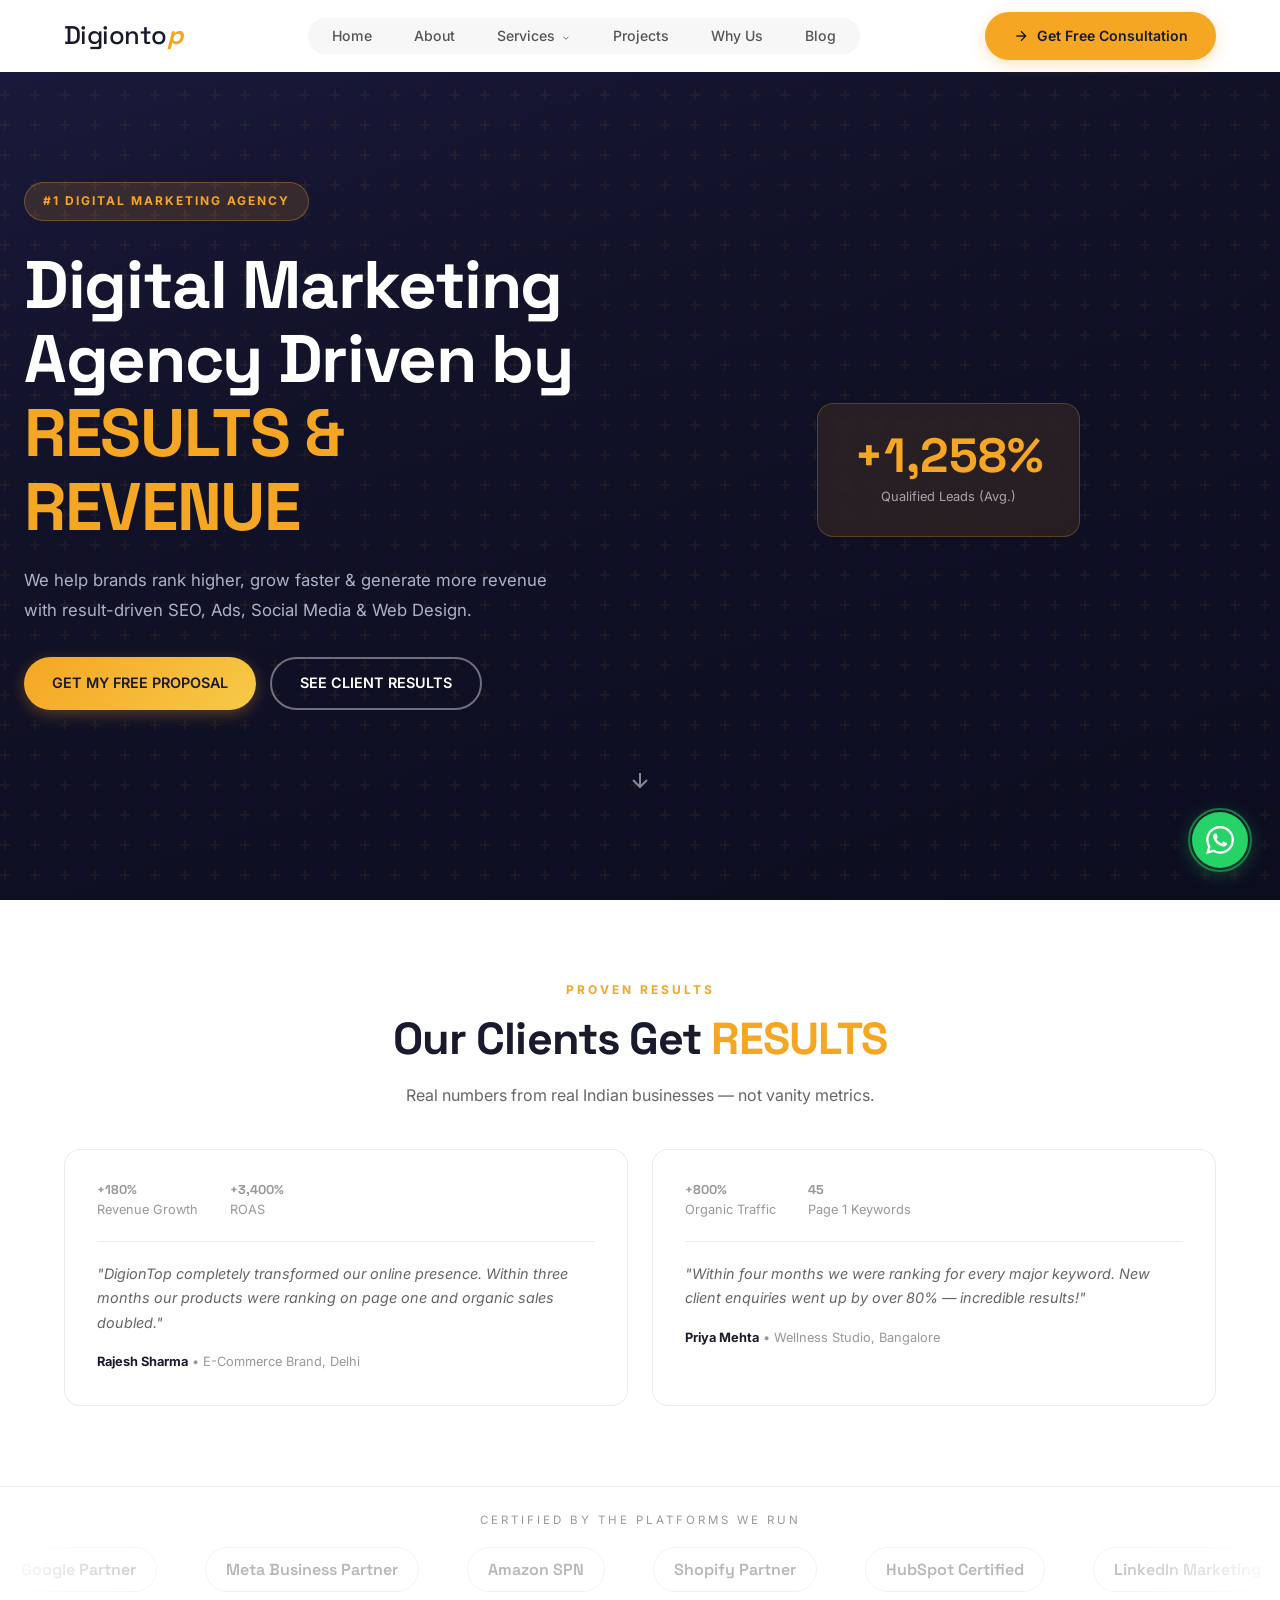
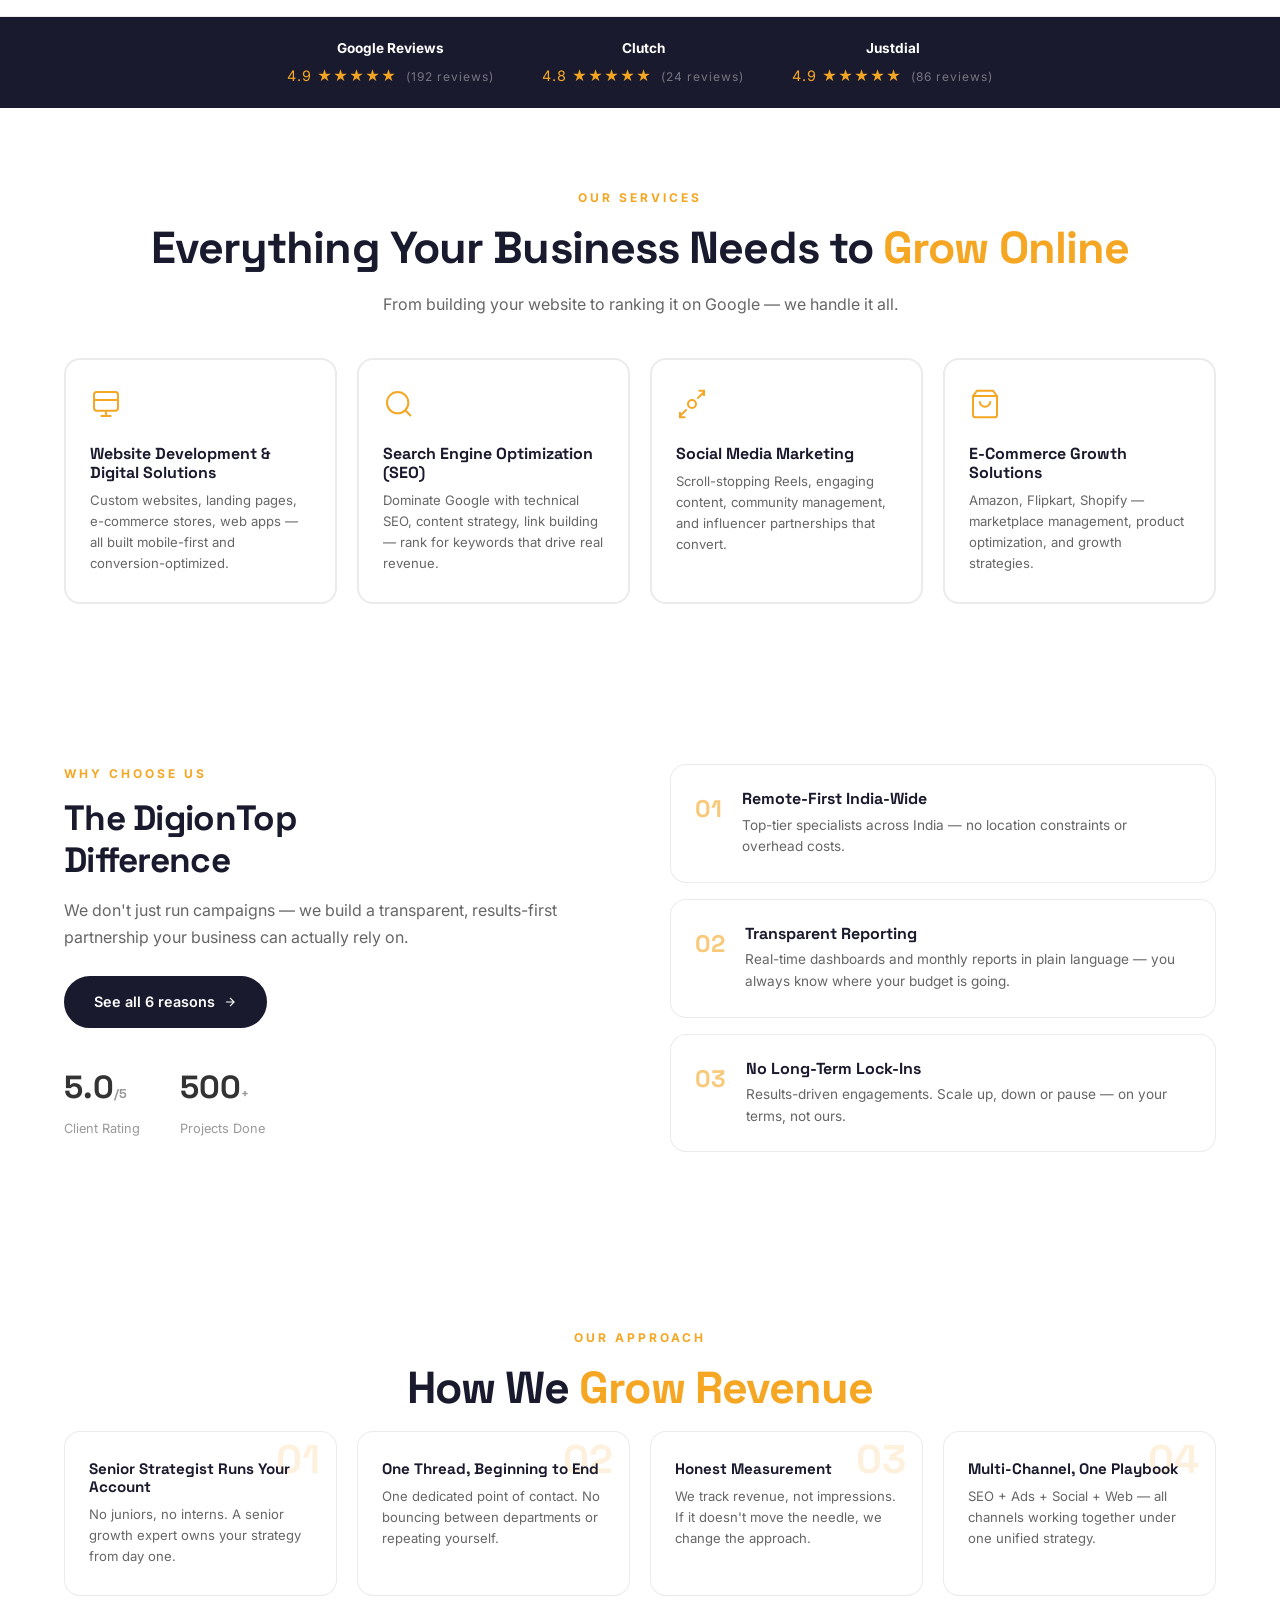
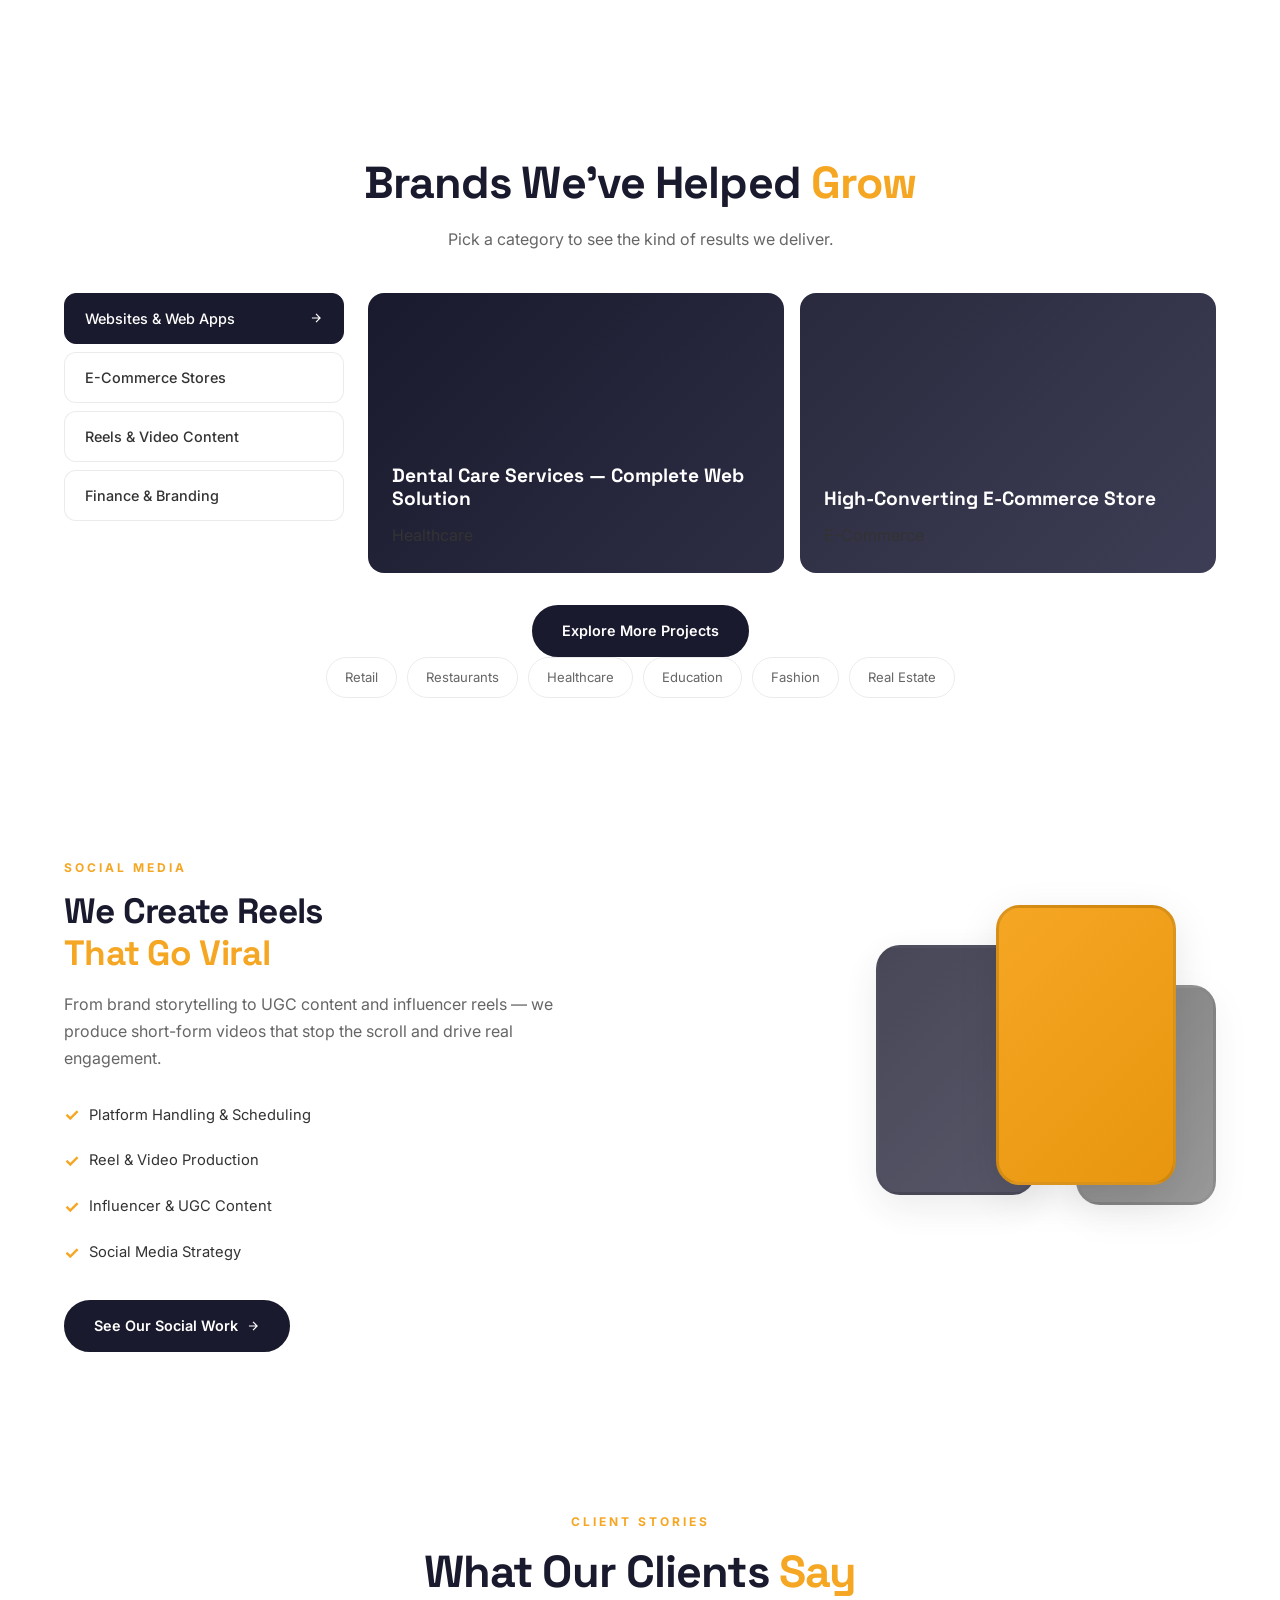
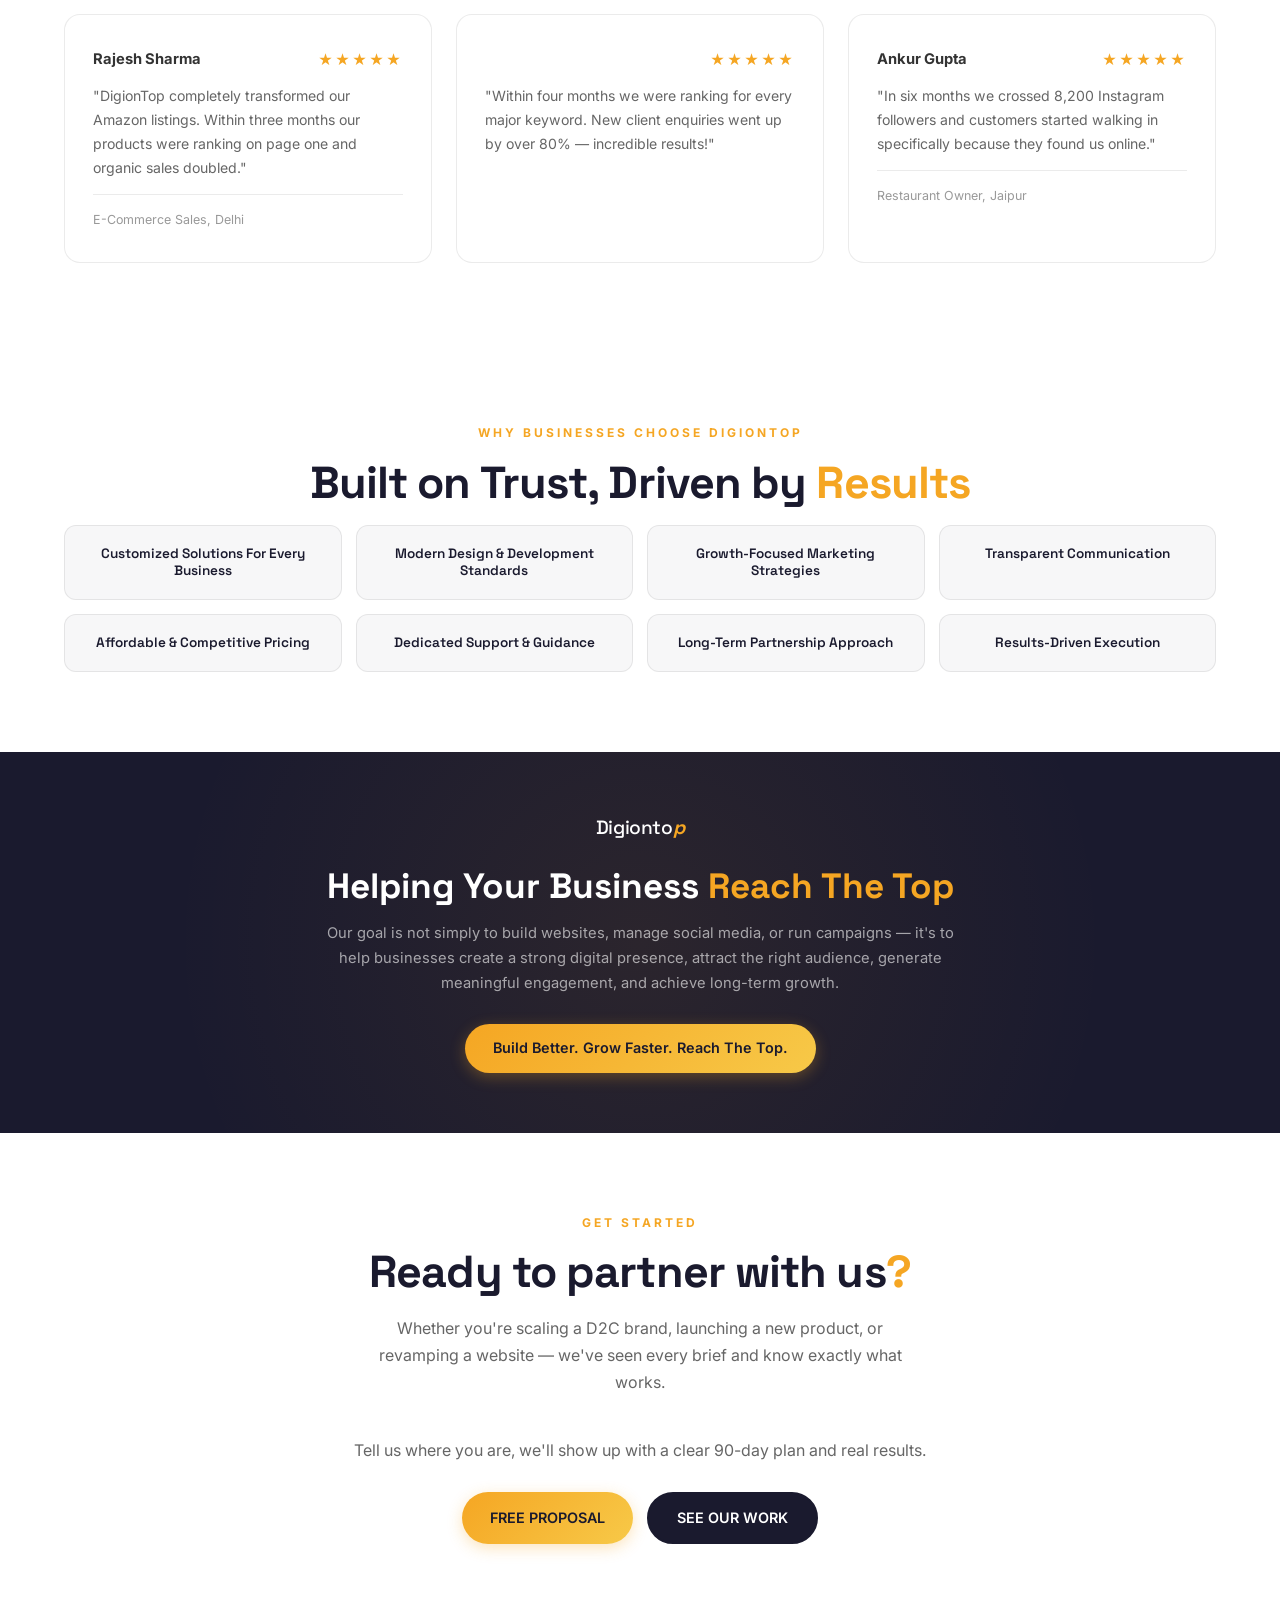
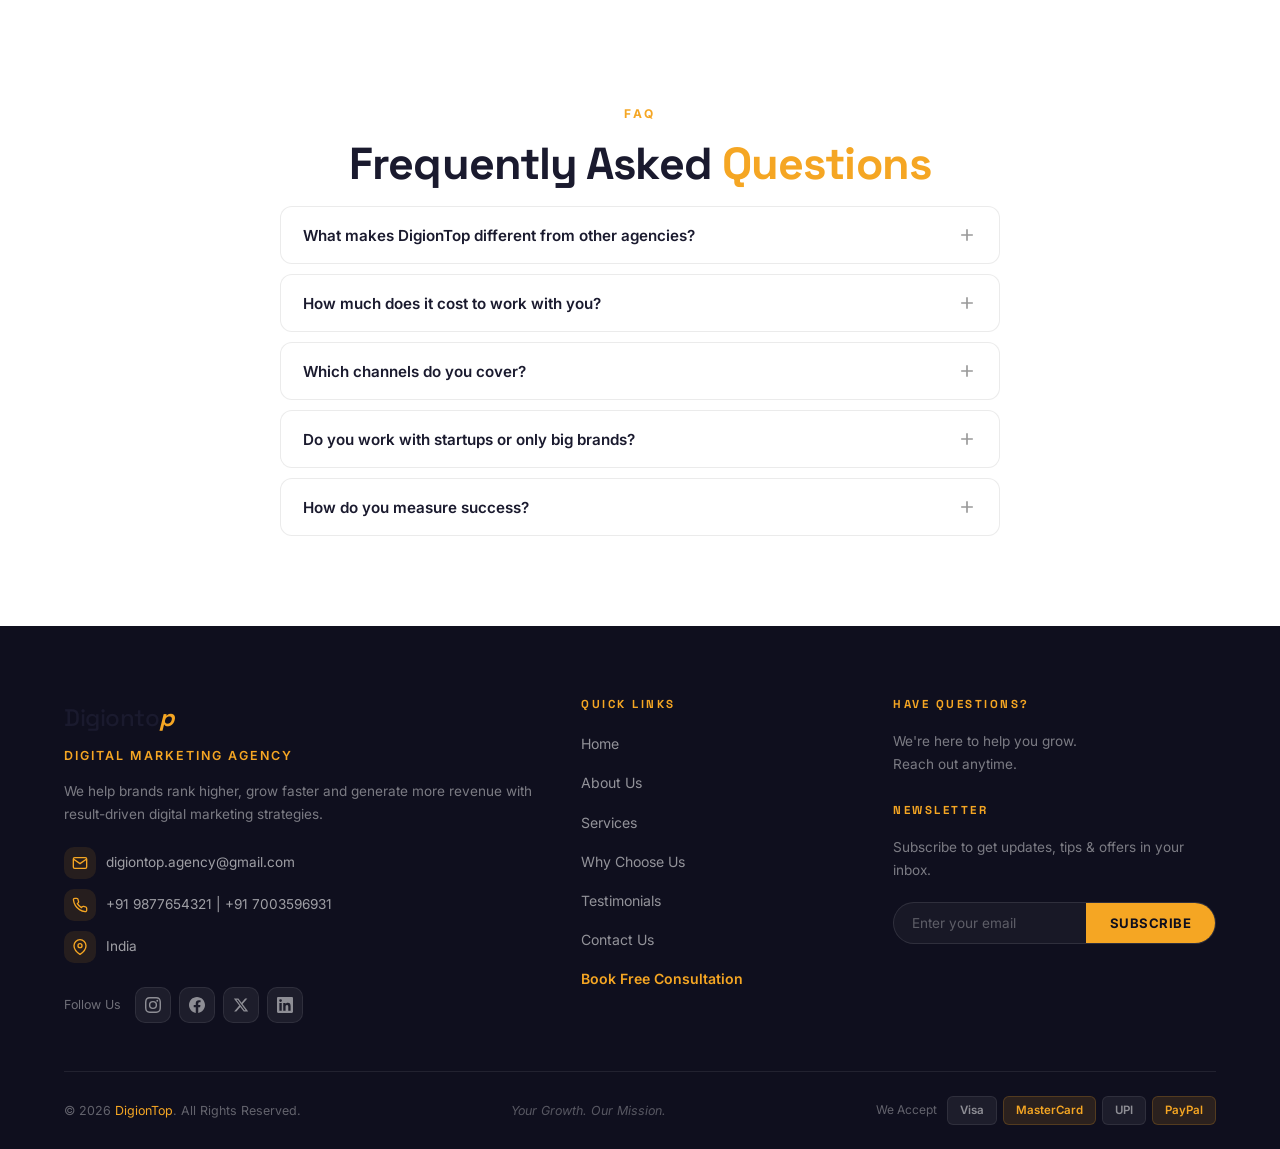
==== commit 1344a6d0: "Redesign footer - premium dark layout matching reference - 3-column grid: Brand info | Quick Links |" ====
--- a/index.html
+++ b/index.html
@@ -361,25 +361,80 @@
     <!-- ===== FOOTER ===== -->
     <footer class="footer">
         <div class="container">
-            <div class="footer-top">
-                <div class="footer-brand">
-                    <span class="logo-text" style="font-size:1.5rem;">Digionto<strong>p</strong></span>
+            <div class="footer-main">
+                <!-- Col 1: Brand -->
+                <div class="footer-col footer-brand-col">
+                    <div class="footer-logo">
+                        <span class="logo-text" style="font-size:1.5rem;">Digionto<strong>p</strong></span>
+                    </div>
                     <p class="footer-tagline">Digital Marketing Agency</p>
                     <p class="footer-desc">We help brands rank higher, grow faster and generate more revenue with result-driven digital marketing strategies.</p>
-                    <div class="footer-contact-items">
-                        <span><svg width="14" height="14" viewBox="0 0 24 24" fill="none" stroke="#F5A623" stroke-width="2"><path d="M4 4h16c1.1 0 2 .9 2 2v12c0 1.1-.9 2-2 2H4c-1.1 0-2-.9-2-2V6c0-1.1.9-2 2-2z"/><path d="M22 6l-10 7L2 6"/></svg> digiontop.agency@gmail.com</span>
-                        <span><svg width="14" height="14" viewBox="0 0 24 24" fill="none" stroke="#F5A623" stroke-width="2"><path d="M22 16.92v3a2 2 0 01-2.18 2 19.79 19.79 0 01-8.63-3.07 19.5 19.5 0 01-6-6 19.79 19.79 0 01-3.07-8.67A2 2 0 014.11 2h3a2 2 0 012 1.72c.127.96.361 1.903.7 2.81a2 2 0 01-.45 2.11L8.09 9.91a16 16 0 006 6l1.27-1.27a2 2 0 012.11-.45c.907.339 1.85.573 2.81.7A2 2 0 0122 16.92z"/></svg> +91 9876543210</span>
-                        <span><svg width="14" height="14" viewBox="0 0 24 24" fill="none" stroke="#F5A623" stroke-width="2"><path d="M21 10c0 7-9 13-9 13s-9-6-9-13a9 9 0 0118 0z"/><circle cx="12" cy="10" r="3"/></svg> India</span>
-                    </div>
-                    <div class="footer-social"><span>Follow Us</span><div class="social-icons"><a href="#">In</a><a href="#">Fb</a><a href="#">X</a><a href="#">Yt</a></div></div>
-                </div>
-                <div class="footer-links-col"><h4>QUICK LINKS</h4><ul><li><a href="index.html">Home</a></li><li><a href="about.html">About Us</a></li><li><a href="services.html">Services</a></li><li><a href="pricing.html">Why Choose Us</a></li><li><a href="case-studies.html">Projects</a></li><li><a href="contact.html">Book Free Consultation</a></li></ul></div>
-                <div class="footer-links-col"><h4>GET IN TOUCH</h4><p class="footer-touch-text">Have Questions?<br>We're here to help you grow.</p><h4 style="margin-top:20px;">NEWSLETTER</h4><p class="footer-touch-text">Subscribe for updates, tips & offers.</p><form class="footer-newsletter" onsubmit="event.preventDefault();this.querySelector('button').textContent='Subscribed!';this.reset();"><input type="email" placeholder="Enter your email" required><button type="submit" class="btn btn-gold btn-sm">Subscribe</button></form></div>
-            </div>
-            <div class="footer-bottom">
+                    <div class="footer-contact-list">
+                        <a href="mailto:digiontop.agency@gmail.com" class="footer-contact-link">
+                            <span class="fci"><svg width="16" height="16" viewBox="0 0 24 24" fill="none" stroke="currentColor" stroke-width="2"><path d="M4 4h16c1.1 0 2 .9 2 2v12c0 1.1-.9 2-2 2H4c-1.1 0-2-.9-2-2V6c0-1.1.9-2 2-2z"/><path d="M22 6l-10 7L2 6"/></svg></span>
+                            digiontop.agency@gmail.com
+                        </a>
+                        <a href="tel:+919876543210" class="footer-contact-link">
+                            <span class="fci"><svg width="16" height="16" viewBox="0 0 24 24" fill="none" stroke="currentColor" stroke-width="2"><path d="M22 16.92v3a2 2 0 01-2.18 2 19.79 19.79 0 01-8.63-3.07 19.5 19.5 0 01-6-6 19.79 19.79 0 01-3.07-8.67A2 2 0 014.11 2h3a2 2 0 012 1.72c.127.96.361 1.903.7 2.81a2 2 0 01-.45 2.11L8.09 9.91a16 16 0 006 6l1.27-1.27a2 2 0 012.11-.45c.907.339 1.85.573 2.81.7A2 2 0 0122 16.92z"/></svg></span>
+                            +91 9877654321 | +91 7003596931
+                        </a>
+                        <span class="footer-contact-link">
+                            <span class="fci"><svg width="16" height="16" viewBox="0 0 24 24" fill="none" stroke="currentColor" stroke-width="2"><path d="M21 10c0 7-9 13-9 13s-9-6-9-13a9 9 0 0118 0z"/><circle cx="12" cy="10" r="3"/></svg></span>
+                            India
+                        </span>
+                    </div>
+                    <div class="footer-social-row">
+                        <span class="fsr-label">Follow Us</span>
+                        <div class="footer-social-icons">
+                            <a href="#" aria-label="Instagram"><svg width="16" height="16" viewBox="0 0 24 24" fill="currentColor"><path d="M12 2.163c3.204 0 3.584.012 4.85.07 3.252.148 4.771 1.691 4.919 4.919.058 1.265.069 1.645.069 4.849 0 3.205-.012 3.584-.069 4.849-.149 3.225-1.664 4.771-4.919 4.919-1.266.058-1.644.07-4.85.07-3.204 0-3.584-.012-4.849-.07-3.26-.149-4.771-1.699-4.919-4.92-.058-1.265-.07-1.644-.07-4.849 0-3.204.013-3.583.07-4.849.149-3.227 1.664-4.771 4.919-4.919 1.266-.057 1.645-.069 4.849-.069zM12 0C8.741 0 8.333.014 7.053.072 2.695.272.273 2.69.073 7.052.014 8.333 0 8.741 0 12c0 3.259.014 3.668.072 4.948.2 4.358 2.618 6.78 6.98 6.98C8.333 23.986 8.741 24 12 24c3.259 0 3.668-.014 4.948-.072 4.354-.2 6.782-2.618 6.979-6.98.059-1.28.073-1.689.073-4.948 0-3.259-.014-3.667-.072-4.947-.196-4.354-2.617-6.78-6.979-6.98C15.668.014 15.259 0 12 0zm0 5.838a6.162 6.162 0 100 12.324 6.162 6.162 0 000-12.324zM12 16a4 4 0 110-8 4 4 0 010 8zm6.406-11.845a1.44 1.44 0 100 2.881 1.44 1.44 0 000-2.881z"/></svg></a>
+                            <a href="#" aria-label="Facebook"><svg width="16" height="16" viewBox="0 0 24 24" fill="currentColor"><path d="M24 12.073c0-6.627-5.373-12-12-12s-12 5.373-12 12c0 5.99 4.388 10.954 10.125 11.854v-8.385H7.078v-3.47h3.047V9.43c0-3.007 1.792-4.669 4.533-4.669 1.312 0 2.686.235 2.686.235v2.953H15.83c-1.491 0-1.956.925-1.956 1.874v2.25h3.328l-.532 3.47h-2.796v8.385C19.612 23.027 24 18.062 24 12.073z"/></svg></a>
+                            <a href="#" aria-label="X / Twitter"><svg width="16" height="16" viewBox="0 0 24 24" fill="currentColor"><path d="M18.244 2.25h3.308l-7.227 8.26 8.502 11.24H16.17l-5.214-6.817L4.99 21.75H1.68l7.73-8.835L1.254 2.25H8.08l4.713 6.231zm-1.161 17.52h1.833L7.084 4.126H5.117z"/></svg></a>
+                            <a href="#" aria-label="LinkedIn"><svg width="16" height="16" viewBox="0 0 24 24" fill="currentColor"><path d="M20.447 20.452h-3.554v-5.569c0-1.328-.027-3.037-1.852-3.037-1.853 0-2.136 1.445-2.136 2.939v5.667H9.351V9h3.414v1.561h.046c.477-.9 1.637-1.85 3.37-1.85 3.601 0 4.267 2.37 4.267 5.455v6.286zM5.337 7.433a2.062 2.062 0 01-2.063-2.065 2.064 2.064 0 112.063 2.065zm1.782 13.019H3.555V9h3.564v11.452zM22.225 0H1.771C.792 0 0 .774 0 1.729v20.542C0 23.227.792 24 1.771 24h20.451C23.2 24 24 23.227 24 22.271V1.729C24 .774 23.2 0 22.222 0h.003z"/></svg></a>
+                        </div>
+                    </div>
+                </div>
+
+                <!-- Col 2: Quick Links -->
+                <div class="footer-col">
+                    <h4 class="footer-heading">QUICK LINKS</h4>
+                    <ul class="footer-nav">
+                        <li><a href="index.html">Home</a></li>
+                        <li><a href="about.html">About Us</a></li>
+                        <li><a href="services.html">Services</a></li>
+                        <li><a href="pricing.html">Why Choose Us</a></li>
+                        <li><a href="case-studies.html">Testimonials</a></li>
+                        <li><a href="contact.html">Contact Us</a></li>
+                        <li><a href="contact.html" class="footer-cta-link">Book Free Consultation</a></li>
+                    </ul>
+                </div>
+
+                <!-- Col 3: Get in Touch + Newsletter -->
+                <div class="footer-col">
+                    <h4 class="footer-heading">HAVE QUESTIONS?</h4>
+                    <p class="footer-desc">We're here to help you grow.<br>Reach out anytime.</p>
+
+                    <h4 class="footer-heading" style="margin-top:28px;">NEWSLETTER</h4>
+                    <p class="footer-desc">Subscribe to get updates, tips & offers in your inbox.</p>
+                    <form class="footer-newsletter-form" onsubmit="event.preventDefault();this.querySelector('button').textContent='Subscribed!';this.reset();">
+                        <input type="email" placeholder="Enter your email" required>
+                        <button type="submit">Subscribe</button>
+                    </form>
+                </div>
+            </div>
+
+            <!-- Footer Bottom -->
+            <div class="footer-bottom-bar">
                 <p>&copy; 2026 <span class="text-gold">DigionTop</span>. All Rights Reserved.</p>
-                <span>Your Growth. Our Mission.</span>
-                <span>We Accept: <span class="text-gold">Visa &bull; UPI &bull; PayPal</span></span>
+                <p class="footer-motto">Your Growth. Our Mission.</p>
+                <div class="footer-payment">
+                    <span>We Accept</span>
+                    <div class="payment-icons">
+                        <span class="pay-badge">Visa</span>
+                        <span class="pay-badge pay-highlight">MasterCard</span>
+                        <span class="pay-badge">UPI</span>
+                        <span class="pay-badge pay-highlight">PayPal</span>
+                    </div>
+                </div>
             </div>
         </div>
     </footer>
--- a/css/style.css
+++ b/css/style.css
@@ -90,18 +90,18 @@
 .hamburger.active span:nth-child(3){transform:rotate(-45deg) translate(5px,-5px);}
 
 /* ===== HERO ===== */
-.hero{position:relative;min-height:100vh;display:flex;align-items:center;padding:100px 0 60px;overflow:hidden;background:var(--dark);}
-.hero-bg{position:absolute;inset:0;background:linear-gradient(135deg,rgba(26,26,46,0.95),rgba(17,17,39,0.85));z-index:1;}
-.hero-bg::after{content:'';position:absolute;inset:0;background:url("data:image/svg+xml,%3Csvg width='60' height='60' viewBox='0 0 60 60' xmlns='http://www.w3.org/2000/svg'%3E%3Cg fill='none' fill-rule='evenodd'%3E%3Cg fill='%23F5A623' fill-opacity='0.03'%3E%3Cpath d='M36 34v-4h-2v4h-4v2h4v4h2v-4h4v-2h-4zm0-30V0h-2v4h-4v2h4v4h2V6h4V4h-4zM6 34v-4H4v4H0v2h4v4h2v-4h4v-2H6zM6 4V0H4v4H0v2h4v4h2V6h4V4H6z'/%3E%3C/g%3E%3C/g%3E%3C/svg%3E");}
-.hero-container{position:relative;z-index:2;display:grid;grid-template-columns:1fr 1fr;gap:60px;align-items:center;}
-.hero-content{color:var(--white);}
-.hero-badge{display:inline-block;font-size:0.75rem;font-weight:600;text-transform:uppercase;letter-spacing:1.5px;color:var(--gold);background:rgba(245,166,35,0.1);border:1px solid rgba(245,166,35,0.25);padding:6px 16px;border-radius:var(--radius-pill);margin-bottom:24px;}
-.hero-title{font-size:clamp(2.5rem,6vw,4.5rem);font-weight:800;color:var(--white);margin-bottom:16px;line-height:1.05;letter-spacing:-0.03em;}
-.hero-subtitle{font-size:1.1rem;color:rgba(255,255,255,0.7);margin-bottom:32px;line-height:1.7;}
-.hero-btns{display:flex;gap:14px;flex-wrap:wrap;margin-bottom:40px;}
-.hero-stats{display:flex;gap:32px;padding-top:24px;border-top:1px solid rgba(255,255,255,0.1);}
-.hero-stat strong{display:block;font-family:var(--font-display);font-size:1.4rem;font-weight:800;color:var(--gold);}
-.hero-stat span{font-size:0.78rem;color:rgba(255,255,255,0.5);text-transform:uppercase;letter-spacing:1px;}
+.hero{position:relative;min-height:100vh;display:flex;align-items:center;padding:100px 0 60px;overflow:hidden;background:#111127;}
+.hero-bg{position:absolute;inset:0;background:linear-gradient(160deg,#1a1a3e 0%,#111127 40%,#0d0d20 100%);z-index:1;}
+.hero-bg::after{content:'';position:absolute;inset:0;background:url("data:image/svg+xml,%3Csvg width='60' height='60' viewBox='0 0 60 60' xmlns='http://www.w3.org/2000/svg'%3E%3Cg fill='none' fill-rule='evenodd'%3E%3Cg fill='%23F5A623' fill-opacity='0.06'%3E%3Cpath d='M36 34v-4h-2v4h-4v2h4v4h2v-4h4v-2h-4zm0-30V0h-2v4h-4v2h4v4h2V6h4V4h-4zM6 34v-4H4v4H0v2h4v4h2v-4h4v-2H6zM6 4V0H4v4H0v2h4v4h2V6h4V4H6z'/%3E%3C/g%3E%3C/g%3E%3C/svg%3E");}
+.hero-grid{position:relative;z-index:2;display:grid;grid-template-columns:1.2fr 0.8fr;gap:60px;align-items:center;}
+.hero-content{color:#fff;}
+.hero-badge{display:inline-block;font-size:0.75rem;font-weight:700;text-transform:uppercase;letter-spacing:2px;color:#F5A623;background:rgba(245,166,35,0.15);border:1px solid rgba(245,166,35,0.3);padding:8px 18px;border-radius:var(--radius-pill);margin-bottom:28px;}
+.hero-title{font-size:clamp(2.5rem,5.5vw,4.2rem);font-weight:800;color:#FFFFFF;margin-bottom:20px;line-height:1.1;letter-spacing:-0.02em;}
+.hero-sub{font-size:1.05rem;color:#b0b0cc;margin-bottom:32px;line-height:1.8;max-width:540px;}
+.hero-btns{display:flex;gap:14px;flex-wrap:wrap;margin-bottom:48px;}
+.hero-stats{display:flex;gap:36px;padding-top:28px;border-top:1px solid rgba(255,255,255,0.12);}
+.hero-stat strong{display:block;font-family:var(--font-display);font-size:1.5rem;font-weight:800;color:#F5A623;}
+.hero-stat span{font-size:0.75rem;color:#8888aa;text-transform:uppercase;letter-spacing:1px;}
 
 /* Hero visual */
 .hero-visual{position:relative;height:420px;}
@@ -295,30 +295,53 @@
 .cta-section p{color:rgba(255,255,255,0.6);font-size:0.95rem;margin-top:6px;}
 
 /* ===== FOOTER ===== */
-.footer{background:var(--dark-2);color:rgba(255,255,255,0.7);padding-top:60px;}
-.footer-top{display:grid;grid-template-columns:1.5fr 1fr 1.2fr;gap:48px;padding-bottom:40px;border-bottom:1px solid rgba(255,255,255,0.08);}
-.footer-brand .footer-tagline{font-size:0.8rem;color:var(--gold);margin-top:4px;margin-bottom:12px;}
-.footer-desc{font-size:0.85rem;line-height:1.7;margin-bottom:16px;color:rgba(255,255,255,0.5);}
-.footer-contact-items{display:flex;flex-direction:column;gap:8px;margin-bottom:20px;}
-.footer-contact-items span{font-size:0.82rem;display:flex;align-items:center;gap:8px;color:rgba(255,255,255,0.6);}
-.footer-social{display:flex;align-items:center;gap:12px;}
-.footer-social span{font-size:0.8rem;color:rgba(255,255,255,0.5);}
-.social-icons{display:flex;gap:8px;}
-.social-icons a{width:32px;height:32px;display:flex;align-items:center;justify-content:center;background:rgba(255,255,255,0.06);border-radius:8px;color:rgba(255,255,255,0.6);transition:all var(--transition);}
-.social-icons a:hover{background:var(--gold);color:var(--dark);}
-.footer-links-col h4{font-size:0.75rem;font-weight:700;text-transform:uppercase;letter-spacing:2px;color:var(--gold);margin-bottom:16px;}
-.footer-links-col ul{display:flex;flex-direction:column;gap:10px;}
-.footer-links-col a{font-size:0.85rem;color:rgba(255,255,255,0.6);transition:all var(--transition);}
-.footer-links-col a:hover{color:var(--gold);padding-left:4px;}
-.footer-touch-text{font-size:0.85rem;color:rgba(255,255,255,0.5);line-height:1.6;margin-bottom:12px;}
-.footer-newsletter{display:flex;gap:8px;margin-top:8px;}
-.footer-newsletter input{flex:1;padding:10px 14px;background:rgba(255,255,255,0.06);border:1px solid rgba(255,255,255,0.1);border-radius:var(--radius-pill);color:var(--white);font-family:var(--font);font-size:0.82rem;outline:none;}
-.footer-newsletter input::placeholder{color:rgba(255,255,255,0.3);}
-.footer-newsletter input:focus{border-color:var(--gold);}
-.footer-bottom{display:flex;align-items:center;justify-content:space-between;padding:20px 0;font-size:0.78rem;color:rgba(255,255,255,0.4);flex-wrap:wrap;gap:12px;}
-.footer-bottom-center{font-style:italic;}
-.footer-bottom-right{display:flex;align-items:center;gap:8px;}
-.payment-badges{color:var(--gold);font-weight:500;}
+.footer{background:#0f0f1e;color:rgba(255,255,255,0.65);padding:72px 0 0;}
+
+/* Footer Main Grid */
+.footer-main{display:grid;grid-template-columns:1.6fr 0.9fr 1.1fr;gap:48px;padding-bottom:48px;border-bottom:1px solid rgba(255,255,255,0.08);}
+
+/* Footer Brand Col */
+.footer-brand-col .footer-logo{margin-bottom:6px;}
+.footer .footer-tagline{font-size:0.78rem;font-weight:600;text-transform:uppercase;letter-spacing:2px;color:var(--gold);margin-bottom:14px;}
+.footer .footer-desc{font-size:0.85rem;line-height:1.7;color:rgba(255,255,255,0.45);margin-bottom:20px;}
+
+/* Footer Contact Links */
+.footer-contact-list{display:flex;flex-direction:column;gap:10px;margin-bottom:24px;}
+.footer-contact-link{display:flex;align-items:center;gap:10px;font-size:0.85rem;color:rgba(255,255,255,0.6);text-decoration:none;transition:color var(--transition);}
+.footer-contact-link:hover{color:var(--gold);}
+.fci{width:32px;height:32px;display:flex;align-items:center;justify-content:center;background:rgba(245,166,35,0.1);border-radius:10px;flex-shrink:0;color:var(--gold);}
+.fci svg{stroke:var(--gold);}
+
+/* Footer Social Row */
+.footer-social-row{display:flex;align-items:center;gap:14px;}
+.fsr-label{font-size:0.78rem;color:rgba(255,255,255,0.4);white-space:nowrap;}
+.footer-social-icons{display:flex;gap:8px;}
+.footer-social-icons a{width:36px;height:36px;display:flex;align-items:center;justify-content:center;background:rgba(255,255,255,0.06);border:1px solid rgba(255,255,255,0.08);border-radius:10px;color:rgba(255,255,255,0.5);transition:all var(--transition);}
+.footer-social-icons a:hover{background:var(--gold);border-color:var(--gold);color:#0f0f1e;transform:translateY(-2px);}
+
+/* Footer Columns */
+.footer-col{}
+.footer-heading{font-size:0.72rem;font-weight:700;text-transform:uppercase;letter-spacing:2.5px;color:var(--gold);margin-bottom:18px;font-family:var(--font-display);}
+.footer-nav{display:flex;flex-direction:column;gap:12px;}
+.footer-nav a{font-size:0.88rem;color:rgba(255,255,255,0.55);transition:all var(--transition);text-decoration:none;display:inline-block;}
+.footer-nav a:hover{color:var(--gold);transform:translateX(4px);}
+.footer-cta-link{color:var(--gold) !important;font-weight:600;}
+
+/* Footer Newsletter */
+.footer-newsletter-form{display:flex;gap:0;margin-top:10px;border-radius:var(--radius-pill);overflow:hidden;border:1px solid rgba(255,255,255,0.1);background:rgba(255,255,255,0.04);}
+.footer-newsletter-form input{flex:1;padding:12px 18px;background:transparent;border:none;color:#fff;font-family:var(--font);font-size:0.85rem;outline:none;min-width:0;}
+.footer-newsletter-form input::placeholder{color:rgba(255,255,255,0.3);}
+.footer-newsletter-form button{padding:12px 24px;background:var(--gold);color:#0f0f1e;font-family:var(--font);font-size:0.82rem;font-weight:700;border:none;cursor:pointer;transition:all var(--transition);white-space:nowrap;text-transform:uppercase;letter-spacing:0.5px;}
+.footer-newsletter-form button:hover{background:var(--gold-light);}
+
+/* Footer Bottom Bar */
+.footer-bottom-bar{display:flex;align-items:center;justify-content:space-between;padding:24px 0;font-size:0.78rem;color:rgba(255,255,255,0.35);flex-wrap:wrap;gap:16px;}
+.footer-motto{font-style:italic;color:rgba(255,255,255,0.3);}
+.footer-payment{display:flex;align-items:center;gap:10px;}
+.footer-payment>span{color:rgba(255,255,255,0.35);font-size:0.75rem;}
+.payment-icons{display:flex;gap:6px;}
+.pay-badge{padding:4px 12px;background:rgba(255,255,255,0.06);border:1px solid rgba(255,255,255,0.08);border-radius:6px;font-size:0.72rem;font-weight:600;color:rgba(255,255,255,0.5);}
+.pay-highlight{background:rgba(245,166,35,0.12);border-color:rgba(245,166,35,0.2);color:var(--gold);}
 
 /* ===== WHATSAPP ===== */
 .whatsapp-float{position:fixed;bottom:32px;right:32px;width:56px;height:56px;display:flex;align-items:center;justify-content:center;background:#25D366;border-radius:50%;z-index:999;box-shadow:0 4px 20px rgba(37,211,102,0.4);transition:all var(--transition);}
@@ -502,7 +525,7 @@
     .projects-layout{grid-template-columns:1fr;}
     .services-grid,.cases-grid,.pricing-grid,.testimonial-grid,.why-grid{grid-template-columns:repeat(2,1fr);}
     .results-grid{grid-template-columns:repeat(2,1fr);}
-    .footer-top{grid-template-columns:1fr 1fr;}
+    .footer-main{grid-template-columns:1fr 1fr;}
     .team-grid{grid-template-columns:repeat(2,1fr);}
     .service-detail-grid{grid-template-columns:1fr;}
     .features-list{grid-template-columns:1fr;}
@@ -526,7 +549,7 @@
     .results-grid{grid-template-columns:1fr 1fr;}
     .contact-wrapper{grid-template-columns:1fr;gap:32px;}
     .form-row{grid-template-columns:1fr;}
-    .footer-top{grid-template-columns:1fr;gap:32px;}
+    .footer-main{grid-template-columns:1fr;gap:32px;}
     .footer-bottom{flex-direction:column;text-align:center;}
     .cta-container{flex-direction:column;text-align:center;}
     .project-showcase{grid-template-columns:1fr;}
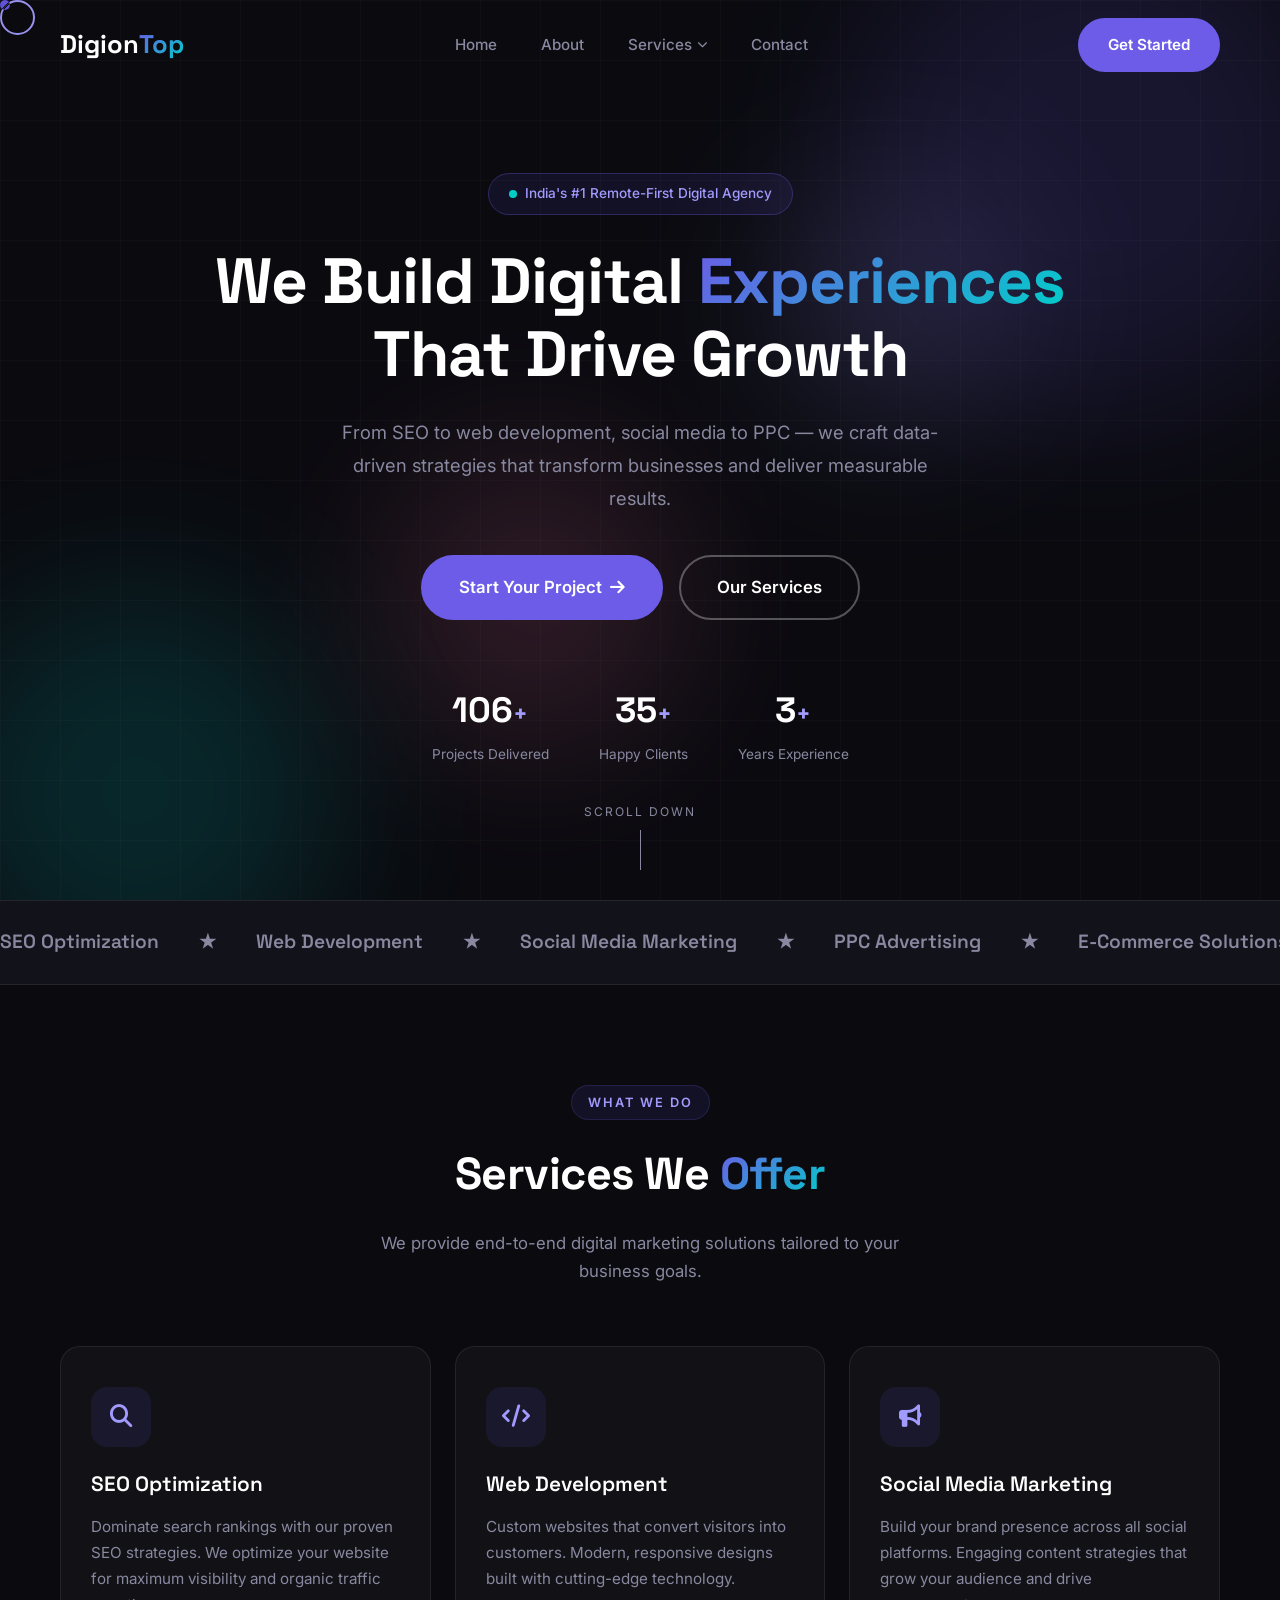
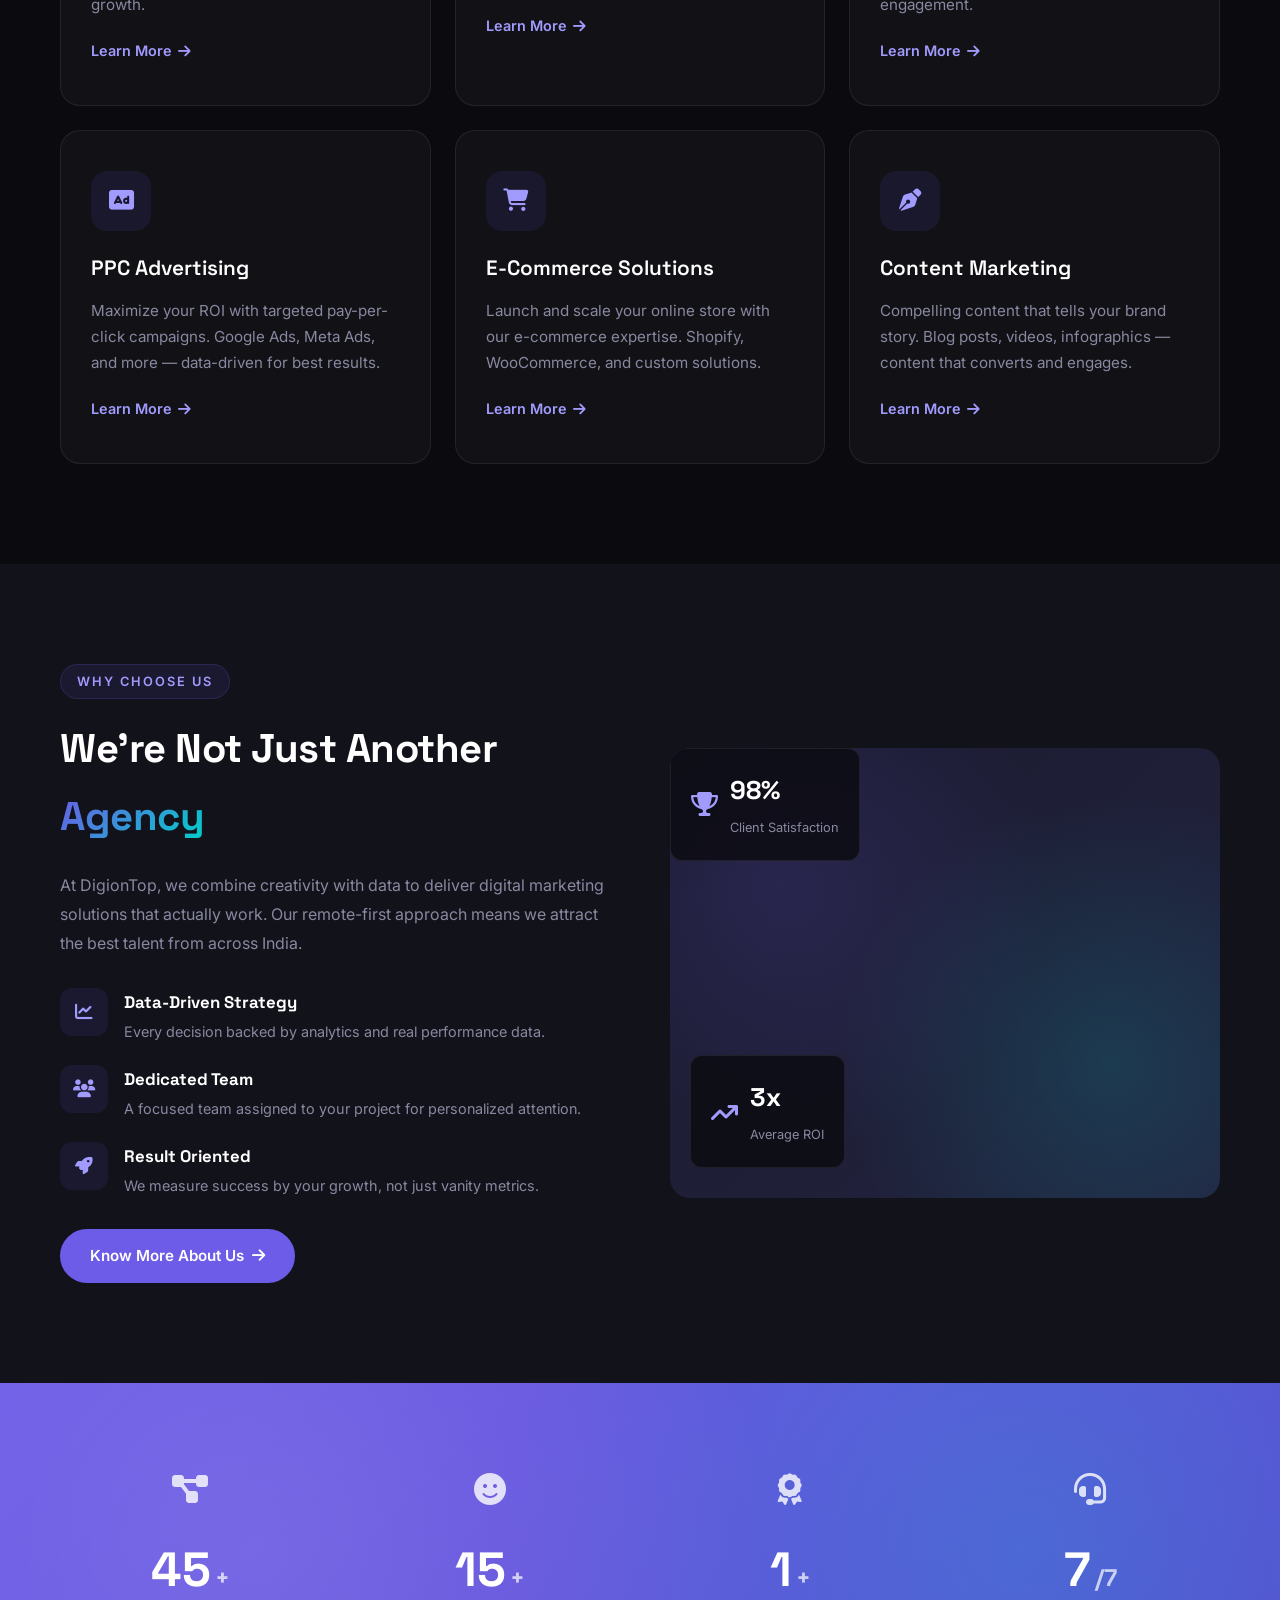
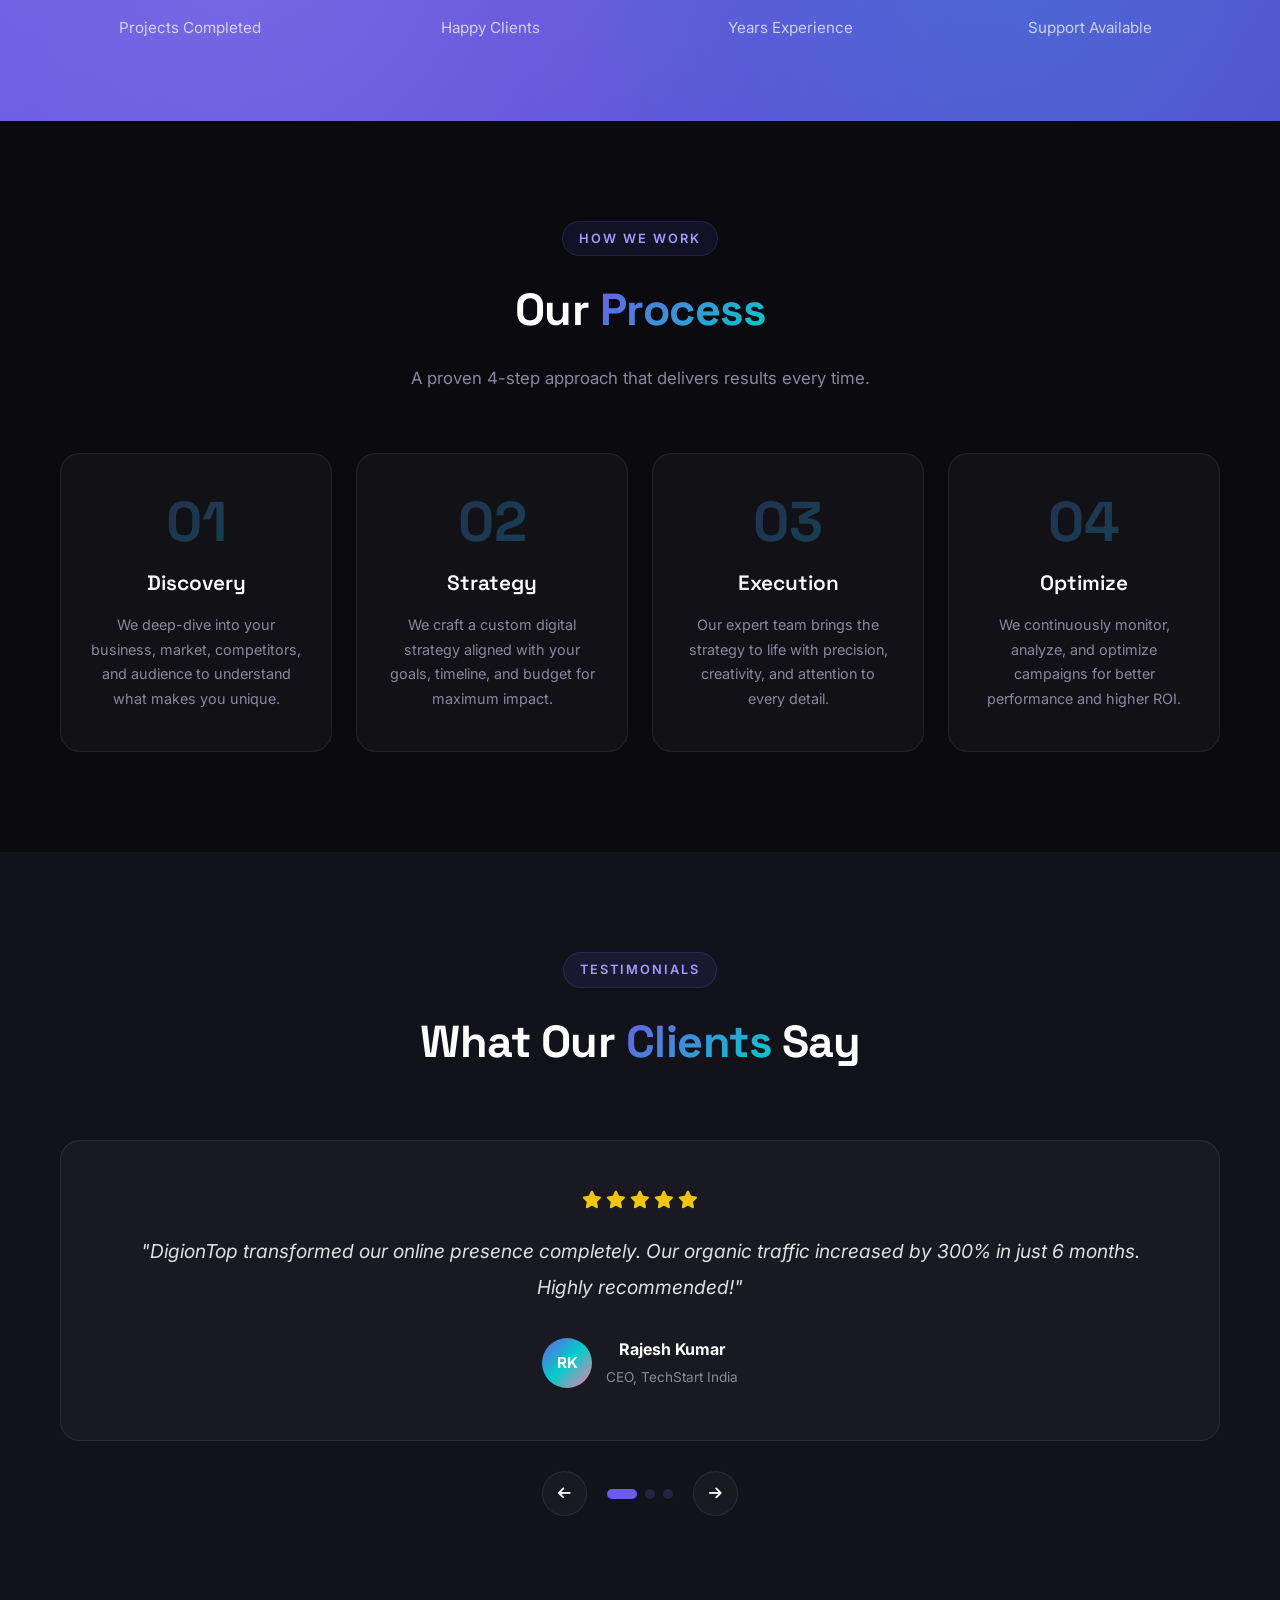
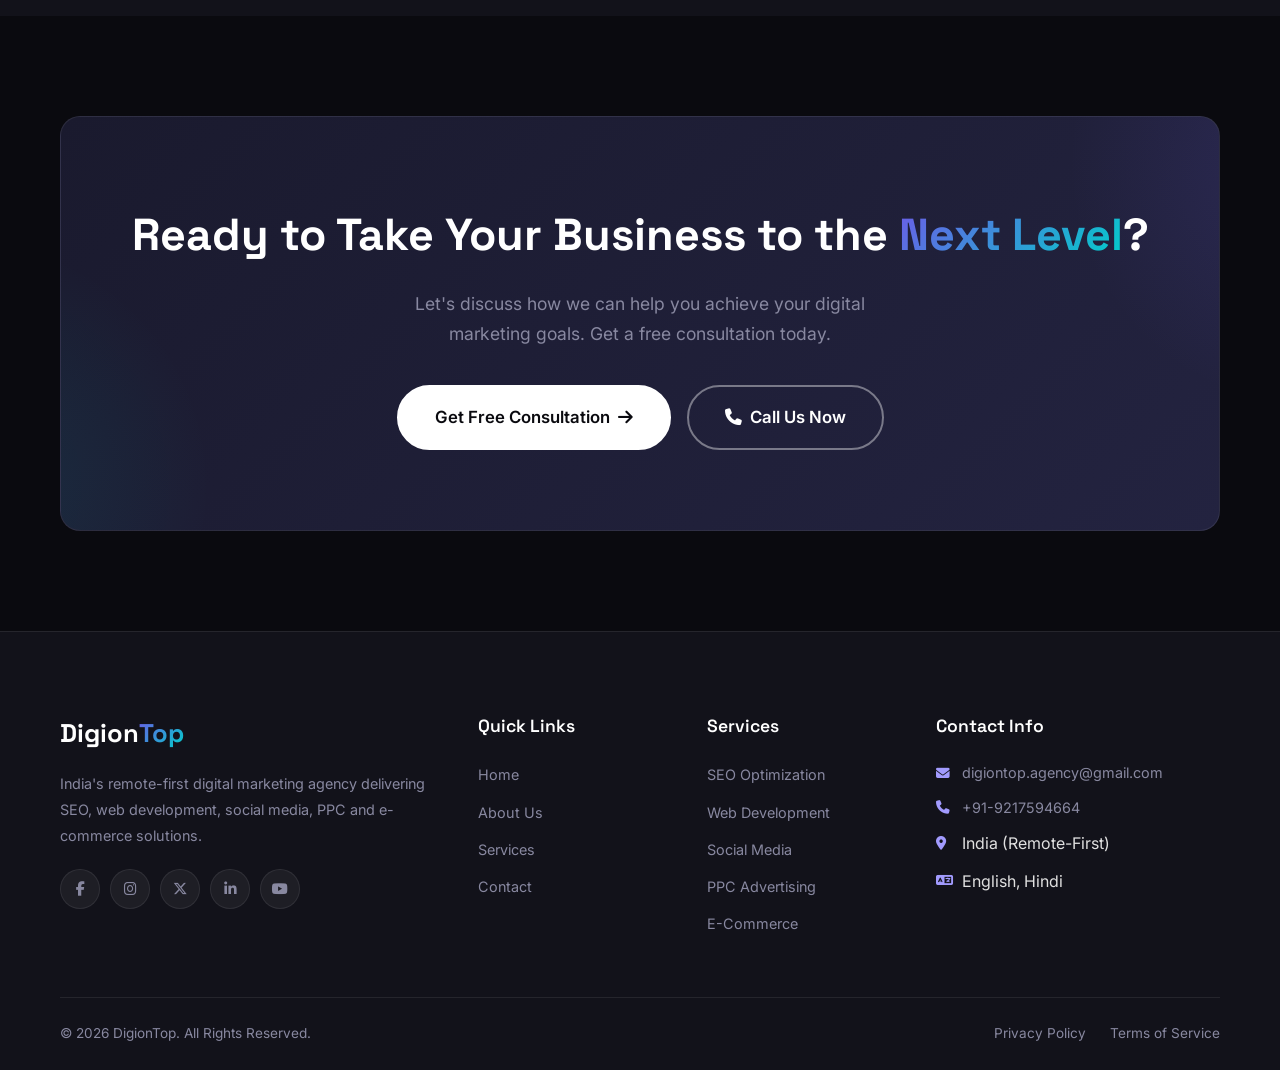
==== commit b603956e: "Rebuild entire website with DigiOnTop-style dark premium theme Complete redesign with modern dark UI" ====
--- a/index.html
+++ b/index.html
@@ -3,444 +3,483 @@
 <head>
     <meta charset="UTF-8">
     <meta name="viewport" content="width=device-width, initial-scale=1.0">
-    <meta name="description" content="DigionTop — India's top digital marketing agency driven by RESULTS. SEO, Web Design, E-Commerce, Google Ads & Meta Ads. 500+ campaigns shipped. Get your free proposal.">
-    <meta name="keywords" content="digital marketing agency India, SEO services, Google Ads, Meta Ads, web design, e-commerce, Shopify, performance marketing, lead generation">
-    <meta name="theme-color" content="#F5A623">
-    <meta property="og:title" content="DigionTop — Digital Marketing Agency India | Results & Revenue">
-    <meta property="og:description" content="We help brands rank higher, grow faster & generate more revenue. 500+ campaigns. Get your free proposal.">
-    <title>DigionTop — Digital Marketing Agency India | SEO, Web Design & E-Commerce</title>
-    <link rel="canonical" href="https://www.digiontop.com/">
+    <title>DigionTop — India's #1 Digital Marketing Agency</title>
+    <meta name="description" content="India's remote-first digital marketing agency — SEO, web development, social media, PPC and e-commerce solutions.">
+    <link rel="stylesheet" href="css/style.css">
     <link rel="preconnect" href="https://fonts.googleapis.com">
-    <link rel="preconnect" href="https://fonts.gstatic.com" crossorigin>
-    <link href="https://fonts.googleapis.com/css2?family=Inter:wght@300;400;500;600;700;800;900&family=Space+Grotesk:wght@400;500;600;700;800&display=swap" rel="stylesheet">
-    <link rel="stylesheet" href="css/style.css">
+    <link href="https://fonts.googleapis.com/css2?family=Inter:wght@300;400;500;600;700;800;900&family=Space+Grotesk:wght@400;500;600;700&display=swap" rel="stylesheet">
+    <link rel="stylesheet" href="https://cdnjs.cloudflare.com/ajax/libs/font-awesome/6.5.1/css/all.min.css">
+    <script type="application/ld+json">
+    {
+        "@context": "https://schema.org",
+        "@type": "Organization",
+        "name": "DigionTop",
+        "alternateName": "DigionTop Agency",
+        "url": "https://digiontop.com",
+        "description": "India's remote-first digital marketing agency — SEO, web development, social media, PPC and e-commerce solutions.",
+        "email": "digiontop.agency@gmail.com",
+        "telephone": "+91-9217594664",
+        "knowsLanguage": ["English", "Hindi"],
+        "areaServed": "India"
+    }
+    </script>
 </head>
 <body>
 
-    <!-- NAVBAR -->
-    <nav class="navbar" id="navbar">
-        <div class="container nav-container">
-            <a href="index.html" class="logo"><span class="logo-text">Digionto<strong>p</strong></span></a>
-            <div class="nav-center">
-                <ul class="nav-links" id="navLinks">
+    <!-- Preloader -->
+    <div id="preloader">
+        <div class="loader">
+            <span class="loader-text">DigionTop</span>
+            <div class="loader-bar"></div>
+        </div>
+    </div>
+
+    <!-- Cursor -->
+    <div class="custom-cursor"></div>
+    <div class="custom-cursor-follower"></div>
+
+    <!-- Navigation -->
+    <header id="header">
+        <nav class="navbar">
+            <div class="nav-container">
+                <a href="index.html" class="logo">
+                    <span class="logo-text">Digion<span class="logo-highlight">Top</span></span>
+                </a>
+                <ul class="nav-menu" id="navMenu">
                     <li><a href="index.html" class="nav-link active">Home</a></li>
                     <li><a href="about.html" class="nav-link">About</a></li>
-                    <li class="nav-dropdown">
-                        <a href="services.html" class="nav-link">Services <svg width="10" height="10" viewBox="0 0 24 24" fill="none" stroke="currentColor" stroke-width="2"><path d="M6 9l6 6 6-6"/></svg></a>
-                        <div class="dropdown-menu">
-                            <a href="seo.html">SEO Services</a>
-                            <a href="ppc.html">Google Ads &amp; PPC</a>
-                            <a href="social-media.html">Social Media Marketing</a>
-                            <a href="meta-ads.html">Meta / Facebook Ads</a>
-                            <a href="web-design.html">Web Design &amp; Development</a>
-                            <a href="ecommerce.html">E-Commerce &amp; Shopify</a>
-                        </div>
+                    <li class="dropdown">
+                        <a href="services.html" class="nav-link">Services <i class="fas fa-chevron-down"></i></a>
+                        <ul class="dropdown-menu">
+                            <li><a href="services.html#seo">SEO Optimization</a></li>
+                            <li><a href="services.html#web-design">Web Development</a></li>
+                            <li><a href="services.html#social-media">Social Media</a></li>
+                            <li><a href="services.html#ppc">PPC Advertising</a></li>
+                            <li><a href="services.html#ecommerce">E-Commerce</a></li>
+                            <li><a href="services.html#content">Content Marketing</a></li>
+                        </ul>
                     </li>
-                    <li><a href="case-studies.html" class="nav-link">Projects</a></li>
-                    <li><a href="pricing.html" class="nav-link">Why Us</a></li>
-                    <li><a href="blog.html" class="nav-link">Blog</a></li>
+                    <li><a href="contact.html" class="nav-link">Contact</a></li>
                 </ul>
-            </div>
-            <a href="contact.html" class="nav-cta">
-                <svg width="16" height="16" viewBox="0 0 24 24" fill="none" stroke="currentColor" stroke-width="2"><path d="M5 12h14M12 5l7 7-7 7"/></svg>
-                <span>Get Free Consultation</span>
+                <div class="nav-actions">
+                    <a href="contact.html" class="btn btn-primary nav-cta">Get Started</a>
+                    <div class="hamburger" id="hamburger">
+                        <span></span>
+                        <span></span>
+                        <span></span>
+                    </div>
+                </div>
+            </div>
+        </nav>
+    </header>
+
+    <!-- Hero Section -->
+    <section class="hero" id="hero">
+        <div class="hero-bg-animation">
+            <div class="floating-shape shape-1"></div>
+            <div class="floating-shape shape-2"></div>
+            <div class="floating-shape shape-3"></div>
+            <div class="floating-shape shape-4"></div>
+            <div class="grid-overlay"></div>
+        </div>
+        <div class="container">
+            <div class="hero-content">
+                <div class="hero-badge" data-aos="fade-down">
+                    <span class="badge-dot"></span>
+                    India's #1 Remote-First Digital Agency
+                </div>
+                <h1 class="hero-title" data-aos="fade-up">
+                    We Build Digital
+                    <span class="gradient-text">Experiences</span>
+                    That Drive Growth
+                </h1>
+                <p class="hero-subtitle" data-aos="fade-up" data-aos-delay="100">
+                    From SEO to web development, social media to PPC — we craft data-driven strategies that transform businesses and deliver measurable results.
+                </p>
+                <div class="hero-cta" data-aos="fade-up" data-aos-delay="200">
+                    <a href="contact.html" class="btn btn-primary btn-lg">
+                        Start Your Project
+                        <i class="fas fa-arrow-right"></i>
+                    </a>
+                    <a href="services.html" class="btn btn-outline btn-lg">
+                        Our Services
+                    </a>
+                </div>
+                <div class="hero-stats" data-aos="fade-up" data-aos-delay="300">
+                    <div class="hero-stat">
+                        <span class="stat-number" data-count="150">0</span><span class="stat-suffix">+</span>
+                        <span class="stat-label">Projects Delivered</span>
+                    </div>
+                    <div class="hero-stat">
+                        <span class="stat-number" data-count="50">0</span><span class="stat-suffix">+</span>
+                        <span class="stat-label">Happy Clients</span>
+                    </div>
+                    <div class="hero-stat">
+                        <span class="stat-number" data-count="5">0</span><span class="stat-suffix">+</span>
+                        <span class="stat-label">Years Experience</span>
+                    </div>
+                </div>
+            </div>
+        </div>
+        <div class="hero-scroll">
+            <a href="#services" class="scroll-indicator">
+                <span class="scroll-text">Scroll Down</span>
+                <span class="scroll-line"></span>
             </a>
-            <button type="button" class="hamburger" id="hamburger" aria-expanded="false"><span></span><span></span><span></span></button>
-        </div>
-    </nav>
-
-    <!-- ===== HERO ===== -->
-    <section class="hero" id="hero">
-        <div class="hero-bg"></div>
-        <div class="container hero-grid">
-            <div class="hero-content">
-                <div class="hero-badge">#1 Digital Marketing Agency</div>
-                <h1 class="hero-title">Digital Marketing Agency Driven by <span class="text-gold">RESULTS & REVENUE</span></h1>
-                <p class="hero-sub">We help brands rank higher, grow faster & generate more revenue with result-driven SEO, Ads, Social Media & Web Design.</p>
-                <div class="hero-btns">
-                    <a href="contact.html" class="btn btn-gold">GET MY FREE PROPOSAL</a>
-                    <a href="case-studies.html" class="btn btn-outline-light">SEE CLIENT RESULTS</a>
-                </div>
-            </div>
-            <div class="hero-right">
-                <div class="hero-stat-card">
-                    <span class="hsc-num">+1,258%</span>
-                    <span class="hsc-label">Qualified Leads (Avg.)</span>
-                </div>
-            </div>
-        </div>
-        <div class="hero-stats-bar">
-            <div class="container hero-stats-inner">
-                <div class="hs"><strong>500+</strong><span>Campaigns Shipped</span></div>
-                <div class="hs"><strong>120+</strong><span>Happy Clients</span></div>
-                <div class="hs"><strong>8M+</strong><span>Leads Generated</span></div>
-                <div class="hs"><strong>5 &#9733;</strong><span>Client Satisfaction</span></div>
-            </div>
-        </div>
-        <div class="hero-scroll-arrow">
-            <svg width="24" height="24" viewBox="0 0 24 24" fill="none" stroke="rgba(255,255,255,0.5)" stroke-width="2"><path d="M12 5v14M5 12l7 7 7-7"/></svg>
-        </div>
-    </section>
-
-    <!-- ===== CLIENT RESULTS ===== -->
-    <section class="section" id="results">
-        <div class="container">
-            <div class="section-label">PROVEN RESULTS</div>
-            <h2 class="section-heading">Our Clients Get <span class="text-gold">RESULTS</span></h2>
-            <p class="section-subtext">Real numbers from real Indian businesses — not vanity metrics.</p>
-            <div class="results-cards">
-                <div class="result-showcase-card">
-                    <div class="rsc-stats">
-                        <div class="rsc-stat"><span class="rsc-num text-gold">+180%</span><span>Revenue Growth</span></div>
-                        <div class="rsc-stat"><span class="rsc-num text-gold">+3,400%</span><span>ROAS</span></div>
-                    </div>
-                    <p class="rsc-quote">"DigionTop completely transformed our online presence. Within three months our products were ranking on page one and organic sales doubled."</p>
-                    <div class="rsc-source"><strong>Rajesh Sharma</strong> &bull; E-Commerce Brand, Delhi</div>
-                </div>
-                <div class="result-showcase-card">
-                    <div class="rsc-stats">
-                        <div class="rsc-stat"><span class="rsc-num text-gold">+800%</span><span>Organic Traffic</span></div>
-                        <div class="rsc-stat"><span class="rsc-num text-gold">45</span><span>Page 1 Keywords</span></div>
-                    </div>
-                    <p class="rsc-quote">"Within four months we were ranking for every major keyword. New client enquiries went up by over 80% — incredible results!"</p>
-                    <div class="rsc-source"><strong>Priya Mehta</strong> &bull; Wellness Studio, Bangalore</div>
-                </div>
-            </div>
-        </div>
-    </section>
-
-    <!-- ===== TRUST BADGES MARQUEE ===== -->
-    <section class="trust-section">
-        <div class="container"><p class="trust-label">Certified by the platforms we run</p></div>
-        <div class="marquee-track">
-            <div class="marquee-content">
-                <span class="trust-badge">Google Partner</span>
-                <span class="trust-badge">Meta Business Partner</span>
-                <span class="trust-badge">Amazon SPN</span>
-                <span class="trust-badge">Shopify Partner</span>
-                <span class="trust-badge">HubSpot Certified</span>
-                <span class="trust-badge">LinkedIn Marketing</span>
-                <span class="trust-badge">Google Partner</span>
-                <span class="trust-badge">Meta Business Partner</span>
-                <span class="trust-badge">Amazon SPN</span>
-                <span class="trust-badge">Shopify Partner</span>
-                <span class="trust-badge">HubSpot Certified</span>
-                <span class="trust-badge">LinkedIn Marketing</span>
-            </div>
-        </div>
-    </section>
-
-    <!-- ===== REVIEW RATINGS BAR ===== -->
-    <section class="ratings-bar">
-        <div class="container ratings-inner">
-            <div class="rating-item"><strong>Google Reviews</strong><div class="rating-stars">4.9 &#9733;&#9733;&#9733;&#9733;&#9733; <span>(192 reviews)</span></div></div>
-            <div class="rating-item"><strong>Clutch</strong><div class="rating-stars">4.8 &#9733;&#9733;&#9733;&#9733;&#9733; <span>(24 reviews)</span></div></div>
-            <div class="rating-item"><strong>Justdial</strong><div class="rating-stars">4.9 &#9733;&#9733;&#9733;&#9733;&#9733; <span>(86 reviews)</span></div></div>
-        </div>
-    </section>
-
-    <!-- ===== SERVICES ===== -->
-    <section class="section services-section" id="services">
-        <div class="container">
-            <div class="section-label">OUR SERVICES</div>
-            <h2 class="section-heading">Everything Your Business Needs to <span class="text-gold">Grow Online</span></h2>
-            <p class="section-subtext">From building your website to ranking it on Google — we handle it all.</p>
-            <div class="services-grid-4">
-                <a href="web-design.html" class="svc-card">
-                    <div class="svc-icon"><svg width="32" height="32" viewBox="0 0 24 24" fill="none" stroke="currentColor" stroke-width="1.5"><rect x="3" y="3" width="18" height="14" rx="2"/><path d="M3 9h18M8 21h8M12 17v4"/></svg></div>
-                    <h3>Website Development & Digital Solutions</h3>
-                    <p>Custom websites, landing pages, e-commerce stores, web apps — all built mobile-first and conversion-optimized.</p>
-                </a>
-                <a href="seo.html" class="svc-card">
-                    <div class="svc-icon"><svg width="32" height="32" viewBox="0 0 24 24" fill="none" stroke="currentColor" stroke-width="1.5"><circle cx="11" cy="11" r="8"/><path d="M21 21l-4.35-4.35"/></svg></div>
-                    <h3>Search Engine Optimization (SEO)</h3>
-                    <p>Dominate Google with technical SEO, content strategy, link building — rank for keywords that drive real revenue.</p>
-                </a>
-                <a href="social-media.html" class="svc-card">
-                    <div class="svc-icon"><svg width="32" height="32" viewBox="0 0 24 24" fill="none" stroke="currentColor" stroke-width="1.5"><path d="M17 2h4v4M7 22H3v-4M16 8l5-5M8 16l-5 5M15 12a3 3 0 11-6 0 3 3 0 016 0z"/></svg></div>
+        </div>
+    </section>
+
+    <!-- Trusted By / Marquee -->
+    <section class="marquee-section">
+        <div class="marquee-wrapper">
+            <div class="marquee-track">
+                <div class="marquee-item">SEO Optimization</div>
+                <div class="marquee-item">★</div>
+                <div class="marquee-item">Web Development</div>
+                <div class="marquee-item">★</div>
+                <div class="marquee-item">Social Media Marketing</div>
+                <div class="marquee-item">★</div>
+                <div class="marquee-item">PPC Advertising</div>
+                <div class="marquee-item">★</div>
+                <div class="marquee-item">E-Commerce Solutions</div>
+                <div class="marquee-item">★</div>
+                <div class="marquee-item">Content Marketing</div>
+                <div class="marquee-item">★</div>
+                <div class="marquee-item">Brand Strategy</div>
+                <div class="marquee-item">★</div>
+                <div class="marquee-item">SEO Optimization</div>
+                <div class="marquee-item">★</div>
+                <div class="marquee-item">Web Development</div>
+                <div class="marquee-item">★</div>
+                <div class="marquee-item">Social Media Marketing</div>
+                <div class="marquee-item">★</div>
+                <div class="marquee-item">PPC Advertising</div>
+                <div class="marquee-item">★</div>
+                <div class="marquee-item">E-Commerce Solutions</div>
+                <div class="marquee-item">★</div>
+            </div>
+        </div>
+    </section>
+
+    <!-- Services Section -->
+    <section class="services-section" id="services">
+        <div class="container">
+            <div class="section-header" data-aos="fade-up">
+                <span class="section-tag">What We Do</span>
+                <h2 class="section-title">Services We <span class="gradient-text">Offer</span></h2>
+                <p class="section-desc">We provide end-to-end digital marketing solutions tailored to your business goals.</p>
+            </div>
+            <div class="services-grid">
+                <div class="service-card" data-aos="fade-up" data-aos-delay="0">
+                    <div class="service-icon">
+                        <i class="fas fa-search"></i>
+                    </div>
+                    <h3>SEO Optimization</h3>
+                    <p>Dominate search rankings with our proven SEO strategies. We optimize your website for maximum visibility and organic traffic growth.</p>
+                    <a href="services.html#seo" class="service-link">Learn More <i class="fas fa-arrow-right"></i></a>
+                </div>
+                <div class="service-card" data-aos="fade-up" data-aos-delay="100">
+                    <div class="service-icon">
+                        <i class="fas fa-code"></i>
+                    </div>
+                    <h3>Web Development</h3>
+                    <p>Custom websites that convert visitors into customers. Modern, responsive designs built with cutting-edge technology.</p>
+                    <a href="services.html#web-design" class="service-link">Learn More <i class="fas fa-arrow-right"></i></a>
+                </div>
+                <div class="service-card" data-aos="fade-up" data-aos-delay="200">
+                    <div class="service-icon">
+                        <i class="fas fa-bullhorn"></i>
+                    </div>
                     <h3>Social Media Marketing</h3>
-                    <p>Scroll-stopping Reels, engaging content, community management, and influencer partnerships that convert.</p>
-                </a>
-                <a href="ecommerce.html" class="svc-card">
-                    <div class="svc-icon"><svg width="32" height="32" viewBox="0 0 24 24" fill="none" stroke="currentColor" stroke-width="1.5"><path d="M6 2L3 6v14a2 2 0 002 2h14a2 2 0 002-2V6l-3-4z"/><path d="M3 6h18M16 10a4 4 0 01-8 0"/></svg></div>
-                    <h3>E-Commerce Growth Solutions</h3>
-                    <p>Amazon, Flipkart, Shopify — marketplace management, product optimization, and growth strategies.</p>
-                </a>
-            </div>
-        </div>
-    </section>
-
-    <!-- ===== WHY US / DIFFERENCE ===== -->
-    <section class="section alt-bg" id="whyus">
-        <div class="container">
-            <div class="whyus-grid">
-                <div class="whyus-left">
-                    <div class="section-label" style="text-align:left;">WHY CHOOSE US</div>
-                    <h2 class="section-heading" style="text-align:left;">The DigionTop<br>Difference</h2>
-                    <p class="section-subtext" style="text-align:left;margin:0 0 24px;">We don't just run campaigns — we build a transparent, results-first partnership your business can actually rely on.</p>
-                    <a href="about.html" class="btn btn-dark">See all 6 reasons <svg width="14" height="14" viewBox="0 0 24 24" fill="none" stroke="currentColor" stroke-width="2"><path d="M5 12h14M12 5l7 7-7 7"/></svg></a>
-                    <div class="whyus-mini-stats">
-                        <div><strong>5.0<span class="text-gold">/5</span></strong><span>Client Rating</span></div>
-                        <div><strong>500<span class="text-gold">+</span></strong><span>Projects Done</span></div>
-                    </div>
-                </div>
-                <div class="whyus-right">
-                    <div class="reason-card"><span class="reason-num">01</span><div><h4>Remote-First India-Wide</h4><p>Top-tier specialists across India — no location constraints or overhead costs.</p></div></div>
-                    <div class="reason-card"><span class="reason-num">02</span><div><h4>Transparent Reporting</h4><p>Real-time dashboards and monthly reports in plain language — you always know where your budget is going.</p></div></div>
-                    <div class="reason-card"><span class="reason-num">03</span><div><h4>No Long-Term Lock-Ins</h4><p>Results-driven engagements. Scale up, down or pause — on your terms, not ours.</p></div></div>
-                </div>
-            </div>
-        </div>
-    </section>
-
-    <!-- ===== HOW WE GROW REVENUE ===== -->
-    <section class="section" id="how">
-        <div class="container">
-            <div class="section-label">OUR APPROACH</div>
-            <h2 class="section-heading">How We <span class="text-gold">Grow Revenue</span></h2>
-            <div class="grow-grid">
-                <div class="grow-card">
-                    <div class="grow-num">01</div>
-                    <h3>Senior Strategist Runs Your Account</h3>
-                    <p>No juniors, no interns. A senior growth expert owns your strategy from day one.</p>
-                </div>
-                <div class="grow-card">
-                    <div class="grow-num">02</div>
-                    <h3>One Thread, Beginning to End</h3>
-                    <p>One dedicated point of contact. No bouncing between departments or repeating yourself.</p>
-                </div>
-                <div class="grow-card">
-                    <div class="grow-num">03</div>
-                    <h3>Honest Measurement</h3>
-                    <p>We track revenue, not impressions. If it doesn't move the needle, we change the approach.</p>
-                </div>
-                <div class="grow-card">
-                    <div class="grow-num">04</div>
-                    <h3>Multi-Channel, One Playbook</h3>
-                    <p>SEO + Ads + Social + Web — all channels working together under one unified strategy.</p>
-                </div>
-            </div>
-        </div>
-    </section>
-
-    <!-- ===== PROJECTS ===== -->
-    <section class="section alt-bg" id="projects">
-        <div class="container">
-            <h2 class="section-heading">Brands We've Helped <span class="text-gold">Grow</span></h2>
-            <p class="section-subtext">Pick a category to see the kind of results we deliver.</p>
-            <div class="projects-layout">
-                <div class="project-categories">
-                    <button class="project-cat active">Websites & Web Apps <svg width="14" height="14" viewBox="0 0 24 24" fill="none" stroke="currentColor" stroke-width="2"><path d="M5 12h14M12 5l7 7-7 7"/></svg></button>
-                    <button class="project-cat">E-Commerce Stores <svg width="14" height="14" viewBox="0 0 24 24" fill="none" stroke="currentColor" stroke-width="2"><path d="M5 12h14M12 5l7 7-7 7"/></svg></button>
-                    <button class="project-cat">Reels & Video Content <svg width="14" height="14" viewBox="0 0 24 24" fill="none" stroke="currentColor" stroke-width="2"><path d="M5 12h14M12 5l7 7-7 7"/></svg></button>
-                    <button class="project-cat">Finance & Branding <svg width="14" height="14" viewBox="0 0 24 24" fill="none" stroke="currentColor" stroke-width="2"><path d="M5 12h14M12 5l7 7-7 7"/></svg></button>
-                </div>
-                <div class="project-showcase">
-                    <div class="project-card">
-                        <div class="project-thumb" style="background:linear-gradient(135deg,#1a1a2e,#2d2d44);"><div class="project-overlay"><h3>Dental Care Services — Complete Web Solution</h3><span class="project-tag">Healthcare</span></div></div>
-                    </div>
-                    <div class="project-card">
-                        <div class="project-thumb" style="background:linear-gradient(135deg,#2a2a3e,#3d3d55);"><div class="project-overlay"><h3>High-Converting E-Commerce Store</h3><span class="project-tag">E-Commerce</span></div></div>
-                    </div>
-                </div>
-            </div>
-            <a href="case-studies.html" class="btn btn-dark" style="margin:32px auto 0;display:flex;width:fit-content;">Explore More Projects</a>
-            <div class="industry-tags">
-                <span class="industry-tag">Retail</span><span class="industry-tag">Restaurants</span><span class="industry-tag">Healthcare</span><span class="industry-tag">Education</span><span class="industry-tag">Fashion</span><span class="industry-tag">Real Estate</span>
-            </div>
-        </div>
-    </section>
-
-    <!-- ===== SOCIAL REELS ===== -->
-    <section class="section" id="reels">
-        <div class="container">
-            <div class="reels-grid">
-                <div class="reels-content">
-                    <div class="section-label" style="text-align:left;">SOCIAL MEDIA</div>
-                    <h2 class="section-heading" style="text-align:left;">We Create Reels<br><span class="text-gold">That Go Viral</span></h2>
-                    <p style="color:var(--text-light);margin-bottom:20px;">From brand storytelling to UGC content and influencer reels — we produce short-form videos that stop the scroll and drive real engagement.</p>
-                    <ul class="check-list">
-                        <li><span class="check-gold">&#10003;</span> Platform Handling & Scheduling</li>
-                        <li><span class="check-gold">&#10003;</span> Reel & Video Production</li>
-                        <li><span class="check-gold">&#10003;</span> Influencer & UGC Content</li>
-                        <li><span class="check-gold">&#10003;</span> Social Media Strategy</li>
-                    </ul>
-                    <a href="social-media.html" class="btn btn-dark">See Our Social Work <svg width="14" height="14" viewBox="0 0 24 24" fill="none" stroke="currentColor" stroke-width="2"><path d="M5 12h14M12 5l7 7-7 7"/></svg></a>
-                </div>
-                <div class="reels-visual">
-                    <div class="reel-phone reel-1"></div>
-                    <div class="reel-phone reel-2"></div>
-                    <div class="reel-phone reel-3"></div>
-                </div>
-            </div>
-        </div>
-    </section>
-
-    <!-- ===== TESTIMONIALS ===== -->
-    <section class="section alt-bg" id="testimonials">
-        <div class="container">
-            <div class="section-label">CLIENT STORIES</div>
-            <h2 class="section-heading">What Our Clients <span class="text-gold">Say</span></h2>
-            <div class="testimonial-grid">
-                <div class="testimonial-card tc-gold">
-                    <div class="tc-top"><strong>Rajesh Sharma</strong><div class="stars text-gold">&#9733;&#9733;&#9733;&#9733;&#9733;</div></div>
-                    <p>"DigionTop completely transformed our Amazon listings. Within three months our products were ranking on page one and organic sales doubled."</p>
-                    <span class="tc-source">E-Commerce Sales, Delhi</span>
-                </div>
-                <div class="testimonial-card tc-dark">
-                    <div class="tc-top"><strong>Priya Mehta</strong><div class="stars text-gold">&#9733;&#9733;&#9733;&#9733;&#9733;</div></div>
-                    <p>"Within four months we were ranking for every major keyword. New client enquiries went up by over 80% — incredible results!"</p>
-                    <span class="tc-source">Wellness Studio, Bangalore</span>
-                </div>
-                <div class="testimonial-card tc-gold">
-                    <div class="tc-top"><strong>Ankur Gupta</strong><div class="stars text-gold">&#9733;&#9733;&#9733;&#9733;&#9733;</div></div>
-                    <p>"In six months we crossed 8,200 Instagram followers and customers started walking in specifically because they found us online."</p>
-                    <span class="tc-source">Restaurant Owner, Jaipur</span>
-                </div>
-            </div>
-        </div>
-    </section>
-
-    <!-- ===== BUILT ON TRUST ===== -->
-    <section class="section">
-        <div class="container">
-            <div class="section-label">WHY BUSINESSES CHOOSE DIGIONTOP</div>
-            <h2 class="section-heading">Built on Trust, Driven by <span class="text-gold">Results</span></h2>
-            <div class="trust-grid">
-                <div class="trust-card"><h4>Customized Solutions For Every Business</h4></div>
-                <div class="trust-card"><h4>Modern Design & Development Standards</h4></div>
-                <div class="trust-card"><h4>Growth-Focused Marketing Strategies</h4></div>
-                <div class="trust-card"><h4>Transparent Communication</h4></div>
-                <div class="trust-card"><h4>Affordable & Competitive Pricing</h4></div>
-                <div class="trust-card"><h4>Dedicated Support & Guidance</h4></div>
-                <div class="trust-card"><h4>Long-Term Partnership Approach</h4></div>
-                <div class="trust-card"><h4>Results-Driven Execution</h4></div>
-            </div>
-        </div>
-    </section>
-
-    <!-- ===== CTA BANNER ===== -->
-    <section class="cta-banner-full">
-        <div class="container cta-banner-inner">
-            <div class="cta-badge-logo"><span class="logo-text" style="font-size:1.2rem;color:#fff;">Digionto<strong style="color:var(--gold);">p</strong></span></div>
-            <h2>Helping Your Business <span class="text-gold">Reach The Top</span></h2>
-            <p>Our goal is not simply to build websites, manage social media, or run campaigns — it's to help businesses create a strong digital presence, attract the right audience, generate meaningful engagement, and achieve long-term growth.</p>
-            <a href="contact.html" class="btn btn-gold">Build Better. Grow Faster. Reach The Top.</a>
-        </div>
-    </section>
-
-    <!-- ===== READY TO PARTNER ===== -->
-    <section class="section">
-        <div class="container" style="text-align:center;max-width:700px;">
-            <div class="section-label">GET STARTED</div>
-            <h2 class="section-heading">Ready to partner with us<span class="text-gold">?</span></h2>
-            <p class="section-subtext">Whether you're scaling a D2C brand, launching a new product, or revamping a website — we've seen every brief and know exactly what works.</p>
-            <p style="color:var(--text-light);margin-bottom:28px;">Tell us where you are, we'll show up with a clear 90-day plan and real results.</p>
-            <div style="display:flex;gap:14px;justify-content:center;flex-wrap:wrap;">
-                <a href="contact.html" class="btn btn-gold">FREE PROPOSAL</a>
-                <a href="case-studies.html" class="btn btn-dark">SEE OUR WORK</a>
-            </div>
-        </div>
-    </section>
-
-    <!-- ===== FAQ ===== -->
-    <section class="section alt-bg" id="faq">
-        <div class="container">
-            <div class="section-label">FAQ</div>
-            <h2 class="section-heading">Frequently Asked <span class="text-gold">Questions</span></h2>
-            <div class="faq-list">
-                <div class="faq-item"><button type="button" class="faq-question" aria-expanded="false"><span>What makes DigionTop different from other agencies?</span><svg class="faq-icon" width="20" height="20" viewBox="0 0 24 24" fill="none" stroke="currentColor" stroke-width="2"><path d="M12 5v14M5 12h14"/></svg></button><div class="faq-answer"><p>We focus on revenue, not vanity metrics. Every strategy ties back to your bottom line. Plus — no lock-in contracts, transparent reporting, and a senior strategist (not a junior) runs your account from day one.</p></div></div>
-                <div class="faq-item"><button type="button" class="faq-question" aria-expanded="false"><span>How much does it cost to work with you?</span><svg class="faq-icon" width="20" height="20" viewBox="0 0 24 24" fill="none" stroke="currentColor" stroke-width="2"><path d="M12 5v14M5 12h14"/></svg></button><div class="faq-answer"><p>Packages start at ₹25,000/month. We customize based on your goals, channels, and budget. Book a free consultation and we'll recommend the right plan for you.</p></div></div>
-                <div class="faq-item"><button type="button" class="faq-question" aria-expanded="false"><span>Which channels do you cover?</span><svg class="faq-icon" width="20" height="20" viewBox="0 0 24 24" fill="none" stroke="currentColor" stroke-width="2"><path d="M12 5v14M5 12h14"/></svg></button><div class="faq-answer"><p>SEO, Google Ads, Meta/Facebook Ads, Instagram, LinkedIn, YouTube, E-Commerce (Amazon, Flipkart, Shopify), Web Design, and Content Marketing. We cover the full digital stack.</p></div></div>
-                <div class="faq-item"><button type="button" class="faq-question" aria-expanded="false"><span>Do you work with startups or only big brands?</span><svg class="faq-icon" width="20" height="20" viewBox="0 0 24 24" fill="none" stroke="currentColor" stroke-width="2"><path d="M12 5v14M5 12h14"/></svg></button><div class="faq-answer"><p>Both! From bootstrapped startups to enterprise brands — we have plans and strategies for every stage of growth.</p></div></div>
-                <div class="faq-item"><button type="button" class="faq-question" aria-expanded="false"><span>How do you measure success?</span><svg class="faq-icon" width="20" height="20" viewBox="0 0 24 24" fill="none" stroke="currentColor" stroke-width="2"><path d="M12 5v14M5 12h14"/></svg></button><div class="faq-answer"><p>Revenue, leads, ROAS, rankings, conversions — real business metrics. You get a real-time dashboard plus monthly reports in plain language.</p></div></div>
-            </div>
-        </div>
-    </section>
-
-    <!-- ===== FOOTER ===== -->
+                    <p>Build your brand presence across all social platforms. Engaging content strategies that grow your audience and drive engagement.</p>
+                    <a href="services.html#social-media" class="service-link">Learn More <i class="fas fa-arrow-right"></i></a>
+                </div>
+                <div class="service-card" data-aos="fade-up" data-aos-delay="0">
+                    <div class="service-icon">
+                        <i class="fas fa-ad"></i>
+                    </div>
+                    <h3>PPC Advertising</h3>
+                    <p>Maximize your ROI with targeted pay-per-click campaigns. Google Ads, Meta Ads, and more — data-driven for best results.</p>
+                    <a href="services.html#ppc" class="service-link">Learn More <i class="fas fa-arrow-right"></i></a>
+                </div>
+                <div class="service-card" data-aos="fade-up" data-aos-delay="100">
+                    <div class="service-icon">
+                        <i class="fas fa-shopping-cart"></i>
+                    </div>
+                    <h3>E-Commerce Solutions</h3>
+                    <p>Launch and scale your online store with our e-commerce expertise. Shopify, WooCommerce, and custom solutions.</p>
+                    <a href="services.html#ecommerce" class="service-link">Learn More <i class="fas fa-arrow-right"></i></a>
+                </div>
+                <div class="service-card" data-aos="fade-up" data-aos-delay="200">
+                    <div class="service-icon">
+                        <i class="fas fa-pen-nib"></i>
+                    </div>
+                    <h3>Content Marketing</h3>
+                    <p>Compelling content that tells your brand story. Blog posts, videos, infographics — content that converts and engages.</p>
+                    <a href="services.html#content" class="service-link">Learn More <i class="fas fa-arrow-right"></i></a>
+                </div>
+            </div>
+        </div>
+    </section>
+
+    <!-- About / Why Choose Us -->
+    <section class="about-section" id="about">
+        <div class="container">
+            <div class="about-grid">
+                <div class="about-content" data-aos="fade-right">
+                    <span class="section-tag">Why Choose Us</span>
+                    <h2 class="section-title">We're Not Just Another <span class="gradient-text">Agency</span></h2>
+                    <p>At DigionTop, we combine creativity with data to deliver digital marketing solutions that actually work. Our remote-first approach means we attract the best talent from across India.</p>
+                    <div class="about-features">
+                        <div class="about-feature">
+                            <div class="feature-icon"><i class="fas fa-chart-line"></i></div>
+                            <div>
+                                <h4>Data-Driven Strategy</h4>
+                                <p>Every decision backed by analytics and real performance data.</p>
+                            </div>
+                        </div>
+                        <div class="about-feature">
+                            <div class="feature-icon"><i class="fas fa-users"></i></div>
+                            <div>
+                                <h4>Dedicated Team</h4>
+                                <p>A focused team assigned to your project for personalized attention.</p>
+                            </div>
+                        </div>
+                        <div class="about-feature">
+                            <div class="feature-icon"><i class="fas fa-rocket"></i></div>
+                            <div>
+                                <h4>Result Oriented</h4>
+                                <p>We measure success by your growth, not just vanity metrics.</p>
+                            </div>
+                        </div>
+                    </div>
+                    <a href="about.html" class="btn btn-primary">Know More About Us <i class="fas fa-arrow-right"></i></a>
+                </div>
+                <div class="about-visual" data-aos="fade-left">
+                    <div class="about-image-wrapper">
+                        <div class="about-pattern"></div>
+                        <div class="about-stats-card">
+                            <div class="mini-stat">
+                                <i class="fas fa-trophy"></i>
+                                <div>
+                                    <strong>98%</strong>
+                                    <span>Client Satisfaction</span>
+                                </div>
+                            </div>
+                        </div>
+                        <div class="about-stats-card card-2">
+                            <div class="mini-stat">
+                                <i class="fas fa-arrow-trend-up"></i>
+                                <div>
+                                    <strong>3x</strong>
+                                    <span>Average ROI</span>
+                                </div>
+                            </div>
+                        </div>
+                    </div>
+                </div>
+            </div>
+        </div>
+    </section>
+
+    <!-- Stats Counter -->
+    <section class="stats-section">
+        <div class="container">
+            <div class="stats-grid">
+                <div class="stat-item" data-aos="zoom-in" data-aos-delay="0">
+                    <div class="stat-icon"><i class="fas fa-project-diagram"></i></div>
+                    <h3 class="counter" data-count="150">0</h3>
+                    <span class="stat-plus">+</span>
+                    <p>Projects Completed</p>
+                </div>
+                <div class="stat-item" data-aos="zoom-in" data-aos-delay="100">
+                    <div class="stat-icon"><i class="fas fa-smile"></i></div>
+                    <h3 class="counter" data-count="50">0</h3>
+                    <span class="stat-plus">+</span>
+                    <p>Happy Clients</p>
+                </div>
+                <div class="stat-item" data-aos="zoom-in" data-aos-delay="200">
+                    <div class="stat-icon"><i class="fas fa-award"></i></div>
+                    <h3 class="counter" data-count="5">0</h3>
+                    <span class="stat-plus">+</span>
+                    <p>Years Experience</p>
+                </div>
+                <div class="stat-item" data-aos="zoom-in" data-aos-delay="300">
+                    <div class="stat-icon"><i class="fas fa-headset"></i></div>
+                    <h3 class="counter" data-count="24">0</h3>
+                    <span class="stat-plus">/7</span>
+                    <p>Support Available</p>
+                </div>
+            </div>
+        </div>
+    </section>
+
+    <!-- Process Section -->
+    <section class="process-section">
+        <div class="container">
+            <div class="section-header" data-aos="fade-up">
+                <span class="section-tag">How We Work</span>
+                <h2 class="section-title">Our <span class="gradient-text">Process</span></h2>
+                <p class="section-desc">A proven 4-step approach that delivers results every time.</p>
+            </div>
+            <div class="process-grid">
+                <div class="process-card" data-aos="fade-up" data-aos-delay="0">
+                    <div class="process-number">01</div>
+                    <h3>Discovery</h3>
+                    <p>We deep-dive into your business, market, competitors, and audience to understand what makes you unique.</p>
+                </div>
+                <div class="process-card" data-aos="fade-up" data-aos-delay="100">
+                    <div class="process-number">02</div>
+                    <h3>Strategy</h3>
+                    <p>We craft a custom digital strategy aligned with your goals, timeline, and budget for maximum impact.</p>
+                </div>
+                <div class="process-card" data-aos="fade-up" data-aos-delay="200">
+                    <div class="process-number">03</div>
+                    <h3>Execution</h3>
+                    <p>Our expert team brings the strategy to life with precision, creativity, and attention to every detail.</p>
+                </div>
+                <div class="process-card" data-aos="fade-up" data-aos-delay="300">
+                    <div class="process-number">04</div>
+                    <h3>Optimize</h3>
+                    <p>We continuously monitor, analyze, and optimize campaigns for better performance and higher ROI.</p>
+                </div>
+            </div>
+        </div>
+    </section>
+
+    <!-- Testimonials -->
+    <section class="testimonials-section" id="testimonials">
+        <div class="container">
+            <div class="section-header" data-aos="fade-up">
+                <span class="section-tag">Testimonials</span>
+                <h2 class="section-title">What Our <span class="gradient-text">Clients</span> Say</h2>
+            </div>
+            <div class="testimonials-slider" data-aos="fade-up">
+                <div class="testimonial-track" id="testimonialTrack">
+                    <div class="testimonial-card">
+                        <div class="testimonial-stars">
+                            <i class="fas fa-star"></i><i class="fas fa-star"></i><i class="fas fa-star"></i><i class="fas fa-star"></i><i class="fas fa-star"></i>
+                        </div>
+                        <p>"DigionTop transformed our online presence completely. Our organic traffic increased by 300% in just 6 months. Highly recommended!"</p>
+                        <div class="testimonial-author">
+                            <div class="author-avatar">RK</div>
+                            <div>
+                                <strong>Rajesh Kumar</strong>
+                                <span>CEO, TechStart India</span>
+                            </div>
+                        </div>
+                    </div>
+                    <div class="testimonial-card">
+                        <div class="testimonial-stars">
+                            <i class="fas fa-star"></i><i class="fas fa-star"></i><i class="fas fa-star"></i><i class="fas fa-star"></i><i class="fas fa-star"></i>
+                        </div>
+                        <p>"The team at DigionTop understands digital marketing like no other. They helped us scale our e-commerce store from 100 to 1000+ orders per month."</p>
+                        <div class="testimonial-author">
+                            <div class="author-avatar">PS</div>
+                            <div>
+                                <strong>Priya Sharma</strong>
+                                <span>Founder, StyleBazaar</span>
+                            </div>
+                        </div>
+                    </div>
+                    <div class="testimonial-card">
+                        <div class="testimonial-stars">
+                            <i class="fas fa-star"></i><i class="fas fa-star"></i><i class="fas fa-star"></i><i class="fas fa-star"></i><i class="fas fa-star"></i>
+                        </div>
+                        <p>"Professional, responsive, and result-driven. DigionTop delivered our website on time and our Google Ads campaigns are generating amazing ROI."</p>
+                        <div class="testimonial-author">
+                            <div class="author-avatar">AM</div>
+                            <div>
+                                <strong>Amit Mehta</strong>
+                                <span>Director, GrowFast Solutions</span>
+                            </div>
+                        </div>
+                    </div>
+                </div>
+                <div class="testimonial-controls">
+                    <button class="test-btn prev-btn" id="prevBtn"><i class="fas fa-arrow-left"></i></button>
+                    <div class="testimonial-dots" id="testimonialDots"></div>
+                    <button class="test-btn next-btn" id="nextBtn"><i class="fas fa-arrow-right"></i></button>
+                </div>
+            </div>
+        </div>
+    </section>
+
+    <!-- CTA Section -->
+    <section class="cta-section">
+        <div class="container">
+            <div class="cta-content" data-aos="zoom-in">
+                <h2>Ready to Take Your Business to the <span class="gradient-text">Next Level</span>?</h2>
+                <p>Let's discuss how we can help you achieve your digital marketing goals. Get a free consultation today.</p>
+                <div class="cta-buttons">
+                    <a href="contact.html" class="btn btn-white btn-lg">Get Free Consultation <i class="fas fa-arrow-right"></i></a>
+                    <a href="tel:+919217594664" class="btn btn-outline-white btn-lg"><i class="fas fa-phone"></i> Call Us Now</a>
+                </div>
+            </div>
+        </div>
+    </section>
+
+    <!-- Footer -->
     <footer class="footer">
         <div class="container">
-            <div class="footer-main">
-                <!-- Col 1: Brand -->
-                <div class="footer-col footer-brand-col">
-                    <div class="footer-logo">
-                        <span class="logo-text" style="font-size:1.5rem;">Digionto<strong>p</strong></span>
-                    </div>
-                    <p class="footer-tagline">Digital Marketing Agency</p>
-                    <p class="footer-desc">We help brands rank higher, grow faster and generate more revenue with result-driven digital marketing strategies.</p>
-                    <div class="footer-contact-list">
-                        <a href="mailto:digiontop.agency@gmail.com" class="footer-contact-link">
-                            <span class="fci"><svg width="16" height="16" viewBox="0 0 24 24" fill="none" stroke="currentColor" stroke-width="2"><path d="M4 4h16c1.1 0 2 .9 2 2v12c0 1.1-.9 2-2 2H4c-1.1 0-2-.9-2-2V6c0-1.1.9-2 2-2z"/><path d="M22 6l-10 7L2 6"/></svg></span>
-                            digiontop.agency@gmail.com
-                        </a>
-                        <a href="tel:+919876543210" class="footer-contact-link">
-                            <span class="fci"><svg width="16" height="16" viewBox="0 0 24 24" fill="none" stroke="currentColor" stroke-width="2"><path d="M22 16.92v3a2 2 0 01-2.18 2 19.79 19.79 0 01-8.63-3.07 19.5 19.5 0 01-6-6 19.79 19.79 0 01-3.07-8.67A2 2 0 014.11 2h3a2 2 0 012 1.72c.127.96.361 1.903.7 2.81a2 2 0 01-.45 2.11L8.09 9.91a16 16 0 006 6l1.27-1.27a2 2 0 012.11-.45c.907.339 1.85.573 2.81.7A2 2 0 0122 16.92z"/></svg></span>
-                            +91 9877654321 | +91 7003596931
-                        </a>
-                        <span class="footer-contact-link">
-                            <span class="fci"><svg width="16" height="16" viewBox="0 0 24 24" fill="none" stroke="currentColor" stroke-width="2"><path d="M21 10c0 7-9 13-9 13s-9-6-9-13a9 9 0 0118 0z"/><circle cx="12" cy="10" r="3"/></svg></span>
-                            India
-                        </span>
-                    </div>
-                    <div class="footer-social-row">
-                        <span class="fsr-label">Follow Us</span>
-                        <div class="footer-social-icons">
-                            <a href="#" aria-label="Instagram"><svg width="16" height="16" viewBox="0 0 24 24" fill="currentColor"><path d="M12 2.163c3.204 0 3.584.012 4.85.07 3.252.148 4.771 1.691 4.919 4.919.058 1.265.069 1.645.069 4.849 0 3.205-.012 3.584-.069 4.849-.149 3.225-1.664 4.771-4.919 4.919-1.266.058-1.644.07-4.85.07-3.204 0-3.584-.012-4.849-.07-3.26-.149-4.771-1.699-4.919-4.92-.058-1.265-.07-1.644-.07-4.849 0-3.204.013-3.583.07-4.849.149-3.227 1.664-4.771 4.919-4.919 1.266-.057 1.645-.069 4.849-.069zM12 0C8.741 0 8.333.014 7.053.072 2.695.272.273 2.69.073 7.052.014 8.333 0 8.741 0 12c0 3.259.014 3.668.072 4.948.2 4.358 2.618 6.78 6.98 6.98C8.333 23.986 8.741 24 12 24c3.259 0 3.668-.014 4.948-.072 4.354-.2 6.782-2.618 6.979-6.98.059-1.28.073-1.689.073-4.948 0-3.259-.014-3.667-.072-4.947-.196-4.354-2.617-6.78-6.979-6.98C15.668.014 15.259 0 12 0zm0 5.838a6.162 6.162 0 100 12.324 6.162 6.162 0 000-12.324zM12 16a4 4 0 110-8 4 4 0 010 8zm6.406-11.845a1.44 1.44 0 100 2.881 1.44 1.44 0 000-2.881z"/></svg></a>
-                            <a href="#" aria-label="Facebook"><svg width="16" height="16" viewBox="0 0 24 24" fill="currentColor"><path d="M24 12.073c0-6.627-5.373-12-12-12s-12 5.373-12 12c0 5.99 4.388 10.954 10.125 11.854v-8.385H7.078v-3.47h3.047V9.43c0-3.007 1.792-4.669 4.533-4.669 1.312 0 2.686.235 2.686.235v2.953H15.83c-1.491 0-1.956.925-1.956 1.874v2.25h3.328l-.532 3.47h-2.796v8.385C19.612 23.027 24 18.062 24 12.073z"/></svg></a>
-                            <a href="#" aria-label="X / Twitter"><svg width="16" height="16" viewBox="0 0 24 24" fill="currentColor"><path d="M18.244 2.25h3.308l-7.227 8.26 8.502 11.24H16.17l-5.214-6.817L4.99 21.75H1.68l7.73-8.835L1.254 2.25H8.08l4.713 6.231zm-1.161 17.52h1.833L7.084 4.126H5.117z"/></svg></a>
-                            <a href="#" aria-label="LinkedIn"><svg width="16" height="16" viewBox="0 0 24 24" fill="currentColor"><path d="M20.447 20.452h-3.554v-5.569c0-1.328-.027-3.037-1.852-3.037-1.853 0-2.136 1.445-2.136 2.939v5.667H9.351V9h3.414v1.561h.046c.477-.9 1.637-1.85 3.37-1.85 3.601 0 4.267 2.37 4.267 5.455v6.286zM5.337 7.433a2.062 2.062 0 01-2.063-2.065 2.064 2.064 0 112.063 2.065zm1.782 13.019H3.555V9h3.564v11.452zM22.225 0H1.771C.792 0 0 .774 0 1.729v20.542C0 23.227.792 24 1.771 24h20.451C23.2 24 24 23.227 24 22.271V1.729C24 .774 23.2 0 22.222 0h.003z"/></svg></a>
-                        </div>
-                    </div>
-                </div>
-
-                <!-- Col 2: Quick Links -->
+            <div class="footer-grid">
+                <div class="footer-col footer-about">
+                    <a href="index.html" class="footer-logo">
+                        <span class="logo-text">Digion<span class="logo-highlight">Top</span></span>
+                    </a>
+                    <p>India's remote-first digital marketing agency delivering SEO, web development, social media, PPC and e-commerce solutions.</p>
+                    <div class="footer-social">
+                        <a href="#" aria-label="Facebook"><i class="fab fa-facebook-f"></i></a>
+                        <a href="#" aria-label="Instagram"><i class="fab fa-instagram"></i></a>
+                        <a href="#" aria-label="Twitter"><i class="fab fa-x-twitter"></i></a>
+                        <a href="#" aria-label="LinkedIn"><i class="fab fa-linkedin-in"></i></a>
+                        <a href="#" aria-label="YouTube"><i class="fab fa-youtube"></i></a>
+                    </div>
+                </div>
                 <div class="footer-col">
-                    <h4 class="footer-heading">QUICK LINKS</h4>
-                    <ul class="footer-nav">
+                    <h4>Quick Links</h4>
+                    <ul>
                         <li><a href="index.html">Home</a></li>
                         <li><a href="about.html">About Us</a></li>
                         <li><a href="services.html">Services</a></li>
-                        <li><a href="pricing.html">Why Choose Us</a></li>
-                        <li><a href="case-studies.html">Testimonials</a></li>
-                        <li><a href="contact.html">Contact Us</a></li>
-                        <li><a href="contact.html" class="footer-cta-link">Book Free Consultation</a></li>
+                        <li><a href="contact.html">Contact</a></li>
                     </ul>
                 </div>
-
-                <!-- Col 3: Get in Touch + Newsletter -->
                 <div class="footer-col">
-                    <h4 class="footer-heading">HAVE QUESTIONS?</h4>
-                    <p class="footer-desc">We're here to help you grow.<br>Reach out anytime.</p>
-
-                    <h4 class="footer-heading" style="margin-top:28px;">NEWSLETTER</h4>
-                    <p class="footer-desc">Subscribe to get updates, tips & offers in your inbox.</p>
-                    <form class="footer-newsletter-form" onsubmit="event.preventDefault();this.querySelector('button').textContent='Subscribed!';this.reset();">
-                        <input type="email" placeholder="Enter your email" required>
-                        <button type="submit">Subscribe</button>
-                    </form>
-                </div>
-            </div>
-
-            <!-- Footer Bottom -->
-            <div class="footer-bottom-bar">
-                <p>&copy; 2026 <span class="text-gold">DigionTop</span>. All Rights Reserved.</p>
-                <p class="footer-motto">Your Growth. Our Mission.</p>
-                <div class="footer-payment">
-                    <span>We Accept</span>
-                    <div class="payment-icons">
-                        <span class="pay-badge">Visa</span>
-                        <span class="pay-badge pay-highlight">MasterCard</span>
-                        <span class="pay-badge">UPI</span>
-                        <span class="pay-badge pay-highlight">PayPal</span>
-                    </div>
+                    <h4>Services</h4>
+                    <ul>
+                        <li><a href="services.html#seo">SEO Optimization</a></li>
+                        <li><a href="services.html#web-design">Web Development</a></li>
+                        <li><a href="services.html#social-media">Social Media</a></li>
+                        <li><a href="services.html#ppc">PPC Advertising</a></li>
+                        <li><a href="services.html#ecommerce">E-Commerce</a></li>
+                    </ul>
+                </div>
+                <div class="footer-col">
+                    <h4>Contact Info</h4>
+                    <ul class="footer-contact">
+                        <li><i class="fas fa-envelope"></i> <a href="mailto:digiontop.agency@gmail.com">digiontop.agency@gmail.com</a></li>
+                        <li><i class="fas fa-phone"></i> <a href="tel:+919217594664">+91-9217594664</a></li>
+                        <li><i class="fas fa-map-marker-alt"></i> India (Remote-First)</li>
+                        <li><i class="fas fa-language"></i> English, Hindi</li>
+                    </ul>
+                </div>
+            </div>
+            <div class="footer-bottom">
+                <p>&copy; 2026 DigionTop. All Rights Reserved.</p>
+                <div class="footer-bottom-links">
+                    <a href="#">Privacy Policy</a>
+                    <a href="#">Terms of Service</a>
                 </div>
             </div>
         </div>
     </footer>
 
-    <a href="https://wa.me/919876543210?text=Hi%20DigionTop!" class="whatsapp-float" target="_blank" rel="noopener"><svg width="28" height="28" viewBox="0 0 24 24" fill="white"><path d="M17.472 14.382c-.297-.149-1.758-.867-2.03-.967-.273-.099-.471-.148-.67.15-.197.297-.767.966-.94 1.164-.173.199-.347.223-.644.075-.297-.15-1.255-.463-2.39-1.475-.883-.788-1.48-1.761-1.653-2.059-.173-.297-.018-.458.13-.606.134-.133.298-.347.446-.52.149-.174.198-.298.298-.497.099-.198.05-.371-.025-.52-.075-.149-.669-1.612-.916-2.207-.242-.579-.487-.5-.669-.51-.173-.008-.371-.01-.57-.01-.198 0-.52.074-.792.372-.272.297-1.04 1.016-1.04 2.479 0 1.462 1.065 2.875 1.213 3.074.149.198 2.096 3.2 5.077 4.487.709.306 1.262.489 1.694.625.712.227 1.36.195 1.871.118.571-.085 1.758-.719 2.006-1.413.248-.694.248-1.289.173-1.413-.074-.124-.272-.198-.57-.347m-5.421 7.403h-.004a9.87 9.87 0 01-5.031-1.378l-.361-.214-3.741.982.998-3.648-.235-.374a9.86 9.86 0 01-1.51-5.26c.001-5.45 4.436-9.884 9.888-9.884 2.64 0 5.122 1.03 6.988 2.898a9.825 9.825 0 012.893 6.994c-.003 5.45-4.437 9.884-9.885 9.884m8.413-18.297A11.815 11.815 0 0012.05 0C5.495 0 .16 5.335.157 11.892c0 2.096.547 4.142 1.588 5.945L.057 24l6.305-1.654a11.882 11.882 0 005.683 1.448h.005c6.554 0 11.89-5.335 11.893-11.893a11.821 11.821 0 00-3.48-8.413z"/></svg><span class="whatsapp-pulse"></span></a>
-    <a href="#hero" class="back-to-top" id="backToTop"><svg width="20" height="20" viewBox="0 0 24 24" fill="none" stroke="currentColor" stroke-width="2"><path d="M18 15l-6-6-6 6"/></svg></a>
+    <!-- Back to Top -->
+    <a href="#" class="back-to-top" id="backToTop">
+        <i class="fas fa-arrow-up"></i>
+    </a>
+
     <script src="js/main.js"></script>
 </body>
 </html>
--- a/css/style.css
+++ b/css/style.css
@@ -1,571 +1,1935 @@
-/* ============================================
-   DigionTop — Reference-Match Design System
-   ============================================ */
-
+/* ======================================
+   DigionTop — Full Website Stylesheet
+   Theme: Dark modern with gradient accents
+   ====================================== */
+
+/* ---------- CSS Variables ---------- */
 :root {
-    --gold: #F5A623;
-    --gold-light: #F7C948;
-    --gold-dark: #E8960F;
-    --dark: #1A1A2E;
-    --dark-2: #16162B;
-    --dark-3: #111127;
-    --white: #FFFFFF;
-    --light: #F7F7F8;
-    --light-2: #EFEFEF;
-    --text: #333333;
-    --text-light: #666666;
-    --text-muted: #999999;
-    --border: rgba(0,0,0,0.08);
-    --font: 'Inter', -apple-system, BlinkMacSystemFont, sans-serif;
-    --font-display: 'Space Grotesk', 'Inter', sans-serif;
-    --shadow: 0 4px 20px rgba(0,0,0,0.06);
-    --shadow-lg: 0 12px 40px rgba(0,0,0,0.1);
+    --primary: #6c5ce7;
+    --primary-dark: #5a4bd1;
+    --primary-light: #a29bfe;
+    --secondary: #00cec9;
+    --accent: #fd79a8;
+    --gradient: linear-gradient(135deg, #6c5ce7 0%, #00cec9 50%, #fd79a8 100%);
+    --gradient-text: linear-gradient(135deg, #6c5ce7, #00cec9);
+    --dark: #0a0a0f;
+    --dark-2: #12121a;
+    --dark-3: #1a1a2e;
+    --dark-4: #232340;
+    --text: #e0e0e0;
+    --text-muted: #8888a0;
+    --white: #ffffff;
+    --border: rgba(255, 255, 255, 0.08);
+    --card-bg: rgba(255, 255, 255, 0.03);
+    --card-hover: rgba(255, 255, 255, 0.06);
+    --shadow: 0 8px 32px rgba(0, 0, 0, 0.3);
+    --shadow-lg: 0 20px 60px rgba(0, 0, 0, 0.4);
     --radius: 12px;
-    --radius-lg: 16px;
-    --radius-pill: 100px;
-    --transition: 0.3s ease;
-}
-
-/* Reset */
-*,*::before,*::after{margin:0;padding:0;box-sizing:border-box;}
-html{scroll-behavior:smooth;font-size:16px;}
-body{font-family:var(--font);color:var(--text);background:var(--white);line-height:1.7;overflow-x:hidden;}
-a{color:var(--gold);text-decoration:none;transition:color var(--transition);}
-a:hover{color:var(--gold-dark);}
-ul{list-style:none;}
-img{max-width:100%;height:auto;}
-.container{max-width:1200px;margin:0 auto;padding:0 24px;}
-
-/* ===== TYPOGRAPHY ===== */
-h1,h2,h3,h4,h5,h6{font-family:var(--font-display);color:var(--dark);font-weight:700;line-height:1.2;}
-.text-gold{color:var(--gold);}
-.section{padding:80px 0;}
-.section-label{font-size:0.75rem;font-weight:700;text-transform:uppercase;letter-spacing:3px;color:var(--gold);margin-bottom:12px;text-align:center;}
-.section-heading{font-size:clamp(1.8rem,4vw,2.8rem);text-align:center;margin-bottom:16px;letter-spacing:-0.02em;}
-.section-subtext{font-size:1rem;color:var(--text-light);text-align:center;max-width:560px;margin:0 auto 40px;}
-
-/* ===== BUTTONS ===== */
-.btn{display:inline-flex;align-items:center;gap:8px;font-family:var(--font);font-size:0.9rem;font-weight:600;padding:12px 28px;border-radius:var(--radius-pill);border:none;cursor:pointer;transition:all var(--transition);text-decoration:none;}
-.btn-gold{background:linear-gradient(135deg,var(--gold),var(--gold-light));color:var(--dark);box-shadow:0 4px 15px rgba(245,166,35,0.3);}
-.btn-gold:hover{transform:translateY(-2px);box-shadow:0 6px 25px rgba(245,166,35,0.4);color:var(--dark);}
-.btn-dark{background:var(--dark);color:var(--white);border:2px solid var(--dark);}
-.btn-dark:hover{background:transparent;color:var(--dark);}
-.btn-outline-light{background:transparent;color:var(--white);border:2px solid rgba(255,255,255,0.4);}
-.btn-outline-light:hover{background:rgba(255,255,255,0.1);border-color:var(--white);color:var(--white);}
-.btn-sm{padding:8px 20px;font-size:0.8rem;}
-
-/* ===== NAVBAR ===== */
-.navbar{position:fixed;top:0;left:0;right:0;z-index:1000;padding:12px 0;background:var(--white);transition:all var(--transition);}
-.navbar.scrolled{box-shadow:0 2px 20px rgba(0,0,0,0.06);}
-.nav-container{display:flex;align-items:center;justify-content:space-between;gap:20px;}
-.logo{display:flex;align-items:center;text-decoration:none;flex-shrink:0;}
-.logo-icon{display:none;}
-.logo-text{font-family:var(--font-display);font-size:1.6rem;font-weight:500;color:var(--dark);letter-spacing:-0.02em;}
-.logo-text strong{font-weight:700;color:var(--gold);font-style:italic;}
-.nav-center{flex:1;display:flex;justify-content:center;}
-.nav-links{display:flex;align-items:center;gap:2px;background:var(--light);border-radius:var(--radius-pill);padding:4px;}
-.nav-link{font-size:0.88rem;font-weight:500;color:#555;padding:9px 20px;border-radius:var(--radius-pill);transition:all var(--transition);text-decoration:none;white-space:nowrap;}
-.nav-link:hover{color:var(--dark);background:rgba(0,0,0,0.04);}
-.nav-link.active{color:#fff;background:var(--gold);font-weight:600;box-shadow:0 2px 8px rgba(245,166,35,0.3);}
-.nav-cta{display:inline-flex;align-items:center;gap:8px;padding:12px 28px;background:var(--gold);color:var(--dark);font-family:var(--font);font-size:0.88rem;font-weight:600;border-radius:var(--radius-pill);text-decoration:none;transition:all 0.25s ease;white-space:nowrap;flex-shrink:0;box-shadow:0 4px 15px rgba(245,166,35,0.3);overflow:hidden;position:relative;}
-.nav-cta::before{content:'';position:absolute;top:0;left:-100%;width:100%;height:100%;background:linear-gradient(90deg,transparent,rgba(255,255,255,0.25),transparent);transition:left 0.5s ease;}
-.nav-cta:hover::before{left:100%;}
-.nav-cta:hover{box-shadow:0 6px 25px rgba(245,166,35,0.45);color:var(--dark);transform:translateY(-1px);}
-.nav-cta svg{order:-1;}
+    --radius-lg: 20px;
+    --transition: all 0.4s cubic-bezier(0.165, 0.84, 0.44, 1);
+    --font-primary: 'Inter', sans-serif;
+    --font-heading: 'Space Grotesk', sans-serif;
+}
+
+/* ---------- Reset & Base ---------- */
+*, *::before, *::after {
+    margin: 0;
+    padding: 0;
+    box-sizing: border-box;
+}
+
+html {
+    scroll-behavior: smooth;
+    font-size: 16px;
+    scrollbar-width: thin;
+    scrollbar-color: var(--primary) var(--dark-2);
+}
+
+html::-webkit-scrollbar {
+    width: 8px;
+}
+
+html::-webkit-scrollbar-track {
+    background: var(--dark-2);
+}
+
+html::-webkit-scrollbar-thumb {
+    background: var(--primary);
+    border-radius: 4px;
+}
+
+body {
+    font-family: var(--font-primary);
+    background: var(--dark);
+    color: var(--text);
+    line-height: 1.7;
+    overflow-x: hidden;
+    cursor: none;
+}
+
+a {
+    text-decoration: none;
+    color: inherit;
+    cursor: none;
+}
+
+ul {
+    list-style: none;
+}
+
+img {
+    max-width: 100%;
+    display: block;
+}
+
+.container {
+    max-width: 1200px;
+    margin: 0 auto;
+    padding: 0 20px;
+}
+
+/* ---------- Custom Cursor ---------- */
+.custom-cursor {
+    width: 10px;
+    height: 10px;
+    background: var(--primary);
+    border-radius: 50%;
+    position: fixed;
+    top: 0;
+    left: 0;
+    pointer-events: none;
+    z-index: 99999;
+    transition: transform 0.1s;
+    mix-blend-mode: difference;
+}
+
+.custom-cursor-follower {
+    width: 35px;
+    height: 35px;
+    border: 2px solid var(--primary-light);
+    border-radius: 50%;
+    position: fixed;
+    top: 0;
+    left: 0;
+    pointer-events: none;
+    z-index: 99998;
+    transition: transform 0.3s ease, width 0.3s, height 0.3s;
+    mix-blend-mode: difference;
+}
+
+/* ---------- Preloader ---------- */
+#preloader {
+    position: fixed;
+    top: 0;
+    left: 0;
+    width: 100%;
+    height: 100%;
+    background: var(--dark);
+    display: flex;
+    align-items: center;
+    justify-content: center;
+    z-index: 100000;
+    transition: opacity 0.6s, visibility 0.6s;
+}
+
+#preloader.loaded {
+    opacity: 0;
+    visibility: hidden;
+}
+
+.loader {
+    text-align: center;
+}
+
+.loader-text {
+    font-family: var(--font-heading);
+    font-size: 2.5rem;
+    font-weight: 700;
+    background: var(--gradient);
+    -webkit-background-clip: text;
+    -webkit-text-fill-color: transparent;
+    background-clip: text;
+    display: block;
+    margin-bottom: 20px;
+    animation: pulse 1.5s ease-in-out infinite;
+}
+
+.loader-bar {
+    width: 200px;
+    height: 3px;
+    background: var(--dark-3);
+    border-radius: 3px;
+    overflow: hidden;
+    margin: 0 auto;
+}
+
+.loader-bar::after {
+    content: '';
+    display: block;
+    width: 40%;
+    height: 100%;
+    background: var(--gradient);
+    border-radius: 3px;
+    animation: loaderSlide 1.2s ease-in-out infinite;
+}
+
+@keyframes loaderSlide {
+    0% { transform: translateX(-100%); }
+    100% { transform: translateX(350%); }
+}
+
+@keyframes pulse {
+    0%, 100% { opacity: 1; }
+    50% { opacity: 0.5; }
+}
+
+/* ---------- Gradient Text ---------- */
+.gradient-text {
+    background: var(--gradient-text);
+    -webkit-background-clip: text;
+    -webkit-text-fill-color: transparent;
+    background-clip: text;
+}
+
+/* ---------- Buttons ---------- */
+.btn {
+    display: inline-flex;
+    align-items: center;
+    gap: 8px;
+    padding: 12px 28px;
+    border-radius: 50px;
+    font-family: var(--font-primary);
+    font-weight: 600;
+    font-size: 0.95rem;
+    border: 2px solid transparent;
+    transition: var(--transition);
+    position: relative;
+    overflow: hidden;
+    cursor: none;
+}
+
+.btn::before {
+    content: '';
+    position: absolute;
+    top: 0;
+    left: -100%;
+    width: 100%;
+    height: 100%;
+    background: linear-gradient(90deg, transparent, rgba(255,255,255,0.15), transparent);
+    transition: left 0.5s;
+}
+
+.btn:hover::before {
+    left: 100%;
+}
+
+.btn-primary {
+    background: var(--primary);
+    color: var(--white);
+    border-color: var(--primary);
+}
+
+.btn-primary:hover {
+    background: var(--primary-dark);
+    border-color: var(--primary-dark);
+    transform: translateY(-2px);
+    box-shadow: 0 10px 30px rgba(108, 92, 231, 0.3);
+}
+
+.btn-outline {
+    background: transparent;
+    color: var(--white);
+    border-color: rgba(255,255,255,0.3);
+}
+
+.btn-outline:hover {
+    border-color: var(--primary);
+    color: var(--primary-light);
+    transform: translateY(-2px);
+}
+
+.btn-white {
+    background: var(--white);
+    color: var(--dark);
+    border-color: var(--white);
+}
+
+.btn-white:hover {
+    background: transparent;
+    color: var(--white);
+    transform: translateY(-2px);
+    box-shadow: 0 10px 30px rgba(255,255,255,0.1);
+}
+
+.btn-outline-white {
+    background: transparent;
+    color: var(--white);
+    border-color: rgba(255,255,255,0.4);
+}
+
+.btn-outline-white:hover {
+    background: var(--white);
+    color: var(--dark);
+    transform: translateY(-2px);
+}
+
+.btn-lg {
+    padding: 16px 36px;
+    font-size: 1.05rem;
+}
+
+/* ---------- Navigation ---------- */
+#header {
+    position: fixed;
+    top: 0;
+    left: 0;
+    width: 100%;
+    z-index: 1000;
+    transition: var(--transition);
+}
+
+#header.scrolled {
+    background: rgba(10, 10, 15, 0.9);
+    backdrop-filter: blur(20px);
+    -webkit-backdrop-filter: blur(20px);
+    border-bottom: 1px solid var(--border);
+}
+
+.navbar {
+    padding: 0;
+}
+
+.nav-container {
+    max-width: 1200px;
+    margin: 0 auto;
+    padding: 18px 20px;
+    display: flex;
+    align-items: center;
+    justify-content: space-between;
+}
+
+.logo {
+    display: flex;
+    align-items: center;
+}
+
+.logo-text {
+    font-family: var(--font-heading);
+    font-size: 1.6rem;
+    font-weight: 700;
+    color: var(--white);
+}
+
+.logo-highlight {
+    background: var(--gradient-text);
+    -webkit-background-clip: text;
+    -webkit-text-fill-color: transparent;
+    background-clip: text;
+}
+
+.nav-menu {
+    display: flex;
+    align-items: center;
+    gap: 8px;
+}
+
+.nav-link {
+    padding: 8px 18px;
+    font-size: 0.95rem;
+    font-weight: 500;
+    color: var(--text-muted);
+    border-radius: 50px;
+    transition: var(--transition);
+    display: flex;
+    align-items: center;
+    gap: 5px;
+}
+
+.nav-link:hover, .nav-link.active {
+    color: var(--white);
+    background: rgba(255,255,255,0.05);
+}
+
+.nav-link i {
+    font-size: 0.65rem;
+    transition: var(--transition);
+}
 
 /* Dropdown */
-.nav-dropdown{position:relative;}
-.nav-dropdown>.nav-link svg{margin-left:2px;transition:transform var(--transition);vertical-align:middle;}
-.nav-dropdown:hover>.nav-link svg{transform:rotate(180deg);}
-.dropdown-menu{position:absolute;top:100%;left:50%;transform:translateX(-50%) translateY(8px);min-width:250px;background:var(--white);border:1px solid var(--border);border-radius:var(--radius-lg);padding:10px;opacity:0;visibility:hidden;transition:all var(--transition);z-index:100;box-shadow:var(--shadow-lg);}
-.nav-dropdown:hover .dropdown-menu{opacity:1;visibility:visible;transform:translateX(-50%) translateY(0);}
-.dropdown-menu a{display:block;padding:10px 14px;font-size:0.85rem;color:var(--text-light);border-radius:8px;transition:all var(--transition);}
-.dropdown-menu a:hover{background:rgba(245,166,35,0.08);color:var(--gold-dark);padding-left:18px;}
-
-/* Hamburger */
-.hamburger{display:none;flex-direction:column;gap:5px;background:none;border:none;cursor:pointer;padding:8px;z-index:1001;}
-.hamburger span{display:block;width:24px;height:2px;background:var(--dark);border-radius:2px;transition:all var(--transition);}
-.hamburger.active span:nth-child(1){transform:rotate(45deg) translate(5px,5px);}
-.hamburger.active span:nth-child(2){opacity:0;}
-.hamburger.active span:nth-child(3){transform:rotate(-45deg) translate(5px,-5px);}
-
-/* ===== HERO ===== */
-.hero{position:relative;min-height:100vh;display:flex;align-items:center;padding:100px 0 60px;overflow:hidden;background:#111127;}
-.hero-bg{position:absolute;inset:0;background:linear-gradient(160deg,#1a1a3e 0%,#111127 40%,#0d0d20 100%);z-index:1;}
-.hero-bg::after{content:'';position:absolute;inset:0;background:url("data:image/svg+xml,%3Csvg width='60' height='60' viewBox='0 0 60 60' xmlns='http://www.w3.org/2000/svg'%3E%3Cg fill='none' fill-rule='evenodd'%3E%3Cg fill='%23F5A623' fill-opacity='0.06'%3E%3Cpath d='M36 34v-4h-2v4h-4v2h4v4h2v-4h4v-2h-4zm0-30V0h-2v4h-4v2h4v4h2V6h4V4h-4zM6 34v-4H4v4H0v2h4v4h2v-4h4v-2H6zM6 4V0H4v4H0v2h4v4h2V6h4V4H6z'/%3E%3C/g%3E%3C/g%3E%3C/svg%3E");}
-.hero-grid{position:relative;z-index:2;display:grid;grid-template-columns:1.2fr 0.8fr;gap:60px;align-items:center;}
-.hero-content{color:#fff;}
-.hero-badge{display:inline-block;font-size:0.75rem;font-weight:700;text-transform:uppercase;letter-spacing:2px;color:#F5A623;background:rgba(245,166,35,0.15);border:1px solid rgba(245,166,35,0.3);padding:8px 18px;border-radius:var(--radius-pill);margin-bottom:28px;}
-.hero-title{font-size:clamp(2.5rem,5.5vw,4.2rem);font-weight:800;color:#FFFFFF;margin-bottom:20px;line-height:1.1;letter-spacing:-0.02em;}
-.hero-sub{font-size:1.05rem;color:#b0b0cc;margin-bottom:32px;line-height:1.8;max-width:540px;}
-.hero-btns{display:flex;gap:14px;flex-wrap:wrap;margin-bottom:48px;}
-.hero-stats{display:flex;gap:36px;padding-top:28px;border-top:1px solid rgba(255,255,255,0.12);}
-.hero-stat strong{display:block;font-family:var(--font-display);font-size:1.5rem;font-weight:800;color:#F5A623;}
-.hero-stat span{font-size:0.75rem;color:#8888aa;text-transform:uppercase;letter-spacing:1px;}
-
-/* Hero visual */
-.hero-visual{position:relative;height:420px;}
-.hero-img-card{position:absolute;border-radius:var(--radius-lg);overflow:hidden;box-shadow:0 20px 50px rgba(0,0,0,0.3);border:1px solid rgba(255,255,255,0.08);}
-.hero-img-card .img-placeholder{width:100%;height:100%;display:flex;align-items:center;justify-content:center;}
-.hero-img-card .img-placeholder::after{content:'';position:absolute;inset:0;background:linear-gradient(to bottom,transparent 40%,rgba(0,0,0,0.5) 100%);}
-.hero-img-card span{position:absolute;bottom:16px;left:16px;font-size:0.82rem;font-weight:600;color:var(--white);z-index:2;letter-spacing:0.5px;}
-.hero-img-1{width:260px;height:320px;top:0;right:0;z-index:3;animation:float-hero 6s ease-in-out infinite;}
-.hero-img-2{width:220px;height:270px;top:40px;right:220px;z-index:2;animation:float-hero 6s ease-in-out infinite 1s;opacity:0.85;}
-.hero-img-3{width:200px;height:180px;bottom:0;right:60px;z-index:4;animation:float-hero 6s ease-in-out infinite 2s;}
-@keyframes float-hero{0%,100%{transform:translateY(0)}50%{transform:translateY(-12px)}}
-
-/* ===== SERVICES ===== */
-.services-section{background:var(--white);}
-.services-tabs{display:grid;grid-template-columns:1fr 1fr;gap:24px;max-width:800px;margin:0 auto;}
-.service-tab-card{background:var(--white);border:2px solid var(--border);border-radius:var(--radius-lg);padding:32px 28px;transition:all var(--transition);cursor:pointer;}
-.service-tab-card:hover,.service-tab-card.active{border-color:var(--dark);box-shadow:var(--shadow);}
-.service-tab-card.active{background:var(--dark);color:var(--white);}
-.service-tab-card.active h3{color:var(--white);}
-.service-tab-card.active p{color:rgba(255,255,255,0.7);}
-.service-tab-card.active .tab-icon{color:var(--gold);}
-.tab-icon{color:var(--gold);margin-bottom:16px;}
-.service-tab-card h3{font-size:1.15rem;margin-bottom:10px;}
-.service-tab-card p{font-size:0.88rem;color:var(--text-light);line-height:1.7;}
-
-/* ===== CLIENT RESULTS ===== */
-.results-cards{display:grid;grid-template-columns:1fr 1fr;gap:24px;}
-.result-showcase-card{background:var(--white);border:1px solid var(--border);border-radius:var(--radius-lg);padding:32px;transition:all var(--transition);}
-.result-showcase-card:hover{border-color:var(--gold);box-shadow:var(--shadow);}
-.rsc-stats{display:flex;gap:32px;margin-bottom:20px;padding-bottom:20px;border-bottom:1px solid var(--border);}
-.rsc-stat span{display:block;font-size:0.8rem;color:var(--text-muted);margin-top:2px;}
-.rsc-num{font-family:var(--font-display);font-size:2.2rem;font-weight:800;display:block;line-height:1;}
-.rsc-quote{font-size:0.9rem;color:var(--text-light);line-height:1.7;font-style:italic;margin-bottom:16px;}
-.rsc-source{font-size:0.8rem;color:var(--text-muted);}
-.rsc-source strong{color:var(--dark);}
-
-/* ===== TRUST MARQUEE ===== */
-.trust-section{padding:24px 0;border-top:1px solid var(--border);border-bottom:1px solid var(--border);overflow:hidden;}
-.trust-label{text-align:center;font-size:0.72rem;text-transform:uppercase;letter-spacing:3px;color:var(--text-muted);margin-bottom:16px;}
-.marquee-track{overflow:hidden;mask-image:linear-gradient(to right,transparent 0%,black 15%,black 85%,transparent 100%);-webkit-mask-image:linear-gradient(to right,transparent 0%,black 15%,black 85%,transparent 100%);}
-.marquee-content{display:flex;gap:48px;animation:marquee 20s linear infinite;width:max-content;}
-.trust-badge{font-family:var(--font-display);font-size:1rem;font-weight:600;color:var(--text-muted);white-space:nowrap;padding:8px 20px;border:1px solid var(--border);border-radius:var(--radius-pill);opacity:0.7;}
-.trust-badge:hover{opacity:1;border-color:var(--gold);color:var(--gold);}
-@keyframes marquee{0%{transform:translateX(0)}100%{transform:translateX(-50%)}}
-
-/* ===== RATINGS BAR ===== */
-.ratings-bar{background:var(--dark);padding:20px 0;}
-.ratings-inner{display:flex;align-items:center;justify-content:center;gap:48px;flex-wrap:wrap;}
-.rating-item{text-align:center;}
-.rating-item strong{color:var(--white);font-size:0.85rem;display:block;margin-bottom:4px;}
-.rating-stars{color:var(--gold);font-size:0.9rem;letter-spacing:1px;}
-.rating-stars span{color:rgba(255,255,255,0.4);font-size:0.75rem;margin-left:4px;}
-
-/* ===== SERVICES 4-GRID ===== */
-.services-grid-4{display:grid;grid-template-columns:repeat(4,1fr);gap:20px;}
-.svc-card{display:block;background:var(--white);border:2px solid var(--border);border-radius:var(--radius-lg);padding:28px 24px;transition:all var(--transition);text-decoration:none;color:var(--text);}
-.svc-card:hover{border-color:var(--gold);box-shadow:var(--shadow);transform:translateY(-4px);color:var(--text);}
-.svc-icon{color:var(--gold);margin-bottom:16px;}
-.svc-card h3{font-size:1rem;margin-bottom:8px;color:var(--dark);}
-.svc-card p{font-size:0.82rem;color:var(--text-light);line-height:1.6;}
-
-/* ===== HOW WE GROW ===== */
-.grow-grid{display:grid;grid-template-columns:repeat(4,1fr);gap:20px;}
-.grow-card{background:var(--white);border:1px solid var(--border);border-radius:var(--radius-lg);padding:28px 24px;transition:all var(--transition);position:relative;overflow:hidden;}
-.grow-card:hover{border-color:var(--gold);box-shadow:var(--shadow);transform:translateY(-4px);}
-.grow-num{font-family:var(--font-display);font-size:2.5rem;font-weight:800;color:var(--gold);opacity:0.15;position:absolute;top:8px;right:16px;line-height:1;}
-.grow-card h3{font-size:0.95rem;margin-bottom:8px;position:relative;}
-.grow-card p{font-size:0.82rem;color:var(--text-light);line-height:1.6;position:relative;}
-
-/* ===== TESTIMONIAL COLOR VARIANTS ===== */
-.tc-gold{background:linear-gradient(135deg,#FFF8E7,#FFF3D0);border-color:#F5D98040;}
-.tc-dark{background:var(--dark);color:var(--white);border-color:var(--dark);}
-.tc-dark .tc-top strong{color:var(--white);}
-.tc-dark p{color:rgba(255,255,255,0.8);}
-.tc-dark .tc-source{color:rgba(255,255,255,0.5);border-color:rgba(255,255,255,0.1);}
-.tc-top{display:flex;align-items:center;justify-content:space-between;margin-bottom:12px;}
-.tc-top strong{font-size:0.92rem;}
-.tc-source{font-size:0.78rem;color:var(--text-muted);margin-top:14px;padding-top:14px;border-top:1px solid var(--border);display:block;}
-
-/* ===== TRUST GRID ===== */
-.trust-grid{display:grid;grid-template-columns:repeat(4,1fr);gap:14px;}
-.trust-card{background:var(--light);border:1px solid var(--border);border-radius:var(--radius);padding:20px;text-align:center;transition:all var(--transition);}
-.trust-card:hover{border-color:var(--gold);background:var(--white);box-shadow:var(--shadow);}
-.trust-card h4{font-size:0.85rem;font-weight:600;color:var(--dark);}
-
-/* ===== CTA BANNER FULL ===== */
-.cta-banner-full{background:var(--dark);padding:60px 0;text-align:center;position:relative;overflow:hidden;}
-.cta-banner-full::before{content:'';position:absolute;inset:0;background:radial-gradient(circle at 50% 50%,rgba(245,166,35,0.08),transparent 70%);}
-.cta-banner-inner{position:relative;max-width:700px;margin:0 auto;}
-.cta-badge-logo{margin-bottom:20px;}
-.cta-banner-full h2{font-size:clamp(1.6rem,3vw,2.2rem);color:var(--white);margin-bottom:14px;}
-.cta-banner-full p{color:rgba(255,255,255,0.6);font-size:0.92rem;line-height:1.7;margin-bottom:28px;}
-
-/* ===== REEL PHONES ===== */
-.reel-phone{border-radius:24px;position:absolute;box-shadow:var(--shadow-lg);border:3px solid rgba(0,0,0,0.1);}
-.reel-1{width:160px;height:280px;background:linear-gradient(135deg,var(--gold),var(--gold-dark));top:0;right:60px;z-index:3;animation:float-hero 6s ease-in-out infinite;}
-.reel-2{width:140px;height:250px;background:linear-gradient(135deg,var(--dark),#2d2d44);top:40px;right:200px;z-index:2;opacity:0.8;animation:float-hero 6s ease-in-out infinite 1s;}
-.reel-3{width:140px;height:240px;background:linear-gradient(135deg,#333,#555);top:60px;right:-20px;z-index:1;opacity:0.6;animation:float-hero 6s ease-in-out infinite 2s;}
-
-/* ===== CHECK LIST ===== */
-.check-list{list-style:none;margin:0 0 24px;}
-.check-list li{padding:8px 0;font-size:0.92rem;display:flex;align-items:center;gap:10px;}
-.check-gold{color:var(--gold);font-weight:700;font-size:1.1rem;}
-
-/* ===== HERO STAT CARD ===== */
-.hero-right{display:flex;align-items:flex-end;justify-content:flex-end;}
-.hero-stat-card{background:rgba(245,166,35,0.1);border:1px solid rgba(245,166,35,0.25);border-radius:var(--radius-lg);padding:28px 36px;text-align:center;backdrop-filter:blur(8px);}
-.hsc-num{font-family:var(--font-display);font-size:3rem;font-weight:800;color:var(--gold);display:block;line-height:1;}
-.hsc-label{font-size:0.8rem;color:rgba(255,255,255,0.6);margin-top:6px;display:block;}
-.hero-scroll-arrow{position:absolute;bottom:100px;left:50%;transform:translateX(-50%);animation:bounce-arrow 2s ease-in-out infinite;z-index:3;}
-@keyframes bounce-arrow{0%,100%{transform:translateX(-50%) translateY(0)}50%{transform:translateX(-50%) translateY(8px)}}
-
-/* ===== RESPONSIVE NEW ===== */
-@media(max-width:1024px){
-    .results-cards{grid-template-columns:1fr;}
-    .services-grid-4{grid-template-columns:repeat(2,1fr);}
-    .grow-grid{grid-template-columns:repeat(2,1fr);}
-    .trust-grid{grid-template-columns:repeat(2,1fr);}
-    .hero-right{display:none;}
-}
-@media(max-width:768px){
-    .services-grid-4,.grow-grid,.trust-grid{grid-template-columns:1fr;}
-    .ratings-inner{gap:24px;}
-    .hero-scroll-arrow{bottom:70px;}
-}
-
-/* ===== WHY US ===== */
-.whyus-section{background:var(--light);}
-.whyus-grid{display:grid;grid-template-columns:1fr 1fr;gap:60px;align-items:start;}
-.whyus-left .section-heading{font-size:2.2rem;}
-.whyus-left .section-subtext{margin-bottom:24px;}
-.whyus-mini-stats{display:flex;gap:40px;margin-top:32px;}
-.whyus-mini-stats strong{display:block;font-family:var(--font-display);font-size:2rem;font-weight:800;}
-.whyus-mini-stats span{font-size:0.8rem;color:var(--text-muted);}
-.reason-card{display:flex;gap:20px;padding:24px;background:var(--white);border-radius:var(--radius-lg);margin-bottom:16px;border:1px solid var(--border);transition:all var(--transition);}
-.reason-card:hover{border-color:var(--gold);box-shadow:var(--shadow);transform:translateY(-2px);}
-.reason-num{font-family:var(--font-display);font-size:1.5rem;font-weight:800;color:var(--gold);flex-shrink:0;opacity:0.6;}
-.reason-card h4{font-size:1rem;margin-bottom:6px;}
-.reason-card p{font-size:0.85rem;color:var(--text-light);line-height:1.6;}
-
-/* ===== PROJECTS ===== */
-.projects-section{background:var(--white);}
-.projects-layout{display:grid;grid-template-columns:280px 1fr;gap:24px;margin-bottom:10px;}
-.project-categories{display:flex;flex-direction:column;gap:8px;}
-.project-cat{display:flex;align-items:center;justify-content:space-between;width:100%;padding:16px 20px;background:var(--white);border:1px solid var(--border);border-radius:var(--radius);font-family:var(--font);font-size:0.9rem;font-weight:500;color:var(--text);cursor:pointer;transition:all var(--transition);text-align:left;}
-.project-cat:hover{border-color:var(--dark);}
-.project-cat.active{background:var(--dark);color:var(--white);border-color:var(--dark);}
-.project-cat svg{opacity:0;transition:all var(--transition);}
-.project-cat.active svg,.project-cat:hover svg{opacity:1;}
-.project-showcase{display:grid;grid-template-columns:1fr 1fr;gap:16px;}
-.project-card{border-radius:var(--radius-lg);overflow:hidden;}
-.project-thumb{height:100%;min-height:280px;position:relative;display:flex;align-items:flex-end;padding:24px;}
-.project-card-large .project-thumb{min-height:320px;}
-.project-overlay h3{color:var(--white);font-size:1.2rem;margin-bottom:12px;}
-.project-overlay p{color:rgba(255,255,255,0.7);font-size:0.85rem;line-height:1.6;}
-.industry-tags{display:flex;flex-wrap:wrap;gap:10px;justify-content:center;}
-.industry-tag{display:inline-flex;align-items:center;gap:6px;padding:8px 18px;border:1px solid var(--border);border-radius:var(--radius-pill);font-size:0.82rem;color:var(--text-light);transition:all var(--transition);}
-.industry-tag:hover{border-color:var(--gold);color:var(--gold);}
-
-/* ===== REELS ===== */
-.reels-section{background:var(--light);}
-.reels-grid{display:grid;grid-template-columns:1fr 1fr;gap:60px;align-items:center;}
-.reels-content .section-heading{font-size:2.2rem;}
-.reels-features{margin:24px 0;list-style:none;}
-.reels-features li{padding:8px 0;font-size:0.92rem;color:var(--text);display:flex;align-items:center;gap:10px;}
-.check-gold{color:var(--gold);font-weight:700;font-size:1.1rem;}
-.reels-logo-badge{margin-top:24px;display:inline-block;background:var(--dark);padding:10px 20px;border-radius:var(--radius);}
-.reels-visual{position:relative;height:400px;}
-.reel-card{position:absolute;border-radius:var(--radius-lg);box-shadow:var(--shadow-lg);}
-.reel-1{width:180px;height:280px;top:0;right:40px;z-index:3;}
-.reel-2{width:160px;height:250px;top:40px;right:180px;z-index:2;opacity:0.8;}
-.reel-3{width:140px;height:220px;top:80px;right:0;z-index:1;opacity:0.6;}
-
-/* ===== TESTIMONIALS ===== */
-.testimonials-section{background:var(--white);}
-.testimonial-grid{display:grid;grid-template-columns:repeat(3,1fr);gap:24px;}
-.testimonial-card{background:var(--white);border:1px solid var(--border);border-radius:var(--radius-lg);padding:32px 28px;transition:all var(--transition);position:relative;}
-.testimonial-card:hover{border-color:var(--gold);box-shadow:var(--shadow);}
-.testimonial-header{display:flex;align-items:center;justify-content:space-between;margin-bottom:16px;}
-.testimonial-header strong{font-size:0.95rem;color:var(--dark);}
-.stars{color:var(--gold);font-size:0.9rem;letter-spacing:2px;}
-.quote-mark{font-family:Georgia,serif;font-size:3rem;color:var(--gold);opacity:0.3;line-height:1;margin-bottom:8px;}
-.testimonial-card p{font-size:0.88rem;color:var(--text-light);line-height:1.7;margin-bottom:12px;}
-.testimonial-card .repeat-text{color:var(--text-muted);font-size:0.82rem;}
-.testimonial-source{font-size:0.78rem;color:var(--text-muted);font-style:italic;display:block;margin-top:12px;padding-top:12px;border-top:1px solid var(--border);}
-
-/* ===== CTA ===== */
-.cta-section{background:var(--dark);padding:60px 0;}
-.cta-container{display:flex;align-items:center;justify-content:space-between;gap:32px;flex-wrap:wrap;}
-.cta-section h2{font-size:1.8rem;color:var(--white);}
-.cta-section p{color:rgba(255,255,255,0.6);font-size:0.95rem;margin-top:6px;}
-
-/* ===== FOOTER ===== */
-.footer{background:#0f0f1e;color:rgba(255,255,255,0.65);padding:72px 0 0;}
-
-/* Footer Main Grid */
-.footer-main{display:grid;grid-template-columns:1.6fr 0.9fr 1.1fr;gap:48px;padding-bottom:48px;border-bottom:1px solid rgba(255,255,255,0.08);}
-
-/* Footer Brand Col */
-.footer-brand-col .footer-logo{margin-bottom:6px;}
-.footer .footer-tagline{font-size:0.78rem;font-weight:600;text-transform:uppercase;letter-spacing:2px;color:var(--gold);margin-bottom:14px;}
-.footer .footer-desc{font-size:0.85rem;line-height:1.7;color:rgba(255,255,255,0.45);margin-bottom:20px;}
-
-/* Footer Contact Links */
-.footer-contact-list{display:flex;flex-direction:column;gap:10px;margin-bottom:24px;}
-.footer-contact-link{display:flex;align-items:center;gap:10px;font-size:0.85rem;color:rgba(255,255,255,0.6);text-decoration:none;transition:color var(--transition);}
-.footer-contact-link:hover{color:var(--gold);}
-.fci{width:32px;height:32px;display:flex;align-items:center;justify-content:center;background:rgba(245,166,35,0.1);border-radius:10px;flex-shrink:0;color:var(--gold);}
-.fci svg{stroke:var(--gold);}
-
-/* Footer Social Row */
-.footer-social-row{display:flex;align-items:center;gap:14px;}
-.fsr-label{font-size:0.78rem;color:rgba(255,255,255,0.4);white-space:nowrap;}
-.footer-social-icons{display:flex;gap:8px;}
-.footer-social-icons a{width:36px;height:36px;display:flex;align-items:center;justify-content:center;background:rgba(255,255,255,0.06);border:1px solid rgba(255,255,255,0.08);border-radius:10px;color:rgba(255,255,255,0.5);transition:all var(--transition);}
-.footer-social-icons a:hover{background:var(--gold);border-color:var(--gold);color:#0f0f1e;transform:translateY(-2px);}
-
-/* Footer Columns */
-.footer-col{}
-.footer-heading{font-size:0.72rem;font-weight:700;text-transform:uppercase;letter-spacing:2.5px;color:var(--gold);margin-bottom:18px;font-family:var(--font-display);}
-.footer-nav{display:flex;flex-direction:column;gap:12px;}
-.footer-nav a{font-size:0.88rem;color:rgba(255,255,255,0.55);transition:all var(--transition);text-decoration:none;display:inline-block;}
-.footer-nav a:hover{color:var(--gold);transform:translateX(4px);}
-.footer-cta-link{color:var(--gold) !important;font-weight:600;}
-
-/* Footer Newsletter */
-.footer-newsletter-form{display:flex;gap:0;margin-top:10px;border-radius:var(--radius-pill);overflow:hidden;border:1px solid rgba(255,255,255,0.1);background:rgba(255,255,255,0.04);}
-.footer-newsletter-form input{flex:1;padding:12px 18px;background:transparent;border:none;color:#fff;font-family:var(--font);font-size:0.85rem;outline:none;min-width:0;}
-.footer-newsletter-form input::placeholder{color:rgba(255,255,255,0.3);}
-.footer-newsletter-form button{padding:12px 24px;background:var(--gold);color:#0f0f1e;font-family:var(--font);font-size:0.82rem;font-weight:700;border:none;cursor:pointer;transition:all var(--transition);white-space:nowrap;text-transform:uppercase;letter-spacing:0.5px;}
-.footer-newsletter-form button:hover{background:var(--gold-light);}
-
-/* Footer Bottom Bar */
-.footer-bottom-bar{display:flex;align-items:center;justify-content:space-between;padding:24px 0;font-size:0.78rem;color:rgba(255,255,255,0.35);flex-wrap:wrap;gap:16px;}
-.footer-motto{font-style:italic;color:rgba(255,255,255,0.3);}
-.footer-payment{display:flex;align-items:center;gap:10px;}
-.footer-payment>span{color:rgba(255,255,255,0.35);font-size:0.75rem;}
-.payment-icons{display:flex;gap:6px;}
-.pay-badge{padding:4px 12px;background:rgba(255,255,255,0.06);border:1px solid rgba(255,255,255,0.08);border-radius:6px;font-size:0.72rem;font-weight:600;color:rgba(255,255,255,0.5);}
-.pay-highlight{background:rgba(245,166,35,0.12);border-color:rgba(245,166,35,0.2);color:var(--gold);}
-
-/* ===== WHATSAPP ===== */
-.whatsapp-float{position:fixed;bottom:32px;right:32px;width:56px;height:56px;display:flex;align-items:center;justify-content:center;background:#25D366;border-radius:50%;z-index:999;box-shadow:0 4px 20px rgba(37,211,102,0.4);transition:all var(--transition);}
-.whatsapp-float:hover{transform:scale(1.1) translateY(-2px);box-shadow:0 8px 30px rgba(37,211,102,0.5);}
-.whatsapp-pulse{position:absolute;inset:-4px;border-radius:50%;border:2px solid rgba(37,211,102,0.5);animation:wa-ring 2s ease-in-out infinite;}
-@keyframes wa-ring{0%{transform:scale(1);opacity:1}100%{transform:scale(1.5);opacity:0}}
-
-/* ===== BACK TO TOP ===== */
-.back-to-top{position:fixed;bottom:100px;right:32px;width:44px;height:44px;display:flex;align-items:center;justify-content:center;background:var(--white);border:1px solid var(--border);border-radius:var(--radius);color:var(--text);opacity:0;visibility:hidden;transform:translateY(20px);transition:all var(--transition);z-index:999;}
-.back-to-top.visible{opacity:1;visibility:visible;transform:translateY(0);}
-.back-to-top:hover{background:var(--gold);border-color:var(--gold);color:var(--dark);}
-
-/* ===== PAGE HEADER (inner pages) ===== */
-.page-header{padding:140px 0 60px;text-align:center;background:var(--light);}
-.breadcrumb{display:flex;align-items:center;justify-content:center;gap:8px;font-size:0.85rem;color:var(--text-muted);margin-bottom:16px;}
-.breadcrumb a{color:var(--text-light);}
-.breadcrumb a:hover{color:var(--gold);}
-.breadcrumb span{color:var(--gold);}
-.page-title{font-size:clamp(2rem,5vw,3.2rem);font-weight:800;margin-bottom:12px;letter-spacing:-0.03em;}
-.page-subtitle{font-size:1.1rem;color:var(--text-light);max-width:560px;margin:0 auto;line-height:1.7;}
-.inner-section{padding:60px 0;position:relative;}
-.inner-section.alt-bg{background:var(--light);}
-
-/* ===== REUSED COMPONENTS (inner pages) ===== */
-.glass-card{background:var(--white);border:1px solid var(--border);border-radius:var(--radius-lg);}
-.gradient-text{background:linear-gradient(135deg,var(--gold),var(--gold-dark));-webkit-background-clip:text;-webkit-text-fill-color:transparent;background-clip:text;}
-
-/* Service cards (services.html) */
-.services-grid{display:grid;grid-template-columns:repeat(3,1fr);gap:24px;}
-.service-card{background:var(--white);border:1px solid var(--border);border-radius:var(--radius-lg);padding:32px 28px;transition:all var(--transition);}
-.service-card:hover{border-color:var(--gold);box-shadow:var(--shadow);transform:translateY(-4px);}
-.service-card-glow{display:none;}
-.service-icon-wrap{margin-bottom:20px;}
-.service-icon{width:48px;height:48px;color:var(--gold);}
-.service-icon svg{width:48px;height:48px;}
-.service-title{font-size:1.1rem;margin-bottom:8px;}
-.service-title a{color:var(--dark);}
-.service-title a:hover{color:var(--gold);}
-.service-desc{font-size:0.85rem;color:var(--text-light);margin-bottom:16px;line-height:1.7;}
-.service-features{margin-bottom:20px;}
-.service-features li{font-size:0.82rem;color:var(--text-light);padding:4px 0 4px 18px;position:relative;}
-.service-features li::before{content:'';position:absolute;left:0;top:10px;width:6px;height:6px;background:var(--gold);border-radius:50%;}
-.service-cta{font-size:0.85rem;font-weight:600;color:var(--gold);display:inline-flex;align-items:center;gap:6px;}
-.service-cta:hover{color:var(--gold-dark);gap:10px;}
-
-/* Results grid */
-.results-grid{display:grid;grid-template-columns:repeat(4,1fr);gap:20px;}
-.result-card{text-align:center;padding:36px 20px;background:var(--white);border:1px solid var(--border);border-radius:var(--radius-lg);transition:all var(--transition);}
-.result-card:hover{border-color:var(--gold);box-shadow:var(--shadow);transform:translateY(-4px);}
-.result-number{font-family:var(--font-display);font-size:2.5rem;font-weight:800;color:var(--gold);margin-bottom:4px;}
-.result-label{font-size:0.78rem;color:var(--text-muted);text-transform:uppercase;letter-spacing:1px;}
-
-/* Why grid */
-.why-grid{display:grid;grid-template-columns:repeat(3,1fr);gap:20px;}
-.why-card{background:var(--white);border:1px solid var(--border);border-radius:var(--radius-lg);padding:32px 24px;transition:all var(--transition);position:relative;overflow:hidden;}
-.why-card:hover{border-color:var(--gold);box-shadow:var(--shadow);transform:translateY(-4px);}
-.why-number{font-family:var(--font-display);font-size:2.5rem;font-weight:800;color:var(--gold);opacity:0.12;position:absolute;top:12px;right:20px;}
-.why-card h3{font-size:1rem;margin-bottom:8px;}
-.why-card p{font-size:0.85rem;color:var(--text-light);line-height:1.7;}
-
-/* Cases grid */
-.cases-grid{display:grid;grid-template-columns:repeat(3,1fr);gap:24px;}
-.case-card{background:var(--white);border:1px solid var(--border);border-radius:var(--radius-lg);padding:32px 24px;transition:all var(--transition);}
-.case-card:hover{border-color:var(--gold);box-shadow:var(--shadow);transform:translateY(-4px);}
-.case-tag{font-size:0.72rem;font-weight:600;text-transform:uppercase;letter-spacing:1.5px;color:var(--gold);margin-bottom:12px;}
-.case-title{font-size:1.1rem;margin-bottom:20px;line-height:1.4;}
-.case-metrics{display:flex;gap:16px;margin-bottom:16px;padding:16px;background:var(--light);border-radius:var(--radius);border:1px solid var(--border);}
-.metric{text-align:center;flex:1;}
-.metric-value{display:block;font-family:var(--font-display);font-size:1.2rem;font-weight:800;color:var(--dark);}
-.metric-label{display:block;font-size:0.68rem;color:var(--text-muted);text-transform:uppercase;margin-top:2px;}
-.case-desc{font-size:0.85rem;color:var(--text-light);line-height:1.7;}
-
-/* Pricing grid */
-.pricing-grid{display:grid;grid-template-columns:repeat(3,1fr);gap:24px;align-items:start;}
-.pricing-card{background:var(--white);border:1px solid var(--border);border-radius:var(--radius-lg);padding:32px 28px;transition:all var(--transition);position:relative;}
-.pricing-card:hover{border-color:var(--gold);box-shadow:var(--shadow);transform:translateY(-4px);}
-.pricing-card.popular{border-color:var(--gold);box-shadow:0 8px 40px rgba(245,166,35,0.12);transform:scale(1.03);}
-.pricing-card.popular:hover{transform:scale(1.03) translateY(-4px);}
-.popular-badge{position:absolute;top:-13px;left:50%;transform:translateX(-50%);padding:5px 20px;background:var(--gold);color:var(--dark);font-size:0.72rem;font-weight:700;text-transform:uppercase;letter-spacing:1px;border-radius:var(--radius-pill);white-space:nowrap;}
-.pricing-header{text-align:center;margin-bottom:28px;padding-bottom:28px;border-bottom:1px solid var(--border);}
-.plan-name{font-size:1.2rem;margin-bottom:2px;}
-.plan-tagline{font-size:0.8rem;color:var(--text-muted);margin-bottom:16px;}
-.plan-price{display:flex;align-items:baseline;justify-content:center;gap:2px;}
-.currency{font-size:1.3rem;font-weight:600;color:var(--text-light);}
-.amount{font-family:var(--font-display);font-size:2.5rem;font-weight:800;color:var(--dark);line-height:1;}
-.period{font-size:0.85rem;color:var(--text-muted);}
-.plan-features{margin-bottom:28px;}
-.plan-features li{padding:8px 0 8px 24px;position:relative;font-size:0.85rem;color:var(--text-light);border-bottom:1px solid var(--border);}
-.plan-features li:last-child{border-bottom:none;}
-.plan-features li::before{content:'';position:absolute;left:0;top:14px;width:14px;height:14px;background-image:url("data:image/svg+xml,%3Csvg xmlns='http://www.w3.org/2000/svg' viewBox='0 0 24 24' fill='%23F5A623'%3E%3Cpath d='M9 16.17L4.83 12l-1.42 1.41L9 19 21 7l-1.41-1.41z'/%3E%3C/svg%3E");background-size:contain;background-repeat:no-repeat;}
-
-/* Blog grid */
-.blog-grid{display:grid;grid-template-columns:repeat(3,1fr);gap:24px;}
-.blog-card{background:var(--white);border:1px solid var(--border);border-radius:var(--radius-lg);overflow:hidden;transition:all var(--transition);}
-.blog-card:hover{border-color:var(--gold);box-shadow:var(--shadow);transform:translateY(-4px);}
-.blog-thumb{height:180px;display:flex;align-items:center;justify-content:center;font-size:3rem;}
-.blog-body{padding:20px 24px;}
-.blog-meta{display:flex;gap:12px;font-size:0.72rem;color:var(--text-muted);margin-bottom:10px;text-transform:uppercase;letter-spacing:1px;}
-.blog-meta .tag{color:var(--gold);}
-.blog-card h3{font-size:1rem;margin-bottom:8px;line-height:1.4;}
-.blog-card h3 a{color:var(--dark);}
-.blog-card h3 a:hover{color:var(--gold);}
-.blog-excerpt{font-size:0.82rem;color:var(--text-light);line-height:1.6;margin-bottom:12px;}
-.read-more{font-size:0.82rem;font-weight:600;color:var(--gold);display:inline-flex;align-items:center;gap:4px;}
-.read-more:hover{color:var(--gold-dark);gap:8px;}
-
-/* Team grid */
-.team-grid{display:grid;grid-template-columns:repeat(4,1fr);gap:20px;}
-.team-card{text-align:center;padding:28px 20px;background:var(--white);border:1px solid var(--border);border-radius:var(--radius-lg);transition:all var(--transition);}
-.team-card:hover{border-color:var(--gold);box-shadow:var(--shadow);transform:translateY(-4px);}
-.team-avatar{width:72px;height:72px;background:var(--gold);border-radius:50%;display:flex;align-items:center;justify-content:center;font-family:var(--font-display);font-weight:800;font-size:1.3rem;color:var(--white);margin:0 auto 12px;}
-.team-card h4{font-size:0.95rem;margin-bottom:2px;}
-.team-card p{font-size:0.78rem;color:var(--text-muted);}
-
-/* Forms */
-.contact-wrapper{display:grid;grid-template-columns:1fr 1fr;gap:48px;align-items:start;}
-.contact-info .section-tag,.contact-info .section-label{display:inline-block;}
-.contact-details{display:flex;flex-direction:column;gap:12px;margin-bottom:24px;}
-.contact-item{display:flex;align-items:center;gap:14px;padding:14px 18px;background:var(--light);border:1px solid var(--border);border-radius:var(--radius);transition:all var(--transition);}
-.contact-item:hover{border-color:var(--gold);}
-.contact-item svg{color:var(--gold);flex-shrink:0;}
-.contact-item strong{display:block;font-size:0.82rem;color:var(--dark);}
-.contact-item span{font-size:0.82rem;color:var(--text-light);}
-.social-links{display:flex;gap:10px;}
-.social-link{width:40px;height:40px;display:flex;align-items:center;justify-content:center;background:var(--light);border:1px solid var(--border);border-radius:10px;color:var(--text-light);transition:all var(--transition);}
-.social-link:hover{border-color:var(--gold);color:var(--gold);transform:translateY(-2px);}
-.contact-form{background:var(--white);border:1px solid var(--border);border-radius:var(--radius-lg);padding:32px;}
-.form-group{margin-bottom:16px;}
-.form-row{display:grid;grid-template-columns:1fr 1fr;gap:14px;}
-label{display:block;font-size:0.82rem;font-weight:500;color:var(--dark);margin-bottom:6px;}
-input,select,textarea{width:100%;padding:12px 16px;background:var(--light);border:1px solid var(--border);border-radius:var(--radius);color:var(--dark);font-family:var(--font);font-size:0.88rem;outline:none;transition:all var(--transition);}
-input::placeholder,textarea::placeholder{color:var(--text-muted);}
-input:focus,select:focus,textarea:focus{border-color:var(--gold);box-shadow:0 0 0 3px rgba(245,166,35,0.1);}
-select{appearance:none;background-image:url("data:image/svg+xml,%3Csvg xmlns='http://www.w3.org/2000/svg' viewBox='0 0 24 24' fill='%23999'%3E%3Cpath d='M7 10l5 5 5-5z'/%3E%3C/svg%3E");background-repeat:no-repeat;background-position:right 12px center;background-size:18px;cursor:pointer;}
-textarea{resize:vertical;min-height:90px;}
-.form-note{text-align:center;font-size:0.78rem;color:var(--text-muted);margin-top:10px;}
-
-/* Map */
-.map-placeholder{width:100%;height:350px;background:var(--light);border:1px solid var(--border);border-radius:var(--radius-lg);display:flex;align-items:center;justify-content:center;color:var(--text-muted);font-size:0.95rem;}
-
-/* FAQ */
-.faq-list{max-width:720px;margin:0 auto;}
-.faq-item{border:1px solid var(--border);border-radius:var(--radius);margin-bottom:10px;overflow:hidden;background:var(--white);transition:all var(--transition);}
-.faq-item:hover{border-color:var(--gold);}
-.faq-item.active{border-color:var(--gold);box-shadow:0 2px 12px rgba(245,166,35,0.08);}
-.faq-question{width:100%;display:flex;align-items:center;justify-content:space-between;padding:18px 22px;background:none;border:none;cursor:pointer;text-align:left;font-family:var(--font);font-size:0.95rem;font-weight:600;color:var(--dark);transition:color var(--transition);}
-.faq-question:hover{color:var(--gold);}
-.faq-icon{flex-shrink:0;transition:transform var(--transition);color:var(--text-muted);}
-.faq-item.active .faq-icon{transform:rotate(45deg);color:var(--gold);}
-.faq-answer{max-height:0;overflow:hidden;transition:max-height 0.5s ease;}
-.faq-item.active .faq-answer{max-height:300px;}
-.faq-answer p{padding:0 22px 18px;font-size:0.88rem;color:var(--text-light);line-height:1.7;}
-
-/* Service detail */
-.service-detail-grid{display:grid;grid-template-columns:1fr 1fr;gap:48px;align-items:center;}
-.service-detail-content h2{font-size:1.8rem;margin-bottom:14px;}
-.service-detail-content p{margin-bottom:14px;line-height:1.7;color:var(--text-light);}
-.service-detail-visual{background:var(--light);border:1px solid var(--border);border-radius:var(--radius-lg);padding:40px;text-align:center;min-height:350px;display:flex;align-items:center;justify-content:center;}
-.service-detail-visual svg{color:var(--gold);opacity:0.5;}
-.features-list{display:grid;grid-template-columns:1fr 1fr;gap:12px;margin-top:20px;}
-.feature-item{display:flex;gap:10px;align-items:flex-start;padding:14px;background:var(--light);border:1px solid var(--border);border-radius:var(--radius);transition:all var(--transition);}
-.feature-item:hover{border-color:var(--gold);transform:translateY(-2px);}
-.feature-check{width:22px;height:22px;flex-shrink:0;background:rgba(245,166,35,0.1);border-radius:6px;display:flex;align-items:center;justify-content:center;color:var(--gold);}
-.feature-item h4{font-size:0.85rem;margin-bottom:0;}
-
-/* CTA reusable */
-.cta-content{max-width:700px;margin:0 auto;text-align:center;padding:48px;border-radius:var(--radius-lg);}
-.cta-content h2{font-size:clamp(1.5rem,3vw,2.2rem);margin-bottom:12px;}
-.cta-content p{margin-bottom:24px;color:var(--text-light);}
-.cta-banner{padding:60px 0;}
-
-/* ===== RESPONSIVE ===== */
-@media(max-width:1024px){
-    .hero-container{grid-template-columns:1fr;text-align:center;}
-    .hero-visual{display:none;}
-    .hero-stats{justify-content:center;}
-    .hero-btns{justify-content:center;}
-    .whyus-grid{grid-template-columns:1fr;}
-    .reels-grid{grid-template-columns:1fr;}
-    .reels-visual{display:none;}
-    .projects-layout{grid-template-columns:1fr;}
-    .services-grid,.cases-grid,.pricing-grid,.testimonial-grid,.why-grid{grid-template-columns:repeat(2,1fr);}
-    .results-grid{grid-template-columns:repeat(2,1fr);}
-    .footer-main{grid-template-columns:1fr 1fr;}
-    .team-grid{grid-template-columns:repeat(2,1fr);}
-    .service-detail-grid{grid-template-columns:1fr;}
-    .features-list{grid-template-columns:1fr;}
-    .pricing-card.popular{transform:scale(1);}
-    .pricing-card.popular:hover{transform:translateY(-4px);}
-}
-@media(max-width:768px){
-    .hamburger{display:flex;}
-    .nav-center{display:none;}
-    .nav-cta{display:none;}
-    .nav-links{position:fixed;top:0;right:-100%;width:80%;max-width:340px;height:100vh;background:var(--white);flex-direction:column;align-items:flex-start;padding:80px 24px 32px;gap:4px;transition:right 0.4s ease;border-left:1px solid var(--border);overflow-y:auto;border-radius:0;z-index:1000;}
-    .nav-links.open{right:0;display:flex;}
-    .nav-link{font-size:1rem;width:100%;padding:14px 16px;border-radius:var(--radius);}
-    .nav-link.active{border-radius:var(--radius);}
-    .nav-dropdown .dropdown-menu{position:static;transform:none;min-width:100%;opacity:1;visibility:visible;background:var(--light);border:none;box-shadow:none;padding:4px 0 4px 16px;margin-top:0;}
-    .hero{padding:100px 0 40px;min-height:auto;}
-    .hero-title{font-size:2.2rem;}
-    .hero-stats{flex-direction:column;gap:12px;text-align:left;}
-    .services-tabs{grid-template-columns:1fr;}
-    .services-grid,.cases-grid,.pricing-grid,.testimonial-grid,.blog-grid,.why-grid{grid-template-columns:1fr;}
-    .results-grid{grid-template-columns:1fr 1fr;}
-    .contact-wrapper{grid-template-columns:1fr;gap:32px;}
-    .form-row{grid-template-columns:1fr;}
-    .footer-main{grid-template-columns:1fr;gap:32px;}
-    .footer-bottom{flex-direction:column;text-align:center;}
-    .cta-container{flex-direction:column;text-align:center;}
-    .project-showcase{grid-template-columns:1fr;}
-    .team-grid{grid-template-columns:1fr;}
-    .page-header{padding:110px 0 40px;}
-    .section{padding:60px 0;}
-    .case-metrics{flex-direction:column;gap:8px;}
-}
-@media(max-width:480px){
-    .hero-title{font-size:1.8rem;}
-    .results-grid{grid-template-columns:1fr;}
-    .hero-btns{flex-direction:column;}
-    .hero-btns .btn{width:100%;justify-content:center;}
-    .section-heading{font-size:1.6rem;}
-}
-@media(prefers-reduced-motion:reduce){
-    *,*::before,*::after{animation-duration:0.01ms!important;transition-duration:0.01ms!important;}
-    html{scroll-behavior:auto;}
-}
+.dropdown {
+    position: relative;
+}
+
+.dropdown-menu {
+    position: absolute;
+    top: 100%;
+    left: 0;
+    min-width: 220px;
+    background: var(--dark-2);
+    border: 1px solid var(--border);
+    border-radius: var(--radius);
+    padding: 8px;
+    opacity: 0;
+    visibility: hidden;
+    transform: translateY(10px);
+    transition: var(--transition);
+    box-shadow: var(--shadow-lg);
+}
+
+.dropdown:hover .dropdown-menu {
+    opacity: 1;
+    visibility: visible;
+    transform: translateY(0);
+}
+
+.dropdown:hover .nav-link i {
+    transform: rotate(180deg);
+}
+
+.dropdown-menu li a {
+    display: block;
+    padding: 10px 16px;
+    font-size: 0.9rem;
+    color: var(--text-muted);
+    border-radius: 8px;
+    transition: var(--transition);
+}
+
+.dropdown-menu li a:hover {
+    background: rgba(108, 92, 231, 0.1);
+    color: var(--primary-light);
+    padding-left: 22px;
+}
+
+.nav-actions {
+    display: flex;
+    align-items: center;
+    gap: 16px;
+}
+
+.hamburger {
+    display: none;
+    flex-direction: column;
+    gap: 5px;
+    cursor: pointer;
+    padding: 5px;
+}
+
+.hamburger span {
+    width: 25px;
+    height: 2px;
+    background: var(--white);
+    border-radius: 2px;
+    transition: var(--transition);
+}
+
+.hamburger.active span:nth-child(1) {
+    transform: rotate(45deg) translate(5px, 5px);
+}
+
+.hamburger.active span:nth-child(2) {
+    opacity: 0;
+}
+
+.hamburger.active span:nth-child(3) {
+    transform: rotate(-45deg) translate(5px, -5px);
+}
+
+/* ---------- Hero Section ---------- */
+.hero {
+    min-height: 100vh;
+    display: flex;
+    align-items: center;
+    position: relative;
+    padding: 120px 0 80px;
+    overflow: hidden;
+}
+
+.hero-bg-animation {
+    position: absolute;
+    top: 0;
+    left: 0;
+    width: 100%;
+    height: 100%;
+    overflow: hidden;
+}
+
+.floating-shape {
+    position: absolute;
+    border-radius: 50%;
+    filter: blur(80px);
+    opacity: 0.15;
+    animation: float 20s ease-in-out infinite;
+}
+
+.shape-1 {
+    width: 500px;
+    height: 500px;
+    background: var(--primary);
+    top: -10%;
+    right: -5%;
+    animation-delay: 0s;
+}
+
+.shape-2 {
+    width: 400px;
+    height: 400px;
+    background: var(--secondary);
+    bottom: -10%;
+    left: -5%;
+    animation-delay: -5s;
+}
+
+.shape-3 {
+    width: 300px;
+    height: 300px;
+    background: var(--accent);
+    top: 50%;
+    left: 30%;
+    animation-delay: -10s;
+}
+
+.shape-4 {
+    width: 250px;
+    height: 250px;
+    background: var(--primary-light);
+    top: 20%;
+    left: 60%;
+    animation-delay: -15s;
+}
+
+@keyframes float {
+    0%, 100% { transform: translate(0, 0) scale(1); }
+    25% { transform: translate(50px, -50px) scale(1.1); }
+    50% { transform: translate(-30px, 30px) scale(0.95); }
+    75% { transform: translate(40px, 20px) scale(1.05); }
+}
+
+.grid-overlay {
+    position: absolute;
+    top: 0;
+    left: 0;
+    width: 100%;
+    height: 100%;
+    background-image:
+        linear-gradient(rgba(255,255,255,0.02) 1px, transparent 1px),
+        linear-gradient(90deg, rgba(255,255,255,0.02) 1px, transparent 1px);
+    background-size: 60px 60px;
+}
+
+.hero-content {
+    position: relative;
+    z-index: 2;
+    text-align: center;
+    max-width: 850px;
+    margin: 0 auto;
+}
+
+.hero-badge {
+    display: inline-flex;
+    align-items: center;
+    gap: 8px;
+    padding: 8px 20px;
+    background: rgba(108, 92, 231, 0.1);
+    border: 1px solid rgba(108, 92, 231, 0.3);
+    border-radius: 50px;
+    font-size: 0.85rem;
+    font-weight: 500;
+    color: var(--primary-light);
+    margin-bottom: 30px;
+}
+
+.badge-dot {
+    width: 8px;
+    height: 8px;
+    background: var(--secondary);
+    border-radius: 50%;
+    animation: blink 2s ease-in-out infinite;
+}
+
+@keyframes blink {
+    0%, 100% { opacity: 1; }
+    50% { opacity: 0.3; }
+}
+
+.hero-title {
+    font-family: var(--font-heading);
+    font-size: 4rem;
+    font-weight: 800;
+    line-height: 1.15;
+    color: var(--white);
+    margin-bottom: 24px;
+    letter-spacing: -1px;
+}
+
+.hero-subtitle {
+    font-size: 1.15rem;
+    color: var(--text-muted);
+    max-width: 600px;
+    margin: 0 auto 40px;
+    line-height: 1.8;
+}
+
+.hero-cta {
+    display: flex;
+    align-items: center;
+    justify-content: center;
+    gap: 16px;
+    margin-bottom: 60px;
+}
+
+.hero-stats {
+    display: flex;
+    align-items: center;
+    justify-content: center;
+    gap: 50px;
+}
+
+.hero-stat {
+    text-align: center;
+}
+
+.stat-number {
+    font-family: var(--font-heading);
+    font-size: 2.2rem;
+    font-weight: 700;
+    color: var(--white);
+}
+
+.stat-suffix {
+    font-family: var(--font-heading);
+    font-size: 1.5rem;
+    font-weight: 700;
+    color: var(--primary-light);
+}
+
+.stat-label {
+    display: block;
+    font-size: 0.85rem;
+    color: var(--text-muted);
+    margin-top: 4px;
+}
+
+/* Scroll Indicator */
+.hero-scroll {
+    position: absolute;
+    bottom: 30px;
+    left: 50%;
+    transform: translateX(-50%);
+}
+
+.scroll-indicator {
+    display: flex;
+    flex-direction: column;
+    align-items: center;
+    gap: 8px;
+    color: var(--text-muted);
+    font-size: 0.75rem;
+    letter-spacing: 2px;
+    text-transform: uppercase;
+}
+
+.scroll-line {
+    width: 1px;
+    height: 40px;
+    background: var(--text-muted);
+    position: relative;
+    overflow: hidden;
+}
+
+.scroll-line::after {
+    content: '';
+    position: absolute;
+    top: -100%;
+    left: 0;
+    width: 100%;
+    height: 100%;
+    background: var(--primary);
+    animation: scrollDown 2s ease-in-out infinite;
+}
+
+@keyframes scrollDown {
+    0% { top: -100%; }
+    100% { top: 100%; }
+}
+
+/* ---------- Marquee Section ---------- */
+.marquee-section {
+    padding: 25px 0;
+    background: var(--dark-2);
+    border-top: 1px solid var(--border);
+    border-bottom: 1px solid var(--border);
+    overflow: hidden;
+}
+
+.marquee-wrapper {
+    overflow: hidden;
+}
+
+.marquee-track {
+    display: flex;
+    gap: 40px;
+    animation: marquee 30s linear infinite;
+    white-space: nowrap;
+}
+
+.marquee-item {
+    font-family: var(--font-heading);
+    font-size: 1.2rem;
+    font-weight: 600;
+    color: var(--text-muted);
+    flex-shrink: 0;
+}
+
+@keyframes marquee {
+    0% { transform: translateX(0); }
+    100% { transform: translateX(-50%); }
+}
+
+/* ---------- Section Styles ---------- */
+.section-header {
+    text-align: center;
+    margin-bottom: 60px;
+}
+
+.section-tag {
+    display: inline-block;
+    padding: 6px 16px;
+    background: rgba(108, 92, 231, 0.1);
+    border: 1px solid rgba(108, 92, 231, 0.2);
+    border-radius: 50px;
+    font-size: 0.8rem;
+    font-weight: 600;
+    color: var(--primary-light);
+    text-transform: uppercase;
+    letter-spacing: 2px;
+    margin-bottom: 16px;
+}
+
+.section-title {
+    font-family: var(--font-heading);
+    font-size: 2.8rem;
+    font-weight: 700;
+    color: var(--white);
+    margin-bottom: 16px;
+    letter-spacing: -0.5px;
+}
+
+.section-desc {
+    font-size: 1.05rem;
+    color: var(--text-muted);
+    max-width: 550px;
+    margin: 0 auto;
+}
+
+/* ---------- Services Section ---------- */
+.services-section {
+    padding: 100px 0;
+}
+
+.services-grid {
+    display: grid;
+    grid-template-columns: repeat(3, 1fr);
+    gap: 24px;
+}
+
+.service-card {
+    background: var(--card-bg);
+    border: 1px solid var(--border);
+    border-radius: var(--radius-lg);
+    padding: 40px 30px;
+    transition: var(--transition);
+    position: relative;
+    overflow: hidden;
+}
+
+.service-card::before {
+    content: '';
+    position: absolute;
+    top: 0;
+    left: 0;
+    width: 100%;
+    height: 3px;
+    background: var(--gradient);
+    transform: scaleX(0);
+    transform-origin: left;
+    transition: transform 0.5s cubic-bezier(0.165, 0.84, 0.44, 1);
+}
+
+.service-card:hover {
+    background: var(--card-hover);
+    border-color: rgba(108, 92, 231, 0.2);
+    transform: translateY(-8px);
+    box-shadow: var(--shadow-lg);
+}
+
+.service-card:hover::before {
+    transform: scaleX(1);
+}
+
+.service-icon {
+    width: 60px;
+    height: 60px;
+    background: rgba(108, 92, 231, 0.1);
+    border-radius: 16px;
+    display: flex;
+    align-items: center;
+    justify-content: center;
+    font-size: 1.4rem;
+    color: var(--primary-light);
+    margin-bottom: 20px;
+    transition: var(--transition);
+}
+
+.service-card:hover .service-icon {
+    background: var(--primary);
+    color: var(--white);
+    transform: scale(1.1) rotate(5deg);
+}
+
+.service-card h3 {
+    font-family: var(--font-heading);
+    font-size: 1.3rem;
+    font-weight: 600;
+    color: var(--white);
+    margin-bottom: 12px;
+}
+
+.service-card p {
+    color: var(--text-muted);
+    font-size: 0.95rem;
+    margin-bottom: 20px;
+    line-height: 1.7;
+}
+
+.service-link {
+    display: inline-flex;
+    align-items: center;
+    gap: 6px;
+    color: var(--primary-light);
+    font-weight: 600;
+    font-size: 0.9rem;
+    transition: var(--transition);
+}
+
+.service-link:hover {
+    gap: 12px;
+    color: var(--secondary);
+}
+
+/* ---------- About Section ---------- */
+.about-section {
+    padding: 100px 0;
+    background: var(--dark-2);
+}
+
+.about-grid {
+    display: grid;
+    grid-template-columns: 1fr 1fr;
+    gap: 60px;
+    align-items: center;
+}
+
+.about-content .section-tag {
+    margin-bottom: 16px;
+}
+
+.about-content .section-title {
+    text-align: left;
+    font-size: 2.5rem;
+    margin-bottom: 20px;
+}
+
+.about-content > p {
+    color: var(--text-muted);
+    margin-bottom: 30px;
+    line-height: 1.8;
+}
+
+.about-features {
+    display: flex;
+    flex-direction: column;
+    gap: 20px;
+    margin-bottom: 30px;
+}
+
+.about-feature {
+    display: flex;
+    align-items: flex-start;
+    gap: 16px;
+}
+
+.feature-icon {
+    width: 48px;
+    height: 48px;
+    min-width: 48px;
+    background: rgba(108, 92, 231, 0.1);
+    border-radius: 12px;
+    display: flex;
+    align-items: center;
+    justify-content: center;
+    color: var(--primary-light);
+    font-size: 1.1rem;
+}
+
+.about-feature h4 {
+    font-family: var(--font-heading);
+    font-size: 1.05rem;
+    color: var(--white);
+    margin-bottom: 4px;
+}
+
+.about-feature p {
+    color: var(--text-muted);
+    font-size: 0.9rem;
+}
+
+/* About Visual */
+.about-visual {
+    position: relative;
+}
+
+.about-image-wrapper {
+    position: relative;
+    width: 100%;
+    height: 450px;
+    background: linear-gradient(135deg, var(--dark-3) 0%, var(--dark-4) 100%);
+    border-radius: var(--radius-lg);
+    overflow: hidden;
+}
+
+.about-pattern {
+    position: absolute;
+    top: 0;
+    left: 0;
+    width: 100%;
+    height: 100%;
+    background-image:
+        radial-gradient(circle at 20% 30%, rgba(108, 92, 231, 0.15) 0%, transparent 50%),
+        radial-gradient(circle at 80% 70%, rgba(0, 206, 201, 0.15) 0%, transparent 50%);
+    background-size: 100% 100%;
+}
+
+.about-stats-card {
+    position: absolute;
+    background: rgba(10, 10, 15, 0.8);
+    backdrop-filter: blur(20px);
+    border: 1px solid var(--border);
+    border-radius: var(--radius);
+    padding: 20px;
+    animation: floatCard 6s ease-in-out infinite;
+}
+
+.about-stats-card:first-of-type {
+    top: 30px;
+    right: 20px;
+}
+
+.about-stats-card.card-2 {
+    bottom: 30px;
+    left: 20px;
+    animation-delay: -3s;
+}
+
+@keyframes floatCard {
+    0%, 100% { transform: translateY(0); }
+    50% { transform: translateY(-15px); }
+}
+
+.mini-stat {
+    display: flex;
+    align-items: center;
+    gap: 12px;
+}
+
+.mini-stat i {
+    font-size: 1.5rem;
+    color: var(--primary-light);
+}
+
+.mini-stat strong {
+    display: block;
+    font-family: var(--font-heading);
+    font-size: 1.6rem;
+    font-weight: 700;
+    color: var(--white);
+}
+
+.mini-stat span {
+    font-size: 0.8rem;
+    color: var(--text-muted);
+}
+
+/* ---------- Stats Section ---------- */
+.stats-section {
+    padding: 80px 0;
+    background: linear-gradient(135deg, var(--primary) 0%, var(--primary-dark) 100%);
+    position: relative;
+    overflow: hidden;
+}
+
+.stats-section::before {
+    content: '';
+    position: absolute;
+    top: 0;
+    left: 0;
+    width: 100%;
+    height: 100%;
+    background-image:
+        radial-gradient(circle at 20% 50%, rgba(255,255,255,0.1) 0%, transparent 50%),
+        radial-gradient(circle at 80% 50%, rgba(0,206,201,0.2) 0%, transparent 50%);
+}
+
+.stats-grid {
+    display: grid;
+    grid-template-columns: repeat(4, 1fr);
+    gap: 40px;
+    position: relative;
+    z-index: 1;
+}
+
+.stat-item {
+    text-align: center;
+}
+
+.stat-icon {
+    font-size: 2rem;
+    color: rgba(255,255,255,0.8);
+    margin-bottom: 12px;
+}
+
+.stat-item h3 {
+    font-family: var(--font-heading);
+    font-size: 3rem;
+    font-weight: 800;
+    color: var(--white);
+    display: inline;
+}
+
+.stat-plus {
+    font-family: var(--font-heading);
+    font-size: 1.5rem;
+    font-weight: 700;
+    color: rgba(255,255,255,0.7);
+}
+
+.stat-item p {
+    color: rgba(255,255,255,0.7);
+    font-size: 0.95rem;
+    margin-top: 4px;
+}
+
+/* ---------- Process Section ---------- */
+.process-section {
+    padding: 100px 0;
+}
+
+.process-grid {
+    display: grid;
+    grid-template-columns: repeat(4, 1fr);
+    gap: 24px;
+}
+
+.process-card {
+    background: var(--card-bg);
+    border: 1px solid var(--border);
+    border-radius: var(--radius-lg);
+    padding: 40px 28px;
+    text-align: center;
+    transition: var(--transition);
+    position: relative;
+}
+
+.process-card:hover {
+    background: var(--card-hover);
+    transform: translateY(-5px);
+    border-color: rgba(108, 92, 231, 0.3);
+}
+
+.process-number {
+    font-family: var(--font-heading);
+    font-size: 3.5rem;
+    font-weight: 800;
+    background: var(--gradient-text);
+    -webkit-background-clip: text;
+    -webkit-text-fill-color: transparent;
+    background-clip: text;
+    opacity: 0.3;
+    margin-bottom: 16px;
+    line-height: 1;
+}
+
+.process-card:hover .process-number {
+    opacity: 0.7;
+}
+
+.process-card h3 {
+    font-family: var(--font-heading);
+    font-size: 1.3rem;
+    font-weight: 600;
+    color: var(--white);
+    margin-bottom: 12px;
+}
+
+.process-card p {
+    color: var(--text-muted);
+    font-size: 0.9rem;
+    line-height: 1.7;
+}
+
+/* ---------- Testimonials ---------- */
+.testimonials-section {
+    padding: 100px 0;
+    background: var(--dark-2);
+}
+
+.testimonials-slider {
+    overflow: hidden;
+    position: relative;
+}
+
+.testimonial-track {
+    display: flex;
+    transition: transform 0.6s cubic-bezier(0.165, 0.84, 0.44, 1);
+}
+
+.testimonial-card {
+    min-width: 100%;
+    padding: 50px 60px;
+    background: var(--card-bg);
+    border: 1px solid var(--border);
+    border-radius: var(--radius-lg);
+    text-align: center;
+}
+
+.testimonial-stars {
+    color: #f1c40f;
+    font-size: 1.1rem;
+    margin-bottom: 24px;
+    display: flex;
+    justify-content: center;
+    gap: 4px;
+}
+
+.testimonial-card > p {
+    font-size: 1.2rem;
+    color: var(--text);
+    line-height: 1.9;
+    margin-bottom: 30px;
+    font-style: italic;
+}
+
+.testimonial-author {
+    display: flex;
+    align-items: center;
+    justify-content: center;
+    gap: 14px;
+}
+
+.author-avatar {
+    width: 50px;
+    height: 50px;
+    background: var(--gradient);
+    border-radius: 50%;
+    display: flex;
+    align-items: center;
+    justify-content: center;
+    font-weight: 700;
+    color: var(--white);
+    font-size: 0.95rem;
+}
+
+.testimonial-author strong {
+    display: block;
+    color: var(--white);
+    font-size: 1rem;
+}
+
+.testimonial-author span {
+    color: var(--text-muted);
+    font-size: 0.85rem;
+}
+
+.testimonial-controls {
+    display: flex;
+    align-items: center;
+    justify-content: center;
+    gap: 20px;
+    margin-top: 30px;
+}
+
+.test-btn {
+    width: 45px;
+    height: 45px;
+    background: var(--card-bg);
+    border: 1px solid var(--border);
+    border-radius: 50%;
+    color: var(--white);
+    font-size: 0.9rem;
+    cursor: pointer;
+    transition: var(--transition);
+    display: flex;
+    align-items: center;
+    justify-content: center;
+}
+
+.test-btn:hover {
+    background: var(--primary);
+    border-color: var(--primary);
+}
+
+.testimonial-dots {
+    display: flex;
+    gap: 8px;
+}
+
+.testimonial-dots .dot {
+    width: 10px;
+    height: 10px;
+    border-radius: 50%;
+    background: var(--dark-4);
+    cursor: pointer;
+    transition: var(--transition);
+}
+
+.testimonial-dots .dot.active {
+    background: var(--primary);
+    width: 30px;
+    border-radius: 5px;
+}
+
+/* ---------- CTA Section ---------- */
+.cta-section {
+    padding: 100px 0;
+    background: var(--dark);
+}
+
+.cta-content {
+    text-align: center;
+    background: linear-gradient(135deg, var(--dark-3) 0%, var(--dark-4) 100%);
+    border: 1px solid var(--border);
+    border-radius: var(--radius-lg);
+    padding: 80px 60px;
+    position: relative;
+    overflow: hidden;
+}
+
+.cta-content::before {
+    content: '';
+    position: absolute;
+    top: -50%;
+    right: -30%;
+    width: 500px;
+    height: 500px;
+    background: radial-gradient(circle, rgba(108, 92, 231, 0.15) 0%, transparent 70%);
+}
+
+.cta-content::after {
+    content: '';
+    position: absolute;
+    bottom: -50%;
+    left: -30%;
+    width: 500px;
+    height: 500px;
+    background: radial-gradient(circle, rgba(0, 206, 201, 0.1) 0%, transparent 70%);
+}
+
+.cta-content h2 {
+    font-family: var(--font-heading);
+    font-size: 2.8rem;
+    font-weight: 700;
+    color: var(--white);
+    margin-bottom: 16px;
+    position: relative;
+    z-index: 1;
+}
+
+.cta-content p {
+    color: var(--text-muted);
+    font-size: 1.1rem;
+    max-width: 500px;
+    margin: 0 auto 36px;
+    position: relative;
+    z-index: 1;
+}
+
+.cta-buttons {
+    display: flex;
+    align-items: center;
+    justify-content: center;
+    gap: 16px;
+    position: relative;
+    z-index: 1;
+}
+
+/* ---------- Footer ---------- */
+.footer {
+    background: var(--dark-2);
+    border-top: 1px solid var(--border);
+    padding: 80px 0 0;
+}
+
+.footer-grid {
+    display: grid;
+    grid-template-columns: 2fr 1fr 1fr 1.5fr;
+    gap: 40px;
+    padding-bottom: 50px;
+}
+
+.footer-about .footer-logo {
+    display: inline-block;
+    margin-bottom: 16px;
+}
+
+.footer-about p {
+    color: var(--text-muted);
+    font-size: 0.9rem;
+    line-height: 1.8;
+    margin-bottom: 20px;
+}
+
+.footer-social {
+    display: flex;
+    gap: 10px;
+}
+
+.footer-social a {
+    width: 40px;
+    height: 40px;
+    background: rgba(255,255,255,0.05);
+    border: 1px solid var(--border);
+    border-radius: 50%;
+    display: flex;
+    align-items: center;
+    justify-content: center;
+    color: var(--text-muted);
+    transition: var(--transition);
+    font-size: 0.9rem;
+}
+
+.footer-social a:hover {
+    background: var(--primary);
+    border-color: var(--primary);
+    color: var(--white);
+    transform: translateY(-3px);
+}
+
+.footer-col h4 {
+    font-family: var(--font-heading);
+    font-size: 1.1rem;
+    font-weight: 600;
+    color: var(--white);
+    margin-bottom: 20px;
+}
+
+.footer-col ul li {
+    margin-bottom: 10px;
+}
+
+.footer-col ul li a {
+    color: var(--text-muted);
+    font-size: 0.9rem;
+    transition: var(--transition);
+    display: inline-flex;
+    align-items: center;
+    gap: 8px;
+}
+
+.footer-col ul li a:hover {
+    color: var(--primary-light);
+    padding-left: 4px;
+}
+
+.footer-contact li {
+    display: flex;
+    align-items: center;
+    gap: 10px;
+}
+
+.footer-contact li i {
+    color: var(--primary-light);
+    font-size: 0.85rem;
+    width: 16px;
+}
+
+.footer-bottom {
+    border-top: 1px solid var(--border);
+    padding: 24px 0;
+    display: flex;
+    align-items: center;
+    justify-content: space-between;
+}
+
+.footer-bottom p {
+    color: var(--text-muted);
+    font-size: 0.85rem;
+}
+
+.footer-bottom-links {
+    display: flex;
+    gap: 24px;
+}
+
+.footer-bottom-links a {
+    color: var(--text-muted);
+    font-size: 0.85rem;
+    transition: var(--transition);
+}
+
+.footer-bottom-links a:hover {
+    color: var(--primary-light);
+}
+
+/* ---------- Back to Top ---------- */
+.back-to-top {
+    position: fixed;
+    bottom: 30px;
+    right: 30px;
+    width: 48px;
+    height: 48px;
+    background: var(--primary);
+    border-radius: 50%;
+    display: flex;
+    align-items: center;
+    justify-content: center;
+    color: var(--white);
+    font-size: 1rem;
+    opacity: 0;
+    visibility: hidden;
+    transition: var(--transition);
+    z-index: 999;
+    box-shadow: 0 5px 20px rgba(108, 92, 231, 0.4);
+}
+
+.back-to-top.visible {
+    opacity: 1;
+    visibility: visible;
+}
+
+.back-to-top:hover {
+    transform: translateY(-5px);
+    background: var(--primary-dark);
+}
+
+/* ---------- AOS Animation Classes ---------- */
+[data-aos] {
+    opacity: 0;
+    transition-property: opacity, transform;
+    transition-duration: 0.8s;
+    transition-timing-function: cubic-bezier(0.165, 0.84, 0.44, 1);
+}
+
+[data-aos].aos-animate {
+    opacity: 1;
+}
+
+[data-aos="fade-up"] {
+    transform: translateY(40px);
+}
+[data-aos="fade-up"].aos-animate {
+    transform: translateY(0);
+}
+
+[data-aos="fade-down"] {
+    transform: translateY(-40px);
+}
+[data-aos="fade-down"].aos-animate {
+    transform: translateY(0);
+}
+
+[data-aos="fade-right"] {
+    transform: translateX(-40px);
+}
+[data-aos="fade-right"].aos-animate {
+    transform: translateX(0);
+}
+
+[data-aos="fade-left"] {
+    transform: translateX(40px);
+}
+[data-aos="fade-left"].aos-animate {
+    transform: translateX(0);
+}
+
+[data-aos="zoom-in"] {
+    transform: scale(0.85);
+}
+[data-aos="zoom-in"].aos-animate {
+    transform: scale(1);
+}
+
+/* ---------- Page Header (inner pages) ---------- */
+.page-header {
+    padding: 150px 0 80px;
+    background: var(--dark-2);
+    text-align: center;
+    position: relative;
+    overflow: hidden;
+}
+
+.page-header::before {
+    content: '';
+    position: absolute;
+    top: -50%;
+    left: 50%;
+    transform: translateX(-50%);
+    width: 600px;
+    height: 600px;
+    background: radial-gradient(circle, rgba(108, 92, 231, 0.1) 0%, transparent 70%);
+}
+
+.page-header h1 {
+    font-family: var(--font-heading);
+    font-size: 3rem;
+    font-weight: 700;
+    color: var(--white);
+    margin-bottom: 12px;
+    position: relative;
+}
+
+.page-header .breadcrumb {
+    display: flex;
+    align-items: center;
+    justify-content: center;
+    gap: 10px;
+    color: var(--text-muted);
+    font-size: 0.9rem;
+    position: relative;
+}
+
+.page-header .breadcrumb a {
+    color: var(--primary-light);
+    transition: var(--transition);
+}
+
+.page-header .breadcrumb a:hover {
+    color: var(--white);
+}
+
+/* ---------- Contact Form ---------- */
+.contact-section {
+    padding: 100px 0;
+}
+
+.contact-grid {
+    display: grid;
+    grid-template-columns: 1fr 1.2fr;
+    gap: 50px;
+}
+
+.contact-info-card {
+    display: flex;
+    align-items: flex-start;
+    gap: 16px;
+    padding: 24px;
+    background: var(--card-bg);
+    border: 1px solid var(--border);
+    border-radius: var(--radius);
+    margin-bottom: 16px;
+    transition: var(--transition);
+}
+
+.contact-info-card:hover {
+    border-color: rgba(108, 92, 231, 0.3);
+    background: var(--card-hover);
+}
+
+.contact-info-card .info-icon {
+    width: 48px;
+    height: 48px;
+    min-width: 48px;
+    background: rgba(108, 92, 231, 0.1);
+    border-radius: 12px;
+    display: flex;
+    align-items: center;
+    justify-content: center;
+    color: var(--primary-light);
+    font-size: 1.1rem;
+}
+
+.contact-info-card h4 {
+    font-family: var(--font-heading);
+    color: var(--white);
+    font-size: 1rem;
+    margin-bottom: 4px;
+}
+
+.contact-info-card p,
+.contact-info-card a {
+    color: var(--text-muted);
+    font-size: 0.9rem;
+}
+
+.contact-form {
+    background: var(--card-bg);
+    border: 1px solid var(--border);
+    border-radius: var(--radius-lg);
+    padding: 40px;
+}
+
+.form-group {
+    margin-bottom: 20px;
+}
+
+.form-group label {
+    display: block;
+    color: var(--white);
+    font-size: 0.9rem;
+    font-weight: 500;
+    margin-bottom: 8px;
+}
+
+.form-group input,
+.form-group textarea,
+.form-group select {
+    width: 100%;
+    padding: 14px 18px;
+    background: var(--dark-3);
+    border: 1px solid var(--border);
+    border-radius: var(--radius);
+    color: var(--text);
+    font-family: var(--font-primary);
+    font-size: 0.95rem;
+    transition: var(--transition);
+    outline: none;
+}
+
+.form-group input:focus,
+.form-group textarea:focus,
+.form-group select:focus {
+    border-color: var(--primary);
+    box-shadow: 0 0 0 3px rgba(108, 92, 231, 0.15);
+}
+
+.form-group textarea {
+    min-height: 140px;
+    resize: vertical;
+}
+
+.form-row {
+    display: grid;
+    grid-template-columns: 1fr 1fr;
+    gap: 20px;
+}
+
+/* ---------- Services Detail (inner page) ---------- */
+.services-detail {
+    padding: 100px 0;
+}
+
+.service-detail-card {
+    display: grid;
+    grid-template-columns: 1fr 1fr;
+    gap: 50px;
+    align-items: center;
+    padding: 60px 0;
+    border-bottom: 1px solid var(--border);
+}
+
+.service-detail-card:nth-child(even) {
+    direction: rtl;
+}
+
+.service-detail-card:nth-child(even) > * {
+    direction: ltr;
+}
+
+.service-detail-content h3 {
+    font-family: var(--font-heading);
+    font-size: 2rem;
+    font-weight: 700;
+    color: var(--white);
+    margin-bottom: 16px;
+}
+
+.service-detail-content p {
+    color: var(--text-muted);
+    line-height: 1.8;
+    margin-bottom: 20px;
+}
+
+.service-detail-content ul {
+    margin-bottom: 24px;
+}
+
+.service-detail-content ul li {
+    padding: 6px 0;
+    color: var(--text-muted);
+    display: flex;
+    align-items: center;
+    gap: 10px;
+    font-size: 0.95rem;
+}
+
+.service-detail-content ul li i {
+    color: var(--secondary);
+    font-size: 0.8rem;
+}
+
+.service-detail-visual {
+    width: 100%;
+    height: 350px;
+    background: linear-gradient(135deg, var(--dark-3), var(--dark-4));
+    border-radius: var(--radius-lg);
+    border: 1px solid var(--border);
+    display: flex;
+    align-items: center;
+    justify-content: center;
+    font-size: 4rem;
+    color: var(--primary-light);
+    opacity: 0.3;
+}
+
+/* ---------- About Page Extras ---------- */
+.team-section {
+    padding: 100px 0;
+    background: var(--dark-2);
+}
+
+.team-grid {
+    display: grid;
+    grid-template-columns: repeat(3, 1fr);
+    gap: 30px;
+}
+
+.team-card {
+    background: var(--card-bg);
+    border: 1px solid var(--border);
+    border-radius: var(--radius-lg);
+    padding: 40px 30px;
+    text-align: center;
+    transition: var(--transition);
+}
+
+.team-card:hover {
+    transform: translateY(-5px);
+    border-color: rgba(108, 92, 231, 0.3);
+    background: var(--card-hover);
+}
+
+.team-avatar {
+    width: 90px;
+    height: 90px;
+    background: var(--gradient);
+    border-radius: 50%;
+    margin: 0 auto 20px;
+    display: flex;
+    align-items: center;
+    justify-content: center;
+    font-size: 2rem;
+    font-weight: 700;
+    color: var(--white);
+}
+
+.team-card h4 {
+    font-family: var(--font-heading);
+    color: var(--white);
+    font-size: 1.15rem;
+    margin-bottom: 4px;
+}
+
+.team-card span {
+    color: var(--primary-light);
+    font-size: 0.85rem;
+}
+
+.team-card p {
+    color: var(--text-muted);
+    font-size: 0.9rem;
+    margin-top: 12px;
+    line-height: 1.7;
+}
+
+/* ---------- Responsive ---------- */
+@media (max-width: 1024px) {
+    .hero-title {
+        font-size: 3rem;
+    }
+
+    .services-grid {
+        grid-template-columns: repeat(2, 1fr);
+    }
+
+    .process-grid {
+        grid-template-columns: repeat(2, 1fr);
+    }
+
+    .stats-grid {
+        grid-template-columns: repeat(2, 1fr);
+        gap: 30px;
+    }
+
+    .about-grid {
+        grid-template-columns: 1fr;
+        gap: 40px;
+    }
+
+    .footer-grid {
+        grid-template-columns: repeat(2, 1fr);
+    }
+
+    .contact-grid {
+        grid-template-columns: 1fr;
+    }
+
+    .service-detail-card {
+        grid-template-columns: 1fr;
+    }
+
+    .service-detail-card:nth-child(even) {
+        direction: ltr;
+    }
+}
+
+@media (max-width: 768px) {
+    .hero-title {
+        font-size: 2.3rem;
+    }
+
+    .hero-subtitle {
+        font-size: 1rem;
+    }
+
+    .hero-cta {
+        flex-direction: column;
+    }
+
+    .hero-stats {
+        flex-direction: column;
+        gap: 20px;
+    }
+
+    .section-title {
+        font-size: 2rem;
+    }
+
+    .nav-menu {
+        position: fixed;
+        top: 0;
+        right: -100%;
+        width: 280px;
+        height: 100vh;
+        background: var(--dark-2);
+        flex-direction: column;
+        align-items: flex-start;
+        padding: 80px 30px 30px;
+        transition: var(--transition);
+        border-left: 1px solid var(--border);
+        z-index: 999;
+    }
+
+    .nav-menu.open {
+        right: 0;
+    }
+
+    .nav-link {
+        width: 100%;
+        padding: 12px 0;
+    }
+
+    .dropdown-menu {
+        position: static;
+        opacity: 1;
+        visibility: visible;
+        transform: none;
+        background: transparent;
+        border: none;
+        box-shadow: none;
+        padding: 0 0 0 16px;
+        display: none;
+    }
+
+    .dropdown.active .dropdown-menu {
+        display: block;
+    }
+
+    .hamburger {
+        display: flex;
+    }
+
+    .nav-cta {
+        display: none;
+    }
+
+    .services-grid {
+        grid-template-columns: 1fr;
+    }
+
+    .process-grid {
+        grid-template-columns: 1fr;
+    }
+
+    .stats-grid {
+        grid-template-columns: 1fr 1fr;
+    }
+
+    .footer-grid {
+        grid-template-columns: 1fr;
+    }
+
+    .footer-bottom {
+        flex-direction: column;
+        gap: 12px;
+        text-align: center;
+    }
+
+    .testimonial-card {
+        padding: 30px 20px;
+    }
+
+    .cta-content {
+        padding: 50px 24px;
+    }
+
+    .cta-content h2 {
+        font-size: 2rem;
+    }
+
+    .cta-buttons {
+        flex-direction: column;
+    }
+
+    .form-row {
+        grid-template-columns: 1fr;
+    }
+
+    .page-header h1 {
+        font-size: 2.2rem;
+    }
+
+    .team-grid {
+        grid-template-columns: 1fr;
+    }
+
+    /* Hide custom cursor on mobile */
+    .custom-cursor,
+    .custom-cursor-follower {
+        display: none;
+    }
+
+    body {
+        cursor: auto;
+    }
+
+    a, .btn {
+        cursor: pointer;
+    }
+}
+
+@media (max-width: 480px) {
+    .hero-title {
+        font-size: 1.8rem;
+    }
+
+    .section-title {
+        font-size: 1.6rem;
+    }
+
+    .stats-grid {
+        grid-template-columns: 1fr;
+    }
+
+    .hero-stats {
+        gap: 16px;
+    }
+}
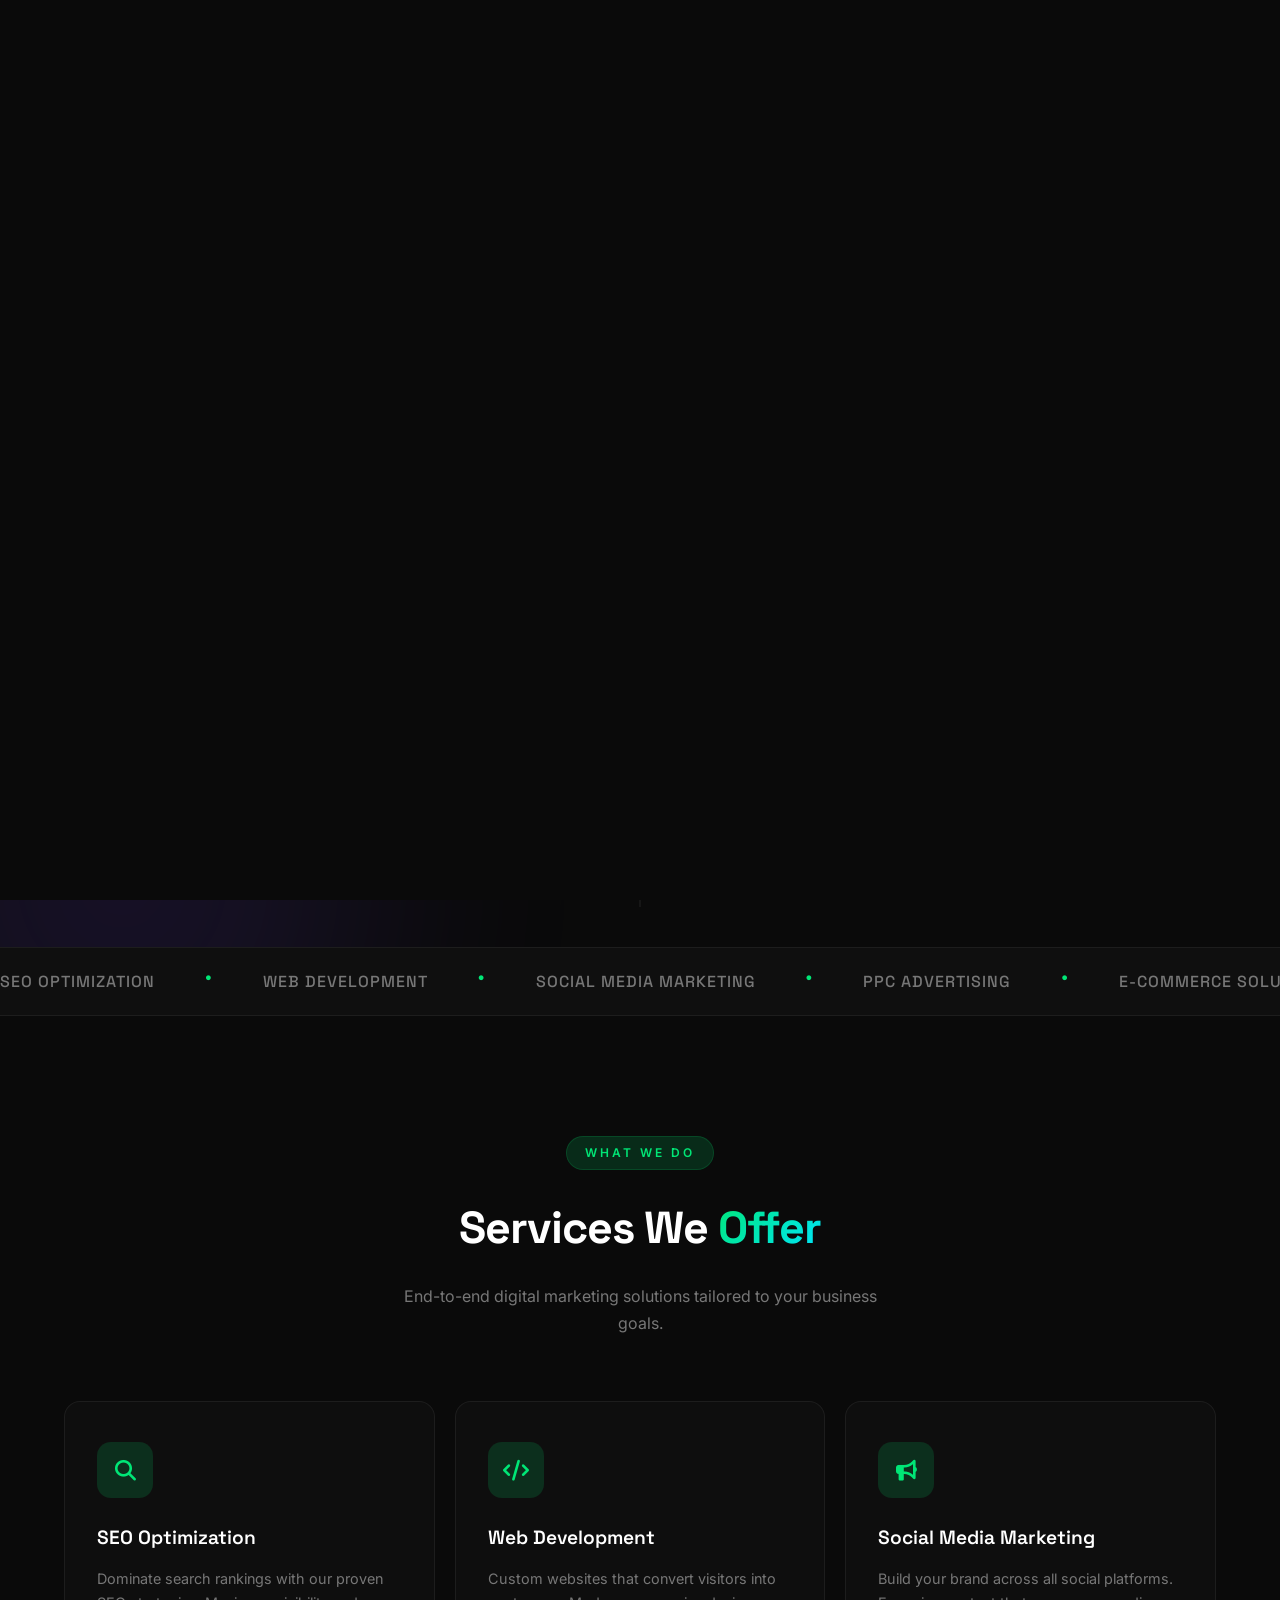
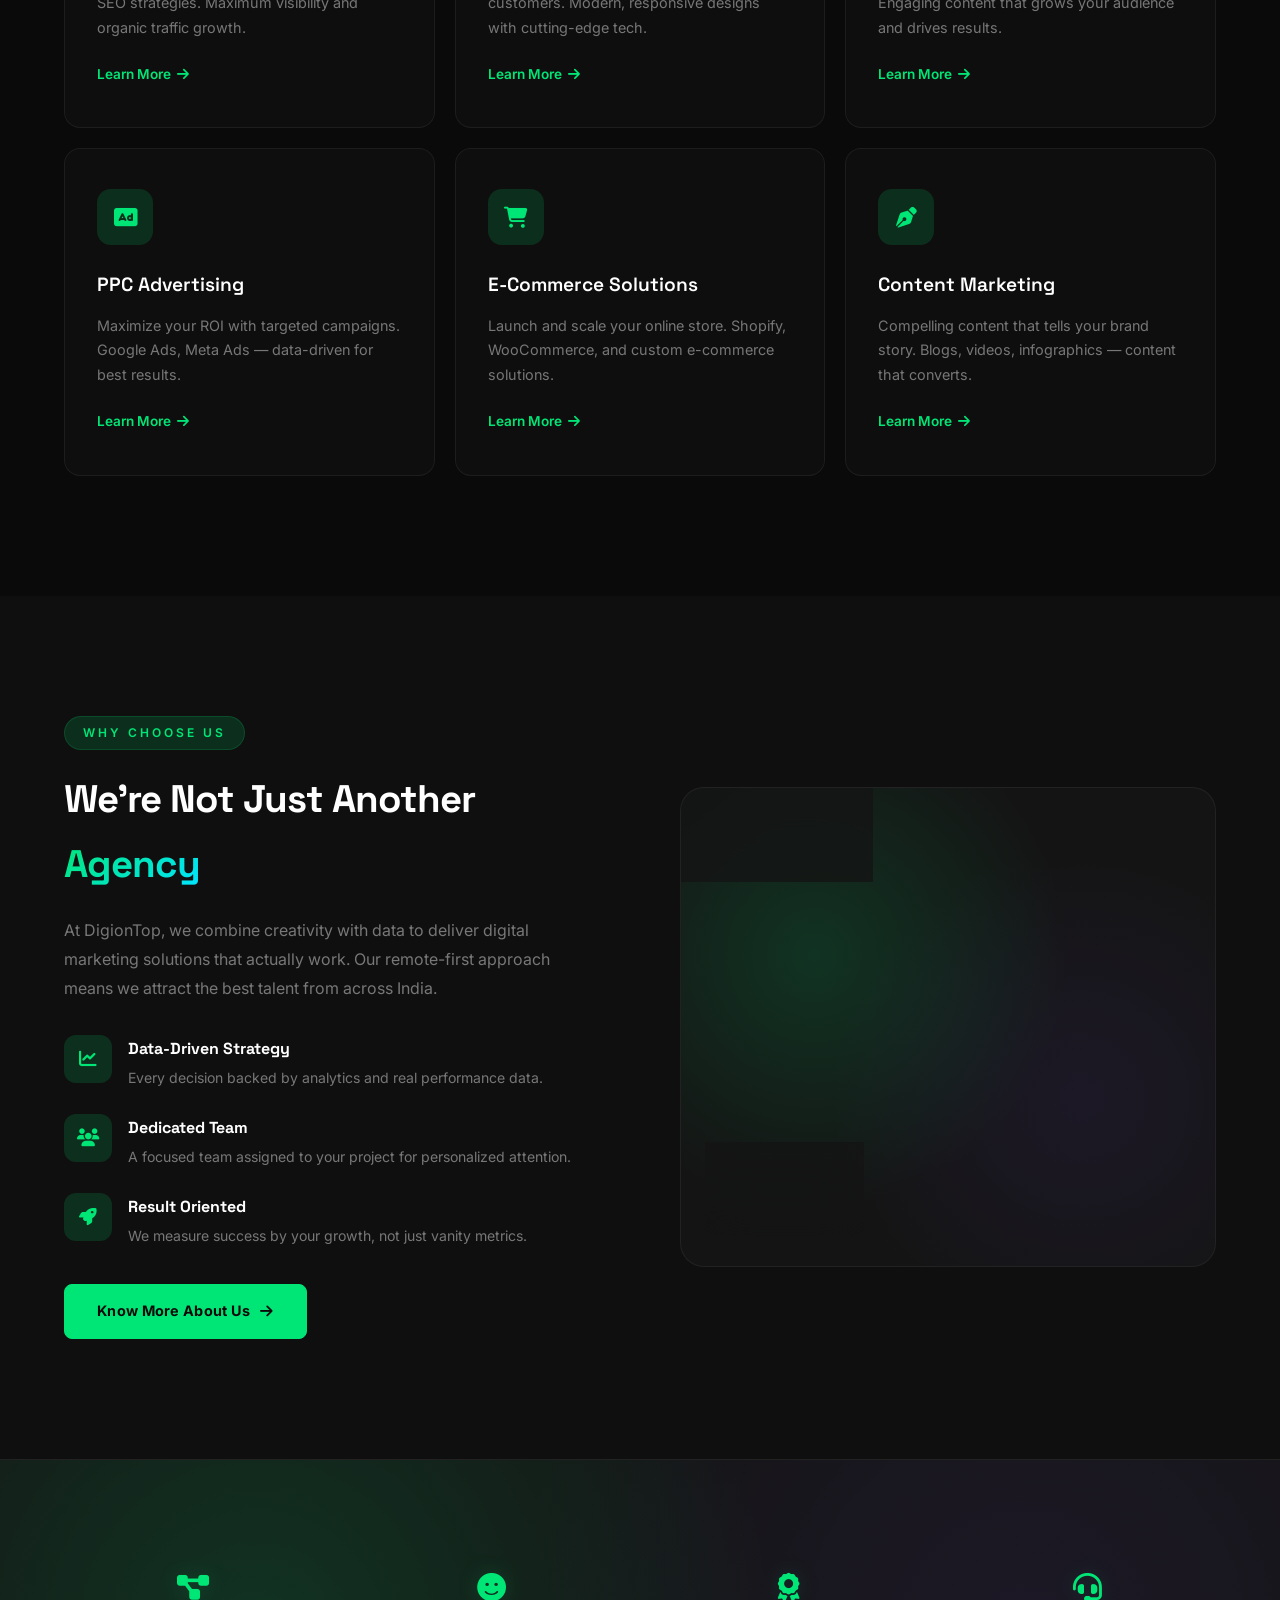
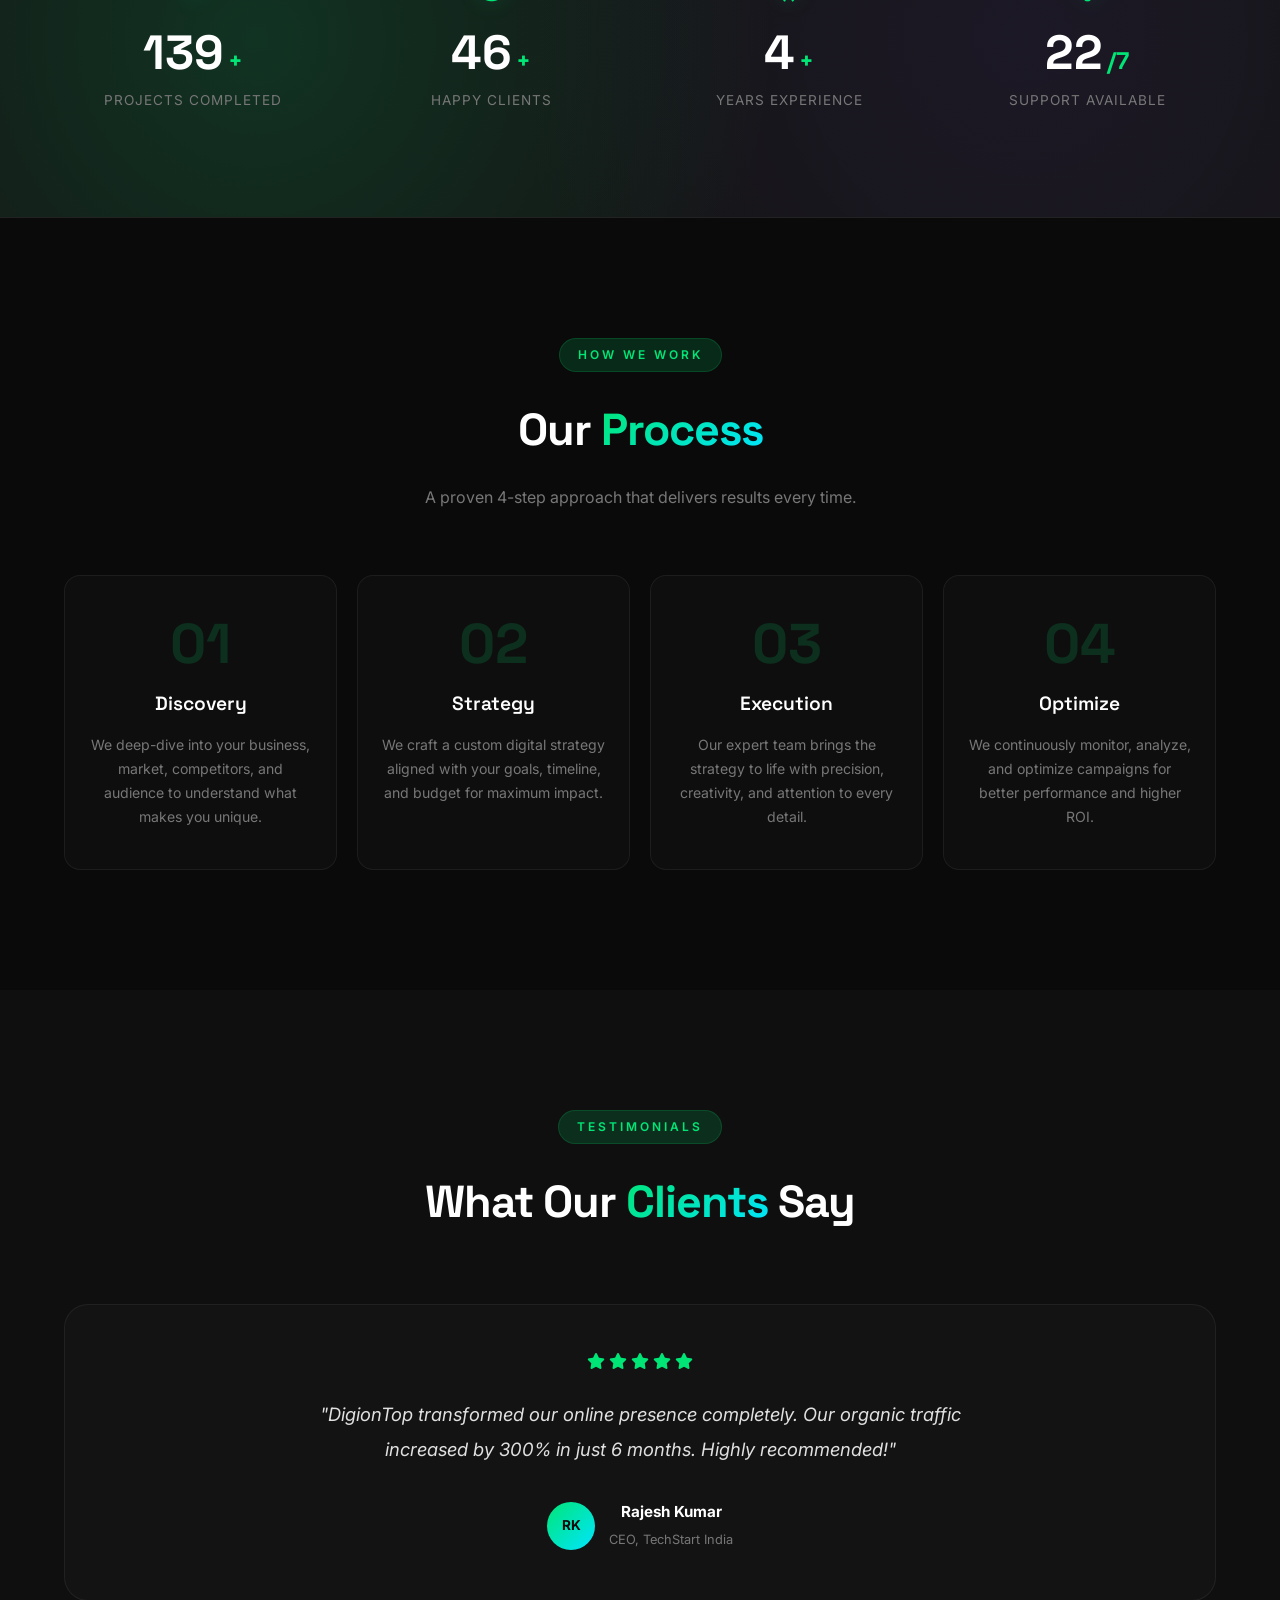
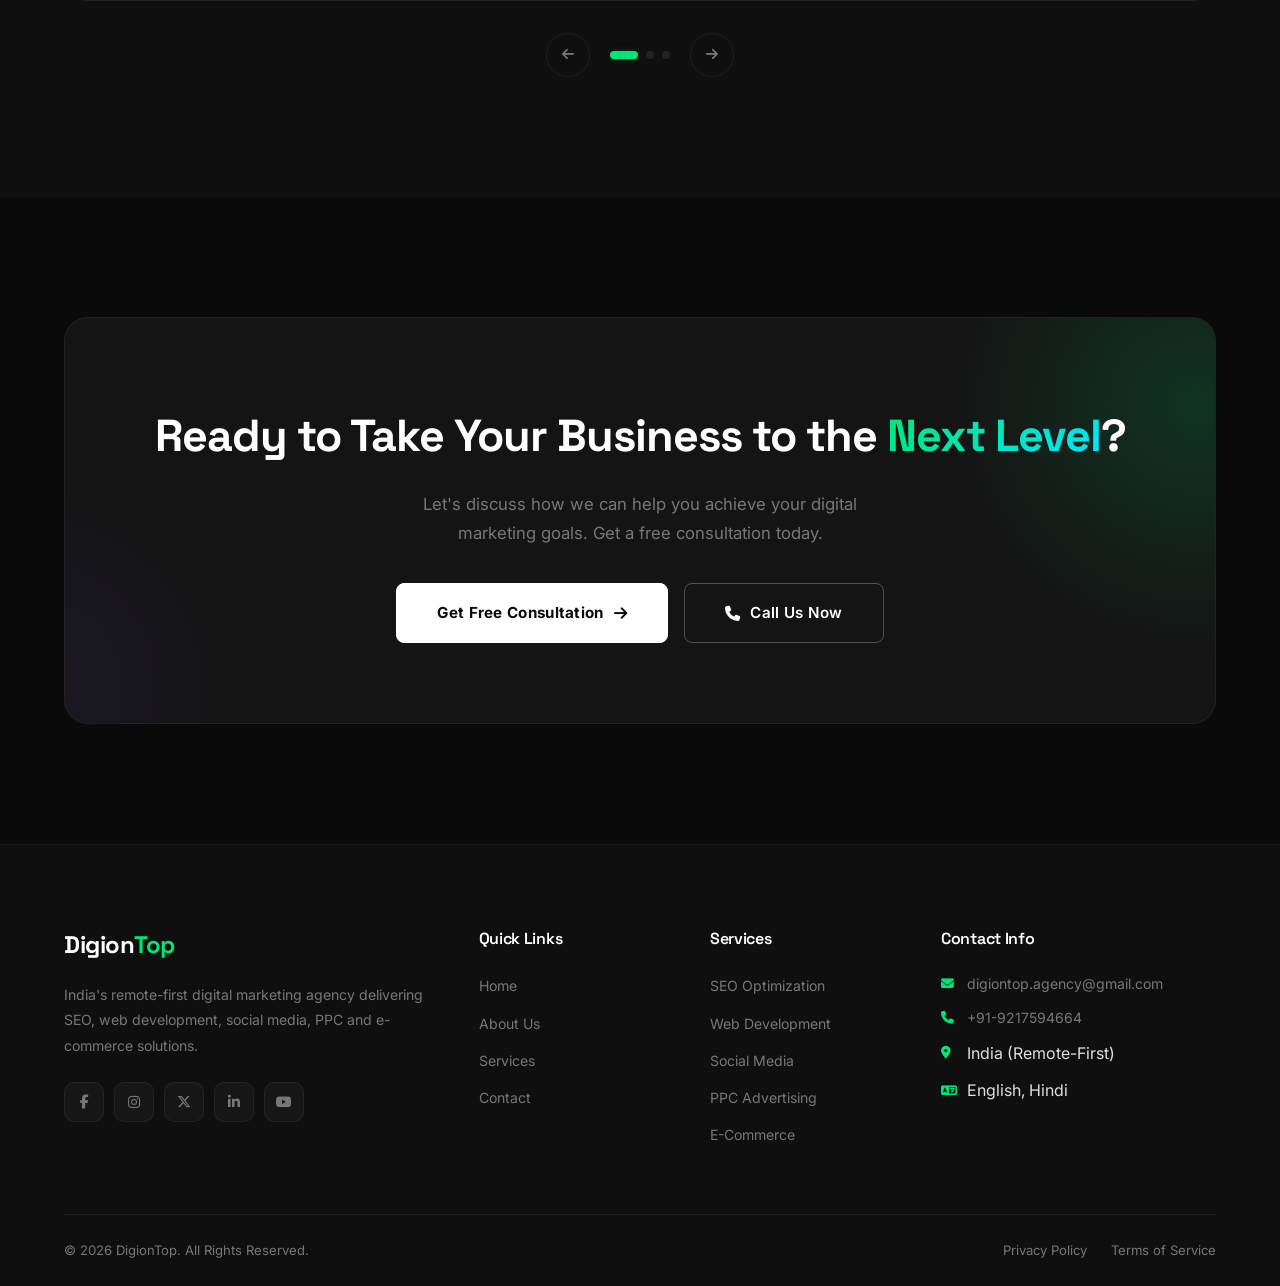
==== commit 5ebe9c3e: "Redesign with exact DigiOnTop theme — green neon accents, particle canvas, page transitions Complete" ====
--- a/index.html
+++ b/index.html
@@ -29,14 +29,22 @@
     <!-- Preloader -->
     <div id="preloader">
         <div class="loader">
-            <span class="loader-text">DigionTop</span>
+            <span class="loader-text">DIGIONTOP</span>
             <div class="loader-bar"></div>
         </div>
     </div>
 
-    <!-- Cursor -->
-    <div class="custom-cursor"></div>
-    <div class="custom-cursor-follower"></div>
+    <!-- Page Transition -->
+    <div class="page-transition" id="pageTransition">
+        <div class="pt-slice"></div>
+        <div class="pt-slice"></div>
+        <div class="pt-slice"></div>
+        <div class="pt-slice"></div>
+        <div class="pt-slice"></div>
+    </div>
+
+    <!-- Particle Canvas Background -->
+    <canvas id="particleCanvas"></canvas>
 
     <!-- Navigation -->
     <header id="header">
@@ -62,7 +70,7 @@
                     <li><a href="contact.html" class="nav-link">Contact</a></li>
                 </ul>
                 <div class="nav-actions">
-                    <a href="contact.html" class="btn btn-primary nav-cta">Get Started</a>
+                    <a href="contact.html" class="btn btn-primary nav-cta">Get Started <i class="fas fa-arrow-right"></i></a>
                     <div class="hamburger" id="hamburger">
                         <span></span>
                         <span></span>
@@ -75,12 +83,11 @@
 
     <!-- Hero Section -->
     <section class="hero" id="hero">
-        <div class="hero-bg-animation">
-            <div class="floating-shape shape-1"></div>
-            <div class="floating-shape shape-2"></div>
-            <div class="floating-shape shape-3"></div>
-            <div class="floating-shape shape-4"></div>
-            <div class="grid-overlay"></div>
+        <div class="hero-bg">
+            <div class="hero-glow hero-glow-1"></div>
+            <div class="hero-glow hero-glow-2"></div>
+            <div class="hero-glow hero-glow-3"></div>
+            <div class="hero-grid-bg"></div>
         </div>
         <div class="container">
             <div class="hero-content">
@@ -88,15 +95,15 @@
                     <span class="badge-dot"></span>
                     India's #1 Remote-First Digital Agency
                 </div>
-                <h1 class="hero-title" data-aos="fade-up">
-                    We Build Digital
-                    <span class="gradient-text">Experiences</span>
-                    That Drive Growth
+                <h1 class="hero-title">
+                    <span class="line"><span class="line-inner">We Build Digital</span></span>
+                    <span class="line"><span class="line-inner"><span class="gradient-text">Experiences</span> That</span></span>
+                    <span class="line"><span class="line-inner">Drive Growth</span></span>
                 </h1>
-                <p class="hero-subtitle" data-aos="fade-up" data-aos-delay="100">
+                <p class="hero-subtitle" data-aos="fade-up" data-aos-delay="400">
                     From SEO to web development, social media to PPC — we craft data-driven strategies that transform businesses and deliver measurable results.
                 </p>
-                <div class="hero-cta" data-aos="fade-up" data-aos-delay="200">
+                <div class="hero-cta" data-aos="fade-up" data-aos-delay="500">
                     <a href="contact.html" class="btn btn-primary btn-lg">
                         Start Your Project
                         <i class="fas fa-arrow-right"></i>
@@ -105,7 +112,7 @@
                         Our Services
                     </a>
                 </div>
-                <div class="hero-stats" data-aos="fade-up" data-aos-delay="300">
+                <div class="hero-stats" data-aos="fade-up" data-aos-delay="600">
                     <div class="hero-stat">
                         <span class="stat-number" data-count="150">0</span><span class="stat-suffix">+</span>
                         <span class="stat-label">Projects Delivered</span>
@@ -123,40 +130,40 @@
         </div>
         <div class="hero-scroll">
             <a href="#services" class="scroll-indicator">
-                <span class="scroll-text">Scroll Down</span>
+                <span class="scroll-text">Scroll</span>
                 <span class="scroll-line"></span>
             </a>
         </div>
     </section>
 
-    <!-- Trusted By / Marquee -->
+    <!-- Marquee -->
     <section class="marquee-section">
         <div class="marquee-wrapper">
             <div class="marquee-track">
                 <div class="marquee-item">SEO Optimization</div>
-                <div class="marquee-item">★</div>
+                <div class="marquee-item star">&#9679;</div>
                 <div class="marquee-item">Web Development</div>
-                <div class="marquee-item">★</div>
+                <div class="marquee-item star">&#9679;</div>
                 <div class="marquee-item">Social Media Marketing</div>
-                <div class="marquee-item">★</div>
+                <div class="marquee-item star">&#9679;</div>
                 <div class="marquee-item">PPC Advertising</div>
-                <div class="marquee-item">★</div>
+                <div class="marquee-item star">&#9679;</div>
                 <div class="marquee-item">E-Commerce Solutions</div>
-                <div class="marquee-item">★</div>
+                <div class="marquee-item star">&#9679;</div>
                 <div class="marquee-item">Content Marketing</div>
-                <div class="marquee-item">★</div>
+                <div class="marquee-item star">&#9679;</div>
                 <div class="marquee-item">Brand Strategy</div>
-                <div class="marquee-item">★</div>
+                <div class="marquee-item star">&#9679;</div>
                 <div class="marquee-item">SEO Optimization</div>
-                <div class="marquee-item">★</div>
+                <div class="marquee-item star">&#9679;</div>
                 <div class="marquee-item">Web Development</div>
-                <div class="marquee-item">★</div>
+                <div class="marquee-item star">&#9679;</div>
                 <div class="marquee-item">Social Media Marketing</div>
-                <div class="marquee-item">★</div>
+                <div class="marquee-item star">&#9679;</div>
                 <div class="marquee-item">PPC Advertising</div>
-                <div class="marquee-item">★</div>
+                <div class="marquee-item star">&#9679;</div>
                 <div class="marquee-item">E-Commerce Solutions</div>
-                <div class="marquee-item">★</div>
+                <div class="marquee-item star">&#9679;</div>
             </div>
         </div>
     </section>
@@ -167,55 +174,43 @@
             <div class="section-header" data-aos="fade-up">
                 <span class="section-tag">What We Do</span>
                 <h2 class="section-title">Services We <span class="gradient-text">Offer</span></h2>
-                <p class="section-desc">We provide end-to-end digital marketing solutions tailored to your business goals.</p>
+                <p class="section-desc">End-to-end digital marketing solutions tailored to your business goals.</p>
             </div>
             <div class="services-grid">
                 <div class="service-card" data-aos="fade-up" data-aos-delay="0">
-                    <div class="service-icon">
-                        <i class="fas fa-search"></i>
-                    </div>
+                    <div class="service-icon"><i class="fas fa-search"></i></div>
                     <h3>SEO Optimization</h3>
-                    <p>Dominate search rankings with our proven SEO strategies. We optimize your website for maximum visibility and organic traffic growth.</p>
+                    <p>Dominate search rankings with our proven SEO strategies. Maximum visibility and organic traffic growth.</p>
                     <a href="services.html#seo" class="service-link">Learn More <i class="fas fa-arrow-right"></i></a>
                 </div>
                 <div class="service-card" data-aos="fade-up" data-aos-delay="100">
-                    <div class="service-icon">
-                        <i class="fas fa-code"></i>
-                    </div>
+                    <div class="service-icon"><i class="fas fa-code"></i></div>
                     <h3>Web Development</h3>
-                    <p>Custom websites that convert visitors into customers. Modern, responsive designs built with cutting-edge technology.</p>
+                    <p>Custom websites that convert visitors into customers. Modern, responsive designs with cutting-edge tech.</p>
                     <a href="services.html#web-design" class="service-link">Learn More <i class="fas fa-arrow-right"></i></a>
                 </div>
                 <div class="service-card" data-aos="fade-up" data-aos-delay="200">
-                    <div class="service-icon">
-                        <i class="fas fa-bullhorn"></i>
-                    </div>
+                    <div class="service-icon"><i class="fas fa-bullhorn"></i></div>
                     <h3>Social Media Marketing</h3>
-                    <p>Build your brand presence across all social platforms. Engaging content strategies that grow your audience and drive engagement.</p>
+                    <p>Build your brand across all social platforms. Engaging content that grows your audience and drives results.</p>
                     <a href="services.html#social-media" class="service-link">Learn More <i class="fas fa-arrow-right"></i></a>
                 </div>
                 <div class="service-card" data-aos="fade-up" data-aos-delay="0">
-                    <div class="service-icon">
-                        <i class="fas fa-ad"></i>
-                    </div>
+                    <div class="service-icon"><i class="fas fa-ad"></i></div>
                     <h3>PPC Advertising</h3>
-                    <p>Maximize your ROI with targeted pay-per-click campaigns. Google Ads, Meta Ads, and more — data-driven for best results.</p>
+                    <p>Maximize your ROI with targeted campaigns. Google Ads, Meta Ads — data-driven for best results.</p>
                     <a href="services.html#ppc" class="service-link">Learn More <i class="fas fa-arrow-right"></i></a>
                 </div>
                 <div class="service-card" data-aos="fade-up" data-aos-delay="100">
-                    <div class="service-icon">
-                        <i class="fas fa-shopping-cart"></i>
-                    </div>
+                    <div class="service-icon"><i class="fas fa-shopping-cart"></i></div>
                     <h3>E-Commerce Solutions</h3>
-                    <p>Launch and scale your online store with our e-commerce expertise. Shopify, WooCommerce, and custom solutions.</p>
+                    <p>Launch and scale your online store. Shopify, WooCommerce, and custom e-commerce solutions.</p>
                     <a href="services.html#ecommerce" class="service-link">Learn More <i class="fas fa-arrow-right"></i></a>
                 </div>
                 <div class="service-card" data-aos="fade-up" data-aos-delay="200">
-                    <div class="service-icon">
-                        <i class="fas fa-pen-nib"></i>
-                    </div>
+                    <div class="service-icon"><i class="fas fa-pen-nib"></i></div>
                     <h3>Content Marketing</h3>
-                    <p>Compelling content that tells your brand story. Blog posts, videos, infographics — content that converts and engages.</p>
+                    <p>Compelling content that tells your brand story. Blogs, videos, infographics — content that converts.</p>
                     <a href="services.html#content" class="service-link">Learn More <i class="fas fa-arrow-right"></i></a>
                 </div>
             </div>
@@ -397,9 +392,9 @@
                     </div>
                 </div>
                 <div class="testimonial-controls">
-                    <button class="test-btn prev-btn" id="prevBtn"><i class="fas fa-arrow-left"></i></button>
+                    <button type="button" class="test-btn prev-btn" id="prevBtn" title="Previous testimonial" aria-label="Previous testimonial"><i class="fas fa-arrow-left"></i></button>
                     <div class="testimonial-dots" id="testimonialDots"></div>
-                    <button class="test-btn next-btn" id="nextBtn"><i class="fas fa-arrow-right"></i></button>
+                    <button type="button" class="test-btn next-btn" id="nextBtn" title="Next testimonial" aria-label="Next testimonial"><i class="fas fa-arrow-right"></i></button>
                 </div>
             </div>
         </div>
@@ -475,10 +470,13 @@
         </div>
     </footer>
 
+    <!-- WhatsApp Float -->
+    <a href="https://wa.me/919217594664" target="_blank" rel="noopener" class="whatsapp-float" aria-label="Chat on WhatsApp" title="Chat on WhatsApp">
+        <i class="fab fa-whatsapp"></i>
+    </a>
+
     <!-- Back to Top -->
-    <a href="#" class="back-to-top" id="backToTop">
-        <i class="fas fa-arrow-up"></i>
-    </a>
+    <a href="#" class="back-to-top" id="backToTop" title="Back to top"><i class="fas fa-arrow-up"></i></a>
 
     <script src="js/main.js"></script>
 </body>
--- a/css/style.css
+++ b/css/style.css
@@ -1,33 +1,46 @@
 /* ======================================
-   DigionTop — Full Website Stylesheet
-   Theme: Dark modern with gradient accents
+   DigionTop — Exact Theme Match
+   Dark theme + Neon Green/Emerald accents
    ====================================== */
 
 /* ---------- CSS Variables ---------- */
 :root {
-    --primary: #6c5ce7;
-    --primary-dark: #5a4bd1;
-    --primary-light: #a29bfe;
-    --secondary: #00cec9;
-    --accent: #fd79a8;
-    --gradient: linear-gradient(135deg, #6c5ce7 0%, #00cec9 50%, #fd79a8 100%);
-    --gradient-text: linear-gradient(135deg, #6c5ce7, #00cec9);
-    --dark: #0a0a0f;
-    --dark-2: #12121a;
-    --dark-3: #1a1a2e;
-    --dark-4: #232340;
+    --primary: #00e676;
+    --primary-dark: #00c853;
+    --primary-light: #69f0ae;
+    --primary-glow: rgba(0, 230, 118, 0.15);
+    --primary-glow-strong: rgba(0, 230, 118, 0.3);
+    --secondary: #7c4dff;
+    --secondary-light: #b388ff;
+    --accent: #00e5ff;
+    --gradient: linear-gradient(135deg, #00e676 0%, #00e5ff 100%);
+    --gradient-2: linear-gradient(135deg, #7c4dff 0%, #00e676 100%);
+    --gradient-text: linear-gradient(135deg, #00e676, #00e5ff);
+    --dark: #0a0a0a;
+    --dark-2: #0f0f0f;
+    --dark-3: #141414;
+    --dark-4: #1a1a1a;
+    --dark-5: #222222;
     --text: #e0e0e0;
-    --text-muted: #8888a0;
+    --text-muted: #777777;
+    --text-light: #999999;
     --white: #ffffff;
-    --border: rgba(255, 255, 255, 0.08);
-    --card-bg: rgba(255, 255, 255, 0.03);
-    --card-hover: rgba(255, 255, 255, 0.06);
-    --shadow: 0 8px 32px rgba(0, 0, 0, 0.3);
-    --shadow-lg: 0 20px 60px rgba(0, 0, 0, 0.4);
+    --border: rgba(255, 255, 255, 0.06);
+    --border-light: rgba(255, 255, 255, 0.1);
+    --card-bg: rgba(255, 255, 255, 0.02);
+    --card-hover: rgba(255, 255, 255, 0.04);
+    --glass: rgba(20, 20, 20, 0.8);
+    --glass-border: rgba(255, 255, 255, 0.08);
+    --shadow: 0 8px 32px rgba(0, 0, 0, 0.4);
+    --shadow-lg: 0 20px 60px rgba(0, 0, 0, 0.6);
+    --shadow-glow: 0 0 30px rgba(0, 230, 118, 0.15);
     --radius: 12px;
-    --radius-lg: 20px;
-    --transition: all 0.4s cubic-bezier(0.165, 0.84, 0.44, 1);
-    --font-primary: 'Inter', sans-serif;
+    --radius-lg: 16px;
+    --radius-xl: 24px;
+    --transition: all 0.4s cubic-bezier(0.25, 0.46, 0.45, 0.94);
+    --transition-fast: all 0.2s ease;
+    --transition-smooth: all 0.6s cubic-bezier(0.16, 1, 0.3, 1);
+    --font-primary: 'Inter', -apple-system, sans-serif;
     --font-heading: 'Space Grotesk', sans-serif;
 }
 
@@ -42,20 +55,20 @@
     scroll-behavior: smooth;
     font-size: 16px;
     scrollbar-width: thin;
-    scrollbar-color: var(--primary) var(--dark-2);
+    scrollbar-color: var(--primary-dark) var(--dark);
 }
 
 html::-webkit-scrollbar {
-    width: 8px;
+    width: 6px;
 }
 
 html::-webkit-scrollbar-track {
-    background: var(--dark-2);
+    background: var(--dark);
 }
 
 html::-webkit-scrollbar-thumb {
-    background: var(--primary);
-    border-radius: 4px;
+    background: var(--primary-dark);
+    border-radius: 3px;
 }
 
 body {
@@ -64,58 +77,52 @@
     color: var(--text);
     line-height: 1.7;
     overflow-x: hidden;
-    cursor: none;
 }
 
 a {
     text-decoration: none;
     color: inherit;
-    cursor: none;
-}
-
-ul {
-    list-style: none;
-}
-
-img {
-    max-width: 100%;
-    display: block;
-}
+    cursor: pointer;
+}
+
+ul { list-style: none; }
+img { max-width: 100%; display: block; }
 
 .container {
     max-width: 1200px;
     margin: 0 auto;
-    padding: 0 20px;
-}
-
-/* ---------- Custom Cursor ---------- */
-.custom-cursor {
-    width: 10px;
-    height: 10px;
-    background: var(--primary);
-    border-radius: 50%;
+    padding: 0 24px;
+}
+
+/* ---------- Page Transition Overlay ---------- */
+.page-transition {
     position: fixed;
     top: 0;
     left: 0;
+    width: 100%;
+    height: 100%;
+    background: var(--dark);
+    z-index: 100001;
+    display: flex;
+    align-items: center;
+    justify-content: center;
     pointer-events: none;
-    z-index: 99999;
-    transition: transform 0.1s;
-    mix-blend-mode: difference;
-}
-
-.custom-cursor-follower {
-    width: 35px;
-    height: 35px;
-    border: 2px solid var(--primary-light);
-    border-radius: 50%;
-    position: fixed;
-    top: 0;
-    left: 0;
-    pointer-events: none;
-    z-index: 99998;
-    transition: transform 0.3s ease, width 0.3s, height 0.3s;
-    mix-blend-mode: difference;
-}
+}
+
+.page-transition .pt-slice {
+    position: absolute;
+    width: 20%;
+    height: 100%;
+    background: var(--dark-3);
+    transform: scaleY(0);
+    transform-origin: top;
+}
+
+.page-transition .pt-slice:nth-child(1) { left: 0; }
+.page-transition .pt-slice:nth-child(2) { left: 20%; }
+.page-transition .pt-slice:nth-child(3) { left: 40%; }
+.page-transition .pt-slice:nth-child(4) { left: 60%; }
+.page-transition .pt-slice:nth-child(5) { left: 80%; }
 
 /* ---------- Preloader ---------- */
 #preloader {
@@ -129,7 +136,7 @@
     align-items: center;
     justify-content: center;
     z-index: 100000;
-    transition: opacity 0.6s, visibility 0.6s;
+    transition: opacity 0.8s cubic-bezier(0.16, 1, 0.3, 1), visibility 0.8s;
 }
 
 #preloader.loaded {
@@ -143,44 +150,58 @@
 
 .loader-text {
     font-family: var(--font-heading);
-    font-size: 2.5rem;
+    font-size: 2rem;
     font-weight: 700;
-    background: var(--gradient);
-    -webkit-background-clip: text;
-    -webkit-text-fill-color: transparent;
-    background-clip: text;
+    color: var(--primary);
     display: block;
-    margin-bottom: 20px;
-    animation: pulse 1.5s ease-in-out infinite;
+    margin-bottom: 24px;
+    letter-spacing: 4px;
+    text-transform: uppercase;
+    text-shadow: 0 0 40px var(--primary-glow-strong);
+    animation: glowPulse 2s ease-in-out infinite;
 }
 
 .loader-bar {
-    width: 200px;
-    height: 3px;
-    background: var(--dark-3);
-    border-radius: 3px;
+    width: 180px;
+    height: 2px;
+    background: var(--dark-4);
+    border-radius: 2px;
     overflow: hidden;
     margin: 0 auto;
+    position: relative;
 }
 
 .loader-bar::after {
     content: '';
     display: block;
-    width: 40%;
+    width: 50%;
     height: 100%;
     background: var(--gradient);
-    border-radius: 3px;
-    animation: loaderSlide 1.2s ease-in-out infinite;
+    border-radius: 2px;
+    animation: loaderSlide 1s ease-in-out infinite;
+    box-shadow: 0 0 15px var(--primary-glow);
 }
 
 @keyframes loaderSlide {
     0% { transform: translateX(-100%); }
-    100% { transform: translateX(350%); }
-}
-
-@keyframes pulse {
-    0%, 100% { opacity: 1; }
-    50% { opacity: 0.5; }
+    100% { transform: translateX(300%); }
+}
+
+@keyframes glowPulse {
+    0%, 100% { opacity: 1; text-shadow: 0 0 40px var(--primary-glow-strong); }
+    50% { opacity: 0.6; text-shadow: 0 0 20px var(--primary-glow); }
+}
+
+/* ---------- Particle Canvas ---------- */
+#particleCanvas {
+    position: fixed;
+    top: 0;
+    left: 0;
+    width: 100%;
+    height: 100%;
+    z-index: 0;
+    pointer-events: none;
+    opacity: 0.4;
 }
 
 /* ---------- Gradient Text ---------- */
@@ -191,60 +212,69 @@
     background-clip: text;
 }
 
+.glow-text {
+    text-shadow: 0 0 30px var(--primary-glow-strong);
+}
+
 /* ---------- Buttons ---------- */
 .btn {
     display: inline-flex;
     align-items: center;
-    gap: 8px;
-    padding: 12px 28px;
-    border-radius: 50px;
+    gap: 10px;
+    padding: 14px 32px;
+    border-radius: 8px;
     font-family: var(--font-primary);
     font-weight: 600;
-    font-size: 0.95rem;
-    border: 2px solid transparent;
+    font-size: 0.9rem;
+    border: 1px solid transparent;
     transition: var(--transition);
     position: relative;
     overflow: hidden;
-    cursor: none;
-}
-
-.btn::before {
+    cursor: pointer;
+    letter-spacing: 0.3px;
+}
+
+.btn::after {
     content: '';
     position: absolute;
-    top: 0;
-    left: -100%;
-    width: 100%;
-    height: 100%;
-    background: linear-gradient(90deg, transparent, rgba(255,255,255,0.15), transparent);
-    transition: left 0.5s;
-}
-
-.btn:hover::before {
-    left: 100%;
+    top: 50%;
+    left: 50%;
+    width: 0;
+    height: 0;
+    background: rgba(255,255,255,0.1);
+    border-radius: 50%;
+    transform: translate(-50%, -50%);
+    transition: width 0.6s, height 0.6s;
+}
+
+.btn:hover::after {
+    width: 300px;
+    height: 300px;
 }
 
 .btn-primary {
     background: var(--primary);
-    color: var(--white);
+    color: var(--dark);
     border-color: var(--primary);
+    font-weight: 700;
 }
 
 .btn-primary:hover {
-    background: var(--primary-dark);
-    border-color: var(--primary-dark);
+    background: var(--primary-light);
+    border-color: var(--primary-light);
     transform: translateY(-2px);
-    box-shadow: 0 10px 30px rgba(108, 92, 231, 0.3);
+    box-shadow: var(--shadow-glow);
 }
 
 .btn-outline {
     background: transparent;
     color: var(--white);
-    border-color: rgba(255,255,255,0.3);
+    border-color: var(--border-light);
 }
 
 .btn-outline:hover {
     border-color: var(--primary);
-    color: var(--primary-light);
+    color: var(--primary);
     transform: translateY(-2px);
 }
 
@@ -252,19 +282,20 @@
     background: var(--white);
     color: var(--dark);
     border-color: var(--white);
+    font-weight: 700;
 }
 
 .btn-white:hover {
-    background: transparent;
-    color: var(--white);
+    background: var(--primary);
+    border-color: var(--primary);
     transform: translateY(-2px);
-    box-shadow: 0 10px 30px rgba(255,255,255,0.1);
+    box-shadow: var(--shadow-glow);
 }
 
 .btn-outline-white {
     background: transparent;
     color: var(--white);
-    border-color: rgba(255,255,255,0.4);
+    border-color: rgba(255,255,255,0.25);
 }
 
 .btn-outline-white:hover {
@@ -274,8 +305,16 @@
 }
 
 .btn-lg {
-    padding: 16px 36px;
-    font-size: 1.05rem;
+    padding: 16px 40px;
+    font-size: 0.95rem;
+}
+
+.btn i {
+    transition: transform 0.3s;
+}
+
+.btn:hover i {
+    transform: translateX(4px);
 }
 
 /* ---------- Navigation ---------- */
@@ -285,95 +324,103 @@
     left: 0;
     width: 100%;
     z-index: 1000;
-    transition: var(--transition);
+    transition: var(--transition-smooth);
 }
 
 #header.scrolled {
-    background: rgba(10, 10, 15, 0.9);
-    backdrop-filter: blur(20px);
-    -webkit-backdrop-filter: blur(20px);
+    background: rgba(10, 10, 10, 0.85);
+    backdrop-filter: blur(24px);
+    -webkit-backdrop-filter: blur(24px);
     border-bottom: 1px solid var(--border);
-}
-
-.navbar {
-    padding: 0;
 }
 
 .nav-container {
     max-width: 1200px;
     margin: 0 auto;
-    padding: 18px 20px;
+    padding: 20px 24px;
     display: flex;
     align-items: center;
     justify-content: space-between;
 }
 
-.logo {
-    display: flex;
-    align-items: center;
-}
+.logo { display: flex; align-items: center; }
 
 .logo-text {
     font-family: var(--font-heading);
-    font-size: 1.6rem;
+    font-size: 1.5rem;
     font-weight: 700;
     color: var(--white);
+    letter-spacing: -0.5px;
 }
 
 .logo-highlight {
-    background: var(--gradient-text);
-    -webkit-background-clip: text;
-    -webkit-text-fill-color: transparent;
-    background-clip: text;
+    color: var(--primary);
+    -webkit-text-fill-color: var(--primary);
 }
 
 .nav-menu {
     display: flex;
     align-items: center;
-    gap: 8px;
+    gap: 4px;
 }
 
 .nav-link {
-    padding: 8px 18px;
-    font-size: 0.95rem;
+    padding: 10px 20px;
+    font-size: 0.9rem;
     font-weight: 500;
     color: var(--text-muted);
-    border-radius: 50px;
-    transition: var(--transition);
-    display: flex;
-    align-items: center;
-    gap: 5px;
+    border-radius: 8px;
+    transition: var(--transition-fast);
+    display: flex;
+    align-items: center;
+    gap: 6px;
+    position: relative;
+}
+
+.nav-link::after {
+    content: '';
+    position: absolute;
+    bottom: 4px;
+    left: 20px;
+    right: 20px;
+    height: 1px;
+    background: var(--primary);
+    transform: scaleX(0);
+    transition: transform 0.3s;
 }
 
 .nav-link:hover, .nav-link.active {
     color: var(--white);
-    background: rgba(255,255,255,0.05);
+}
+
+.nav-link.active::after,
+.nav-link:hover::after {
+    transform: scaleX(1);
 }
 
 .nav-link i {
-    font-size: 0.65rem;
-    transition: var(--transition);
+    font-size: 0.6rem;
+    transition: var(--transition-fast);
 }
 
 /* Dropdown */
-.dropdown {
-    position: relative;
-}
+.dropdown { position: relative; }
 
 .dropdown-menu {
     position: absolute;
-    top: 100%;
+    top: calc(100% + 8px);
     left: 0;
-    min-width: 220px;
-    background: var(--dark-2);
+    min-width: 240px;
+    background: var(--dark-3);
     border: 1px solid var(--border);
     border-radius: var(--radius);
     padding: 8px;
     opacity: 0;
     visibility: hidden;
-    transform: translateY(10px);
+    transform: translateY(12px);
     transition: var(--transition);
     box-shadow: var(--shadow-lg);
+    backdrop-filter: blur(20px);
 }
 
 .dropdown:hover .dropdown-menu {
@@ -387,18 +434,19 @@
 }
 
 .dropdown-menu li a {
-    display: block;
-    padding: 10px 16px;
-    font-size: 0.9rem;
+    display: flex;
+    align-items: center;
+    padding: 12px 16px;
+    font-size: 0.85rem;
     color: var(--text-muted);
     border-radius: 8px;
-    transition: var(--transition);
+    transition: var(--transition-fast);
 }
 
 .dropdown-menu li a:hover {
-    background: rgba(108, 92, 231, 0.1);
-    color: var(--primary-light);
-    padding-left: 22px;
+    background: var(--primary-glow);
+    color: var(--primary);
+    padding-left: 20px;
 }
 
 .nav-actions {
@@ -410,21 +458,23 @@
 .hamburger {
     display: none;
     flex-direction: column;
-    gap: 5px;
+    gap: 6px;
     cursor: pointer;
     padding: 5px;
+    z-index: 1001;
 }
 
 .hamburger span {
-    width: 25px;
+    width: 24px;
     height: 2px;
     background: var(--white);
     border-radius: 2px;
     transition: var(--transition);
+    display: block;
 }
 
 .hamburger.active span:nth-child(1) {
-    transform: rotate(45deg) translate(5px, 5px);
+    transform: rotate(45deg) translate(5px, 6px);
 }
 
 .hamburger.active span:nth-child(2) {
@@ -432,7 +482,7 @@
 }
 
 .hamburger.active span:nth-child(3) {
-    transform: rotate(-45deg) translate(5px, -5px);
+    transform: rotate(-45deg) translate(5px, -6px);
 }
 
 /* ---------- Hero Section ---------- */
@@ -441,133 +491,148 @@
     display: flex;
     align-items: center;
     position: relative;
-    padding: 120px 0 80px;
+    padding: 140px 0 100px;
     overflow: hidden;
 }
 
-.hero-bg-animation {
+.hero-bg {
     position: absolute;
     top: 0;
     left: 0;
     width: 100%;
     height: 100%;
     overflow: hidden;
-}
-
-.floating-shape {
+    z-index: 0;
+}
+
+.hero-glow {
     position: absolute;
     border-radius: 50%;
-    filter: blur(80px);
-    opacity: 0.15;
-    animation: float 20s ease-in-out infinite;
-}
-
-.shape-1 {
+    filter: blur(120px);
+    opacity: 0.12;
+}
+
+.hero-glow-1 {
+    width: 600px;
+    height: 600px;
+    background: var(--primary);
+    top: -20%;
+    right: -10%;
+    animation: glowFloat 15s ease-in-out infinite;
+}
+
+.hero-glow-2 {
     width: 500px;
     height: 500px;
-    background: var(--primary);
-    top: -10%;
-    right: -5%;
-    animation-delay: 0s;
-}
-
-.shape-2 {
-    width: 400px;
-    height: 400px;
     background: var(--secondary);
-    bottom: -10%;
-    left: -5%;
-    animation-delay: -5s;
-}
-
-.shape-3 {
+    bottom: -20%;
+    left: -10%;
+    animation: glowFloat 18s ease-in-out infinite reverse;
+}
+
+.hero-glow-3 {
     width: 300px;
     height: 300px;
     background: var(--accent);
-    top: 50%;
-    left: 30%;
-    animation-delay: -10s;
-}
-
-.shape-4 {
-    width: 250px;
-    height: 250px;
-    background: var(--primary-light);
-    top: 20%;
-    left: 60%;
-    animation-delay: -15s;
-}
-
-@keyframes float {
+    top: 40%;
+    left: 40%;
+    animation: glowFloat 12s ease-in-out infinite;
+    animation-delay: -6s;
+}
+
+@keyframes glowFloat {
     0%, 100% { transform: translate(0, 0) scale(1); }
-    25% { transform: translate(50px, -50px) scale(1.1); }
-    50% { transform: translate(-30px, 30px) scale(0.95); }
-    75% { transform: translate(40px, 20px) scale(1.05); }
-}
-
-.grid-overlay {
+    33% { transform: translate(40px, -30px) scale(1.1); }
+    66% { transform: translate(-20px, 20px) scale(0.9); }
+}
+
+.hero-grid-bg {
     position: absolute;
     top: 0;
     left: 0;
     width: 100%;
     height: 100%;
     background-image:
-        linear-gradient(rgba(255,255,255,0.02) 1px, transparent 1px),
-        linear-gradient(90deg, rgba(255,255,255,0.02) 1px, transparent 1px);
-    background-size: 60px 60px;
+        linear-gradient(rgba(255,255,255,0.015) 1px, transparent 1px),
+        linear-gradient(90deg, rgba(255,255,255,0.015) 1px, transparent 1px);
+    background-size: 80px 80px;
+    mask-image: radial-gradient(ellipse at center, black 30%, transparent 70%);
+    -webkit-mask-image: radial-gradient(ellipse at center, black 30%, transparent 70%);
 }
 
 .hero-content {
     position: relative;
     z-index: 2;
     text-align: center;
-    max-width: 850px;
+    max-width: 900px;
     margin: 0 auto;
 }
 
 .hero-badge {
     display: inline-flex;
     align-items: center;
-    gap: 8px;
+    gap: 10px;
     padding: 8px 20px;
-    background: rgba(108, 92, 231, 0.1);
-    border: 1px solid rgba(108, 92, 231, 0.3);
+    background: var(--primary-glow);
+    border: 1px solid rgba(0, 230, 118, 0.2);
     border-radius: 50px;
-    font-size: 0.85rem;
-    font-weight: 500;
-    color: var(--primary-light);
-    margin-bottom: 30px;
+    font-size: 0.8rem;
+    font-weight: 600;
+    color: var(--primary);
+    margin-bottom: 32px;
+    letter-spacing: 1px;
+    text-transform: uppercase;
 }
 
 .badge-dot {
-    width: 8px;
-    height: 8px;
-    background: var(--secondary);
+    width: 6px;
+    height: 6px;
+    background: var(--primary);
     border-radius: 50%;
-    animation: blink 2s ease-in-out infinite;
-}
-
-@keyframes blink {
-    0%, 100% { opacity: 1; }
-    50% { opacity: 0.3; }
+    box-shadow: 0 0 8px var(--primary);
+    animation: dotBlink 2s ease-in-out infinite;
+}
+
+@keyframes dotBlink {
+    0%, 100% { opacity: 1; box-shadow: 0 0 8px var(--primary); }
+    50% { opacity: 0.4; box-shadow: 0 0 4px var(--primary); }
 }
 
 .hero-title {
     font-family: var(--font-heading);
-    font-size: 4rem;
-    font-weight: 800;
-    line-height: 1.15;
+    font-size: 4.2rem;
+    font-weight: 700;
+    line-height: 1.1;
     color: var(--white);
-    margin-bottom: 24px;
-    letter-spacing: -1px;
+    margin-bottom: 28px;
+    letter-spacing: -2px;
+}
+
+.hero-title .line {
+    display: block;
+    overflow: hidden;
+}
+
+.hero-title .line-inner {
+    display: block;
+    transform: translateY(100%);
+    animation: lineReveal 0.8s cubic-bezier(0.16, 1, 0.3, 1) forwards;
+}
+
+.hero-title .line:nth-child(2) .line-inner { animation-delay: 0.15s; }
+.hero-title .line:nth-child(3) .line-inner { animation-delay: 0.3s; }
+
+@keyframes lineReveal {
+    to { transform: translateY(0); }
 }
 
 .hero-subtitle {
-    font-size: 1.15rem;
-    color: var(--text-muted);
-    max-width: 600px;
-    margin: 0 auto 40px;
+    font-size: 1.1rem;
+    color: var(--text-muted);
+    max-width: 580px;
+    margin: 0 auto 44px;
     line-height: 1.8;
+    font-weight: 400;
 }
 
 .hero-cta {
@@ -575,14 +640,16 @@
     align-items: center;
     justify-content: center;
     gap: 16px;
-    margin-bottom: 60px;
+    margin-bottom: 70px;
 }
 
 .hero-stats {
     display: flex;
     align-items: center;
     justify-content: center;
-    gap: 50px;
+    gap: 60px;
+    padding-top: 40px;
+    border-top: 1px solid var(--border);
 }
 
 .hero-stat {
@@ -591,48 +658,52 @@
 
 .stat-number {
     font-family: var(--font-heading);
-    font-size: 2.2rem;
+    font-size: 2.5rem;
     font-weight: 700;
     color: var(--white);
+    line-height: 1;
 }
 
 .stat-suffix {
     font-family: var(--font-heading);
     font-size: 1.5rem;
     font-weight: 700;
-    color: var(--primary-light);
+    color: var(--primary);
 }
 
 .stat-label {
     display: block;
-    font-size: 0.85rem;
-    color: var(--text-muted);
-    margin-top: 4px;
+    font-size: 0.8rem;
+    color: var(--text-muted);
+    margin-top: 8px;
+    text-transform: uppercase;
+    letter-spacing: 1px;
 }
 
 /* Scroll Indicator */
 .hero-scroll {
     position: absolute;
-    bottom: 30px;
+    bottom: 40px;
     left: 50%;
     transform: translateX(-50%);
+    z-index: 2;
 }
 
 .scroll-indicator {
     display: flex;
     flex-direction: column;
     align-items: center;
-    gap: 8px;
-    color: var(--text-muted);
-    font-size: 0.75rem;
-    letter-spacing: 2px;
+    gap: 10px;
+    color: var(--text-muted);
+    font-size: 0.7rem;
+    letter-spacing: 3px;
     text-transform: uppercase;
 }
 
 .scroll-line {
     width: 1px;
-    height: 40px;
-    background: var(--text-muted);
+    height: 50px;
+    background: rgba(255,255,255,0.1);
     position: relative;
     overflow: hidden;
 }
@@ -646,6 +717,7 @@
     height: 100%;
     background: var(--primary);
     animation: scrollDown 2s ease-in-out infinite;
+    box-shadow: 0 0 8px var(--primary-glow);
 }
 
 @keyframes scrollDown {
@@ -653,32 +725,39 @@
     100% { top: 100%; }
 }
 
-/* ---------- Marquee Section ---------- */
+/* ---------- Marquee ---------- */
 .marquee-section {
-    padding: 25px 0;
+    padding: 20px 0;
     background: var(--dark-2);
     border-top: 1px solid var(--border);
     border-bottom: 1px solid var(--border);
     overflow: hidden;
-}
-
-.marquee-wrapper {
-    overflow: hidden;
-}
+    position: relative;
+    z-index: 1;
+}
+
+.marquee-wrapper { overflow: hidden; }
 
 .marquee-track {
     display: flex;
-    gap: 40px;
-    animation: marquee 30s linear infinite;
+    gap: 50px;
+    animation: marquee 35s linear infinite;
     white-space: nowrap;
 }
 
 .marquee-item {
     font-family: var(--font-heading);
-    font-size: 1.2rem;
-    font-weight: 600;
+    font-size: 1rem;
+    font-weight: 500;
     color: var(--text-muted);
     flex-shrink: 0;
+    letter-spacing: 1px;
+    text-transform: uppercase;
+}
+
+.marquee-item.star {
+    color: var(--primary);
+    font-size: 0.7rem;
 }
 
 @keyframes marquee {
@@ -689,21 +768,21 @@
 /* ---------- Section Styles ---------- */
 .section-header {
     text-align: center;
-    margin-bottom: 60px;
+    margin-bottom: 64px;
 }
 
 .section-tag {
     display: inline-block;
-    padding: 6px 16px;
-    background: rgba(108, 92, 231, 0.1);
-    border: 1px solid rgba(108, 92, 231, 0.2);
+    padding: 6px 18px;
+    background: var(--primary-glow);
+    border: 1px solid rgba(0, 230, 118, 0.15);
     border-radius: 50px;
-    font-size: 0.8rem;
+    font-size: 0.75rem;
     font-weight: 600;
-    color: var(--primary-light);
+    color: var(--primary);
     text-transform: uppercase;
-    letter-spacing: 2px;
-    margin-bottom: 16px;
+    letter-spacing: 3px;
+    margin-bottom: 20px;
 }
 
 .section-title {
@@ -712,32 +791,35 @@
     font-weight: 700;
     color: var(--white);
     margin-bottom: 16px;
-    letter-spacing: -0.5px;
+    letter-spacing: -1px;
 }
 
 .section-desc {
-    font-size: 1.05rem;
-    color: var(--text-muted);
-    max-width: 550px;
+    font-size: 1rem;
+    color: var(--text-muted);
+    max-width: 520px;
     margin: 0 auto;
+    line-height: 1.7;
 }
 
 /* ---------- Services Section ---------- */
 .services-section {
-    padding: 100px 0;
+    padding: 120px 0;
+    position: relative;
+    z-index: 1;
 }
 
 .services-grid {
     display: grid;
     grid-template-columns: repeat(3, 1fr);
-    gap: 24px;
+    gap: 20px;
 }
 
 .service-card {
     background: var(--card-bg);
     border: 1px solid var(--border);
     border-radius: var(--radius-lg);
-    padding: 40px 30px;
+    padding: 40px 32px;
     transition: var(--transition);
     position: relative;
     overflow: hidden;
@@ -748,109 +830,133 @@
     position: absolute;
     top: 0;
     left: 0;
-    width: 100%;
-    height: 3px;
+    right: 0;
+    height: 2px;
     background: var(--gradient);
     transform: scaleX(0);
     transform-origin: left;
-    transition: transform 0.5s cubic-bezier(0.165, 0.84, 0.44, 1);
+    transition: transform 0.5s cubic-bezier(0.16, 1, 0.3, 1);
+}
+
+.service-card::after {
+    content: '';
+    position: absolute;
+    top: 0;
+    left: 0;
+    width: 100%;
+    height: 100%;
+    background: radial-gradient(circle at top left, var(--primary-glow) 0%, transparent 60%);
+    opacity: 0;
+    transition: opacity 0.4s;
 }
 
 .service-card:hover {
     background: var(--card-hover);
-    border-color: rgba(108, 92, 231, 0.2);
-    transform: translateY(-8px);
-    box-shadow: var(--shadow-lg);
+    border-color: rgba(0, 230, 118, 0.15);
+    transform: translateY(-6px);
+    box-shadow: 0 20px 40px rgba(0, 0, 0, 0.3);
 }
 
 .service-card:hover::before {
     transform: scaleX(1);
 }
 
+.service-card:hover::after {
+    opacity: 1;
+}
+
 .service-icon {
-    width: 60px;
-    height: 60px;
-    background: rgba(108, 92, 231, 0.1);
-    border-radius: 16px;
+    width: 56px;
+    height: 56px;
+    background: var(--primary-glow);
+    border-radius: 14px;
     display: flex;
     align-items: center;
     justify-content: center;
-    font-size: 1.4rem;
-    color: var(--primary-light);
-    margin-bottom: 20px;
+    font-size: 1.3rem;
+    color: var(--primary);
+    margin-bottom: 24px;
     transition: var(--transition);
+    position: relative;
+    z-index: 1;
 }
 
 .service-card:hover .service-icon {
     background: var(--primary);
-    color: var(--white);
-    transform: scale(1.1) rotate(5deg);
+    color: var(--dark);
+    transform: scale(1.05);
+    box-shadow: 0 0 20px var(--primary-glow);
 }
 
 .service-card h3 {
     font-family: var(--font-heading);
-    font-size: 1.3rem;
+    font-size: 1.2rem;
     font-weight: 600;
     color: var(--white);
     margin-bottom: 12px;
+    position: relative;
+    z-index: 1;
 }
 
 .service-card p {
     color: var(--text-muted);
-    font-size: 0.95rem;
+    font-size: 0.9rem;
     margin-bottom: 20px;
     line-height: 1.7;
+    position: relative;
+    z-index: 1;
 }
 
 .service-link {
     display: inline-flex;
     align-items: center;
     gap: 6px;
-    color: var(--primary-light);
+    color: var(--primary);
     font-weight: 600;
-    font-size: 0.9rem;
-    transition: var(--transition);
+    font-size: 0.85rem;
+    transition: var(--transition-fast);
+    position: relative;
+    z-index: 1;
 }
 
 .service-link:hover {
     gap: 12px;
-    color: var(--secondary);
 }
 
 /* ---------- About Section ---------- */
 .about-section {
-    padding: 100px 0;
+    padding: 120px 0;
     background: var(--dark-2);
+    position: relative;
+    z-index: 1;
 }
 
 .about-grid {
     display: grid;
     grid-template-columns: 1fr 1fr;
-    gap: 60px;
-    align-items: center;
-}
-
-.about-content .section-tag {
-    margin-bottom: 16px;
-}
+    gap: 80px;
+    align-items: center;
+}
+
+.about-content .section-tag { margin-bottom: 16px; }
 
 .about-content .section-title {
     text-align: left;
-    font-size: 2.5rem;
+    font-size: 2.4rem;
     margin-bottom: 20px;
 }
 
 .about-content > p {
     color: var(--text-muted);
-    margin-bottom: 30px;
+    margin-bottom: 32px;
     line-height: 1.8;
 }
 
 .about-features {
     display: flex;
     flex-direction: column;
-    gap: 20px;
-    margin-bottom: 30px;
+    gap: 24px;
+    margin-bottom: 36px;
 }
 
 .about-feature {
@@ -863,39 +969,45 @@
     width: 48px;
     height: 48px;
     min-width: 48px;
-    background: rgba(108, 92, 231, 0.1);
+    background: var(--primary-glow);
     border-radius: 12px;
     display: flex;
     align-items: center;
     justify-content: center;
-    color: var(--primary-light);
+    color: var(--primary);
     font-size: 1.1rem;
+    transition: var(--transition);
+}
+
+.about-feature:hover .feature-icon {
+    background: var(--primary);
+    color: var(--dark);
+    box-shadow: 0 0 20px var(--primary-glow);
 }
 
 .about-feature h4 {
     font-family: var(--font-heading);
-    font-size: 1.05rem;
+    font-size: 1rem;
     color: var(--white);
     margin-bottom: 4px;
 }
 
 .about-feature p {
     color: var(--text-muted);
-    font-size: 0.9rem;
+    font-size: 0.88rem;
 }
 
 /* About Visual */
-.about-visual {
-    position: relative;
-}
+.about-visual { position: relative; }
 
 .about-image-wrapper {
     position: relative;
     width: 100%;
-    height: 450px;
-    background: linear-gradient(135deg, var(--dark-3) 0%, var(--dark-4) 100%);
-    border-radius: var(--radius-lg);
+    height: 480px;
+    background: var(--dark-3);
+    border-radius: var(--radius-xl);
     overflow: hidden;
+    border: 1px solid var(--border);
 }
 
 .about-pattern {
@@ -905,67 +1017,71 @@
     width: 100%;
     height: 100%;
     background-image:
-        radial-gradient(circle at 20% 30%, rgba(108, 92, 231, 0.15) 0%, transparent 50%),
-        radial-gradient(circle at 80% 70%, rgba(0, 206, 201, 0.15) 0%, transparent 50%);
-    background-size: 100% 100%;
+        radial-gradient(circle at 25% 35%, var(--primary-glow) 0%, transparent 50%),
+        radial-gradient(circle at 75% 65%, rgba(124, 77, 255, 0.08) 0%, transparent 50%);
 }
 
 .about-stats-card {
     position: absolute;
-    background: rgba(10, 10, 15, 0.8);
-    backdrop-filter: blur(20px);
-    border: 1px solid var(--border);
+    background: var(--glass);
+    backdrop-filter: blur(24px);
+    -webkit-backdrop-filter: blur(24px);
+    border: 1px solid var(--glass-border);
     border-radius: var(--radius);
-    padding: 20px;
+    padding: 20px 24px;
     animation: floatCard 6s ease-in-out infinite;
 }
 
 .about-stats-card:first-of-type {
     top: 30px;
-    right: 20px;
+    right: 24px;
 }
 
 .about-stats-card.card-2 {
     bottom: 30px;
-    left: 20px;
+    left: 24px;
     animation-delay: -3s;
 }
 
 @keyframes floatCard {
     0%, 100% { transform: translateY(0); }
-    50% { transform: translateY(-15px); }
+    50% { transform: translateY(-12px); }
 }
 
 .mini-stat {
     display: flex;
     align-items: center;
-    gap: 12px;
+    gap: 14px;
 }
 
 .mini-stat i {
-    font-size: 1.5rem;
-    color: var(--primary-light);
+    font-size: 1.4rem;
+    color: var(--primary);
 }
 
 .mini-stat strong {
     display: block;
     font-family: var(--font-heading);
-    font-size: 1.6rem;
+    font-size: 1.5rem;
     font-weight: 700;
     color: var(--white);
+    line-height: 1;
 }
 
 .mini-stat span {
-    font-size: 0.8rem;
+    font-size: 0.75rem;
     color: var(--text-muted);
 }
 
 /* ---------- Stats Section ---------- */
 .stats-section {
     padding: 80px 0;
-    background: linear-gradient(135deg, var(--primary) 0%, var(--primary-dark) 100%);
+    background: var(--dark-3);
     position: relative;
     overflow: hidden;
+    z-index: 1;
+    border-top: 1px solid var(--border);
+    border-bottom: 1px solid var(--border);
 }
 
 .stats-section::before {
@@ -975,9 +1091,9 @@
     left: 0;
     width: 100%;
     height: 100%;
-    background-image:
-        radial-gradient(circle at 20% 50%, rgba(255,255,255,0.1) 0%, transparent 50%),
-        radial-gradient(circle at 80% 50%, rgba(0,206,201,0.2) 0%, transparent 50%);
+    background:
+        radial-gradient(circle at 20% 50%, var(--primary-glow) 0%, transparent 50%),
+        radial-gradient(circle at 80% 50%, rgba(124, 77, 255, 0.08) 0%, transparent 50%);
 }
 
 .stats-grid {
@@ -990,51 +1106,58 @@
 
 .stat-item {
     text-align: center;
+    padding: 24px;
 }
 
 .stat-icon {
-    font-size: 2rem;
-    color: rgba(255,255,255,0.8);
-    margin-bottom: 12px;
+    font-size: 1.8rem;
+    color: var(--primary);
+    margin-bottom: 16px;
+    filter: drop-shadow(0 0 10px var(--primary-glow));
 }
 
 .stat-item h3 {
     font-family: var(--font-heading);
     font-size: 3rem;
-    font-weight: 800;
+    font-weight: 700;
     color: var(--white);
     display: inline;
+    line-height: 1;
 }
 
 .stat-plus {
     font-family: var(--font-heading);
     font-size: 1.5rem;
     font-weight: 700;
-    color: rgba(255,255,255,0.7);
+    color: var(--primary);
 }
 
 .stat-item p {
-    color: rgba(255,255,255,0.7);
-    font-size: 0.95rem;
-    margin-top: 4px;
+    color: var(--text-muted);
+    font-size: 0.85rem;
+    margin-top: 8px;
+    text-transform: uppercase;
+    letter-spacing: 1px;
 }
 
 /* ---------- Process Section ---------- */
 .process-section {
-    padding: 100px 0;
+    padding: 120px 0;
+    position: relative;
+    z-index: 1;
 }
 
 .process-grid {
     display: grid;
     grid-template-columns: repeat(4, 1fr);
-    gap: 24px;
+    gap: 20px;
 }
 
 .process-card {
     background: var(--card-bg);
     border: 1px solid var(--border);
     border-radius: var(--radius-lg);
-    padding: 40px 28px;
+    padding: 40px 24px;
     text-align: center;
     transition: var(--transition);
     position: relative;
@@ -1042,30 +1165,29 @@
 
 .process-card:hover {
     background: var(--card-hover);
-    transform: translateY(-5px);
-    border-color: rgba(108, 92, 231, 0.3);
+    transform: translateY(-4px);
+    border-color: rgba(0, 230, 118, 0.15);
 }
 
 .process-number {
     font-family: var(--font-heading);
     font-size: 3.5rem;
-    font-weight: 800;
-    background: var(--gradient-text);
-    -webkit-background-clip: text;
-    -webkit-text-fill-color: transparent;
-    background-clip: text;
-    opacity: 0.3;
+    font-weight: 700;
+    color: var(--primary);
+    opacity: 0.15;
     margin-bottom: 16px;
     line-height: 1;
+    transition: var(--transition);
 }
 
 .process-card:hover .process-number {
-    opacity: 0.7;
+    opacity: 0.4;
+    text-shadow: 0 0 30px var(--primary-glow);
 }
 
 .process-card h3 {
     font-family: var(--font-heading);
-    font-size: 1.3rem;
+    font-size: 1.2rem;
     font-weight: 600;
     color: var(--white);
     margin-bottom: 12px;
@@ -1073,14 +1195,16 @@
 
 .process-card p {
     color: var(--text-muted);
-    font-size: 0.9rem;
+    font-size: 0.88rem;
     line-height: 1.7;
 }
 
 /* ---------- Testimonials ---------- */
 .testimonials-section {
-    padding: 100px 0;
+    padding: 120px 0;
     background: var(--dark-2);
+    position: relative;
+    z-index: 1;
 }
 
 .testimonials-slider {
@@ -1090,33 +1214,36 @@
 
 .testimonial-track {
     display: flex;
-    transition: transform 0.6s cubic-bezier(0.165, 0.84, 0.44, 1);
+    transition: transform 0.6s cubic-bezier(0.16, 1, 0.3, 1);
 }
 
 .testimonial-card {
     min-width: 100%;
-    padding: 50px 60px;
+    padding: 48px 56px;
     background: var(--card-bg);
     border: 1px solid var(--border);
-    border-radius: var(--radius-lg);
+    border-radius: var(--radius-xl);
     text-align: center;
 }
 
 .testimonial-stars {
-    color: #f1c40f;
-    font-size: 1.1rem;
-    margin-bottom: 24px;
+    color: var(--primary);
+    font-size: 1rem;
+    margin-bottom: 28px;
     display: flex;
     justify-content: center;
     gap: 4px;
 }
 
 .testimonial-card > p {
-    font-size: 1.2rem;
+    font-size: 1.15rem;
     color: var(--text);
     line-height: 1.9;
-    margin-bottom: 30px;
+    margin-bottom: 32px;
     font-style: italic;
+    max-width: 700px;
+    margin-left: auto;
+    margin-right: auto;
 }
 
 .testimonial-author {
@@ -1127,27 +1254,27 @@
 }
 
 .author-avatar {
-    width: 50px;
-    height: 50px;
+    width: 48px;
+    height: 48px;
     background: var(--gradient);
     border-radius: 50%;
     display: flex;
     align-items: center;
     justify-content: center;
     font-weight: 700;
-    color: var(--white);
-    font-size: 0.95rem;
+    color: var(--dark);
+    font-size: 0.85rem;
 }
 
 .testimonial-author strong {
     display: block;
     color: var(--white);
-    font-size: 1rem;
+    font-size: 0.95rem;
 }
 
 .testimonial-author span {
     color: var(--text-muted);
-    font-size: 0.85rem;
+    font-size: 0.8rem;
 }
 
 .testimonial-controls {
@@ -1155,19 +1282,19 @@
     align-items: center;
     justify-content: center;
     gap: 20px;
-    margin-top: 30px;
+    margin-top: 32px;
 }
 
 .test-btn {
-    width: 45px;
-    height: 45px;
-    background: var(--card-bg);
+    width: 44px;
+    height: 44px;
+    background: transparent;
     border: 1px solid var(--border);
     border-radius: 50%;
-    color: var(--white);
-    font-size: 0.9rem;
+    color: var(--text-muted);
+    font-size: 0.85rem;
     cursor: pointer;
-    transition: var(--transition);
+    transition: var(--transition-fast);
     display: flex;
     align-items: center;
     justify-content: center;
@@ -1176,6 +1303,7 @@
 .test-btn:hover {
     background: var(--primary);
     border-color: var(--primary);
+    color: var(--dark);
 }
 
 .testimonial-dots {
@@ -1184,31 +1312,33 @@
 }
 
 .testimonial-dots .dot {
-    width: 10px;
-    height: 10px;
+    width: 8px;
+    height: 8px;
     border-radius: 50%;
-    background: var(--dark-4);
+    background: var(--dark-5);
     cursor: pointer;
     transition: var(--transition);
 }
 
 .testimonial-dots .dot.active {
     background: var(--primary);
-    width: 30px;
-    border-radius: 5px;
+    width: 28px;
+    border-radius: 4px;
+    box-shadow: 0 0 10px var(--primary-glow);
 }
 
 /* ---------- CTA Section ---------- */
 .cta-section {
-    padding: 100px 0;
-    background: var(--dark);
+    padding: 120px 0;
+    position: relative;
+    z-index: 1;
 }
 
 .cta-content {
     text-align: center;
-    background: linear-gradient(135deg, var(--dark-3) 0%, var(--dark-4) 100%);
+    background: var(--dark-3);
     border: 1px solid var(--border);
-    border-radius: var(--radius-lg);
+    border-radius: var(--radius-xl);
     padding: 80px 60px;
     position: relative;
     overflow: hidden;
@@ -1217,21 +1347,23 @@
 .cta-content::before {
     content: '';
     position: absolute;
-    top: -50%;
-    right: -30%;
+    top: -40%;
+    right: -20%;
     width: 500px;
     height: 500px;
-    background: radial-gradient(circle, rgba(108, 92, 231, 0.15) 0%, transparent 70%);
+    background: radial-gradient(circle, var(--primary-glow) 0%, transparent 70%);
+    pointer-events: none;
 }
 
 .cta-content::after {
     content: '';
     position: absolute;
-    bottom: -50%;
-    left: -30%;
-    width: 500px;
-    height: 500px;
-    background: radial-gradient(circle, rgba(0, 206, 201, 0.1) 0%, transparent 70%);
+    bottom: -40%;
+    left: -20%;
+    width: 400px;
+    height: 400px;
+    background: radial-gradient(circle, rgba(124, 77, 255, 0.08) 0%, transparent 70%);
+    pointer-events: none;
 }
 
 .cta-content h2 {
@@ -1242,12 +1374,13 @@
     margin-bottom: 16px;
     position: relative;
     z-index: 1;
+    letter-spacing: -1px;
 }
 
 .cta-content p {
     color: var(--text-muted);
-    font-size: 1.1rem;
-    max-width: 500px;
+    font-size: 1.05rem;
+    max-width: 480px;
     margin: 0 auto 36px;
     position: relative;
     z-index: 1;
@@ -1267,13 +1400,15 @@
     background: var(--dark-2);
     border-top: 1px solid var(--border);
     padding: 80px 0 0;
+    position: relative;
+    z-index: 1;
 }
 
 .footer-grid {
     display: grid;
     grid-template-columns: 2fr 1fr 1fr 1.5fr;
-    gap: 40px;
-    padding-bottom: 50px;
+    gap: 48px;
+    padding-bottom: 56px;
 }
 
 .footer-about .footer-logo {
@@ -1283,9 +1418,9 @@
 
 .footer-about p {
     color: var(--text-muted);
-    font-size: 0.9rem;
+    font-size: 0.88rem;
     line-height: 1.8;
-    margin-bottom: 20px;
+    margin-bottom: 24px;
 }
 
 .footer-social {
@@ -1296,30 +1431,32 @@
 .footer-social a {
     width: 40px;
     height: 40px;
-    background: rgba(255,255,255,0.05);
+    background: rgba(255,255,255,0.03);
     border: 1px solid var(--border);
-    border-radius: 50%;
+    border-radius: 10px;
     display: flex;
     align-items: center;
     justify-content: center;
     color: var(--text-muted);
-    transition: var(--transition);
-    font-size: 0.9rem;
+    transition: var(--transition-fast);
+    font-size: 0.88rem;
 }
 
 .footer-social a:hover {
     background: var(--primary);
     border-color: var(--primary);
-    color: var(--white);
+    color: var(--dark);
     transform: translateY(-3px);
+    box-shadow: 0 0 15px var(--primary-glow);
 }
 
 .footer-col h4 {
     font-family: var(--font-heading);
-    font-size: 1.1rem;
+    font-size: 1rem;
     font-weight: 600;
     color: var(--white);
     margin-bottom: 20px;
+    letter-spacing: -0.3px;
 }
 
 .footer-col ul li {
@@ -1328,15 +1465,15 @@
 
 .footer-col ul li a {
     color: var(--text-muted);
-    font-size: 0.9rem;
-    transition: var(--transition);
+    font-size: 0.88rem;
+    transition: var(--transition-fast);
     display: inline-flex;
     align-items: center;
     gap: 8px;
 }
 
 .footer-col ul li a:hover {
-    color: var(--primary-light);
+    color: var(--primary);
     padding-left: 4px;
 }
 
@@ -1347,8 +1484,8 @@
 }
 
 .footer-contact li i {
-    color: var(--primary-light);
-    font-size: 0.85rem;
+    color: var(--primary);
+    font-size: 0.8rem;
     width: 16px;
 }
 
@@ -1362,7 +1499,7 @@
 
 .footer-bottom p {
     color: var(--text-muted);
-    font-size: 0.85rem;
+    font-size: 0.82rem;
 }
 
 .footer-bottom-links {
@@ -1372,33 +1509,33 @@
 
 .footer-bottom-links a {
     color: var(--text-muted);
-    font-size: 0.85rem;
-    transition: var(--transition);
+    font-size: 0.82rem;
+    transition: var(--transition-fast);
 }
 
 .footer-bottom-links a:hover {
-    color: var(--primary-light);
+    color: var(--primary);
 }
 
 /* ---------- Back to Top ---------- */
 .back-to-top {
     position: fixed;
-    bottom: 30px;
-    right: 30px;
-    width: 48px;
-    height: 48px;
-    background: var(--primary);
-    border-radius: 50%;
+    bottom: 32px;
+    right: 32px;
+    width: 46px;
+    height: 46px;
+    background: var(--dark-3);
+    border: 1px solid var(--border);
+    border-radius: 12px;
     display: flex;
     align-items: center;
     justify-content: center;
-    color: var(--white);
-    font-size: 1rem;
+    color: var(--primary);
+    font-size: 0.9rem;
     opacity: 0;
     visibility: hidden;
     transition: var(--transition);
     z-index: 999;
-    box-shadow: 0 5px 20px rgba(108, 92, 231, 0.4);
 }
 
 .back-to-top.visible {
@@ -1407,8 +1544,41 @@
 }
 
 .back-to-top:hover {
-    transform: translateY(-5px);
-    background: var(--primary-dark);
+    transform: translateY(-4px);
+    background: var(--primary);
+    color: var(--dark);
+    border-color: var(--primary);
+    box-shadow: var(--shadow-glow);
+}
+
+/* ---------- WhatsApp Float ---------- */
+.whatsapp-float {
+    position: fixed;
+    bottom: 32px;
+    left: 32px;
+    width: 54px;
+    height: 54px;
+    background: #25D366;
+    border-radius: 50%;
+    display: flex;
+    align-items: center;
+    justify-content: center;
+    color: white;
+    font-size: 1.5rem;
+    z-index: 999;
+    box-shadow: 0 4px 20px rgba(37, 211, 102, 0.4);
+    transition: var(--transition);
+    animation: whatsappPulse 2s ease-in-out infinite;
+}
+
+.whatsapp-float:hover {
+    transform: scale(1.1);
+    box-shadow: 0 6px 30px rgba(37, 211, 102, 0.5);
+}
+
+@keyframes whatsappPulse {
+    0%, 100% { box-shadow: 0 4px 20px rgba(37, 211, 102, 0.4); }
+    50% { box-shadow: 0 4px 30px rgba(37, 211, 102, 0.6), 0 0 0 10px rgba(37, 211, 102, 0.1); }
 }
 
 /* ---------- AOS Animation Classes ---------- */
@@ -1416,51 +1586,32 @@
     opacity: 0;
     transition-property: opacity, transform;
     transition-duration: 0.8s;
-    transition-timing-function: cubic-bezier(0.165, 0.84, 0.44, 1);
-}
-
-[data-aos].aos-animate {
-    opacity: 1;
-}
-
-[data-aos="fade-up"] {
-    transform: translateY(40px);
-}
-[data-aos="fade-up"].aos-animate {
-    transform: translateY(0);
-}
-
-[data-aos="fade-down"] {
-    transform: translateY(-40px);
-}
-[data-aos="fade-down"].aos-animate {
-    transform: translateY(0);
-}
-
-[data-aos="fade-right"] {
-    transform: translateX(-40px);
-}
-[data-aos="fade-right"].aos-animate {
-    transform: translateX(0);
-}
-
-[data-aos="fade-left"] {
-    transform: translateX(40px);
-}
-[data-aos="fade-left"].aos-animate {
-    transform: translateX(0);
-}
-
-[data-aos="zoom-in"] {
-    transform: scale(0.85);
-}
-[data-aos="zoom-in"].aos-animate {
-    transform: scale(1);
-}
+    transition-timing-function: cubic-bezier(0.16, 1, 0.3, 1);
+}
+
+[data-aos].aos-animate { opacity: 1; }
+
+[data-aos="fade-up"] { transform: translateY(50px); }
+[data-aos="fade-up"].aos-animate { transform: translateY(0); }
+
+[data-aos="fade-down"] { transform: translateY(-40px); }
+[data-aos="fade-down"].aos-animate { transform: translateY(0); }
+
+[data-aos="fade-right"] { transform: translateX(-50px); }
+[data-aos="fade-right"].aos-animate { transform: translateX(0); }
+
+[data-aos="fade-left"] { transform: translateX(50px); }
+[data-aos="fade-left"].aos-animate { transform: translateX(0); }
+
+[data-aos="zoom-in"] { transform: scale(0.9); }
+[data-aos="zoom-in"].aos-animate { transform: scale(1); }
+
+[data-aos="flip-up"] { transform: perspective(600px) rotateX(15deg); }
+[data-aos="flip-up"].aos-animate { transform: perspective(600px) rotateX(0); }
 
 /* ---------- Page Header (inner pages) ---------- */
 .page-header {
-    padding: 150px 0 80px;
+    padding: 160px 0 80px;
     background: var(--dark-2);
     text-align: center;
     position: relative;
@@ -1475,16 +1626,17 @@
     transform: translateX(-50%);
     width: 600px;
     height: 600px;
-    background: radial-gradient(circle, rgba(108, 92, 231, 0.1) 0%, transparent 70%);
+    background: radial-gradient(circle, var(--primary-glow) 0%, transparent 70%);
 }
 
 .page-header h1 {
     font-family: var(--font-heading);
-    font-size: 3rem;
+    font-size: 3.2rem;
     font-weight: 700;
     color: var(--white);
     margin-bottom: 12px;
     position: relative;
+    letter-spacing: -1px;
 }
 
 .page-header .breadcrumb {
@@ -1493,28 +1645,28 @@
     justify-content: center;
     gap: 10px;
     color: var(--text-muted);
-    font-size: 0.9rem;
+    font-size: 0.88rem;
     position: relative;
 }
 
 .page-header .breadcrumb a {
-    color: var(--primary-light);
-    transition: var(--transition);
-}
-
-.page-header .breadcrumb a:hover {
-    color: var(--white);
-}
+    color: var(--primary);
+    transition: var(--transition-fast);
+}
+
+.page-header .breadcrumb a:hover { color: var(--white); }
 
 /* ---------- Contact Form ---------- */
 .contact-section {
-    padding: 100px 0;
+    padding: 120px 0;
+    position: relative;
+    z-index: 1;
 }
 
 .contact-grid {
     display: grid;
     grid-template-columns: 1fr 1.2fr;
-    gap: 50px;
+    gap: 56px;
 }
 
 .contact-info-card {
@@ -1525,12 +1677,12 @@
     background: var(--card-bg);
     border: 1px solid var(--border);
     border-radius: var(--radius);
-    margin-bottom: 16px;
+    margin-bottom: 14px;
     transition: var(--transition);
 }
 
 .contact-info-card:hover {
-    border-color: rgba(108, 92, 231, 0.3);
+    border-color: rgba(0, 230, 118, 0.15);
     background: var(--card-hover);
 }
 
@@ -1538,45 +1690,44 @@
     width: 48px;
     height: 48px;
     min-width: 48px;
-    background: rgba(108, 92, 231, 0.1);
+    background: var(--primary-glow);
     border-radius: 12px;
     display: flex;
     align-items: center;
     justify-content: center;
-    color: var(--primary-light);
+    color: var(--primary);
     font-size: 1.1rem;
 }
 
 .contact-info-card h4 {
     font-family: var(--font-heading);
     color: var(--white);
-    font-size: 1rem;
+    font-size: 0.95rem;
     margin-bottom: 4px;
 }
 
 .contact-info-card p,
 .contact-info-card a {
     color: var(--text-muted);
-    font-size: 0.9rem;
+    font-size: 0.88rem;
 }
 
 .contact-form {
     background: var(--card-bg);
     border: 1px solid var(--border);
-    border-radius: var(--radius-lg);
-    padding: 40px;
-}
-
-.form-group {
-    margin-bottom: 20px;
-}
+    border-radius: var(--radius-xl);
+    padding: 44px;
+}
+
+.form-group { margin-bottom: 20px; }
 
 .form-group label {
     display: block;
-    color: var(--white);
-    font-size: 0.9rem;
+    color: var(--text-light);
+    font-size: 0.85rem;
     font-weight: 500;
     margin-bottom: 8px;
+    letter-spacing: 0.3px;
 }
 
 .form-group input,
@@ -1586,11 +1737,11 @@
     padding: 14px 18px;
     background: var(--dark-3);
     border: 1px solid var(--border);
-    border-radius: var(--radius);
+    border-radius: 10px;
     color: var(--text);
     font-family: var(--font-primary);
-    font-size: 0.95rem;
-    transition: var(--transition);
+    font-size: 0.9rem;
+    transition: var(--transition-fast);
     outline: none;
 }
 
@@ -1598,7 +1749,7 @@
 .form-group textarea:focus,
 .form-group select:focus {
     border-color: var(--primary);
-    box-shadow: 0 0 0 3px rgba(108, 92, 231, 0.15);
+    box-shadow: 0 0 0 3px var(--primary-glow);
 }
 
 .form-group textarea {
@@ -1612,31 +1763,28 @@
     gap: 20px;
 }
 
-/* ---------- Services Detail (inner page) ---------- */
+/* ---------- Services Detail ---------- */
 .services-detail {
     padding: 100px 0;
+    position: relative;
+    z-index: 1;
 }
 
 .service-detail-card {
     display: grid;
     grid-template-columns: 1fr 1fr;
-    gap: 50px;
+    gap: 60px;
     align-items: center;
     padding: 60px 0;
     border-bottom: 1px solid var(--border);
 }
 
-.service-detail-card:nth-child(even) {
-    direction: rtl;
-}
-
-.service-detail-card:nth-child(even) > * {
-    direction: ltr;
-}
+.service-detail-card:nth-child(even) { direction: rtl; }
+.service-detail-card:nth-child(even) > * { direction: ltr; }
 
 .service-detail-content h3 {
     font-family: var(--font-heading);
-    font-size: 2rem;
+    font-size: 1.8rem;
     font-weight: 700;
     color: var(--white);
     margin-bottom: 16px;
@@ -1648,184 +1796,144 @@
     margin-bottom: 20px;
 }
 
-.service-detail-content ul {
-    margin-bottom: 24px;
-}
+.service-detail-content ul { margin-bottom: 28px; }
 
 .service-detail-content ul li {
-    padding: 6px 0;
+    padding: 7px 0;
     color: var(--text-muted);
     display: flex;
     align-items: center;
     gap: 10px;
-    font-size: 0.95rem;
+    font-size: 0.9rem;
 }
 
 .service-detail-content ul li i {
-    color: var(--secondary);
-    font-size: 0.8rem;
+    color: var(--primary);
+    font-size: 0.75rem;
 }
 
 .service-detail-visual {
     width: 100%;
     height: 350px;
-    background: linear-gradient(135deg, var(--dark-3), var(--dark-4));
-    border-radius: var(--radius-lg);
+    background: var(--dark-3);
+    border-radius: var(--radius-xl);
     border: 1px solid var(--border);
     display: flex;
     align-items: center;
     justify-content: center;
     font-size: 4rem;
-    color: var(--primary-light);
-    opacity: 0.3;
-}
-
-/* ---------- About Page Extras ---------- */
+    color: var(--primary);
+    opacity: 0.15;
+}
+
+/* ---------- Team Section ---------- */
 .team-section {
-    padding: 100px 0;
+    padding: 120px 0;
     background: var(--dark-2);
+    position: relative;
+    z-index: 1;
 }
 
 .team-grid {
     display: grid;
     grid-template-columns: repeat(3, 1fr);
-    gap: 30px;
+    gap: 24px;
 }
 
 .team-card {
     background: var(--card-bg);
     border: 1px solid var(--border);
     border-radius: var(--radius-lg);
-    padding: 40px 30px;
+    padding: 44px 32px;
     text-align: center;
     transition: var(--transition);
 }
 
 .team-card:hover {
-    transform: translateY(-5px);
-    border-color: rgba(108, 92, 231, 0.3);
+    transform: translateY(-4px);
+    border-color: rgba(0, 230, 118, 0.15);
     background: var(--card-hover);
 }
 
 .team-avatar {
-    width: 90px;
-    height: 90px;
+    width: 88px;
+    height: 88px;
     background: var(--gradient);
     border-radius: 50%;
     margin: 0 auto 20px;
     display: flex;
     align-items: center;
     justify-content: center;
-    font-size: 2rem;
+    font-size: 1.8rem;
     font-weight: 700;
-    color: var(--white);
+    color: var(--dark);
 }
 
 .team-card h4 {
     font-family: var(--font-heading);
     color: var(--white);
-    font-size: 1.15rem;
+    font-size: 1.1rem;
     margin-bottom: 4px;
 }
 
 .team-card span {
-    color: var(--primary-light);
-    font-size: 0.85rem;
+    color: var(--primary);
+    font-size: 0.82rem;
+    font-weight: 500;
 }
 
 .team-card p {
     color: var(--text-muted);
-    font-size: 0.9rem;
+    font-size: 0.88rem;
     margin-top: 12px;
     line-height: 1.7;
 }
 
 /* ---------- Responsive ---------- */
 @media (max-width: 1024px) {
-    .hero-title {
-        font-size: 3rem;
-    }
-
-    .services-grid {
-        grid-template-columns: repeat(2, 1fr);
-    }
-
-    .process-grid {
-        grid-template-columns: repeat(2, 1fr);
-    }
-
-    .stats-grid {
-        grid-template-columns: repeat(2, 1fr);
-        gap: 30px;
-    }
-
-    .about-grid {
-        grid-template-columns: 1fr;
-        gap: 40px;
-    }
-
-    .footer-grid {
-        grid-template-columns: repeat(2, 1fr);
-    }
-
-    .contact-grid {
-        grid-template-columns: 1fr;
-    }
-
-    .service-detail-card {
-        grid-template-columns: 1fr;
-    }
-
-    .service-detail-card:nth-child(even) {
-        direction: ltr;
-    }
+    .hero-title { font-size: 3rem; }
+    .services-grid { grid-template-columns: repeat(2, 1fr); }
+    .process-grid { grid-template-columns: repeat(2, 1fr); }
+    .stats-grid { grid-template-columns: repeat(2, 1fr); gap: 24px; }
+    .about-grid { grid-template-columns: 1fr; gap: 48px; }
+    .footer-grid { grid-template-columns: repeat(2, 1fr); }
+    .contact-grid { grid-template-columns: 1fr; }
+    .service-detail-card { grid-template-columns: 1fr; }
+    .service-detail-card:nth-child(even) { direction: ltr; }
 }
 
 @media (max-width: 768px) {
-    .hero-title {
-        font-size: 2.3rem;
-    }
-
-    .hero-subtitle {
-        font-size: 1rem;
-    }
-
-    .hero-cta {
-        flex-direction: column;
-    }
-
-    .hero-stats {
-        flex-direction: column;
-        gap: 20px;
-    }
-
-    .section-title {
-        font-size: 2rem;
-    }
+    .hero-title { font-size: 2.4rem; letter-spacing: -1px; }
+    .hero-subtitle { font-size: 0.95rem; }
+    .hero-cta { flex-direction: column; }
+    .hero-stats { flex-direction: column; gap: 20px; border: none; padding-top: 24px; }
+    .section-title { font-size: 2rem; }
 
     .nav-menu {
         position: fixed;
         top: 0;
         right: -100%;
-        width: 280px;
+        width: 300px;
         height: 100vh;
         background: var(--dark-2);
         flex-direction: column;
         align-items: flex-start;
-        padding: 80px 30px 30px;
-        transition: var(--transition);
+        padding: 90px 32px 32px;
+        transition: var(--transition-smooth);
         border-left: 1px solid var(--border);
         z-index: 999;
     }
 
-    .nav-menu.open {
-        right: 0;
-    }
+    .nav-menu.open { right: 0; }
 
     .nav-link {
         width: 100%;
-        padding: 12px 0;
+        padding: 14px 0;
+        border-radius: 0;
+        border-bottom: 1px solid var(--border);
     }
+
+    .nav-link::after { display: none; }
 
     .dropdown-menu {
         position: static;
@@ -1837,99 +1945,29 @@
         box-shadow: none;
         padding: 0 0 0 16px;
         display: none;
+        backdrop-filter: none;
     }
 
-    .dropdown.active .dropdown-menu {
-        display: block;
-    }
-
-    .hamburger {
-        display: flex;
-    }
-
-    .nav-cta {
-        display: none;
-    }
-
-    .services-grid {
-        grid-template-columns: 1fr;
-    }
-
-    .process-grid {
-        grid-template-columns: 1fr;
-    }
-
-    .stats-grid {
-        grid-template-columns: 1fr 1fr;
-    }
-
-    .footer-grid {
-        grid-template-columns: 1fr;
-    }
-
-    .footer-bottom {
-        flex-direction: column;
-        gap: 12px;
-        text-align: center;
-    }
-
-    .testimonial-card {
-        padding: 30px 20px;
-    }
-
-    .cta-content {
-        padding: 50px 24px;
-    }
-
-    .cta-content h2 {
-        font-size: 2rem;
-    }
-
-    .cta-buttons {
-        flex-direction: column;
-    }
-
-    .form-row {
-        grid-template-columns: 1fr;
-    }
-
-    .page-header h1 {
-        font-size: 2.2rem;
-    }
-
-    .team-grid {
-        grid-template-columns: 1fr;
-    }
-
-    /* Hide custom cursor on mobile */
-    .custom-cursor,
-    .custom-cursor-follower {
-        display: none;
-    }
-
-    body {
-        cursor: auto;
-    }
-
-    a, .btn {
-        cursor: pointer;
-    }
+    .dropdown.active .dropdown-menu { display: block; }
+    .hamburger { display: flex; }
+    .nav-cta { display: none; }
+    .services-grid { grid-template-columns: 1fr; }
+    .process-grid { grid-template-columns: 1fr; }
+    .stats-grid { grid-template-columns: 1fr 1fr; }
+    .footer-grid { grid-template-columns: 1fr; }
+    .footer-bottom { flex-direction: column; gap: 12px; text-align: center; }
+    .testimonial-card { padding: 32px 20px; }
+    .cta-content { padding: 48px 24px; }
+    .cta-content h2 { font-size: 2rem; }
+    .cta-buttons { flex-direction: column; }
+    .form-row { grid-template-columns: 1fr; }
+    .page-header h1 { font-size: 2.2rem; }
+    .team-grid { grid-template-columns: 1fr; }
+    .whatsapp-float { width: 48px; height: 48px; font-size: 1.3rem; bottom: 24px; left: 24px; }
 }
 
 @media (max-width: 480px) {
-    .hero-title {
-        font-size: 1.8rem;
-    }
-
-    .section-title {
-        font-size: 1.6rem;
-    }
-
-    .stats-grid {
-        grid-template-columns: 1fr;
-    }
-
-    .hero-stats {
-        gap: 16px;
-    }
-}
+    .hero-title { font-size: 1.9rem; }
+    .section-title { font-size: 1.7rem; }
+    .stats-grid { grid-template-columns: 1fr; }
+}
